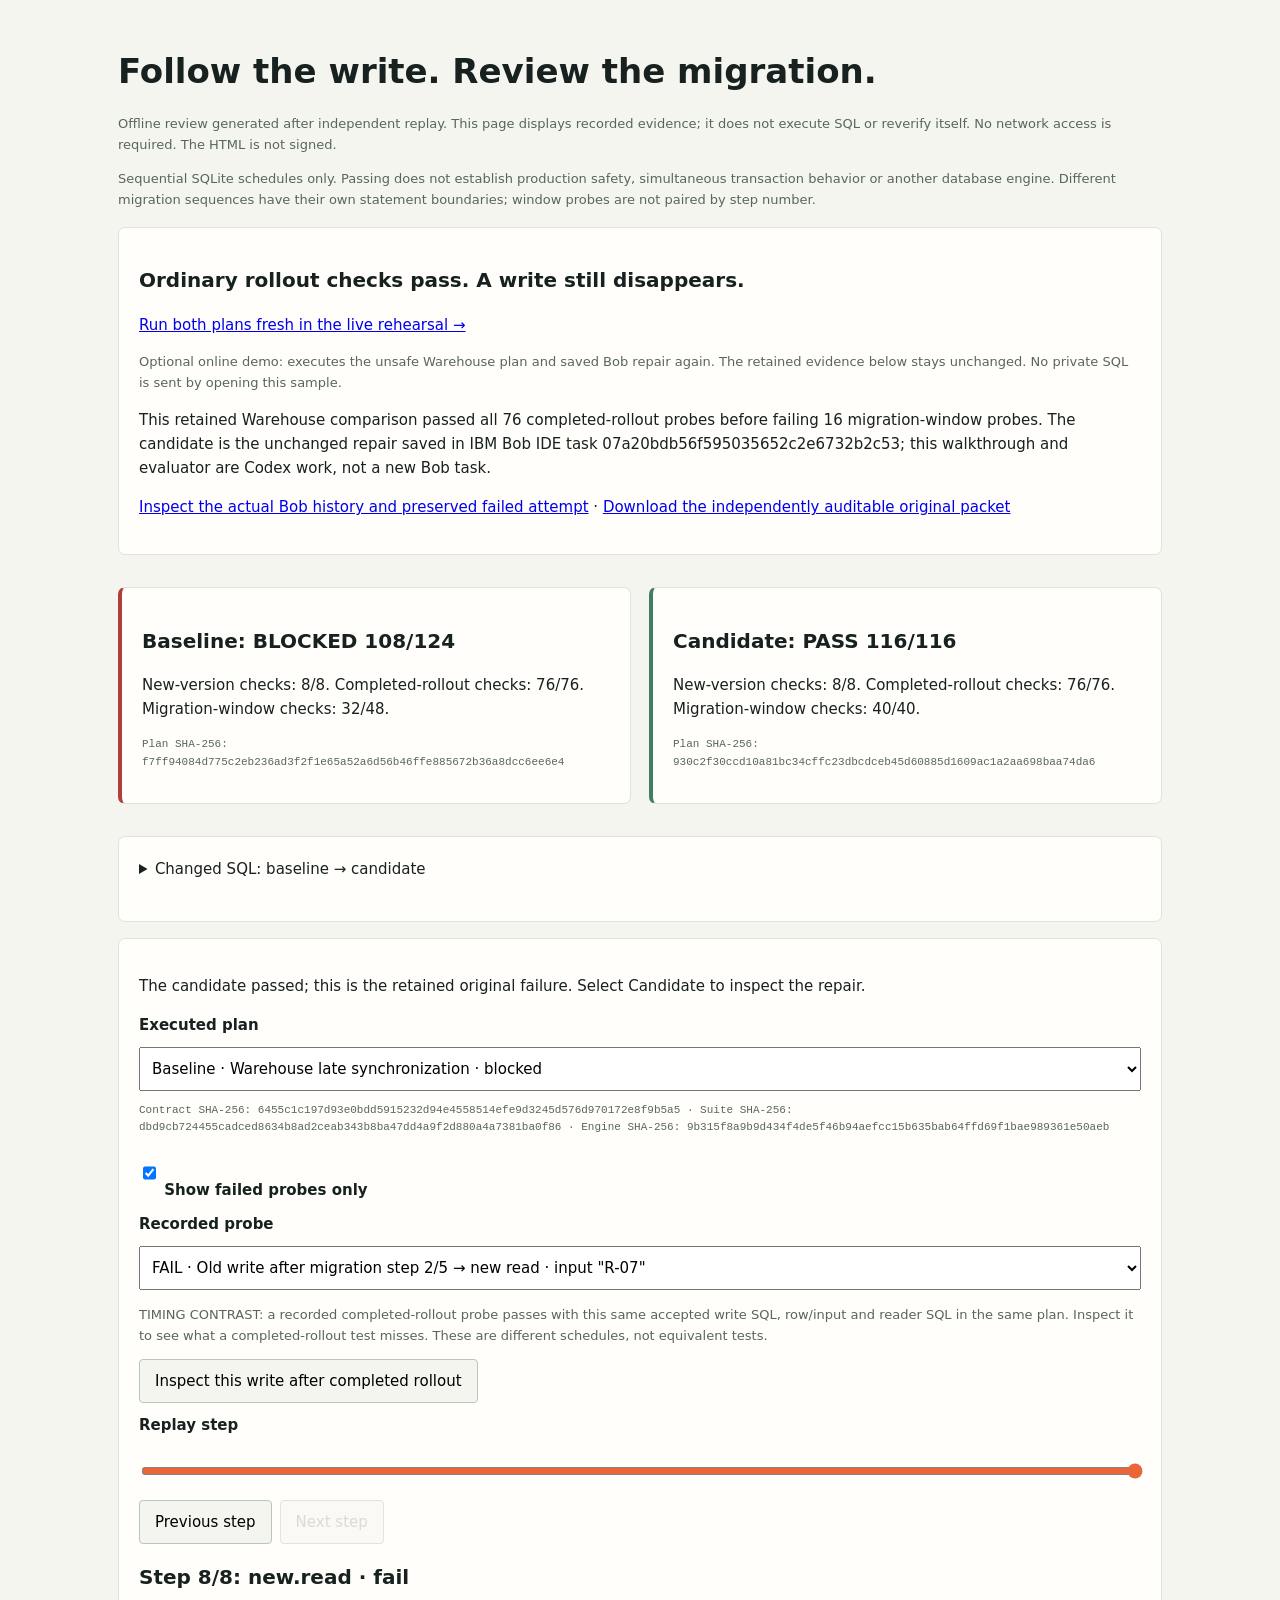
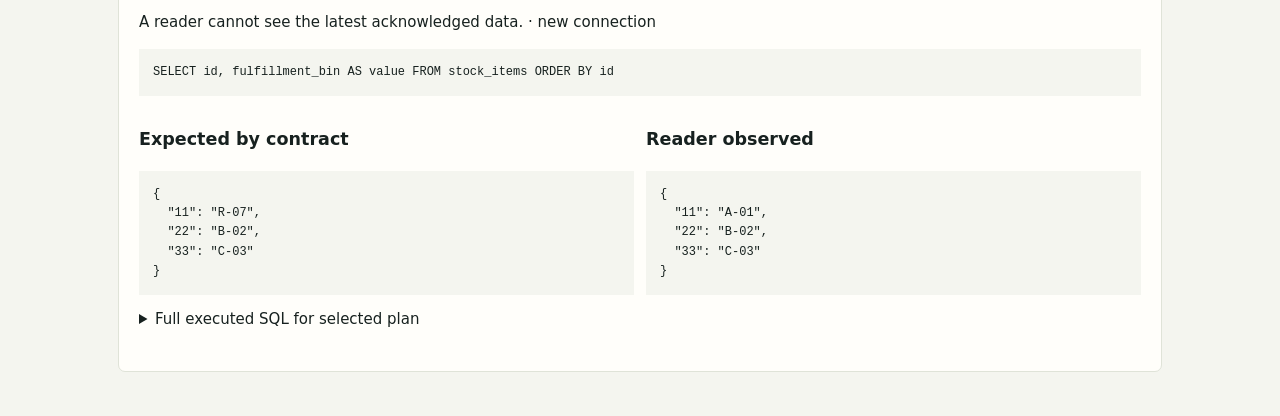
==== public/bob-review-example.html @ e41f2e33 "Expose retained rollout timing contrast in offline reviews" ====
<!doctype html>
<html lang="en"><head><meta charset="utf-8"><meta name="viewport" content="width=device-width, initial-scale=1">
<meta http-equiv="Content-Security-Policy" content="default-src 'none'; script-src 'sha256-4qJr2nwJsDnF5l/Ekyd7xe1UXcNLX/UpPGHEH6bbx1Y='; style-src 'sha256-OOUhCgu6rBUgqPCWRQnaaJOmiq1JMDM5YmnpzUVrilw='; base-uri 'none'; form-action 'none'"><title>Cutover recorded review</title><style>
*{box-sizing:border-box}body{margin:0;background:#f4f5ef;color:#17211f;font:15px/1.6 system-ui,sans-serif}
main{max-width:1100px;margin:auto;padding:28px}h1{font-size:34px;line-height:1.2}h2{font-size:20px}
.scope{color:#58665b;font-size:13px}.cards,.columns{display:grid;grid-template-columns:repeat(2,minmax(0,1fr));gap:18px}
article,section{padding:20px;background:#fffefa;border:1px solid #dfe3d8;border-radius:7px;margin:16px 0}
.blocked{border-left:4px solid #ad403a}.pass{border-left:4px solid #427d5e}label{display:block;margin:10px 0;font-weight:600}
select,input,button{font:inherit;max-width:100%;min-height:44px}select{width:100%;padding:8px}input[type=range]{width:100%;accent-color:#ea653a}
button{padding:8px 15px;margin-right:8px;background:#f4f5ef;border:1px solid #bac7b8;border-radius:4px;cursor:pointer}
button:disabled{opacity:.45;cursor:default}:focus-visible{outline:3px solid #ea653a;outline-offset:3px}
pre{white-space:pre-wrap;overflow-wrap:anywhere;background:#f4f5ef;padding:14px;font:12px/1.6 monospace;max-height:360px;overflow:auto}
code,.identity{overflow-wrap:anywhere}.identity{font:11px/1.6 monospace;color:#58665b}summary{cursor:pointer;min-height:44px}
.observations{display:grid;grid-template-columns:repeat(2,minmax(0,1fr));gap:12px}.observations>div{min-width:0}
@media(max-width:650px){main{padding:16px}.cards,.columns,.observations{grid-template-columns:minmax(0,1fr)}h1{font-size:28px}}
</style></head>
<body><main><h1>Follow the write. Review the migration.</h1>
<p class="scope">Offline review generated after independent replay. This page displays recorded evidence; it does not execute SQL or reverify itself. No network access is required. The HTML is not signed.</p>
<p class="scope">Sequential SQLite schedules only. Passing does not establish production safety, simultaneous transaction behavior or another database engine. Different migration sequences have their own statement boundaries; window probes are not paired by step number.</p>
<section><h2>Ordinary rollout checks pass. A write still disappears.</h2><p><a href="https://cutover-rehearsal.onrender.com/?demo=compare">Run both plans fresh in the live rehearsal →</a></p><p class="scope">Optional online demo: executes the unsafe Warehouse plan and saved Bob repair again. The retained evidence below stays unchanged. No private SQL is sent by opening this sample.</p><p>This retained Warehouse comparison passed all 76 completed-rollout probes before failing 16 migration-window probes. The candidate is the unchanged repair saved in IBM Bob IDE task 07a20bdb56f595035652c2e6732b2c53; this walkthrough and evaluator are Codex work, not a new Bob task.</p><p><a href="https://github.com/josepha-mayo/cutover/blob/main/bob_sessions/cutover_task01_parcel_warehouse_repair_07a20bdb_history.md">Inspect the actual Bob history and preserved failed attempt</a> · <a href="https://github.com/josepha-mayo/cutover/raw/refs/heads/main/evidence/bob_review_walkthrough/comparison.zip">Download the independently auditable original packet</a></p></section><div id="summary" class="cards"></div><section><details><summary>Changed SQL: baseline → candidate</summary><p class="scope">Textual differences in the executed plans. These lines do not establish causality. Only this display normalizes line endings; complete original SQL remains below and in the packet.</p><h3>migration</h3><pre>--- baseline/migration
+++ candidate/migration
@@ -1,17 +1,11 @@
 ALTER TABLE stock_items ADD COLUMN fulfillment_bin TEXT;
-UPDATE stock_items SET fulfillment_bin = pick_bin;
-CREATE TRIGGER sync_old_update AFTER UPDATE OF pick_bin ON stock_items
-WHEN NEW.pick_bin IS NOT NEW.fulfillment_bin
+CREATE TRIGGER sync_pick_to_fulfillment AFTER UPDATE OF pick_bin ON stock_items
 BEGIN
   UPDATE stock_items SET fulfillment_bin = NEW.pick_bin WHERE id = NEW.id;
 END;
-CREATE TRIGGER sync_new_update AFTER UPDATE OF fulfillment_bin ON stock_items
-WHEN NEW.fulfillment_bin IS NOT NEW.pick_bin
-BEGIN
-  UPDATE stock_items SET pick_bin = NEW.fulfillment_bin WHERE id = NEW.id;
-END;
-CREATE TRIGGER sync_old_insert AFTER INSERT ON stock_items
+CREATE TRIGGER sync_insert_to_fulfillment AFTER INSERT ON stock_items
 WHEN NEW.fulfillment_bin IS NULL
 BEGIN
   UPDATE stock_items SET fulfillment_bin = NEW.pick_bin WHERE id = NEW.id;
 END;
+UPDATE stock_items SET fulfillment_bin = pick_bin WHERE fulfillment_bin IS NULL;</pre><h3>write</h3><pre>--- baseline/write
+++ candidate/write
@@ -1 +1 @@
-UPDATE stock_items SET fulfillment_bin = :value WHERE id = :id
+UPDATE stock_items SET pick_bin = :value, fulfillment_bin = :value WHERE id = :id</pre></details></section><section><p id="review-focus" aria-live="polite"></p><label for="plan">Executed plan</label><select id="plan"></select>
<p id="identity" class="identity"></p><label><input id="failures" type="checkbox"> Show failed probes only</label>
<label for="probe">Recorded probe</label><select id="probe"></select><p id="probe-comparison" aria-live="polite"></p><button id="matching-probe" type="button" hidden>Inspect matching baseline probe</button><p id="timing-note" class="scope" aria-live="polite"></p><button id="timing-probe" type="button" hidden>Inspect this write after completed rollout</button><p id="empty" hidden>No failed probes in this report. Clear the filter to inspect passing executions.</p>
<div id="walk"><label for="position">Replay step</label><input id="position" type="range" min="0" value="0">
<button id="previous" type="button">Previous step</button><button id="next" type="button">Next step</button><div id="event" aria-live="polite"></div></div>
<details><summary>Full executed SQL for selected plan</summary><div id="sql"></div></details></section>
<noscript><p>JavaScript is disabled. Read the companion Markdown and JSON for the complete evidence.</p></noscript></main>
<script id="recorded-data" type="application/json">[{"schema_version":2,"engine_version":"0.3.14","sqlite_version":"3.50.4","engine_sha256":"9b315f8a9b9d434f4de5f46b94aefcc15b635bab64ffd69f1bae989361e50aeb","case":"custom","project":"Warehouse / bin relocation","created_at":"2026-09-27T04:28:52.192445+00:00","plan":{"name":"Warehouse late synchronization","read":"SELECT id, fulfillment_bin AS value FROM stock_items ORDER BY id","write":"UPDATE stock_items SET fulfillment_bin = :value WHERE id = :id","insert":"INSERT INTO stock_items (id, pick_bin, fulfillment_bin) VALUES (:id, :value, :value)","migration":"ALTER TABLE stock_items ADD COLUMN fulfillment_bin TEXT;\nUPDATE stock_items SET fulfillment_bin = pick_bin;\nCREATE TRIGGER sync_old_update AFTER UPDATE OF pick_bin ON stock_items\nWHEN NEW.pick_bin IS NOT NEW.fulfillment_bin\nBEGIN\n  UPDATE stock_items SET fulfillment_bin = NEW.pick_bin WHERE id = NEW.id;\nEND;\nCREATE TRIGGER sync_new_update AFTER UPDATE OF fulfillment_bin ON stock_items\nWHEN NEW.fulfillment_bin IS NOT NEW.pick_bin\nBEGIN\n  UPDATE stock_items SET pick_bin = NEW.fulfillment_bin WHERE id = NEW.id;\nEND;\nCREATE TRIGGER sync_old_insert AFTER INSERT ON stock_items\nWHEN NEW.fulfillment_bin IS NULL\nBEGIN\n  UPDATE stock_items SET fulfillment_bin = NEW.pick_bin WHERE id = NEW.id;\nEND;"},"plan_hash":"f7ff94084d775c2eb236ad3f2f1e65a52a6d56b46ffe885672b36a8dcc6ee6e4","contract_hash":"6455c1c197d93e0bdd5915232d94e4558514efe9d3245d576d970172e8f9b5a5","suite_hash":"dbd9cb724455cadced8634b8ad2ceab343b8ba47dd4a9f2d880a4a7381ba0f86","status":"blocked","passed":108,"failed":16,"total":124,"baseline":{"passed":8,"total":8,"results":[{"passed":true,"trace":[{"step":1,"action":"migrate","connection":"migration","status":"pass","sql":"ALTER TABLE stock_items ADD COLUMN fulfillment_bin TEXT;\nUPDATE stock_items SET fulfillment_bin = pick_bin;\nCREATE TRIGGER sync_old_update AFTER UPDATE OF pick_bin ON stock_items\nWHEN NEW.pick_bin IS NOT NEW.fulfillment_bin\nBEGIN\n  UPDATE stock_items SET fulfillment_bin = NEW.pick_bin WHERE id = NEW.id;\nEND;\nCREATE TRIGGER sync_new_update AFTER UPDATE OF fulfillment_bin ON stock_items\nWHEN NEW.fulfillment_bin IS NOT NEW.pick_bin\nBEGIN\n  UPDATE stock_items SET pick_bin = NEW.fulfillment_bin WHERE id = NEW.id;\nEND;\nCREATE TRIGGER sync_old_insert AFTER INSERT ON stock_items\nWHEN NEW.fulfillment_bin IS NULL\nBEGIN\n  UPDATE stock_items SET fulfillment_bin = NEW.pick_bin WHERE id = NEW.id;\nEND;","detail":"Migration statement executed against a fresh in-memory database."},{"step":2,"action":"new.write","connection":"new","status":"pass","sql":"UPDATE stock_items SET fulfillment_bin = :value WHERE id = :id","params":{"id":11,"value":"R-07"},"detail":"Write acknowledged; independent ledger updated."},{"step":3,"action":"new.read","connection":"new","status":"pass","sql":"SELECT id, fulfillment_bin AS value FROM stock_items ORDER BY id","detail":"All 3 records match the independent write ledger."},{"step":4,"action":"target.check","connection":"migration","status":"pass","sql":"SELECT id, \"fulfillment_bin\" AS value FROM \"stock_items\" ORDER BY id","detail":"Required target column matches the independent write ledger."}],"failure":null,"seed_id":11,"seed_ids_tested":[11,22,33]},{"passed":true,"trace":[{"step":1,"action":"migrate","connection":"migration","status":"pass","sql":"ALTER TABLE stock_items ADD COLUMN fulfillment_bin TEXT;\nUPDATE stock_items SET fulfillment_bin = pick_bin;\nCREATE TRIGGER sync_old_update AFTER UPDATE OF pick_bin ON stock_items\nWHEN NEW.pick_bin IS NOT NEW.fulfillment_bin\nBEGIN\n  UPDATE stock_items SET fulfillment_bin = NEW.pick_bin WHERE id = NEW.id;\nEND;\nCREATE TRIGGER sync_new_update AFTER UPDATE OF fulfillment_bin ON stock_items\nWHEN NEW.fulfillment_bin IS NOT NEW.pick_bin\nBEGIN\n  UPDATE stock_items SET pick_bin = NEW.fulfillment_bin WHERE id = NEW.id;\nEND;\nCREATE TRIGGER sync_old_insert AFTER INSERT ON stock_items\nWHEN NEW.fulfillment_bin IS NULL\nBEGIN\n  UPDATE stock_items SET fulfillment_bin = NEW.pick_bin WHERE id = NEW.id;\nEND;","detail":"Migration statement executed against a fresh in-memory database."},{"step":2,"action":"new.insert","connection":"new","status":"pass","sql":"INSERT INTO stock_items (id, pick_bin, fulfillment_bin) VALUES (:id, :value, :value)","params":{"id":34,"value":"R-07"},"detail":"Write acknowledged; independent ledger updated."},{"step":3,"action":"new.read","connection":"new","status":"pass","sql":"SELECT id, fulfillment_bin AS value FROM stock_items ORDER BY id","detail":"All 4 records match the independent write ledger."},{"step":4,"action":"target.check","connection":"migration","status":"pass","sql":"SELECT id, \"fulfillment_bin\" AS value FROM \"stock_items\" ORDER BY id","detail":"Required target column matches the independent write ledger."}],"failure":null,"seed_id":11,"seed_ids_tested":[11],"insert_id":34,"insert_ids_tested":[34,35]},{"passed":true,"trace":[{"step":1,"action":"migrate","connection":"migration","status":"pass","sql":"ALTER TABLE stock_items ADD COLUMN fulfillment_bin TEXT;\nUPDATE stock_items SET fulfillment_bin = pick_bin;\nCREATE TRIGGER sync_old_update AFTER UPDATE OF pick_bin ON stock_items\nWHEN NEW.pick_bin IS NOT NEW.fulfillment_bin\nBEGIN\n  UPDATE stock_items SET fulfillment_bin = NEW.pick_bin WHERE id = NEW.id;\nEND;\nCREATE TRIGGER sync_new_update AFTER UPDATE OF fulfillment_bin ON stock_items\nWHEN NEW.fulfillment_bin IS NOT NEW.pick_bin\nBEGIN\n  UPDATE stock_items SET pick_bin = NEW.fulfillment_bin WHERE id = NEW.id;\nEND;\nCREATE TRIGGER sync_old_insert AFTER INSERT ON stock_items\nWHEN NEW.fulfillment_bin IS NULL\nBEGIN\n  UPDATE stock_items SET fulfillment_bin = NEW.pick_bin WHERE id = NEW.id;\nEND;","detail":"Migration statement executed against a fresh in-memory database."},{"step":2,"action":"new.write","connection":"new","status":"pass","sql":"UPDATE stock_items SET fulfillment_bin = :value WHERE id = :id","params":{"id":11,"value":"Z'12"},"detail":"Write acknowledged; independent ledger updated."},{"step":3,"action":"new.read","connection":"new","status":"pass","sql":"SELECT id, fulfillment_bin AS value FROM stock_items ORDER BY id","detail":"All 3 records match the independent write ledger."},{"step":4,"action":"target.check","connection":"migration","status":"pass","sql":"SELECT id, \"fulfillment_bin\" AS value FROM \"stock_items\" ORDER BY id","detail":"Required target column matches the independent write ledger."}],"failure":null,"seed_id":11,"seed_ids_tested":[11,22,33]},{"passed":true,"trace":[{"step":1,"action":"migrate","connection":"migration","status":"pass","sql":"ALTER TABLE stock_items ADD COLUMN fulfillment_bin TEXT;\nUPDATE stock_items SET fulfillment_bin = pick_bin;\nCREATE TRIGGER sync_old_update AFTER UPDATE OF pick_bin ON stock_items\nWHEN NEW.pick_bin IS NOT NEW.fulfillment_bin\nBEGIN\n  UPDATE stock_items SET fulfillment_bin = NEW.pick_bin WHERE id = NEW.id;\nEND;\nCREATE TRIGGER sync_new_update AFTER UPDATE OF fulfillment_bin ON stock_items\nWHEN NEW.fulfillment_bin IS NOT NEW.pick_bin\nBEGIN\n  UPDATE stock_items SET pick_bin = NEW.fulfillment_bin WHERE id = NEW.id;\nEND;\nCREATE TRIGGER sync_old_insert AFTER INSERT ON stock_items\nWHEN NEW.fulfillment_bin IS NULL\nBEGIN\n  UPDATE stock_items SET fulfillment_bin = NEW.pick_bin WHERE id = NEW.id;\nEND;","detail":"Migration statement executed against a fresh in-memory database."},{"step":2,"action":"new.insert","connection":"new","status":"pass","sql":"INSERT INTO stock_items (id, pick_bin, fulfillment_bin) VALUES (:id, :value, :value)","params":{"id":34,"value":"Z'12"},"detail":"Write acknowledged; independent ledger updated."},{"step":3,"action":"new.read","connection":"new","status":"pass","sql":"SELECT id, fulfillment_bin AS value FROM stock_items ORDER BY id","detail":"All 4 records match the independent write ledger."},{"step":4,"action":"target.check","connection":"migration","status":"pass","sql":"SELECT id, \"fulfillment_bin\" AS value FROM \"stock_items\" ORDER BY id","detail":"Required target column matches the independent write ledger."}],"failure":null,"seed_id":11,"seed_ids_tested":[11],"insert_id":34,"insert_ids_tested":[34,35]},{"passed":true,"trace":[{"step":1,"action":"migrate","connection":"migration","status":"pass","sql":"ALTER TABLE stock_items ADD COLUMN fulfillment_bin TEXT;\nUPDATE stock_items SET fulfillment_bin = pick_bin;\nCREATE TRIGGER sync_old_update AFTER UPDATE OF pick_bin ON stock_items\nWHEN NEW.pick_bin IS NOT NEW.fulfillment_bin\nBEGIN\n  UPDATE stock_items SET fulfillment_bin = NEW.pick_bin WHERE id = NEW.id;\nEND;\nCREATE TRIGGER sync_new_update AFTER UPDATE OF fulfillment_bin ON stock_items\nWHEN NEW.fulfillment_bin IS NOT NEW.pick_bin\nBEGIN\n  UPDATE stock_items SET pick_bin = NEW.fulfillment_bin WHERE id = NEW.id;\nEND;\nCREATE TRIGGER sync_old_insert AFTER INSERT ON stock_items\nWHEN NEW.fulfillment_bin IS NULL\nBEGIN\n  UPDATE stock_items SET fulfillment_bin = NEW.pick_bin WHERE id = NEW.id;\nEND;","detail":"Migration statement executed against a fresh in-memory database."},{"step":2,"action":"new.write","connection":"new","status":"pass","sql":"UPDATE stock_items SET fulfillment_bin = :value WHERE id = :id","params":{"id":11,"value":"0"},"detail":"Write acknowledged; independent ledger updated."},{"step":3,"action":"new.read","connection":"new","status":"pass","sql":"SELECT id, fulfillment_bin AS value FROM stock_items ORDER BY id","detail":"All 3 records match the independent write ledger."},{"step":4,"action":"target.check","connection":"migration","status":"pass","sql":"SELECT id, \"fulfillment_bin\" AS value FROM \"stock_items\" ORDER BY id","detail":"Required target column matches the independent write ledger."}],"failure":null,"seed_id":11,"seed_ids_tested":[11,22,33]},{"passed":true,"trace":[{"step":1,"action":"migrate","connection":"migration","status":"pass","sql":"ALTER TABLE stock_items ADD COLUMN fulfillment_bin TEXT;\nUPDATE stock_items SET fulfillment_bin = pick_bin;\nCREATE TRIGGER sync_old_update AFTER UPDATE OF pick_bin ON stock_items\nWHEN NEW.pick_bin IS NOT NEW.fulfillment_bin\nBEGIN\n  UPDATE stock_items SET fulfillment_bin = NEW.pick_bin WHERE id = NEW.id;\nEND;\nCREATE TRIGGER sync_new_update AFTER UPDATE OF fulfillment_bin ON stock_items\nWHEN NEW.fulfillment_bin IS NOT NEW.pick_bin\nBEGIN\n  UPDATE stock_items SET pick_bin = NEW.fulfillment_bin WHERE id = NEW.id;\nEND;\nCREATE TRIGGER sync_old_insert AFTER INSERT ON stock_items\nWHEN NEW.fulfillment_bin IS NULL\nBEGIN\n  UPDATE stock_items SET fulfillment_bin = NEW.pick_bin WHERE id = NEW.id;\nEND;","detail":"Migration statement executed against a fresh in-memory database."},{"step":2,"action":"new.insert","connection":"new","status":"pass","sql":"INSERT INTO stock_items (id, pick_bin, fulfillment_bin) VALUES (:id, :value, :value)","params":{"id":34,"value":"0"},"detail":"Write acknowledged; independent ledger updated."},{"step":3,"action":"new.read","connection":"new","status":"pass","sql":"SELECT id, fulfillment_bin AS value FROM stock_items ORDER BY id","detail":"All 4 records match the independent write ledger."},{"step":4,"action":"target.check","connection":"migration","status":"pass","sql":"SELECT id, \"fulfillment_bin\" AS value FROM \"stock_items\" ORDER BY id","detail":"Required target column matches the independent write ledger."}],"failure":null,"seed_id":11,"seed_ids_tested":[11],"insert_id":34,"insert_ids_tested":[34,35]},{"passed":true,"trace":[{"step":1,"action":"migrate","connection":"migration","status":"pass","sql":"ALTER TABLE stock_items ADD COLUMN fulfillment_bin TEXT;\nUPDATE stock_items SET fulfillment_bin = pick_bin;\nCREATE TRIGGER sync_old_update AFTER UPDATE OF pick_bin ON stock_items\nWHEN NEW.pick_bin IS NOT NEW.fulfillment_bin\nBEGIN\n  UPDATE stock_items SET fulfillment_bin = NEW.pick_bin WHERE id = NEW.id;\nEND;\nCREATE TRIGGER sync_new_update AFTER UPDATE OF fulfillment_bin ON stock_items\nWHEN NEW.fulfillment_bin IS NOT NEW.pick_bin\nBEGIN\n  UPDATE stock_items SET pick_bin = NEW.fulfillment_bin WHERE id = NEW.id;\nEND;\nCREATE TRIGGER sync_old_insert AFTER INSERT ON stock_items\nWHEN NEW.fulfillment_bin IS NULL\nBEGIN\n  UPDATE stock_items SET fulfillment_bin = NEW.pick_bin WHERE id = NEW.id;\nEND;","detail":"Migration statement executed against a fresh in-memory database."},{"step":2,"action":"new.write","connection":"new","status":"pass","sql":"UPDATE stock_items SET fulfillment_bin = :value WHERE id = :id","params":{"id":11,"value":"\u6771\u4eac-\u68da"},"detail":"Write acknowledged; independent ledger updated."},{"step":3,"action":"new.read","connection":"new","status":"pass","sql":"SELECT id, fulfillment_bin AS value FROM stock_items ORDER BY id","detail":"All 3 records match the independent write ledger."},{"step":4,"action":"target.check","connection":"migration","status":"pass","sql":"SELECT id, \"fulfillment_bin\" AS value FROM \"stock_items\" ORDER BY id","detail":"Required target column matches the independent write ledger."}],"failure":null,"seed_id":11,"seed_ids_tested":[11,22,33]},{"passed":true,"trace":[{"step":1,"action":"migrate","connection":"migration","status":"pass","sql":"ALTER TABLE stock_items ADD COLUMN fulfillment_bin TEXT;\nUPDATE stock_items SET fulfillment_bin = pick_bin;\nCREATE TRIGGER sync_old_update AFTER UPDATE OF pick_bin ON stock_items\nWHEN NEW.pick_bin IS NOT NEW.fulfillment_bin\nBEGIN\n  UPDATE stock_items SET fulfillment_bin = NEW.pick_bin WHERE id = NEW.id;\nEND;\nCREATE TRIGGER sync_new_update AFTER UPDATE OF fulfillment_bin ON stock_items\nWHEN NEW.fulfillment_bin IS NOT NEW.pick_bin\nBEGIN\n  UPDATE stock_items SET pick_bin = NEW.fulfillment_bin WHERE id = NEW.id;\nEND;\nCREATE TRIGGER sync_old_insert AFTER INSERT ON stock_items\nWHEN NEW.fulfillment_bin IS NULL\nBEGIN\n  UPDATE stock_items SET fulfillment_bin = NEW.pick_bin WHERE id = NEW.id;\nEND;","detail":"Migration statement executed against a fresh in-memory database."},{"step":2,"action":"new.insert","connection":"new","status":"pass","sql":"INSERT INTO stock_items (id, pick_bin, fulfillment_bin) VALUES (:id, :value, :value)","params":{"id":34,"value":"\u6771\u4eac-\u68da"},"detail":"Write acknowledged; independent ledger updated."},{"step":3,"action":"new.read","connection":"new","status":"pass","sql":"SELECT id, fulfillment_bin AS value FROM stock_items ORDER BY id","detail":"All 4 records match the independent write ledger."},{"step":4,"action":"target.check","connection":"migration","status":"pass","sql":"SELECT id, \"fulfillment_bin\" AS value FROM \"stock_items\" ORDER BY id","detail":"Required target column matches the independent write ledger."}],"failure":null,"seed_id":11,"seed_ids_tested":[11],"insert_id":34,"insert_ids_tested":[34,35]}]},"categories":[{"id":"compatibility","passed":4,"total":4},{"id":"mixed_versions","passed":12,"total":12},{"id":"new_records","passed":16,"total":16},{"id":"rollback","passed":4,"total":4},{"id":"interleaving","passed":32,"total":32},{"id":"in_flight","passed":8,"total":8},{"id":"migration_window","passed":32,"total":48}],"witness":{"passed":false,"trace":[{"step":1,"action":"migration.statement.0","connection":"migration","status":"pass","sql":"ALTER TABLE stock_items ADD COLUMN fulfillment_bin TEXT;","detail":"Migration statement executed against a fresh in-memory database."},{"step":2,"action":"migration.statement.1","connection":"migration","status":"pass","sql":"UPDATE stock_items SET fulfillment_bin = pick_bin;","detail":"Migration statement executed against a fresh in-memory database."},{"step":3,"action":"old.write","connection":"old","status":"pass","sql":"UPDATE stock_items SET pick_bin = :value WHERE id = :id","params":{"id":11,"value":"R-07"},"detail":"Write acknowledged; independent ledger updated."},{"step":4,"action":"old.read","connection":"old","status":"pass","sql":"SELECT id, pick_bin AS value FROM stock_items ORDER BY id","expected":{"11":"R-07","22":"B-02","33":"C-03"},"actual":{"11":"R-07","22":"B-02","33":"C-03"},"detail":"All 3 records match the independent write ledger."},{"step":5,"action":"migration.statement.2","connection":"migration","status":"pass","sql":"CREATE TRIGGER sync_old_update AFTER UPDATE OF pick_bin ON stock_items\nWHEN NEW.pick_bin IS NOT NEW.fulfillment_bin\nBEGIN\n  UPDATE stock_items SET fulfillment_bin = NEW.pick_bin WHERE id = NEW.id;\nEND;","detail":"Migration statement executed against a fresh in-memory database."},{"step":6,"action":"migration.statement.3","connection":"migration","status":"pass","sql":"CREATE TRIGGER sync_new_update AFTER UPDATE OF fulfillment_bin ON stock_items\nWHEN NEW.fulfillment_bin IS NOT NEW.pick_bin\nBEGIN\n  UPDATE stock_items SET pick_bin = NEW.fulfillment_bin WHERE id = NEW.id;\nEND;","detail":"Migration statement executed against a fresh in-memory database."},{"step":7,"action":"migration.statement.4","connection":"migration","status":"pass","sql":"CREATE TRIGGER sync_old_insert AFTER INSERT ON stock_items\nWHEN NEW.fulfillment_bin IS NULL\nBEGIN\n  UPDATE stock_items SET fulfillment_bin = NEW.pick_bin WHERE id = NEW.id;\nEND;","detail":"Migration statement executed against a fresh in-memory database."},{"step":8,"action":"new.read","connection":"new","status":"fail","sql":"SELECT id, fulfillment_bin AS value FROM stock_items ORDER BY id","expected":{"11":"R-07","22":"B-02","33":"C-03"},"actual":{"11":"A-01","22":"B-02","33":"C-03"},"detail":"A reader cannot see the latest acknowledged data."}],"failure":{"kind":"data_mismatch","message":"A reader cannot see the latest acknowledged data.","expected":{"11":"R-07","22":"B-02","33":"C-03"},"actual":{"11":"A-01","22":"B-02","33":"C-03"},"action":"new.read","step":8},"seed_id":11,"seed_ids_tested":[11],"id":"window_write_after_2-0","title":"Old write after migration step 2/5 \u2192 new read","category":"migration_window","payload":"R-07","actions":["migration.statement.0","migration.statement.1","old.write","old.read","migration.statement.2","migration.statement.3","migration.statement.4","new.read"],"migration_boundary":2},"results":[{"passed":true,"trace":[{"step":1,"action":"migrate","connection":"migration","status":"pass","sql":"ALTER TABLE stock_items ADD COLUMN fulfillment_bin TEXT;\nUPDATE stock_items SET fulfillment_bin = pick_bin;\nCREATE TRIGGER sync_old_update AFTER UPDATE OF pick_bin ON stock_items\nWHEN NEW.pick_bin IS NOT NEW.fulfillment_bin\nBEGIN\n  UPDATE stock_items SET fulfillment_bin = NEW.pick_bin WHERE id = NEW.id;\nEND;\nCREATE TRIGGER sync_new_update AFTER UPDATE OF fulfillment_bin ON stock_items\nWHEN NEW.fulfillment_bin IS NOT NEW.pick_bin\nBEGIN\n  UPDATE stock_items SET pick_bin = NEW.fulfillment_bin WHERE id = NEW.id;\nEND;\nCREATE TRIGGER sync_old_insert AFTER INSERT ON stock_items\nWHEN NEW.fulfillment_bin IS NULL\nBEGIN\n  UPDATE stock_items SET fulfillment_bin = NEW.pick_bin WHERE id = NEW.id;\nEND;","detail":"Migration statement executed against a fresh in-memory database."},{"step":2,"action":"old.read","connection":"old","status":"pass","sql":"SELECT id, pick_bin AS value FROM stock_items ORDER BY id","detail":"All 3 records match the independent write ledger."},{"step":3,"action":"target.check","connection":"migration","status":"pass","sql":"SELECT id, \"fulfillment_bin\" AS value FROM \"stock_items\" ORDER BY id","detail":"Required target column matches the independent write ledger."}],"failure":null,"seed_id":11,"seed_ids_tested":[11],"id":"old_survives-0","title":"Old worker after migration","category":"compatibility","payload":"R-07","actions":["migrate","old.read"]},{"passed":true,"trace":[{"step":1,"action":"migrate","connection":"migration","status":"pass","sql":"ALTER TABLE stock_items ADD COLUMN fulfillment_bin TEXT;\nUPDATE stock_items SET fulfillment_bin = pick_bin;\nCREATE TRIGGER sync_old_update AFTER UPDATE OF pick_bin ON stock_items\nWHEN NEW.pick_bin IS NOT NEW.fulfillment_bin\nBEGIN\n  UPDATE stock_items SET fulfillment_bin = NEW.pick_bin WHERE id = NEW.id;\nEND;\nCREATE TRIGGER sync_new_update AFTER UPDATE OF fulfillment_bin ON stock_items\nWHEN NEW.fulfillment_bin IS NOT NEW.pick_bin\nBEGIN\n  UPDATE stock_items SET pick_bin = NEW.fulfillment_bin WHERE id = NEW.id;\nEND;\nCREATE TRIGGER sync_old_insert AFTER INSERT ON stock_items\nWHEN NEW.fulfillment_bin IS NULL\nBEGIN\n  UPDATE stock_items SET fulfillment_bin = NEW.pick_bin WHERE id = NEW.id;\nEND;","detail":"Migration statement executed against a fresh in-memory database."},{"step":2,"action":"old.read","connection":"old","status":"pass","sql":"SELECT id, pick_bin AS value FROM stock_items ORDER BY id","detail":"All 3 records match the independent write ledger."},{"step":3,"action":"target.check","connection":"migration","status":"pass","sql":"SELECT id, \"fulfillment_bin\" AS value FROM \"stock_items\" ORDER BY id","detail":"Required target column matches the independent write ledger."}],"failure":null,"seed_id":11,"seed_ids_tested":[11],"id":"old_survives-1","title":"Old worker after migration","category":"compatibility","payload":"Z'12","actions":["migrate","old.read"]},{"passed":true,"trace":[{"step":1,"action":"migrate","connection":"migration","status":"pass","sql":"ALTER TABLE stock_items ADD COLUMN fulfillment_bin TEXT;\nUPDATE stock_items SET fulfillment_bin = pick_bin;\nCREATE TRIGGER sync_old_update AFTER UPDATE OF pick_bin ON stock_items\nWHEN NEW.pick_bin IS NOT NEW.fulfillment_bin\nBEGIN\n  UPDATE stock_items SET fulfillment_bin = NEW.pick_bin WHERE id = NEW.id;\nEND;\nCREATE TRIGGER sync_new_update AFTER UPDATE OF fulfillment_bin ON stock_items\nWHEN NEW.fulfillment_bin IS NOT NEW.pick_bin\nBEGIN\n  UPDATE stock_items SET pick_bin = NEW.fulfillment_bin WHERE id = NEW.id;\nEND;\nCREATE TRIGGER sync_old_insert AFTER INSERT ON stock_items\nWHEN NEW.fulfillment_bin IS NULL\nBEGIN\n  UPDATE stock_items SET fulfillment_bin = NEW.pick_bin WHERE id = NEW.id;\nEND;","detail":"Migration statement executed against a fresh in-memory database."},{"step":2,"action":"old.read","connection":"old","status":"pass","sql":"SELECT id, pick_bin AS value FROM stock_items ORDER BY id","detail":"All 3 records match the independent write ledger."},{"step":3,"action":"target.check","connection":"migration","status":"pass","sql":"SELECT id, \"fulfillment_bin\" AS value FROM \"stock_items\" ORDER BY id","detail":"Required target column matches the independent write ledger."}],"failure":null,"seed_id":11,"seed_ids_tested":[11],"id":"old_survives-2","title":"Old worker after migration","category":"compatibility","payload":"0","actions":["migrate","old.read"]},{"passed":true,"trace":[{"step":1,"action":"migrate","connection":"migration","status":"pass","sql":"ALTER TABLE stock_items ADD COLUMN fulfillment_bin TEXT;\nUPDATE stock_items SET fulfillment_bin = pick_bin;\nCREATE TRIGGER sync_old_update AFTER UPDATE OF pick_bin ON stock_items\nWHEN NEW.pick_bin IS NOT NEW.fulfillment_bin\nBEGIN\n  UPDATE stock_items SET fulfillment_bin = NEW.pick_bin WHERE id = NEW.id;\nEND;\nCREATE TRIGGER sync_new_update AFTER UPDATE OF fulfillment_bin ON stock_items\nWHEN NEW.fulfillment_bin IS NOT NEW.pick_bin\nBEGIN\n  UPDATE stock_items SET pick_bin = NEW.fulfillment_bin WHERE id = NEW.id;\nEND;\nCREATE TRIGGER sync_old_insert AFTER INSERT ON stock_items\nWHEN NEW.fulfillment_bin IS NULL\nBEGIN\n  UPDATE stock_items SET fulfillment_bin = NEW.pick_bin WHERE id = NEW.id;\nEND;","detail":"Migration statement executed against a fresh in-memory database."},{"step":2,"action":"old.read","connection":"old","status":"pass","sql":"SELECT id, pick_bin AS value FROM stock_items ORDER BY id","detail":"All 3 records match the independent write ledger."},{"step":3,"action":"target.check","connection":"migration","status":"pass","sql":"SELECT id, \"fulfillment_bin\" AS value FROM \"stock_items\" ORDER BY id","detail":"Required target column matches the independent write ledger."}],"failure":null,"seed_id":11,"seed_ids_tested":[11],"id":"old_survives-3","title":"Old worker after migration","category":"compatibility","payload":"\u6771\u4eac-\u68da","actions":["migrate","old.read"]},{"passed":true,"trace":[{"step":1,"action":"migrate","connection":"migration","status":"pass","sql":"ALTER TABLE stock_items ADD COLUMN fulfillment_bin TEXT;\nUPDATE stock_items SET fulfillment_bin = pick_bin;\nCREATE TRIGGER sync_old_update AFTER UPDATE OF pick_bin ON stock_items\nWHEN NEW.pick_bin IS NOT NEW.fulfillment_bin\nBEGIN\n  UPDATE stock_items SET fulfillment_bin = NEW.pick_bin WHERE id = NEW.id;\nEND;\nCREATE TRIGGER sync_new_update AFTER UPDATE OF fulfillment_bin ON stock_items\nWHEN NEW.fulfillment_bin IS NOT NEW.pick_bin\nBEGIN\n  UPDATE stock_items SET pick_bin = NEW.fulfillment_bin WHERE id = NEW.id;\nEND;\nCREATE TRIGGER sync_old_insert AFTER INSERT ON stock_items\nWHEN NEW.fulfillment_bin IS NULL\nBEGIN\n  UPDATE stock_items SET fulfillment_bin = NEW.pick_bin WHERE id = NEW.id;\nEND;","detail":"Migration statement executed against a fresh in-memory database."},{"step":2,"action":"old.write","connection":"old","status":"pass","sql":"UPDATE stock_items SET pick_bin = :value WHERE id = :id","params":{"id":11,"value":"R-07"},"detail":"Write acknowledged; independent ledger updated."},{"step":3,"action":"old.read","connection":"old","status":"pass","sql":"SELECT id, pick_bin AS value FROM stock_items ORDER BY id","detail":"All 3 records match the independent write ledger."},{"step":4,"action":"target.check","connection":"migration","status":"pass","sql":"SELECT id, \"fulfillment_bin\" AS value FROM \"stock_items\" ORDER BY id","detail":"Required target column matches the independent write ledger."}],"failure":null,"seed_id":11,"seed_ids_tested":[11,22,33],"id":"old_to_old-0","title":"Old write \u2192 old read","category":"mixed_versions","payload":"R-07","actions":["migrate","old.write","old.read"]},{"passed":true,"trace":[{"step":1,"action":"migrate","connection":"migration","status":"pass","sql":"ALTER TABLE stock_items ADD COLUMN fulfillment_bin TEXT;\nUPDATE stock_items SET fulfillment_bin = pick_bin;\nCREATE TRIGGER sync_old_update AFTER UPDATE OF pick_bin ON stock_items\nWHEN NEW.pick_bin IS NOT NEW.fulfillment_bin\nBEGIN\n  UPDATE stock_items SET fulfillment_bin = NEW.pick_bin WHERE id = NEW.id;\nEND;\nCREATE TRIGGER sync_new_update AFTER UPDATE OF fulfillment_bin ON stock_items\nWHEN NEW.fulfillment_bin IS NOT NEW.pick_bin\nBEGIN\n  UPDATE stock_items SET pick_bin = NEW.fulfillment_bin WHERE id = NEW.id;\nEND;\nCREATE TRIGGER sync_old_insert AFTER INSERT ON stock_items\nWHEN NEW.fulfillment_bin IS NULL\nBEGIN\n  UPDATE stock_items SET fulfillment_bin = NEW.pick_bin WHERE id = NEW.id;\nEND;","detail":"Migration statement executed against a fresh in-memory database."},{"step":2,"action":"old.write","connection":"old","status":"pass","sql":"UPDATE stock_items SET pick_bin = :value WHERE id = :id","params":{"id":11,"value":"Z'12"},"detail":"Write acknowledged; independent ledger updated."},{"step":3,"action":"old.read","connection":"old","status":"pass","sql":"SELECT id, pick_bin AS value FROM stock_items ORDER BY id","detail":"All 3 records match the independent write ledger."},{"step":4,"action":"target.check","connection":"migration","status":"pass","sql":"SELECT id, \"fulfillment_bin\" AS value FROM \"stock_items\" ORDER BY id","detail":"Required target column matches the independent write ledger."}],"failure":null,"seed_id":11,"seed_ids_tested":[11,22,33],"id":"old_to_old-1","title":"Old write \u2192 old read","category":"mixed_versions","payload":"Z'12","actions":["migrate","old.write","old.read"]},{"passed":true,"trace":[{"step":1,"action":"migrate","connection":"migration","status":"pass","sql":"ALTER TABLE stock_items ADD COLUMN fulfillment_bin TEXT;\nUPDATE stock_items SET fulfillment_bin = pick_bin;\nCREATE TRIGGER sync_old_update AFTER UPDATE OF pick_bin ON stock_items\nWHEN NEW.pick_bin IS NOT NEW.fulfillment_bin\nBEGIN\n  UPDATE stock_items SET fulfillment_bin = NEW.pick_bin WHERE id = NEW.id;\nEND;\nCREATE TRIGGER sync_new_update AFTER UPDATE OF fulfillment_bin ON stock_items\nWHEN NEW.fulfillment_bin IS NOT NEW.pick_bin\nBEGIN\n  UPDATE stock_items SET pick_bin = NEW.fulfillment_bin WHERE id = NEW.id;\nEND;\nCREATE TRIGGER sync_old_insert AFTER INSERT ON stock_items\nWHEN NEW.fulfillment_bin IS NULL\nBEGIN\n  UPDATE stock_items SET fulfillment_bin = NEW.pick_bin WHERE id = NEW.id;\nEND;","detail":"Migration statement executed against a fresh in-memory database."},{"step":2,"action":"old.write","connection":"old","status":"pass","sql":"UPDATE stock_items SET pick_bin = :value WHERE id = :id","params":{"id":11,"value":"0"},"detail":"Write acknowledged; independent ledger updated."},{"step":3,"action":"old.read","connection":"old","status":"pass","sql":"SELECT id, pick_bin AS value FROM stock_items ORDER BY id","detail":"All 3 records match the independent write ledger."},{"step":4,"action":"target.check","connection":"migration","status":"pass","sql":"SELECT id, \"fulfillment_bin\" AS value FROM \"stock_items\" ORDER BY id","detail":"Required target column matches the independent write ledger."}],"failure":null,"seed_id":11,"seed_ids_tested":[11,22,33],"id":"old_to_old-2","title":"Old write \u2192 old read","category":"mixed_versions","payload":"0","actions":["migrate","old.write","old.read"]},{"passed":true,"trace":[{"step":1,"action":"migrate","connection":"migration","status":"pass","sql":"ALTER TABLE stock_items ADD COLUMN fulfillment_bin TEXT;\nUPDATE stock_items SET fulfillment_bin = pick_bin;\nCREATE TRIGGER sync_old_update AFTER UPDATE OF pick_bin ON stock_items\nWHEN NEW.pick_bin IS NOT NEW.fulfillment_bin\nBEGIN\n  UPDATE stock_items SET fulfillment_bin = NEW.pick_bin WHERE id = NEW.id;\nEND;\nCREATE TRIGGER sync_new_update AFTER UPDATE OF fulfillment_bin ON stock_items\nWHEN NEW.fulfillment_bin IS NOT NEW.pick_bin\nBEGIN\n  UPDATE stock_items SET pick_bin = NEW.fulfillment_bin WHERE id = NEW.id;\nEND;\nCREATE TRIGGER sync_old_insert AFTER INSERT ON stock_items\nWHEN NEW.fulfillment_bin IS NULL\nBEGIN\n  UPDATE stock_items SET fulfillment_bin = NEW.pick_bin WHERE id = NEW.id;\nEND;","detail":"Migration statement executed against a fresh in-memory database."},{"step":2,"action":"old.write","connection":"old","status":"pass","sql":"UPDATE stock_items SET pick_bin = :value WHERE id = :id","params":{"id":11,"value":"\u6771\u4eac-\u68da"},"detail":"Write acknowledged; independent ledger updated."},{"step":3,"action":"old.read","connection":"old","status":"pass","sql":"SELECT id, pick_bin AS value FROM stock_items ORDER BY id","detail":"All 3 records match the independent write ledger."},{"step":4,"action":"target.check","connection":"migration","status":"pass","sql":"SELECT id, \"fulfillment_bin\" AS value FROM \"stock_items\" ORDER BY id","detail":"Required target column matches the independent write ledger."}],"failure":null,"seed_id":11,"seed_ids_tested":[11,22,33],"id":"old_to_old-3","title":"Old write \u2192 old read","category":"mixed_versions","payload":"\u6771\u4eac-\u68da","actions":["migrate","old.write","old.read"]},{"passed":true,"trace":[{"step":1,"action":"migrate","connection":"migration","status":"pass","sql":"ALTER TABLE stock_items ADD COLUMN fulfillment_bin TEXT;\nUPDATE stock_items SET fulfillment_bin = pick_bin;\nCREATE TRIGGER sync_old_update AFTER UPDATE OF pick_bin ON stock_items\nWHEN NEW.pick_bin IS NOT NEW.fulfillment_bin\nBEGIN\n  UPDATE stock_items SET fulfillment_bin = NEW.pick_bin WHERE id = NEW.id;\nEND;\nCREATE TRIGGER sync_new_update AFTER UPDATE OF fulfillment_bin ON stock_items\nWHEN NEW.fulfillment_bin IS NOT NEW.pick_bin\nBEGIN\n  UPDATE stock_items SET pick_bin = NEW.fulfillment_bin WHERE id = NEW.id;\nEND;\nCREATE TRIGGER sync_old_insert AFTER INSERT ON stock_items\nWHEN NEW.fulfillment_bin IS NULL\nBEGIN\n  UPDATE stock_items SET fulfillment_bin = NEW.pick_bin WHERE id = NEW.id;\nEND;","detail":"Migration statement executed against a fresh in-memory database."},{"step":2,"action":"old.insert","connection":"old","status":"pass","sql":"INSERT INTO stock_items (id, pick_bin) VALUES (:id, :value)","params":{"id":34,"value":"R-07"},"detail":"Write acknowledged; independent ledger updated."},{"step":3,"action":"old.read","connection":"old","status":"pass","sql":"SELECT id, pick_bin AS value FROM stock_items ORDER BY id","detail":"All 4 records match the independent write ledger."},{"step":4,"action":"target.check","connection":"migration","status":"pass","sql":"SELECT id, \"fulfillment_bin\" AS value FROM \"stock_items\" ORDER BY id","detail":"Required target column matches the independent write ledger."}],"failure":null,"seed_id":11,"seed_ids_tested":[11],"insert_id":34,"insert_ids_tested":[34,35],"id":"old_insert_old-0","title":"Old insert \u2192 old read","category":"new_records","payload":"R-07","actions":["migrate","old.insert","old.read"]},{"passed":true,"trace":[{"step":1,"action":"migrate","connection":"migration","status":"pass","sql":"ALTER TABLE stock_items ADD COLUMN fulfillment_bin TEXT;\nUPDATE stock_items SET fulfillment_bin = pick_bin;\nCREATE TRIGGER sync_old_update AFTER UPDATE OF pick_bin ON stock_items\nWHEN NEW.pick_bin IS NOT NEW.fulfillment_bin\nBEGIN\n  UPDATE stock_items SET fulfillment_bin = NEW.pick_bin WHERE id = NEW.id;\nEND;\nCREATE TRIGGER sync_new_update AFTER UPDATE OF fulfillment_bin ON stock_items\nWHEN NEW.fulfillment_bin IS NOT NEW.pick_bin\nBEGIN\n  UPDATE stock_items SET pick_bin = NEW.fulfillment_bin WHERE id = NEW.id;\nEND;\nCREATE TRIGGER sync_old_insert AFTER INSERT ON stock_items\nWHEN NEW.fulfillment_bin IS NULL\nBEGIN\n  UPDATE stock_items SET fulfillment_bin = NEW.pick_bin WHERE id = NEW.id;\nEND;","detail":"Migration statement executed against a fresh in-memory database."},{"step":2,"action":"old.insert","connection":"old","status":"pass","sql":"INSERT INTO stock_items (id, pick_bin) VALUES (:id, :value)","params":{"id":34,"value":"Z'12"},"detail":"Write acknowledged; independent ledger updated."},{"step":3,"action":"old.read","connection":"old","status":"pass","sql":"SELECT id, pick_bin AS value FROM stock_items ORDER BY id","detail":"All 4 records match the independent write ledger."},{"step":4,"action":"target.check","connection":"migration","status":"pass","sql":"SELECT id, \"fulfillment_bin\" AS value FROM \"stock_items\" ORDER BY id","detail":"Required target column matches the independent write ledger."}],"failure":null,"seed_id":11,"seed_ids_tested":[11],"insert_id":34,"insert_ids_tested":[34,35],"id":"old_insert_old-1","title":"Old insert \u2192 old read","category":"new_records","payload":"Z'12","actions":["migrate","old.insert","old.read"]},{"passed":true,"trace":[{"step":1,"action":"migrate","connection":"migration","status":"pass","sql":"ALTER TABLE stock_items ADD COLUMN fulfillment_bin TEXT;\nUPDATE stock_items SET fulfillment_bin = pick_bin;\nCREATE TRIGGER sync_old_update AFTER UPDATE OF pick_bin ON stock_items\nWHEN NEW.pick_bin IS NOT NEW.fulfillment_bin\nBEGIN\n  UPDATE stock_items SET fulfillment_bin = NEW.pick_bin WHERE id = NEW.id;\nEND;\nCREATE TRIGGER sync_new_update AFTER UPDATE OF fulfillment_bin ON stock_items\nWHEN NEW.fulfillment_bin IS NOT NEW.pick_bin\nBEGIN\n  UPDATE stock_items SET pick_bin = NEW.fulfillment_bin WHERE id = NEW.id;\nEND;\nCREATE TRIGGER sync_old_insert AFTER INSERT ON stock_items\nWHEN NEW.fulfillment_bin IS NULL\nBEGIN\n  UPDATE stock_items SET fulfillment_bin = NEW.pick_bin WHERE id = NEW.id;\nEND;","detail":"Migration statement executed against a fresh in-memory database."},{"step":2,"action":"old.insert","connection":"old","status":"pass","sql":"INSERT INTO stock_items (id, pick_bin) VALUES (:id, :value)","params":{"id":34,"value":"0"},"detail":"Write acknowledged; independent ledger updated."},{"step":3,"action":"old.read","connection":"old","status":"pass","sql":"SELECT id, pick_bin AS value FROM stock_items ORDER BY id","detail":"All 4 records match the independent write ledger."},{"step":4,"action":"target.check","connection":"migration","status":"pass","sql":"SELECT id, \"fulfillment_bin\" AS value FROM \"stock_items\" ORDER BY id","detail":"Required target column matches the independent write ledger."}],"failure":null,"seed_id":11,"seed_ids_tested":[11],"insert_id":34,"insert_ids_tested":[34,35],"id":"old_insert_old-2","title":"Old insert \u2192 old read","category":"new_records","payload":"0","actions":["migrate","old.insert","old.read"]},{"passed":true,"trace":[{"step":1,"action":"migrate","connection":"migration","status":"pass","sql":"ALTER TABLE stock_items ADD COLUMN fulfillment_bin TEXT;\nUPDATE stock_items SET fulfillment_bin = pick_bin;\nCREATE TRIGGER sync_old_update AFTER UPDATE OF pick_bin ON stock_items\nWHEN NEW.pick_bin IS NOT NEW.fulfillment_bin\nBEGIN\n  UPDATE stock_items SET fulfillment_bin = NEW.pick_bin WHERE id = NEW.id;\nEND;\nCREATE TRIGGER sync_new_update AFTER UPDATE OF fulfillment_bin ON stock_items\nWHEN NEW.fulfillment_bin IS NOT NEW.pick_bin\nBEGIN\n  UPDATE stock_items SET pick_bin = NEW.fulfillment_bin WHERE id = NEW.id;\nEND;\nCREATE TRIGGER sync_old_insert AFTER INSERT ON stock_items\nWHEN NEW.fulfillment_bin IS NULL\nBEGIN\n  UPDATE stock_items SET fulfillment_bin = NEW.pick_bin WHERE id = NEW.id;\nEND;","detail":"Migration statement executed against a fresh in-memory database."},{"step":2,"action":"old.insert","connection":"old","status":"pass","sql":"INSERT INTO stock_items (id, pick_bin) VALUES (:id, :value)","params":{"id":34,"value":"\u6771\u4eac-\u68da"},"detail":"Write acknowledged; independent ledger updated."},{"step":3,"action":"old.read","connection":"old","status":"pass","sql":"SELECT id, pick_bin AS value FROM stock_items ORDER BY id","detail":"All 4 records match the independent write ledger."},{"step":4,"action":"target.check","connection":"migration","status":"pass","sql":"SELECT id, \"fulfillment_bin\" AS value FROM \"stock_items\" ORDER BY id","detail":"Required target column matches the independent write ledger."}],"failure":null,"seed_id":11,"seed_ids_tested":[11],"insert_id":34,"insert_ids_tested":[34,35],"id":"old_insert_old-3","title":"Old insert \u2192 old read","category":"new_records","payload":"\u6771\u4eac-\u68da","actions":["migrate","old.insert","old.read"]},{"passed":true,"trace":[{"step":1,"action":"migrate","connection":"migration","status":"pass","sql":"ALTER TABLE stock_items ADD COLUMN fulfillment_bin TEXT;\nUPDATE stock_items SET fulfillment_bin = pick_bin;\nCREATE TRIGGER sync_old_update AFTER UPDATE OF pick_bin ON stock_items\nWHEN NEW.pick_bin IS NOT NEW.fulfillment_bin\nBEGIN\n  UPDATE stock_items SET fulfillment_bin = NEW.pick_bin WHERE id = NEW.id;\nEND;\nCREATE TRIGGER sync_new_update AFTER UPDATE OF fulfillment_bin ON stock_items\nWHEN NEW.fulfillment_bin IS NOT NEW.pick_bin\nBEGIN\n  UPDATE stock_items SET pick_bin = NEW.fulfillment_bin WHERE id = NEW.id;\nEND;\nCREATE TRIGGER sync_old_insert AFTER INSERT ON stock_items\nWHEN NEW.fulfillment_bin IS NULL\nBEGIN\n  UPDATE stock_items SET fulfillment_bin = NEW.pick_bin WHERE id = NEW.id;\nEND;","detail":"Migration statement executed against a fresh in-memory database."},{"step":2,"action":"old.write","connection":"old","status":"pass","sql":"UPDATE stock_items SET pick_bin = :value WHERE id = :id","params":{"id":11,"value":"R-07"},"detail":"Write acknowledged; independent ledger updated."},{"step":3,"action":"new.read","connection":"new","status":"pass","sql":"SELECT id, fulfillment_bin AS value FROM stock_items ORDER BY id","detail":"All 3 records match the independent write ledger."},{"step":4,"action":"target.check","connection":"migration","status":"pass","sql":"SELECT id, \"fulfillment_bin\" AS value FROM \"stock_items\" ORDER BY id","detail":"Required target column matches the independent write ledger."}],"failure":null,"seed_id":11,"seed_ids_tested":[11,22,33],"id":"old_to_new-0","title":"Old write \u2192 new read","category":"mixed_versions","payload":"R-07","actions":["migrate","old.write","new.read"]},{"passed":true,"trace":[{"step":1,"action":"migrate","connection":"migration","status":"pass","sql":"ALTER TABLE stock_items ADD COLUMN fulfillment_bin TEXT;\nUPDATE stock_items SET fulfillment_bin = pick_bin;\nCREATE TRIGGER sync_old_update AFTER UPDATE OF pick_bin ON stock_items\nWHEN NEW.pick_bin IS NOT NEW.fulfillment_bin\nBEGIN\n  UPDATE stock_items SET fulfillment_bin = NEW.pick_bin WHERE id = NEW.id;\nEND;\nCREATE TRIGGER sync_new_update AFTER UPDATE OF fulfillment_bin ON stock_items\nWHEN NEW.fulfillment_bin IS NOT NEW.pick_bin\nBEGIN\n  UPDATE stock_items SET pick_bin = NEW.fulfillment_bin WHERE id = NEW.id;\nEND;\nCREATE TRIGGER sync_old_insert AFTER INSERT ON stock_items\nWHEN NEW.fulfillment_bin IS NULL\nBEGIN\n  UPDATE stock_items SET fulfillment_bin = NEW.pick_bin WHERE id = NEW.id;\nEND;","detail":"Migration statement executed against a fresh in-memory database."},{"step":2,"action":"old.write","connection":"old","status":"pass","sql":"UPDATE stock_items SET pick_bin = :value WHERE id = :id","params":{"id":11,"value":"Z'12"},"detail":"Write acknowledged; independent ledger updated."},{"step":3,"action":"new.read","connection":"new","status":"pass","sql":"SELECT id, fulfillment_bin AS value FROM stock_items ORDER BY id","detail":"All 3 records match the independent write ledger."},{"step":4,"action":"target.check","connection":"migration","status":"pass","sql":"SELECT id, \"fulfillment_bin\" AS value FROM \"stock_items\" ORDER BY id","detail":"Required target column matches the independent write ledger."}],"failure":null,"seed_id":11,"seed_ids_tested":[11,22,33],"id":"old_to_new-1","title":"Old write \u2192 new read","category":"mixed_versions","payload":"Z'12","actions":["migrate","old.write","new.read"]},{"passed":true,"trace":[{"step":1,"action":"migrate","connection":"migration","status":"pass","sql":"ALTER TABLE stock_items ADD COLUMN fulfillment_bin TEXT;\nUPDATE stock_items SET fulfillment_bin = pick_bin;\nCREATE TRIGGER sync_old_update AFTER UPDATE OF pick_bin ON stock_items\nWHEN NEW.pick_bin IS NOT NEW.fulfillment_bin\nBEGIN\n  UPDATE stock_items SET fulfillment_bin = NEW.pick_bin WHERE id = NEW.id;\nEND;\nCREATE TRIGGER sync_new_update AFTER UPDATE OF fulfillment_bin ON stock_items\nWHEN NEW.fulfillment_bin IS NOT NEW.pick_bin\nBEGIN\n  UPDATE stock_items SET pick_bin = NEW.fulfillment_bin WHERE id = NEW.id;\nEND;\nCREATE TRIGGER sync_old_insert AFTER INSERT ON stock_items\nWHEN NEW.fulfillment_bin IS NULL\nBEGIN\n  UPDATE stock_items SET fulfillment_bin = NEW.pick_bin WHERE id = NEW.id;\nEND;","detail":"Migration statement executed against a fresh in-memory database."},{"step":2,"action":"old.write","connection":"old","status":"pass","sql":"UPDATE stock_items SET pick_bin = :value WHERE id = :id","params":{"id":11,"value":"0"},"detail":"Write acknowledged; independent ledger updated."},{"step":3,"action":"new.read","connection":"new","status":"pass","sql":"SELECT id, fulfillment_bin AS value FROM stock_items ORDER BY id","detail":"All 3 records match the independent write ledger."},{"step":4,"action":"target.check","connection":"migration","status":"pass","sql":"SELECT id, \"fulfillment_bin\" AS value FROM \"stock_items\" ORDER BY id","detail":"Required target column matches the independent write ledger."}],"failure":null,"seed_id":11,"seed_ids_tested":[11,22,33],"id":"old_to_new-2","title":"Old write \u2192 new read","category":"mixed_versions","payload":"0","actions":["migrate","old.write","new.read"]},{"passed":true,"trace":[{"step":1,"action":"migrate","connection":"migration","status":"pass","sql":"ALTER TABLE stock_items ADD COLUMN fulfillment_bin TEXT;\nUPDATE stock_items SET fulfillment_bin = pick_bin;\nCREATE TRIGGER sync_old_update AFTER UPDATE OF pick_bin ON stock_items\nWHEN NEW.pick_bin IS NOT NEW.fulfillment_bin\nBEGIN\n  UPDATE stock_items SET fulfillment_bin = NEW.pick_bin WHERE id = NEW.id;\nEND;\nCREATE TRIGGER sync_new_update AFTER UPDATE OF fulfillment_bin ON stock_items\nWHEN NEW.fulfillment_bin IS NOT NEW.pick_bin\nBEGIN\n  UPDATE stock_items SET pick_bin = NEW.fulfillment_bin WHERE id = NEW.id;\nEND;\nCREATE TRIGGER sync_old_insert AFTER INSERT ON stock_items\nWHEN NEW.fulfillment_bin IS NULL\nBEGIN\n  UPDATE stock_items SET fulfillment_bin = NEW.pick_bin WHERE id = NEW.id;\nEND;","detail":"Migration statement executed against a fresh in-memory database."},{"step":2,"action":"old.write","connection":"old","status":"pass","sql":"UPDATE stock_items SET pick_bin = :value WHERE id = :id","params":{"id":11,"value":"\u6771\u4eac-\u68da"},"detail":"Write acknowledged; independent ledger updated."},{"step":3,"action":"new.read","connection":"new","status":"pass","sql":"SELECT id, fulfillment_bin AS value FROM stock_items ORDER BY id","detail":"All 3 records match the independent write ledger."},{"step":4,"action":"target.check","connection":"migration","status":"pass","sql":"SELECT id, \"fulfillment_bin\" AS value FROM \"stock_items\" ORDER BY id","detail":"Required target column matches the independent write ledger."}],"failure":null,"seed_id":11,"seed_ids_tested":[11,22,33],"id":"old_to_new-3","title":"Old write \u2192 new read","category":"mixed_versions","payload":"\u6771\u4eac-\u68da","actions":["migrate","old.write","new.read"]},{"passed":true,"trace":[{"step":1,"action":"migrate","connection":"migration","status":"pass","sql":"ALTER TABLE stock_items ADD COLUMN fulfillment_bin TEXT;\nUPDATE stock_items SET fulfillment_bin = pick_bin;\nCREATE TRIGGER sync_old_update AFTER UPDATE OF pick_bin ON stock_items\nWHEN NEW.pick_bin IS NOT NEW.fulfillment_bin\nBEGIN\n  UPDATE stock_items SET fulfillment_bin = NEW.pick_bin WHERE id = NEW.id;\nEND;\nCREATE TRIGGER sync_new_update AFTER UPDATE OF fulfillment_bin ON stock_items\nWHEN NEW.fulfillment_bin IS NOT NEW.pick_bin\nBEGIN\n  UPDATE stock_items SET pick_bin = NEW.fulfillment_bin WHERE id = NEW.id;\nEND;\nCREATE TRIGGER sync_old_insert AFTER INSERT ON stock_items\nWHEN NEW.fulfillment_bin IS NULL\nBEGIN\n  UPDATE stock_items SET fulfillment_bin = NEW.pick_bin WHERE id = NEW.id;\nEND;","detail":"Migration statement executed against a fresh in-memory database."},{"step":2,"action":"old.insert","connection":"old","status":"pass","sql":"INSERT INTO stock_items (id, pick_bin) VALUES (:id, :value)","params":{"id":34,"value":"R-07"},"detail":"Write acknowledged; independent ledger updated."},{"step":3,"action":"new.read","connection":"new","status":"pass","sql":"SELECT id, fulfillment_bin AS value FROM stock_items ORDER BY id","detail":"All 4 records match the independent write ledger."},{"step":4,"action":"target.check","connection":"migration","status":"pass","sql":"SELECT id, \"fulfillment_bin\" AS value FROM \"stock_items\" ORDER BY id","detail":"Required target column matches the independent write ledger."}],"failure":null,"seed_id":11,"seed_ids_tested":[11],"insert_id":34,"insert_ids_tested":[34,35],"id":"old_insert_new-0","title":"Old insert \u2192 new read","category":"new_records","payload":"R-07","actions":["migrate","old.insert","new.read"]},{"passed":true,"trace":[{"step":1,"action":"migrate","connection":"migration","status":"pass","sql":"ALTER TABLE stock_items ADD COLUMN fulfillment_bin TEXT;\nUPDATE stock_items SET fulfillment_bin = pick_bin;\nCREATE TRIGGER sync_old_update AFTER UPDATE OF pick_bin ON stock_items\nWHEN NEW.pick_bin IS NOT NEW.fulfillment_bin\nBEGIN\n  UPDATE stock_items SET fulfillment_bin = NEW.pick_bin WHERE id = NEW.id;\nEND;\nCREATE TRIGGER sync_new_update AFTER UPDATE OF fulfillment_bin ON stock_items\nWHEN NEW.fulfillment_bin IS NOT NEW.pick_bin\nBEGIN\n  UPDATE stock_items SET pick_bin = NEW.fulfillment_bin WHERE id = NEW.id;\nEND;\nCREATE TRIGGER sync_old_insert AFTER INSERT ON stock_items\nWHEN NEW.fulfillment_bin IS NULL\nBEGIN\n  UPDATE stock_items SET fulfillment_bin = NEW.pick_bin WHERE id = NEW.id;\nEND;","detail":"Migration statement executed against a fresh in-memory database."},{"step":2,"action":"old.insert","connection":"old","status":"pass","sql":"INSERT INTO stock_items (id, pick_bin) VALUES (:id, :value)","params":{"id":34,"value":"Z'12"},"detail":"Write acknowledged; independent ledger updated."},{"step":3,"action":"new.read","connection":"new","status":"pass","sql":"SELECT id, fulfillment_bin AS value FROM stock_items ORDER BY id","detail":"All 4 records match the independent write ledger."},{"step":4,"action":"target.check","connection":"migration","status":"pass","sql":"SELECT id, \"fulfillment_bin\" AS value FROM \"stock_items\" ORDER BY id","detail":"Required target column matches the independent write ledger."}],"failure":null,"seed_id":11,"seed_ids_tested":[11],"insert_id":34,"insert_ids_tested":[34,35],"id":"old_insert_new-1","title":"Old insert \u2192 new read","category":"new_records","payload":"Z'12","actions":["migrate","old.insert","new.read"]},{"passed":true,"trace":[{"step":1,"action":"migrate","connection":"migration","status":"pass","sql":"ALTER TABLE stock_items ADD COLUMN fulfillment_bin TEXT;\nUPDATE stock_items SET fulfillment_bin = pick_bin;\nCREATE TRIGGER sync_old_update AFTER UPDATE OF pick_bin ON stock_items\nWHEN NEW.pick_bin IS NOT NEW.fulfillment_bin\nBEGIN\n  UPDATE stock_items SET fulfillment_bin = NEW.pick_bin WHERE id = NEW.id;\nEND;\nCREATE TRIGGER sync_new_update AFTER UPDATE OF fulfillment_bin ON stock_items\nWHEN NEW.fulfillment_bin IS NOT NEW.pick_bin\nBEGIN\n  UPDATE stock_items SET pick_bin = NEW.fulfillment_bin WHERE id = NEW.id;\nEND;\nCREATE TRIGGER sync_old_insert AFTER INSERT ON stock_items\nWHEN NEW.fulfillment_bin IS NULL\nBEGIN\n  UPDATE stock_items SET fulfillment_bin = NEW.pick_bin WHERE id = NEW.id;\nEND;","detail":"Migration statement executed against a fresh in-memory database."},{"step":2,"action":"old.insert","connection":"old","status":"pass","sql":"INSERT INTO stock_items (id, pick_bin) VALUES (:id, :value)","params":{"id":34,"value":"0"},"detail":"Write acknowledged; independent ledger updated."},{"step":3,"action":"new.read","connection":"new","status":"pass","sql":"SELECT id, fulfillment_bin AS value FROM stock_items ORDER BY id","detail":"All 4 records match the independent write ledger."},{"step":4,"action":"target.check","connection":"migration","status":"pass","sql":"SELECT id, \"fulfillment_bin\" AS value FROM \"stock_items\" ORDER BY id","detail":"Required target column matches the independent write ledger."}],"failure":null,"seed_id":11,"seed_ids_tested":[11],"insert_id":34,"insert_ids_tested":[34,35],"id":"old_insert_new-2","title":"Old insert \u2192 new read","category":"new_records","payload":"0","actions":["migrate","old.insert","new.read"]},{"passed":true,"trace":[{"step":1,"action":"migrate","connection":"migration","status":"pass","sql":"ALTER TABLE stock_items ADD COLUMN fulfillment_bin TEXT;\nUPDATE stock_items SET fulfillment_bin = pick_bin;\nCREATE TRIGGER sync_old_update AFTER UPDATE OF pick_bin ON stock_items\nWHEN NEW.pick_bin IS NOT NEW.fulfillment_bin\nBEGIN\n  UPDATE stock_items SET fulfillment_bin = NEW.pick_bin WHERE id = NEW.id;\nEND;\nCREATE TRIGGER sync_new_update AFTER UPDATE OF fulfillment_bin ON stock_items\nWHEN NEW.fulfillment_bin IS NOT NEW.pick_bin\nBEGIN\n  UPDATE stock_items SET pick_bin = NEW.fulfillment_bin WHERE id = NEW.id;\nEND;\nCREATE TRIGGER sync_old_insert AFTER INSERT ON stock_items\nWHEN NEW.fulfillment_bin IS NULL\nBEGIN\n  UPDATE stock_items SET fulfillment_bin = NEW.pick_bin WHERE id = NEW.id;\nEND;","detail":"Migration statement executed against a fresh in-memory database."},{"step":2,"action":"old.insert","connection":"old","status":"pass","sql":"INSERT INTO stock_items (id, pick_bin) VALUES (:id, :value)","params":{"id":34,"value":"\u6771\u4eac-\u68da"},"detail":"Write acknowledged; independent ledger updated."},{"step":3,"action":"new.read","connection":"new","status":"pass","sql":"SELECT id, fulfillment_bin AS value FROM stock_items ORDER BY id","detail":"All 4 records match the independent write ledger."},{"step":4,"action":"target.check","connection":"migration","status":"pass","sql":"SELECT id, \"fulfillment_bin\" AS value FROM \"stock_items\" ORDER BY id","detail":"Required target column matches the independent write ledger."}],"failure":null,"seed_id":11,"seed_ids_tested":[11],"insert_id":34,"insert_ids_tested":[34,35],"id":"old_insert_new-3","title":"Old insert \u2192 new read","category":"new_records","payload":"\u6771\u4eac-\u68da","actions":["migrate","old.insert","new.read"]},{"passed":true,"trace":[{"step":1,"action":"migrate","connection":"migration","status":"pass","sql":"ALTER TABLE stock_items ADD COLUMN fulfillment_bin TEXT;\nUPDATE stock_items SET fulfillment_bin = pick_bin;\nCREATE TRIGGER sync_old_update AFTER UPDATE OF pick_bin ON stock_items\nWHEN NEW.pick_bin IS NOT NEW.fulfillment_bin\nBEGIN\n  UPDATE stock_items SET fulfillment_bin = NEW.pick_bin WHERE id = NEW.id;\nEND;\nCREATE TRIGGER sync_new_update AFTER UPDATE OF fulfillment_bin ON stock_items\nWHEN NEW.fulfillment_bin IS NOT NEW.pick_bin\nBEGIN\n  UPDATE stock_items SET pick_bin = NEW.fulfillment_bin WHERE id = NEW.id;\nEND;\nCREATE TRIGGER sync_old_insert AFTER INSERT ON stock_items\nWHEN NEW.fulfillment_bin IS NULL\nBEGIN\n  UPDATE stock_items SET fulfillment_bin = NEW.pick_bin WHERE id = NEW.id;\nEND;","detail":"Migration statement executed against a fresh in-memory database."},{"step":2,"action":"new.write","connection":"new","status":"pass","sql":"UPDATE stock_items SET fulfillment_bin = :value WHERE id = :id","params":{"id":11,"value":"R-07"},"detail":"Write acknowledged; independent ledger updated."},{"step":3,"action":"old.read","connection":"old","status":"pass","sql":"SELECT id, pick_bin AS value FROM stock_items ORDER BY id","detail":"All 3 records match the independent write ledger."},{"step":4,"action":"target.check","connection":"migration","status":"pass","sql":"SELECT id, \"fulfillment_bin\" AS value FROM \"stock_items\" ORDER BY id","detail":"Required target column matches the independent write ledger."}],"failure":null,"seed_id":11,"seed_ids_tested":[11,22,33],"id":"new_to_old-0","title":"New write \u2192 old read","category":"rollback","payload":"R-07","actions":["migrate","new.write","old.read"]},{"passed":true,"trace":[{"step":1,"action":"migrate","connection":"migration","status":"pass","sql":"ALTER TABLE stock_items ADD COLUMN fulfillment_bin TEXT;\nUPDATE stock_items SET fulfillment_bin = pick_bin;\nCREATE TRIGGER sync_old_update AFTER UPDATE OF pick_bin ON stock_items\nWHEN NEW.pick_bin IS NOT NEW.fulfillment_bin\nBEGIN\n  UPDATE stock_items SET fulfillment_bin = NEW.pick_bin WHERE id = NEW.id;\nEND;\nCREATE TRIGGER sync_new_update AFTER UPDATE OF fulfillment_bin ON stock_items\nWHEN NEW.fulfillment_bin IS NOT NEW.pick_bin\nBEGIN\n  UPDATE stock_items SET pick_bin = NEW.fulfillment_bin WHERE id = NEW.id;\nEND;\nCREATE TRIGGER sync_old_insert AFTER INSERT ON stock_items\nWHEN NEW.fulfillment_bin IS NULL\nBEGIN\n  UPDATE stock_items SET fulfillment_bin = NEW.pick_bin WHERE id = NEW.id;\nEND;","detail":"Migration statement executed against a fresh in-memory database."},{"step":2,"action":"new.write","connection":"new","status":"pass","sql":"UPDATE stock_items SET fulfillment_bin = :value WHERE id = :id","params":{"id":11,"value":"Z'12"},"detail":"Write acknowledged; independent ledger updated."},{"step":3,"action":"old.read","connection":"old","status":"pass","sql":"SELECT id, pick_bin AS value FROM stock_items ORDER BY id","detail":"All 3 records match the independent write ledger."},{"step":4,"action":"target.check","connection":"migration","status":"pass","sql":"SELECT id, \"fulfillment_bin\" AS value FROM \"stock_items\" ORDER BY id","detail":"Required target column matches the independent write ledger."}],"failure":null,"seed_id":11,"seed_ids_tested":[11,22,33],"id":"new_to_old-1","title":"New write \u2192 old read","category":"rollback","payload":"Z'12","actions":["migrate","new.write","old.read"]},{"passed":true,"trace":[{"step":1,"action":"migrate","connection":"migration","status":"pass","sql":"ALTER TABLE stock_items ADD COLUMN fulfillment_bin TEXT;\nUPDATE stock_items SET fulfillment_bin = pick_bin;\nCREATE TRIGGER sync_old_update AFTER UPDATE OF pick_bin ON stock_items\nWHEN NEW.pick_bin IS NOT NEW.fulfillment_bin\nBEGIN\n  UPDATE stock_items SET fulfillment_bin = NEW.pick_bin WHERE id = NEW.id;\nEND;\nCREATE TRIGGER sync_new_update AFTER UPDATE OF fulfillment_bin ON stock_items\nWHEN NEW.fulfillment_bin IS NOT NEW.pick_bin\nBEGIN\n  UPDATE stock_items SET pick_bin = NEW.fulfillment_bin WHERE id = NEW.id;\nEND;\nCREATE TRIGGER sync_old_insert AFTER INSERT ON stock_items\nWHEN NEW.fulfillment_bin IS NULL\nBEGIN\n  UPDATE stock_items SET fulfillment_bin = NEW.pick_bin WHERE id = NEW.id;\nEND;","detail":"Migration statement executed against a fresh in-memory database."},{"step":2,"action":"new.write","connection":"new","status":"pass","sql":"UPDATE stock_items SET fulfillment_bin = :value WHERE id = :id","params":{"id":11,"value":"0"},"detail":"Write acknowledged; independent ledger updated."},{"step":3,"action":"old.read","connection":"old","status":"pass","sql":"SELECT id, pick_bin AS value FROM stock_items ORDER BY id","detail":"All 3 records match the independent write ledger."},{"step":4,"action":"target.check","connection":"migration","status":"pass","sql":"SELECT id, \"fulfillment_bin\" AS value FROM \"stock_items\" ORDER BY id","detail":"Required target column matches the independent write ledger."}],"failure":null,"seed_id":11,"seed_ids_tested":[11,22,33],"id":"new_to_old-2","title":"New write \u2192 old read","category":"rollback","payload":"0","actions":["migrate","new.write","old.read"]},{"passed":true,"trace":[{"step":1,"action":"migrate","connection":"migration","status":"pass","sql":"ALTER TABLE stock_items ADD COLUMN fulfillment_bin TEXT;\nUPDATE stock_items SET fulfillment_bin = pick_bin;\nCREATE TRIGGER sync_old_update AFTER UPDATE OF pick_bin ON stock_items\nWHEN NEW.pick_bin IS NOT NEW.fulfillment_bin\nBEGIN\n  UPDATE stock_items SET fulfillment_bin = NEW.pick_bin WHERE id = NEW.id;\nEND;\nCREATE TRIGGER sync_new_update AFTER UPDATE OF fulfillment_bin ON stock_items\nWHEN NEW.fulfillment_bin IS NOT NEW.pick_bin\nBEGIN\n  UPDATE stock_items SET pick_bin = NEW.fulfillment_bin WHERE id = NEW.id;\nEND;\nCREATE TRIGGER sync_old_insert AFTER INSERT ON stock_items\nWHEN NEW.fulfillment_bin IS NULL\nBEGIN\n  UPDATE stock_items SET fulfillment_bin = NEW.pick_bin WHERE id = NEW.id;\nEND;","detail":"Migration statement executed against a fresh in-memory database."},{"step":2,"action":"new.write","connection":"new","status":"pass","sql":"UPDATE stock_items SET fulfillment_bin = :value WHERE id = :id","params":{"id":11,"value":"\u6771\u4eac-\u68da"},"detail":"Write acknowledged; independent ledger updated."},{"step":3,"action":"old.read","connection":"old","status":"pass","sql":"SELECT id, pick_bin AS value FROM stock_items ORDER BY id","detail":"All 3 records match the independent write ledger."},{"step":4,"action":"target.check","connection":"migration","status":"pass","sql":"SELECT id, \"fulfillment_bin\" AS value FROM \"stock_items\" ORDER BY id","detail":"Required target column matches the independent write ledger."}],"failure":null,"seed_id":11,"seed_ids_tested":[11,22,33],"id":"new_to_old-3","title":"New write \u2192 old read","category":"rollback","payload":"\u6771\u4eac-\u68da","actions":["migrate","new.write","old.read"]},{"passed":true,"trace":[{"step":1,"action":"migrate","connection":"migration","status":"pass","sql":"ALTER TABLE stock_items ADD COLUMN fulfillment_bin TEXT;\nUPDATE stock_items SET fulfillment_bin = pick_bin;\nCREATE TRIGGER sync_old_update AFTER UPDATE OF pick_bin ON stock_items\nWHEN NEW.pick_bin IS NOT NEW.fulfillment_bin\nBEGIN\n  UPDATE stock_items SET fulfillment_bin = NEW.pick_bin WHERE id = NEW.id;\nEND;\nCREATE TRIGGER sync_new_update AFTER UPDATE OF fulfillment_bin ON stock_items\nWHEN NEW.fulfillment_bin IS NOT NEW.pick_bin\nBEGIN\n  UPDATE stock_items SET pick_bin = NEW.fulfillment_bin WHERE id = NEW.id;\nEND;\nCREATE TRIGGER sync_old_insert AFTER INSERT ON stock_items\nWHEN NEW.fulfillment_bin IS NULL\nBEGIN\n  UPDATE stock_items SET fulfillment_bin = NEW.pick_bin WHERE id = NEW.id;\nEND;","detail":"Migration statement executed against a fresh in-memory database."},{"step":2,"action":"new.insert","connection":"new","status":"pass","sql":"INSERT INTO stock_items (id, pick_bin, fulfillment_bin) VALUES (:id, :value, :value)","params":{"id":34,"value":"R-07"},"detail":"Write acknowledged; independent ledger updated."},{"step":3,"action":"old.read","connection":"old","status":"pass","sql":"SELECT id, pick_bin AS value FROM stock_items ORDER BY id","detail":"All 4 records match the independent write ledger."},{"step":4,"action":"target.check","connection":"migration","status":"pass","sql":"SELECT id, \"fulfillment_bin\" AS value FROM \"stock_items\" ORDER BY id","detail":"Required target column matches the independent write ledger."}],"failure":null,"seed_id":11,"seed_ids_tested":[11],"insert_id":34,"insert_ids_tested":[34,35],"id":"new_insert_old-0","title":"New insert \u2192 old read","category":"new_records","payload":"R-07","actions":["migrate","new.insert","old.read"]},{"passed":true,"trace":[{"step":1,"action":"migrate","connection":"migration","status":"pass","sql":"ALTER TABLE stock_items ADD COLUMN fulfillment_bin TEXT;\nUPDATE stock_items SET fulfillment_bin = pick_bin;\nCREATE TRIGGER sync_old_update AFTER UPDATE OF pick_bin ON stock_items\nWHEN NEW.pick_bin IS NOT NEW.fulfillment_bin\nBEGIN\n  UPDATE stock_items SET fulfillment_bin = NEW.pick_bin WHERE id = NEW.id;\nEND;\nCREATE TRIGGER sync_new_update AFTER UPDATE OF fulfillment_bin ON stock_items\nWHEN NEW.fulfillment_bin IS NOT NEW.pick_bin\nBEGIN\n  UPDATE stock_items SET pick_bin = NEW.fulfillment_bin WHERE id = NEW.id;\nEND;\nCREATE TRIGGER sync_old_insert AFTER INSERT ON stock_items\nWHEN NEW.fulfillment_bin IS NULL\nBEGIN\n  UPDATE stock_items SET fulfillment_bin = NEW.pick_bin WHERE id = NEW.id;\nEND;","detail":"Migration statement executed against a fresh in-memory database."},{"step":2,"action":"new.insert","connection":"new","status":"pass","sql":"INSERT INTO stock_items (id, pick_bin, fulfillment_bin) VALUES (:id, :value, :value)","params":{"id":34,"value":"Z'12"},"detail":"Write acknowledged; independent ledger updated."},{"step":3,"action":"old.read","connection":"old","status":"pass","sql":"SELECT id, pick_bin AS value FROM stock_items ORDER BY id","detail":"All 4 records match the independent write ledger."},{"step":4,"action":"target.check","connection":"migration","status":"pass","sql":"SELECT id, \"fulfillment_bin\" AS value FROM \"stock_items\" ORDER BY id","detail":"Required target column matches the independent write ledger."}],"failure":null,"seed_id":11,"seed_ids_tested":[11],"insert_id":34,"insert_ids_tested":[34,35],"id":"new_insert_old-1","title":"New insert \u2192 old read","category":"new_records","payload":"Z'12","actions":["migrate","new.insert","old.read"]},{"passed":true,"trace":[{"step":1,"action":"migrate","connection":"migration","status":"pass","sql":"ALTER TABLE stock_items ADD COLUMN fulfillment_bin TEXT;\nUPDATE stock_items SET fulfillment_bin = pick_bin;\nCREATE TRIGGER sync_old_update AFTER UPDATE OF pick_bin ON stock_items\nWHEN NEW.pick_bin IS NOT NEW.fulfillment_bin\nBEGIN\n  UPDATE stock_items SET fulfillment_bin = NEW.pick_bin WHERE id = NEW.id;\nEND;\nCREATE TRIGGER sync_new_update AFTER UPDATE OF fulfillment_bin ON stock_items\nWHEN NEW.fulfillment_bin IS NOT NEW.pick_bin\nBEGIN\n  UPDATE stock_items SET pick_bin = NEW.fulfillment_bin WHERE id = NEW.id;\nEND;\nCREATE TRIGGER sync_old_insert AFTER INSERT ON stock_items\nWHEN NEW.fulfillment_bin IS NULL\nBEGIN\n  UPDATE stock_items SET fulfillment_bin = NEW.pick_bin WHERE id = NEW.id;\nEND;","detail":"Migration statement executed against a fresh in-memory database."},{"step":2,"action":"new.insert","connection":"new","status":"pass","sql":"INSERT INTO stock_items (id, pick_bin, fulfillment_bin) VALUES (:id, :value, :value)","params":{"id":34,"value":"0"},"detail":"Write acknowledged; independent ledger updated."},{"step":3,"action":"old.read","connection":"old","status":"pass","sql":"SELECT id, pick_bin AS value FROM stock_items ORDER BY id","detail":"All 4 records match the independent write ledger."},{"step":4,"action":"target.check","connection":"migration","status":"pass","sql":"SELECT id, \"fulfillment_bin\" AS value FROM \"stock_items\" ORDER BY id","detail":"Required target column matches the independent write ledger."}],"failure":null,"seed_id":11,"seed_ids_tested":[11],"insert_id":34,"insert_ids_tested":[34,35],"id":"new_insert_old-2","title":"New insert \u2192 old read","category":"new_records","payload":"0","actions":["migrate","new.insert","old.read"]},{"passed":true,"trace":[{"step":1,"action":"migrate","connection":"migration","status":"pass","sql":"ALTER TABLE stock_items ADD COLUMN fulfillment_bin TEXT;\nUPDATE stock_items SET fulfillment_bin = pick_bin;\nCREATE TRIGGER sync_old_update AFTER UPDATE OF pick_bin ON stock_items\nWHEN NEW.pick_bin IS NOT NEW.fulfillment_bin\nBEGIN\n  UPDATE stock_items SET fulfillment_bin = NEW.pick_bin WHERE id = NEW.id;\nEND;\nCREATE TRIGGER sync_new_update AFTER UPDATE OF fulfillment_bin ON stock_items\nWHEN NEW.fulfillment_bin IS NOT NEW.pick_bin\nBEGIN\n  UPDATE stock_items SET pick_bin = NEW.fulfillment_bin WHERE id = NEW.id;\nEND;\nCREATE TRIGGER sync_old_insert AFTER INSERT ON stock_items\nWHEN NEW.fulfillment_bin IS NULL\nBEGIN\n  UPDATE stock_items SET fulfillment_bin = NEW.pick_bin WHERE id = NEW.id;\nEND;","detail":"Migration statement executed against a fresh in-memory database."},{"step":2,"action":"new.insert","connection":"new","status":"pass","sql":"INSERT INTO stock_items (id, pick_bin, fulfillment_bin) VALUES (:id, :value, :value)","params":{"id":34,"value":"\u6771\u4eac-\u68da"},"detail":"Write acknowledged; independent ledger updated."},{"step":3,"action":"old.read","connection":"old","status":"pass","sql":"SELECT id, pick_bin AS value FROM stock_items ORDER BY id","detail":"All 4 records match the independent write ledger."},{"step":4,"action":"target.check","connection":"migration","status":"pass","sql":"SELECT id, \"fulfillment_bin\" AS value FROM \"stock_items\" ORDER BY id","detail":"Required target column matches the independent write ledger."}],"failure":null,"seed_id":11,"seed_ids_tested":[11],"insert_id":34,"insert_ids_tested":[34,35],"id":"new_insert_old-3","title":"New insert \u2192 old read","category":"new_records","payload":"\u6771\u4eac-\u68da","actions":["migrate","new.insert","old.read"]},{"passed":true,"trace":[{"step":1,"action":"migrate","connection":"migration","status":"pass","sql":"ALTER TABLE stock_items ADD COLUMN fulfillment_bin TEXT;\nUPDATE stock_items SET fulfillment_bin = pick_bin;\nCREATE TRIGGER sync_old_update AFTER UPDATE OF pick_bin ON stock_items\nWHEN NEW.pick_bin IS NOT NEW.fulfillment_bin\nBEGIN\n  UPDATE stock_items SET fulfillment_bin = NEW.pick_bin WHERE id = NEW.id;\nEND;\nCREATE TRIGGER sync_new_update AFTER UPDATE OF fulfillment_bin ON stock_items\nWHEN NEW.fulfillment_bin IS NOT NEW.pick_bin\nBEGIN\n  UPDATE stock_items SET pick_bin = NEW.fulfillment_bin WHERE id = NEW.id;\nEND;\nCREATE TRIGGER sync_old_insert AFTER INSERT ON stock_items\nWHEN NEW.fulfillment_bin IS NULL\nBEGIN\n  UPDATE stock_items SET fulfillment_bin = NEW.pick_bin WHERE id = NEW.id;\nEND;","detail":"Migration statement executed against a fresh in-memory database."},{"step":2,"action":"new.write","connection":"new","status":"pass","sql":"UPDATE stock_items SET fulfillment_bin = :value WHERE id = :id","params":{"id":11,"value":"R-07"},"detail":"Write acknowledged; independent ledger updated."},{"step":3,"action":"new.read","connection":"new","status":"pass","sql":"SELECT id, fulfillment_bin AS value FROM stock_items ORDER BY id","detail":"All 3 records match the independent write ledger."},{"step":4,"action":"target.check","connection":"migration","status":"pass","sql":"SELECT id, \"fulfillment_bin\" AS value FROM \"stock_items\" ORDER BY id","detail":"Required target column matches the independent write ledger."}],"failure":null,"seed_id":11,"seed_ids_tested":[11,22,33],"id":"new_to_new-0","title":"New write \u2192 new read","category":"mixed_versions","payload":"R-07","actions":["migrate","new.write","new.read"]},{"passed":true,"trace":[{"step":1,"action":"migrate","connection":"migration","status":"pass","sql":"ALTER TABLE stock_items ADD COLUMN fulfillment_bin TEXT;\nUPDATE stock_items SET fulfillment_bin = pick_bin;\nCREATE TRIGGER sync_old_update AFTER UPDATE OF pick_bin ON stock_items\nWHEN NEW.pick_bin IS NOT NEW.fulfillment_bin\nBEGIN\n  UPDATE stock_items SET fulfillment_bin = NEW.pick_bin WHERE id = NEW.id;\nEND;\nCREATE TRIGGER sync_new_update AFTER UPDATE OF fulfillment_bin ON stock_items\nWHEN NEW.fulfillment_bin IS NOT NEW.pick_bin\nBEGIN\n  UPDATE stock_items SET pick_bin = NEW.fulfillment_bin WHERE id = NEW.id;\nEND;\nCREATE TRIGGER sync_old_insert AFTER INSERT ON stock_items\nWHEN NEW.fulfillment_bin IS NULL\nBEGIN\n  UPDATE stock_items SET fulfillment_bin = NEW.pick_bin WHERE id = NEW.id;\nEND;","detail":"Migration statement executed against a fresh in-memory database."},{"step":2,"action":"new.write","connection":"new","status":"pass","sql":"UPDATE stock_items SET fulfillment_bin = :value WHERE id = :id","params":{"id":11,"value":"Z'12"},"detail":"Write acknowledged; independent ledger updated."},{"step":3,"action":"new.read","connection":"new","status":"pass","sql":"SELECT id, fulfillment_bin AS value FROM stock_items ORDER BY id","detail":"All 3 records match the independent write ledger."},{"step":4,"action":"target.check","connection":"migration","status":"pass","sql":"SELECT id, \"fulfillment_bin\" AS value FROM \"stock_items\" ORDER BY id","detail":"Required target column matches the independent write ledger."}],"failure":null,"seed_id":11,"seed_ids_tested":[11,22,33],"id":"new_to_new-1","title":"New write \u2192 new read","category":"mixed_versions","payload":"Z'12","actions":["migrate","new.write","new.read"]},{"passed":true,"trace":[{"step":1,"action":"migrate","connection":"migration","status":"pass","sql":"ALTER TABLE stock_items ADD COLUMN fulfillment_bin TEXT;\nUPDATE stock_items SET fulfillment_bin = pick_bin;\nCREATE TRIGGER sync_old_update AFTER UPDATE OF pick_bin ON stock_items\nWHEN NEW.pick_bin IS NOT NEW.fulfillment_bin\nBEGIN\n  UPDATE stock_items SET fulfillment_bin = NEW.pick_bin WHERE id = NEW.id;\nEND;\nCREATE TRIGGER sync_new_update AFTER UPDATE OF fulfillment_bin ON stock_items\nWHEN NEW.fulfillment_bin IS NOT NEW.pick_bin\nBEGIN\n  UPDATE stock_items SET pick_bin = NEW.fulfillment_bin WHERE id = NEW.id;\nEND;\nCREATE TRIGGER sync_old_insert AFTER INSERT ON stock_items\nWHEN NEW.fulfillment_bin IS NULL\nBEGIN\n  UPDATE stock_items SET fulfillment_bin = NEW.pick_bin WHERE id = NEW.id;\nEND;","detail":"Migration statement executed against a fresh in-memory database."},{"step":2,"action":"new.write","connection":"new","status":"pass","sql":"UPDATE stock_items SET fulfillment_bin = :value WHERE id = :id","params":{"id":11,"value":"0"},"detail":"Write acknowledged; independent ledger updated."},{"step":3,"action":"new.read","connection":"new","status":"pass","sql":"SELECT id, fulfillment_bin AS value FROM stock_items ORDER BY id","detail":"All 3 records match the independent write ledger."},{"step":4,"action":"target.check","connection":"migration","status":"pass","sql":"SELECT id, \"fulfillment_bin\" AS value FROM \"stock_items\" ORDER BY id","detail":"Required target column matches the independent write ledger."}],"failure":null,"seed_id":11,"seed_ids_tested":[11,22,33],"id":"new_to_new-2","title":"New write \u2192 new read","category":"mixed_versions","payload":"0","actions":["migrate","new.write","new.read"]},{"passed":true,"trace":[{"step":1,"action":"migrate","connection":"migration","status":"pass","sql":"ALTER TABLE stock_items ADD COLUMN fulfillment_bin TEXT;\nUPDATE stock_items SET fulfillment_bin = pick_bin;\nCREATE TRIGGER sync_old_update AFTER UPDATE OF pick_bin ON stock_items\nWHEN NEW.pick_bin IS NOT NEW.fulfillment_bin\nBEGIN\n  UPDATE stock_items SET fulfillment_bin = NEW.pick_bin WHERE id = NEW.id;\nEND;\nCREATE TRIGGER sync_new_update AFTER UPDATE OF fulfillment_bin ON stock_items\nWHEN NEW.fulfillment_bin IS NOT NEW.pick_bin\nBEGIN\n  UPDATE stock_items SET pick_bin = NEW.fulfillment_bin WHERE id = NEW.id;\nEND;\nCREATE TRIGGER sync_old_insert AFTER INSERT ON stock_items\nWHEN NEW.fulfillment_bin IS NULL\nBEGIN\n  UPDATE stock_items SET fulfillment_bin = NEW.pick_bin WHERE id = NEW.id;\nEND;","detail":"Migration statement executed against a fresh in-memory database."},{"step":2,"action":"new.write","connection":"new","status":"pass","sql":"UPDATE stock_items SET fulfillment_bin = :value WHERE id = :id","params":{"id":11,"value":"\u6771\u4eac-\u68da"},"detail":"Write acknowledged; independent ledger updated."},{"step":3,"action":"new.read","connection":"new","status":"pass","sql":"SELECT id, fulfillment_bin AS value FROM stock_items ORDER BY id","detail":"All 3 records match the independent write ledger."},{"step":4,"action":"target.check","connection":"migration","status":"pass","sql":"SELECT id, \"fulfillment_bin\" AS value FROM \"stock_items\" ORDER BY id","detail":"Required target column matches the independent write ledger."}],"failure":null,"seed_id":11,"seed_ids_tested":[11,22,33],"id":"new_to_new-3","title":"New write \u2192 new read","category":"mixed_versions","payload":"\u6771\u4eac-\u68da","actions":["migrate","new.write","new.read"]},{"passed":true,"trace":[{"step":1,"action":"migrate","connection":"migration","status":"pass","sql":"ALTER TABLE stock_items ADD COLUMN fulfillment_bin TEXT;\nUPDATE stock_items SET fulfillment_bin = pick_bin;\nCREATE TRIGGER sync_old_update AFTER UPDATE OF pick_bin ON stock_items\nWHEN NEW.pick_bin IS NOT NEW.fulfillment_bin\nBEGIN\n  UPDATE stock_items SET fulfillment_bin = NEW.pick_bin WHERE id = NEW.id;\nEND;\nCREATE TRIGGER sync_new_update AFTER UPDATE OF fulfillment_bin ON stock_items\nWHEN NEW.fulfillment_bin IS NOT NEW.pick_bin\nBEGIN\n  UPDATE stock_items SET pick_bin = NEW.fulfillment_bin WHERE id = NEW.id;\nEND;\nCREATE TRIGGER sync_old_insert AFTER INSERT ON stock_items\nWHEN NEW.fulfillment_bin IS NULL\nBEGIN\n  UPDATE stock_items SET fulfillment_bin = NEW.pick_bin WHERE id = NEW.id;\nEND;","detail":"Migration statement executed against a fresh in-memory database."},{"step":2,"action":"new.insert","connection":"new","status":"pass","sql":"INSERT INTO stock_items (id, pick_bin, fulfillment_bin) VALUES (:id, :value, :value)","params":{"id":34,"value":"R-07"},"detail":"Write acknowledged; independent ledger updated."},{"step":3,"action":"new.read","connection":"new","status":"pass","sql":"SELECT id, fulfillment_bin AS value FROM stock_items ORDER BY id","detail":"All 4 records match the independent write ledger."},{"step":4,"action":"target.check","connection":"migration","status":"pass","sql":"SELECT id, \"fulfillment_bin\" AS value FROM \"stock_items\" ORDER BY id","detail":"Required target column matches the independent write ledger."}],"failure":null,"seed_id":11,"seed_ids_tested":[11],"insert_id":34,"insert_ids_tested":[34,35],"id":"new_insert_new-0","title":"New insert \u2192 new read","category":"new_records","payload":"R-07","actions":["migrate","new.insert","new.read"]},{"passed":true,"trace":[{"step":1,"action":"migrate","connection":"migration","status":"pass","sql":"ALTER TABLE stock_items ADD COLUMN fulfillment_bin TEXT;\nUPDATE stock_items SET fulfillment_bin = pick_bin;\nCREATE TRIGGER sync_old_update AFTER UPDATE OF pick_bin ON stock_items\nWHEN NEW.pick_bin IS NOT NEW.fulfillment_bin\nBEGIN\n  UPDATE stock_items SET fulfillment_bin = NEW.pick_bin WHERE id = NEW.id;\nEND;\nCREATE TRIGGER sync_new_update AFTER UPDATE OF fulfillment_bin ON stock_items\nWHEN NEW.fulfillment_bin IS NOT NEW.pick_bin\nBEGIN\n  UPDATE stock_items SET pick_bin = NEW.fulfillment_bin WHERE id = NEW.id;\nEND;\nCREATE TRIGGER sync_old_insert AFTER INSERT ON stock_items\nWHEN NEW.fulfillment_bin IS NULL\nBEGIN\n  UPDATE stock_items SET fulfillment_bin = NEW.pick_bin WHERE id = NEW.id;\nEND;","detail":"Migration statement executed against a fresh in-memory database."},{"step":2,"action":"new.insert","connection":"new","status":"pass","sql":"INSERT INTO stock_items (id, pick_bin, fulfillment_bin) VALUES (:id, :value, :value)","params":{"id":34,"value":"Z'12"},"detail":"Write acknowledged; independent ledger updated."},{"step":3,"action":"new.read","connection":"new","status":"pass","sql":"SELECT id, fulfillment_bin AS value FROM stock_items ORDER BY id","detail":"All 4 records match the independent write ledger."},{"step":4,"action":"target.check","connection":"migration","status":"pass","sql":"SELECT id, \"fulfillment_bin\" AS value FROM \"stock_items\" ORDER BY id","detail":"Required target column matches the independent write ledger."}],"failure":null,"seed_id":11,"seed_ids_tested":[11],"insert_id":34,"insert_ids_tested":[34,35],"id":"new_insert_new-1","title":"New insert \u2192 new read","category":"new_records","payload":"Z'12","actions":["migrate","new.insert","new.read"]},{"passed":true,"trace":[{"step":1,"action":"migrate","connection":"migration","status":"pass","sql":"ALTER TABLE stock_items ADD COLUMN fulfillment_bin TEXT;\nUPDATE stock_items SET fulfillment_bin = pick_bin;\nCREATE TRIGGER sync_old_update AFTER UPDATE OF pick_bin ON stock_items\nWHEN NEW.pick_bin IS NOT NEW.fulfillment_bin\nBEGIN\n  UPDATE stock_items SET fulfillment_bin = NEW.pick_bin WHERE id = NEW.id;\nEND;\nCREATE TRIGGER sync_new_update AFTER UPDATE OF fulfillment_bin ON stock_items\nWHEN NEW.fulfillment_bin IS NOT NEW.pick_bin\nBEGIN\n  UPDATE stock_items SET pick_bin = NEW.fulfillment_bin WHERE id = NEW.id;\nEND;\nCREATE TRIGGER sync_old_insert AFTER INSERT ON stock_items\nWHEN NEW.fulfillment_bin IS NULL\nBEGIN\n  UPDATE stock_items SET fulfillment_bin = NEW.pick_bin WHERE id = NEW.id;\nEND;","detail":"Migration statement executed against a fresh in-memory database."},{"step":2,"action":"new.insert","connection":"new","status":"pass","sql":"INSERT INTO stock_items (id, pick_bin, fulfillment_bin) VALUES (:id, :value, :value)","params":{"id":34,"value":"0"},"detail":"Write acknowledged; independent ledger updated."},{"step":3,"action":"new.read","connection":"new","status":"pass","sql":"SELECT id, fulfillment_bin AS value FROM stock_items ORDER BY id","detail":"All 4 records match the independent write ledger."},{"step":4,"action":"target.check","connection":"migration","status":"pass","sql":"SELECT id, \"fulfillment_bin\" AS value FROM \"stock_items\" ORDER BY id","detail":"Required target column matches the independent write ledger."}],"failure":null,"seed_id":11,"seed_ids_tested":[11],"insert_id":34,"insert_ids_tested":[34,35],"id":"new_insert_new-2","title":"New insert \u2192 new read","category":"new_records","payload":"0","actions":["migrate","new.insert","new.read"]},{"passed":true,"trace":[{"step":1,"action":"migrate","connection":"migration","status":"pass","sql":"ALTER TABLE stock_items ADD COLUMN fulfillment_bin TEXT;\nUPDATE stock_items SET fulfillment_bin = pick_bin;\nCREATE TRIGGER sync_old_update AFTER UPDATE OF pick_bin ON stock_items\nWHEN NEW.pick_bin IS NOT NEW.fulfillment_bin\nBEGIN\n  UPDATE stock_items SET fulfillment_bin = NEW.pick_bin WHERE id = NEW.id;\nEND;\nCREATE TRIGGER sync_new_update AFTER UPDATE OF fulfillment_bin ON stock_items\nWHEN NEW.fulfillment_bin IS NOT NEW.pick_bin\nBEGIN\n  UPDATE stock_items SET pick_bin = NEW.fulfillment_bin WHERE id = NEW.id;\nEND;\nCREATE TRIGGER sync_old_insert AFTER INSERT ON stock_items\nWHEN NEW.fulfillment_bin IS NULL\nBEGIN\n  UPDATE stock_items SET fulfillment_bin = NEW.pick_bin WHERE id = NEW.id;\nEND;","detail":"Migration statement executed against a fresh in-memory database."},{"step":2,"action":"new.insert","connection":"new","status":"pass","sql":"INSERT INTO stock_items (id, pick_bin, fulfillment_bin) VALUES (:id, :value, :value)","params":{"id":34,"value":"\u6771\u4eac-\u68da"},"detail":"Write acknowledged; independent ledger updated."},{"step":3,"action":"new.read","connection":"new","status":"pass","sql":"SELECT id, fulfillment_bin AS value FROM stock_items ORDER BY id","detail":"All 4 records match the independent write ledger."},{"step":4,"action":"target.check","connection":"migration","status":"pass","sql":"SELECT id, \"fulfillment_bin\" AS value FROM \"stock_items\" ORDER BY id","detail":"Required target column matches the independent write ledger."}],"failure":null,"seed_id":11,"seed_ids_tested":[11],"insert_id":34,"insert_ids_tested":[34,35],"id":"new_insert_new-3","title":"New insert \u2192 new read","category":"new_records","payload":"\u6771\u4eac-\u68da","actions":["migrate","new.insert","new.read"]},{"passed":true,"trace":[{"step":1,"action":"migrate","connection":"migration","status":"pass","sql":"ALTER TABLE stock_items ADD COLUMN fulfillment_bin TEXT;\nUPDATE stock_items SET fulfillment_bin = pick_bin;\nCREATE TRIGGER sync_old_update AFTER UPDATE OF pick_bin ON stock_items\nWHEN NEW.pick_bin IS NOT NEW.fulfillment_bin\nBEGIN\n  UPDATE stock_items SET fulfillment_bin = NEW.pick_bin WHERE id = NEW.id;\nEND;\nCREATE TRIGGER sync_new_update AFTER UPDATE OF fulfillment_bin ON stock_items\nWHEN NEW.fulfillment_bin IS NOT NEW.pick_bin\nBEGIN\n  UPDATE stock_items SET pick_bin = NEW.fulfillment_bin WHERE id = NEW.id;\nEND;\nCREATE TRIGGER sync_old_insert AFTER INSERT ON stock_items\nWHEN NEW.fulfillment_bin IS NULL\nBEGIN\n  UPDATE stock_items SET fulfillment_bin = NEW.pick_bin WHERE id = NEW.id;\nEND;","detail":"Migration statement executed against a fresh in-memory database."},{"step":2,"action":"old.write","connection":"old","status":"pass","sql":"UPDATE stock_items SET pick_bin = :value WHERE id = :id","params":{"id":11,"value":"R-07"},"detail":"Write acknowledged; independent ledger updated."},{"step":3,"action":"old.write","connection":"old","status":"pass","sql":"UPDATE stock_items SET pick_bin = :value WHERE id = :id","params":{"id":11,"value":"R-07 [updated]"},"detail":"Write acknowledged; independent ledger updated."},{"step":4,"action":"old.read","connection":"old","status":"pass","sql":"SELECT id, pick_bin AS value FROM stock_items ORDER BY id","detail":"All 3 records match the independent write ledger."},{"step":5,"action":"target.check","connection":"migration","status":"pass","sql":"SELECT id, \"fulfillment_bin\" AS value FROM \"stock_items\" ORDER BY id","detail":"Required target column matches the independent write ledger."}],"failure":null,"seed_id":11,"seed_ids_tested":[11,22,33],"write_targets":[11,11],"cross_record_paths_tested":[[11,22],[22,33],[33,11]],"id":"old_old_old-0","title":"Old write \u2192 old write \u2192 old read","category":"interleaving","payload":"R-07","actions":["migrate","old.write","old.write","old.read"]},{"passed":true,"trace":[{"step":1,"action":"migrate","connection":"migration","status":"pass","sql":"ALTER TABLE stock_items ADD COLUMN fulfillment_bin TEXT;\nUPDATE stock_items SET fulfillment_bin = pick_bin;\nCREATE TRIGGER sync_old_update AFTER UPDATE OF pick_bin ON stock_items\nWHEN NEW.pick_bin IS NOT NEW.fulfillment_bin\nBEGIN\n  UPDATE stock_items SET fulfillment_bin = NEW.pick_bin WHERE id = NEW.id;\nEND;\nCREATE TRIGGER sync_new_update AFTER UPDATE OF fulfillment_bin ON stock_items\nWHEN NEW.fulfillment_bin IS NOT NEW.pick_bin\nBEGIN\n  UPDATE stock_items SET pick_bin = NEW.fulfillment_bin WHERE id = NEW.id;\nEND;\nCREATE TRIGGER sync_old_insert AFTER INSERT ON stock_items\nWHEN NEW.fulfillment_bin IS NULL\nBEGIN\n  UPDATE stock_items SET fulfillment_bin = NEW.pick_bin WHERE id = NEW.id;\nEND;","detail":"Migration statement executed against a fresh in-memory database."},{"step":2,"action":"old.write","connection":"old","status":"pass","sql":"UPDATE stock_items SET pick_bin = :value WHERE id = :id","params":{"id":11,"value":"Z'12"},"detail":"Write acknowledged; independent ledger updated."},{"step":3,"action":"old.write","connection":"old","status":"pass","sql":"UPDATE stock_items SET pick_bin = :value WHERE id = :id","params":{"id":11,"value":"Z'12 [updated]"},"detail":"Write acknowledged; independent ledger updated."},{"step":4,"action":"old.read","connection":"old","status":"pass","sql":"SELECT id, pick_bin AS value FROM stock_items ORDER BY id","detail":"All 3 records match the independent write ledger."},{"step":5,"action":"target.check","connection":"migration","status":"pass","sql":"SELECT id, \"fulfillment_bin\" AS value FROM \"stock_items\" ORDER BY id","detail":"Required target column matches the independent write ledger."}],"failure":null,"seed_id":11,"seed_ids_tested":[11,22,33],"write_targets":[11,11],"cross_record_paths_tested":[[11,33],[22,11],[33,22]],"id":"old_old_old-1","title":"Old write \u2192 old write \u2192 old read","category":"interleaving","payload":"Z'12","actions":["migrate","old.write","old.write","old.read"]},{"passed":true,"trace":[{"step":1,"action":"migrate","connection":"migration","status":"pass","sql":"ALTER TABLE stock_items ADD COLUMN fulfillment_bin TEXT;\nUPDATE stock_items SET fulfillment_bin = pick_bin;\nCREATE TRIGGER sync_old_update AFTER UPDATE OF pick_bin ON stock_items\nWHEN NEW.pick_bin IS NOT NEW.fulfillment_bin\nBEGIN\n  UPDATE stock_items SET fulfillment_bin = NEW.pick_bin WHERE id = NEW.id;\nEND;\nCREATE TRIGGER sync_new_update AFTER UPDATE OF fulfillment_bin ON stock_items\nWHEN NEW.fulfillment_bin IS NOT NEW.pick_bin\nBEGIN\n  UPDATE stock_items SET pick_bin = NEW.fulfillment_bin WHERE id = NEW.id;\nEND;\nCREATE TRIGGER sync_old_insert AFTER INSERT ON stock_items\nWHEN NEW.fulfillment_bin IS NULL\nBEGIN\n  UPDATE stock_items SET fulfillment_bin = NEW.pick_bin WHERE id = NEW.id;\nEND;","detail":"Migration statement executed against a fresh in-memory database."},{"step":2,"action":"old.write","connection":"old","status":"pass","sql":"UPDATE stock_items SET pick_bin = :value WHERE id = :id","params":{"id":11,"value":"0"},"detail":"Write acknowledged; independent ledger updated."},{"step":3,"action":"old.write","connection":"old","status":"pass","sql":"UPDATE stock_items SET pick_bin = :value WHERE id = :id","params":{"id":11,"value":"0 [updated]"},"detail":"Write acknowledged; independent ledger updated."},{"step":4,"action":"old.read","connection":"old","status":"pass","sql":"SELECT id, pick_bin AS value FROM stock_items ORDER BY id","detail":"All 3 records match the independent write ledger."},{"step":5,"action":"target.check","connection":"migration","status":"pass","sql":"SELECT id, \"fulfillment_bin\" AS value FROM \"stock_items\" ORDER BY id","detail":"Required target column matches the independent write ledger."}],"failure":null,"seed_id":11,"seed_ids_tested":[11,22,33],"write_targets":[11,11],"cross_record_paths_tested":[[11,22],[22,33],[33,11]],"id":"old_old_old-2","title":"Old write \u2192 old write \u2192 old read","category":"interleaving","payload":"0","actions":["migrate","old.write","old.write","old.read"]},{"passed":true,"trace":[{"step":1,"action":"migrate","connection":"migration","status":"pass","sql":"ALTER TABLE stock_items ADD COLUMN fulfillment_bin TEXT;\nUPDATE stock_items SET fulfillment_bin = pick_bin;\nCREATE TRIGGER sync_old_update AFTER UPDATE OF pick_bin ON stock_items\nWHEN NEW.pick_bin IS NOT NEW.fulfillment_bin\nBEGIN\n  UPDATE stock_items SET fulfillment_bin = NEW.pick_bin WHERE id = NEW.id;\nEND;\nCREATE TRIGGER sync_new_update AFTER UPDATE OF fulfillment_bin ON stock_items\nWHEN NEW.fulfillment_bin IS NOT NEW.pick_bin\nBEGIN\n  UPDATE stock_items SET pick_bin = NEW.fulfillment_bin WHERE id = NEW.id;\nEND;\nCREATE TRIGGER sync_old_insert AFTER INSERT ON stock_items\nWHEN NEW.fulfillment_bin IS NULL\nBEGIN\n  UPDATE stock_items SET fulfillment_bin = NEW.pick_bin WHERE id = NEW.id;\nEND;","detail":"Migration statement executed against a fresh in-memory database."},{"step":2,"action":"old.write","connection":"old","status":"pass","sql":"UPDATE stock_items SET pick_bin = :value WHERE id = :id","params":{"id":11,"value":"\u6771\u4eac-\u68da"},"detail":"Write acknowledged; independent ledger updated."},{"step":3,"action":"old.write","connection":"old","status":"pass","sql":"UPDATE stock_items SET pick_bin = :value WHERE id = :id","params":{"id":11,"value":"\u6771\u4eac-\u68da [updated]"},"detail":"Write acknowledged; independent ledger updated."},{"step":4,"action":"old.read","connection":"old","status":"pass","sql":"SELECT id, pick_bin AS value FROM stock_items ORDER BY id","detail":"All 3 records match the independent write ledger."},{"step":5,"action":"target.check","connection":"migration","status":"pass","sql":"SELECT id, \"fulfillment_bin\" AS value FROM \"stock_items\" ORDER BY id","detail":"Required target column matches the independent write ledger."}],"failure":null,"seed_id":11,"seed_ids_tested":[11,22,33],"write_targets":[11,11],"cross_record_paths_tested":[[11,33],[22,11],[33,22]],"id":"old_old_old-3","title":"Old write \u2192 old write \u2192 old read","category":"interleaving","payload":"\u6771\u4eac-\u68da","actions":["migrate","old.write","old.write","old.read"]},{"passed":true,"trace":[{"step":1,"action":"migrate","connection":"migration","status":"pass","sql":"ALTER TABLE stock_items ADD COLUMN fulfillment_bin TEXT;\nUPDATE stock_items SET fulfillment_bin = pick_bin;\nCREATE TRIGGER sync_old_update AFTER UPDATE OF pick_bin ON stock_items\nWHEN NEW.pick_bin IS NOT NEW.fulfillment_bin\nBEGIN\n  UPDATE stock_items SET fulfillment_bin = NEW.pick_bin WHERE id = NEW.id;\nEND;\nCREATE TRIGGER sync_new_update AFTER UPDATE OF fulfillment_bin ON stock_items\nWHEN NEW.fulfillment_bin IS NOT NEW.pick_bin\nBEGIN\n  UPDATE stock_items SET pick_bin = NEW.fulfillment_bin WHERE id = NEW.id;\nEND;\nCREATE TRIGGER sync_old_insert AFTER INSERT ON stock_items\nWHEN NEW.fulfillment_bin IS NULL\nBEGIN\n  UPDATE stock_items SET fulfillment_bin = NEW.pick_bin WHERE id = NEW.id;\nEND;","detail":"Migration statement executed against a fresh in-memory database."},{"step":2,"action":"old.write","connection":"old","status":"pass","sql":"UPDATE stock_items SET pick_bin = :value WHERE id = :id","params":{"id":11,"value":"R-07"},"detail":"Write acknowledged; independent ledger updated."},{"step":3,"action":"old.write","connection":"old","status":"pass","sql":"UPDATE stock_items SET pick_bin = :value WHERE id = :id","params":{"id":11,"value":"R-07 [updated]"},"detail":"Write acknowledged; independent ledger updated."},{"step":4,"action":"new.read","connection":"new","status":"pass","sql":"SELECT id, fulfillment_bin AS value FROM stock_items ORDER BY id","detail":"All 3 records match the independent write ledger."},{"step":5,"action":"target.check","connection":"migration","status":"pass","sql":"SELECT id, \"fulfillment_bin\" AS value FROM \"stock_items\" ORDER BY id","detail":"Required target column matches the independent write ledger."}],"failure":null,"seed_id":11,"seed_ids_tested":[11,22,33],"write_targets":[11,11],"cross_record_paths_tested":[[11,22],[22,33],[33,11]],"id":"old_old_new-0","title":"Old write \u2192 old write \u2192 new read","category":"interleaving","payload":"R-07","actions":["migrate","old.write","old.write","new.read"]},{"passed":true,"trace":[{"step":1,"action":"migrate","connection":"migration","status":"pass","sql":"ALTER TABLE stock_items ADD COLUMN fulfillment_bin TEXT;\nUPDATE stock_items SET fulfillment_bin = pick_bin;\nCREATE TRIGGER sync_old_update AFTER UPDATE OF pick_bin ON stock_items\nWHEN NEW.pick_bin IS NOT NEW.fulfillment_bin\nBEGIN\n  UPDATE stock_items SET fulfillment_bin = NEW.pick_bin WHERE id = NEW.id;\nEND;\nCREATE TRIGGER sync_new_update AFTER UPDATE OF fulfillment_bin ON stock_items\nWHEN NEW.fulfillment_bin IS NOT NEW.pick_bin\nBEGIN\n  UPDATE stock_items SET pick_bin = NEW.fulfillment_bin WHERE id = NEW.id;\nEND;\nCREATE TRIGGER sync_old_insert AFTER INSERT ON stock_items\nWHEN NEW.fulfillment_bin IS NULL\nBEGIN\n  UPDATE stock_items SET fulfillment_bin = NEW.pick_bin WHERE id = NEW.id;\nEND;","detail":"Migration statement executed against a fresh in-memory database."},{"step":2,"action":"old.write","connection":"old","status":"pass","sql":"UPDATE stock_items SET pick_bin = :value WHERE id = :id","params":{"id":11,"value":"Z'12"},"detail":"Write acknowledged; independent ledger updated."},{"step":3,"action":"old.write","connection":"old","status":"pass","sql":"UPDATE stock_items SET pick_bin = :value WHERE id = :id","params":{"id":11,"value":"Z'12 [updated]"},"detail":"Write acknowledged; independent ledger updated."},{"step":4,"action":"new.read","connection":"new","status":"pass","sql":"SELECT id, fulfillment_bin AS value FROM stock_items ORDER BY id","detail":"All 3 records match the independent write ledger."},{"step":5,"action":"target.check","connection":"migration","status":"pass","sql":"SELECT id, \"fulfillment_bin\" AS value FROM \"stock_items\" ORDER BY id","detail":"Required target column matches the independent write ledger."}],"failure":null,"seed_id":11,"seed_ids_tested":[11,22,33],"write_targets":[11,11],"cross_record_paths_tested":[[11,33],[22,11],[33,22]],"id":"old_old_new-1","title":"Old write \u2192 old write \u2192 new read","category":"interleaving","payload":"Z'12","actions":["migrate","old.write","old.write","new.read"]},{"passed":true,"trace":[{"step":1,"action":"migrate","connection":"migration","status":"pass","sql":"ALTER TABLE stock_items ADD COLUMN fulfillment_bin TEXT;\nUPDATE stock_items SET fulfillment_bin = pick_bin;\nCREATE TRIGGER sync_old_update AFTER UPDATE OF pick_bin ON stock_items\nWHEN NEW.pick_bin IS NOT NEW.fulfillment_bin\nBEGIN\n  UPDATE stock_items SET fulfillment_bin = NEW.pick_bin WHERE id = NEW.id;\nEND;\nCREATE TRIGGER sync_new_update AFTER UPDATE OF fulfillment_bin ON stock_items\nWHEN NEW.fulfillment_bin IS NOT NEW.pick_bin\nBEGIN\n  UPDATE stock_items SET pick_bin = NEW.fulfillment_bin WHERE id = NEW.id;\nEND;\nCREATE TRIGGER sync_old_insert AFTER INSERT ON stock_items\nWHEN NEW.fulfillment_bin IS NULL\nBEGIN\n  UPDATE stock_items SET fulfillment_bin = NEW.pick_bin WHERE id = NEW.id;\nEND;","detail":"Migration statement executed against a fresh in-memory database."},{"step":2,"action":"old.write","connection":"old","status":"pass","sql":"UPDATE stock_items SET pick_bin = :value WHERE id = :id","params":{"id":11,"value":"0"},"detail":"Write acknowledged; independent ledger updated."},{"step":3,"action":"old.write","connection":"old","status":"pass","sql":"UPDATE stock_items SET pick_bin = :value WHERE id = :id","params":{"id":11,"value":"0 [updated]"},"detail":"Write acknowledged; independent ledger updated."},{"step":4,"action":"new.read","connection":"new","status":"pass","sql":"SELECT id, fulfillment_bin AS value FROM stock_items ORDER BY id","detail":"All 3 records match the independent write ledger."},{"step":5,"action":"target.check","connection":"migration","status":"pass","sql":"SELECT id, \"fulfillment_bin\" AS value FROM \"stock_items\" ORDER BY id","detail":"Required target column matches the independent write ledger."}],"failure":null,"seed_id":11,"seed_ids_tested":[11,22,33],"write_targets":[11,11],"cross_record_paths_tested":[[11,22],[22,33],[33,11]],"id":"old_old_new-2","title":"Old write \u2192 old write \u2192 new read","category":"interleaving","payload":"0","actions":["migrate","old.write","old.write","new.read"]},{"passed":true,"trace":[{"step":1,"action":"migrate","connection":"migration","status":"pass","sql":"ALTER TABLE stock_items ADD COLUMN fulfillment_bin TEXT;\nUPDATE stock_items SET fulfillment_bin = pick_bin;\nCREATE TRIGGER sync_old_update AFTER UPDATE OF pick_bin ON stock_items\nWHEN NEW.pick_bin IS NOT NEW.fulfillment_bin\nBEGIN\n  UPDATE stock_items SET fulfillment_bin = NEW.pick_bin WHERE id = NEW.id;\nEND;\nCREATE TRIGGER sync_new_update AFTER UPDATE OF fulfillment_bin ON stock_items\nWHEN NEW.fulfillment_bin IS NOT NEW.pick_bin\nBEGIN\n  UPDATE stock_items SET pick_bin = NEW.fulfillment_bin WHERE id = NEW.id;\nEND;\nCREATE TRIGGER sync_old_insert AFTER INSERT ON stock_items\nWHEN NEW.fulfillment_bin IS NULL\nBEGIN\n  UPDATE stock_items SET fulfillment_bin = NEW.pick_bin WHERE id = NEW.id;\nEND;","detail":"Migration statement executed against a fresh in-memory database."},{"step":2,"action":"old.write","connection":"old","status":"pass","sql":"UPDATE stock_items SET pick_bin = :value WHERE id = :id","params":{"id":11,"value":"\u6771\u4eac-\u68da"},"detail":"Write acknowledged; independent ledger updated."},{"step":3,"action":"old.write","connection":"old","status":"pass","sql":"UPDATE stock_items SET pick_bin = :value WHERE id = :id","params":{"id":11,"value":"\u6771\u4eac-\u68da [updated]"},"detail":"Write acknowledged; independent ledger updated."},{"step":4,"action":"new.read","connection":"new","status":"pass","sql":"SELECT id, fulfillment_bin AS value FROM stock_items ORDER BY id","detail":"All 3 records match the independent write ledger."},{"step":5,"action":"target.check","connection":"migration","status":"pass","sql":"SELECT id, \"fulfillment_bin\" AS value FROM \"stock_items\" ORDER BY id","detail":"Required target column matches the independent write ledger."}],"failure":null,"seed_id":11,"seed_ids_tested":[11,22,33],"write_targets":[11,11],"cross_record_paths_tested":[[11,33],[22,11],[33,22]],"id":"old_old_new-3","title":"Old write \u2192 old write \u2192 new read","category":"interleaving","payload":"\u6771\u4eac-\u68da","actions":["migrate","old.write","old.write","new.read"]},{"passed":true,"trace":[{"step":1,"action":"migrate","connection":"migration","status":"pass","sql":"ALTER TABLE stock_items ADD COLUMN fulfillment_bin TEXT;\nUPDATE stock_items SET fulfillment_bin = pick_bin;\nCREATE TRIGGER sync_old_update AFTER UPDATE OF pick_bin ON stock_items\nWHEN NEW.pick_bin IS NOT NEW.fulfillment_bin\nBEGIN\n  UPDATE stock_items SET fulfillment_bin = NEW.pick_bin WHERE id = NEW.id;\nEND;\nCREATE TRIGGER sync_new_update AFTER UPDATE OF fulfillment_bin ON stock_items\nWHEN NEW.fulfillment_bin IS NOT NEW.pick_bin\nBEGIN\n  UPDATE stock_items SET pick_bin = NEW.fulfillment_bin WHERE id = NEW.id;\nEND;\nCREATE TRIGGER sync_old_insert AFTER INSERT ON stock_items\nWHEN NEW.fulfillment_bin IS NULL\nBEGIN\n  UPDATE stock_items SET fulfillment_bin = NEW.pick_bin WHERE id = NEW.id;\nEND;","detail":"Migration statement executed against a fresh in-memory database."},{"step":2,"action":"old.write","connection":"old","status":"pass","sql":"UPDATE stock_items SET pick_bin = :value WHERE id = :id","params":{"id":11,"value":"R-07"},"detail":"Write acknowledged; independent ledger updated."},{"step":3,"action":"new.write","connection":"new","status":"pass","sql":"UPDATE stock_items SET fulfillment_bin = :value WHERE id = :id","params":{"id":11,"value":"R-07 [updated]"},"detail":"Write acknowledged; independent ledger updated."},{"step":4,"action":"old.read","connection":"old","status":"pass","sql":"SELECT id, pick_bin AS value FROM stock_items ORDER BY id","detail":"All 3 records match the independent write ledger."},{"step":5,"action":"target.check","connection":"migration","status":"pass","sql":"SELECT id, \"fulfillment_bin\" AS value FROM \"stock_items\" ORDER BY id","detail":"Required target column matches the independent write ledger."}],"failure":null,"seed_id":11,"seed_ids_tested":[11,22,33],"write_targets":[11,11],"cross_record_paths_tested":[[11,22],[22,33],[33,11]],"id":"old_new_old-0","title":"Old write \u2192 new write \u2192 old read","category":"interleaving","payload":"R-07","actions":["migrate","old.write","new.write","old.read"]},{"passed":true,"trace":[{"step":1,"action":"migrate","connection":"migration","status":"pass","sql":"ALTER TABLE stock_items ADD COLUMN fulfillment_bin TEXT;\nUPDATE stock_items SET fulfillment_bin = pick_bin;\nCREATE TRIGGER sync_old_update AFTER UPDATE OF pick_bin ON stock_items\nWHEN NEW.pick_bin IS NOT NEW.fulfillment_bin\nBEGIN\n  UPDATE stock_items SET fulfillment_bin = NEW.pick_bin WHERE id = NEW.id;\nEND;\nCREATE TRIGGER sync_new_update AFTER UPDATE OF fulfillment_bin ON stock_items\nWHEN NEW.fulfillment_bin IS NOT NEW.pick_bin\nBEGIN\n  UPDATE stock_items SET pick_bin = NEW.fulfillment_bin WHERE id = NEW.id;\nEND;\nCREATE TRIGGER sync_old_insert AFTER INSERT ON stock_items\nWHEN NEW.fulfillment_bin IS NULL\nBEGIN\n  UPDATE stock_items SET fulfillment_bin = NEW.pick_bin WHERE id = NEW.id;\nEND;","detail":"Migration statement executed against a fresh in-memory database."},{"step":2,"action":"old.write","connection":"old","status":"pass","sql":"UPDATE stock_items SET pick_bin = :value WHERE id = :id","params":{"id":11,"value":"Z'12"},"detail":"Write acknowledged; independent ledger updated."},{"step":3,"action":"new.write","connection":"new","status":"pass","sql":"UPDATE stock_items SET fulfillment_bin = :value WHERE id = :id","params":{"id":11,"value":"Z'12 [updated]"},"detail":"Write acknowledged; independent ledger updated."},{"step":4,"action":"old.read","connection":"old","status":"pass","sql":"SELECT id, pick_bin AS value FROM stock_items ORDER BY id","detail":"All 3 records match the independent write ledger."},{"step":5,"action":"target.check","connection":"migration","status":"pass","sql":"SELECT id, \"fulfillment_bin\" AS value FROM \"stock_items\" ORDER BY id","detail":"Required target column matches the independent write ledger."}],"failure":null,"seed_id":11,"seed_ids_tested":[11,22,33],"write_targets":[11,11],"cross_record_paths_tested":[[11,33],[22,11],[33,22]],"id":"old_new_old-1","title":"Old write \u2192 new write \u2192 old read","category":"interleaving","payload":"Z'12","actions":["migrate","old.write","new.write","old.read"]},{"passed":true,"trace":[{"step":1,"action":"migrate","connection":"migration","status":"pass","sql":"ALTER TABLE stock_items ADD COLUMN fulfillment_bin TEXT;\nUPDATE stock_items SET fulfillment_bin = pick_bin;\nCREATE TRIGGER sync_old_update AFTER UPDATE OF pick_bin ON stock_items\nWHEN NEW.pick_bin IS NOT NEW.fulfillment_bin\nBEGIN\n  UPDATE stock_items SET fulfillment_bin = NEW.pick_bin WHERE id = NEW.id;\nEND;\nCREATE TRIGGER sync_new_update AFTER UPDATE OF fulfillment_bin ON stock_items\nWHEN NEW.fulfillment_bin IS NOT NEW.pick_bin\nBEGIN\n  UPDATE stock_items SET pick_bin = NEW.fulfillment_bin WHERE id = NEW.id;\nEND;\nCREATE TRIGGER sync_old_insert AFTER INSERT ON stock_items\nWHEN NEW.fulfillment_bin IS NULL\nBEGIN\n  UPDATE stock_items SET fulfillment_bin = NEW.pick_bin WHERE id = NEW.id;\nEND;","detail":"Migration statement executed against a fresh in-memory database."},{"step":2,"action":"old.write","connection":"old","status":"pass","sql":"UPDATE stock_items SET pick_bin = :value WHERE id = :id","params":{"id":11,"value":"0"},"detail":"Write acknowledged; independent ledger updated."},{"step":3,"action":"new.write","connection":"new","status":"pass","sql":"UPDATE stock_items SET fulfillment_bin = :value WHERE id = :id","params":{"id":11,"value":"0 [updated]"},"detail":"Write acknowledged; independent ledger updated."},{"step":4,"action":"old.read","connection":"old","status":"pass","sql":"SELECT id, pick_bin AS value FROM stock_items ORDER BY id","detail":"All 3 records match the independent write ledger."},{"step":5,"action":"target.check","connection":"migration","status":"pass","sql":"SELECT id, \"fulfillment_bin\" AS value FROM \"stock_items\" ORDER BY id","detail":"Required target column matches the independent write ledger."}],"failure":null,"seed_id":11,"seed_ids_tested":[11,22,33],"write_targets":[11,11],"cross_record_paths_tested":[[11,22],[22,33],[33,11]],"id":"old_new_old-2","title":"Old write \u2192 new write \u2192 old read","category":"interleaving","payload":"0","actions":["migrate","old.write","new.write","old.read"]},{"passed":true,"trace":[{"step":1,"action":"migrate","connection":"migration","status":"pass","sql":"ALTER TABLE stock_items ADD COLUMN fulfillment_bin TEXT;\nUPDATE stock_items SET fulfillment_bin = pick_bin;\nCREATE TRIGGER sync_old_update AFTER UPDATE OF pick_bin ON stock_items\nWHEN NEW.pick_bin IS NOT NEW.fulfillment_bin\nBEGIN\n  UPDATE stock_items SET fulfillment_bin = NEW.pick_bin WHERE id = NEW.id;\nEND;\nCREATE TRIGGER sync_new_update AFTER UPDATE OF fulfillment_bin ON stock_items\nWHEN NEW.fulfillment_bin IS NOT NEW.pick_bin\nBEGIN\n  UPDATE stock_items SET pick_bin = NEW.fulfillment_bin WHERE id = NEW.id;\nEND;\nCREATE TRIGGER sync_old_insert AFTER INSERT ON stock_items\nWHEN NEW.fulfillment_bin IS NULL\nBEGIN\n  UPDATE stock_items SET fulfillment_bin = NEW.pick_bin WHERE id = NEW.id;\nEND;","detail":"Migration statement executed against a fresh in-memory database."},{"step":2,"action":"old.write","connection":"old","status":"pass","sql":"UPDATE stock_items SET pick_bin = :value WHERE id = :id","params":{"id":11,"value":"\u6771\u4eac-\u68da"},"detail":"Write acknowledged; independent ledger updated."},{"step":3,"action":"new.write","connection":"new","status":"pass","sql":"UPDATE stock_items SET fulfillment_bin = :value WHERE id = :id","params":{"id":11,"value":"\u6771\u4eac-\u68da [updated]"},"detail":"Write acknowledged; independent ledger updated."},{"step":4,"action":"old.read","connection":"old","status":"pass","sql":"SELECT id, pick_bin AS value FROM stock_items ORDER BY id","detail":"All 3 records match the independent write ledger."},{"step":5,"action":"target.check","connection":"migration","status":"pass","sql":"SELECT id, \"fulfillment_bin\" AS value FROM \"stock_items\" ORDER BY id","detail":"Required target column matches the independent write ledger."}],"failure":null,"seed_id":11,"seed_ids_tested":[11,22,33],"write_targets":[11,11],"cross_record_paths_tested":[[11,33],[22,11],[33,22]],"id":"old_new_old-3","title":"Old write \u2192 new write \u2192 old read","category":"interleaving","payload":"\u6771\u4eac-\u68da","actions":["migrate","old.write","new.write","old.read"]},{"passed":true,"trace":[{"step":1,"action":"migrate","connection":"migration","status":"pass","sql":"ALTER TABLE stock_items ADD COLUMN fulfillment_bin TEXT;\nUPDATE stock_items SET fulfillment_bin = pick_bin;\nCREATE TRIGGER sync_old_update AFTER UPDATE OF pick_bin ON stock_items\nWHEN NEW.pick_bin IS NOT NEW.fulfillment_bin\nBEGIN\n  UPDATE stock_items SET fulfillment_bin = NEW.pick_bin WHERE id = NEW.id;\nEND;\nCREATE TRIGGER sync_new_update AFTER UPDATE OF fulfillment_bin ON stock_items\nWHEN NEW.fulfillment_bin IS NOT NEW.pick_bin\nBEGIN\n  UPDATE stock_items SET pick_bin = NEW.fulfillment_bin WHERE id = NEW.id;\nEND;\nCREATE TRIGGER sync_old_insert AFTER INSERT ON stock_items\nWHEN NEW.fulfillment_bin IS NULL\nBEGIN\n  UPDATE stock_items SET fulfillment_bin = NEW.pick_bin WHERE id = NEW.id;\nEND;","detail":"Migration statement executed against a fresh in-memory database."},{"step":2,"action":"old.write","connection":"old","status":"pass","sql":"UPDATE stock_items SET pick_bin = :value WHERE id = :id","params":{"id":11,"value":"R-07"},"detail":"Write acknowledged; independent ledger updated."},{"step":3,"action":"new.write","connection":"new","status":"pass","sql":"UPDATE stock_items SET fulfillment_bin = :value WHERE id = :id","params":{"id":11,"value":"R-07 [updated]"},"detail":"Write acknowledged; independent ledger updated."},{"step":4,"action":"new.read","connection":"new","status":"pass","sql":"SELECT id, fulfillment_bin AS value FROM stock_items ORDER BY id","detail":"All 3 records match the independent write ledger."},{"step":5,"action":"target.check","connection":"migration","status":"pass","sql":"SELECT id, \"fulfillment_bin\" AS value FROM \"stock_items\" ORDER BY id","detail":"Required target column matches the independent write ledger."}],"failure":null,"seed_id":11,"seed_ids_tested":[11,22,33],"write_targets":[11,11],"cross_record_paths_tested":[[11,22],[22,33],[33,11]],"id":"old_new_new-0","title":"Old write \u2192 new write \u2192 new read","category":"interleaving","payload":"R-07","actions":["migrate","old.write","new.write","new.read"]},{"passed":true,"trace":[{"step":1,"action":"migrate","connection":"migration","status":"pass","sql":"ALTER TABLE stock_items ADD COLUMN fulfillment_bin TEXT;\nUPDATE stock_items SET fulfillment_bin = pick_bin;\nCREATE TRIGGER sync_old_update AFTER UPDATE OF pick_bin ON stock_items\nWHEN NEW.pick_bin IS NOT NEW.fulfillment_bin\nBEGIN\n  UPDATE stock_items SET fulfillment_bin = NEW.pick_bin WHERE id = NEW.id;\nEND;\nCREATE TRIGGER sync_new_update AFTER UPDATE OF fulfillment_bin ON stock_items\nWHEN NEW.fulfillment_bin IS NOT NEW.pick_bin\nBEGIN\n  UPDATE stock_items SET pick_bin = NEW.fulfillment_bin WHERE id = NEW.id;\nEND;\nCREATE TRIGGER sync_old_insert AFTER INSERT ON stock_items\nWHEN NEW.fulfillment_bin IS NULL\nBEGIN\n  UPDATE stock_items SET fulfillment_bin = NEW.pick_bin WHERE id = NEW.id;\nEND;","detail":"Migration statement executed against a fresh in-memory database."},{"step":2,"action":"old.write","connection":"old","status":"pass","sql":"UPDATE stock_items SET pick_bin = :value WHERE id = :id","params":{"id":11,"value":"Z'12"},"detail":"Write acknowledged; independent ledger updated."},{"step":3,"action":"new.write","connection":"new","status":"pass","sql":"UPDATE stock_items SET fulfillment_bin = :value WHERE id = :id","params":{"id":11,"value":"Z'12 [updated]"},"detail":"Write acknowledged; independent ledger updated."},{"step":4,"action":"new.read","connection":"new","status":"pass","sql":"SELECT id, fulfillment_bin AS value FROM stock_items ORDER BY id","detail":"All 3 records match the independent write ledger."},{"step":5,"action":"target.check","connection":"migration","status":"pass","sql":"SELECT id, \"fulfillment_bin\" AS value FROM \"stock_items\" ORDER BY id","detail":"Required target column matches the independent write ledger."}],"failure":null,"seed_id":11,"seed_ids_tested":[11,22,33],"write_targets":[11,11],"cross_record_paths_tested":[[11,33],[22,11],[33,22]],"id":"old_new_new-1","title":"Old write \u2192 new write \u2192 new read","category":"interleaving","payload":"Z'12","actions":["migrate","old.write","new.write","new.read"]},{"passed":true,"trace":[{"step":1,"action":"migrate","connection":"migration","status":"pass","sql":"ALTER TABLE stock_items ADD COLUMN fulfillment_bin TEXT;\nUPDATE stock_items SET fulfillment_bin = pick_bin;\nCREATE TRIGGER sync_old_update AFTER UPDATE OF pick_bin ON stock_items\nWHEN NEW.pick_bin IS NOT NEW.fulfillment_bin\nBEGIN\n  UPDATE stock_items SET fulfillment_bin = NEW.pick_bin WHERE id = NEW.id;\nEND;\nCREATE TRIGGER sync_new_update AFTER UPDATE OF fulfillment_bin ON stock_items\nWHEN NEW.fulfillment_bin IS NOT NEW.pick_bin\nBEGIN\n  UPDATE stock_items SET pick_bin = NEW.fulfillment_bin WHERE id = NEW.id;\nEND;\nCREATE TRIGGER sync_old_insert AFTER INSERT ON stock_items\nWHEN NEW.fulfillment_bin IS NULL\nBEGIN\n  UPDATE stock_items SET fulfillment_bin = NEW.pick_bin WHERE id = NEW.id;\nEND;","detail":"Migration statement executed against a fresh in-memory database."},{"step":2,"action":"old.write","connection":"old","status":"pass","sql":"UPDATE stock_items SET pick_bin = :value WHERE id = :id","params":{"id":11,"value":"0"},"detail":"Write acknowledged; independent ledger updated."},{"step":3,"action":"new.write","connection":"new","status":"pass","sql":"UPDATE stock_items SET fulfillment_bin = :value WHERE id = :id","params":{"id":11,"value":"0 [updated]"},"detail":"Write acknowledged; independent ledger updated."},{"step":4,"action":"new.read","connection":"new","status":"pass","sql":"SELECT id, fulfillment_bin AS value FROM stock_items ORDER BY id","detail":"All 3 records match the independent write ledger."},{"step":5,"action":"target.check","connection":"migration","status":"pass","sql":"SELECT id, \"fulfillment_bin\" AS value FROM \"stock_items\" ORDER BY id","detail":"Required target column matches the independent write ledger."}],"failure":null,"seed_id":11,"seed_ids_tested":[11,22,33],"write_targets":[11,11],"cross_record_paths_tested":[[11,22],[22,33],[33,11]],"id":"old_new_new-2","title":"Old write \u2192 new write \u2192 new read","category":"interleaving","payload":"0","actions":["migrate","old.write","new.write","new.read"]},{"passed":true,"trace":[{"step":1,"action":"migrate","connection":"migration","status":"pass","sql":"ALTER TABLE stock_items ADD COLUMN fulfillment_bin TEXT;\nUPDATE stock_items SET fulfillment_bin = pick_bin;\nCREATE TRIGGER sync_old_update AFTER UPDATE OF pick_bin ON stock_items\nWHEN NEW.pick_bin IS NOT NEW.fulfillment_bin\nBEGIN\n  UPDATE stock_items SET fulfillment_bin = NEW.pick_bin WHERE id = NEW.id;\nEND;\nCREATE TRIGGER sync_new_update AFTER UPDATE OF fulfillment_bin ON stock_items\nWHEN NEW.fulfillment_bin IS NOT NEW.pick_bin\nBEGIN\n  UPDATE stock_items SET pick_bin = NEW.fulfillment_bin WHERE id = NEW.id;\nEND;\nCREATE TRIGGER sync_old_insert AFTER INSERT ON stock_items\nWHEN NEW.fulfillment_bin IS NULL\nBEGIN\n  UPDATE stock_items SET fulfillment_bin = NEW.pick_bin WHERE id = NEW.id;\nEND;","detail":"Migration statement executed against a fresh in-memory database."},{"step":2,"action":"old.write","connection":"old","status":"pass","sql":"UPDATE stock_items SET pick_bin = :value WHERE id = :id","params":{"id":11,"value":"\u6771\u4eac-\u68da"},"detail":"Write acknowledged; independent ledger updated."},{"step":3,"action":"new.write","connection":"new","status":"pass","sql":"UPDATE stock_items SET fulfillment_bin = :value WHERE id = :id","params":{"id":11,"value":"\u6771\u4eac-\u68da [updated]"},"detail":"Write acknowledged; independent ledger updated."},{"step":4,"action":"new.read","connection":"new","status":"pass","sql":"SELECT id, fulfillment_bin AS value FROM stock_items ORDER BY id","detail":"All 3 records match the independent write ledger."},{"step":5,"action":"target.check","connection":"migration","status":"pass","sql":"SELECT id, \"fulfillment_bin\" AS value FROM \"stock_items\" ORDER BY id","detail":"Required target column matches the independent write ledger."}],"failure":null,"seed_id":11,"seed_ids_tested":[11,22,33],"write_targets":[11,11],"cross_record_paths_tested":[[11,33],[22,11],[33,22]],"id":"old_new_new-3","title":"Old write \u2192 new write \u2192 new read","category":"interleaving","payload":"\u6771\u4eac-\u68da","actions":["migrate","old.write","new.write","new.read"]},{"passed":true,"trace":[{"step":1,"action":"migrate","connection":"migration","status":"pass","sql":"ALTER TABLE stock_items ADD COLUMN fulfillment_bin TEXT;\nUPDATE stock_items SET fulfillment_bin = pick_bin;\nCREATE TRIGGER sync_old_update AFTER UPDATE OF pick_bin ON stock_items\nWHEN NEW.pick_bin IS NOT NEW.fulfillment_bin\nBEGIN\n  UPDATE stock_items SET fulfillment_bin = NEW.pick_bin WHERE id = NEW.id;\nEND;\nCREATE TRIGGER sync_new_update AFTER UPDATE OF fulfillment_bin ON stock_items\nWHEN NEW.fulfillment_bin IS NOT NEW.pick_bin\nBEGIN\n  UPDATE stock_items SET pick_bin = NEW.fulfillment_bin WHERE id = NEW.id;\nEND;\nCREATE TRIGGER sync_old_insert AFTER INSERT ON stock_items\nWHEN NEW.fulfillment_bin IS NULL\nBEGIN\n  UPDATE stock_items SET fulfillment_bin = NEW.pick_bin WHERE id = NEW.id;\nEND;","detail":"Migration statement executed against a fresh in-memory database."},{"step":2,"action":"new.write","connection":"new","status":"pass","sql":"UPDATE stock_items SET fulfillment_bin = :value WHERE id = :id","params":{"id":11,"value":"R-07"},"detail":"Write acknowledged; independent ledger updated."},{"step":3,"action":"old.write","connection":"old","status":"pass","sql":"UPDATE stock_items SET pick_bin = :value WHERE id = :id","params":{"id":11,"value":"R-07 [updated]"},"detail":"Write acknowledged; independent ledger updated."},{"step":4,"action":"old.read","connection":"old","status":"pass","sql":"SELECT id, pick_bin AS value FROM stock_items ORDER BY id","detail":"All 3 records match the independent write ledger."},{"step":5,"action":"target.check","connection":"migration","status":"pass","sql":"SELECT id, \"fulfillment_bin\" AS value FROM \"stock_items\" ORDER BY id","detail":"Required target column matches the independent write ledger."}],"failure":null,"seed_id":11,"seed_ids_tested":[11,22,33],"write_targets":[11,11],"cross_record_paths_tested":[[11,22],[22,33],[33,11]],"id":"new_old_old-0","title":"New write \u2192 old write \u2192 old read","category":"interleaving","payload":"R-07","actions":["migrate","new.write","old.write","old.read"]},{"passed":true,"trace":[{"step":1,"action":"migrate","connection":"migration","status":"pass","sql":"ALTER TABLE stock_items ADD COLUMN fulfillment_bin TEXT;\nUPDATE stock_items SET fulfillment_bin = pick_bin;\nCREATE TRIGGER sync_old_update AFTER UPDATE OF pick_bin ON stock_items\nWHEN NEW.pick_bin IS NOT NEW.fulfillment_bin\nBEGIN\n  UPDATE stock_items SET fulfillment_bin = NEW.pick_bin WHERE id = NEW.id;\nEND;\nCREATE TRIGGER sync_new_update AFTER UPDATE OF fulfillment_bin ON stock_items\nWHEN NEW.fulfillment_bin IS NOT NEW.pick_bin\nBEGIN\n  UPDATE stock_items SET pick_bin = NEW.fulfillment_bin WHERE id = NEW.id;\nEND;\nCREATE TRIGGER sync_old_insert AFTER INSERT ON stock_items\nWHEN NEW.fulfillment_bin IS NULL\nBEGIN\n  UPDATE stock_items SET fulfillment_bin = NEW.pick_bin WHERE id = NEW.id;\nEND;","detail":"Migration statement executed against a fresh in-memory database."},{"step":2,"action":"new.write","connection":"new","status":"pass","sql":"UPDATE stock_items SET fulfillment_bin = :value WHERE id = :id","params":{"id":11,"value":"Z'12"},"detail":"Write acknowledged; independent ledger updated."},{"step":3,"action":"old.write","connection":"old","status":"pass","sql":"UPDATE stock_items SET pick_bin = :value WHERE id = :id","params":{"id":11,"value":"Z'12 [updated]"},"detail":"Write acknowledged; independent ledger updated."},{"step":4,"action":"old.read","connection":"old","status":"pass","sql":"SELECT id, pick_bin AS value FROM stock_items ORDER BY id","detail":"All 3 records match the independent write ledger."},{"step":5,"action":"target.check","connection":"migration","status":"pass","sql":"SELECT id, \"fulfillment_bin\" AS value FROM \"stock_items\" ORDER BY id","detail":"Required target column matches the independent write ledger."}],"failure":null,"seed_id":11,"seed_ids_tested":[11,22,33],"write_targets":[11,11],"cross_record_paths_tested":[[11,33],[22,11],[33,22]],"id":"new_old_old-1","title":"New write \u2192 old write \u2192 old read","category":"interleaving","payload":"Z'12","actions":["migrate","new.write","old.write","old.read"]},{"passed":true,"trace":[{"step":1,"action":"migrate","connection":"migration","status":"pass","sql":"ALTER TABLE stock_items ADD COLUMN fulfillment_bin TEXT;\nUPDATE stock_items SET fulfillment_bin = pick_bin;\nCREATE TRIGGER sync_old_update AFTER UPDATE OF pick_bin ON stock_items\nWHEN NEW.pick_bin IS NOT NEW.fulfillment_bin\nBEGIN\n  UPDATE stock_items SET fulfillment_bin = NEW.pick_bin WHERE id = NEW.id;\nEND;\nCREATE TRIGGER sync_new_update AFTER UPDATE OF fulfillment_bin ON stock_items\nWHEN NEW.fulfillment_bin IS NOT NEW.pick_bin\nBEGIN\n  UPDATE stock_items SET pick_bin = NEW.fulfillment_bin WHERE id = NEW.id;\nEND;\nCREATE TRIGGER sync_old_insert AFTER INSERT ON stock_items\nWHEN NEW.fulfillment_bin IS NULL\nBEGIN\n  UPDATE stock_items SET fulfillment_bin = NEW.pick_bin WHERE id = NEW.id;\nEND;","detail":"Migration statement executed against a fresh in-memory database."},{"step":2,"action":"new.write","connection":"new","status":"pass","sql":"UPDATE stock_items SET fulfillment_bin = :value WHERE id = :id","params":{"id":11,"value":"0"},"detail":"Write acknowledged; independent ledger updated."},{"step":3,"action":"old.write","connection":"old","status":"pass","sql":"UPDATE stock_items SET pick_bin = :value WHERE id = :id","params":{"id":11,"value":"0 [updated]"},"detail":"Write acknowledged; independent ledger updated."},{"step":4,"action":"old.read","connection":"old","status":"pass","sql":"SELECT id, pick_bin AS value FROM stock_items ORDER BY id","detail":"All 3 records match the independent write ledger."},{"step":5,"action":"target.check","connection":"migration","status":"pass","sql":"SELECT id, \"fulfillment_bin\" AS value FROM \"stock_items\" ORDER BY id","detail":"Required target column matches the independent write ledger."}],"failure":null,"seed_id":11,"seed_ids_tested":[11,22,33],"write_targets":[11,11],"cross_record_paths_tested":[[11,22],[22,33],[33,11]],"id":"new_old_old-2","title":"New write \u2192 old write \u2192 old read","category":"interleaving","payload":"0","actions":["migrate","new.write","old.write","old.read"]},{"passed":true,"trace":[{"step":1,"action":"migrate","connection":"migration","status":"pass","sql":"ALTER TABLE stock_items ADD COLUMN fulfillment_bin TEXT;\nUPDATE stock_items SET fulfillment_bin = pick_bin;\nCREATE TRIGGER sync_old_update AFTER UPDATE OF pick_bin ON stock_items\nWHEN NEW.pick_bin IS NOT NEW.fulfillment_bin\nBEGIN\n  UPDATE stock_items SET fulfillment_bin = NEW.pick_bin WHERE id = NEW.id;\nEND;\nCREATE TRIGGER sync_new_update AFTER UPDATE OF fulfillment_bin ON stock_items\nWHEN NEW.fulfillment_bin IS NOT NEW.pick_bin\nBEGIN\n  UPDATE stock_items SET pick_bin = NEW.fulfillment_bin WHERE id = NEW.id;\nEND;\nCREATE TRIGGER sync_old_insert AFTER INSERT ON stock_items\nWHEN NEW.fulfillment_bin IS NULL\nBEGIN\n  UPDATE stock_items SET fulfillment_bin = NEW.pick_bin WHERE id = NEW.id;\nEND;","detail":"Migration statement executed against a fresh in-memory database."},{"step":2,"action":"new.write","connection":"new","status":"pass","sql":"UPDATE stock_items SET fulfillment_bin = :value WHERE id = :id","params":{"id":11,"value":"\u6771\u4eac-\u68da"},"detail":"Write acknowledged; independent ledger updated."},{"step":3,"action":"old.write","connection":"old","status":"pass","sql":"UPDATE stock_items SET pick_bin = :value WHERE id = :id","params":{"id":11,"value":"\u6771\u4eac-\u68da [updated]"},"detail":"Write acknowledged; independent ledger updated."},{"step":4,"action":"old.read","connection":"old","status":"pass","sql":"SELECT id, pick_bin AS value FROM stock_items ORDER BY id","detail":"All 3 records match the independent write ledger."},{"step":5,"action":"target.check","connection":"migration","status":"pass","sql":"SELECT id, \"fulfillment_bin\" AS value FROM \"stock_items\" ORDER BY id","detail":"Required target column matches the independent write ledger."}],"failure":null,"seed_id":11,"seed_ids_tested":[11,22,33],"write_targets":[11,11],"cross_record_paths_tested":[[11,33],[22,11],[33,22]],"id":"new_old_old-3","title":"New write \u2192 old write \u2192 old read","category":"interleaving","payload":"\u6771\u4eac-\u68da","actions":["migrate","new.write","old.write","old.read"]},{"passed":true,"trace":[{"step":1,"action":"migrate","connection":"migration","status":"pass","sql":"ALTER TABLE stock_items ADD COLUMN fulfillment_bin TEXT;\nUPDATE stock_items SET fulfillment_bin = pick_bin;\nCREATE TRIGGER sync_old_update AFTER UPDATE OF pick_bin ON stock_items\nWHEN NEW.pick_bin IS NOT NEW.fulfillment_bin\nBEGIN\n  UPDATE stock_items SET fulfillment_bin = NEW.pick_bin WHERE id = NEW.id;\nEND;\nCREATE TRIGGER sync_new_update AFTER UPDATE OF fulfillment_bin ON stock_items\nWHEN NEW.fulfillment_bin IS NOT NEW.pick_bin\nBEGIN\n  UPDATE stock_items SET pick_bin = NEW.fulfillment_bin WHERE id = NEW.id;\nEND;\nCREATE TRIGGER sync_old_insert AFTER INSERT ON stock_items\nWHEN NEW.fulfillment_bin IS NULL\nBEGIN\n  UPDATE stock_items SET fulfillment_bin = NEW.pick_bin WHERE id = NEW.id;\nEND;","detail":"Migration statement executed against a fresh in-memory database."},{"step":2,"action":"new.write","connection":"new","status":"pass","sql":"UPDATE stock_items SET fulfillment_bin = :value WHERE id = :id","params":{"id":11,"value":"R-07"},"detail":"Write acknowledged; independent ledger updated."},{"step":3,"action":"old.write","connection":"old","status":"pass","sql":"UPDATE stock_items SET pick_bin = :value WHERE id = :id","params":{"id":11,"value":"R-07 [updated]"},"detail":"Write acknowledged; independent ledger updated."},{"step":4,"action":"new.read","connection":"new","status":"pass","sql":"SELECT id, fulfillment_bin AS value FROM stock_items ORDER BY id","detail":"All 3 records match the independent write ledger."},{"step":5,"action":"target.check","connection":"migration","status":"pass","sql":"SELECT id, \"fulfillment_bin\" AS value FROM \"stock_items\" ORDER BY id","detail":"Required target column matches the independent write ledger."}],"failure":null,"seed_id":11,"seed_ids_tested":[11,22,33],"write_targets":[11,11],"cross_record_paths_tested":[[11,22],[22,33],[33,11]],"id":"new_old_new-0","title":"New write \u2192 old write \u2192 new read","category":"interleaving","payload":"R-07","actions":["migrate","new.write","old.write","new.read"]},{"passed":true,"trace":[{"step":1,"action":"migrate","connection":"migration","status":"pass","sql":"ALTER TABLE stock_items ADD COLUMN fulfillment_bin TEXT;\nUPDATE stock_items SET fulfillment_bin = pick_bin;\nCREATE TRIGGER sync_old_update AFTER UPDATE OF pick_bin ON stock_items\nWHEN NEW.pick_bin IS NOT NEW.fulfillment_bin\nBEGIN\n  UPDATE stock_items SET fulfillment_bin = NEW.pick_bin WHERE id = NEW.id;\nEND;\nCREATE TRIGGER sync_new_update AFTER UPDATE OF fulfillment_bin ON stock_items\nWHEN NEW.fulfillment_bin IS NOT NEW.pick_bin\nBEGIN\n  UPDATE stock_items SET pick_bin = NEW.fulfillment_bin WHERE id = NEW.id;\nEND;\nCREATE TRIGGER sync_old_insert AFTER INSERT ON stock_items\nWHEN NEW.fulfillment_bin IS NULL\nBEGIN\n  UPDATE stock_items SET fulfillment_bin = NEW.pick_bin WHERE id = NEW.id;\nEND;","detail":"Migration statement executed against a fresh in-memory database."},{"step":2,"action":"new.write","connection":"new","status":"pass","sql":"UPDATE stock_items SET fulfillment_bin = :value WHERE id = :id","params":{"id":11,"value":"Z'12"},"detail":"Write acknowledged; independent ledger updated."},{"step":3,"action":"old.write","connection":"old","status":"pass","sql":"UPDATE stock_items SET pick_bin = :value WHERE id = :id","params":{"id":11,"value":"Z'12 [updated]"},"detail":"Write acknowledged; independent ledger updated."},{"step":4,"action":"new.read","connection":"new","status":"pass","sql":"SELECT id, fulfillment_bin AS value FROM stock_items ORDER BY id","detail":"All 3 records match the independent write ledger."},{"step":5,"action":"target.check","connection":"migration","status":"pass","sql":"SELECT id, \"fulfillment_bin\" AS value FROM \"stock_items\" ORDER BY id","detail":"Required target column matches the independent write ledger."}],"failure":null,"seed_id":11,"seed_ids_tested":[11,22,33],"write_targets":[11,11],"cross_record_paths_tested":[[11,33],[22,11],[33,22]],"id":"new_old_new-1","title":"New write \u2192 old write \u2192 new read","category":"interleaving","payload":"Z'12","actions":["migrate","new.write","old.write","new.read"]},{"passed":true,"trace":[{"step":1,"action":"migrate","connection":"migration","status":"pass","sql":"ALTER TABLE stock_items ADD COLUMN fulfillment_bin TEXT;\nUPDATE stock_items SET fulfillment_bin = pick_bin;\nCREATE TRIGGER sync_old_update AFTER UPDATE OF pick_bin ON stock_items\nWHEN NEW.pick_bin IS NOT NEW.fulfillment_bin\nBEGIN\n  UPDATE stock_items SET fulfillment_bin = NEW.pick_bin WHERE id = NEW.id;\nEND;\nCREATE TRIGGER sync_new_update AFTER UPDATE OF fulfillment_bin ON stock_items\nWHEN NEW.fulfillment_bin IS NOT NEW.pick_bin\nBEGIN\n  UPDATE stock_items SET pick_bin = NEW.fulfillment_bin WHERE id = NEW.id;\nEND;\nCREATE TRIGGER sync_old_insert AFTER INSERT ON stock_items\nWHEN NEW.fulfillment_bin IS NULL\nBEGIN\n  UPDATE stock_items SET fulfillment_bin = NEW.pick_bin WHERE id = NEW.id;\nEND;","detail":"Migration statement executed against a fresh in-memory database."},{"step":2,"action":"new.write","connection":"new","status":"pass","sql":"UPDATE stock_items SET fulfillment_bin = :value WHERE id = :id","params":{"id":11,"value":"0"},"detail":"Write acknowledged; independent ledger updated."},{"step":3,"action":"old.write","connection":"old","status":"pass","sql":"UPDATE stock_items SET pick_bin = :value WHERE id = :id","params":{"id":11,"value":"0 [updated]"},"detail":"Write acknowledged; independent ledger updated."},{"step":4,"action":"new.read","connection":"new","status":"pass","sql":"SELECT id, fulfillment_bin AS value FROM stock_items ORDER BY id","detail":"All 3 records match the independent write ledger."},{"step":5,"action":"target.check","connection":"migration","status":"pass","sql":"SELECT id, \"fulfillment_bin\" AS value FROM \"stock_items\" ORDER BY id","detail":"Required target column matches the independent write ledger."}],"failure":null,"seed_id":11,"seed_ids_tested":[11,22,33],"write_targets":[11,11],"cross_record_paths_tested":[[11,22],[22,33],[33,11]],"id":"new_old_new-2","title":"New write \u2192 old write \u2192 new read","category":"interleaving","payload":"0","actions":["migrate","new.write","old.write","new.read"]},{"passed":true,"trace":[{"step":1,"action":"migrate","connection":"migration","status":"pass","sql":"ALTER TABLE stock_items ADD COLUMN fulfillment_bin TEXT;\nUPDATE stock_items SET fulfillment_bin = pick_bin;\nCREATE TRIGGER sync_old_update AFTER UPDATE OF pick_bin ON stock_items\nWHEN NEW.pick_bin IS NOT NEW.fulfillment_bin\nBEGIN\n  UPDATE stock_items SET fulfillment_bin = NEW.pick_bin WHERE id = NEW.id;\nEND;\nCREATE TRIGGER sync_new_update AFTER UPDATE OF fulfillment_bin ON stock_items\nWHEN NEW.fulfillment_bin IS NOT NEW.pick_bin\nBEGIN\n  UPDATE stock_items SET pick_bin = NEW.fulfillment_bin WHERE id = NEW.id;\nEND;\nCREATE TRIGGER sync_old_insert AFTER INSERT ON stock_items\nWHEN NEW.fulfillment_bin IS NULL\nBEGIN\n  UPDATE stock_items SET fulfillment_bin = NEW.pick_bin WHERE id = NEW.id;\nEND;","detail":"Migration statement executed against a fresh in-memory database."},{"step":2,"action":"new.write","connection":"new","status":"pass","sql":"UPDATE stock_items SET fulfillment_bin = :value WHERE id = :id","params":{"id":11,"value":"\u6771\u4eac-\u68da"},"detail":"Write acknowledged; independent ledger updated."},{"step":3,"action":"old.write","connection":"old","status":"pass","sql":"UPDATE stock_items SET pick_bin = :value WHERE id = :id","params":{"id":11,"value":"\u6771\u4eac-\u68da [updated]"},"detail":"Write acknowledged; independent ledger updated."},{"step":4,"action":"new.read","connection":"new","status":"pass","sql":"SELECT id, fulfillment_bin AS value FROM stock_items ORDER BY id","detail":"All 3 records match the independent write ledger."},{"step":5,"action":"target.check","connection":"migration","status":"pass","sql":"SELECT id, \"fulfillment_bin\" AS value FROM \"stock_items\" ORDER BY id","detail":"Required target column matches the independent write ledger."}],"failure":null,"seed_id":11,"seed_ids_tested":[11,22,33],"write_targets":[11,11],"cross_record_paths_tested":[[11,33],[22,11],[33,22]],"id":"new_old_new-3","title":"New write \u2192 old write \u2192 new read","category":"interleaving","payload":"\u6771\u4eac-\u68da","actions":["migrate","new.write","old.write","new.read"]},{"passed":true,"trace":[{"step":1,"action":"migrate","connection":"migration","status":"pass","sql":"ALTER TABLE stock_items ADD COLUMN fulfillment_bin TEXT;\nUPDATE stock_items SET fulfillment_bin = pick_bin;\nCREATE TRIGGER sync_old_update AFTER UPDATE OF pick_bin ON stock_items\nWHEN NEW.pick_bin IS NOT NEW.fulfillment_bin\nBEGIN\n  UPDATE stock_items SET fulfillment_bin = NEW.pick_bin WHERE id = NEW.id;\nEND;\nCREATE TRIGGER sync_new_update AFTER UPDATE OF fulfillment_bin ON stock_items\nWHEN NEW.fulfillment_bin IS NOT NEW.pick_bin\nBEGIN\n  UPDATE stock_items SET pick_bin = NEW.fulfillment_bin WHERE id = NEW.id;\nEND;\nCREATE TRIGGER sync_old_insert AFTER INSERT ON stock_items\nWHEN NEW.fulfillment_bin IS NULL\nBEGIN\n  UPDATE stock_items SET fulfillment_bin = NEW.pick_bin WHERE id = NEW.id;\nEND;","detail":"Migration statement executed against a fresh in-memory database."},{"step":2,"action":"new.write","connection":"new","status":"pass","sql":"UPDATE stock_items SET fulfillment_bin = :value WHERE id = :id","params":{"id":11,"value":"R-07"},"detail":"Write acknowledged; independent ledger updated."},{"step":3,"action":"new.write","connection":"new","status":"pass","sql":"UPDATE stock_items SET fulfillment_bin = :value WHERE id = :id","params":{"id":11,"value":"R-07 [updated]"},"detail":"Write acknowledged; independent ledger updated."},{"step":4,"action":"old.read","connection":"old","status":"pass","sql":"SELECT id, pick_bin AS value FROM stock_items ORDER BY id","detail":"All 3 records match the independent write ledger."},{"step":5,"action":"target.check","connection":"migration","status":"pass","sql":"SELECT id, \"fulfillment_bin\" AS value FROM \"stock_items\" ORDER BY id","detail":"Required target column matches the independent write ledger."}],"failure":null,"seed_id":11,"seed_ids_tested":[11,22,33],"write_targets":[11,11],"cross_record_paths_tested":[[11,22],[22,33],[33,11]],"id":"new_new_old-0","title":"New write \u2192 new write \u2192 old read","category":"interleaving","payload":"R-07","actions":["migrate","new.write","new.write","old.read"]},{"passed":true,"trace":[{"step":1,"action":"migrate","connection":"migration","status":"pass","sql":"ALTER TABLE stock_items ADD COLUMN fulfillment_bin TEXT;\nUPDATE stock_items SET fulfillment_bin = pick_bin;\nCREATE TRIGGER sync_old_update AFTER UPDATE OF pick_bin ON stock_items\nWHEN NEW.pick_bin IS NOT NEW.fulfillment_bin\nBEGIN\n  UPDATE stock_items SET fulfillment_bin = NEW.pick_bin WHERE id = NEW.id;\nEND;\nCREATE TRIGGER sync_new_update AFTER UPDATE OF fulfillment_bin ON stock_items\nWHEN NEW.fulfillment_bin IS NOT NEW.pick_bin\nBEGIN\n  UPDATE stock_items SET pick_bin = NEW.fulfillment_bin WHERE id = NEW.id;\nEND;\nCREATE TRIGGER sync_old_insert AFTER INSERT ON stock_items\nWHEN NEW.fulfillment_bin IS NULL\nBEGIN\n  UPDATE stock_items SET fulfillment_bin = NEW.pick_bin WHERE id = NEW.id;\nEND;","detail":"Migration statement executed against a fresh in-memory database."},{"step":2,"action":"new.write","connection":"new","status":"pass","sql":"UPDATE stock_items SET fulfillment_bin = :value WHERE id = :id","params":{"id":11,"value":"Z'12"},"detail":"Write acknowledged; independent ledger updated."},{"step":3,"action":"new.write","connection":"new","status":"pass","sql":"UPDATE stock_items SET fulfillment_bin = :value WHERE id = :id","params":{"id":11,"value":"Z'12 [updated]"},"detail":"Write acknowledged; independent ledger updated."},{"step":4,"action":"old.read","connection":"old","status":"pass","sql":"SELECT id, pick_bin AS value FROM stock_items ORDER BY id","detail":"All 3 records match the independent write ledger."},{"step":5,"action":"target.check","connection":"migration","status":"pass","sql":"SELECT id, \"fulfillment_bin\" AS value FROM \"stock_items\" ORDER BY id","detail":"Required target column matches the independent write ledger."}],"failure":null,"seed_id":11,"seed_ids_tested":[11,22,33],"write_targets":[11,11],"cross_record_paths_tested":[[11,33],[22,11],[33,22]],"id":"new_new_old-1","title":"New write \u2192 new write \u2192 old read","category":"interleaving","payload":"Z'12","actions":["migrate","new.write","new.write","old.read"]},{"passed":true,"trace":[{"step":1,"action":"migrate","connection":"migration","status":"pass","sql":"ALTER TABLE stock_items ADD COLUMN fulfillment_bin TEXT;\nUPDATE stock_items SET fulfillment_bin = pick_bin;\nCREATE TRIGGER sync_old_update AFTER UPDATE OF pick_bin ON stock_items\nWHEN NEW.pick_bin IS NOT NEW.fulfillment_bin\nBEGIN\n  UPDATE stock_items SET fulfillment_bin = NEW.pick_bin WHERE id = NEW.id;\nEND;\nCREATE TRIGGER sync_new_update AFTER UPDATE OF fulfillment_bin ON stock_items\nWHEN NEW.fulfillment_bin IS NOT NEW.pick_bin\nBEGIN\n  UPDATE stock_items SET pick_bin = NEW.fulfillment_bin WHERE id = NEW.id;\nEND;\nCREATE TRIGGER sync_old_insert AFTER INSERT ON stock_items\nWHEN NEW.fulfillment_bin IS NULL\nBEGIN\n  UPDATE stock_items SET fulfillment_bin = NEW.pick_bin WHERE id = NEW.id;\nEND;","detail":"Migration statement executed against a fresh in-memory database."},{"step":2,"action":"new.write","connection":"new","status":"pass","sql":"UPDATE stock_items SET fulfillment_bin = :value WHERE id = :id","params":{"id":11,"value":"0"},"detail":"Write acknowledged; independent ledger updated."},{"step":3,"action":"new.write","connection":"new","status":"pass","sql":"UPDATE stock_items SET fulfillment_bin = :value WHERE id = :id","params":{"id":11,"value":"0 [updated]"},"detail":"Write acknowledged; independent ledger updated."},{"step":4,"action":"old.read","connection":"old","status":"pass","sql":"SELECT id, pick_bin AS value FROM stock_items ORDER BY id","detail":"All 3 records match the independent write ledger."},{"step":5,"action":"target.check","connection":"migration","status":"pass","sql":"SELECT id, \"fulfillment_bin\" AS value FROM \"stock_items\" ORDER BY id","detail":"Required target column matches the independent write ledger."}],"failure":null,"seed_id":11,"seed_ids_tested":[11,22,33],"write_targets":[11,11],"cross_record_paths_tested":[[11,22],[22,33],[33,11]],"id":"new_new_old-2","title":"New write \u2192 new write \u2192 old read","category":"interleaving","payload":"0","actions":["migrate","new.write","new.write","old.read"]},{"passed":true,"trace":[{"step":1,"action":"migrate","connection":"migration","status":"pass","sql":"ALTER TABLE stock_items ADD COLUMN fulfillment_bin TEXT;\nUPDATE stock_items SET fulfillment_bin = pick_bin;\nCREATE TRIGGER sync_old_update AFTER UPDATE OF pick_bin ON stock_items\nWHEN NEW.pick_bin IS NOT NEW.fulfillment_bin\nBEGIN\n  UPDATE stock_items SET fulfillment_bin = NEW.pick_bin WHERE id = NEW.id;\nEND;\nCREATE TRIGGER sync_new_update AFTER UPDATE OF fulfillment_bin ON stock_items\nWHEN NEW.fulfillment_bin IS NOT NEW.pick_bin\nBEGIN\n  UPDATE stock_items SET pick_bin = NEW.fulfillment_bin WHERE id = NEW.id;\nEND;\nCREATE TRIGGER sync_old_insert AFTER INSERT ON stock_items\nWHEN NEW.fulfillment_bin IS NULL\nBEGIN\n  UPDATE stock_items SET fulfillment_bin = NEW.pick_bin WHERE id = NEW.id;\nEND;","detail":"Migration statement executed against a fresh in-memory database."},{"step":2,"action":"new.write","connection":"new","status":"pass","sql":"UPDATE stock_items SET fulfillment_bin = :value WHERE id = :id","params":{"id":11,"value":"\u6771\u4eac-\u68da"},"detail":"Write acknowledged; independent ledger updated."},{"step":3,"action":"new.write","connection":"new","status":"pass","sql":"UPDATE stock_items SET fulfillment_bin = :value WHERE id = :id","params":{"id":11,"value":"\u6771\u4eac-\u68da [updated]"},"detail":"Write acknowledged; independent ledger updated."},{"step":4,"action":"old.read","connection":"old","status":"pass","sql":"SELECT id, pick_bin AS value FROM stock_items ORDER BY id","detail":"All 3 records match the independent write ledger."},{"step":5,"action":"target.check","connection":"migration","status":"pass","sql":"SELECT id, \"fulfillment_bin\" AS value FROM \"stock_items\" ORDER BY id","detail":"Required target column matches the independent write ledger."}],"failure":null,"seed_id":11,"seed_ids_tested":[11,22,33],"write_targets":[11,11],"cross_record_paths_tested":[[11,33],[22,11],[33,22]],"id":"new_new_old-3","title":"New write \u2192 new write \u2192 old read","category":"interleaving","payload":"\u6771\u4eac-\u68da","actions":["migrate","new.write","new.write","old.read"]},{"passed":true,"trace":[{"step":1,"action":"migrate","connection":"migration","status":"pass","sql":"ALTER TABLE stock_items ADD COLUMN fulfillment_bin TEXT;\nUPDATE stock_items SET fulfillment_bin = pick_bin;\nCREATE TRIGGER sync_old_update AFTER UPDATE OF pick_bin ON stock_items\nWHEN NEW.pick_bin IS NOT NEW.fulfillment_bin\nBEGIN\n  UPDATE stock_items SET fulfillment_bin = NEW.pick_bin WHERE id = NEW.id;\nEND;\nCREATE TRIGGER sync_new_update AFTER UPDATE OF fulfillment_bin ON stock_items\nWHEN NEW.fulfillment_bin IS NOT NEW.pick_bin\nBEGIN\n  UPDATE stock_items SET pick_bin = NEW.fulfillment_bin WHERE id = NEW.id;\nEND;\nCREATE TRIGGER sync_old_insert AFTER INSERT ON stock_items\nWHEN NEW.fulfillment_bin IS NULL\nBEGIN\n  UPDATE stock_items SET fulfillment_bin = NEW.pick_bin WHERE id = NEW.id;\nEND;","detail":"Migration statement executed against a fresh in-memory database."},{"step":2,"action":"new.write","connection":"new","status":"pass","sql":"UPDATE stock_items SET fulfillment_bin = :value WHERE id = :id","params":{"id":11,"value":"R-07"},"detail":"Write acknowledged; independent ledger updated."},{"step":3,"action":"new.write","connection":"new","status":"pass","sql":"UPDATE stock_items SET fulfillment_bin = :value WHERE id = :id","params":{"id":11,"value":"R-07 [updated]"},"detail":"Write acknowledged; independent ledger updated."},{"step":4,"action":"new.read","connection":"new","status":"pass","sql":"SELECT id, fulfillment_bin AS value FROM stock_items ORDER BY id","detail":"All 3 records match the independent write ledger."},{"step":5,"action":"target.check","connection":"migration","status":"pass","sql":"SELECT id, \"fulfillment_bin\" AS value FROM \"stock_items\" ORDER BY id","detail":"Required target column matches the independent write ledger."}],"failure":null,"seed_id":11,"seed_ids_tested":[11,22,33],"write_targets":[11,11],"cross_record_paths_tested":[[11,22],[22,33],[33,11]],"id":"new_new_new-0","title":"New write \u2192 new write \u2192 new read","category":"interleaving","payload":"R-07","actions":["migrate","new.write","new.write","new.read"]},{"passed":true,"trace":[{"step":1,"action":"migrate","connection":"migration","status":"pass","sql":"ALTER TABLE stock_items ADD COLUMN fulfillment_bin TEXT;\nUPDATE stock_items SET fulfillment_bin = pick_bin;\nCREATE TRIGGER sync_old_update AFTER UPDATE OF pick_bin ON stock_items\nWHEN NEW.pick_bin IS NOT NEW.fulfillment_bin\nBEGIN\n  UPDATE stock_items SET fulfillment_bin = NEW.pick_bin WHERE id = NEW.id;\nEND;\nCREATE TRIGGER sync_new_update AFTER UPDATE OF fulfillment_bin ON stock_items\nWHEN NEW.fulfillment_bin IS NOT NEW.pick_bin\nBEGIN\n  UPDATE stock_items SET pick_bin = NEW.fulfillment_bin WHERE id = NEW.id;\nEND;\nCREATE TRIGGER sync_old_insert AFTER INSERT ON stock_items\nWHEN NEW.fulfillment_bin IS NULL\nBEGIN\n  UPDATE stock_items SET fulfillment_bin = NEW.pick_bin WHERE id = NEW.id;\nEND;","detail":"Migration statement executed against a fresh in-memory database."},{"step":2,"action":"new.write","connection":"new","status":"pass","sql":"UPDATE stock_items SET fulfillment_bin = :value WHERE id = :id","params":{"id":11,"value":"Z'12"},"detail":"Write acknowledged; independent ledger updated."},{"step":3,"action":"new.write","connection":"new","status":"pass","sql":"UPDATE stock_items SET fulfillment_bin = :value WHERE id = :id","params":{"id":11,"value":"Z'12 [updated]"},"detail":"Write acknowledged; independent ledger updated."},{"step":4,"action":"new.read","connection":"new","status":"pass","sql":"SELECT id, fulfillment_bin AS value FROM stock_items ORDER BY id","detail":"All 3 records match the independent write ledger."},{"step":5,"action":"target.check","connection":"migration","status":"pass","sql":"SELECT id, \"fulfillment_bin\" AS value FROM \"stock_items\" ORDER BY id","detail":"Required target column matches the independent write ledger."}],"failure":null,"seed_id":11,"seed_ids_tested":[11,22,33],"write_targets":[11,11],"cross_record_paths_tested":[[11,33],[22,11],[33,22]],"id":"new_new_new-1","title":"New write \u2192 new write \u2192 new read","category":"interleaving","payload":"Z'12","actions":["migrate","new.write","new.write","new.read"]},{"passed":true,"trace":[{"step":1,"action":"migrate","connection":"migration","status":"pass","sql":"ALTER TABLE stock_items ADD COLUMN fulfillment_bin TEXT;\nUPDATE stock_items SET fulfillment_bin = pick_bin;\nCREATE TRIGGER sync_old_update AFTER UPDATE OF pick_bin ON stock_items\nWHEN NEW.pick_bin IS NOT NEW.fulfillment_bin\nBEGIN\n  UPDATE stock_items SET fulfillment_bin = NEW.pick_bin WHERE id = NEW.id;\nEND;\nCREATE TRIGGER sync_new_update AFTER UPDATE OF fulfillment_bin ON stock_items\nWHEN NEW.fulfillment_bin IS NOT NEW.pick_bin\nBEGIN\n  UPDATE stock_items SET pick_bin = NEW.fulfillment_bin WHERE id = NEW.id;\nEND;\nCREATE TRIGGER sync_old_insert AFTER INSERT ON stock_items\nWHEN NEW.fulfillment_bin IS NULL\nBEGIN\n  UPDATE stock_items SET fulfillment_bin = NEW.pick_bin WHERE id = NEW.id;\nEND;","detail":"Migration statement executed against a fresh in-memory database."},{"step":2,"action":"new.write","connection":"new","status":"pass","sql":"UPDATE stock_items SET fulfillment_bin = :value WHERE id = :id","params":{"id":11,"value":"0"},"detail":"Write acknowledged; independent ledger updated."},{"step":3,"action":"new.write","connection":"new","status":"pass","sql":"UPDATE stock_items SET fulfillment_bin = :value WHERE id = :id","params":{"id":11,"value":"0 [updated]"},"detail":"Write acknowledged; independent ledger updated."},{"step":4,"action":"new.read","connection":"new","status":"pass","sql":"SELECT id, fulfillment_bin AS value FROM stock_items ORDER BY id","detail":"All 3 records match the independent write ledger."},{"step":5,"action":"target.check","connection":"migration","status":"pass","sql":"SELECT id, \"fulfillment_bin\" AS value FROM \"stock_items\" ORDER BY id","detail":"Required target column matches the independent write ledger."}],"failure":null,"seed_id":11,"seed_ids_tested":[11,22,33],"write_targets":[11,11],"cross_record_paths_tested":[[11,22],[22,33],[33,11]],"id":"new_new_new-2","title":"New write \u2192 new write \u2192 new read","category":"interleaving","payload":"0","actions":["migrate","new.write","new.write","new.read"]},{"passed":true,"trace":[{"step":1,"action":"migrate","connection":"migration","status":"pass","sql":"ALTER TABLE stock_items ADD COLUMN fulfillment_bin TEXT;\nUPDATE stock_items SET fulfillment_bin = pick_bin;\nCREATE TRIGGER sync_old_update AFTER UPDATE OF pick_bin ON stock_items\nWHEN NEW.pick_bin IS NOT NEW.fulfillment_bin\nBEGIN\n  UPDATE stock_items SET fulfillment_bin = NEW.pick_bin WHERE id = NEW.id;\nEND;\nCREATE TRIGGER sync_new_update AFTER UPDATE OF fulfillment_bin ON stock_items\nWHEN NEW.fulfillment_bin IS NOT NEW.pick_bin\nBEGIN\n  UPDATE stock_items SET pick_bin = NEW.fulfillment_bin WHERE id = NEW.id;\nEND;\nCREATE TRIGGER sync_old_insert AFTER INSERT ON stock_items\nWHEN NEW.fulfillment_bin IS NULL\nBEGIN\n  UPDATE stock_items SET fulfillment_bin = NEW.pick_bin WHERE id = NEW.id;\nEND;","detail":"Migration statement executed against a fresh in-memory database."},{"step":2,"action":"new.write","connection":"new","status":"pass","sql":"UPDATE stock_items SET fulfillment_bin = :value WHERE id = :id","params":{"id":11,"value":"\u6771\u4eac-\u68da"},"detail":"Write acknowledged; independent ledger updated."},{"step":3,"action":"new.write","connection":"new","status":"pass","sql":"UPDATE stock_items SET fulfillment_bin = :value WHERE id = :id","params":{"id":11,"value":"\u6771\u4eac-\u68da [updated]"},"detail":"Write acknowledged; independent ledger updated."},{"step":4,"action":"new.read","connection":"new","status":"pass","sql":"SELECT id, fulfillment_bin AS value FROM stock_items ORDER BY id","detail":"All 3 records match the independent write ledger."},{"step":5,"action":"target.check","connection":"migration","status":"pass","sql":"SELECT id, \"fulfillment_bin\" AS value FROM \"stock_items\" ORDER BY id","detail":"Required target column matches the independent write ledger."}],"failure":null,"seed_id":11,"seed_ids_tested":[11,22,33],"write_targets":[11,11],"cross_record_paths_tested":[[11,33],[22,11],[33,22]],"id":"new_new_new-3","title":"New write \u2192 new write \u2192 new read","category":"interleaving","payload":"\u6771\u4eac-\u68da","actions":["migrate","new.write","new.write","new.read"]},{"passed":true,"trace":[{"step":1,"action":"old.write","connection":"old","status":"pass","sql":"UPDATE stock_items SET pick_bin = :value WHERE id = :id","params":{"id":11,"value":"R-07"},"detail":"Write acknowledged; independent ledger updated."},{"step":2,"action":"migrate","connection":"migration","status":"pass","sql":"ALTER TABLE stock_items ADD COLUMN fulfillment_bin TEXT;\nUPDATE stock_items SET fulfillment_bin = pick_bin;\nCREATE TRIGGER sync_old_update AFTER UPDATE OF pick_bin ON stock_items\nWHEN NEW.pick_bin IS NOT NEW.fulfillment_bin\nBEGIN\n  UPDATE stock_items SET fulfillment_bin = NEW.pick_bin WHERE id = NEW.id;\nEND;\nCREATE TRIGGER sync_new_update AFTER UPDATE OF fulfillment_bin ON stock_items\nWHEN NEW.fulfillment_bin IS NOT NEW.pick_bin\nBEGIN\n  UPDATE stock_items SET pick_bin = NEW.fulfillment_bin WHERE id = NEW.id;\nEND;\nCREATE TRIGGER sync_old_insert AFTER INSERT ON stock_items\nWHEN NEW.fulfillment_bin IS NULL\nBEGIN\n  UPDATE stock_items SET fulfillment_bin = NEW.pick_bin WHERE id = NEW.id;\nEND;","detail":"Migration statement executed against a fresh in-memory database."},{"step":3,"action":"old.read","connection":"old","status":"pass","sql":"SELECT id, pick_bin AS value FROM stock_items ORDER BY id","detail":"All 3 records match the independent write ledger."},{"step":4,"action":"target.check","connection":"migration","status":"pass","sql":"SELECT id, \"fulfillment_bin\" AS value FROM \"stock_items\" ORDER BY id","detail":"Required target column matches the independent write ledger."}],"failure":null,"seed_id":11,"seed_ids_tested":[11,22,33],"id":"before_old-0","title":"Old write before migration \u2192 old read","category":"in_flight","payload":"R-07","actions":["old.write","migrate","old.read"]},{"passed":true,"trace":[{"step":1,"action":"old.write","connection":"old","status":"pass","sql":"UPDATE stock_items SET pick_bin = :value WHERE id = :id","params":{"id":11,"value":"Z'12"},"detail":"Write acknowledged; independent ledger updated."},{"step":2,"action":"migrate","connection":"migration","status":"pass","sql":"ALTER TABLE stock_items ADD COLUMN fulfillment_bin TEXT;\nUPDATE stock_items SET fulfillment_bin = pick_bin;\nCREATE TRIGGER sync_old_update AFTER UPDATE OF pick_bin ON stock_items\nWHEN NEW.pick_bin IS NOT NEW.fulfillment_bin\nBEGIN\n  UPDATE stock_items SET fulfillment_bin = NEW.pick_bin WHERE id = NEW.id;\nEND;\nCREATE TRIGGER sync_new_update AFTER UPDATE OF fulfillment_bin ON stock_items\nWHEN NEW.fulfillment_bin IS NOT NEW.pick_bin\nBEGIN\n  UPDATE stock_items SET pick_bin = NEW.fulfillment_bin WHERE id = NEW.id;\nEND;\nCREATE TRIGGER sync_old_insert AFTER INSERT ON stock_items\nWHEN NEW.fulfillment_bin IS NULL\nBEGIN\n  UPDATE stock_items SET fulfillment_bin = NEW.pick_bin WHERE id = NEW.id;\nEND;","detail":"Migration statement executed against a fresh in-memory database."},{"step":3,"action":"old.read","connection":"old","status":"pass","sql":"SELECT id, pick_bin AS value FROM stock_items ORDER BY id","detail":"All 3 records match the independent write ledger."},{"step":4,"action":"target.check","connection":"migration","status":"pass","sql":"SELECT id, \"fulfillment_bin\" AS value FROM \"stock_items\" ORDER BY id","detail":"Required target column matches the independent write ledger."}],"failure":null,"seed_id":11,"seed_ids_tested":[11,22,33],"id":"before_old-1","title":"Old write before migration \u2192 old read","category":"in_flight","payload":"Z'12","actions":["old.write","migrate","old.read"]},{"passed":true,"trace":[{"step":1,"action":"old.write","connection":"old","status":"pass","sql":"UPDATE stock_items SET pick_bin = :value WHERE id = :id","params":{"id":11,"value":"0"},"detail":"Write acknowledged; independent ledger updated."},{"step":2,"action":"migrate","connection":"migration","status":"pass","sql":"ALTER TABLE stock_items ADD COLUMN fulfillment_bin TEXT;\nUPDATE stock_items SET fulfillment_bin = pick_bin;\nCREATE TRIGGER sync_old_update AFTER UPDATE OF pick_bin ON stock_items\nWHEN NEW.pick_bin IS NOT NEW.fulfillment_bin\nBEGIN\n  UPDATE stock_items SET fulfillment_bin = NEW.pick_bin WHERE id = NEW.id;\nEND;\nCREATE TRIGGER sync_new_update AFTER UPDATE OF fulfillment_bin ON stock_items\nWHEN NEW.fulfillment_bin IS NOT NEW.pick_bin\nBEGIN\n  UPDATE stock_items SET pick_bin = NEW.fulfillment_bin WHERE id = NEW.id;\nEND;\nCREATE TRIGGER sync_old_insert AFTER INSERT ON stock_items\nWHEN NEW.fulfillment_bin IS NULL\nBEGIN\n  UPDATE stock_items SET fulfillment_bin = NEW.pick_bin WHERE id = NEW.id;\nEND;","detail":"Migration statement executed against a fresh in-memory database."},{"step":3,"action":"old.read","connection":"old","status":"pass","sql":"SELECT id, pick_bin AS value FROM stock_items ORDER BY id","detail":"All 3 records match the independent write ledger."},{"step":4,"action":"target.check","connection":"migration","status":"pass","sql":"SELECT id, \"fulfillment_bin\" AS value FROM \"stock_items\" ORDER BY id","detail":"Required target column matches the independent write ledger."}],"failure":null,"seed_id":11,"seed_ids_tested":[11,22,33],"id":"before_old-2","title":"Old write before migration \u2192 old read","category":"in_flight","payload":"0","actions":["old.write","migrate","old.read"]},{"passed":true,"trace":[{"step":1,"action":"old.write","connection":"old","status":"pass","sql":"UPDATE stock_items SET pick_bin = :value WHERE id = :id","params":{"id":11,"value":"\u6771\u4eac-\u68da"},"detail":"Write acknowledged; independent ledger updated."},{"step":2,"action":"migrate","connection":"migration","status":"pass","sql":"ALTER TABLE stock_items ADD COLUMN fulfillment_bin TEXT;\nUPDATE stock_items SET fulfillment_bin = pick_bin;\nCREATE TRIGGER sync_old_update AFTER UPDATE OF pick_bin ON stock_items\nWHEN NEW.pick_bin IS NOT NEW.fulfillment_bin\nBEGIN\n  UPDATE stock_items SET fulfillment_bin = NEW.pick_bin WHERE id = NEW.id;\nEND;\nCREATE TRIGGER sync_new_update AFTER UPDATE OF fulfillment_bin ON stock_items\nWHEN NEW.fulfillment_bin IS NOT NEW.pick_bin\nBEGIN\n  UPDATE stock_items SET pick_bin = NEW.fulfillment_bin WHERE id = NEW.id;\nEND;\nCREATE TRIGGER sync_old_insert AFTER INSERT ON stock_items\nWHEN NEW.fulfillment_bin IS NULL\nBEGIN\n  UPDATE stock_items SET fulfillment_bin = NEW.pick_bin WHERE id = NEW.id;\nEND;","detail":"Migration statement executed against a fresh in-memory database."},{"step":3,"action":"old.read","connection":"old","status":"pass","sql":"SELECT id, pick_bin AS value FROM stock_items ORDER BY id","detail":"All 3 records match the independent write ledger."},{"step":4,"action":"target.check","connection":"migration","status":"pass","sql":"SELECT id, \"fulfillment_bin\" AS value FROM \"stock_items\" ORDER BY id","detail":"Required target column matches the independent write ledger."}],"failure":null,"seed_id":11,"seed_ids_tested":[11,22,33],"id":"before_old-3","title":"Old write before migration \u2192 old read","category":"in_flight","payload":"\u6771\u4eac-\u68da","actions":["old.write","migrate","old.read"]},{"passed":true,"trace":[{"step":1,"action":"old.write","connection":"old","status":"pass","sql":"UPDATE stock_items SET pick_bin = :value WHERE id = :id","params":{"id":11,"value":"R-07"},"detail":"Write acknowledged; independent ledger updated."},{"step":2,"action":"migrate","connection":"migration","status":"pass","sql":"ALTER TABLE stock_items ADD COLUMN fulfillment_bin TEXT;\nUPDATE stock_items SET fulfillment_bin = pick_bin;\nCREATE TRIGGER sync_old_update AFTER UPDATE OF pick_bin ON stock_items\nWHEN NEW.pick_bin IS NOT NEW.fulfillment_bin\nBEGIN\n  UPDATE stock_items SET fulfillment_bin = NEW.pick_bin WHERE id = NEW.id;\nEND;\nCREATE TRIGGER sync_new_update AFTER UPDATE OF fulfillment_bin ON stock_items\nWHEN NEW.fulfillment_bin IS NOT NEW.pick_bin\nBEGIN\n  UPDATE stock_items SET pick_bin = NEW.fulfillment_bin WHERE id = NEW.id;\nEND;\nCREATE TRIGGER sync_old_insert AFTER INSERT ON stock_items\nWHEN NEW.fulfillment_bin IS NULL\nBEGIN\n  UPDATE stock_items SET fulfillment_bin = NEW.pick_bin WHERE id = NEW.id;\nEND;","detail":"Migration statement executed against a fresh in-memory database."},{"step":3,"action":"new.read","connection":"new","status":"pass","sql":"SELECT id, fulfillment_bin AS value FROM stock_items ORDER BY id","detail":"All 3 records match the independent write ledger."},{"step":4,"action":"target.check","connection":"migration","status":"pass","sql":"SELECT id, \"fulfillment_bin\" AS value FROM \"stock_items\" ORDER BY id","detail":"Required target column matches the independent write ledger."}],"failure":null,"seed_id":11,"seed_ids_tested":[11,22,33],"id":"before_new-0","title":"Old write before migration \u2192 new read","category":"in_flight","payload":"R-07","actions":["old.write","migrate","new.read"]},{"passed":true,"trace":[{"step":1,"action":"old.write","connection":"old","status":"pass","sql":"UPDATE stock_items SET pick_bin = :value WHERE id = :id","params":{"id":11,"value":"Z'12"},"detail":"Write acknowledged; independent ledger updated."},{"step":2,"action":"migrate","connection":"migration","status":"pass","sql":"ALTER TABLE stock_items ADD COLUMN fulfillment_bin TEXT;\nUPDATE stock_items SET fulfillment_bin = pick_bin;\nCREATE TRIGGER sync_old_update AFTER UPDATE OF pick_bin ON stock_items\nWHEN NEW.pick_bin IS NOT NEW.fulfillment_bin\nBEGIN\n  UPDATE stock_items SET fulfillment_bin = NEW.pick_bin WHERE id = NEW.id;\nEND;\nCREATE TRIGGER sync_new_update AFTER UPDATE OF fulfillment_bin ON stock_items\nWHEN NEW.fulfillment_bin IS NOT NEW.pick_bin\nBEGIN\n  UPDATE stock_items SET pick_bin = NEW.fulfillment_bin WHERE id = NEW.id;\nEND;\nCREATE TRIGGER sync_old_insert AFTER INSERT ON stock_items\nWHEN NEW.fulfillment_bin IS NULL\nBEGIN\n  UPDATE stock_items SET fulfillment_bin = NEW.pick_bin WHERE id = NEW.id;\nEND;","detail":"Migration statement executed against a fresh in-memory database."},{"step":3,"action":"new.read","connection":"new","status":"pass","sql":"SELECT id, fulfillment_bin AS value FROM stock_items ORDER BY id","detail":"All 3 records match the independent write ledger."},{"step":4,"action":"target.check","connection":"migration","status":"pass","sql":"SELECT id, \"fulfillment_bin\" AS value FROM \"stock_items\" ORDER BY id","detail":"Required target column matches the independent write ledger."}],"failure":null,"seed_id":11,"seed_ids_tested":[11,22,33],"id":"before_new-1","title":"Old write before migration \u2192 new read","category":"in_flight","payload":"Z'12","actions":["old.write","migrate","new.read"]},{"passed":true,"trace":[{"step":1,"action":"old.write","connection":"old","status":"pass","sql":"UPDATE stock_items SET pick_bin = :value WHERE id = :id","params":{"id":11,"value":"0"},"detail":"Write acknowledged; independent ledger updated."},{"step":2,"action":"migrate","connection":"migration","status":"pass","sql":"ALTER TABLE stock_items ADD COLUMN fulfillment_bin TEXT;\nUPDATE stock_items SET fulfillment_bin = pick_bin;\nCREATE TRIGGER sync_old_update AFTER UPDATE OF pick_bin ON stock_items\nWHEN NEW.pick_bin IS NOT NEW.fulfillment_bin\nBEGIN\n  UPDATE stock_items SET fulfillment_bin = NEW.pick_bin WHERE id = NEW.id;\nEND;\nCREATE TRIGGER sync_new_update AFTER UPDATE OF fulfillment_bin ON stock_items\nWHEN NEW.fulfillment_bin IS NOT NEW.pick_bin\nBEGIN\n  UPDATE stock_items SET pick_bin = NEW.fulfillment_bin WHERE id = NEW.id;\nEND;\nCREATE TRIGGER sync_old_insert AFTER INSERT ON stock_items\nWHEN NEW.fulfillment_bin IS NULL\nBEGIN\n  UPDATE stock_items SET fulfillment_bin = NEW.pick_bin WHERE id = NEW.id;\nEND;","detail":"Migration statement executed against a fresh in-memory database."},{"step":3,"action":"new.read","connection":"new","status":"pass","sql":"SELECT id, fulfillment_bin AS value FROM stock_items ORDER BY id","detail":"All 3 records match the independent write ledger."},{"step":4,"action":"target.check","connection":"migration","status":"pass","sql":"SELECT id, \"fulfillment_bin\" AS value FROM \"stock_items\" ORDER BY id","detail":"Required target column matches the independent write ledger."}],"failure":null,"seed_id":11,"seed_ids_tested":[11,22,33],"id":"before_new-2","title":"Old write before migration \u2192 new read","category":"in_flight","payload":"0","actions":["old.write","migrate","new.read"]},{"passed":true,"trace":[{"step":1,"action":"old.write","connection":"old","status":"pass","sql":"UPDATE stock_items SET pick_bin = :value WHERE id = :id","params":{"id":11,"value":"\u6771\u4eac-\u68da"},"detail":"Write acknowledged; independent ledger updated."},{"step":2,"action":"migrate","connection":"migration","status":"pass","sql":"ALTER TABLE stock_items ADD COLUMN fulfillment_bin TEXT;\nUPDATE stock_items SET fulfillment_bin = pick_bin;\nCREATE TRIGGER sync_old_update AFTER UPDATE OF pick_bin ON stock_items\nWHEN NEW.pick_bin IS NOT NEW.fulfillment_bin\nBEGIN\n  UPDATE stock_items SET fulfillment_bin = NEW.pick_bin WHERE id = NEW.id;\nEND;\nCREATE TRIGGER sync_new_update AFTER UPDATE OF fulfillment_bin ON stock_items\nWHEN NEW.fulfillment_bin IS NOT NEW.pick_bin\nBEGIN\n  UPDATE stock_items SET pick_bin = NEW.fulfillment_bin WHERE id = NEW.id;\nEND;\nCREATE TRIGGER sync_old_insert AFTER INSERT ON stock_items\nWHEN NEW.fulfillment_bin IS NULL\nBEGIN\n  UPDATE stock_items SET fulfillment_bin = NEW.pick_bin WHERE id = NEW.id;\nEND;","detail":"Migration statement executed against a fresh in-memory database."},{"step":3,"action":"new.read","connection":"new","status":"pass","sql":"SELECT id, fulfillment_bin AS value FROM stock_items ORDER BY id","detail":"All 3 records match the independent write ledger."},{"step":4,"action":"target.check","connection":"migration","status":"pass","sql":"SELECT id, \"fulfillment_bin\" AS value FROM \"stock_items\" ORDER BY id","detail":"Required target column matches the independent write ledger."}],"failure":null,"seed_id":11,"seed_ids_tested":[11,22,33],"id":"before_new-3","title":"Old write before migration \u2192 new read","category":"in_flight","payload":"\u6771\u4eac-\u68da","actions":["old.write","migrate","new.read"]},{"passed":true,"trace":[{"step":1,"action":"old.write","connection":"old","status":"pass","sql":"UPDATE stock_items SET pick_bin = :value WHERE id = :id","params":{"id":11,"value":"R-07"},"detail":"Write acknowledged; independent ledger updated."},{"step":2,"action":"old.read","connection":"old","status":"pass","sql":"SELECT id, pick_bin AS value FROM stock_items ORDER BY id","expected":{"11":"R-07","22":"B-02","33":"C-03"},"actual":{"11":"R-07","22":"B-02","33":"C-03"},"detail":"All 3 records match the independent write ledger."},{"step":3,"action":"migration.statement.0","connection":"migration","status":"pass","sql":"ALTER TABLE stock_items ADD COLUMN fulfillment_bin TEXT;","detail":"Migration statement executed against a fresh in-memory database."},{"step":4,"action":"migration.statement.1","connection":"migration","status":"pass","sql":"UPDATE stock_items SET fulfillment_bin = pick_bin;","detail":"Migration statement executed against a fresh in-memory database."},{"step":5,"action":"migration.statement.2","connection":"migration","status":"pass","sql":"CREATE TRIGGER sync_old_update AFTER UPDATE OF pick_bin ON stock_items\nWHEN NEW.pick_bin IS NOT NEW.fulfillment_bin\nBEGIN\n  UPDATE stock_items SET fulfillment_bin = NEW.pick_bin WHERE id = NEW.id;\nEND;","detail":"Migration statement executed against a fresh in-memory database."},{"step":6,"action":"migration.statement.3","connection":"migration","status":"pass","sql":"CREATE TRIGGER sync_new_update AFTER UPDATE OF fulfillment_bin ON stock_items\nWHEN NEW.fulfillment_bin IS NOT NEW.pick_bin\nBEGIN\n  UPDATE stock_items SET pick_bin = NEW.fulfillment_bin WHERE id = NEW.id;\nEND;","detail":"Migration statement executed against a fresh in-memory database."},{"step":7,"action":"migration.statement.4","connection":"migration","status":"pass","sql":"CREATE TRIGGER sync_old_insert AFTER INSERT ON stock_items\nWHEN NEW.fulfillment_bin IS NULL\nBEGIN\n  UPDATE stock_items SET fulfillment_bin = NEW.pick_bin WHERE id = NEW.id;\nEND;","detail":"Migration statement executed against a fresh in-memory database."},{"step":8,"action":"new.read","connection":"new","status":"pass","sql":"SELECT id, fulfillment_bin AS value FROM stock_items ORDER BY id","expected":{"11":"R-07","22":"B-02","33":"C-03"},"actual":{"11":"R-07","22":"B-02","33":"C-03"},"detail":"All 3 records match the independent write ledger."},{"step":9,"action":"target.check","connection":"migration","status":"pass","sql":"SELECT id, \"fulfillment_bin\" AS value FROM \"stock_items\" ORDER BY id","expected":{"11":"R-07","22":"B-02","33":"C-03"},"actual":{"11":"R-07","22":"B-02","33":"C-03"},"detail":"Required target column matches the independent write ledger."}],"failure":null,"seed_id":11,"seed_ids_tested":[11,22,33],"id":"window_write_after_0-0","title":"Old write after migration step 0/5 \u2192 new read","category":"migration_window","payload":"R-07","actions":["old.write","old.read","migration.statement.0","migration.statement.1","migration.statement.2","migration.statement.3","migration.statement.4","new.read"],"migration_boundary":0},{"passed":true,"trace":[{"step":1,"action":"old.write","connection":"old","status":"pass","sql":"UPDATE stock_items SET pick_bin = :value WHERE id = :id","params":{"id":11,"value":"Z'12"},"detail":"Write acknowledged; independent ledger updated."},{"step":2,"action":"old.read","connection":"old","status":"pass","sql":"SELECT id, pick_bin AS value FROM stock_items ORDER BY id","detail":"All 3 records match the independent write ledger."},{"step":3,"action":"migration.statement.0","connection":"migration","status":"pass","sql":"ALTER TABLE stock_items ADD COLUMN fulfillment_bin TEXT;","detail":"Migration statement executed against a fresh in-memory database."},{"step":4,"action":"migration.statement.1","connection":"migration","status":"pass","sql":"UPDATE stock_items SET fulfillment_bin = pick_bin;","detail":"Migration statement executed against a fresh in-memory database."},{"step":5,"action":"migration.statement.2","connection":"migration","status":"pass","sql":"CREATE TRIGGER sync_old_update AFTER UPDATE OF pick_bin ON stock_items\nWHEN NEW.pick_bin IS NOT NEW.fulfillment_bin\nBEGIN\n  UPDATE stock_items SET fulfillment_bin = NEW.pick_bin WHERE id = NEW.id;\nEND;","detail":"Migration statement executed against a fresh in-memory database."},{"step":6,"action":"migration.statement.3","connection":"migration","status":"pass","sql":"CREATE TRIGGER sync_new_update AFTER UPDATE OF fulfillment_bin ON stock_items\nWHEN NEW.fulfillment_bin IS NOT NEW.pick_bin\nBEGIN\n  UPDATE stock_items SET pick_bin = NEW.fulfillment_bin WHERE id = NEW.id;\nEND;","detail":"Migration statement executed against a fresh in-memory database."},{"step":7,"action":"migration.statement.4","connection":"migration","status":"pass","sql":"CREATE TRIGGER sync_old_insert AFTER INSERT ON stock_items\nWHEN NEW.fulfillment_bin IS NULL\nBEGIN\n  UPDATE stock_items SET fulfillment_bin = NEW.pick_bin WHERE id = NEW.id;\nEND;","detail":"Migration statement executed against a fresh in-memory database."},{"step":8,"action":"new.read","connection":"new","status":"pass","sql":"SELECT id, fulfillment_bin AS value FROM stock_items ORDER BY id","detail":"All 3 records match the independent write ledger."},{"step":9,"action":"target.check","connection":"migration","status":"pass","sql":"SELECT id, \"fulfillment_bin\" AS value FROM \"stock_items\" ORDER BY id","detail":"Required target column matches the independent write ledger."}],"failure":null,"seed_id":11,"seed_ids_tested":[11,22,33],"id":"window_write_after_0-1","title":"Old write after migration step 0/5 \u2192 new read","category":"migration_window","payload":"Z'12","actions":["old.write","old.read","migration.statement.0","migration.statement.1","migration.statement.2","migration.statement.3","migration.statement.4","new.read"],"migration_boundary":0},{"passed":true,"trace":[{"step":1,"action":"old.write","connection":"old","status":"pass","sql":"UPDATE stock_items SET pick_bin = :value WHERE id = :id","params":{"id":11,"value":"0"},"detail":"Write acknowledged; independent ledger updated."},{"step":2,"action":"old.read","connection":"old","status":"pass","sql":"SELECT id, pick_bin AS value FROM stock_items ORDER BY id","detail":"All 3 records match the independent write ledger."},{"step":3,"action":"migration.statement.0","connection":"migration","status":"pass","sql":"ALTER TABLE stock_items ADD COLUMN fulfillment_bin TEXT;","detail":"Migration statement executed against a fresh in-memory database."},{"step":4,"action":"migration.statement.1","connection":"migration","status":"pass","sql":"UPDATE stock_items SET fulfillment_bin = pick_bin;","detail":"Migration statement executed against a fresh in-memory database."},{"step":5,"action":"migration.statement.2","connection":"migration","status":"pass","sql":"CREATE TRIGGER sync_old_update AFTER UPDATE OF pick_bin ON stock_items\nWHEN NEW.pick_bin IS NOT NEW.fulfillment_bin\nBEGIN\n  UPDATE stock_items SET fulfillment_bin = NEW.pick_bin WHERE id = NEW.id;\nEND;","detail":"Migration statement executed against a fresh in-memory database."},{"step":6,"action":"migration.statement.3","connection":"migration","status":"pass","sql":"CREATE TRIGGER sync_new_update AFTER UPDATE OF fulfillment_bin ON stock_items\nWHEN NEW.fulfillment_bin IS NOT NEW.pick_bin\nBEGIN\n  UPDATE stock_items SET pick_bin = NEW.fulfillment_bin WHERE id = NEW.id;\nEND;","detail":"Migration statement executed against a fresh in-memory database."},{"step":7,"action":"migration.statement.4","connection":"migration","status":"pass","sql":"CREATE TRIGGER sync_old_insert AFTER INSERT ON stock_items\nWHEN NEW.fulfillment_bin IS NULL\nBEGIN\n  UPDATE stock_items SET fulfillment_bin = NEW.pick_bin WHERE id = NEW.id;\nEND;","detail":"Migration statement executed against a fresh in-memory database."},{"step":8,"action":"new.read","connection":"new","status":"pass","sql":"SELECT id, fulfillment_bin AS value FROM stock_items ORDER BY id","detail":"All 3 records match the independent write ledger."},{"step":9,"action":"target.check","connection":"migration","status":"pass","sql":"SELECT id, \"fulfillment_bin\" AS value FROM \"stock_items\" ORDER BY id","detail":"Required target column matches the independent write ledger."}],"failure":null,"seed_id":11,"seed_ids_tested":[11,22,33],"id":"window_write_after_0-2","title":"Old write after migration step 0/5 \u2192 new read","category":"migration_window","payload":"0","actions":["old.write","old.read","migration.statement.0","migration.statement.1","migration.statement.2","migration.statement.3","migration.statement.4","new.read"],"migration_boundary":0},{"passed":true,"trace":[{"step":1,"action":"old.write","connection":"old","status":"pass","sql":"UPDATE stock_items SET pick_bin = :value WHERE id = :id","params":{"id":11,"value":"\u6771\u4eac-\u68da"},"detail":"Write acknowledged; independent ledger updated."},{"step":2,"action":"old.read","connection":"old","status":"pass","sql":"SELECT id, pick_bin AS value FROM stock_items ORDER BY id","detail":"All 3 records match the independent write ledger."},{"step":3,"action":"migration.statement.0","connection":"migration","status":"pass","sql":"ALTER TABLE stock_items ADD COLUMN fulfillment_bin TEXT;","detail":"Migration statement executed against a fresh in-memory database."},{"step":4,"action":"migration.statement.1","connection":"migration","status":"pass","sql":"UPDATE stock_items SET fulfillment_bin = pick_bin;","detail":"Migration statement executed against a fresh in-memory database."},{"step":5,"action":"migration.statement.2","connection":"migration","status":"pass","sql":"CREATE TRIGGER sync_old_update AFTER UPDATE OF pick_bin ON stock_items\nWHEN NEW.pick_bin IS NOT NEW.fulfillment_bin\nBEGIN\n  UPDATE stock_items SET fulfillment_bin = NEW.pick_bin WHERE id = NEW.id;\nEND;","detail":"Migration statement executed against a fresh in-memory database."},{"step":6,"action":"migration.statement.3","connection":"migration","status":"pass","sql":"CREATE TRIGGER sync_new_update AFTER UPDATE OF fulfillment_bin ON stock_items\nWHEN NEW.fulfillment_bin IS NOT NEW.pick_bin\nBEGIN\n  UPDATE stock_items SET pick_bin = NEW.fulfillment_bin WHERE id = NEW.id;\nEND;","detail":"Migration statement executed against a fresh in-memory database."},{"step":7,"action":"migration.statement.4","connection":"migration","status":"pass","sql":"CREATE TRIGGER sync_old_insert AFTER INSERT ON stock_items\nWHEN NEW.fulfillment_bin IS NULL\nBEGIN\n  UPDATE stock_items SET fulfillment_bin = NEW.pick_bin WHERE id = NEW.id;\nEND;","detail":"Migration statement executed against a fresh in-memory database."},{"step":8,"action":"new.read","connection":"new","status":"pass","sql":"SELECT id, fulfillment_bin AS value FROM stock_items ORDER BY id","detail":"All 3 records match the independent write ledger."},{"step":9,"action":"target.check","connection":"migration","status":"pass","sql":"SELECT id, \"fulfillment_bin\" AS value FROM \"stock_items\" ORDER BY id","detail":"Required target column matches the independent write ledger."}],"failure":null,"seed_id":11,"seed_ids_tested":[11,22,33],"id":"window_write_after_0-3","title":"Old write after migration step 0/5 \u2192 new read","category":"migration_window","payload":"\u6771\u4eac-\u68da","actions":["old.write","old.read","migration.statement.0","migration.statement.1","migration.statement.2","migration.statement.3","migration.statement.4","new.read"],"migration_boundary":0},{"passed":true,"trace":[{"step":1,"action":"old.insert","connection":"old","status":"pass","sql":"INSERT INTO stock_items (id, pick_bin) VALUES (:id, :value)","params":{"id":34,"value":"R-07"},"detail":"Write acknowledged; independent ledger updated."},{"step":2,"action":"old.read","connection":"old","status":"pass","sql":"SELECT id, pick_bin AS value FROM stock_items ORDER BY id","detail":"All 4 records match the independent write ledger."},{"step":3,"action":"migration.statement.0","connection":"migration","status":"pass","sql":"ALTER TABLE stock_items ADD COLUMN fulfillment_bin TEXT;","detail":"Migration statement executed against a fresh in-memory database."},{"step":4,"action":"migration.statement.1","connection":"migration","status":"pass","sql":"UPDATE stock_items SET fulfillment_bin = pick_bin;","detail":"Migration statement executed against a fresh in-memory database."},{"step":5,"action":"migration.statement.2","connection":"migration","status":"pass","sql":"CREATE TRIGGER sync_old_update AFTER UPDATE OF pick_bin ON stock_items\nWHEN NEW.pick_bin IS NOT NEW.fulfillment_bin\nBEGIN\n  UPDATE stock_items SET fulfillment_bin = NEW.pick_bin WHERE id = NEW.id;\nEND;","detail":"Migration statement executed against a fresh in-memory database."},{"step":6,"action":"migration.statement.3","connection":"migration","status":"pass","sql":"CREATE TRIGGER sync_new_update AFTER UPDATE OF fulfillment_bin ON stock_items\nWHEN NEW.fulfillment_bin IS NOT NEW.pick_bin\nBEGIN\n  UPDATE stock_items SET pick_bin = NEW.fulfillment_bin WHERE id = NEW.id;\nEND;","detail":"Migration statement executed against a fresh in-memory database."},{"step":7,"action":"migration.statement.4","connection":"migration","status":"pass","sql":"CREATE TRIGGER sync_old_insert AFTER INSERT ON stock_items\nWHEN NEW.fulfillment_bin IS NULL\nBEGIN\n  UPDATE stock_items SET fulfillment_bin = NEW.pick_bin WHERE id = NEW.id;\nEND;","detail":"Migration statement executed against a fresh in-memory database."},{"step":8,"action":"new.read","connection":"new","status":"pass","sql":"SELECT id, fulfillment_bin AS value FROM stock_items ORDER BY id","detail":"All 4 records match the independent write ledger."},{"step":9,"action":"target.check","connection":"migration","status":"pass","sql":"SELECT id, \"fulfillment_bin\" AS value FROM \"stock_items\" ORDER BY id","detail":"Required target column matches the independent write ledger."}],"failure":null,"seed_id":11,"seed_ids_tested":[11],"insert_id":34,"insert_ids_tested":[34,35],"id":"window_insert_after_0-0","title":"Old insert after migration step 0/5 \u2192 new read","category":"migration_window","payload":"R-07","actions":["old.insert","old.read","migration.statement.0","migration.statement.1","migration.statement.2","migration.statement.3","migration.statement.4","new.read"],"migration_boundary":0},{"passed":true,"trace":[{"step":1,"action":"old.insert","connection":"old","status":"pass","sql":"INSERT INTO stock_items (id, pick_bin) VALUES (:id, :value)","params":{"id":34,"value":"Z'12"},"detail":"Write acknowledged; independent ledger updated."},{"step":2,"action":"old.read","connection":"old","status":"pass","sql":"SELECT id, pick_bin AS value FROM stock_items ORDER BY id","detail":"All 4 records match the independent write ledger."},{"step":3,"action":"migration.statement.0","connection":"migration","status":"pass","sql":"ALTER TABLE stock_items ADD COLUMN fulfillment_bin TEXT;","detail":"Migration statement executed against a fresh in-memory database."},{"step":4,"action":"migration.statement.1","connection":"migration","status":"pass","sql":"UPDATE stock_items SET fulfillment_bin = pick_bin;","detail":"Migration statement executed against a fresh in-memory database."},{"step":5,"action":"migration.statement.2","connection":"migration","status":"pass","sql":"CREATE TRIGGER sync_old_update AFTER UPDATE OF pick_bin ON stock_items\nWHEN NEW.pick_bin IS NOT NEW.fulfillment_bin\nBEGIN\n  UPDATE stock_items SET fulfillment_bin = NEW.pick_bin WHERE id = NEW.id;\nEND;","detail":"Migration statement executed against a fresh in-memory database."},{"step":6,"action":"migration.statement.3","connection":"migration","status":"pass","sql":"CREATE TRIGGER sync_new_update AFTER UPDATE OF fulfillment_bin ON stock_items\nWHEN NEW.fulfillment_bin IS NOT NEW.pick_bin\nBEGIN\n  UPDATE stock_items SET pick_bin = NEW.fulfillment_bin WHERE id = NEW.id;\nEND;","detail":"Migration statement executed against a fresh in-memory database."},{"step":7,"action":"migration.statement.4","connection":"migration","status":"pass","sql":"CREATE TRIGGER sync_old_insert AFTER INSERT ON stock_items\nWHEN NEW.fulfillment_bin IS NULL\nBEGIN\n  UPDATE stock_items SET fulfillment_bin = NEW.pick_bin WHERE id = NEW.id;\nEND;","detail":"Migration statement executed against a fresh in-memory database."},{"step":8,"action":"new.read","connection":"new","status":"pass","sql":"SELECT id, fulfillment_bin AS value FROM stock_items ORDER BY id","detail":"All 4 records match the independent write ledger."},{"step":9,"action":"target.check","connection":"migration","status":"pass","sql":"SELECT id, \"fulfillment_bin\" AS value FROM \"stock_items\" ORDER BY id","detail":"Required target column matches the independent write ledger."}],"failure":null,"seed_id":11,"seed_ids_tested":[11],"insert_id":34,"insert_ids_tested":[34,35],"id":"window_insert_after_0-1","title":"Old insert after migration step 0/5 \u2192 new read","category":"migration_window","payload":"Z'12","actions":["old.insert","old.read","migration.statement.0","migration.statement.1","migration.statement.2","migration.statement.3","migration.statement.4","new.read"],"migration_boundary":0},{"passed":true,"trace":[{"step":1,"action":"old.insert","connection":"old","status":"pass","sql":"INSERT INTO stock_items (id, pick_bin) VALUES (:id, :value)","params":{"id":34,"value":"0"},"detail":"Write acknowledged; independent ledger updated."},{"step":2,"action":"old.read","connection":"old","status":"pass","sql":"SELECT id, pick_bin AS value FROM stock_items ORDER BY id","detail":"All 4 records match the independent write ledger."},{"step":3,"action":"migration.statement.0","connection":"migration","status":"pass","sql":"ALTER TABLE stock_items ADD COLUMN fulfillment_bin TEXT;","detail":"Migration statement executed against a fresh in-memory database."},{"step":4,"action":"migration.statement.1","connection":"migration","status":"pass","sql":"UPDATE stock_items SET fulfillment_bin = pick_bin;","detail":"Migration statement executed against a fresh in-memory database."},{"step":5,"action":"migration.statement.2","connection":"migration","status":"pass","sql":"CREATE TRIGGER sync_old_update AFTER UPDATE OF pick_bin ON stock_items\nWHEN NEW.pick_bin IS NOT NEW.fulfillment_bin\nBEGIN\n  UPDATE stock_items SET fulfillment_bin = NEW.pick_bin WHERE id = NEW.id;\nEND;","detail":"Migration statement executed against a fresh in-memory database."},{"step":6,"action":"migration.statement.3","connection":"migration","status":"pass","sql":"CREATE TRIGGER sync_new_update AFTER UPDATE OF fulfillment_bin ON stock_items\nWHEN NEW.fulfillment_bin IS NOT NEW.pick_bin\nBEGIN\n  UPDATE stock_items SET pick_bin = NEW.fulfillment_bin WHERE id = NEW.id;\nEND;","detail":"Migration statement executed against a fresh in-memory database."},{"step":7,"action":"migration.statement.4","connection":"migration","status":"pass","sql":"CREATE TRIGGER sync_old_insert AFTER INSERT ON stock_items\nWHEN NEW.fulfillment_bin IS NULL\nBEGIN\n  UPDATE stock_items SET fulfillment_bin = NEW.pick_bin WHERE id = NEW.id;\nEND;","detail":"Migration statement executed against a fresh in-memory database."},{"step":8,"action":"new.read","connection":"new","status":"pass","sql":"SELECT id, fulfillment_bin AS value FROM stock_items ORDER BY id","detail":"All 4 records match the independent write ledger."},{"step":9,"action":"target.check","connection":"migration","status":"pass","sql":"SELECT id, \"fulfillment_bin\" AS value FROM \"stock_items\" ORDER BY id","detail":"Required target column matches the independent write ledger."}],"failure":null,"seed_id":11,"seed_ids_tested":[11],"insert_id":34,"insert_ids_tested":[34,35],"id":"window_insert_after_0-2","title":"Old insert after migration step 0/5 \u2192 new read","category":"migration_window","payload":"0","actions":["old.insert","old.read","migration.statement.0","migration.statement.1","migration.statement.2","migration.statement.3","migration.statement.4","new.read"],"migration_boundary":0},{"passed":true,"trace":[{"step":1,"action":"old.insert","connection":"old","status":"pass","sql":"INSERT INTO stock_items (id, pick_bin) VALUES (:id, :value)","params":{"id":34,"value":"\u6771\u4eac-\u68da"},"detail":"Write acknowledged; independent ledger updated."},{"step":2,"action":"old.read","connection":"old","status":"pass","sql":"SELECT id, pick_bin AS value FROM stock_items ORDER BY id","detail":"All 4 records match the independent write ledger."},{"step":3,"action":"migration.statement.0","connection":"migration","status":"pass","sql":"ALTER TABLE stock_items ADD COLUMN fulfillment_bin TEXT;","detail":"Migration statement executed against a fresh in-memory database."},{"step":4,"action":"migration.statement.1","connection":"migration","status":"pass","sql":"UPDATE stock_items SET fulfillment_bin = pick_bin;","detail":"Migration statement executed against a fresh in-memory database."},{"step":5,"action":"migration.statement.2","connection":"migration","status":"pass","sql":"CREATE TRIGGER sync_old_update AFTER UPDATE OF pick_bin ON stock_items\nWHEN NEW.pick_bin IS NOT NEW.fulfillment_bin\nBEGIN\n  UPDATE stock_items SET fulfillment_bin = NEW.pick_bin WHERE id = NEW.id;\nEND;","detail":"Migration statement executed against a fresh in-memory database."},{"step":6,"action":"migration.statement.3","connection":"migration","status":"pass","sql":"CREATE TRIGGER sync_new_update AFTER UPDATE OF fulfillment_bin ON stock_items\nWHEN NEW.fulfillment_bin IS NOT NEW.pick_bin\nBEGIN\n  UPDATE stock_items SET pick_bin = NEW.fulfillment_bin WHERE id = NEW.id;\nEND;","detail":"Migration statement executed against a fresh in-memory database."},{"step":7,"action":"migration.statement.4","connection":"migration","status":"pass","sql":"CREATE TRIGGER sync_old_insert AFTER INSERT ON stock_items\nWHEN NEW.fulfillment_bin IS NULL\nBEGIN\n  UPDATE stock_items SET fulfillment_bin = NEW.pick_bin WHERE id = NEW.id;\nEND;","detail":"Migration statement executed against a fresh in-memory database."},{"step":8,"action":"new.read","connection":"new","status":"pass","sql":"SELECT id, fulfillment_bin AS value FROM stock_items ORDER BY id","detail":"All 4 records match the independent write ledger."},{"step":9,"action":"target.check","connection":"migration","status":"pass","sql":"SELECT id, \"fulfillment_bin\" AS value FROM \"stock_items\" ORDER BY id","detail":"Required target column matches the independent write ledger."}],"failure":null,"seed_id":11,"seed_ids_tested":[11],"insert_id":34,"insert_ids_tested":[34,35],"id":"window_insert_after_0-3","title":"Old insert after migration step 0/5 \u2192 new read","category":"migration_window","payload":"\u6771\u4eac-\u68da","actions":["old.insert","old.read","migration.statement.0","migration.statement.1","migration.statement.2","migration.statement.3","migration.statement.4","new.read"],"migration_boundary":0},{"passed":true,"trace":[{"step":1,"action":"migration.statement.0","connection":"migration","status":"pass","sql":"ALTER TABLE stock_items ADD COLUMN fulfillment_bin TEXT;","detail":"Migration statement executed against a fresh in-memory database."},{"step":2,"action":"old.write","connection":"old","status":"pass","sql":"UPDATE stock_items SET pick_bin = :value WHERE id = :id","params":{"id":11,"value":"R-07"},"detail":"Write acknowledged; independent ledger updated."},{"step":3,"action":"old.read","connection":"old","status":"pass","sql":"SELECT id, pick_bin AS value FROM stock_items ORDER BY id","detail":"All 3 records match the independent write ledger."},{"step":4,"action":"migration.statement.1","connection":"migration","status":"pass","sql":"UPDATE stock_items SET fulfillment_bin = pick_bin;","detail":"Migration statement executed against a fresh in-memory database."},{"step":5,"action":"migration.statement.2","connection":"migration","status":"pass","sql":"CREATE TRIGGER sync_old_update AFTER UPDATE OF pick_bin ON stock_items\nWHEN NEW.pick_bin IS NOT NEW.fulfillment_bin\nBEGIN\n  UPDATE stock_items SET fulfillment_bin = NEW.pick_bin WHERE id = NEW.id;\nEND;","detail":"Migration statement executed against a fresh in-memory database."},{"step":6,"action":"migration.statement.3","connection":"migration","status":"pass","sql":"CREATE TRIGGER sync_new_update AFTER UPDATE OF fulfillment_bin ON stock_items\nWHEN NEW.fulfillment_bin IS NOT NEW.pick_bin\nBEGIN\n  UPDATE stock_items SET pick_bin = NEW.fulfillment_bin WHERE id = NEW.id;\nEND;","detail":"Migration statement executed against a fresh in-memory database."},{"step":7,"action":"migration.statement.4","connection":"migration","status":"pass","sql":"CREATE TRIGGER sync_old_insert AFTER INSERT ON stock_items\nWHEN NEW.fulfillment_bin IS NULL\nBEGIN\n  UPDATE stock_items SET fulfillment_bin = NEW.pick_bin WHERE id = NEW.id;\nEND;","detail":"Migration statement executed against a fresh in-memory database."},{"step":8,"action":"new.read","connection":"new","status":"pass","sql":"SELECT id, fulfillment_bin AS value FROM stock_items ORDER BY id","detail":"All 3 records match the independent write ledger."},{"step":9,"action":"target.check","connection":"migration","status":"pass","sql":"SELECT id, \"fulfillment_bin\" AS value FROM \"stock_items\" ORDER BY id","detail":"Required target column matches the independent write ledger."}],"failure":null,"seed_id":11,"seed_ids_tested":[11,22,33],"id":"window_write_after_1-0","title":"Old write after migration step 1/5 \u2192 new read","category":"migration_window","payload":"R-07","actions":["migration.statement.0","old.write","old.read","migration.statement.1","migration.statement.2","migration.statement.3","migration.statement.4","new.read"],"migration_boundary":1},{"passed":true,"trace":[{"step":1,"action":"migration.statement.0","connection":"migration","status":"pass","sql":"ALTER TABLE stock_items ADD COLUMN fulfillment_bin TEXT;","detail":"Migration statement executed against a fresh in-memory database."},{"step":2,"action":"old.write","connection":"old","status":"pass","sql":"UPDATE stock_items SET pick_bin = :value WHERE id = :id","params":{"id":11,"value":"Z'12"},"detail":"Write acknowledged; independent ledger updated."},{"step":3,"action":"old.read","connection":"old","status":"pass","sql":"SELECT id, pick_bin AS value FROM stock_items ORDER BY id","detail":"All 3 records match the independent write ledger."},{"step":4,"action":"migration.statement.1","connection":"migration","status":"pass","sql":"UPDATE stock_items SET fulfillment_bin = pick_bin;","detail":"Migration statement executed against a fresh in-memory database."},{"step":5,"action":"migration.statement.2","connection":"migration","status":"pass","sql":"CREATE TRIGGER sync_old_update AFTER UPDATE OF pick_bin ON stock_items\nWHEN NEW.pick_bin IS NOT NEW.fulfillment_bin\nBEGIN\n  UPDATE stock_items SET fulfillment_bin = NEW.pick_bin WHERE id = NEW.id;\nEND;","detail":"Migration statement executed against a fresh in-memory database."},{"step":6,"action":"migration.statement.3","connection":"migration","status":"pass","sql":"CREATE TRIGGER sync_new_update AFTER UPDATE OF fulfillment_bin ON stock_items\nWHEN NEW.fulfillment_bin IS NOT NEW.pick_bin\nBEGIN\n  UPDATE stock_items SET pick_bin = NEW.fulfillment_bin WHERE id = NEW.id;\nEND;","detail":"Migration statement executed against a fresh in-memory database."},{"step":7,"action":"migration.statement.4","connection":"migration","status":"pass","sql":"CREATE TRIGGER sync_old_insert AFTER INSERT ON stock_items\nWHEN NEW.fulfillment_bin IS NULL\nBEGIN\n  UPDATE stock_items SET fulfillment_bin = NEW.pick_bin WHERE id = NEW.id;\nEND;","detail":"Migration statement executed against a fresh in-memory database."},{"step":8,"action":"new.read","connection":"new","status":"pass","sql":"SELECT id, fulfillment_bin AS value FROM stock_items ORDER BY id","detail":"All 3 records match the independent write ledger."},{"step":9,"action":"target.check","connection":"migration","status":"pass","sql":"SELECT id, \"fulfillment_bin\" AS value FROM \"stock_items\" ORDER BY id","detail":"Required target column matches the independent write ledger."}],"failure":null,"seed_id":11,"seed_ids_tested":[11,22,33],"id":"window_write_after_1-1","title":"Old write after migration step 1/5 \u2192 new read","category":"migration_window","payload":"Z'12","actions":["migration.statement.0","old.write","old.read","migration.statement.1","migration.statement.2","migration.statement.3","migration.statement.4","new.read"],"migration_boundary":1},{"passed":true,"trace":[{"step":1,"action":"migration.statement.0","connection":"migration","status":"pass","sql":"ALTER TABLE stock_items ADD COLUMN fulfillment_bin TEXT;","detail":"Migration statement executed against a fresh in-memory database."},{"step":2,"action":"old.write","connection":"old","status":"pass","sql":"UPDATE stock_items SET pick_bin = :value WHERE id = :id","params":{"id":11,"value":"0"},"detail":"Write acknowledged; independent ledger updated."},{"step":3,"action":"old.read","connection":"old","status":"pass","sql":"SELECT id, pick_bin AS value FROM stock_items ORDER BY id","detail":"All 3 records match the independent write ledger."},{"step":4,"action":"migration.statement.1","connection":"migration","status":"pass","sql":"UPDATE stock_items SET fulfillment_bin = pick_bin;","detail":"Migration statement executed against a fresh in-memory database."},{"step":5,"action":"migration.statement.2","connection":"migration","status":"pass","sql":"CREATE TRIGGER sync_old_update AFTER UPDATE OF pick_bin ON stock_items\nWHEN NEW.pick_bin IS NOT NEW.fulfillment_bin\nBEGIN\n  UPDATE stock_items SET fulfillment_bin = NEW.pick_bin WHERE id = NEW.id;\nEND;","detail":"Migration statement executed against a fresh in-memory database."},{"step":6,"action":"migration.statement.3","connection":"migration","status":"pass","sql":"CREATE TRIGGER sync_new_update AFTER UPDATE OF fulfillment_bin ON stock_items\nWHEN NEW.fulfillment_bin IS NOT NEW.pick_bin\nBEGIN\n  UPDATE stock_items SET pick_bin = NEW.fulfillment_bin WHERE id = NEW.id;\nEND;","detail":"Migration statement executed against a fresh in-memory database."},{"step":7,"action":"migration.statement.4","connection":"migration","status":"pass","sql":"CREATE TRIGGER sync_old_insert AFTER INSERT ON stock_items\nWHEN NEW.fulfillment_bin IS NULL\nBEGIN\n  UPDATE stock_items SET fulfillment_bin = NEW.pick_bin WHERE id = NEW.id;\nEND;","detail":"Migration statement executed against a fresh in-memory database."},{"step":8,"action":"new.read","connection":"new","status":"pass","sql":"SELECT id, fulfillment_bin AS value FROM stock_items ORDER BY id","detail":"All 3 records match the independent write ledger."},{"step":9,"action":"target.check","connection":"migration","status":"pass","sql":"SELECT id, \"fulfillment_bin\" AS value FROM \"stock_items\" ORDER BY id","detail":"Required target column matches the independent write ledger."}],"failure":null,"seed_id":11,"seed_ids_tested":[11,22,33],"id":"window_write_after_1-2","title":"Old write after migration step 1/5 \u2192 new read","category":"migration_window","payload":"0","actions":["migration.statement.0","old.write","old.read","migration.statement.1","migration.statement.2","migration.statement.3","migration.statement.4","new.read"],"migration_boundary":1},{"passed":true,"trace":[{"step":1,"action":"migration.statement.0","connection":"migration","status":"pass","sql":"ALTER TABLE stock_items ADD COLUMN fulfillment_bin TEXT;","detail":"Migration statement executed against a fresh in-memory database."},{"step":2,"action":"old.write","connection":"old","status":"pass","sql":"UPDATE stock_items SET pick_bin = :value WHERE id = :id","params":{"id":11,"value":"\u6771\u4eac-\u68da"},"detail":"Write acknowledged; independent ledger updated."},{"step":3,"action":"old.read","connection":"old","status":"pass","sql":"SELECT id, pick_bin AS value FROM stock_items ORDER BY id","detail":"All 3 records match the independent write ledger."},{"step":4,"action":"migration.statement.1","connection":"migration","status":"pass","sql":"UPDATE stock_items SET fulfillment_bin = pick_bin;","detail":"Migration statement executed against a fresh in-memory database."},{"step":5,"action":"migration.statement.2","connection":"migration","status":"pass","sql":"CREATE TRIGGER sync_old_update AFTER UPDATE OF pick_bin ON stock_items\nWHEN NEW.pick_bin IS NOT NEW.fulfillment_bin\nBEGIN\n  UPDATE stock_items SET fulfillment_bin = NEW.pick_bin WHERE id = NEW.id;\nEND;","detail":"Migration statement executed against a fresh in-memory database."},{"step":6,"action":"migration.statement.3","connection":"migration","status":"pass","sql":"CREATE TRIGGER sync_new_update AFTER UPDATE OF fulfillment_bin ON stock_items\nWHEN NEW.fulfillment_bin IS NOT NEW.pick_bin\nBEGIN\n  UPDATE stock_items SET pick_bin = NEW.fulfillment_bin WHERE id = NEW.id;\nEND;","detail":"Migration statement executed against a fresh in-memory database."},{"step":7,"action":"migration.statement.4","connection":"migration","status":"pass","sql":"CREATE TRIGGER sync_old_insert AFTER INSERT ON stock_items\nWHEN NEW.fulfillment_bin IS NULL\nBEGIN\n  UPDATE stock_items SET fulfillment_bin = NEW.pick_bin WHERE id = NEW.id;\nEND;","detail":"Migration statement executed against a fresh in-memory database."},{"step":8,"action":"new.read","connection":"new","status":"pass","sql":"SELECT id, fulfillment_bin AS value FROM stock_items ORDER BY id","detail":"All 3 records match the independent write ledger."},{"step":9,"action":"target.check","connection":"migration","status":"pass","sql":"SELECT id, \"fulfillment_bin\" AS value FROM \"stock_items\" ORDER BY id","detail":"Required target column matches the independent write ledger."}],"failure":null,"seed_id":11,"seed_ids_tested":[11,22,33],"id":"window_write_after_1-3","title":"Old write after migration step 1/5 \u2192 new read","category":"migration_window","payload":"\u6771\u4eac-\u68da","actions":["migration.statement.0","old.write","old.read","migration.statement.1","migration.statement.2","migration.statement.3","migration.statement.4","new.read"],"migration_boundary":1},{"passed":true,"trace":[{"step":1,"action":"migration.statement.0","connection":"migration","status":"pass","sql":"ALTER TABLE stock_items ADD COLUMN fulfillment_bin TEXT;","detail":"Migration statement executed against a fresh in-memory database."},{"step":2,"action":"old.insert","connection":"old","status":"pass","sql":"INSERT INTO stock_items (id, pick_bin) VALUES (:id, :value)","params":{"id":34,"value":"R-07"},"detail":"Write acknowledged; independent ledger updated."},{"step":3,"action":"old.read","connection":"old","status":"pass","sql":"SELECT id, pick_bin AS value FROM stock_items ORDER BY id","detail":"All 4 records match the independent write ledger."},{"step":4,"action":"migration.statement.1","connection":"migration","status":"pass","sql":"UPDATE stock_items SET fulfillment_bin = pick_bin;","detail":"Migration statement executed against a fresh in-memory database."},{"step":5,"action":"migration.statement.2","connection":"migration","status":"pass","sql":"CREATE TRIGGER sync_old_update AFTER UPDATE OF pick_bin ON stock_items\nWHEN NEW.pick_bin IS NOT NEW.fulfillment_bin\nBEGIN\n  UPDATE stock_items SET fulfillment_bin = NEW.pick_bin WHERE id = NEW.id;\nEND;","detail":"Migration statement executed against a fresh in-memory database."},{"step":6,"action":"migration.statement.3","connection":"migration","status":"pass","sql":"CREATE TRIGGER sync_new_update AFTER UPDATE OF fulfillment_bin ON stock_items\nWHEN NEW.fulfillment_bin IS NOT NEW.pick_bin\nBEGIN\n  UPDATE stock_items SET pick_bin = NEW.fulfillment_bin WHERE id = NEW.id;\nEND;","detail":"Migration statement executed against a fresh in-memory database."},{"step":7,"action":"migration.statement.4","connection":"migration","status":"pass","sql":"CREATE TRIGGER sync_old_insert AFTER INSERT ON stock_items\nWHEN NEW.fulfillment_bin IS NULL\nBEGIN\n  UPDATE stock_items SET fulfillment_bin = NEW.pick_bin WHERE id = NEW.id;\nEND;","detail":"Migration statement executed against a fresh in-memory database."},{"step":8,"action":"new.read","connection":"new","status":"pass","sql":"SELECT id, fulfillment_bin AS value FROM stock_items ORDER BY id","detail":"All 4 records match the independent write ledger."},{"step":9,"action":"target.check","connection":"migration","status":"pass","sql":"SELECT id, \"fulfillment_bin\" AS value FROM \"stock_items\" ORDER BY id","detail":"Required target column matches the independent write ledger."}],"failure":null,"seed_id":11,"seed_ids_tested":[11],"insert_id":34,"insert_ids_tested":[34,35],"id":"window_insert_after_1-0","title":"Old insert after migration step 1/5 \u2192 new read","category":"migration_window","payload":"R-07","actions":["migration.statement.0","old.insert","old.read","migration.statement.1","migration.statement.2","migration.statement.3","migration.statement.4","new.read"],"migration_boundary":1},{"passed":true,"trace":[{"step":1,"action":"migration.statement.0","connection":"migration","status":"pass","sql":"ALTER TABLE stock_items ADD COLUMN fulfillment_bin TEXT;","detail":"Migration statement executed against a fresh in-memory database."},{"step":2,"action":"old.insert","connection":"old","status":"pass","sql":"INSERT INTO stock_items (id, pick_bin) VALUES (:id, :value)","params":{"id":34,"value":"Z'12"},"detail":"Write acknowledged; independent ledger updated."},{"step":3,"action":"old.read","connection":"old","status":"pass","sql":"SELECT id, pick_bin AS value FROM stock_items ORDER BY id","detail":"All 4 records match the independent write ledger."},{"step":4,"action":"migration.statement.1","connection":"migration","status":"pass","sql":"UPDATE stock_items SET fulfillment_bin = pick_bin;","detail":"Migration statement executed against a fresh in-memory database."},{"step":5,"action":"migration.statement.2","connection":"migration","status":"pass","sql":"CREATE TRIGGER sync_old_update AFTER UPDATE OF pick_bin ON stock_items\nWHEN NEW.pick_bin IS NOT NEW.fulfillment_bin\nBEGIN\n  UPDATE stock_items SET fulfillment_bin = NEW.pick_bin WHERE id = NEW.id;\nEND;","detail":"Migration statement executed against a fresh in-memory database."},{"step":6,"action":"migration.statement.3","connection":"migration","status":"pass","sql":"CREATE TRIGGER sync_new_update AFTER UPDATE OF fulfillment_bin ON stock_items\nWHEN NEW.fulfillment_bin IS NOT NEW.pick_bin\nBEGIN\n  UPDATE stock_items SET pick_bin = NEW.fulfillment_bin WHERE id = NEW.id;\nEND;","detail":"Migration statement executed against a fresh in-memory database."},{"step":7,"action":"migration.statement.4","connection":"migration","status":"pass","sql":"CREATE TRIGGER sync_old_insert AFTER INSERT ON stock_items\nWHEN NEW.fulfillment_bin IS NULL\nBEGIN\n  UPDATE stock_items SET fulfillment_bin = NEW.pick_bin WHERE id = NEW.id;\nEND;","detail":"Migration statement executed against a fresh in-memory database."},{"step":8,"action":"new.read","connection":"new","status":"pass","sql":"SELECT id, fulfillment_bin AS value FROM stock_items ORDER BY id","detail":"All 4 records match the independent write ledger."},{"step":9,"action":"target.check","connection":"migration","status":"pass","sql":"SELECT id, \"fulfillment_bin\" AS value FROM \"stock_items\" ORDER BY id","detail":"Required target column matches the independent write ledger."}],"failure":null,"seed_id":11,"seed_ids_tested":[11],"insert_id":34,"insert_ids_tested":[34,35],"id":"window_insert_after_1-1","title":"Old insert after migration step 1/5 \u2192 new read","category":"migration_window","payload":"Z'12","actions":["migration.statement.0","old.insert","old.read","migration.statement.1","migration.statement.2","migration.statement.3","migration.statement.4","new.read"],"migration_boundary":1},{"passed":true,"trace":[{"step":1,"action":"migration.statement.0","connection":"migration","status":"pass","sql":"ALTER TABLE stock_items ADD COLUMN fulfillment_bin TEXT;","detail":"Migration statement executed against a fresh in-memory database."},{"step":2,"action":"old.insert","connection":"old","status":"pass","sql":"INSERT INTO stock_items (id, pick_bin) VALUES (:id, :value)","params":{"id":34,"value":"0"},"detail":"Write acknowledged; independent ledger updated."},{"step":3,"action":"old.read","connection":"old","status":"pass","sql":"SELECT id, pick_bin AS value FROM stock_items ORDER BY id","detail":"All 4 records match the independent write ledger."},{"step":4,"action":"migration.statement.1","connection":"migration","status":"pass","sql":"UPDATE stock_items SET fulfillment_bin = pick_bin;","detail":"Migration statement executed against a fresh in-memory database."},{"step":5,"action":"migration.statement.2","connection":"migration","status":"pass","sql":"CREATE TRIGGER sync_old_update AFTER UPDATE OF pick_bin ON stock_items\nWHEN NEW.pick_bin IS NOT NEW.fulfillment_bin\nBEGIN\n  UPDATE stock_items SET fulfillment_bin = NEW.pick_bin WHERE id = NEW.id;\nEND;","detail":"Migration statement executed against a fresh in-memory database."},{"step":6,"action":"migration.statement.3","connection":"migration","status":"pass","sql":"CREATE TRIGGER sync_new_update AFTER UPDATE OF fulfillment_bin ON stock_items\nWHEN NEW.fulfillment_bin IS NOT NEW.pick_bin\nBEGIN\n  UPDATE stock_items SET pick_bin = NEW.fulfillment_bin WHERE id = NEW.id;\nEND;","detail":"Migration statement executed against a fresh in-memory database."},{"step":7,"action":"migration.statement.4","connection":"migration","status":"pass","sql":"CREATE TRIGGER sync_old_insert AFTER INSERT ON stock_items\nWHEN NEW.fulfillment_bin IS NULL\nBEGIN\n  UPDATE stock_items SET fulfillment_bin = NEW.pick_bin WHERE id = NEW.id;\nEND;","detail":"Migration statement executed against a fresh in-memory database."},{"step":8,"action":"new.read","connection":"new","status":"pass","sql":"SELECT id, fulfillment_bin AS value FROM stock_items ORDER BY id","detail":"All 4 records match the independent write ledger."},{"step":9,"action":"target.check","connection":"migration","status":"pass","sql":"SELECT id, \"fulfillment_bin\" AS value FROM \"stock_items\" ORDER BY id","detail":"Required target column matches the independent write ledger."}],"failure":null,"seed_id":11,"seed_ids_tested":[11],"insert_id":34,"insert_ids_tested":[34,35],"id":"window_insert_after_1-2","title":"Old insert after migration step 1/5 \u2192 new read","category":"migration_window","payload":"0","actions":["migration.statement.0","old.insert","old.read","migration.statement.1","migration.statement.2","migration.statement.3","migration.statement.4","new.read"],"migration_boundary":1},{"passed":true,"trace":[{"step":1,"action":"migration.statement.0","connection":"migration","status":"pass","sql":"ALTER TABLE stock_items ADD COLUMN fulfillment_bin TEXT;","detail":"Migration statement executed against a fresh in-memory database."},{"step":2,"action":"old.insert","connection":"old","status":"pass","sql":"INSERT INTO stock_items (id, pick_bin) VALUES (:id, :value)","params":{"id":34,"value":"\u6771\u4eac-\u68da"},"detail":"Write acknowledged; independent ledger updated."},{"step":3,"action":"old.read","connection":"old","status":"pass","sql":"SELECT id, pick_bin AS value FROM stock_items ORDER BY id","detail":"All 4 records match the independent write ledger."},{"step":4,"action":"migration.statement.1","connection":"migration","status":"pass","sql":"UPDATE stock_items SET fulfillment_bin = pick_bin;","detail":"Migration statement executed against a fresh in-memory database."},{"step":5,"action":"migration.statement.2","connection":"migration","status":"pass","sql":"CREATE TRIGGER sync_old_update AFTER UPDATE OF pick_bin ON stock_items\nWHEN NEW.pick_bin IS NOT NEW.fulfillment_bin\nBEGIN\n  UPDATE stock_items SET fulfillment_bin = NEW.pick_bin WHERE id = NEW.id;\nEND;","detail":"Migration statement executed against a fresh in-memory database."},{"step":6,"action":"migration.statement.3","connection":"migration","status":"pass","sql":"CREATE TRIGGER sync_new_update AFTER UPDATE OF fulfillment_bin ON stock_items\nWHEN NEW.fulfillment_bin IS NOT NEW.pick_bin\nBEGIN\n  UPDATE stock_items SET pick_bin = NEW.fulfillment_bin WHERE id = NEW.id;\nEND;","detail":"Migration statement executed against a fresh in-memory database."},{"step":7,"action":"migration.statement.4","connection":"migration","status":"pass","sql":"CREATE TRIGGER sync_old_insert AFTER INSERT ON stock_items\nWHEN NEW.fulfillment_bin IS NULL\nBEGIN\n  UPDATE stock_items SET fulfillment_bin = NEW.pick_bin WHERE id = NEW.id;\nEND;","detail":"Migration statement executed against a fresh in-memory database."},{"step":8,"action":"new.read","connection":"new","status":"pass","sql":"SELECT id, fulfillment_bin AS value FROM stock_items ORDER BY id","detail":"All 4 records match the independent write ledger."},{"step":9,"action":"target.check","connection":"migration","status":"pass","sql":"SELECT id, \"fulfillment_bin\" AS value FROM \"stock_items\" ORDER BY id","detail":"Required target column matches the independent write ledger."}],"failure":null,"seed_id":11,"seed_ids_tested":[11],"insert_id":34,"insert_ids_tested":[34,35],"id":"window_insert_after_1-3","title":"Old insert after migration step 1/5 \u2192 new read","category":"migration_window","payload":"\u6771\u4eac-\u68da","actions":["migration.statement.0","old.insert","old.read","migration.statement.1","migration.statement.2","migration.statement.3","migration.statement.4","new.read"],"migration_boundary":1},{"passed":false,"trace":[{"step":1,"action":"migration.statement.0","connection":"migration","status":"pass","sql":"ALTER TABLE stock_items ADD COLUMN fulfillment_bin TEXT;","detail":"Migration statement executed against a fresh in-memory database."},{"step":2,"action":"migration.statement.1","connection":"migration","status":"pass","sql":"UPDATE stock_items SET fulfillment_bin = pick_bin;","detail":"Migration statement executed against a fresh in-memory database."},{"step":3,"action":"old.write","connection":"old","status":"pass","sql":"UPDATE stock_items SET pick_bin = :value WHERE id = :id","params":{"id":11,"value":"R-07"},"detail":"Write acknowledged; independent ledger updated."},{"step":4,"action":"old.read","connection":"old","status":"pass","sql":"SELECT id, pick_bin AS value FROM stock_items ORDER BY id","detail":"All 3 records match the independent write ledger."},{"step":5,"action":"migration.statement.2","connection":"migration","status":"pass","sql":"CREATE TRIGGER sync_old_update AFTER UPDATE OF pick_bin ON stock_items\nWHEN NEW.pick_bin IS NOT NEW.fulfillment_bin\nBEGIN\n  UPDATE stock_items SET fulfillment_bin = NEW.pick_bin WHERE id = NEW.id;\nEND;","detail":"Migration statement executed against a fresh in-memory database."},{"step":6,"action":"migration.statement.3","connection":"migration","status":"pass","sql":"CREATE TRIGGER sync_new_update AFTER UPDATE OF fulfillment_bin ON stock_items\nWHEN NEW.fulfillment_bin IS NOT NEW.pick_bin\nBEGIN\n  UPDATE stock_items SET pick_bin = NEW.fulfillment_bin WHERE id = NEW.id;\nEND;","detail":"Migration statement executed against a fresh in-memory database."},{"step":7,"action":"migration.statement.4","connection":"migration","status":"pass","sql":"CREATE TRIGGER sync_old_insert AFTER INSERT ON stock_items\nWHEN NEW.fulfillment_bin IS NULL\nBEGIN\n  UPDATE stock_items SET fulfillment_bin = NEW.pick_bin WHERE id = NEW.id;\nEND;","detail":"Migration statement executed against a fresh in-memory database."},{"step":8,"action":"new.read","connection":"new","status":"fail","sql":"SELECT id, fulfillment_bin AS value FROM stock_items ORDER BY id","expected":{"11":"R-07","22":"B-02","33":"C-03"},"actual":{"11":"A-01","22":"B-02","33":"C-03"},"detail":"A reader cannot see the latest acknowledged data."}],"failure":{"kind":"data_mismatch","message":"A reader cannot see the latest acknowledged data.","expected":{"11":"R-07","22":"B-02","33":"C-03"},"actual":{"11":"A-01","22":"B-02","33":"C-03"},"action":"new.read","step":8},"seed_id":11,"seed_ids_tested":[11],"id":"window_write_after_2-0","title":"Old write after migration step 2/5 \u2192 new read","category":"migration_window","payload":"R-07","actions":["migration.statement.0","migration.statement.1","old.write","old.read","migration.statement.2","migration.statement.3","migration.statement.4","new.read"],"migration_boundary":2},{"passed":false,"trace":[{"step":1,"action":"migration.statement.0","connection":"migration","status":"pass","sql":"ALTER TABLE stock_items ADD COLUMN fulfillment_bin TEXT;","detail":"Migration statement executed against a fresh in-memory database."},{"step":2,"action":"migration.statement.1","connection":"migration","status":"pass","sql":"UPDATE stock_items SET fulfillment_bin = pick_bin;","detail":"Migration statement executed against a fresh in-memory database."},{"step":3,"action":"old.write","connection":"old","status":"pass","sql":"UPDATE stock_items SET pick_bin = :value WHERE id = :id","params":{"id":11,"value":"Z'12"},"detail":"Write acknowledged; independent ledger updated."},{"step":4,"action":"old.read","connection":"old","status":"pass","sql":"SELECT id, pick_bin AS value FROM stock_items ORDER BY id","detail":"All 3 records match the independent write ledger."},{"step":5,"action":"migration.statement.2","connection":"migration","status":"pass","sql":"CREATE TRIGGER sync_old_update AFTER UPDATE OF pick_bin ON stock_items\nWHEN NEW.pick_bin IS NOT NEW.fulfillment_bin\nBEGIN\n  UPDATE stock_items SET fulfillment_bin = NEW.pick_bin WHERE id = NEW.id;\nEND;","detail":"Migration statement executed against a fresh in-memory database."},{"step":6,"action":"migration.statement.3","connection":"migration","status":"pass","sql":"CREATE TRIGGER sync_new_update AFTER UPDATE OF fulfillment_bin ON stock_items\nWHEN NEW.fulfillment_bin IS NOT NEW.pick_bin\nBEGIN\n  UPDATE stock_items SET pick_bin = NEW.fulfillment_bin WHERE id = NEW.id;\nEND;","detail":"Migration statement executed against a fresh in-memory database."},{"step":7,"action":"migration.statement.4","connection":"migration","status":"pass","sql":"CREATE TRIGGER sync_old_insert AFTER INSERT ON stock_items\nWHEN NEW.fulfillment_bin IS NULL\nBEGIN\n  UPDATE stock_items SET fulfillment_bin = NEW.pick_bin WHERE id = NEW.id;\nEND;","detail":"Migration statement executed against a fresh in-memory database."},{"step":8,"action":"new.read","connection":"new","status":"fail","sql":"SELECT id, fulfillment_bin AS value FROM stock_items ORDER BY id","expected":{"11":"Z'12","22":"B-02","33":"C-03"},"actual":{"11":"A-01","22":"B-02","33":"C-03"},"detail":"A reader cannot see the latest acknowledged data."}],"failure":{"kind":"data_mismatch","message":"A reader cannot see the latest acknowledged data.","expected":{"11":"Z'12","22":"B-02","33":"C-03"},"actual":{"11":"A-01","22":"B-02","33":"C-03"},"action":"new.read","step":8},"seed_id":11,"seed_ids_tested":[11],"id":"window_write_after_2-1","title":"Old write after migration step 2/5 \u2192 new read","category":"migration_window","payload":"Z'12","actions":["migration.statement.0","migration.statement.1","old.write","old.read","migration.statement.2","migration.statement.3","migration.statement.4","new.read"],"migration_boundary":2},{"passed":false,"trace":[{"step":1,"action":"migration.statement.0","connection":"migration","status":"pass","sql":"ALTER TABLE stock_items ADD COLUMN fulfillment_bin TEXT;","detail":"Migration statement executed against a fresh in-memory database."},{"step":2,"action":"migration.statement.1","connection":"migration","status":"pass","sql":"UPDATE stock_items SET fulfillment_bin = pick_bin;","detail":"Migration statement executed against a fresh in-memory database."},{"step":3,"action":"old.write","connection":"old","status":"pass","sql":"UPDATE stock_items SET pick_bin = :value WHERE id = :id","params":{"id":11,"value":"0"},"detail":"Write acknowledged; independent ledger updated."},{"step":4,"action":"old.read","connection":"old","status":"pass","sql":"SELECT id, pick_bin AS value FROM stock_items ORDER BY id","detail":"All 3 records match the independent write ledger."},{"step":5,"action":"migration.statement.2","connection":"migration","status":"pass","sql":"CREATE TRIGGER sync_old_update AFTER UPDATE OF pick_bin ON stock_items\nWHEN NEW.pick_bin IS NOT NEW.fulfillment_bin\nBEGIN\n  UPDATE stock_items SET fulfillment_bin = NEW.pick_bin WHERE id = NEW.id;\nEND;","detail":"Migration statement executed against a fresh in-memory database."},{"step":6,"action":"migration.statement.3","connection":"migration","status":"pass","sql":"CREATE TRIGGER sync_new_update AFTER UPDATE OF fulfillment_bin ON stock_items\nWHEN NEW.fulfillment_bin IS NOT NEW.pick_bin\nBEGIN\n  UPDATE stock_items SET pick_bin = NEW.fulfillment_bin WHERE id = NEW.id;\nEND;","detail":"Migration statement executed against a fresh in-memory database."},{"step":7,"action":"migration.statement.4","connection":"migration","status":"pass","sql":"CREATE TRIGGER sync_old_insert AFTER INSERT ON stock_items\nWHEN NEW.fulfillment_bin IS NULL\nBEGIN\n  UPDATE stock_items SET fulfillment_bin = NEW.pick_bin WHERE id = NEW.id;\nEND;","detail":"Migration statement executed against a fresh in-memory database."},{"step":8,"action":"new.read","connection":"new","status":"fail","sql":"SELECT id, fulfillment_bin AS value FROM stock_items ORDER BY id","expected":{"11":"0","22":"B-02","33":"C-03"},"actual":{"11":"A-01","22":"B-02","33":"C-03"},"detail":"A reader cannot see the latest acknowledged data."}],"failure":{"kind":"data_mismatch","message":"A reader cannot see the latest acknowledged data.","expected":{"11":"0","22":"B-02","33":"C-03"},"actual":{"11":"A-01","22":"B-02","33":"C-03"},"action":"new.read","step":8},"seed_id":11,"seed_ids_tested":[11],"id":"window_write_after_2-2","title":"Old write after migration step 2/5 \u2192 new read","category":"migration_window","payload":"0","actions":["migration.statement.0","migration.statement.1","old.write","old.read","migration.statement.2","migration.statement.3","migration.statement.4","new.read"],"migration_boundary":2},{"passed":false,"trace":[{"step":1,"action":"migration.statement.0","connection":"migration","status":"pass","sql":"ALTER TABLE stock_items ADD COLUMN fulfillment_bin TEXT;","detail":"Migration statement executed against a fresh in-memory database."},{"step":2,"action":"migration.statement.1","connection":"migration","status":"pass","sql":"UPDATE stock_items SET fulfillment_bin = pick_bin;","detail":"Migration statement executed against a fresh in-memory database."},{"step":3,"action":"old.write","connection":"old","status":"pass","sql":"UPDATE stock_items SET pick_bin = :value WHERE id = :id","params":{"id":11,"value":"\u6771\u4eac-\u68da"},"detail":"Write acknowledged; independent ledger updated."},{"step":4,"action":"old.read","connection":"old","status":"pass","sql":"SELECT id, pick_bin AS value FROM stock_items ORDER BY id","detail":"All 3 records match the independent write ledger."},{"step":5,"action":"migration.statement.2","connection":"migration","status":"pass","sql":"CREATE TRIGGER sync_old_update AFTER UPDATE OF pick_bin ON stock_items\nWHEN NEW.pick_bin IS NOT NEW.fulfillment_bin\nBEGIN\n  UPDATE stock_items SET fulfillment_bin = NEW.pick_bin WHERE id = NEW.id;\nEND;","detail":"Migration statement executed against a fresh in-memory database."},{"step":6,"action":"migration.statement.3","connection":"migration","status":"pass","sql":"CREATE TRIGGER sync_new_update AFTER UPDATE OF fulfillment_bin ON stock_items\nWHEN NEW.fulfillment_bin IS NOT NEW.pick_bin\nBEGIN\n  UPDATE stock_items SET pick_bin = NEW.fulfillment_bin WHERE id = NEW.id;\nEND;","detail":"Migration statement executed against a fresh in-memory database."},{"step":7,"action":"migration.statement.4","connection":"migration","status":"pass","sql":"CREATE TRIGGER sync_old_insert AFTER INSERT ON stock_items\nWHEN NEW.fulfillment_bin IS NULL\nBEGIN\n  UPDATE stock_items SET fulfillment_bin = NEW.pick_bin WHERE id = NEW.id;\nEND;","detail":"Migration statement executed against a fresh in-memory database."},{"step":8,"action":"new.read","connection":"new","status":"fail","sql":"SELECT id, fulfillment_bin AS value FROM stock_items ORDER BY id","expected":{"11":"\u6771\u4eac-\u68da","22":"B-02","33":"C-03"},"actual":{"11":"A-01","22":"B-02","33":"C-03"},"detail":"A reader cannot see the latest acknowledged data."}],"failure":{"kind":"data_mismatch","message":"A reader cannot see the latest acknowledged data.","expected":{"11":"\u6771\u4eac-\u68da","22":"B-02","33":"C-03"},"actual":{"11":"A-01","22":"B-02","33":"C-03"},"action":"new.read","step":8},"seed_id":11,"seed_ids_tested":[11],"id":"window_write_after_2-3","title":"Old write after migration step 2/5 \u2192 new read","category":"migration_window","payload":"\u6771\u4eac-\u68da","actions":["migration.statement.0","migration.statement.1","old.write","old.read","migration.statement.2","migration.statement.3","migration.statement.4","new.read"],"migration_boundary":2},{"passed":false,"trace":[{"step":1,"action":"migration.statement.0","connection":"migration","status":"pass","sql":"ALTER TABLE stock_items ADD COLUMN fulfillment_bin TEXT;","detail":"Migration statement executed against a fresh in-memory database."},{"step":2,"action":"migration.statement.1","connection":"migration","status":"pass","sql":"UPDATE stock_items SET fulfillment_bin = pick_bin;","detail":"Migration statement executed against a fresh in-memory database."},{"step":3,"action":"old.insert","connection":"old","status":"pass","sql":"INSERT INTO stock_items (id, pick_bin) VALUES (:id, :value)","params":{"id":34,"value":"R-07"},"detail":"Write acknowledged; independent ledger updated."},{"step":4,"action":"old.read","connection":"old","status":"pass","sql":"SELECT id, pick_bin AS value FROM stock_items ORDER BY id","detail":"All 4 records match the independent write ledger."},{"step":5,"action":"migration.statement.2","connection":"migration","status":"pass","sql":"CREATE TRIGGER sync_old_update AFTER UPDATE OF pick_bin ON stock_items\nWHEN NEW.pick_bin IS NOT NEW.fulfillment_bin\nBEGIN\n  UPDATE stock_items SET fulfillment_bin = NEW.pick_bin WHERE id = NEW.id;\nEND;","detail":"Migration statement executed against a fresh in-memory database."},{"step":6,"action":"migration.statement.3","connection":"migration","status":"pass","sql":"CREATE TRIGGER sync_new_update AFTER UPDATE OF fulfillment_bin ON stock_items\nWHEN NEW.fulfillment_bin IS NOT NEW.pick_bin\nBEGIN\n  UPDATE stock_items SET pick_bin = NEW.fulfillment_bin WHERE id = NEW.id;\nEND;","detail":"Migration statement executed against a fresh in-memory database."},{"step":7,"action":"migration.statement.4","connection":"migration","status":"pass","sql":"CREATE TRIGGER sync_old_insert AFTER INSERT ON stock_items\nWHEN NEW.fulfillment_bin IS NULL\nBEGIN\n  UPDATE stock_items SET fulfillment_bin = NEW.pick_bin WHERE id = NEW.id;\nEND;","detail":"Migration statement executed against a fresh in-memory database."},{"step":8,"action":"new.read","connection":"new","status":"fail","sql":"SELECT id, fulfillment_bin AS value FROM stock_items ORDER BY id","expected":{"11":"A-01","22":"B-02","33":"C-03","34":"R-07"},"actual":{"11":"A-01","22":"B-02","33":"C-03","34":null},"detail":"A reader cannot see the latest acknowledged data."}],"failure":{"kind":"data_mismatch","message":"A reader cannot see the latest acknowledged data.","expected":{"11":"A-01","22":"B-02","33":"C-03","34":"R-07"},"actual":{"11":"A-01","22":"B-02","33":"C-03","34":null},"action":"new.read","step":8},"seed_id":11,"seed_ids_tested":[11],"insert_id":34,"insert_ids_tested":[34],"id":"window_insert_after_2-0","title":"Old insert after migration step 2/5 \u2192 new read","category":"migration_window","payload":"R-07","actions":["migration.statement.0","migration.statement.1","old.insert","old.read","migration.statement.2","migration.statement.3","migration.statement.4","new.read"],"migration_boundary":2},{"passed":false,"trace":[{"step":1,"action":"migration.statement.0","connection":"migration","status":"pass","sql":"ALTER TABLE stock_items ADD COLUMN fulfillment_bin TEXT;","detail":"Migration statement executed against a fresh in-memory database."},{"step":2,"action":"migration.statement.1","connection":"migration","status":"pass","sql":"UPDATE stock_items SET fulfillment_bin = pick_bin;","detail":"Migration statement executed against a fresh in-memory database."},{"step":3,"action":"old.insert","connection":"old","status":"pass","sql":"INSERT INTO stock_items (id, pick_bin) VALUES (:id, :value)","params":{"id":34,"value":"Z'12"},"detail":"Write acknowledged; independent ledger updated."},{"step":4,"action":"old.read","connection":"old","status":"pass","sql":"SELECT id, pick_bin AS value FROM stock_items ORDER BY id","detail":"All 4 records match the independent write ledger."},{"step":5,"action":"migration.statement.2","connection":"migration","status":"pass","sql":"CREATE TRIGGER sync_old_update AFTER UPDATE OF pick_bin ON stock_items\nWHEN NEW.pick_bin IS NOT NEW.fulfillment_bin\nBEGIN\n  UPDATE stock_items SET fulfillment_bin = NEW.pick_bin WHERE id = NEW.id;\nEND;","detail":"Migration statement executed against a fresh in-memory database."},{"step":6,"action":"migration.statement.3","connection":"migration","status":"pass","sql":"CREATE TRIGGER sync_new_update AFTER UPDATE OF fulfillment_bin ON stock_items\nWHEN NEW.fulfillment_bin IS NOT NEW.pick_bin\nBEGIN\n  UPDATE stock_items SET pick_bin = NEW.fulfillment_bin WHERE id = NEW.id;\nEND;","detail":"Migration statement executed against a fresh in-memory database."},{"step":7,"action":"migration.statement.4","connection":"migration","status":"pass","sql":"CREATE TRIGGER sync_old_insert AFTER INSERT ON stock_items\nWHEN NEW.fulfillment_bin IS NULL\nBEGIN\n  UPDATE stock_items SET fulfillment_bin = NEW.pick_bin WHERE id = NEW.id;\nEND;","detail":"Migration statement executed against a fresh in-memory database."},{"step":8,"action":"new.read","connection":"new","status":"fail","sql":"SELECT id, fulfillment_bin AS value FROM stock_items ORDER BY id","expected":{"11":"A-01","22":"B-02","33":"C-03","34":"Z'12"},"actual":{"11":"A-01","22":"B-02","33":"C-03","34":null},"detail":"A reader cannot see the latest acknowledged data."}],"failure":{"kind":"data_mismatch","message":"A reader cannot see the latest acknowledged data.","expected":{"11":"A-01","22":"B-02","33":"C-03","34":"Z'12"},"actual":{"11":"A-01","22":"B-02","33":"C-03","34":null},"action":"new.read","step":8},"seed_id":11,"seed_ids_tested":[11],"insert_id":34,"insert_ids_tested":[34],"id":"window_insert_after_2-1","title":"Old insert after migration step 2/5 \u2192 new read","category":"migration_window","payload":"Z'12","actions":["migration.statement.0","migration.statement.1","old.insert","old.read","migration.statement.2","migration.statement.3","migration.statement.4","new.read"],"migration_boundary":2},{"passed":false,"trace":[{"step":1,"action":"migration.statement.0","connection":"migration","status":"pass","sql":"ALTER TABLE stock_items ADD COLUMN fulfillment_bin TEXT;","detail":"Migration statement executed against a fresh in-memory database."},{"step":2,"action":"migration.statement.1","connection":"migration","status":"pass","sql":"UPDATE stock_items SET fulfillment_bin = pick_bin;","detail":"Migration statement executed against a fresh in-memory database."},{"step":3,"action":"old.insert","connection":"old","status":"pass","sql":"INSERT INTO stock_items (id, pick_bin) VALUES (:id, :value)","params":{"id":34,"value":"0"},"detail":"Write acknowledged; independent ledger updated."},{"step":4,"action":"old.read","connection":"old","status":"pass","sql":"SELECT id, pick_bin AS value FROM stock_items ORDER BY id","detail":"All 4 records match the independent write ledger."},{"step":5,"action":"migration.statement.2","connection":"migration","status":"pass","sql":"CREATE TRIGGER sync_old_update AFTER UPDATE OF pick_bin ON stock_items\nWHEN NEW.pick_bin IS NOT NEW.fulfillment_bin\nBEGIN\n  UPDATE stock_items SET fulfillment_bin = NEW.pick_bin WHERE id = NEW.id;\nEND;","detail":"Migration statement executed against a fresh in-memory database."},{"step":6,"action":"migration.statement.3","connection":"migration","status":"pass","sql":"CREATE TRIGGER sync_new_update AFTER UPDATE OF fulfillment_bin ON stock_items\nWHEN NEW.fulfillment_bin IS NOT NEW.pick_bin\nBEGIN\n  UPDATE stock_items SET pick_bin = NEW.fulfillment_bin WHERE id = NEW.id;\nEND;","detail":"Migration statement executed against a fresh in-memory database."},{"step":7,"action":"migration.statement.4","connection":"migration","status":"pass","sql":"CREATE TRIGGER sync_old_insert AFTER INSERT ON stock_items\nWHEN NEW.fulfillment_bin IS NULL\nBEGIN\n  UPDATE stock_items SET fulfillment_bin = NEW.pick_bin WHERE id = NEW.id;\nEND;","detail":"Migration statement executed against a fresh in-memory database."},{"step":8,"action":"new.read","connection":"new","status":"fail","sql":"SELECT id, fulfillment_bin AS value FROM stock_items ORDER BY id","expected":{"11":"A-01","22":"B-02","33":"C-03","34":"0"},"actual":{"11":"A-01","22":"B-02","33":"C-03","34":null},"detail":"A reader cannot see the latest acknowledged data."}],"failure":{"kind":"data_mismatch","message":"A reader cannot see the latest acknowledged data.","expected":{"11":"A-01","22":"B-02","33":"C-03","34":"0"},"actual":{"11":"A-01","22":"B-02","33":"C-03","34":null},"action":"new.read","step":8},"seed_id":11,"seed_ids_tested":[11],"insert_id":34,"insert_ids_tested":[34],"id":"window_insert_after_2-2","title":"Old insert after migration step 2/5 \u2192 new read","category":"migration_window","payload":"0","actions":["migration.statement.0","migration.statement.1","old.insert","old.read","migration.statement.2","migration.statement.3","migration.statement.4","new.read"],"migration_boundary":2},{"passed":false,"trace":[{"step":1,"action":"migration.statement.0","connection":"migration","status":"pass","sql":"ALTER TABLE stock_items ADD COLUMN fulfillment_bin TEXT;","detail":"Migration statement executed against a fresh in-memory database."},{"step":2,"action":"migration.statement.1","connection":"migration","status":"pass","sql":"UPDATE stock_items SET fulfillment_bin = pick_bin;","detail":"Migration statement executed against a fresh in-memory database."},{"step":3,"action":"old.insert","connection":"old","status":"pass","sql":"INSERT INTO stock_items (id, pick_bin) VALUES (:id, :value)","params":{"id":34,"value":"\u6771\u4eac-\u68da"},"detail":"Write acknowledged; independent ledger updated."},{"step":4,"action":"old.read","connection":"old","status":"pass","sql":"SELECT id, pick_bin AS value FROM stock_items ORDER BY id","detail":"All 4 records match the independent write ledger."},{"step":5,"action":"migration.statement.2","connection":"migration","status":"pass","sql":"CREATE TRIGGER sync_old_update AFTER UPDATE OF pick_bin ON stock_items\nWHEN NEW.pick_bin IS NOT NEW.fulfillment_bin\nBEGIN\n  UPDATE stock_items SET fulfillment_bin = NEW.pick_bin WHERE id = NEW.id;\nEND;","detail":"Migration statement executed against a fresh in-memory database."},{"step":6,"action":"migration.statement.3","connection":"migration","status":"pass","sql":"CREATE TRIGGER sync_new_update AFTER UPDATE OF fulfillment_bin ON stock_items\nWHEN NEW.fulfillment_bin IS NOT NEW.pick_bin\nBEGIN\n  UPDATE stock_items SET pick_bin = NEW.fulfillment_bin WHERE id = NEW.id;\nEND;","detail":"Migration statement executed against a fresh in-memory database."},{"step":7,"action":"migration.statement.4","connection":"migration","status":"pass","sql":"CREATE TRIGGER sync_old_insert AFTER INSERT ON stock_items\nWHEN NEW.fulfillment_bin IS NULL\nBEGIN\n  UPDATE stock_items SET fulfillment_bin = NEW.pick_bin WHERE id = NEW.id;\nEND;","detail":"Migration statement executed against a fresh in-memory database."},{"step":8,"action":"new.read","connection":"new","status":"fail","sql":"SELECT id, fulfillment_bin AS value FROM stock_items ORDER BY id","expected":{"11":"A-01","22":"B-02","33":"C-03","34":"\u6771\u4eac-\u68da"},"actual":{"11":"A-01","22":"B-02","33":"C-03","34":null},"detail":"A reader cannot see the latest acknowledged data."}],"failure":{"kind":"data_mismatch","message":"A reader cannot see the latest acknowledged data.","expected":{"11":"A-01","22":"B-02","33":"C-03","34":"\u6771\u4eac-\u68da"},"actual":{"11":"A-01","22":"B-02","33":"C-03","34":null},"action":"new.read","step":8},"seed_id":11,"seed_ids_tested":[11],"insert_id":34,"insert_ids_tested":[34],"id":"window_insert_after_2-3","title":"Old insert after migration step 2/5 \u2192 new read","category":"migration_window","payload":"\u6771\u4eac-\u68da","actions":["migration.statement.0","migration.statement.1","old.insert","old.read","migration.statement.2","migration.statement.3","migration.statement.4","new.read"],"migration_boundary":2},{"passed":true,"trace":[{"step":1,"action":"migration.statement.0","connection":"migration","status":"pass","sql":"ALTER TABLE stock_items ADD COLUMN fulfillment_bin TEXT;","detail":"Migration statement executed against a fresh in-memory database."},{"step":2,"action":"migration.statement.1","connection":"migration","status":"pass","sql":"UPDATE stock_items SET fulfillment_bin = pick_bin;","detail":"Migration statement executed against a fresh in-memory database."},{"step":3,"action":"migration.statement.2","connection":"migration","status":"pass","sql":"CREATE TRIGGER sync_old_update AFTER UPDATE OF pick_bin ON stock_items\nWHEN NEW.pick_bin IS NOT NEW.fulfillment_bin\nBEGIN\n  UPDATE stock_items SET fulfillment_bin = NEW.pick_bin WHERE id = NEW.id;\nEND;","detail":"Migration statement executed against a fresh in-memory database."},{"step":4,"action":"old.write","connection":"old","status":"pass","sql":"UPDATE stock_items SET pick_bin = :value WHERE id = :id","params":{"id":11,"value":"R-07"},"detail":"Write acknowledged; independent ledger updated."},{"step":5,"action":"old.read","connection":"old","status":"pass","sql":"SELECT id, pick_bin AS value FROM stock_items ORDER BY id","detail":"All 3 records match the independent write ledger."},{"step":6,"action":"migration.statement.3","connection":"migration","status":"pass","sql":"CREATE TRIGGER sync_new_update AFTER UPDATE OF fulfillment_bin ON stock_items\nWHEN NEW.fulfillment_bin IS NOT NEW.pick_bin\nBEGIN\n  UPDATE stock_items SET pick_bin = NEW.fulfillment_bin WHERE id = NEW.id;\nEND;","detail":"Migration statement executed against a fresh in-memory database."},{"step":7,"action":"migration.statement.4","connection":"migration","status":"pass","sql":"CREATE TRIGGER sync_old_insert AFTER INSERT ON stock_items\nWHEN NEW.fulfillment_bin IS NULL\nBEGIN\n  UPDATE stock_items SET fulfillment_bin = NEW.pick_bin WHERE id = NEW.id;\nEND;","detail":"Migration statement executed against a fresh in-memory database."},{"step":8,"action":"new.read","connection":"new","status":"pass","sql":"SELECT id, fulfillment_bin AS value FROM stock_items ORDER BY id","detail":"All 3 records match the independent write ledger."},{"step":9,"action":"target.check","connection":"migration","status":"pass","sql":"SELECT id, \"fulfillment_bin\" AS value FROM \"stock_items\" ORDER BY id","detail":"Required target column matches the independent write ledger."}],"failure":null,"seed_id":11,"seed_ids_tested":[11,22,33],"id":"window_write_after_3-0","title":"Old write after migration step 3/5 \u2192 new read","category":"migration_window","payload":"R-07","actions":["migration.statement.0","migration.statement.1","migration.statement.2","old.write","old.read","migration.statement.3","migration.statement.4","new.read"],"migration_boundary":3},{"passed":true,"trace":[{"step":1,"action":"migration.statement.0","connection":"migration","status":"pass","sql":"ALTER TABLE stock_items ADD COLUMN fulfillment_bin TEXT;","detail":"Migration statement executed against a fresh in-memory database."},{"step":2,"action":"migration.statement.1","connection":"migration","status":"pass","sql":"UPDATE stock_items SET fulfillment_bin = pick_bin;","detail":"Migration statement executed against a fresh in-memory database."},{"step":3,"action":"migration.statement.2","connection":"migration","status":"pass","sql":"CREATE TRIGGER sync_old_update AFTER UPDATE OF pick_bin ON stock_items\nWHEN NEW.pick_bin IS NOT NEW.fulfillment_bin\nBEGIN\n  UPDATE stock_items SET fulfillment_bin = NEW.pick_bin WHERE id = NEW.id;\nEND;","detail":"Migration statement executed against a fresh in-memory database."},{"step":4,"action":"old.write","connection":"old","status":"pass","sql":"UPDATE stock_items SET pick_bin = :value WHERE id = :id","params":{"id":11,"value":"Z'12"},"detail":"Write acknowledged; independent ledger updated."},{"step":5,"action":"old.read","connection":"old","status":"pass","sql":"SELECT id, pick_bin AS value FROM stock_items ORDER BY id","detail":"All 3 records match the independent write ledger."},{"step":6,"action":"migration.statement.3","connection":"migration","status":"pass","sql":"CREATE TRIGGER sync_new_update AFTER UPDATE OF fulfillment_bin ON stock_items\nWHEN NEW.fulfillment_bin IS NOT NEW.pick_bin\nBEGIN\n  UPDATE stock_items SET pick_bin = NEW.fulfillment_bin WHERE id = NEW.id;\nEND;","detail":"Migration statement executed against a fresh in-memory database."},{"step":7,"action":"migration.statement.4","connection":"migration","status":"pass","sql":"CREATE TRIGGER sync_old_insert AFTER INSERT ON stock_items\nWHEN NEW.fulfillment_bin IS NULL\nBEGIN\n  UPDATE stock_items SET fulfillment_bin = NEW.pick_bin WHERE id = NEW.id;\nEND;","detail":"Migration statement executed against a fresh in-memory database."},{"step":8,"action":"new.read","connection":"new","status":"pass","sql":"SELECT id, fulfillment_bin AS value FROM stock_items ORDER BY id","detail":"All 3 records match the independent write ledger."},{"step":9,"action":"target.check","connection":"migration","status":"pass","sql":"SELECT id, \"fulfillment_bin\" AS value FROM \"stock_items\" ORDER BY id","detail":"Required target column matches the independent write ledger."}],"failure":null,"seed_id":11,"seed_ids_tested":[11,22,33],"id":"window_write_after_3-1","title":"Old write after migration step 3/5 \u2192 new read","category":"migration_window","payload":"Z'12","actions":["migration.statement.0","migration.statement.1","migration.statement.2","old.write","old.read","migration.statement.3","migration.statement.4","new.read"],"migration_boundary":3},{"passed":true,"trace":[{"step":1,"action":"migration.statement.0","connection":"migration","status":"pass","sql":"ALTER TABLE stock_items ADD COLUMN fulfillment_bin TEXT;","detail":"Migration statement executed against a fresh in-memory database."},{"step":2,"action":"migration.statement.1","connection":"migration","status":"pass","sql":"UPDATE stock_items SET fulfillment_bin = pick_bin;","detail":"Migration statement executed against a fresh in-memory database."},{"step":3,"action":"migration.statement.2","connection":"migration","status":"pass","sql":"CREATE TRIGGER sync_old_update AFTER UPDATE OF pick_bin ON stock_items\nWHEN NEW.pick_bin IS NOT NEW.fulfillment_bin\nBEGIN\n  UPDATE stock_items SET fulfillment_bin = NEW.pick_bin WHERE id = NEW.id;\nEND;","detail":"Migration statement executed against a fresh in-memory database."},{"step":4,"action":"old.write","connection":"old","status":"pass","sql":"UPDATE stock_items SET pick_bin = :value WHERE id = :id","params":{"id":11,"value":"0"},"detail":"Write acknowledged; independent ledger updated."},{"step":5,"action":"old.read","connection":"old","status":"pass","sql":"SELECT id, pick_bin AS value FROM stock_items ORDER BY id","detail":"All 3 records match the independent write ledger."},{"step":6,"action":"migration.statement.3","connection":"migration","status":"pass","sql":"CREATE TRIGGER sync_new_update AFTER UPDATE OF fulfillment_bin ON stock_items\nWHEN NEW.fulfillment_bin IS NOT NEW.pick_bin\nBEGIN\n  UPDATE stock_items SET pick_bin = NEW.fulfillment_bin WHERE id = NEW.id;\nEND;","detail":"Migration statement executed against a fresh in-memory database."},{"step":7,"action":"migration.statement.4","connection":"migration","status":"pass","sql":"CREATE TRIGGER sync_old_insert AFTER INSERT ON stock_items\nWHEN NEW.fulfillment_bin IS NULL\nBEGIN\n  UPDATE stock_items SET fulfillment_bin = NEW.pick_bin WHERE id = NEW.id;\nEND;","detail":"Migration statement executed against a fresh in-memory database."},{"step":8,"action":"new.read","connection":"new","status":"pass","sql":"SELECT id, fulfillment_bin AS value FROM stock_items ORDER BY id","detail":"All 3 records match the independent write ledger."},{"step":9,"action":"target.check","connection":"migration","status":"pass","sql":"SELECT id, \"fulfillment_bin\" AS value FROM \"stock_items\" ORDER BY id","detail":"Required target column matches the independent write ledger."}],"failure":null,"seed_id":11,"seed_ids_tested":[11,22,33],"id":"window_write_after_3-2","title":"Old write after migration step 3/5 \u2192 new read","category":"migration_window","payload":"0","actions":["migration.statement.0","migration.statement.1","migration.statement.2","old.write","old.read","migration.statement.3","migration.statement.4","new.read"],"migration_boundary":3},{"passed":true,"trace":[{"step":1,"action":"migration.statement.0","connection":"migration","status":"pass","sql":"ALTER TABLE stock_items ADD COLUMN fulfillment_bin TEXT;","detail":"Migration statement executed against a fresh in-memory database."},{"step":2,"action":"migration.statement.1","connection":"migration","status":"pass","sql":"UPDATE stock_items SET fulfillment_bin = pick_bin;","detail":"Migration statement executed against a fresh in-memory database."},{"step":3,"action":"migration.statement.2","connection":"migration","status":"pass","sql":"CREATE TRIGGER sync_old_update AFTER UPDATE OF pick_bin ON stock_items\nWHEN NEW.pick_bin IS NOT NEW.fulfillment_bin\nBEGIN\n  UPDATE stock_items SET fulfillment_bin = NEW.pick_bin WHERE id = NEW.id;\nEND;","detail":"Migration statement executed against a fresh in-memory database."},{"step":4,"action":"old.write","connection":"old","status":"pass","sql":"UPDATE stock_items SET pick_bin = :value WHERE id = :id","params":{"id":11,"value":"\u6771\u4eac-\u68da"},"detail":"Write acknowledged; independent ledger updated."},{"step":5,"action":"old.read","connection":"old","status":"pass","sql":"SELECT id, pick_bin AS value FROM stock_items ORDER BY id","detail":"All 3 records match the independent write ledger."},{"step":6,"action":"migration.statement.3","connection":"migration","status":"pass","sql":"CREATE TRIGGER sync_new_update AFTER UPDATE OF fulfillment_bin ON stock_items\nWHEN NEW.fulfillment_bin IS NOT NEW.pick_bin\nBEGIN\n  UPDATE stock_items SET pick_bin = NEW.fulfillment_bin WHERE id = NEW.id;\nEND;","detail":"Migration statement executed against a fresh in-memory database."},{"step":7,"action":"migration.statement.4","connection":"migration","status":"pass","sql":"CREATE TRIGGER sync_old_insert AFTER INSERT ON stock_items\nWHEN NEW.fulfillment_bin IS NULL\nBEGIN\n  UPDATE stock_items SET fulfillment_bin = NEW.pick_bin WHERE id = NEW.id;\nEND;","detail":"Migration statement executed against a fresh in-memory database."},{"step":8,"action":"new.read","connection":"new","status":"pass","sql":"SELECT id, fulfillment_bin AS value FROM stock_items ORDER BY id","detail":"All 3 records match the independent write ledger."},{"step":9,"action":"target.check","connection":"migration","status":"pass","sql":"SELECT id, \"fulfillment_bin\" AS value FROM \"stock_items\" ORDER BY id","detail":"Required target column matches the independent write ledger."}],"failure":null,"seed_id":11,"seed_ids_tested":[11,22,33],"id":"window_write_after_3-3","title":"Old write after migration step 3/5 \u2192 new read","category":"migration_window","payload":"\u6771\u4eac-\u68da","actions":["migration.statement.0","migration.statement.1","migration.statement.2","old.write","old.read","migration.statement.3","migration.statement.4","new.read"],"migration_boundary":3},{"passed":false,"trace":[{"step":1,"action":"migration.statement.0","connection":"migration","status":"pass","sql":"ALTER TABLE stock_items ADD COLUMN fulfillment_bin TEXT;","detail":"Migration statement executed against a fresh in-memory database."},{"step":2,"action":"migration.statement.1","connection":"migration","status":"pass","sql":"UPDATE stock_items SET fulfillment_bin = pick_bin;","detail":"Migration statement executed against a fresh in-memory database."},{"step":3,"action":"migration.statement.2","connection":"migration","status":"pass","sql":"CREATE TRIGGER sync_old_update AFTER UPDATE OF pick_bin ON stock_items\nWHEN NEW.pick_bin IS NOT NEW.fulfillment_bin\nBEGIN\n  UPDATE stock_items SET fulfillment_bin = NEW.pick_bin WHERE id = NEW.id;\nEND;","detail":"Migration statement executed against a fresh in-memory database."},{"step":4,"action":"old.insert","connection":"old","status":"pass","sql":"INSERT INTO stock_items (id, pick_bin) VALUES (:id, :value)","params":{"id":34,"value":"R-07"},"detail":"Write acknowledged; independent ledger updated."},{"step":5,"action":"old.read","connection":"old","status":"pass","sql":"SELECT id, pick_bin AS value FROM stock_items ORDER BY id","detail":"All 4 records match the independent write ledger."},{"step":6,"action":"migration.statement.3","connection":"migration","status":"pass","sql":"CREATE TRIGGER sync_new_update AFTER UPDATE OF fulfillment_bin ON stock_items\nWHEN NEW.fulfillment_bin IS NOT NEW.pick_bin\nBEGIN\n  UPDATE stock_items SET pick_bin = NEW.fulfillment_bin WHERE id = NEW.id;\nEND;","detail":"Migration statement executed against a fresh in-memory database."},{"step":7,"action":"migration.statement.4","connection":"migration","status":"pass","sql":"CREATE TRIGGER sync_old_insert AFTER INSERT ON stock_items\nWHEN NEW.fulfillment_bin IS NULL\nBEGIN\n  UPDATE stock_items SET fulfillment_bin = NEW.pick_bin WHERE id = NEW.id;\nEND;","detail":"Migration statement executed against a fresh in-memory database."},{"step":8,"action":"new.read","connection":"new","status":"fail","sql":"SELECT id, fulfillment_bin AS value FROM stock_items ORDER BY id","expected":{"11":"A-01","22":"B-02","33":"C-03","34":"R-07"},"actual":{"11":"A-01","22":"B-02","33":"C-03","34":null},"detail":"A reader cannot see the latest acknowledged data."}],"failure":{"kind":"data_mismatch","message":"A reader cannot see the latest acknowledged data.","expected":{"11":"A-01","22":"B-02","33":"C-03","34":"R-07"},"actual":{"11":"A-01","22":"B-02","33":"C-03","34":null},"action":"new.read","step":8},"seed_id":11,"seed_ids_tested":[11],"insert_id":34,"insert_ids_tested":[34],"id":"window_insert_after_3-0","title":"Old insert after migration step 3/5 \u2192 new read","category":"migration_window","payload":"R-07","actions":["migration.statement.0","migration.statement.1","migration.statement.2","old.insert","old.read","migration.statement.3","migration.statement.4","new.read"],"migration_boundary":3},{"passed":false,"trace":[{"step":1,"action":"migration.statement.0","connection":"migration","status":"pass","sql":"ALTER TABLE stock_items ADD COLUMN fulfillment_bin TEXT;","detail":"Migration statement executed against a fresh in-memory database."},{"step":2,"action":"migration.statement.1","connection":"migration","status":"pass","sql":"UPDATE stock_items SET fulfillment_bin = pick_bin;","detail":"Migration statement executed against a fresh in-memory database."},{"step":3,"action":"migration.statement.2","connection":"migration","status":"pass","sql":"CREATE TRIGGER sync_old_update AFTER UPDATE OF pick_bin ON stock_items\nWHEN NEW.pick_bin IS NOT NEW.fulfillment_bin\nBEGIN\n  UPDATE stock_items SET fulfillment_bin = NEW.pick_bin WHERE id = NEW.id;\nEND;","detail":"Migration statement executed against a fresh in-memory database."},{"step":4,"action":"old.insert","connection":"old","status":"pass","sql":"INSERT INTO stock_items (id, pick_bin) VALUES (:id, :value)","params":{"id":34,"value":"Z'12"},"detail":"Write acknowledged; independent ledger updated."},{"step":5,"action":"old.read","connection":"old","status":"pass","sql":"SELECT id, pick_bin AS value FROM stock_items ORDER BY id","detail":"All 4 records match the independent write ledger."},{"step":6,"action":"migration.statement.3","connection":"migration","status":"pass","sql":"CREATE TRIGGER sync_new_update AFTER UPDATE OF fulfillment_bin ON stock_items\nWHEN NEW.fulfillment_bin IS NOT NEW.pick_bin\nBEGIN\n  UPDATE stock_items SET pick_bin = NEW.fulfillment_bin WHERE id = NEW.id;\nEND;","detail":"Migration statement executed against a fresh in-memory database."},{"step":7,"action":"migration.statement.4","connection":"migration","status":"pass","sql":"CREATE TRIGGER sync_old_insert AFTER INSERT ON stock_items\nWHEN NEW.fulfillment_bin IS NULL\nBEGIN\n  UPDATE stock_items SET fulfillment_bin = NEW.pick_bin WHERE id = NEW.id;\nEND;","detail":"Migration statement executed against a fresh in-memory database."},{"step":8,"action":"new.read","connection":"new","status":"fail","sql":"SELECT id, fulfillment_bin AS value FROM stock_items ORDER BY id","expected":{"11":"A-01","22":"B-02","33":"C-03","34":"Z'12"},"actual":{"11":"A-01","22":"B-02","33":"C-03","34":null},"detail":"A reader cannot see the latest acknowledged data."}],"failure":{"kind":"data_mismatch","message":"A reader cannot see the latest acknowledged data.","expected":{"11":"A-01","22":"B-02","33":"C-03","34":"Z'12"},"actual":{"11":"A-01","22":"B-02","33":"C-03","34":null},"action":"new.read","step":8},"seed_id":11,"seed_ids_tested":[11],"insert_id":34,"insert_ids_tested":[34],"id":"window_insert_after_3-1","title":"Old insert after migration step 3/5 \u2192 new read","category":"migration_window","payload":"Z'12","actions":["migration.statement.0","migration.statement.1","migration.statement.2","old.insert","old.read","migration.statement.3","migration.statement.4","new.read"],"migration_boundary":3},{"passed":false,"trace":[{"step":1,"action":"migration.statement.0","connection":"migration","status":"pass","sql":"ALTER TABLE stock_items ADD COLUMN fulfillment_bin TEXT;","detail":"Migration statement executed against a fresh in-memory database."},{"step":2,"action":"migration.statement.1","connection":"migration","status":"pass","sql":"UPDATE stock_items SET fulfillment_bin = pick_bin;","detail":"Migration statement executed against a fresh in-memory database."},{"step":3,"action":"migration.statement.2","connection":"migration","status":"pass","sql":"CREATE TRIGGER sync_old_update AFTER UPDATE OF pick_bin ON stock_items\nWHEN NEW.pick_bin IS NOT NEW.fulfillment_bin\nBEGIN\n  UPDATE stock_items SET fulfillment_bin = NEW.pick_bin WHERE id = NEW.id;\nEND;","detail":"Migration statement executed against a fresh in-memory database."},{"step":4,"action":"old.insert","connection":"old","status":"pass","sql":"INSERT INTO stock_items (id, pick_bin) VALUES (:id, :value)","params":{"id":34,"value":"0"},"detail":"Write acknowledged; independent ledger updated."},{"step":5,"action":"old.read","connection":"old","status":"pass","sql":"SELECT id, pick_bin AS value FROM stock_items ORDER BY id","detail":"All 4 records match the independent write ledger."},{"step":6,"action":"migration.statement.3","connection":"migration","status":"pass","sql":"CREATE TRIGGER sync_new_update AFTER UPDATE OF fulfillment_bin ON stock_items\nWHEN NEW.fulfillment_bin IS NOT NEW.pick_bin\nBEGIN\n  UPDATE stock_items SET pick_bin = NEW.fulfillment_bin WHERE id = NEW.id;\nEND;","detail":"Migration statement executed against a fresh in-memory database."},{"step":7,"action":"migration.statement.4","connection":"migration","status":"pass","sql":"CREATE TRIGGER sync_old_insert AFTER INSERT ON stock_items\nWHEN NEW.fulfillment_bin IS NULL\nBEGIN\n  UPDATE stock_items SET fulfillment_bin = NEW.pick_bin WHERE id = NEW.id;\nEND;","detail":"Migration statement executed against a fresh in-memory database."},{"step":8,"action":"new.read","connection":"new","status":"fail","sql":"SELECT id, fulfillment_bin AS value FROM stock_items ORDER BY id","expected":{"11":"A-01","22":"B-02","33":"C-03","34":"0"},"actual":{"11":"A-01","22":"B-02","33":"C-03","34":null},"detail":"A reader cannot see the latest acknowledged data."}],"failure":{"kind":"data_mismatch","message":"A reader cannot see the latest acknowledged data.","expected":{"11":"A-01","22":"B-02","33":"C-03","34":"0"},"actual":{"11":"A-01","22":"B-02","33":"C-03","34":null},"action":"new.read","step":8},"seed_id":11,"seed_ids_tested":[11],"insert_id":34,"insert_ids_tested":[34],"id":"window_insert_after_3-2","title":"Old insert after migration step 3/5 \u2192 new read","category":"migration_window","payload":"0","actions":["migration.statement.0","migration.statement.1","migration.statement.2","old.insert","old.read","migration.statement.3","migration.statement.4","new.read"],"migration_boundary":3},{"passed":false,"trace":[{"step":1,"action":"migration.statement.0","connection":"migration","status":"pass","sql":"ALTER TABLE stock_items ADD COLUMN fulfillment_bin TEXT;","detail":"Migration statement executed against a fresh in-memory database."},{"step":2,"action":"migration.statement.1","connection":"migration","status":"pass","sql":"UPDATE stock_items SET fulfillment_bin = pick_bin;","detail":"Migration statement executed against a fresh in-memory database."},{"step":3,"action":"migration.statement.2","connection":"migration","status":"pass","sql":"CREATE TRIGGER sync_old_update AFTER UPDATE OF pick_bin ON stock_items\nWHEN NEW.pick_bin IS NOT NEW.fulfillment_bin\nBEGIN\n  UPDATE stock_items SET fulfillment_bin = NEW.pick_bin WHERE id = NEW.id;\nEND;","detail":"Migration statement executed against a fresh in-memory database."},{"step":4,"action":"old.insert","connection":"old","status":"pass","sql":"INSERT INTO stock_items (id, pick_bin) VALUES (:id, :value)","params":{"id":34,"value":"\u6771\u4eac-\u68da"},"detail":"Write acknowledged; independent ledger updated."},{"step":5,"action":"old.read","connection":"old","status":"pass","sql":"SELECT id, pick_bin AS value FROM stock_items ORDER BY id","detail":"All 4 records match the independent write ledger."},{"step":6,"action":"migration.statement.3","connection":"migration","status":"pass","sql":"CREATE TRIGGER sync_new_update AFTER UPDATE OF fulfillment_bin ON stock_items\nWHEN NEW.fulfillment_bin IS NOT NEW.pick_bin\nBEGIN\n  UPDATE stock_items SET pick_bin = NEW.fulfillment_bin WHERE id = NEW.id;\nEND;","detail":"Migration statement executed against a fresh in-memory database."},{"step":7,"action":"migration.statement.4","connection":"migration","status":"pass","sql":"CREATE TRIGGER sync_old_insert AFTER INSERT ON stock_items\nWHEN NEW.fulfillment_bin IS NULL\nBEGIN\n  UPDATE stock_items SET fulfillment_bin = NEW.pick_bin WHERE id = NEW.id;\nEND;","detail":"Migration statement executed against a fresh in-memory database."},{"step":8,"action":"new.read","connection":"new","status":"fail","sql":"SELECT id, fulfillment_bin AS value FROM stock_items ORDER BY id","expected":{"11":"A-01","22":"B-02","33":"C-03","34":"\u6771\u4eac-\u68da"},"actual":{"11":"A-01","22":"B-02","33":"C-03","34":null},"detail":"A reader cannot see the latest acknowledged data."}],"failure":{"kind":"data_mismatch","message":"A reader cannot see the latest acknowledged data.","expected":{"11":"A-01","22":"B-02","33":"C-03","34":"\u6771\u4eac-\u68da"},"actual":{"11":"A-01","22":"B-02","33":"C-03","34":null},"action":"new.read","step":8},"seed_id":11,"seed_ids_tested":[11],"insert_id":34,"insert_ids_tested":[34],"id":"window_insert_after_3-3","title":"Old insert after migration step 3/5 \u2192 new read","category":"migration_window","payload":"\u6771\u4eac-\u68da","actions":["migration.statement.0","migration.statement.1","migration.statement.2","old.insert","old.read","migration.statement.3","migration.statement.4","new.read"],"migration_boundary":3},{"passed":true,"trace":[{"step":1,"action":"migration.statement.0","connection":"migration","status":"pass","sql":"ALTER TABLE stock_items ADD COLUMN fulfillment_bin TEXT;","detail":"Migration statement executed against a fresh in-memory database."},{"step":2,"action":"migration.statement.1","connection":"migration","status":"pass","sql":"UPDATE stock_items SET fulfillment_bin = pick_bin;","detail":"Migration statement executed against a fresh in-memory database."},{"step":3,"action":"migration.statement.2","connection":"migration","status":"pass","sql":"CREATE TRIGGER sync_old_update AFTER UPDATE OF pick_bin ON stock_items\nWHEN NEW.pick_bin IS NOT NEW.fulfillment_bin\nBEGIN\n  UPDATE stock_items SET fulfillment_bin = NEW.pick_bin WHERE id = NEW.id;\nEND;","detail":"Migration statement executed against a fresh in-memory database."},{"step":4,"action":"migration.statement.3","connection":"migration","status":"pass","sql":"CREATE TRIGGER sync_new_update AFTER UPDATE OF fulfillment_bin ON stock_items\nWHEN NEW.fulfillment_bin IS NOT NEW.pick_bin\nBEGIN\n  UPDATE stock_items SET pick_bin = NEW.fulfillment_bin WHERE id = NEW.id;\nEND;","detail":"Migration statement executed against a fresh in-memory database."},{"step":5,"action":"old.write","connection":"old","status":"pass","sql":"UPDATE stock_items SET pick_bin = :value WHERE id = :id","params":{"id":11,"value":"R-07"},"detail":"Write acknowledged; independent ledger updated."},{"step":6,"action":"old.read","connection":"old","status":"pass","sql":"SELECT id, pick_bin AS value FROM stock_items ORDER BY id","detail":"All 3 records match the independent write ledger."},{"step":7,"action":"migration.statement.4","connection":"migration","status":"pass","sql":"CREATE TRIGGER sync_old_insert AFTER INSERT ON stock_items\nWHEN NEW.fulfillment_bin IS NULL\nBEGIN\n  UPDATE stock_items SET fulfillment_bin = NEW.pick_bin WHERE id = NEW.id;\nEND;","detail":"Migration statement executed against a fresh in-memory database."},{"step":8,"action":"new.read","connection":"new","status":"pass","sql":"SELECT id, fulfillment_bin AS value FROM stock_items ORDER BY id","detail":"All 3 records match the independent write ledger."},{"step":9,"action":"target.check","connection":"migration","status":"pass","sql":"SELECT id, \"fulfillment_bin\" AS value FROM \"stock_items\" ORDER BY id","detail":"Required target column matches the independent write ledger."}],"failure":null,"seed_id":11,"seed_ids_tested":[11,22,33],"id":"window_write_after_4-0","title":"Old write after migration step 4/5 \u2192 new read","category":"migration_window","payload":"R-07","actions":["migration.statement.0","migration.statement.1","migration.statement.2","migration.statement.3","old.write","old.read","migration.statement.4","new.read"],"migration_boundary":4},{"passed":true,"trace":[{"step":1,"action":"migration.statement.0","connection":"migration","status":"pass","sql":"ALTER TABLE stock_items ADD COLUMN fulfillment_bin TEXT;","detail":"Migration statement executed against a fresh in-memory database."},{"step":2,"action":"migration.statement.1","connection":"migration","status":"pass","sql":"UPDATE stock_items SET fulfillment_bin = pick_bin;","detail":"Migration statement executed against a fresh in-memory database."},{"step":3,"action":"migration.statement.2","connection":"migration","status":"pass","sql":"CREATE TRIGGER sync_old_update AFTER UPDATE OF pick_bin ON stock_items\nWHEN NEW.pick_bin IS NOT NEW.fulfillment_bin\nBEGIN\n  UPDATE stock_items SET fulfillment_bin = NEW.pick_bin WHERE id = NEW.id;\nEND;","detail":"Migration statement executed against a fresh in-memory database."},{"step":4,"action":"migration.statement.3","connection":"migration","status":"pass","sql":"CREATE TRIGGER sync_new_update AFTER UPDATE OF fulfillment_bin ON stock_items\nWHEN NEW.fulfillment_bin IS NOT NEW.pick_bin\nBEGIN\n  UPDATE stock_items SET pick_bin = NEW.fulfillment_bin WHERE id = NEW.id;\nEND;","detail":"Migration statement executed against a fresh in-memory database."},{"step":5,"action":"old.write","connection":"old","status":"pass","sql":"UPDATE stock_items SET pick_bin = :value WHERE id = :id","params":{"id":11,"value":"Z'12"},"detail":"Write acknowledged; independent ledger updated."},{"step":6,"action":"old.read","connection":"old","status":"pass","sql":"SELECT id, pick_bin AS value FROM stock_items ORDER BY id","detail":"All 3 records match the independent write ledger."},{"step":7,"action":"migration.statement.4","connection":"migration","status":"pass","sql":"CREATE TRIGGER sync_old_insert AFTER INSERT ON stock_items\nWHEN NEW.fulfillment_bin IS NULL\nBEGIN\n  UPDATE stock_items SET fulfillment_bin = NEW.pick_bin WHERE id = NEW.id;\nEND;","detail":"Migration statement executed against a fresh in-memory database."},{"step":8,"action":"new.read","connection":"new","status":"pass","sql":"SELECT id, fulfillment_bin AS value FROM stock_items ORDER BY id","detail":"All 3 records match the independent write ledger."},{"step":9,"action":"target.check","connection":"migration","status":"pass","sql":"SELECT id, \"fulfillment_bin\" AS value FROM \"stock_items\" ORDER BY id","detail":"Required target column matches the independent write ledger."}],"failure":null,"seed_id":11,"seed_ids_tested":[11,22,33],"id":"window_write_after_4-1","title":"Old write after migration step 4/5 \u2192 new read","category":"migration_window","payload":"Z'12","actions":["migration.statement.0","migration.statement.1","migration.statement.2","migration.statement.3","old.write","old.read","migration.statement.4","new.read"],"migration_boundary":4},{"passed":true,"trace":[{"step":1,"action":"migration.statement.0","connection":"migration","status":"pass","sql":"ALTER TABLE stock_items ADD COLUMN fulfillment_bin TEXT;","detail":"Migration statement executed against a fresh in-memory database."},{"step":2,"action":"migration.statement.1","connection":"migration","status":"pass","sql":"UPDATE stock_items SET fulfillment_bin = pick_bin;","detail":"Migration statement executed against a fresh in-memory database."},{"step":3,"action":"migration.statement.2","connection":"migration","status":"pass","sql":"CREATE TRIGGER sync_old_update AFTER UPDATE OF pick_bin ON stock_items\nWHEN NEW.pick_bin IS NOT NEW.fulfillment_bin\nBEGIN\n  UPDATE stock_items SET fulfillment_bin = NEW.pick_bin WHERE id = NEW.id;\nEND;","detail":"Migration statement executed against a fresh in-memory database."},{"step":4,"action":"migration.statement.3","connection":"migration","status":"pass","sql":"CREATE TRIGGER sync_new_update AFTER UPDATE OF fulfillment_bin ON stock_items\nWHEN NEW.fulfillment_bin IS NOT NEW.pick_bin\nBEGIN\n  UPDATE stock_items SET pick_bin = NEW.fulfillment_bin WHERE id = NEW.id;\nEND;","detail":"Migration statement executed against a fresh in-memory database."},{"step":5,"action":"old.write","connection":"old","status":"pass","sql":"UPDATE stock_items SET pick_bin = :value WHERE id = :id","params":{"id":11,"value":"0"},"detail":"Write acknowledged; independent ledger updated."},{"step":6,"action":"old.read","connection":"old","status":"pass","sql":"SELECT id, pick_bin AS value FROM stock_items ORDER BY id","detail":"All 3 records match the independent write ledger."},{"step":7,"action":"migration.statement.4","connection":"migration","status":"pass","sql":"CREATE TRIGGER sync_old_insert AFTER INSERT ON stock_items\nWHEN NEW.fulfillment_bin IS NULL\nBEGIN\n  UPDATE stock_items SET fulfillment_bin = NEW.pick_bin WHERE id = NEW.id;\nEND;","detail":"Migration statement executed against a fresh in-memory database."},{"step":8,"action":"new.read","connection":"new","status":"pass","sql":"SELECT id, fulfillment_bin AS value FROM stock_items ORDER BY id","detail":"All 3 records match the independent write ledger."},{"step":9,"action":"target.check","connection":"migration","status":"pass","sql":"SELECT id, \"fulfillment_bin\" AS value FROM \"stock_items\" ORDER BY id","detail":"Required target column matches the independent write ledger."}],"failure":null,"seed_id":11,"seed_ids_tested":[11,22,33],"id":"window_write_after_4-2","title":"Old write after migration step 4/5 \u2192 new read","category":"migration_window","payload":"0","actions":["migration.statement.0","migration.statement.1","migration.statement.2","migration.statement.3","old.write","old.read","migration.statement.4","new.read"],"migration_boundary":4},{"passed":true,"trace":[{"step":1,"action":"migration.statement.0","connection":"migration","status":"pass","sql":"ALTER TABLE stock_items ADD COLUMN fulfillment_bin TEXT;","detail":"Migration statement executed against a fresh in-memory database."},{"step":2,"action":"migration.statement.1","connection":"migration","status":"pass","sql":"UPDATE stock_items SET fulfillment_bin = pick_bin;","detail":"Migration statement executed against a fresh in-memory database."},{"step":3,"action":"migration.statement.2","connection":"migration","status":"pass","sql":"CREATE TRIGGER sync_old_update AFTER UPDATE OF pick_bin ON stock_items\nWHEN NEW.pick_bin IS NOT NEW.fulfillment_bin\nBEGIN\n  UPDATE stock_items SET fulfillment_bin = NEW.pick_bin WHERE id = NEW.id;\nEND;","detail":"Migration statement executed against a fresh in-memory database."},{"step":4,"action":"migration.statement.3","connection":"migration","status":"pass","sql":"CREATE TRIGGER sync_new_update AFTER UPDATE OF fulfillment_bin ON stock_items\nWHEN NEW.fulfillment_bin IS NOT NEW.pick_bin\nBEGIN\n  UPDATE stock_items SET pick_bin = NEW.fulfillment_bin WHERE id = NEW.id;\nEND;","detail":"Migration statement executed against a fresh in-memory database."},{"step":5,"action":"old.write","connection":"old","status":"pass","sql":"UPDATE stock_items SET pick_bin = :value WHERE id = :id","params":{"id":11,"value":"\u6771\u4eac-\u68da"},"detail":"Write acknowledged; independent ledger updated."},{"step":6,"action":"old.read","connection":"old","status":"pass","sql":"SELECT id, pick_bin AS value FROM stock_items ORDER BY id","detail":"All 3 records match the independent write ledger."},{"step":7,"action":"migration.statement.4","connection":"migration","status":"pass","sql":"CREATE TRIGGER sync_old_insert AFTER INSERT ON stock_items\nWHEN NEW.fulfillment_bin IS NULL\nBEGIN\n  UPDATE stock_items SET fulfillment_bin = NEW.pick_bin WHERE id = NEW.id;\nEND;","detail":"Migration statement executed against a fresh in-memory database."},{"step":8,"action":"new.read","connection":"new","status":"pass","sql":"SELECT id, fulfillment_bin AS value FROM stock_items ORDER BY id","detail":"All 3 records match the independent write ledger."},{"step":9,"action":"target.check","connection":"migration","status":"pass","sql":"SELECT id, \"fulfillment_bin\" AS value FROM \"stock_items\" ORDER BY id","detail":"Required target column matches the independent write ledger."}],"failure":null,"seed_id":11,"seed_ids_tested":[11,22,33],"id":"window_write_after_4-3","title":"Old write after migration step 4/5 \u2192 new read","category":"migration_window","payload":"\u6771\u4eac-\u68da","actions":["migration.statement.0","migration.statement.1","migration.statement.2","migration.statement.3","old.write","old.read","migration.statement.4","new.read"],"migration_boundary":4},{"passed":false,"trace":[{"step":1,"action":"migration.statement.0","connection":"migration","status":"pass","sql":"ALTER TABLE stock_items ADD COLUMN fulfillment_bin TEXT;","detail":"Migration statement executed against a fresh in-memory database."},{"step":2,"action":"migration.statement.1","connection":"migration","status":"pass","sql":"UPDATE stock_items SET fulfillment_bin = pick_bin;","detail":"Migration statement executed against a fresh in-memory database."},{"step":3,"action":"migration.statement.2","connection":"migration","status":"pass","sql":"CREATE TRIGGER sync_old_update AFTER UPDATE OF pick_bin ON stock_items\nWHEN NEW.pick_bin IS NOT NEW.fulfillment_bin\nBEGIN\n  UPDATE stock_items SET fulfillment_bin = NEW.pick_bin WHERE id = NEW.id;\nEND;","detail":"Migration statement executed against a fresh in-memory database."},{"step":4,"action":"migration.statement.3","connection":"migration","status":"pass","sql":"CREATE TRIGGER sync_new_update AFTER UPDATE OF fulfillment_bin ON stock_items\nWHEN NEW.fulfillment_bin IS NOT NEW.pick_bin\nBEGIN\n  UPDATE stock_items SET pick_bin = NEW.fulfillment_bin WHERE id = NEW.id;\nEND;","detail":"Migration statement executed against a fresh in-memory database."},{"step":5,"action":"old.insert","connection":"old","status":"pass","sql":"INSERT INTO stock_items (id, pick_bin) VALUES (:id, :value)","params":{"id":34,"value":"R-07"},"detail":"Write acknowledged; independent ledger updated."},{"step":6,"action":"old.read","connection":"old","status":"pass","sql":"SELECT id, pick_bin AS value FROM stock_items ORDER BY id","detail":"All 4 records match the independent write ledger."},{"step":7,"action":"migration.statement.4","connection":"migration","status":"pass","sql":"CREATE TRIGGER sync_old_insert AFTER INSERT ON stock_items\nWHEN NEW.fulfillment_bin IS NULL\nBEGIN\n  UPDATE stock_items SET fulfillment_bin = NEW.pick_bin WHERE id = NEW.id;\nEND;","detail":"Migration statement executed against a fresh in-memory database."},{"step":8,"action":"new.read","connection":"new","status":"fail","sql":"SELECT id, fulfillment_bin AS value FROM stock_items ORDER BY id","expected":{"11":"A-01","22":"B-02","33":"C-03","34":"R-07"},"actual":{"11":"A-01","22":"B-02","33":"C-03","34":null},"detail":"A reader cannot see the latest acknowledged data."}],"failure":{"kind":"data_mismatch","message":"A reader cannot see the latest acknowledged data.","expected":{"11":"A-01","22":"B-02","33":"C-03","34":"R-07"},"actual":{"11":"A-01","22":"B-02","33":"C-03","34":null},"action":"new.read","step":8},"seed_id":11,"seed_ids_tested":[11],"insert_id":34,"insert_ids_tested":[34],"id":"window_insert_after_4-0","title":"Old insert after migration step 4/5 \u2192 new read","category":"migration_window","payload":"R-07","actions":["migration.statement.0","migration.statement.1","migration.statement.2","migration.statement.3","old.insert","old.read","migration.statement.4","new.read"],"migration_boundary":4},{"passed":false,"trace":[{"step":1,"action":"migration.statement.0","connection":"migration","status":"pass","sql":"ALTER TABLE stock_items ADD COLUMN fulfillment_bin TEXT;","detail":"Migration statement executed against a fresh in-memory database."},{"step":2,"action":"migration.statement.1","connection":"migration","status":"pass","sql":"UPDATE stock_items SET fulfillment_bin = pick_bin;","detail":"Migration statement executed against a fresh in-memory database."},{"step":3,"action":"migration.statement.2","connection":"migration","status":"pass","sql":"CREATE TRIGGER sync_old_update AFTER UPDATE OF pick_bin ON stock_items\nWHEN NEW.pick_bin IS NOT NEW.fulfillment_bin\nBEGIN\n  UPDATE stock_items SET fulfillment_bin = NEW.pick_bin WHERE id = NEW.id;\nEND;","detail":"Migration statement executed against a fresh in-memory database."},{"step":4,"action":"migration.statement.3","connection":"migration","status":"pass","sql":"CREATE TRIGGER sync_new_update AFTER UPDATE OF fulfillment_bin ON stock_items\nWHEN NEW.fulfillment_bin IS NOT NEW.pick_bin\nBEGIN\n  UPDATE stock_items SET pick_bin = NEW.fulfillment_bin WHERE id = NEW.id;\nEND;","detail":"Migration statement executed against a fresh in-memory database."},{"step":5,"action":"old.insert","connection":"old","status":"pass","sql":"INSERT INTO stock_items (id, pick_bin) VALUES (:id, :value)","params":{"id":34,"value":"Z'12"},"detail":"Write acknowledged; independent ledger updated."},{"step":6,"action":"old.read","connection":"old","status":"pass","sql":"SELECT id, pick_bin AS value FROM stock_items ORDER BY id","detail":"All 4 records match the independent write ledger."},{"step":7,"action":"migration.statement.4","connection":"migration","status":"pass","sql":"CREATE TRIGGER sync_old_insert AFTER INSERT ON stock_items\nWHEN NEW.fulfillment_bin IS NULL\nBEGIN\n  UPDATE stock_items SET fulfillment_bin = NEW.pick_bin WHERE id = NEW.id;\nEND;","detail":"Migration statement executed against a fresh in-memory database."},{"step":8,"action":"new.read","connection":"new","status":"fail","sql":"SELECT id, fulfillment_bin AS value FROM stock_items ORDER BY id","expected":{"11":"A-01","22":"B-02","33":"C-03","34":"Z'12"},"actual":{"11":"A-01","22":"B-02","33":"C-03","34":null},"detail":"A reader cannot see the latest acknowledged data."}],"failure":{"kind":"data_mismatch","message":"A reader cannot see the latest acknowledged data.","expected":{"11":"A-01","22":"B-02","33":"C-03","34":"Z'12"},"actual":{"11":"A-01","22":"B-02","33":"C-03","34":null},"action":"new.read","step":8},"seed_id":11,"seed_ids_tested":[11],"insert_id":34,"insert_ids_tested":[34],"id":"window_insert_after_4-1","title":"Old insert after migration step 4/5 \u2192 new read","category":"migration_window","payload":"Z'12","actions":["migration.statement.0","migration.statement.1","migration.statement.2","migration.statement.3","old.insert","old.read","migration.statement.4","new.read"],"migration_boundary":4},{"passed":false,"trace":[{"step":1,"action":"migration.statement.0","connection":"migration","status":"pass","sql":"ALTER TABLE stock_items ADD COLUMN fulfillment_bin TEXT;","detail":"Migration statement executed against a fresh in-memory database."},{"step":2,"action":"migration.statement.1","connection":"migration","status":"pass","sql":"UPDATE stock_items SET fulfillment_bin = pick_bin;","detail":"Migration statement executed against a fresh in-memory database."},{"step":3,"action":"migration.statement.2","connection":"migration","status":"pass","sql":"CREATE TRIGGER sync_old_update AFTER UPDATE OF pick_bin ON stock_items\nWHEN NEW.pick_bin IS NOT NEW.fulfillment_bin\nBEGIN\n  UPDATE stock_items SET fulfillment_bin = NEW.pick_bin WHERE id = NEW.id;\nEND;","detail":"Migration statement executed against a fresh in-memory database."},{"step":4,"action":"migration.statement.3","connection":"migration","status":"pass","sql":"CREATE TRIGGER sync_new_update AFTER UPDATE OF fulfillment_bin ON stock_items\nWHEN NEW.fulfillment_bin IS NOT NEW.pick_bin\nBEGIN\n  UPDATE stock_items SET pick_bin = NEW.fulfillment_bin WHERE id = NEW.id;\nEND;","detail":"Migration statement executed against a fresh in-memory database."},{"step":5,"action":"old.insert","connection":"old","status":"pass","sql":"INSERT INTO stock_items (id, pick_bin) VALUES (:id, :value)","params":{"id":34,"value":"0"},"detail":"Write acknowledged; independent ledger updated."},{"step":6,"action":"old.read","connection":"old","status":"pass","sql":"SELECT id, pick_bin AS value FROM stock_items ORDER BY id","detail":"All 4 records match the independent write ledger."},{"step":7,"action":"migration.statement.4","connection":"migration","status":"pass","sql":"CREATE TRIGGER sync_old_insert AFTER INSERT ON stock_items\nWHEN NEW.fulfillment_bin IS NULL\nBEGIN\n  UPDATE stock_items SET fulfillment_bin = NEW.pick_bin WHERE id = NEW.id;\nEND;","detail":"Migration statement executed against a fresh in-memory database."},{"step":8,"action":"new.read","connection":"new","status":"fail","sql":"SELECT id, fulfillment_bin AS value FROM stock_items ORDER BY id","expected":{"11":"A-01","22":"B-02","33":"C-03","34":"0"},"actual":{"11":"A-01","22":"B-02","33":"C-03","34":null},"detail":"A reader cannot see the latest acknowledged data."}],"failure":{"kind":"data_mismatch","message":"A reader cannot see the latest acknowledged data.","expected":{"11":"A-01","22":"B-02","33":"C-03","34":"0"},"actual":{"11":"A-01","22":"B-02","33":"C-03","34":null},"action":"new.read","step":8},"seed_id":11,"seed_ids_tested":[11],"insert_id":34,"insert_ids_tested":[34],"id":"window_insert_after_4-2","title":"Old insert after migration step 4/5 \u2192 new read","category":"migration_window","payload":"0","actions":["migration.statement.0","migration.statement.1","migration.statement.2","migration.statement.3","old.insert","old.read","migration.statement.4","new.read"],"migration_boundary":4},{"passed":false,"trace":[{"step":1,"action":"migration.statement.0","connection":"migration","status":"pass","sql":"ALTER TABLE stock_items ADD COLUMN fulfillment_bin TEXT;","detail":"Migration statement executed against a fresh in-memory database."},{"step":2,"action":"migration.statement.1","connection":"migration","status":"pass","sql":"UPDATE stock_items SET fulfillment_bin = pick_bin;","detail":"Migration statement executed against a fresh in-memory database."},{"step":3,"action":"migration.statement.2","connection":"migration","status":"pass","sql":"CREATE TRIGGER sync_old_update AFTER UPDATE OF pick_bin ON stock_items\nWHEN NEW.pick_bin IS NOT NEW.fulfillment_bin\nBEGIN\n  UPDATE stock_items SET fulfillment_bin = NEW.pick_bin WHERE id = NEW.id;\nEND;","detail":"Migration statement executed against a fresh in-memory database."},{"step":4,"action":"migration.statement.3","connection":"migration","status":"pass","sql":"CREATE TRIGGER sync_new_update AFTER UPDATE OF fulfillment_bin ON stock_items\nWHEN NEW.fulfillment_bin IS NOT NEW.pick_bin\nBEGIN\n  UPDATE stock_items SET pick_bin = NEW.fulfillment_bin WHERE id = NEW.id;\nEND;","detail":"Migration statement executed against a fresh in-memory database."},{"step":5,"action":"old.insert","connection":"old","status":"pass","sql":"INSERT INTO stock_items (id, pick_bin) VALUES (:id, :value)","params":{"id":34,"value":"\u6771\u4eac-\u68da"},"detail":"Write acknowledged; independent ledger updated."},{"step":6,"action":"old.read","connection":"old","status":"pass","sql":"SELECT id, pick_bin AS value FROM stock_items ORDER BY id","detail":"All 4 records match the independent write ledger."},{"step":7,"action":"migration.statement.4","connection":"migration","status":"pass","sql":"CREATE TRIGGER sync_old_insert AFTER INSERT ON stock_items\nWHEN NEW.fulfillment_bin IS NULL\nBEGIN\n  UPDATE stock_items SET fulfillment_bin = NEW.pick_bin WHERE id = NEW.id;\nEND;","detail":"Migration statement executed against a fresh in-memory database."},{"step":8,"action":"new.read","connection":"new","status":"fail","sql":"SELECT id, fulfillment_bin AS value FROM stock_items ORDER BY id","expected":{"11":"A-01","22":"B-02","33":"C-03","34":"\u6771\u4eac-\u68da"},"actual":{"11":"A-01","22":"B-02","33":"C-03","34":null},"detail":"A reader cannot see the latest acknowledged data."}],"failure":{"kind":"data_mismatch","message":"A reader cannot see the latest acknowledged data.","expected":{"11":"A-01","22":"B-02","33":"C-03","34":"\u6771\u4eac-\u68da"},"actual":{"11":"A-01","22":"B-02","33":"C-03","34":null},"action":"new.read","step":8},"seed_id":11,"seed_ids_tested":[11],"insert_id":34,"insert_ids_tested":[34],"id":"window_insert_after_4-3","title":"Old insert after migration step 4/5 \u2192 new read","category":"migration_window","payload":"\u6771\u4eac-\u68da","actions":["migration.statement.0","migration.statement.1","migration.statement.2","migration.statement.3","old.insert","old.read","migration.statement.4","new.read"],"migration_boundary":4},{"passed":true,"trace":[{"step":1,"action":"migration.statement.0","connection":"migration","status":"pass","sql":"ALTER TABLE stock_items ADD COLUMN fulfillment_bin TEXT;","detail":"Migration statement executed against a fresh in-memory database."},{"step":2,"action":"migration.statement.1","connection":"migration","status":"pass","sql":"UPDATE stock_items SET fulfillment_bin = pick_bin;","detail":"Migration statement executed against a fresh in-memory database."},{"step":3,"action":"migration.statement.2","connection":"migration","status":"pass","sql":"CREATE TRIGGER sync_old_update AFTER UPDATE OF pick_bin ON stock_items\nWHEN NEW.pick_bin IS NOT NEW.fulfillment_bin\nBEGIN\n  UPDATE stock_items SET fulfillment_bin = NEW.pick_bin WHERE id = NEW.id;\nEND;","detail":"Migration statement executed against a fresh in-memory database."},{"step":4,"action":"migration.statement.3","connection":"migration","status":"pass","sql":"CREATE TRIGGER sync_new_update AFTER UPDATE OF fulfillment_bin ON stock_items\nWHEN NEW.fulfillment_bin IS NOT NEW.pick_bin\nBEGIN\n  UPDATE stock_items SET pick_bin = NEW.fulfillment_bin WHERE id = NEW.id;\nEND;","detail":"Migration statement executed against a fresh in-memory database."},{"step":5,"action":"migration.statement.4","connection":"migration","status":"pass","sql":"CREATE TRIGGER sync_old_insert AFTER INSERT ON stock_items\nWHEN NEW.fulfillment_bin IS NULL\nBEGIN\n  UPDATE stock_items SET fulfillment_bin = NEW.pick_bin WHERE id = NEW.id;\nEND;","detail":"Migration statement executed against a fresh in-memory database."},{"step":6,"action":"old.write","connection":"old","status":"pass","sql":"UPDATE stock_items SET pick_bin = :value WHERE id = :id","params":{"id":11,"value":"R-07"},"detail":"Write acknowledged; independent ledger updated."},{"step":7,"action":"old.read","connection":"old","status":"pass","sql":"SELECT id, pick_bin AS value FROM stock_items ORDER BY id","detail":"All 3 records match the independent write ledger."},{"step":8,"action":"new.read","connection":"new","status":"pass","sql":"SELECT id, fulfillment_bin AS value FROM stock_items ORDER BY id","detail":"All 3 records match the independent write ledger."},{"step":9,"action":"target.check","connection":"migration","status":"pass","sql":"SELECT id, \"fulfillment_bin\" AS value FROM \"stock_items\" ORDER BY id","detail":"Required target column matches the independent write ledger."}],"failure":null,"seed_id":11,"seed_ids_tested":[11,22,33],"id":"window_write_after_5-0","title":"Old write after migration step 5/5 \u2192 new read","category":"migration_window","payload":"R-07","actions":["migration.statement.0","migration.statement.1","migration.statement.2","migration.statement.3","migration.statement.4","old.write","old.read","new.read"],"migration_boundary":5},{"passed":true,"trace":[{"step":1,"action":"migration.statement.0","connection":"migration","status":"pass","sql":"ALTER TABLE stock_items ADD COLUMN fulfillment_bin TEXT;","detail":"Migration statement executed against a fresh in-memory database."},{"step":2,"action":"migration.statement.1","connection":"migration","status":"pass","sql":"UPDATE stock_items SET fulfillment_bin = pick_bin;","detail":"Migration statement executed against a fresh in-memory database."},{"step":3,"action":"migration.statement.2","connection":"migration","status":"pass","sql":"CREATE TRIGGER sync_old_update AFTER UPDATE OF pick_bin ON stock_items\nWHEN NEW.pick_bin IS NOT NEW.fulfillment_bin\nBEGIN\n  UPDATE stock_items SET fulfillment_bin = NEW.pick_bin WHERE id = NEW.id;\nEND;","detail":"Migration statement executed against a fresh in-memory database."},{"step":4,"action":"migration.statement.3","connection":"migration","status":"pass","sql":"CREATE TRIGGER sync_new_update AFTER UPDATE OF fulfillment_bin ON stock_items\nWHEN NEW.fulfillment_bin IS NOT NEW.pick_bin\nBEGIN\n  UPDATE stock_items SET pick_bin = NEW.fulfillment_bin WHERE id = NEW.id;\nEND;","detail":"Migration statement executed against a fresh in-memory database."},{"step":5,"action":"migration.statement.4","connection":"migration","status":"pass","sql":"CREATE TRIGGER sync_old_insert AFTER INSERT ON stock_items\nWHEN NEW.fulfillment_bin IS NULL\nBEGIN\n  UPDATE stock_items SET fulfillment_bin = NEW.pick_bin WHERE id = NEW.id;\nEND;","detail":"Migration statement executed against a fresh in-memory database."},{"step":6,"action":"old.write","connection":"old","status":"pass","sql":"UPDATE stock_items SET pick_bin = :value WHERE id = :id","params":{"id":11,"value":"Z'12"},"detail":"Write acknowledged; independent ledger updated."},{"step":7,"action":"old.read","connection":"old","status":"pass","sql":"SELECT id, pick_bin AS value FROM stock_items ORDER BY id","detail":"All 3 records match the independent write ledger."},{"step":8,"action":"new.read","connection":"new","status":"pass","sql":"SELECT id, fulfillment_bin AS value FROM stock_items ORDER BY id","detail":"All 3 records match the independent write ledger."},{"step":9,"action":"target.check","connection":"migration","status":"pass","sql":"SELECT id, \"fulfillment_bin\" AS value FROM \"stock_items\" ORDER BY id","detail":"Required target column matches the independent write ledger."}],"failure":null,"seed_id":11,"seed_ids_tested":[11,22,33],"id":"window_write_after_5-1","title":"Old write after migration step 5/5 \u2192 new read","category":"migration_window","payload":"Z'12","actions":["migration.statement.0","migration.statement.1","migration.statement.2","migration.statement.3","migration.statement.4","old.write","old.read","new.read"],"migration_boundary":5},{"passed":true,"trace":[{"step":1,"action":"migration.statement.0","connection":"migration","status":"pass","sql":"ALTER TABLE stock_items ADD COLUMN fulfillment_bin TEXT;","detail":"Migration statement executed against a fresh in-memory database."},{"step":2,"action":"migration.statement.1","connection":"migration","status":"pass","sql":"UPDATE stock_items SET fulfillment_bin = pick_bin;","detail":"Migration statement executed against a fresh in-memory database."},{"step":3,"action":"migration.statement.2","connection":"migration","status":"pass","sql":"CREATE TRIGGER sync_old_update AFTER UPDATE OF pick_bin ON stock_items\nWHEN NEW.pick_bin IS NOT NEW.fulfillment_bin\nBEGIN\n  UPDATE stock_items SET fulfillment_bin = NEW.pick_bin WHERE id = NEW.id;\nEND;","detail":"Migration statement executed against a fresh in-memory database."},{"step":4,"action":"migration.statement.3","connection":"migration","status":"pass","sql":"CREATE TRIGGER sync_new_update AFTER UPDATE OF fulfillment_bin ON stock_items\nWHEN NEW.fulfillment_bin IS NOT NEW.pick_bin\nBEGIN\n  UPDATE stock_items SET pick_bin = NEW.fulfillment_bin WHERE id = NEW.id;\nEND;","detail":"Migration statement executed against a fresh in-memory database."},{"step":5,"action":"migration.statement.4","connection":"migration","status":"pass","sql":"CREATE TRIGGER sync_old_insert AFTER INSERT ON stock_items\nWHEN NEW.fulfillment_bin IS NULL\nBEGIN\n  UPDATE stock_items SET fulfillment_bin = NEW.pick_bin WHERE id = NEW.id;\nEND;","detail":"Migration statement executed against a fresh in-memory database."},{"step":6,"action":"old.write","connection":"old","status":"pass","sql":"UPDATE stock_items SET pick_bin = :value WHERE id = :id","params":{"id":11,"value":"0"},"detail":"Write acknowledged; independent ledger updated."},{"step":7,"action":"old.read","connection":"old","status":"pass","sql":"SELECT id, pick_bin AS value FROM stock_items ORDER BY id","detail":"All 3 records match the independent write ledger."},{"step":8,"action":"new.read","connection":"new","status":"pass","sql":"SELECT id, fulfillment_bin AS value FROM stock_items ORDER BY id","detail":"All 3 records match the independent write ledger."},{"step":9,"action":"target.check","connection":"migration","status":"pass","sql":"SELECT id, \"fulfillment_bin\" AS value FROM \"stock_items\" ORDER BY id","detail":"Required target column matches the independent write ledger."}],"failure":null,"seed_id":11,"seed_ids_tested":[11,22,33],"id":"window_write_after_5-2","title":"Old write after migration step 5/5 \u2192 new read","category":"migration_window","payload":"0","actions":["migration.statement.0","migration.statement.1","migration.statement.2","migration.statement.3","migration.statement.4","old.write","old.read","new.read"],"migration_boundary":5},{"passed":true,"trace":[{"step":1,"action":"migration.statement.0","connection":"migration","status":"pass","sql":"ALTER TABLE stock_items ADD COLUMN fulfillment_bin TEXT;","detail":"Migration statement executed against a fresh in-memory database."},{"step":2,"action":"migration.statement.1","connection":"migration","status":"pass","sql":"UPDATE stock_items SET fulfillment_bin = pick_bin;","detail":"Migration statement executed against a fresh in-memory database."},{"step":3,"action":"migration.statement.2","connection":"migration","status":"pass","sql":"CREATE TRIGGER sync_old_update AFTER UPDATE OF pick_bin ON stock_items\nWHEN NEW.pick_bin IS NOT NEW.fulfillment_bin\nBEGIN\n  UPDATE stock_items SET fulfillment_bin = NEW.pick_bin WHERE id = NEW.id;\nEND;","detail":"Migration statement executed against a fresh in-memory database."},{"step":4,"action":"migration.statement.3","connection":"migration","status":"pass","sql":"CREATE TRIGGER sync_new_update AFTER UPDATE OF fulfillment_bin ON stock_items\nWHEN NEW.fulfillment_bin IS NOT NEW.pick_bin\nBEGIN\n  UPDATE stock_items SET pick_bin = NEW.fulfillment_bin WHERE id = NEW.id;\nEND;","detail":"Migration statement executed against a fresh in-memory database."},{"step":5,"action":"migration.statement.4","connection":"migration","status":"pass","sql":"CREATE TRIGGER sync_old_insert AFTER INSERT ON stock_items\nWHEN NEW.fulfillment_bin IS NULL\nBEGIN\n  UPDATE stock_items SET fulfillment_bin = NEW.pick_bin WHERE id = NEW.id;\nEND;","detail":"Migration statement executed against a fresh in-memory database."},{"step":6,"action":"old.write","connection":"old","status":"pass","sql":"UPDATE stock_items SET pick_bin = :value WHERE id = :id","params":{"id":11,"value":"\u6771\u4eac-\u68da"},"detail":"Write acknowledged; independent ledger updated."},{"step":7,"action":"old.read","connection":"old","status":"pass","sql":"SELECT id, pick_bin AS value FROM stock_items ORDER BY id","detail":"All 3 records match the independent write ledger."},{"step":8,"action":"new.read","connection":"new","status":"pass","sql":"SELECT id, fulfillment_bin AS value FROM stock_items ORDER BY id","detail":"All 3 records match the independent write ledger."},{"step":9,"action":"target.check","connection":"migration","status":"pass","sql":"SELECT id, \"fulfillment_bin\" AS value FROM \"stock_items\" ORDER BY id","detail":"Required target column matches the independent write ledger."}],"failure":null,"seed_id":11,"seed_ids_tested":[11,22,33],"id":"window_write_after_5-3","title":"Old write after migration step 5/5 \u2192 new read","category":"migration_window","payload":"\u6771\u4eac-\u68da","actions":["migration.statement.0","migration.statement.1","migration.statement.2","migration.statement.3","migration.statement.4","old.write","old.read","new.read"],"migration_boundary":5},{"passed":true,"trace":[{"step":1,"action":"migration.statement.0","connection":"migration","status":"pass","sql":"ALTER TABLE stock_items ADD COLUMN fulfillment_bin TEXT;","detail":"Migration statement executed against a fresh in-memory database."},{"step":2,"action":"migration.statement.1","connection":"migration","status":"pass","sql":"UPDATE stock_items SET fulfillment_bin = pick_bin;","detail":"Migration statement executed against a fresh in-memory database."},{"step":3,"action":"migration.statement.2","connection":"migration","status":"pass","sql":"CREATE TRIGGER sync_old_update AFTER UPDATE OF pick_bin ON stock_items\nWHEN NEW.pick_bin IS NOT NEW.fulfillment_bin\nBEGIN\n  UPDATE stock_items SET fulfillment_bin = NEW.pick_bin WHERE id = NEW.id;\nEND;","detail":"Migration statement executed against a fresh in-memory database."},{"step":4,"action":"migration.statement.3","connection":"migration","status":"pass","sql":"CREATE TRIGGER sync_new_update AFTER UPDATE OF fulfillment_bin ON stock_items\nWHEN NEW.fulfillment_bin IS NOT NEW.pick_bin\nBEGIN\n  UPDATE stock_items SET pick_bin = NEW.fulfillment_bin WHERE id = NEW.id;\nEND;","detail":"Migration statement executed against a fresh in-memory database."},{"step":5,"action":"migration.statement.4","connection":"migration","status":"pass","sql":"CREATE TRIGGER sync_old_insert AFTER INSERT ON stock_items\nWHEN NEW.fulfillment_bin IS NULL\nBEGIN\n  UPDATE stock_items SET fulfillment_bin = NEW.pick_bin WHERE id = NEW.id;\nEND;","detail":"Migration statement executed against a fresh in-memory database."},{"step":6,"action":"old.insert","connection":"old","status":"pass","sql":"INSERT INTO stock_items (id, pick_bin) VALUES (:id, :value)","params":{"id":34,"value":"R-07"},"detail":"Write acknowledged; independent ledger updated."},{"step":7,"action":"old.read","connection":"old","status":"pass","sql":"SELECT id, pick_bin AS value FROM stock_items ORDER BY id","detail":"All 4 records match the independent write ledger."},{"step":8,"action":"new.read","connection":"new","status":"pass","sql":"SELECT id, fulfillment_bin AS value FROM stock_items ORDER BY id","detail":"All 4 records match the independent write ledger."},{"step":9,"action":"target.check","connection":"migration","status":"pass","sql":"SELECT id, \"fulfillment_bin\" AS value FROM \"stock_items\" ORDER BY id","detail":"Required target column matches the independent write ledger."}],"failure":null,"seed_id":11,"seed_ids_tested":[11],"insert_id":34,"insert_ids_tested":[34,35],"id":"window_insert_after_5-0","title":"Old insert after migration step 5/5 \u2192 new read","category":"migration_window","payload":"R-07","actions":["migration.statement.0","migration.statement.1","migration.statement.2","migration.statement.3","migration.statement.4","old.insert","old.read","new.read"],"migration_boundary":5},{"passed":true,"trace":[{"step":1,"action":"migration.statement.0","connection":"migration","status":"pass","sql":"ALTER TABLE stock_items ADD COLUMN fulfillment_bin TEXT;","detail":"Migration statement executed against a fresh in-memory database."},{"step":2,"action":"migration.statement.1","connection":"migration","status":"pass","sql":"UPDATE stock_items SET fulfillment_bin = pick_bin;","detail":"Migration statement executed against a fresh in-memory database."},{"step":3,"action":"migration.statement.2","connection":"migration","status":"pass","sql":"CREATE TRIGGER sync_old_update AFTER UPDATE OF pick_bin ON stock_items\nWHEN NEW.pick_bin IS NOT NEW.fulfillment_bin\nBEGIN\n  UPDATE stock_items SET fulfillment_bin = NEW.pick_bin WHERE id = NEW.id;\nEND;","detail":"Migration statement executed against a fresh in-memory database."},{"step":4,"action":"migration.statement.3","connection":"migration","status":"pass","sql":"CREATE TRIGGER sync_new_update AFTER UPDATE OF fulfillment_bin ON stock_items\nWHEN NEW.fulfillment_bin IS NOT NEW.pick_bin\nBEGIN\n  UPDATE stock_items SET pick_bin = NEW.fulfillment_bin WHERE id = NEW.id;\nEND;","detail":"Migration statement executed against a fresh in-memory database."},{"step":5,"action":"migration.statement.4","connection":"migration","status":"pass","sql":"CREATE TRIGGER sync_old_insert AFTER INSERT ON stock_items\nWHEN NEW.fulfillment_bin IS NULL\nBEGIN\n  UPDATE stock_items SET fulfillment_bin = NEW.pick_bin WHERE id = NEW.id;\nEND;","detail":"Migration statement executed against a fresh in-memory database."},{"step":6,"action":"old.insert","connection":"old","status":"pass","sql":"INSERT INTO stock_items (id, pick_bin) VALUES (:id, :value)","params":{"id":34,"value":"Z'12"},"detail":"Write acknowledged; independent ledger updated."},{"step":7,"action":"old.read","connection":"old","status":"pass","sql":"SELECT id, pick_bin AS value FROM stock_items ORDER BY id","detail":"All 4 records match the independent write ledger."},{"step":8,"action":"new.read","connection":"new","status":"pass","sql":"SELECT id, fulfillment_bin AS value FROM stock_items ORDER BY id","detail":"All 4 records match the independent write ledger."},{"step":9,"action":"target.check","connection":"migration","status":"pass","sql":"SELECT id, \"fulfillment_bin\" AS value FROM \"stock_items\" ORDER BY id","detail":"Required target column matches the independent write ledger."}],"failure":null,"seed_id":11,"seed_ids_tested":[11],"insert_id":34,"insert_ids_tested":[34,35],"id":"window_insert_after_5-1","title":"Old insert after migration step 5/5 \u2192 new read","category":"migration_window","payload":"Z'12","actions":["migration.statement.0","migration.statement.1","migration.statement.2","migration.statement.3","migration.statement.4","old.insert","old.read","new.read"],"migration_boundary":5},{"passed":true,"trace":[{"step":1,"action":"migration.statement.0","connection":"migration","status":"pass","sql":"ALTER TABLE stock_items ADD COLUMN fulfillment_bin TEXT;","detail":"Migration statement executed against a fresh in-memory database."},{"step":2,"action":"migration.statement.1","connection":"migration","status":"pass","sql":"UPDATE stock_items SET fulfillment_bin = pick_bin;","detail":"Migration statement executed against a fresh in-memory database."},{"step":3,"action":"migration.statement.2","connection":"migration","status":"pass","sql":"CREATE TRIGGER sync_old_update AFTER UPDATE OF pick_bin ON stock_items\nWHEN NEW.pick_bin IS NOT NEW.fulfillment_bin\nBEGIN\n  UPDATE stock_items SET fulfillment_bin = NEW.pick_bin WHERE id = NEW.id;\nEND;","detail":"Migration statement executed against a fresh in-memory database."},{"step":4,"action":"migration.statement.3","connection":"migration","status":"pass","sql":"CREATE TRIGGER sync_new_update AFTER UPDATE OF fulfillment_bin ON stock_items\nWHEN NEW.fulfillment_bin IS NOT NEW.pick_bin\nBEGIN\n  UPDATE stock_items SET pick_bin = NEW.fulfillment_bin WHERE id = NEW.id;\nEND;","detail":"Migration statement executed against a fresh in-memory database."},{"step":5,"action":"migration.statement.4","connection":"migration","status":"pass","sql":"CREATE TRIGGER sync_old_insert AFTER INSERT ON stock_items\nWHEN NEW.fulfillment_bin IS NULL\nBEGIN\n  UPDATE stock_items SET fulfillment_bin = NEW.pick_bin WHERE id = NEW.id;\nEND;","detail":"Migration statement executed against a fresh in-memory database."},{"step":6,"action":"old.insert","connection":"old","status":"pass","sql":"INSERT INTO stock_items (id, pick_bin) VALUES (:id, :value)","params":{"id":34,"value":"0"},"detail":"Write acknowledged; independent ledger updated."},{"step":7,"action":"old.read","connection":"old","status":"pass","sql":"SELECT id, pick_bin AS value FROM stock_items ORDER BY id","detail":"All 4 records match the independent write ledger."},{"step":8,"action":"new.read","connection":"new","status":"pass","sql":"SELECT id, fulfillment_bin AS value FROM stock_items ORDER BY id","detail":"All 4 records match the independent write ledger."},{"step":9,"action":"target.check","connection":"migration","status":"pass","sql":"SELECT id, \"fulfillment_bin\" AS value FROM \"stock_items\" ORDER BY id","detail":"Required target column matches the independent write ledger."}],"failure":null,"seed_id":11,"seed_ids_tested":[11],"insert_id":34,"insert_ids_tested":[34,35],"id":"window_insert_after_5-2","title":"Old insert after migration step 5/5 \u2192 new read","category":"migration_window","payload":"0","actions":["migration.statement.0","migration.statement.1","migration.statement.2","migration.statement.3","migration.statement.4","old.insert","old.read","new.read"],"migration_boundary":5},{"passed":true,"trace":[{"step":1,"action":"migration.statement.0","connection":"migration","status":"pass","sql":"ALTER TABLE stock_items ADD COLUMN fulfillment_bin TEXT;","detail":"Migration statement executed against a fresh in-memory database."},{"step":2,"action":"migration.statement.1","connection":"migration","status":"pass","sql":"UPDATE stock_items SET fulfillment_bin = pick_bin;","detail":"Migration statement executed against a fresh in-memory database."},{"step":3,"action":"migration.statement.2","connection":"migration","status":"pass","sql":"CREATE TRIGGER sync_old_update AFTER UPDATE OF pick_bin ON stock_items\nWHEN NEW.pick_bin IS NOT NEW.fulfillment_bin\nBEGIN\n  UPDATE stock_items SET fulfillment_bin = NEW.pick_bin WHERE id = NEW.id;\nEND;","detail":"Migration statement executed against a fresh in-memory database."},{"step":4,"action":"migration.statement.3","connection":"migration","status":"pass","sql":"CREATE TRIGGER sync_new_update AFTER UPDATE OF fulfillment_bin ON stock_items\nWHEN NEW.fulfillment_bin IS NOT NEW.pick_bin\nBEGIN\n  UPDATE stock_items SET pick_bin = NEW.fulfillment_bin WHERE id = NEW.id;\nEND;","detail":"Migration statement executed against a fresh in-memory database."},{"step":5,"action":"migration.statement.4","connection":"migration","status":"pass","sql":"CREATE TRIGGER sync_old_insert AFTER INSERT ON stock_items\nWHEN NEW.fulfillment_bin IS NULL\nBEGIN\n  UPDATE stock_items SET fulfillment_bin = NEW.pick_bin WHERE id = NEW.id;\nEND;","detail":"Migration statement executed against a fresh in-memory database."},{"step":6,"action":"old.insert","connection":"old","status":"pass","sql":"INSERT INTO stock_items (id, pick_bin) VALUES (:id, :value)","params":{"id":34,"value":"\u6771\u4eac-\u68da"},"detail":"Write acknowledged; independent ledger updated."},{"step":7,"action":"old.read","connection":"old","status":"pass","sql":"SELECT id, pick_bin AS value FROM stock_items ORDER BY id","detail":"All 4 records match the independent write ledger."},{"step":8,"action":"new.read","connection":"new","status":"pass","sql":"SELECT id, fulfillment_bin AS value FROM stock_items ORDER BY id","detail":"All 4 records match the independent write ledger."},{"step":9,"action":"target.check","connection":"migration","status":"pass","sql":"SELECT id, \"fulfillment_bin\" AS value FROM \"stock_items\" ORDER BY id","detail":"Required target column matches the independent write ledger."}],"failure":null,"seed_id":11,"seed_ids_tested":[11],"insert_id":34,"insert_ids_tested":[34,35],"id":"window_insert_after_5-3","title":"Old insert after migration step 5/5 \u2192 new read","category":"migration_window","payload":"\u6771\u4eac-\u68da","actions":["migration.statement.0","migration.statement.1","migration.statement.2","migration.statement.3","migration.statement.4","old.insert","old.read","new.read"],"migration_boundary":5}],"duration_ms":371.3,"scope":"SQLite user-supplied contract, separate migration/old/new connections to one disposable in-memory database, target-column postconditions, every seeded record for update probes, every ordered seed pair across rotating two-write probes, two new record IDs for insert probes, bounded sequential interleavings and old-worker read checks at every completed statement boundary. Not a production deployment approval.","limitations":["No concurrent transactions, lock timing or network failures modeled.","No PostgreSQL, MySQL or ORM behavior claimed.","Writes between migration statements are modeled; mid-statement interruption and lock timing are not.","Contract/drop-column phase is deferred until old workers and rollback windows are retired.","Each ordered seed pair is covered somewhere in a passing full suite, but not under every schedule and payload combination.","Passing covers only the fixed adapters, seed data and reported schedules."],"bob":{"verified":false,"note":"This execution is deterministic. Bob session evidence must be captured separately."}},{"schema_version":2,"engine_version":"0.3.14","sqlite_version":"3.50.4","engine_sha256":"9b315f8a9b9d434f4de5f46b94aefcc15b635bab64ffd69f1bae989361e50aeb","case":"custom","project":"Warehouse / bin relocation","created_at":"2026-09-27T04:28:51.664215+00:00","plan":{"name":"Warehouse: triggers before backfill, one-way sync, dual-write","migration":"ALTER TABLE stock_items ADD COLUMN fulfillment_bin TEXT;\nCREATE TRIGGER sync_pick_to_fulfillment AFTER UPDATE OF pick_bin ON stock_items\nBEGIN\n  UPDATE stock_items SET fulfillment_bin = NEW.pick_bin WHERE id = NEW.id;\nEND;\nCREATE TRIGGER sync_insert_to_fulfillment AFTER INSERT ON stock_items\nWHEN NEW.fulfillment_bin IS NULL\nBEGIN\n  UPDATE stock_items SET fulfillment_bin = NEW.pick_bin WHERE id = NEW.id;\nEND;\nUPDATE stock_items SET fulfillment_bin = pick_bin WHERE fulfillment_bin IS NULL;","read":"SELECT id, fulfillment_bin AS value FROM stock_items ORDER BY id","write":"UPDATE stock_items SET pick_bin = :value, fulfillment_bin = :value WHERE id = :id","insert":"INSERT INTO stock_items (id, pick_bin, fulfillment_bin) VALUES (:id, :value, :value)"},"plan_hash":"930c2f30ccd10a81bc34cffc23dbcdceb45d60885d1609ac1a2aa698baa74da6","contract_hash":"6455c1c197d93e0bdd5915232d94e4558514efe9d3245d576d970172e8f9b5a5","suite_hash":"dbd9cb724455cadced8634b8ad2ceab343b8ba47dd4a9f2d880a4a7381ba0f86","status":"pass","passed":116,"failed":0,"total":116,"baseline":{"passed":8,"total":8,"results":[{"passed":true,"trace":[{"step":1,"action":"migrate","connection":"migration","status":"pass","sql":"ALTER TABLE stock_items ADD COLUMN fulfillment_bin TEXT;\nCREATE TRIGGER sync_pick_to_fulfillment AFTER UPDATE OF pick_bin ON stock_items\nBEGIN\n  UPDATE stock_items SET fulfillment_bin = NEW.pick_bin WHERE id = NEW.id;\nEND;\nCREATE TRIGGER sync_insert_to_fulfillment AFTER INSERT ON stock_items\nWHEN NEW.fulfillment_bin IS NULL\nBEGIN\n  UPDATE stock_items SET fulfillment_bin = NEW.pick_bin WHERE id = NEW.id;\nEND;\nUPDATE stock_items SET fulfillment_bin = pick_bin WHERE fulfillment_bin IS NULL;","detail":"Migration statement executed against a fresh in-memory database."},{"step":2,"action":"new.write","connection":"new","status":"pass","sql":"UPDATE stock_items SET pick_bin = :value, fulfillment_bin = :value WHERE id = :id","params":{"id":11,"value":"R-07"},"detail":"Write acknowledged; independent ledger updated."},{"step":3,"action":"new.read","connection":"new","status":"pass","sql":"SELECT id, fulfillment_bin AS value FROM stock_items ORDER BY id","detail":"All 3 records match the independent write ledger."},{"step":4,"action":"target.check","connection":"migration","status":"pass","sql":"SELECT id, \"fulfillment_bin\" AS value FROM \"stock_items\" ORDER BY id","detail":"Required target column matches the independent write ledger."}],"failure":null,"seed_id":11,"seed_ids_tested":[11,22,33]},{"passed":true,"trace":[{"step":1,"action":"migrate","connection":"migration","status":"pass","sql":"ALTER TABLE stock_items ADD COLUMN fulfillment_bin TEXT;\nCREATE TRIGGER sync_pick_to_fulfillment AFTER UPDATE OF pick_bin ON stock_items\nBEGIN\n  UPDATE stock_items SET fulfillment_bin = NEW.pick_bin WHERE id = NEW.id;\nEND;\nCREATE TRIGGER sync_insert_to_fulfillment AFTER INSERT ON stock_items\nWHEN NEW.fulfillment_bin IS NULL\nBEGIN\n  UPDATE stock_items SET fulfillment_bin = NEW.pick_bin WHERE id = NEW.id;\nEND;\nUPDATE stock_items SET fulfillment_bin = pick_bin WHERE fulfillment_bin IS NULL;","detail":"Migration statement executed against a fresh in-memory database."},{"step":2,"action":"new.insert","connection":"new","status":"pass","sql":"INSERT INTO stock_items (id, pick_bin, fulfillment_bin) VALUES (:id, :value, :value)","params":{"id":34,"value":"R-07"},"detail":"Write acknowledged; independent ledger updated."},{"step":3,"action":"new.read","connection":"new","status":"pass","sql":"SELECT id, fulfillment_bin AS value FROM stock_items ORDER BY id","detail":"All 4 records match the independent write ledger."},{"step":4,"action":"target.check","connection":"migration","status":"pass","sql":"SELECT id, \"fulfillment_bin\" AS value FROM \"stock_items\" ORDER BY id","detail":"Required target column matches the independent write ledger."}],"failure":null,"seed_id":11,"seed_ids_tested":[11],"insert_id":34,"insert_ids_tested":[34,35]},{"passed":true,"trace":[{"step":1,"action":"migrate","connection":"migration","status":"pass","sql":"ALTER TABLE stock_items ADD COLUMN fulfillment_bin TEXT;\nCREATE TRIGGER sync_pick_to_fulfillment AFTER UPDATE OF pick_bin ON stock_items\nBEGIN\n  UPDATE stock_items SET fulfillment_bin = NEW.pick_bin WHERE id = NEW.id;\nEND;\nCREATE TRIGGER sync_insert_to_fulfillment AFTER INSERT ON stock_items\nWHEN NEW.fulfillment_bin IS NULL\nBEGIN\n  UPDATE stock_items SET fulfillment_bin = NEW.pick_bin WHERE id = NEW.id;\nEND;\nUPDATE stock_items SET fulfillment_bin = pick_bin WHERE fulfillment_bin IS NULL;","detail":"Migration statement executed against a fresh in-memory database."},{"step":2,"action":"new.write","connection":"new","status":"pass","sql":"UPDATE stock_items SET pick_bin = :value, fulfillment_bin = :value WHERE id = :id","params":{"id":11,"value":"Z'12"},"detail":"Write acknowledged; independent ledger updated."},{"step":3,"action":"new.read","connection":"new","status":"pass","sql":"SELECT id, fulfillment_bin AS value FROM stock_items ORDER BY id","detail":"All 3 records match the independent write ledger."},{"step":4,"action":"target.check","connection":"migration","status":"pass","sql":"SELECT id, \"fulfillment_bin\" AS value FROM \"stock_items\" ORDER BY id","detail":"Required target column matches the independent write ledger."}],"failure":null,"seed_id":11,"seed_ids_tested":[11,22,33]},{"passed":true,"trace":[{"step":1,"action":"migrate","connection":"migration","status":"pass","sql":"ALTER TABLE stock_items ADD COLUMN fulfillment_bin TEXT;\nCREATE TRIGGER sync_pick_to_fulfillment AFTER UPDATE OF pick_bin ON stock_items\nBEGIN\n  UPDATE stock_items SET fulfillment_bin = NEW.pick_bin WHERE id = NEW.id;\nEND;\nCREATE TRIGGER sync_insert_to_fulfillment AFTER INSERT ON stock_items\nWHEN NEW.fulfillment_bin IS NULL\nBEGIN\n  UPDATE stock_items SET fulfillment_bin = NEW.pick_bin WHERE id = NEW.id;\nEND;\nUPDATE stock_items SET fulfillment_bin = pick_bin WHERE fulfillment_bin IS NULL;","detail":"Migration statement executed against a fresh in-memory database."},{"step":2,"action":"new.insert","connection":"new","status":"pass","sql":"INSERT INTO stock_items (id, pick_bin, fulfillment_bin) VALUES (:id, :value, :value)","params":{"id":34,"value":"Z'12"},"detail":"Write acknowledged; independent ledger updated."},{"step":3,"action":"new.read","connection":"new","status":"pass","sql":"SELECT id, fulfillment_bin AS value FROM stock_items ORDER BY id","detail":"All 4 records match the independent write ledger."},{"step":4,"action":"target.check","connection":"migration","status":"pass","sql":"SELECT id, \"fulfillment_bin\" AS value FROM \"stock_items\" ORDER BY id","detail":"Required target column matches the independent write ledger."}],"failure":null,"seed_id":11,"seed_ids_tested":[11],"insert_id":34,"insert_ids_tested":[34,35]},{"passed":true,"trace":[{"step":1,"action":"migrate","connection":"migration","status":"pass","sql":"ALTER TABLE stock_items ADD COLUMN fulfillment_bin TEXT;\nCREATE TRIGGER sync_pick_to_fulfillment AFTER UPDATE OF pick_bin ON stock_items\nBEGIN\n  UPDATE stock_items SET fulfillment_bin = NEW.pick_bin WHERE id = NEW.id;\nEND;\nCREATE TRIGGER sync_insert_to_fulfillment AFTER INSERT ON stock_items\nWHEN NEW.fulfillment_bin IS NULL\nBEGIN\n  UPDATE stock_items SET fulfillment_bin = NEW.pick_bin WHERE id = NEW.id;\nEND;\nUPDATE stock_items SET fulfillment_bin = pick_bin WHERE fulfillment_bin IS NULL;","detail":"Migration statement executed against a fresh in-memory database."},{"step":2,"action":"new.write","connection":"new","status":"pass","sql":"UPDATE stock_items SET pick_bin = :value, fulfillment_bin = :value WHERE id = :id","params":{"id":11,"value":"0"},"detail":"Write acknowledged; independent ledger updated."},{"step":3,"action":"new.read","connection":"new","status":"pass","sql":"SELECT id, fulfillment_bin AS value FROM stock_items ORDER BY id","detail":"All 3 records match the independent write ledger."},{"step":4,"action":"target.check","connection":"migration","status":"pass","sql":"SELECT id, \"fulfillment_bin\" AS value FROM \"stock_items\" ORDER BY id","detail":"Required target column matches the independent write ledger."}],"failure":null,"seed_id":11,"seed_ids_tested":[11,22,33]},{"passed":true,"trace":[{"step":1,"action":"migrate","connection":"migration","status":"pass","sql":"ALTER TABLE stock_items ADD COLUMN fulfillment_bin TEXT;\nCREATE TRIGGER sync_pick_to_fulfillment AFTER UPDATE OF pick_bin ON stock_items\nBEGIN\n  UPDATE stock_items SET fulfillment_bin = NEW.pick_bin WHERE id = NEW.id;\nEND;\nCREATE TRIGGER sync_insert_to_fulfillment AFTER INSERT ON stock_items\nWHEN NEW.fulfillment_bin IS NULL\nBEGIN\n  UPDATE stock_items SET fulfillment_bin = NEW.pick_bin WHERE id = NEW.id;\nEND;\nUPDATE stock_items SET fulfillment_bin = pick_bin WHERE fulfillment_bin IS NULL;","detail":"Migration statement executed against a fresh in-memory database."},{"step":2,"action":"new.insert","connection":"new","status":"pass","sql":"INSERT INTO stock_items (id, pick_bin, fulfillment_bin) VALUES (:id, :value, :value)","params":{"id":34,"value":"0"},"detail":"Write acknowledged; independent ledger updated."},{"step":3,"action":"new.read","connection":"new","status":"pass","sql":"SELECT id, fulfillment_bin AS value FROM stock_items ORDER BY id","detail":"All 4 records match the independent write ledger."},{"step":4,"action":"target.check","connection":"migration","status":"pass","sql":"SELECT id, \"fulfillment_bin\" AS value FROM \"stock_items\" ORDER BY id","detail":"Required target column matches the independent write ledger."}],"failure":null,"seed_id":11,"seed_ids_tested":[11],"insert_id":34,"insert_ids_tested":[34,35]},{"passed":true,"trace":[{"step":1,"action":"migrate","connection":"migration","status":"pass","sql":"ALTER TABLE stock_items ADD COLUMN fulfillment_bin TEXT;\nCREATE TRIGGER sync_pick_to_fulfillment AFTER UPDATE OF pick_bin ON stock_items\nBEGIN\n  UPDATE stock_items SET fulfillment_bin = NEW.pick_bin WHERE id = NEW.id;\nEND;\nCREATE TRIGGER sync_insert_to_fulfillment AFTER INSERT ON stock_items\nWHEN NEW.fulfillment_bin IS NULL\nBEGIN\n  UPDATE stock_items SET fulfillment_bin = NEW.pick_bin WHERE id = NEW.id;\nEND;\nUPDATE stock_items SET fulfillment_bin = pick_bin WHERE fulfillment_bin IS NULL;","detail":"Migration statement executed against a fresh in-memory database."},{"step":2,"action":"new.write","connection":"new","status":"pass","sql":"UPDATE stock_items SET pick_bin = :value, fulfillment_bin = :value WHERE id = :id","params":{"id":11,"value":"\u6771\u4eac-\u68da"},"detail":"Write acknowledged; independent ledger updated."},{"step":3,"action":"new.read","connection":"new","status":"pass","sql":"SELECT id, fulfillment_bin AS value FROM stock_items ORDER BY id","detail":"All 3 records match the independent write ledger."},{"step":4,"action":"target.check","connection":"migration","status":"pass","sql":"SELECT id, \"fulfillment_bin\" AS value FROM \"stock_items\" ORDER BY id","detail":"Required target column matches the independent write ledger."}],"failure":null,"seed_id":11,"seed_ids_tested":[11,22,33]},{"passed":true,"trace":[{"step":1,"action":"migrate","connection":"migration","status":"pass","sql":"ALTER TABLE stock_items ADD COLUMN fulfillment_bin TEXT;\nCREATE TRIGGER sync_pick_to_fulfillment AFTER UPDATE OF pick_bin ON stock_items\nBEGIN\n  UPDATE stock_items SET fulfillment_bin = NEW.pick_bin WHERE id = NEW.id;\nEND;\nCREATE TRIGGER sync_insert_to_fulfillment AFTER INSERT ON stock_items\nWHEN NEW.fulfillment_bin IS NULL\nBEGIN\n  UPDATE stock_items SET fulfillment_bin = NEW.pick_bin WHERE id = NEW.id;\nEND;\nUPDATE stock_items SET fulfillment_bin = pick_bin WHERE fulfillment_bin IS NULL;","detail":"Migration statement executed against a fresh in-memory database."},{"step":2,"action":"new.insert","connection":"new","status":"pass","sql":"INSERT INTO stock_items (id, pick_bin, fulfillment_bin) VALUES (:id, :value, :value)","params":{"id":34,"value":"\u6771\u4eac-\u68da"},"detail":"Write acknowledged; independent ledger updated."},{"step":3,"action":"new.read","connection":"new","status":"pass","sql":"SELECT id, fulfillment_bin AS value FROM stock_items ORDER BY id","detail":"All 4 records match the independent write ledger."},{"step":4,"action":"target.check","connection":"migration","status":"pass","sql":"SELECT id, \"fulfillment_bin\" AS value FROM \"stock_items\" ORDER BY id","detail":"Required target column matches the independent write ledger."}],"failure":null,"seed_id":11,"seed_ids_tested":[11],"insert_id":34,"insert_ids_tested":[34,35]}]},"categories":[{"id":"compatibility","passed":4,"total":4},{"id":"mixed_versions","passed":12,"total":12},{"id":"new_records","passed":16,"total":16},{"id":"rollback","passed":4,"total":4},{"id":"interleaving","passed":32,"total":32},{"id":"in_flight","passed":8,"total":8},{"id":"migration_window","passed":40,"total":40}],"witness":null,"results":[{"passed":true,"trace":[{"step":1,"action":"migrate","connection":"migration","status":"pass","sql":"ALTER TABLE stock_items ADD COLUMN fulfillment_bin TEXT;\nCREATE TRIGGER sync_pick_to_fulfillment AFTER UPDATE OF pick_bin ON stock_items\nBEGIN\n  UPDATE stock_items SET fulfillment_bin = NEW.pick_bin WHERE id = NEW.id;\nEND;\nCREATE TRIGGER sync_insert_to_fulfillment AFTER INSERT ON stock_items\nWHEN NEW.fulfillment_bin IS NULL\nBEGIN\n  UPDATE stock_items SET fulfillment_bin = NEW.pick_bin WHERE id = NEW.id;\nEND;\nUPDATE stock_items SET fulfillment_bin = pick_bin WHERE fulfillment_bin IS NULL;","detail":"Migration statement executed against a fresh in-memory database."},{"step":2,"action":"old.read","connection":"old","status":"pass","sql":"SELECT id, pick_bin AS value FROM stock_items ORDER BY id","detail":"All 3 records match the independent write ledger."},{"step":3,"action":"target.check","connection":"migration","status":"pass","sql":"SELECT id, \"fulfillment_bin\" AS value FROM \"stock_items\" ORDER BY id","detail":"Required target column matches the independent write ledger."}],"failure":null,"seed_id":11,"seed_ids_tested":[11],"id":"old_survives-0","title":"Old worker after migration","category":"compatibility","payload":"R-07","actions":["migrate","old.read"]},{"passed":true,"trace":[{"step":1,"action":"migrate","connection":"migration","status":"pass","sql":"ALTER TABLE stock_items ADD COLUMN fulfillment_bin TEXT;\nCREATE TRIGGER sync_pick_to_fulfillment AFTER UPDATE OF pick_bin ON stock_items\nBEGIN\n  UPDATE stock_items SET fulfillment_bin = NEW.pick_bin WHERE id = NEW.id;\nEND;\nCREATE TRIGGER sync_insert_to_fulfillment AFTER INSERT ON stock_items\nWHEN NEW.fulfillment_bin IS NULL\nBEGIN\n  UPDATE stock_items SET fulfillment_bin = NEW.pick_bin WHERE id = NEW.id;\nEND;\nUPDATE stock_items SET fulfillment_bin = pick_bin WHERE fulfillment_bin IS NULL;","detail":"Migration statement executed against a fresh in-memory database."},{"step":2,"action":"old.read","connection":"old","status":"pass","sql":"SELECT id, pick_bin AS value FROM stock_items ORDER BY id","detail":"All 3 records match the independent write ledger."},{"step":3,"action":"target.check","connection":"migration","status":"pass","sql":"SELECT id, \"fulfillment_bin\" AS value FROM \"stock_items\" ORDER BY id","detail":"Required target column matches the independent write ledger."}],"failure":null,"seed_id":11,"seed_ids_tested":[11],"id":"old_survives-1","title":"Old worker after migration","category":"compatibility","payload":"Z'12","actions":["migrate","old.read"]},{"passed":true,"trace":[{"step":1,"action":"migrate","connection":"migration","status":"pass","sql":"ALTER TABLE stock_items ADD COLUMN fulfillment_bin TEXT;\nCREATE TRIGGER sync_pick_to_fulfillment AFTER UPDATE OF pick_bin ON stock_items\nBEGIN\n  UPDATE stock_items SET fulfillment_bin = NEW.pick_bin WHERE id = NEW.id;\nEND;\nCREATE TRIGGER sync_insert_to_fulfillment AFTER INSERT ON stock_items\nWHEN NEW.fulfillment_bin IS NULL\nBEGIN\n  UPDATE stock_items SET fulfillment_bin = NEW.pick_bin WHERE id = NEW.id;\nEND;\nUPDATE stock_items SET fulfillment_bin = pick_bin WHERE fulfillment_bin IS NULL;","detail":"Migration statement executed against a fresh in-memory database."},{"step":2,"action":"old.read","connection":"old","status":"pass","sql":"SELECT id, pick_bin AS value FROM stock_items ORDER BY id","detail":"All 3 records match the independent write ledger."},{"step":3,"action":"target.check","connection":"migration","status":"pass","sql":"SELECT id, \"fulfillment_bin\" AS value FROM \"stock_items\" ORDER BY id","detail":"Required target column matches the independent write ledger."}],"failure":null,"seed_id":11,"seed_ids_tested":[11],"id":"old_survives-2","title":"Old worker after migration","category":"compatibility","payload":"0","actions":["migrate","old.read"]},{"passed":true,"trace":[{"step":1,"action":"migrate","connection":"migration","status":"pass","sql":"ALTER TABLE stock_items ADD COLUMN fulfillment_bin TEXT;\nCREATE TRIGGER sync_pick_to_fulfillment AFTER UPDATE OF pick_bin ON stock_items\nBEGIN\n  UPDATE stock_items SET fulfillment_bin = NEW.pick_bin WHERE id = NEW.id;\nEND;\nCREATE TRIGGER sync_insert_to_fulfillment AFTER INSERT ON stock_items\nWHEN NEW.fulfillment_bin IS NULL\nBEGIN\n  UPDATE stock_items SET fulfillment_bin = NEW.pick_bin WHERE id = NEW.id;\nEND;\nUPDATE stock_items SET fulfillment_bin = pick_bin WHERE fulfillment_bin IS NULL;","detail":"Migration statement executed against a fresh in-memory database."},{"step":2,"action":"old.read","connection":"old","status":"pass","sql":"SELECT id, pick_bin AS value FROM stock_items ORDER BY id","detail":"All 3 records match the independent write ledger."},{"step":3,"action":"target.check","connection":"migration","status":"pass","sql":"SELECT id, \"fulfillment_bin\" AS value FROM \"stock_items\" ORDER BY id","detail":"Required target column matches the independent write ledger."}],"failure":null,"seed_id":11,"seed_ids_tested":[11],"id":"old_survives-3","title":"Old worker after migration","category":"compatibility","payload":"\u6771\u4eac-\u68da","actions":["migrate","old.read"]},{"passed":true,"trace":[{"step":1,"action":"migrate","connection":"migration","status":"pass","sql":"ALTER TABLE stock_items ADD COLUMN fulfillment_bin TEXT;\nCREATE TRIGGER sync_pick_to_fulfillment AFTER UPDATE OF pick_bin ON stock_items\nBEGIN\n  UPDATE stock_items SET fulfillment_bin = NEW.pick_bin WHERE id = NEW.id;\nEND;\nCREATE TRIGGER sync_insert_to_fulfillment AFTER INSERT ON stock_items\nWHEN NEW.fulfillment_bin IS NULL\nBEGIN\n  UPDATE stock_items SET fulfillment_bin = NEW.pick_bin WHERE id = NEW.id;\nEND;\nUPDATE stock_items SET fulfillment_bin = pick_bin WHERE fulfillment_bin IS NULL;","detail":"Migration statement executed against a fresh in-memory database."},{"step":2,"action":"old.write","connection":"old","status":"pass","sql":"UPDATE stock_items SET pick_bin = :value WHERE id = :id","params":{"id":11,"value":"R-07"},"detail":"Write acknowledged; independent ledger updated."},{"step":3,"action":"old.read","connection":"old","status":"pass","sql":"SELECT id, pick_bin AS value FROM stock_items ORDER BY id","detail":"All 3 records match the independent write ledger."},{"step":4,"action":"target.check","connection":"migration","status":"pass","sql":"SELECT id, \"fulfillment_bin\" AS value FROM \"stock_items\" ORDER BY id","detail":"Required target column matches the independent write ledger."}],"failure":null,"seed_id":11,"seed_ids_tested":[11,22,33],"id":"old_to_old-0","title":"Old write \u2192 old read","category":"mixed_versions","payload":"R-07","actions":["migrate","old.write","old.read"]},{"passed":true,"trace":[{"step":1,"action":"migrate","connection":"migration","status":"pass","sql":"ALTER TABLE stock_items ADD COLUMN fulfillment_bin TEXT;\nCREATE TRIGGER sync_pick_to_fulfillment AFTER UPDATE OF pick_bin ON stock_items\nBEGIN\n  UPDATE stock_items SET fulfillment_bin = NEW.pick_bin WHERE id = NEW.id;\nEND;\nCREATE TRIGGER sync_insert_to_fulfillment AFTER INSERT ON stock_items\nWHEN NEW.fulfillment_bin IS NULL\nBEGIN\n  UPDATE stock_items SET fulfillment_bin = NEW.pick_bin WHERE id = NEW.id;\nEND;\nUPDATE stock_items SET fulfillment_bin = pick_bin WHERE fulfillment_bin IS NULL;","detail":"Migration statement executed against a fresh in-memory database."},{"step":2,"action":"old.write","connection":"old","status":"pass","sql":"UPDATE stock_items SET pick_bin = :value WHERE id = :id","params":{"id":11,"value":"Z'12"},"detail":"Write acknowledged; independent ledger updated."},{"step":3,"action":"old.read","connection":"old","status":"pass","sql":"SELECT id, pick_bin AS value FROM stock_items ORDER BY id","detail":"All 3 records match the independent write ledger."},{"step":4,"action":"target.check","connection":"migration","status":"pass","sql":"SELECT id, \"fulfillment_bin\" AS value FROM \"stock_items\" ORDER BY id","detail":"Required target column matches the independent write ledger."}],"failure":null,"seed_id":11,"seed_ids_tested":[11,22,33],"id":"old_to_old-1","title":"Old write \u2192 old read","category":"mixed_versions","payload":"Z'12","actions":["migrate","old.write","old.read"]},{"passed":true,"trace":[{"step":1,"action":"migrate","connection":"migration","status":"pass","sql":"ALTER TABLE stock_items ADD COLUMN fulfillment_bin TEXT;\nCREATE TRIGGER sync_pick_to_fulfillment AFTER UPDATE OF pick_bin ON stock_items\nBEGIN\n  UPDATE stock_items SET fulfillment_bin = NEW.pick_bin WHERE id = NEW.id;\nEND;\nCREATE TRIGGER sync_insert_to_fulfillment AFTER INSERT ON stock_items\nWHEN NEW.fulfillment_bin IS NULL\nBEGIN\n  UPDATE stock_items SET fulfillment_bin = NEW.pick_bin WHERE id = NEW.id;\nEND;\nUPDATE stock_items SET fulfillment_bin = pick_bin WHERE fulfillment_bin IS NULL;","detail":"Migration statement executed against a fresh in-memory database."},{"step":2,"action":"old.write","connection":"old","status":"pass","sql":"UPDATE stock_items SET pick_bin = :value WHERE id = :id","params":{"id":11,"value":"0"},"detail":"Write acknowledged; independent ledger updated."},{"step":3,"action":"old.read","connection":"old","status":"pass","sql":"SELECT id, pick_bin AS value FROM stock_items ORDER BY id","detail":"All 3 records match the independent write ledger."},{"step":4,"action":"target.check","connection":"migration","status":"pass","sql":"SELECT id, \"fulfillment_bin\" AS value FROM \"stock_items\" ORDER BY id","detail":"Required target column matches the independent write ledger."}],"failure":null,"seed_id":11,"seed_ids_tested":[11,22,33],"id":"old_to_old-2","title":"Old write \u2192 old read","category":"mixed_versions","payload":"0","actions":["migrate","old.write","old.read"]},{"passed":true,"trace":[{"step":1,"action":"migrate","connection":"migration","status":"pass","sql":"ALTER TABLE stock_items ADD COLUMN fulfillment_bin TEXT;\nCREATE TRIGGER sync_pick_to_fulfillment AFTER UPDATE OF pick_bin ON stock_items\nBEGIN\n  UPDATE stock_items SET fulfillment_bin = NEW.pick_bin WHERE id = NEW.id;\nEND;\nCREATE TRIGGER sync_insert_to_fulfillment AFTER INSERT ON stock_items\nWHEN NEW.fulfillment_bin IS NULL\nBEGIN\n  UPDATE stock_items SET fulfillment_bin = NEW.pick_bin WHERE id = NEW.id;\nEND;\nUPDATE stock_items SET fulfillment_bin = pick_bin WHERE fulfillment_bin IS NULL;","detail":"Migration statement executed against a fresh in-memory database."},{"step":2,"action":"old.write","connection":"old","status":"pass","sql":"UPDATE stock_items SET pick_bin = :value WHERE id = :id","params":{"id":11,"value":"\u6771\u4eac-\u68da"},"detail":"Write acknowledged; independent ledger updated."},{"step":3,"action":"old.read","connection":"old","status":"pass","sql":"SELECT id, pick_bin AS value FROM stock_items ORDER BY id","detail":"All 3 records match the independent write ledger."},{"step":4,"action":"target.check","connection":"migration","status":"pass","sql":"SELECT id, \"fulfillment_bin\" AS value FROM \"stock_items\" ORDER BY id","detail":"Required target column matches the independent write ledger."}],"failure":null,"seed_id":11,"seed_ids_tested":[11,22,33],"id":"old_to_old-3","title":"Old write \u2192 old read","category":"mixed_versions","payload":"\u6771\u4eac-\u68da","actions":["migrate","old.write","old.read"]},{"passed":true,"trace":[{"step":1,"action":"migrate","connection":"migration","status":"pass","sql":"ALTER TABLE stock_items ADD COLUMN fulfillment_bin TEXT;\nCREATE TRIGGER sync_pick_to_fulfillment AFTER UPDATE OF pick_bin ON stock_items\nBEGIN\n  UPDATE stock_items SET fulfillment_bin = NEW.pick_bin WHERE id = NEW.id;\nEND;\nCREATE TRIGGER sync_insert_to_fulfillment AFTER INSERT ON stock_items\nWHEN NEW.fulfillment_bin IS NULL\nBEGIN\n  UPDATE stock_items SET fulfillment_bin = NEW.pick_bin WHERE id = NEW.id;\nEND;\nUPDATE stock_items SET fulfillment_bin = pick_bin WHERE fulfillment_bin IS NULL;","detail":"Migration statement executed against a fresh in-memory database."},{"step":2,"action":"old.insert","connection":"old","status":"pass","sql":"INSERT INTO stock_items (id, pick_bin) VALUES (:id, :value)","params":{"id":34,"value":"R-07"},"detail":"Write acknowledged; independent ledger updated."},{"step":3,"action":"old.read","connection":"old","status":"pass","sql":"SELECT id, pick_bin AS value FROM stock_items ORDER BY id","detail":"All 4 records match the independent write ledger."},{"step":4,"action":"target.check","connection":"migration","status":"pass","sql":"SELECT id, \"fulfillment_bin\" AS value FROM \"stock_items\" ORDER BY id","detail":"Required target column matches the independent write ledger."}],"failure":null,"seed_id":11,"seed_ids_tested":[11],"insert_id":34,"insert_ids_tested":[34,35],"id":"old_insert_old-0","title":"Old insert \u2192 old read","category":"new_records","payload":"R-07","actions":["migrate","old.insert","old.read"]},{"passed":true,"trace":[{"step":1,"action":"migrate","connection":"migration","status":"pass","sql":"ALTER TABLE stock_items ADD COLUMN fulfillment_bin TEXT;\nCREATE TRIGGER sync_pick_to_fulfillment AFTER UPDATE OF pick_bin ON stock_items\nBEGIN\n  UPDATE stock_items SET fulfillment_bin = NEW.pick_bin WHERE id = NEW.id;\nEND;\nCREATE TRIGGER sync_insert_to_fulfillment AFTER INSERT ON stock_items\nWHEN NEW.fulfillment_bin IS NULL\nBEGIN\n  UPDATE stock_items SET fulfillment_bin = NEW.pick_bin WHERE id = NEW.id;\nEND;\nUPDATE stock_items SET fulfillment_bin = pick_bin WHERE fulfillment_bin IS NULL;","detail":"Migration statement executed against a fresh in-memory database."},{"step":2,"action":"old.insert","connection":"old","status":"pass","sql":"INSERT INTO stock_items (id, pick_bin) VALUES (:id, :value)","params":{"id":34,"value":"Z'12"},"detail":"Write acknowledged; independent ledger updated."},{"step":3,"action":"old.read","connection":"old","status":"pass","sql":"SELECT id, pick_bin AS value FROM stock_items ORDER BY id","detail":"All 4 records match the independent write ledger."},{"step":4,"action":"target.check","connection":"migration","status":"pass","sql":"SELECT id, \"fulfillment_bin\" AS value FROM \"stock_items\" ORDER BY id","detail":"Required target column matches the independent write ledger."}],"failure":null,"seed_id":11,"seed_ids_tested":[11],"insert_id":34,"insert_ids_tested":[34,35],"id":"old_insert_old-1","title":"Old insert \u2192 old read","category":"new_records","payload":"Z'12","actions":["migrate","old.insert","old.read"]},{"passed":true,"trace":[{"step":1,"action":"migrate","connection":"migration","status":"pass","sql":"ALTER TABLE stock_items ADD COLUMN fulfillment_bin TEXT;\nCREATE TRIGGER sync_pick_to_fulfillment AFTER UPDATE OF pick_bin ON stock_items\nBEGIN\n  UPDATE stock_items SET fulfillment_bin = NEW.pick_bin WHERE id = NEW.id;\nEND;\nCREATE TRIGGER sync_insert_to_fulfillment AFTER INSERT ON stock_items\nWHEN NEW.fulfillment_bin IS NULL\nBEGIN\n  UPDATE stock_items SET fulfillment_bin = NEW.pick_bin WHERE id = NEW.id;\nEND;\nUPDATE stock_items SET fulfillment_bin = pick_bin WHERE fulfillment_bin IS NULL;","detail":"Migration statement executed against a fresh in-memory database."},{"step":2,"action":"old.insert","connection":"old","status":"pass","sql":"INSERT INTO stock_items (id, pick_bin) VALUES (:id, :value)","params":{"id":34,"value":"0"},"detail":"Write acknowledged; independent ledger updated."},{"step":3,"action":"old.read","connection":"old","status":"pass","sql":"SELECT id, pick_bin AS value FROM stock_items ORDER BY id","detail":"All 4 records match the independent write ledger."},{"step":4,"action":"target.check","connection":"migration","status":"pass","sql":"SELECT id, \"fulfillment_bin\" AS value FROM \"stock_items\" ORDER BY id","detail":"Required target column matches the independent write ledger."}],"failure":null,"seed_id":11,"seed_ids_tested":[11],"insert_id":34,"insert_ids_tested":[34,35],"id":"old_insert_old-2","title":"Old insert \u2192 old read","category":"new_records","payload":"0","actions":["migrate","old.insert","old.read"]},{"passed":true,"trace":[{"step":1,"action":"migrate","connection":"migration","status":"pass","sql":"ALTER TABLE stock_items ADD COLUMN fulfillment_bin TEXT;\nCREATE TRIGGER sync_pick_to_fulfillment AFTER UPDATE OF pick_bin ON stock_items\nBEGIN\n  UPDATE stock_items SET fulfillment_bin = NEW.pick_bin WHERE id = NEW.id;\nEND;\nCREATE TRIGGER sync_insert_to_fulfillment AFTER INSERT ON stock_items\nWHEN NEW.fulfillment_bin IS NULL\nBEGIN\n  UPDATE stock_items SET fulfillment_bin = NEW.pick_bin WHERE id = NEW.id;\nEND;\nUPDATE stock_items SET fulfillment_bin = pick_bin WHERE fulfillment_bin IS NULL;","detail":"Migration statement executed against a fresh in-memory database."},{"step":2,"action":"old.insert","connection":"old","status":"pass","sql":"INSERT INTO stock_items (id, pick_bin) VALUES (:id, :value)","params":{"id":34,"value":"\u6771\u4eac-\u68da"},"detail":"Write acknowledged; independent ledger updated."},{"step":3,"action":"old.read","connection":"old","status":"pass","sql":"SELECT id, pick_bin AS value FROM stock_items ORDER BY id","detail":"All 4 records match the independent write ledger."},{"step":4,"action":"target.check","connection":"migration","status":"pass","sql":"SELECT id, \"fulfillment_bin\" AS value FROM \"stock_items\" ORDER BY id","detail":"Required target column matches the independent write ledger."}],"failure":null,"seed_id":11,"seed_ids_tested":[11],"insert_id":34,"insert_ids_tested":[34,35],"id":"old_insert_old-3","title":"Old insert \u2192 old read","category":"new_records","payload":"\u6771\u4eac-\u68da","actions":["migrate","old.insert","old.read"]},{"passed":true,"trace":[{"step":1,"action":"migrate","connection":"migration","status":"pass","sql":"ALTER TABLE stock_items ADD COLUMN fulfillment_bin TEXT;\nCREATE TRIGGER sync_pick_to_fulfillment AFTER UPDATE OF pick_bin ON stock_items\nBEGIN\n  UPDATE stock_items SET fulfillment_bin = NEW.pick_bin WHERE id = NEW.id;\nEND;\nCREATE TRIGGER sync_insert_to_fulfillment AFTER INSERT ON stock_items\nWHEN NEW.fulfillment_bin IS NULL\nBEGIN\n  UPDATE stock_items SET fulfillment_bin = NEW.pick_bin WHERE id = NEW.id;\nEND;\nUPDATE stock_items SET fulfillment_bin = pick_bin WHERE fulfillment_bin IS NULL;","detail":"Migration statement executed against a fresh in-memory database."},{"step":2,"action":"old.write","connection":"old","status":"pass","sql":"UPDATE stock_items SET pick_bin = :value WHERE id = :id","params":{"id":11,"value":"R-07"},"detail":"Write acknowledged; independent ledger updated."},{"step":3,"action":"new.read","connection":"new","status":"pass","sql":"SELECT id, fulfillment_bin AS value FROM stock_items ORDER BY id","detail":"All 3 records match the independent write ledger."},{"step":4,"action":"target.check","connection":"migration","status":"pass","sql":"SELECT id, \"fulfillment_bin\" AS value FROM \"stock_items\" ORDER BY id","detail":"Required target column matches the independent write ledger."}],"failure":null,"seed_id":11,"seed_ids_tested":[11,22,33],"id":"old_to_new-0","title":"Old write \u2192 new read","category":"mixed_versions","payload":"R-07","actions":["migrate","old.write","new.read"]},{"passed":true,"trace":[{"step":1,"action":"migrate","connection":"migration","status":"pass","sql":"ALTER TABLE stock_items ADD COLUMN fulfillment_bin TEXT;\nCREATE TRIGGER sync_pick_to_fulfillment AFTER UPDATE OF pick_bin ON stock_items\nBEGIN\n  UPDATE stock_items SET fulfillment_bin = NEW.pick_bin WHERE id = NEW.id;\nEND;\nCREATE TRIGGER sync_insert_to_fulfillment AFTER INSERT ON stock_items\nWHEN NEW.fulfillment_bin IS NULL\nBEGIN\n  UPDATE stock_items SET fulfillment_bin = NEW.pick_bin WHERE id = NEW.id;\nEND;\nUPDATE stock_items SET fulfillment_bin = pick_bin WHERE fulfillment_bin IS NULL;","detail":"Migration statement executed against a fresh in-memory database."},{"step":2,"action":"old.write","connection":"old","status":"pass","sql":"UPDATE stock_items SET pick_bin = :value WHERE id = :id","params":{"id":11,"value":"Z'12"},"detail":"Write acknowledged; independent ledger updated."},{"step":3,"action":"new.read","connection":"new","status":"pass","sql":"SELECT id, fulfillment_bin AS value FROM stock_items ORDER BY id","detail":"All 3 records match the independent write ledger."},{"step":4,"action":"target.check","connection":"migration","status":"pass","sql":"SELECT id, \"fulfillment_bin\" AS value FROM \"stock_items\" ORDER BY id","detail":"Required target column matches the independent write ledger."}],"failure":null,"seed_id":11,"seed_ids_tested":[11,22,33],"id":"old_to_new-1","title":"Old write \u2192 new read","category":"mixed_versions","payload":"Z'12","actions":["migrate","old.write","new.read"]},{"passed":true,"trace":[{"step":1,"action":"migrate","connection":"migration","status":"pass","sql":"ALTER TABLE stock_items ADD COLUMN fulfillment_bin TEXT;\nCREATE TRIGGER sync_pick_to_fulfillment AFTER UPDATE OF pick_bin ON stock_items\nBEGIN\n  UPDATE stock_items SET fulfillment_bin = NEW.pick_bin WHERE id = NEW.id;\nEND;\nCREATE TRIGGER sync_insert_to_fulfillment AFTER INSERT ON stock_items\nWHEN NEW.fulfillment_bin IS NULL\nBEGIN\n  UPDATE stock_items SET fulfillment_bin = NEW.pick_bin WHERE id = NEW.id;\nEND;\nUPDATE stock_items SET fulfillment_bin = pick_bin WHERE fulfillment_bin IS NULL;","detail":"Migration statement executed against a fresh in-memory database."},{"step":2,"action":"old.write","connection":"old","status":"pass","sql":"UPDATE stock_items SET pick_bin = :value WHERE id = :id","params":{"id":11,"value":"0"},"detail":"Write acknowledged; independent ledger updated."},{"step":3,"action":"new.read","connection":"new","status":"pass","sql":"SELECT id, fulfillment_bin AS value FROM stock_items ORDER BY id","detail":"All 3 records match the independent write ledger."},{"step":4,"action":"target.check","connection":"migration","status":"pass","sql":"SELECT id, \"fulfillment_bin\" AS value FROM \"stock_items\" ORDER BY id","detail":"Required target column matches the independent write ledger."}],"failure":null,"seed_id":11,"seed_ids_tested":[11,22,33],"id":"old_to_new-2","title":"Old write \u2192 new read","category":"mixed_versions","payload":"0","actions":["migrate","old.write","new.read"]},{"passed":true,"trace":[{"step":1,"action":"migrate","connection":"migration","status":"pass","sql":"ALTER TABLE stock_items ADD COLUMN fulfillment_bin TEXT;\nCREATE TRIGGER sync_pick_to_fulfillment AFTER UPDATE OF pick_bin ON stock_items\nBEGIN\n  UPDATE stock_items SET fulfillment_bin = NEW.pick_bin WHERE id = NEW.id;\nEND;\nCREATE TRIGGER sync_insert_to_fulfillment AFTER INSERT ON stock_items\nWHEN NEW.fulfillment_bin IS NULL\nBEGIN\n  UPDATE stock_items SET fulfillment_bin = NEW.pick_bin WHERE id = NEW.id;\nEND;\nUPDATE stock_items SET fulfillment_bin = pick_bin WHERE fulfillment_bin IS NULL;","detail":"Migration statement executed against a fresh in-memory database."},{"step":2,"action":"old.write","connection":"old","status":"pass","sql":"UPDATE stock_items SET pick_bin = :value WHERE id = :id","params":{"id":11,"value":"\u6771\u4eac-\u68da"},"detail":"Write acknowledged; independent ledger updated."},{"step":3,"action":"new.read","connection":"new","status":"pass","sql":"SELECT id, fulfillment_bin AS value FROM stock_items ORDER BY id","detail":"All 3 records match the independent write ledger."},{"step":4,"action":"target.check","connection":"migration","status":"pass","sql":"SELECT id, \"fulfillment_bin\" AS value FROM \"stock_items\" ORDER BY id","detail":"Required target column matches the independent write ledger."}],"failure":null,"seed_id":11,"seed_ids_tested":[11,22,33],"id":"old_to_new-3","title":"Old write \u2192 new read","category":"mixed_versions","payload":"\u6771\u4eac-\u68da","actions":["migrate","old.write","new.read"]},{"passed":true,"trace":[{"step":1,"action":"migrate","connection":"migration","status":"pass","sql":"ALTER TABLE stock_items ADD COLUMN fulfillment_bin TEXT;\nCREATE TRIGGER sync_pick_to_fulfillment AFTER UPDATE OF pick_bin ON stock_items\nBEGIN\n  UPDATE stock_items SET fulfillment_bin = NEW.pick_bin WHERE id = NEW.id;\nEND;\nCREATE TRIGGER sync_insert_to_fulfillment AFTER INSERT ON stock_items\nWHEN NEW.fulfillment_bin IS NULL\nBEGIN\n  UPDATE stock_items SET fulfillment_bin = NEW.pick_bin WHERE id = NEW.id;\nEND;\nUPDATE stock_items SET fulfillment_bin = pick_bin WHERE fulfillment_bin IS NULL;","detail":"Migration statement executed against a fresh in-memory database."},{"step":2,"action":"old.insert","connection":"old","status":"pass","sql":"INSERT INTO stock_items (id, pick_bin) VALUES (:id, :value)","params":{"id":34,"value":"R-07"},"detail":"Write acknowledged; independent ledger updated."},{"step":3,"action":"new.read","connection":"new","status":"pass","sql":"SELECT id, fulfillment_bin AS value FROM stock_items ORDER BY id","detail":"All 4 records match the independent write ledger."},{"step":4,"action":"target.check","connection":"migration","status":"pass","sql":"SELECT id, \"fulfillment_bin\" AS value FROM \"stock_items\" ORDER BY id","detail":"Required target column matches the independent write ledger."}],"failure":null,"seed_id":11,"seed_ids_tested":[11],"insert_id":34,"insert_ids_tested":[34,35],"id":"old_insert_new-0","title":"Old insert \u2192 new read","category":"new_records","payload":"R-07","actions":["migrate","old.insert","new.read"]},{"passed":true,"trace":[{"step":1,"action":"migrate","connection":"migration","status":"pass","sql":"ALTER TABLE stock_items ADD COLUMN fulfillment_bin TEXT;\nCREATE TRIGGER sync_pick_to_fulfillment AFTER UPDATE OF pick_bin ON stock_items\nBEGIN\n  UPDATE stock_items SET fulfillment_bin = NEW.pick_bin WHERE id = NEW.id;\nEND;\nCREATE TRIGGER sync_insert_to_fulfillment AFTER INSERT ON stock_items\nWHEN NEW.fulfillment_bin IS NULL\nBEGIN\n  UPDATE stock_items SET fulfillment_bin = NEW.pick_bin WHERE id = NEW.id;\nEND;\nUPDATE stock_items SET fulfillment_bin = pick_bin WHERE fulfillment_bin IS NULL;","detail":"Migration statement executed against a fresh in-memory database."},{"step":2,"action":"old.insert","connection":"old","status":"pass","sql":"INSERT INTO stock_items (id, pick_bin) VALUES (:id, :value)","params":{"id":34,"value":"Z'12"},"detail":"Write acknowledged; independent ledger updated."},{"step":3,"action":"new.read","connection":"new","status":"pass","sql":"SELECT id, fulfillment_bin AS value FROM stock_items ORDER BY id","detail":"All 4 records match the independent write ledger."},{"step":4,"action":"target.check","connection":"migration","status":"pass","sql":"SELECT id, \"fulfillment_bin\" AS value FROM \"stock_items\" ORDER BY id","detail":"Required target column matches the independent write ledger."}],"failure":null,"seed_id":11,"seed_ids_tested":[11],"insert_id":34,"insert_ids_tested":[34,35],"id":"old_insert_new-1","title":"Old insert \u2192 new read","category":"new_records","payload":"Z'12","actions":["migrate","old.insert","new.read"]},{"passed":true,"trace":[{"step":1,"action":"migrate","connection":"migration","status":"pass","sql":"ALTER TABLE stock_items ADD COLUMN fulfillment_bin TEXT;\nCREATE TRIGGER sync_pick_to_fulfillment AFTER UPDATE OF pick_bin ON stock_items\nBEGIN\n  UPDATE stock_items SET fulfillment_bin = NEW.pick_bin WHERE id = NEW.id;\nEND;\nCREATE TRIGGER sync_insert_to_fulfillment AFTER INSERT ON stock_items\nWHEN NEW.fulfillment_bin IS NULL\nBEGIN\n  UPDATE stock_items SET fulfillment_bin = NEW.pick_bin WHERE id = NEW.id;\nEND;\nUPDATE stock_items SET fulfillment_bin = pick_bin WHERE fulfillment_bin IS NULL;","detail":"Migration statement executed against a fresh in-memory database."},{"step":2,"action":"old.insert","connection":"old","status":"pass","sql":"INSERT INTO stock_items (id, pick_bin) VALUES (:id, :value)","params":{"id":34,"value":"0"},"detail":"Write acknowledged; independent ledger updated."},{"step":3,"action":"new.read","connection":"new","status":"pass","sql":"SELECT id, fulfillment_bin AS value FROM stock_items ORDER BY id","detail":"All 4 records match the independent write ledger."},{"step":4,"action":"target.check","connection":"migration","status":"pass","sql":"SELECT id, \"fulfillment_bin\" AS value FROM \"stock_items\" ORDER BY id","detail":"Required target column matches the independent write ledger."}],"failure":null,"seed_id":11,"seed_ids_tested":[11],"insert_id":34,"insert_ids_tested":[34,35],"id":"old_insert_new-2","title":"Old insert \u2192 new read","category":"new_records","payload":"0","actions":["migrate","old.insert","new.read"]},{"passed":true,"trace":[{"step":1,"action":"migrate","connection":"migration","status":"pass","sql":"ALTER TABLE stock_items ADD COLUMN fulfillment_bin TEXT;\nCREATE TRIGGER sync_pick_to_fulfillment AFTER UPDATE OF pick_bin ON stock_items\nBEGIN\n  UPDATE stock_items SET fulfillment_bin = NEW.pick_bin WHERE id = NEW.id;\nEND;\nCREATE TRIGGER sync_insert_to_fulfillment AFTER INSERT ON stock_items\nWHEN NEW.fulfillment_bin IS NULL\nBEGIN\n  UPDATE stock_items SET fulfillment_bin = NEW.pick_bin WHERE id = NEW.id;\nEND;\nUPDATE stock_items SET fulfillment_bin = pick_bin WHERE fulfillment_bin IS NULL;","detail":"Migration statement executed against a fresh in-memory database."},{"step":2,"action":"old.insert","connection":"old","status":"pass","sql":"INSERT INTO stock_items (id, pick_bin) VALUES (:id, :value)","params":{"id":34,"value":"\u6771\u4eac-\u68da"},"detail":"Write acknowledged; independent ledger updated."},{"step":3,"action":"new.read","connection":"new","status":"pass","sql":"SELECT id, fulfillment_bin AS value FROM stock_items ORDER BY id","detail":"All 4 records match the independent write ledger."},{"step":4,"action":"target.check","connection":"migration","status":"pass","sql":"SELECT id, \"fulfillment_bin\" AS value FROM \"stock_items\" ORDER BY id","detail":"Required target column matches the independent write ledger."}],"failure":null,"seed_id":11,"seed_ids_tested":[11],"insert_id":34,"insert_ids_tested":[34,35],"id":"old_insert_new-3","title":"Old insert \u2192 new read","category":"new_records","payload":"\u6771\u4eac-\u68da","actions":["migrate","old.insert","new.read"]},{"passed":true,"trace":[{"step":1,"action":"migrate","connection":"migration","status":"pass","sql":"ALTER TABLE stock_items ADD COLUMN fulfillment_bin TEXT;\nCREATE TRIGGER sync_pick_to_fulfillment AFTER UPDATE OF pick_bin ON stock_items\nBEGIN\n  UPDATE stock_items SET fulfillment_bin = NEW.pick_bin WHERE id = NEW.id;\nEND;\nCREATE TRIGGER sync_insert_to_fulfillment AFTER INSERT ON stock_items\nWHEN NEW.fulfillment_bin IS NULL\nBEGIN\n  UPDATE stock_items SET fulfillment_bin = NEW.pick_bin WHERE id = NEW.id;\nEND;\nUPDATE stock_items SET fulfillment_bin = pick_bin WHERE fulfillment_bin IS NULL;","detail":"Migration statement executed against a fresh in-memory database."},{"step":2,"action":"new.write","connection":"new","status":"pass","sql":"UPDATE stock_items SET pick_bin = :value, fulfillment_bin = :value WHERE id = :id","params":{"id":11,"value":"R-07"},"detail":"Write acknowledged; independent ledger updated."},{"step":3,"action":"old.read","connection":"old","status":"pass","sql":"SELECT id, pick_bin AS value FROM stock_items ORDER BY id","detail":"All 3 records match the independent write ledger."},{"step":4,"action":"target.check","connection":"migration","status":"pass","sql":"SELECT id, \"fulfillment_bin\" AS value FROM \"stock_items\" ORDER BY id","detail":"Required target column matches the independent write ledger."}],"failure":null,"seed_id":11,"seed_ids_tested":[11,22,33],"id":"new_to_old-0","title":"New write \u2192 old read","category":"rollback","payload":"R-07","actions":["migrate","new.write","old.read"]},{"passed":true,"trace":[{"step":1,"action":"migrate","connection":"migration","status":"pass","sql":"ALTER TABLE stock_items ADD COLUMN fulfillment_bin TEXT;\nCREATE TRIGGER sync_pick_to_fulfillment AFTER UPDATE OF pick_bin ON stock_items\nBEGIN\n  UPDATE stock_items SET fulfillment_bin = NEW.pick_bin WHERE id = NEW.id;\nEND;\nCREATE TRIGGER sync_insert_to_fulfillment AFTER INSERT ON stock_items\nWHEN NEW.fulfillment_bin IS NULL\nBEGIN\n  UPDATE stock_items SET fulfillment_bin = NEW.pick_bin WHERE id = NEW.id;\nEND;\nUPDATE stock_items SET fulfillment_bin = pick_bin WHERE fulfillment_bin IS NULL;","detail":"Migration statement executed against a fresh in-memory database."},{"step":2,"action":"new.write","connection":"new","status":"pass","sql":"UPDATE stock_items SET pick_bin = :value, fulfillment_bin = :value WHERE id = :id","params":{"id":11,"value":"Z'12"},"detail":"Write acknowledged; independent ledger updated."},{"step":3,"action":"old.read","connection":"old","status":"pass","sql":"SELECT id, pick_bin AS value FROM stock_items ORDER BY id","detail":"All 3 records match the independent write ledger."},{"step":4,"action":"target.check","connection":"migration","status":"pass","sql":"SELECT id, \"fulfillment_bin\" AS value FROM \"stock_items\" ORDER BY id","detail":"Required target column matches the independent write ledger."}],"failure":null,"seed_id":11,"seed_ids_tested":[11,22,33],"id":"new_to_old-1","title":"New write \u2192 old read","category":"rollback","payload":"Z'12","actions":["migrate","new.write","old.read"]},{"passed":true,"trace":[{"step":1,"action":"migrate","connection":"migration","status":"pass","sql":"ALTER TABLE stock_items ADD COLUMN fulfillment_bin TEXT;\nCREATE TRIGGER sync_pick_to_fulfillment AFTER UPDATE OF pick_bin ON stock_items\nBEGIN\n  UPDATE stock_items SET fulfillment_bin = NEW.pick_bin WHERE id = NEW.id;\nEND;\nCREATE TRIGGER sync_insert_to_fulfillment AFTER INSERT ON stock_items\nWHEN NEW.fulfillment_bin IS NULL\nBEGIN\n  UPDATE stock_items SET fulfillment_bin = NEW.pick_bin WHERE id = NEW.id;\nEND;\nUPDATE stock_items SET fulfillment_bin = pick_bin WHERE fulfillment_bin IS NULL;","detail":"Migration statement executed against a fresh in-memory database."},{"step":2,"action":"new.write","connection":"new","status":"pass","sql":"UPDATE stock_items SET pick_bin = :value, fulfillment_bin = :value WHERE id = :id","params":{"id":11,"value":"0"},"detail":"Write acknowledged; independent ledger updated."},{"step":3,"action":"old.read","connection":"old","status":"pass","sql":"SELECT id, pick_bin AS value FROM stock_items ORDER BY id","detail":"All 3 records match the independent write ledger."},{"step":4,"action":"target.check","connection":"migration","status":"pass","sql":"SELECT id, \"fulfillment_bin\" AS value FROM \"stock_items\" ORDER BY id","detail":"Required target column matches the independent write ledger."}],"failure":null,"seed_id":11,"seed_ids_tested":[11,22,33],"id":"new_to_old-2","title":"New write \u2192 old read","category":"rollback","payload":"0","actions":["migrate","new.write","old.read"]},{"passed":true,"trace":[{"step":1,"action":"migrate","connection":"migration","status":"pass","sql":"ALTER TABLE stock_items ADD COLUMN fulfillment_bin TEXT;\nCREATE TRIGGER sync_pick_to_fulfillment AFTER UPDATE OF pick_bin ON stock_items\nBEGIN\n  UPDATE stock_items SET fulfillment_bin = NEW.pick_bin WHERE id = NEW.id;\nEND;\nCREATE TRIGGER sync_insert_to_fulfillment AFTER INSERT ON stock_items\nWHEN NEW.fulfillment_bin IS NULL\nBEGIN\n  UPDATE stock_items SET fulfillment_bin = NEW.pick_bin WHERE id = NEW.id;\nEND;\nUPDATE stock_items SET fulfillment_bin = pick_bin WHERE fulfillment_bin IS NULL;","detail":"Migration statement executed against a fresh in-memory database."},{"step":2,"action":"new.write","connection":"new","status":"pass","sql":"UPDATE stock_items SET pick_bin = :value, fulfillment_bin = :value WHERE id = :id","params":{"id":11,"value":"\u6771\u4eac-\u68da"},"detail":"Write acknowledged; independent ledger updated."},{"step":3,"action":"old.read","connection":"old","status":"pass","sql":"SELECT id, pick_bin AS value FROM stock_items ORDER BY id","detail":"All 3 records match the independent write ledger."},{"step":4,"action":"target.check","connection":"migration","status":"pass","sql":"SELECT id, \"fulfillment_bin\" AS value FROM \"stock_items\" ORDER BY id","detail":"Required target column matches the independent write ledger."}],"failure":null,"seed_id":11,"seed_ids_tested":[11,22,33],"id":"new_to_old-3","title":"New write \u2192 old read","category":"rollback","payload":"\u6771\u4eac-\u68da","actions":["migrate","new.write","old.read"]},{"passed":true,"trace":[{"step":1,"action":"migrate","connection":"migration","status":"pass","sql":"ALTER TABLE stock_items ADD COLUMN fulfillment_bin TEXT;\nCREATE TRIGGER sync_pick_to_fulfillment AFTER UPDATE OF pick_bin ON stock_items\nBEGIN\n  UPDATE stock_items SET fulfillment_bin = NEW.pick_bin WHERE id = NEW.id;\nEND;\nCREATE TRIGGER sync_insert_to_fulfillment AFTER INSERT ON stock_items\nWHEN NEW.fulfillment_bin IS NULL\nBEGIN\n  UPDATE stock_items SET fulfillment_bin = NEW.pick_bin WHERE id = NEW.id;\nEND;\nUPDATE stock_items SET fulfillment_bin = pick_bin WHERE fulfillment_bin IS NULL;","detail":"Migration statement executed against a fresh in-memory database."},{"step":2,"action":"new.insert","connection":"new","status":"pass","sql":"INSERT INTO stock_items (id, pick_bin, fulfillment_bin) VALUES (:id, :value, :value)","params":{"id":34,"value":"R-07"},"detail":"Write acknowledged; independent ledger updated."},{"step":3,"action":"old.read","connection":"old","status":"pass","sql":"SELECT id, pick_bin AS value FROM stock_items ORDER BY id","detail":"All 4 records match the independent write ledger."},{"step":4,"action":"target.check","connection":"migration","status":"pass","sql":"SELECT id, \"fulfillment_bin\" AS value FROM \"stock_items\" ORDER BY id","detail":"Required target column matches the independent write ledger."}],"failure":null,"seed_id":11,"seed_ids_tested":[11],"insert_id":34,"insert_ids_tested":[34,35],"id":"new_insert_old-0","title":"New insert \u2192 old read","category":"new_records","payload":"R-07","actions":["migrate","new.insert","old.read"]},{"passed":true,"trace":[{"step":1,"action":"migrate","connection":"migration","status":"pass","sql":"ALTER TABLE stock_items ADD COLUMN fulfillment_bin TEXT;\nCREATE TRIGGER sync_pick_to_fulfillment AFTER UPDATE OF pick_bin ON stock_items\nBEGIN\n  UPDATE stock_items SET fulfillment_bin = NEW.pick_bin WHERE id = NEW.id;\nEND;\nCREATE TRIGGER sync_insert_to_fulfillment AFTER INSERT ON stock_items\nWHEN NEW.fulfillment_bin IS NULL\nBEGIN\n  UPDATE stock_items SET fulfillment_bin = NEW.pick_bin WHERE id = NEW.id;\nEND;\nUPDATE stock_items SET fulfillment_bin = pick_bin WHERE fulfillment_bin IS NULL;","detail":"Migration statement executed against a fresh in-memory database."},{"step":2,"action":"new.insert","connection":"new","status":"pass","sql":"INSERT INTO stock_items (id, pick_bin, fulfillment_bin) VALUES (:id, :value, :value)","params":{"id":34,"value":"Z'12"},"detail":"Write acknowledged; independent ledger updated."},{"step":3,"action":"old.read","connection":"old","status":"pass","sql":"SELECT id, pick_bin AS value FROM stock_items ORDER BY id","detail":"All 4 records match the independent write ledger."},{"step":4,"action":"target.check","connection":"migration","status":"pass","sql":"SELECT id, \"fulfillment_bin\" AS value FROM \"stock_items\" ORDER BY id","detail":"Required target column matches the independent write ledger."}],"failure":null,"seed_id":11,"seed_ids_tested":[11],"insert_id":34,"insert_ids_tested":[34,35],"id":"new_insert_old-1","title":"New insert \u2192 old read","category":"new_records","payload":"Z'12","actions":["migrate","new.insert","old.read"]},{"passed":true,"trace":[{"step":1,"action":"migrate","connection":"migration","status":"pass","sql":"ALTER TABLE stock_items ADD COLUMN fulfillment_bin TEXT;\nCREATE TRIGGER sync_pick_to_fulfillment AFTER UPDATE OF pick_bin ON stock_items\nBEGIN\n  UPDATE stock_items SET fulfillment_bin = NEW.pick_bin WHERE id = NEW.id;\nEND;\nCREATE TRIGGER sync_insert_to_fulfillment AFTER INSERT ON stock_items\nWHEN NEW.fulfillment_bin IS NULL\nBEGIN\n  UPDATE stock_items SET fulfillment_bin = NEW.pick_bin WHERE id = NEW.id;\nEND;\nUPDATE stock_items SET fulfillment_bin = pick_bin WHERE fulfillment_bin IS NULL;","detail":"Migration statement executed against a fresh in-memory database."},{"step":2,"action":"new.insert","connection":"new","status":"pass","sql":"INSERT INTO stock_items (id, pick_bin, fulfillment_bin) VALUES (:id, :value, :value)","params":{"id":34,"value":"0"},"detail":"Write acknowledged; independent ledger updated."},{"step":3,"action":"old.read","connection":"old","status":"pass","sql":"SELECT id, pick_bin AS value FROM stock_items ORDER BY id","detail":"All 4 records match the independent write ledger."},{"step":4,"action":"target.check","connection":"migration","status":"pass","sql":"SELECT id, \"fulfillment_bin\" AS value FROM \"stock_items\" ORDER BY id","detail":"Required target column matches the independent write ledger."}],"failure":null,"seed_id":11,"seed_ids_tested":[11],"insert_id":34,"insert_ids_tested":[34,35],"id":"new_insert_old-2","title":"New insert \u2192 old read","category":"new_records","payload":"0","actions":["migrate","new.insert","old.read"]},{"passed":true,"trace":[{"step":1,"action":"migrate","connection":"migration","status":"pass","sql":"ALTER TABLE stock_items ADD COLUMN fulfillment_bin TEXT;\nCREATE TRIGGER sync_pick_to_fulfillment AFTER UPDATE OF pick_bin ON stock_items\nBEGIN\n  UPDATE stock_items SET fulfillment_bin = NEW.pick_bin WHERE id = NEW.id;\nEND;\nCREATE TRIGGER sync_insert_to_fulfillment AFTER INSERT ON stock_items\nWHEN NEW.fulfillment_bin IS NULL\nBEGIN\n  UPDATE stock_items SET fulfillment_bin = NEW.pick_bin WHERE id = NEW.id;\nEND;\nUPDATE stock_items SET fulfillment_bin = pick_bin WHERE fulfillment_bin IS NULL;","detail":"Migration statement executed against a fresh in-memory database."},{"step":2,"action":"new.insert","connection":"new","status":"pass","sql":"INSERT INTO stock_items (id, pick_bin, fulfillment_bin) VALUES (:id, :value, :value)","params":{"id":34,"value":"\u6771\u4eac-\u68da"},"detail":"Write acknowledged; independent ledger updated."},{"step":3,"action":"old.read","connection":"old","status":"pass","sql":"SELECT id, pick_bin AS value FROM stock_items ORDER BY id","detail":"All 4 records match the independent write ledger."},{"step":4,"action":"target.check","connection":"migration","status":"pass","sql":"SELECT id, \"fulfillment_bin\" AS value FROM \"stock_items\" ORDER BY id","detail":"Required target column matches the independent write ledger."}],"failure":null,"seed_id":11,"seed_ids_tested":[11],"insert_id":34,"insert_ids_tested":[34,35],"id":"new_insert_old-3","title":"New insert \u2192 old read","category":"new_records","payload":"\u6771\u4eac-\u68da","actions":["migrate","new.insert","old.read"]},{"passed":true,"trace":[{"step":1,"action":"migrate","connection":"migration","status":"pass","sql":"ALTER TABLE stock_items ADD COLUMN fulfillment_bin TEXT;\nCREATE TRIGGER sync_pick_to_fulfillment AFTER UPDATE OF pick_bin ON stock_items\nBEGIN\n  UPDATE stock_items SET fulfillment_bin = NEW.pick_bin WHERE id = NEW.id;\nEND;\nCREATE TRIGGER sync_insert_to_fulfillment AFTER INSERT ON stock_items\nWHEN NEW.fulfillment_bin IS NULL\nBEGIN\n  UPDATE stock_items SET fulfillment_bin = NEW.pick_bin WHERE id = NEW.id;\nEND;\nUPDATE stock_items SET fulfillment_bin = pick_bin WHERE fulfillment_bin IS NULL;","detail":"Migration statement executed against a fresh in-memory database."},{"step":2,"action":"new.write","connection":"new","status":"pass","sql":"UPDATE stock_items SET pick_bin = :value, fulfillment_bin = :value WHERE id = :id","params":{"id":11,"value":"R-07"},"detail":"Write acknowledged; independent ledger updated."},{"step":3,"action":"new.read","connection":"new","status":"pass","sql":"SELECT id, fulfillment_bin AS value FROM stock_items ORDER BY id","detail":"All 3 records match the independent write ledger."},{"step":4,"action":"target.check","connection":"migration","status":"pass","sql":"SELECT id, \"fulfillment_bin\" AS value FROM \"stock_items\" ORDER BY id","detail":"Required target column matches the independent write ledger."}],"failure":null,"seed_id":11,"seed_ids_tested":[11,22,33],"id":"new_to_new-0","title":"New write \u2192 new read","category":"mixed_versions","payload":"R-07","actions":["migrate","new.write","new.read"]},{"passed":true,"trace":[{"step":1,"action":"migrate","connection":"migration","status":"pass","sql":"ALTER TABLE stock_items ADD COLUMN fulfillment_bin TEXT;\nCREATE TRIGGER sync_pick_to_fulfillment AFTER UPDATE OF pick_bin ON stock_items\nBEGIN\n  UPDATE stock_items SET fulfillment_bin = NEW.pick_bin WHERE id = NEW.id;\nEND;\nCREATE TRIGGER sync_insert_to_fulfillment AFTER INSERT ON stock_items\nWHEN NEW.fulfillment_bin IS NULL\nBEGIN\n  UPDATE stock_items SET fulfillment_bin = NEW.pick_bin WHERE id = NEW.id;\nEND;\nUPDATE stock_items SET fulfillment_bin = pick_bin WHERE fulfillment_bin IS NULL;","detail":"Migration statement executed against a fresh in-memory database."},{"step":2,"action":"new.write","connection":"new","status":"pass","sql":"UPDATE stock_items SET pick_bin = :value, fulfillment_bin = :value WHERE id = :id","params":{"id":11,"value":"Z'12"},"detail":"Write acknowledged; independent ledger updated."},{"step":3,"action":"new.read","connection":"new","status":"pass","sql":"SELECT id, fulfillment_bin AS value FROM stock_items ORDER BY id","detail":"All 3 records match the independent write ledger."},{"step":4,"action":"target.check","connection":"migration","status":"pass","sql":"SELECT id, \"fulfillment_bin\" AS value FROM \"stock_items\" ORDER BY id","detail":"Required target column matches the independent write ledger."}],"failure":null,"seed_id":11,"seed_ids_tested":[11,22,33],"id":"new_to_new-1","title":"New write \u2192 new read","category":"mixed_versions","payload":"Z'12","actions":["migrate","new.write","new.read"]},{"passed":true,"trace":[{"step":1,"action":"migrate","connection":"migration","status":"pass","sql":"ALTER TABLE stock_items ADD COLUMN fulfillment_bin TEXT;\nCREATE TRIGGER sync_pick_to_fulfillment AFTER UPDATE OF pick_bin ON stock_items\nBEGIN\n  UPDATE stock_items SET fulfillment_bin = NEW.pick_bin WHERE id = NEW.id;\nEND;\nCREATE TRIGGER sync_insert_to_fulfillment AFTER INSERT ON stock_items\nWHEN NEW.fulfillment_bin IS NULL\nBEGIN\n  UPDATE stock_items SET fulfillment_bin = NEW.pick_bin WHERE id = NEW.id;\nEND;\nUPDATE stock_items SET fulfillment_bin = pick_bin WHERE fulfillment_bin IS NULL;","detail":"Migration statement executed against a fresh in-memory database."},{"step":2,"action":"new.write","connection":"new","status":"pass","sql":"UPDATE stock_items SET pick_bin = :value, fulfillment_bin = :value WHERE id = :id","params":{"id":11,"value":"0"},"detail":"Write acknowledged; independent ledger updated."},{"step":3,"action":"new.read","connection":"new","status":"pass","sql":"SELECT id, fulfillment_bin AS value FROM stock_items ORDER BY id","detail":"All 3 records match the independent write ledger."},{"step":4,"action":"target.check","connection":"migration","status":"pass","sql":"SELECT id, \"fulfillment_bin\" AS value FROM \"stock_items\" ORDER BY id","detail":"Required target column matches the independent write ledger."}],"failure":null,"seed_id":11,"seed_ids_tested":[11,22,33],"id":"new_to_new-2","title":"New write \u2192 new read","category":"mixed_versions","payload":"0","actions":["migrate","new.write","new.read"]},{"passed":true,"trace":[{"step":1,"action":"migrate","connection":"migration","status":"pass","sql":"ALTER TABLE stock_items ADD COLUMN fulfillment_bin TEXT;\nCREATE TRIGGER sync_pick_to_fulfillment AFTER UPDATE OF pick_bin ON stock_items\nBEGIN\n  UPDATE stock_items SET fulfillment_bin = NEW.pick_bin WHERE id = NEW.id;\nEND;\nCREATE TRIGGER sync_insert_to_fulfillment AFTER INSERT ON stock_items\nWHEN NEW.fulfillment_bin IS NULL\nBEGIN\n  UPDATE stock_items SET fulfillment_bin = NEW.pick_bin WHERE id = NEW.id;\nEND;\nUPDATE stock_items SET fulfillment_bin = pick_bin WHERE fulfillment_bin IS NULL;","detail":"Migration statement executed against a fresh in-memory database."},{"step":2,"action":"new.write","connection":"new","status":"pass","sql":"UPDATE stock_items SET pick_bin = :value, fulfillment_bin = :value WHERE id = :id","params":{"id":11,"value":"\u6771\u4eac-\u68da"},"detail":"Write acknowledged; independent ledger updated."},{"step":3,"action":"new.read","connection":"new","status":"pass","sql":"SELECT id, fulfillment_bin AS value FROM stock_items ORDER BY id","detail":"All 3 records match the independent write ledger."},{"step":4,"action":"target.check","connection":"migration","status":"pass","sql":"SELECT id, \"fulfillment_bin\" AS value FROM \"stock_items\" ORDER BY id","detail":"Required target column matches the independent write ledger."}],"failure":null,"seed_id":11,"seed_ids_tested":[11,22,33],"id":"new_to_new-3","title":"New write \u2192 new read","category":"mixed_versions","payload":"\u6771\u4eac-\u68da","actions":["migrate","new.write","new.read"]},{"passed":true,"trace":[{"step":1,"action":"migrate","connection":"migration","status":"pass","sql":"ALTER TABLE stock_items ADD COLUMN fulfillment_bin TEXT;\nCREATE TRIGGER sync_pick_to_fulfillment AFTER UPDATE OF pick_bin ON stock_items\nBEGIN\n  UPDATE stock_items SET fulfillment_bin = NEW.pick_bin WHERE id = NEW.id;\nEND;\nCREATE TRIGGER sync_insert_to_fulfillment AFTER INSERT ON stock_items\nWHEN NEW.fulfillment_bin IS NULL\nBEGIN\n  UPDATE stock_items SET fulfillment_bin = NEW.pick_bin WHERE id = NEW.id;\nEND;\nUPDATE stock_items SET fulfillment_bin = pick_bin WHERE fulfillment_bin IS NULL;","detail":"Migration statement executed against a fresh in-memory database."},{"step":2,"action":"new.insert","connection":"new","status":"pass","sql":"INSERT INTO stock_items (id, pick_bin, fulfillment_bin) VALUES (:id, :value, :value)","params":{"id":34,"value":"R-07"},"detail":"Write acknowledged; independent ledger updated."},{"step":3,"action":"new.read","connection":"new","status":"pass","sql":"SELECT id, fulfillment_bin AS value FROM stock_items ORDER BY id","detail":"All 4 records match the independent write ledger."},{"step":4,"action":"target.check","connection":"migration","status":"pass","sql":"SELECT id, \"fulfillment_bin\" AS value FROM \"stock_items\" ORDER BY id","detail":"Required target column matches the independent write ledger."}],"failure":null,"seed_id":11,"seed_ids_tested":[11],"insert_id":34,"insert_ids_tested":[34,35],"id":"new_insert_new-0","title":"New insert \u2192 new read","category":"new_records","payload":"R-07","actions":["migrate","new.insert","new.read"]},{"passed":true,"trace":[{"step":1,"action":"migrate","connection":"migration","status":"pass","sql":"ALTER TABLE stock_items ADD COLUMN fulfillment_bin TEXT;\nCREATE TRIGGER sync_pick_to_fulfillment AFTER UPDATE OF pick_bin ON stock_items\nBEGIN\n  UPDATE stock_items SET fulfillment_bin = NEW.pick_bin WHERE id = NEW.id;\nEND;\nCREATE TRIGGER sync_insert_to_fulfillment AFTER INSERT ON stock_items\nWHEN NEW.fulfillment_bin IS NULL\nBEGIN\n  UPDATE stock_items SET fulfillment_bin = NEW.pick_bin WHERE id = NEW.id;\nEND;\nUPDATE stock_items SET fulfillment_bin = pick_bin WHERE fulfillment_bin IS NULL;","detail":"Migration statement executed against a fresh in-memory database."},{"step":2,"action":"new.insert","connection":"new","status":"pass","sql":"INSERT INTO stock_items (id, pick_bin, fulfillment_bin) VALUES (:id, :value, :value)","params":{"id":34,"value":"Z'12"},"detail":"Write acknowledged; independent ledger updated."},{"step":3,"action":"new.read","connection":"new","status":"pass","sql":"SELECT id, fulfillment_bin AS value FROM stock_items ORDER BY id","detail":"All 4 records match the independent write ledger."},{"step":4,"action":"target.check","connection":"migration","status":"pass","sql":"SELECT id, \"fulfillment_bin\" AS value FROM \"stock_items\" ORDER BY id","detail":"Required target column matches the independent write ledger."}],"failure":null,"seed_id":11,"seed_ids_tested":[11],"insert_id":34,"insert_ids_tested":[34,35],"id":"new_insert_new-1","title":"New insert \u2192 new read","category":"new_records","payload":"Z'12","actions":["migrate","new.insert","new.read"]},{"passed":true,"trace":[{"step":1,"action":"migrate","connection":"migration","status":"pass","sql":"ALTER TABLE stock_items ADD COLUMN fulfillment_bin TEXT;\nCREATE TRIGGER sync_pick_to_fulfillment AFTER UPDATE OF pick_bin ON stock_items\nBEGIN\n  UPDATE stock_items SET fulfillment_bin = NEW.pick_bin WHERE id = NEW.id;\nEND;\nCREATE TRIGGER sync_insert_to_fulfillment AFTER INSERT ON stock_items\nWHEN NEW.fulfillment_bin IS NULL\nBEGIN\n  UPDATE stock_items SET fulfillment_bin = NEW.pick_bin WHERE id = NEW.id;\nEND;\nUPDATE stock_items SET fulfillment_bin = pick_bin WHERE fulfillment_bin IS NULL;","detail":"Migration statement executed against a fresh in-memory database."},{"step":2,"action":"new.insert","connection":"new","status":"pass","sql":"INSERT INTO stock_items (id, pick_bin, fulfillment_bin) VALUES (:id, :value, :value)","params":{"id":34,"value":"0"},"detail":"Write acknowledged; independent ledger updated."},{"step":3,"action":"new.read","connection":"new","status":"pass","sql":"SELECT id, fulfillment_bin AS value FROM stock_items ORDER BY id","detail":"All 4 records match the independent write ledger."},{"step":4,"action":"target.check","connection":"migration","status":"pass","sql":"SELECT id, \"fulfillment_bin\" AS value FROM \"stock_items\" ORDER BY id","detail":"Required target column matches the independent write ledger."}],"failure":null,"seed_id":11,"seed_ids_tested":[11],"insert_id":34,"insert_ids_tested":[34,35],"id":"new_insert_new-2","title":"New insert \u2192 new read","category":"new_records","payload":"0","actions":["migrate","new.insert","new.read"]},{"passed":true,"trace":[{"step":1,"action":"migrate","connection":"migration","status":"pass","sql":"ALTER TABLE stock_items ADD COLUMN fulfillment_bin TEXT;\nCREATE TRIGGER sync_pick_to_fulfillment AFTER UPDATE OF pick_bin ON stock_items\nBEGIN\n  UPDATE stock_items SET fulfillment_bin = NEW.pick_bin WHERE id = NEW.id;\nEND;\nCREATE TRIGGER sync_insert_to_fulfillment AFTER INSERT ON stock_items\nWHEN NEW.fulfillment_bin IS NULL\nBEGIN\n  UPDATE stock_items SET fulfillment_bin = NEW.pick_bin WHERE id = NEW.id;\nEND;\nUPDATE stock_items SET fulfillment_bin = pick_bin WHERE fulfillment_bin IS NULL;","detail":"Migration statement executed against a fresh in-memory database."},{"step":2,"action":"new.insert","connection":"new","status":"pass","sql":"INSERT INTO stock_items (id, pick_bin, fulfillment_bin) VALUES (:id, :value, :value)","params":{"id":34,"value":"\u6771\u4eac-\u68da"},"detail":"Write acknowledged; independent ledger updated."},{"step":3,"action":"new.read","connection":"new","status":"pass","sql":"SELECT id, fulfillment_bin AS value FROM stock_items ORDER BY id","detail":"All 4 records match the independent write ledger."},{"step":4,"action":"target.check","connection":"migration","status":"pass","sql":"SELECT id, \"fulfillment_bin\" AS value FROM \"stock_items\" ORDER BY id","detail":"Required target column matches the independent write ledger."}],"failure":null,"seed_id":11,"seed_ids_tested":[11],"insert_id":34,"insert_ids_tested":[34,35],"id":"new_insert_new-3","title":"New insert \u2192 new read","category":"new_records","payload":"\u6771\u4eac-\u68da","actions":["migrate","new.insert","new.read"]},{"passed":true,"trace":[{"step":1,"action":"migrate","connection":"migration","status":"pass","sql":"ALTER TABLE stock_items ADD COLUMN fulfillment_bin TEXT;\nCREATE TRIGGER sync_pick_to_fulfillment AFTER UPDATE OF pick_bin ON stock_items\nBEGIN\n  UPDATE stock_items SET fulfillment_bin = NEW.pick_bin WHERE id = NEW.id;\nEND;\nCREATE TRIGGER sync_insert_to_fulfillment AFTER INSERT ON stock_items\nWHEN NEW.fulfillment_bin IS NULL\nBEGIN\n  UPDATE stock_items SET fulfillment_bin = NEW.pick_bin WHERE id = NEW.id;\nEND;\nUPDATE stock_items SET fulfillment_bin = pick_bin WHERE fulfillment_bin IS NULL;","detail":"Migration statement executed against a fresh in-memory database."},{"step":2,"action":"old.write","connection":"old","status":"pass","sql":"UPDATE stock_items SET pick_bin = :value WHERE id = :id","params":{"id":11,"value":"R-07"},"detail":"Write acknowledged; independent ledger updated."},{"step":3,"action":"old.write","connection":"old","status":"pass","sql":"UPDATE stock_items SET pick_bin = :value WHERE id = :id","params":{"id":11,"value":"R-07 [updated]"},"detail":"Write acknowledged; independent ledger updated."},{"step":4,"action":"old.read","connection":"old","status":"pass","sql":"SELECT id, pick_bin AS value FROM stock_items ORDER BY id","detail":"All 3 records match the independent write ledger."},{"step":5,"action":"target.check","connection":"migration","status":"pass","sql":"SELECT id, \"fulfillment_bin\" AS value FROM \"stock_items\" ORDER BY id","detail":"Required target column matches the independent write ledger."}],"failure":null,"seed_id":11,"seed_ids_tested":[11,22,33],"write_targets":[11,11],"cross_record_paths_tested":[[11,22],[22,33],[33,11]],"id":"old_old_old-0","title":"Old write \u2192 old write \u2192 old read","category":"interleaving","payload":"R-07","actions":["migrate","old.write","old.write","old.read"]},{"passed":true,"trace":[{"step":1,"action":"migrate","connection":"migration","status":"pass","sql":"ALTER TABLE stock_items ADD COLUMN fulfillment_bin TEXT;\nCREATE TRIGGER sync_pick_to_fulfillment AFTER UPDATE OF pick_bin ON stock_items\nBEGIN\n  UPDATE stock_items SET fulfillment_bin = NEW.pick_bin WHERE id = NEW.id;\nEND;\nCREATE TRIGGER sync_insert_to_fulfillment AFTER INSERT ON stock_items\nWHEN NEW.fulfillment_bin IS NULL\nBEGIN\n  UPDATE stock_items SET fulfillment_bin = NEW.pick_bin WHERE id = NEW.id;\nEND;\nUPDATE stock_items SET fulfillment_bin = pick_bin WHERE fulfillment_bin IS NULL;","detail":"Migration statement executed against a fresh in-memory database."},{"step":2,"action":"old.write","connection":"old","status":"pass","sql":"UPDATE stock_items SET pick_bin = :value WHERE id = :id","params":{"id":11,"value":"Z'12"},"detail":"Write acknowledged; independent ledger updated."},{"step":3,"action":"old.write","connection":"old","status":"pass","sql":"UPDATE stock_items SET pick_bin = :value WHERE id = :id","params":{"id":11,"value":"Z'12 [updated]"},"detail":"Write acknowledged; independent ledger updated."},{"step":4,"action":"old.read","connection":"old","status":"pass","sql":"SELECT id, pick_bin AS value FROM stock_items ORDER BY id","detail":"All 3 records match the independent write ledger."},{"step":5,"action":"target.check","connection":"migration","status":"pass","sql":"SELECT id, \"fulfillment_bin\" AS value FROM \"stock_items\" ORDER BY id","detail":"Required target column matches the independent write ledger."}],"failure":null,"seed_id":11,"seed_ids_tested":[11,22,33],"write_targets":[11,11],"cross_record_paths_tested":[[11,33],[22,11],[33,22]],"id":"old_old_old-1","title":"Old write \u2192 old write \u2192 old read","category":"interleaving","payload":"Z'12","actions":["migrate","old.write","old.write","old.read"]},{"passed":true,"trace":[{"step":1,"action":"migrate","connection":"migration","status":"pass","sql":"ALTER TABLE stock_items ADD COLUMN fulfillment_bin TEXT;\nCREATE TRIGGER sync_pick_to_fulfillment AFTER UPDATE OF pick_bin ON stock_items\nBEGIN\n  UPDATE stock_items SET fulfillment_bin = NEW.pick_bin WHERE id = NEW.id;\nEND;\nCREATE TRIGGER sync_insert_to_fulfillment AFTER INSERT ON stock_items\nWHEN NEW.fulfillment_bin IS NULL\nBEGIN\n  UPDATE stock_items SET fulfillment_bin = NEW.pick_bin WHERE id = NEW.id;\nEND;\nUPDATE stock_items SET fulfillment_bin = pick_bin WHERE fulfillment_bin IS NULL;","detail":"Migration statement executed against a fresh in-memory database."},{"step":2,"action":"old.write","connection":"old","status":"pass","sql":"UPDATE stock_items SET pick_bin = :value WHERE id = :id","params":{"id":11,"value":"0"},"detail":"Write acknowledged; independent ledger updated."},{"step":3,"action":"old.write","connection":"old","status":"pass","sql":"UPDATE stock_items SET pick_bin = :value WHERE id = :id","params":{"id":11,"value":"0 [updated]"},"detail":"Write acknowledged; independent ledger updated."},{"step":4,"action":"old.read","connection":"old","status":"pass","sql":"SELECT id, pick_bin AS value FROM stock_items ORDER BY id","detail":"All 3 records match the independent write ledger."},{"step":5,"action":"target.check","connection":"migration","status":"pass","sql":"SELECT id, \"fulfillment_bin\" AS value FROM \"stock_items\" ORDER BY id","detail":"Required target column matches the independent write ledger."}],"failure":null,"seed_id":11,"seed_ids_tested":[11,22,33],"write_targets":[11,11],"cross_record_paths_tested":[[11,22],[22,33],[33,11]],"id":"old_old_old-2","title":"Old write \u2192 old write \u2192 old read","category":"interleaving","payload":"0","actions":["migrate","old.write","old.write","old.read"]},{"passed":true,"trace":[{"step":1,"action":"migrate","connection":"migration","status":"pass","sql":"ALTER TABLE stock_items ADD COLUMN fulfillment_bin TEXT;\nCREATE TRIGGER sync_pick_to_fulfillment AFTER UPDATE OF pick_bin ON stock_items\nBEGIN\n  UPDATE stock_items SET fulfillment_bin = NEW.pick_bin WHERE id = NEW.id;\nEND;\nCREATE TRIGGER sync_insert_to_fulfillment AFTER INSERT ON stock_items\nWHEN NEW.fulfillment_bin IS NULL\nBEGIN\n  UPDATE stock_items SET fulfillment_bin = NEW.pick_bin WHERE id = NEW.id;\nEND;\nUPDATE stock_items SET fulfillment_bin = pick_bin WHERE fulfillment_bin IS NULL;","detail":"Migration statement executed against a fresh in-memory database."},{"step":2,"action":"old.write","connection":"old","status":"pass","sql":"UPDATE stock_items SET pick_bin = :value WHERE id = :id","params":{"id":11,"value":"\u6771\u4eac-\u68da"},"detail":"Write acknowledged; independent ledger updated."},{"step":3,"action":"old.write","connection":"old","status":"pass","sql":"UPDATE stock_items SET pick_bin = :value WHERE id = :id","params":{"id":11,"value":"\u6771\u4eac-\u68da [updated]"},"detail":"Write acknowledged; independent ledger updated."},{"step":4,"action":"old.read","connection":"old","status":"pass","sql":"SELECT id, pick_bin AS value FROM stock_items ORDER BY id","detail":"All 3 records match the independent write ledger."},{"step":5,"action":"target.check","connection":"migration","status":"pass","sql":"SELECT id, \"fulfillment_bin\" AS value FROM \"stock_items\" ORDER BY id","detail":"Required target column matches the independent write ledger."}],"failure":null,"seed_id":11,"seed_ids_tested":[11,22,33],"write_targets":[11,11],"cross_record_paths_tested":[[11,33],[22,11],[33,22]],"id":"old_old_old-3","title":"Old write \u2192 old write \u2192 old read","category":"interleaving","payload":"\u6771\u4eac-\u68da","actions":["migrate","old.write","old.write","old.read"]},{"passed":true,"trace":[{"step":1,"action":"migrate","connection":"migration","status":"pass","sql":"ALTER TABLE stock_items ADD COLUMN fulfillment_bin TEXT;\nCREATE TRIGGER sync_pick_to_fulfillment AFTER UPDATE OF pick_bin ON stock_items\nBEGIN\n  UPDATE stock_items SET fulfillment_bin = NEW.pick_bin WHERE id = NEW.id;\nEND;\nCREATE TRIGGER sync_insert_to_fulfillment AFTER INSERT ON stock_items\nWHEN NEW.fulfillment_bin IS NULL\nBEGIN\n  UPDATE stock_items SET fulfillment_bin = NEW.pick_bin WHERE id = NEW.id;\nEND;\nUPDATE stock_items SET fulfillment_bin = pick_bin WHERE fulfillment_bin IS NULL;","detail":"Migration statement executed against a fresh in-memory database."},{"step":2,"action":"old.write","connection":"old","status":"pass","sql":"UPDATE stock_items SET pick_bin = :value WHERE id = :id","params":{"id":11,"value":"R-07"},"detail":"Write acknowledged; independent ledger updated."},{"step":3,"action":"old.write","connection":"old","status":"pass","sql":"UPDATE stock_items SET pick_bin = :value WHERE id = :id","params":{"id":11,"value":"R-07 [updated]"},"detail":"Write acknowledged; independent ledger updated."},{"step":4,"action":"new.read","connection":"new","status":"pass","sql":"SELECT id, fulfillment_bin AS value FROM stock_items ORDER BY id","detail":"All 3 records match the independent write ledger."},{"step":5,"action":"target.check","connection":"migration","status":"pass","sql":"SELECT id, \"fulfillment_bin\" AS value FROM \"stock_items\" ORDER BY id","detail":"Required target column matches the independent write ledger."}],"failure":null,"seed_id":11,"seed_ids_tested":[11,22,33],"write_targets":[11,11],"cross_record_paths_tested":[[11,22],[22,33],[33,11]],"id":"old_old_new-0","title":"Old write \u2192 old write \u2192 new read","category":"interleaving","payload":"R-07","actions":["migrate","old.write","old.write","new.read"]},{"passed":true,"trace":[{"step":1,"action":"migrate","connection":"migration","status":"pass","sql":"ALTER TABLE stock_items ADD COLUMN fulfillment_bin TEXT;\nCREATE TRIGGER sync_pick_to_fulfillment AFTER UPDATE OF pick_bin ON stock_items\nBEGIN\n  UPDATE stock_items SET fulfillment_bin = NEW.pick_bin WHERE id = NEW.id;\nEND;\nCREATE TRIGGER sync_insert_to_fulfillment AFTER INSERT ON stock_items\nWHEN NEW.fulfillment_bin IS NULL\nBEGIN\n  UPDATE stock_items SET fulfillment_bin = NEW.pick_bin WHERE id = NEW.id;\nEND;\nUPDATE stock_items SET fulfillment_bin = pick_bin WHERE fulfillment_bin IS NULL;","detail":"Migration statement executed against a fresh in-memory database."},{"step":2,"action":"old.write","connection":"old","status":"pass","sql":"UPDATE stock_items SET pick_bin = :value WHERE id = :id","params":{"id":11,"value":"Z'12"},"detail":"Write acknowledged; independent ledger updated."},{"step":3,"action":"old.write","connection":"old","status":"pass","sql":"UPDATE stock_items SET pick_bin = :value WHERE id = :id","params":{"id":11,"value":"Z'12 [updated]"},"detail":"Write acknowledged; independent ledger updated."},{"step":4,"action":"new.read","connection":"new","status":"pass","sql":"SELECT id, fulfillment_bin AS value FROM stock_items ORDER BY id","detail":"All 3 records match the independent write ledger."},{"step":5,"action":"target.check","connection":"migration","status":"pass","sql":"SELECT id, \"fulfillment_bin\" AS value FROM \"stock_items\" ORDER BY id","detail":"Required target column matches the independent write ledger."}],"failure":null,"seed_id":11,"seed_ids_tested":[11,22,33],"write_targets":[11,11],"cross_record_paths_tested":[[11,33],[22,11],[33,22]],"id":"old_old_new-1","title":"Old write \u2192 old write \u2192 new read","category":"interleaving","payload":"Z'12","actions":["migrate","old.write","old.write","new.read"]},{"passed":true,"trace":[{"step":1,"action":"migrate","connection":"migration","status":"pass","sql":"ALTER TABLE stock_items ADD COLUMN fulfillment_bin TEXT;\nCREATE TRIGGER sync_pick_to_fulfillment AFTER UPDATE OF pick_bin ON stock_items\nBEGIN\n  UPDATE stock_items SET fulfillment_bin = NEW.pick_bin WHERE id = NEW.id;\nEND;\nCREATE TRIGGER sync_insert_to_fulfillment AFTER INSERT ON stock_items\nWHEN NEW.fulfillment_bin IS NULL\nBEGIN\n  UPDATE stock_items SET fulfillment_bin = NEW.pick_bin WHERE id = NEW.id;\nEND;\nUPDATE stock_items SET fulfillment_bin = pick_bin WHERE fulfillment_bin IS NULL;","detail":"Migration statement executed against a fresh in-memory database."},{"step":2,"action":"old.write","connection":"old","status":"pass","sql":"UPDATE stock_items SET pick_bin = :value WHERE id = :id","params":{"id":11,"value":"0"},"detail":"Write acknowledged; independent ledger updated."},{"step":3,"action":"old.write","connection":"old","status":"pass","sql":"UPDATE stock_items SET pick_bin = :value WHERE id = :id","params":{"id":11,"value":"0 [updated]"},"detail":"Write acknowledged; independent ledger updated."},{"step":4,"action":"new.read","connection":"new","status":"pass","sql":"SELECT id, fulfillment_bin AS value FROM stock_items ORDER BY id","detail":"All 3 records match the independent write ledger."},{"step":5,"action":"target.check","connection":"migration","status":"pass","sql":"SELECT id, \"fulfillment_bin\" AS value FROM \"stock_items\" ORDER BY id","detail":"Required target column matches the independent write ledger."}],"failure":null,"seed_id":11,"seed_ids_tested":[11,22,33],"write_targets":[11,11],"cross_record_paths_tested":[[11,22],[22,33],[33,11]],"id":"old_old_new-2","title":"Old write \u2192 old write \u2192 new read","category":"interleaving","payload":"0","actions":["migrate","old.write","old.write","new.read"]},{"passed":true,"trace":[{"step":1,"action":"migrate","connection":"migration","status":"pass","sql":"ALTER TABLE stock_items ADD COLUMN fulfillment_bin TEXT;\nCREATE TRIGGER sync_pick_to_fulfillment AFTER UPDATE OF pick_bin ON stock_items\nBEGIN\n  UPDATE stock_items SET fulfillment_bin = NEW.pick_bin WHERE id = NEW.id;\nEND;\nCREATE TRIGGER sync_insert_to_fulfillment AFTER INSERT ON stock_items\nWHEN NEW.fulfillment_bin IS NULL\nBEGIN\n  UPDATE stock_items SET fulfillment_bin = NEW.pick_bin WHERE id = NEW.id;\nEND;\nUPDATE stock_items SET fulfillment_bin = pick_bin WHERE fulfillment_bin IS NULL;","detail":"Migration statement executed against a fresh in-memory database."},{"step":2,"action":"old.write","connection":"old","status":"pass","sql":"UPDATE stock_items SET pick_bin = :value WHERE id = :id","params":{"id":11,"value":"\u6771\u4eac-\u68da"},"detail":"Write acknowledged; independent ledger updated."},{"step":3,"action":"old.write","connection":"old","status":"pass","sql":"UPDATE stock_items SET pick_bin = :value WHERE id = :id","params":{"id":11,"value":"\u6771\u4eac-\u68da [updated]"},"detail":"Write acknowledged; independent ledger updated."},{"step":4,"action":"new.read","connection":"new","status":"pass","sql":"SELECT id, fulfillment_bin AS value FROM stock_items ORDER BY id","detail":"All 3 records match the independent write ledger."},{"step":5,"action":"target.check","connection":"migration","status":"pass","sql":"SELECT id, \"fulfillment_bin\" AS value FROM \"stock_items\" ORDER BY id","detail":"Required target column matches the independent write ledger."}],"failure":null,"seed_id":11,"seed_ids_tested":[11,22,33],"write_targets":[11,11],"cross_record_paths_tested":[[11,33],[22,11],[33,22]],"id":"old_old_new-3","title":"Old write \u2192 old write \u2192 new read","category":"interleaving","payload":"\u6771\u4eac-\u68da","actions":["migrate","old.write","old.write","new.read"]},{"passed":true,"trace":[{"step":1,"action":"migrate","connection":"migration","status":"pass","sql":"ALTER TABLE stock_items ADD COLUMN fulfillment_bin TEXT;\nCREATE TRIGGER sync_pick_to_fulfillment AFTER UPDATE OF pick_bin ON stock_items\nBEGIN\n  UPDATE stock_items SET fulfillment_bin = NEW.pick_bin WHERE id = NEW.id;\nEND;\nCREATE TRIGGER sync_insert_to_fulfillment AFTER INSERT ON stock_items\nWHEN NEW.fulfillment_bin IS NULL\nBEGIN\n  UPDATE stock_items SET fulfillment_bin = NEW.pick_bin WHERE id = NEW.id;\nEND;\nUPDATE stock_items SET fulfillment_bin = pick_bin WHERE fulfillment_bin IS NULL;","detail":"Migration statement executed against a fresh in-memory database."},{"step":2,"action":"old.write","connection":"old","status":"pass","sql":"UPDATE stock_items SET pick_bin = :value WHERE id = :id","params":{"id":11,"value":"R-07"},"detail":"Write acknowledged; independent ledger updated."},{"step":3,"action":"new.write","connection":"new","status":"pass","sql":"UPDATE stock_items SET pick_bin = :value, fulfillment_bin = :value WHERE id = :id","params":{"id":11,"value":"R-07 [updated]"},"detail":"Write acknowledged; independent ledger updated."},{"step":4,"action":"old.read","connection":"old","status":"pass","sql":"SELECT id, pick_bin AS value FROM stock_items ORDER BY id","detail":"All 3 records match the independent write ledger."},{"step":5,"action":"target.check","connection":"migration","status":"pass","sql":"SELECT id, \"fulfillment_bin\" AS value FROM \"stock_items\" ORDER BY id","detail":"Required target column matches the independent write ledger."}],"failure":null,"seed_id":11,"seed_ids_tested":[11,22,33],"write_targets":[11,11],"cross_record_paths_tested":[[11,22],[22,33],[33,11]],"id":"old_new_old-0","title":"Old write \u2192 new write \u2192 old read","category":"interleaving","payload":"R-07","actions":["migrate","old.write","new.write","old.read"]},{"passed":true,"trace":[{"step":1,"action":"migrate","connection":"migration","status":"pass","sql":"ALTER TABLE stock_items ADD COLUMN fulfillment_bin TEXT;\nCREATE TRIGGER sync_pick_to_fulfillment AFTER UPDATE OF pick_bin ON stock_items\nBEGIN\n  UPDATE stock_items SET fulfillment_bin = NEW.pick_bin WHERE id = NEW.id;\nEND;\nCREATE TRIGGER sync_insert_to_fulfillment AFTER INSERT ON stock_items\nWHEN NEW.fulfillment_bin IS NULL\nBEGIN\n  UPDATE stock_items SET fulfillment_bin = NEW.pick_bin WHERE id = NEW.id;\nEND;\nUPDATE stock_items SET fulfillment_bin = pick_bin WHERE fulfillment_bin IS NULL;","detail":"Migration statement executed against a fresh in-memory database."},{"step":2,"action":"old.write","connection":"old","status":"pass","sql":"UPDATE stock_items SET pick_bin = :value WHERE id = :id","params":{"id":11,"value":"Z'12"},"detail":"Write acknowledged; independent ledger updated."},{"step":3,"action":"new.write","connection":"new","status":"pass","sql":"UPDATE stock_items SET pick_bin = :value, fulfillment_bin = :value WHERE id = :id","params":{"id":11,"value":"Z'12 [updated]"},"detail":"Write acknowledged; independent ledger updated."},{"step":4,"action":"old.read","connection":"old","status":"pass","sql":"SELECT id, pick_bin AS value FROM stock_items ORDER BY id","detail":"All 3 records match the independent write ledger."},{"step":5,"action":"target.check","connection":"migration","status":"pass","sql":"SELECT id, \"fulfillment_bin\" AS value FROM \"stock_items\" ORDER BY id","detail":"Required target column matches the independent write ledger."}],"failure":null,"seed_id":11,"seed_ids_tested":[11,22,33],"write_targets":[11,11],"cross_record_paths_tested":[[11,33],[22,11],[33,22]],"id":"old_new_old-1","title":"Old write \u2192 new write \u2192 old read","category":"interleaving","payload":"Z'12","actions":["migrate","old.write","new.write","old.read"]},{"passed":true,"trace":[{"step":1,"action":"migrate","connection":"migration","status":"pass","sql":"ALTER TABLE stock_items ADD COLUMN fulfillment_bin TEXT;\nCREATE TRIGGER sync_pick_to_fulfillment AFTER UPDATE OF pick_bin ON stock_items\nBEGIN\n  UPDATE stock_items SET fulfillment_bin = NEW.pick_bin WHERE id = NEW.id;\nEND;\nCREATE TRIGGER sync_insert_to_fulfillment AFTER INSERT ON stock_items\nWHEN NEW.fulfillment_bin IS NULL\nBEGIN\n  UPDATE stock_items SET fulfillment_bin = NEW.pick_bin WHERE id = NEW.id;\nEND;\nUPDATE stock_items SET fulfillment_bin = pick_bin WHERE fulfillment_bin IS NULL;","detail":"Migration statement executed against a fresh in-memory database."},{"step":2,"action":"old.write","connection":"old","status":"pass","sql":"UPDATE stock_items SET pick_bin = :value WHERE id = :id","params":{"id":11,"value":"0"},"detail":"Write acknowledged; independent ledger updated."},{"step":3,"action":"new.write","connection":"new","status":"pass","sql":"UPDATE stock_items SET pick_bin = :value, fulfillment_bin = :value WHERE id = :id","params":{"id":11,"value":"0 [updated]"},"detail":"Write acknowledged; independent ledger updated."},{"step":4,"action":"old.read","connection":"old","status":"pass","sql":"SELECT id, pick_bin AS value FROM stock_items ORDER BY id","detail":"All 3 records match the independent write ledger."},{"step":5,"action":"target.check","connection":"migration","status":"pass","sql":"SELECT id, \"fulfillment_bin\" AS value FROM \"stock_items\" ORDER BY id","detail":"Required target column matches the independent write ledger."}],"failure":null,"seed_id":11,"seed_ids_tested":[11,22,33],"write_targets":[11,11],"cross_record_paths_tested":[[11,22],[22,33],[33,11]],"id":"old_new_old-2","title":"Old write \u2192 new write \u2192 old read","category":"interleaving","payload":"0","actions":["migrate","old.write","new.write","old.read"]},{"passed":true,"trace":[{"step":1,"action":"migrate","connection":"migration","status":"pass","sql":"ALTER TABLE stock_items ADD COLUMN fulfillment_bin TEXT;\nCREATE TRIGGER sync_pick_to_fulfillment AFTER UPDATE OF pick_bin ON stock_items\nBEGIN\n  UPDATE stock_items SET fulfillment_bin = NEW.pick_bin WHERE id = NEW.id;\nEND;\nCREATE TRIGGER sync_insert_to_fulfillment AFTER INSERT ON stock_items\nWHEN NEW.fulfillment_bin IS NULL\nBEGIN\n  UPDATE stock_items SET fulfillment_bin = NEW.pick_bin WHERE id = NEW.id;\nEND;\nUPDATE stock_items SET fulfillment_bin = pick_bin WHERE fulfillment_bin IS NULL;","detail":"Migration statement executed against a fresh in-memory database."},{"step":2,"action":"old.write","connection":"old","status":"pass","sql":"UPDATE stock_items SET pick_bin = :value WHERE id = :id","params":{"id":11,"value":"\u6771\u4eac-\u68da"},"detail":"Write acknowledged; independent ledger updated."},{"step":3,"action":"new.write","connection":"new","status":"pass","sql":"UPDATE stock_items SET pick_bin = :value, fulfillment_bin = :value WHERE id = :id","params":{"id":11,"value":"\u6771\u4eac-\u68da [updated]"},"detail":"Write acknowledged; independent ledger updated."},{"step":4,"action":"old.read","connection":"old","status":"pass","sql":"SELECT id, pick_bin AS value FROM stock_items ORDER BY id","detail":"All 3 records match the independent write ledger."},{"step":5,"action":"target.check","connection":"migration","status":"pass","sql":"SELECT id, \"fulfillment_bin\" AS value FROM \"stock_items\" ORDER BY id","detail":"Required target column matches the independent write ledger."}],"failure":null,"seed_id":11,"seed_ids_tested":[11,22,33],"write_targets":[11,11],"cross_record_paths_tested":[[11,33],[22,11],[33,22]],"id":"old_new_old-3","title":"Old write \u2192 new write \u2192 old read","category":"interleaving","payload":"\u6771\u4eac-\u68da","actions":["migrate","old.write","new.write","old.read"]},{"passed":true,"trace":[{"step":1,"action":"migrate","connection":"migration","status":"pass","sql":"ALTER TABLE stock_items ADD COLUMN fulfillment_bin TEXT;\nCREATE TRIGGER sync_pick_to_fulfillment AFTER UPDATE OF pick_bin ON stock_items\nBEGIN\n  UPDATE stock_items SET fulfillment_bin = NEW.pick_bin WHERE id = NEW.id;\nEND;\nCREATE TRIGGER sync_insert_to_fulfillment AFTER INSERT ON stock_items\nWHEN NEW.fulfillment_bin IS NULL\nBEGIN\n  UPDATE stock_items SET fulfillment_bin = NEW.pick_bin WHERE id = NEW.id;\nEND;\nUPDATE stock_items SET fulfillment_bin = pick_bin WHERE fulfillment_bin IS NULL;","detail":"Migration statement executed against a fresh in-memory database."},{"step":2,"action":"old.write","connection":"old","status":"pass","sql":"UPDATE stock_items SET pick_bin = :value WHERE id = :id","params":{"id":11,"value":"R-07"},"detail":"Write acknowledged; independent ledger updated."},{"step":3,"action":"new.write","connection":"new","status":"pass","sql":"UPDATE stock_items SET pick_bin = :value, fulfillment_bin = :value WHERE id = :id","params":{"id":11,"value":"R-07 [updated]"},"detail":"Write acknowledged; independent ledger updated."},{"step":4,"action":"new.read","connection":"new","status":"pass","sql":"SELECT id, fulfillment_bin AS value FROM stock_items ORDER BY id","detail":"All 3 records match the independent write ledger."},{"step":5,"action":"target.check","connection":"migration","status":"pass","sql":"SELECT id, \"fulfillment_bin\" AS value FROM \"stock_items\" ORDER BY id","detail":"Required target column matches the independent write ledger."}],"failure":null,"seed_id":11,"seed_ids_tested":[11,22,33],"write_targets":[11,11],"cross_record_paths_tested":[[11,22],[22,33],[33,11]],"id":"old_new_new-0","title":"Old write \u2192 new write \u2192 new read","category":"interleaving","payload":"R-07","actions":["migrate","old.write","new.write","new.read"]},{"passed":true,"trace":[{"step":1,"action":"migrate","connection":"migration","status":"pass","sql":"ALTER TABLE stock_items ADD COLUMN fulfillment_bin TEXT;\nCREATE TRIGGER sync_pick_to_fulfillment AFTER UPDATE OF pick_bin ON stock_items\nBEGIN\n  UPDATE stock_items SET fulfillment_bin = NEW.pick_bin WHERE id = NEW.id;\nEND;\nCREATE TRIGGER sync_insert_to_fulfillment AFTER INSERT ON stock_items\nWHEN NEW.fulfillment_bin IS NULL\nBEGIN\n  UPDATE stock_items SET fulfillment_bin = NEW.pick_bin WHERE id = NEW.id;\nEND;\nUPDATE stock_items SET fulfillment_bin = pick_bin WHERE fulfillment_bin IS NULL;","detail":"Migration statement executed against a fresh in-memory database."},{"step":2,"action":"old.write","connection":"old","status":"pass","sql":"UPDATE stock_items SET pick_bin = :value WHERE id = :id","params":{"id":11,"value":"Z'12"},"detail":"Write acknowledged; independent ledger updated."},{"step":3,"action":"new.write","connection":"new","status":"pass","sql":"UPDATE stock_items SET pick_bin = :value, fulfillment_bin = :value WHERE id = :id","params":{"id":11,"value":"Z'12 [updated]"},"detail":"Write acknowledged; independent ledger updated."},{"step":4,"action":"new.read","connection":"new","status":"pass","sql":"SELECT id, fulfillment_bin AS value FROM stock_items ORDER BY id","detail":"All 3 records match the independent write ledger."},{"step":5,"action":"target.check","connection":"migration","status":"pass","sql":"SELECT id, \"fulfillment_bin\" AS value FROM \"stock_items\" ORDER BY id","detail":"Required target column matches the independent write ledger."}],"failure":null,"seed_id":11,"seed_ids_tested":[11,22,33],"write_targets":[11,11],"cross_record_paths_tested":[[11,33],[22,11],[33,22]],"id":"old_new_new-1","title":"Old write \u2192 new write \u2192 new read","category":"interleaving","payload":"Z'12","actions":["migrate","old.write","new.write","new.read"]},{"passed":true,"trace":[{"step":1,"action":"migrate","connection":"migration","status":"pass","sql":"ALTER TABLE stock_items ADD COLUMN fulfillment_bin TEXT;\nCREATE TRIGGER sync_pick_to_fulfillment AFTER UPDATE OF pick_bin ON stock_items\nBEGIN\n  UPDATE stock_items SET fulfillment_bin = NEW.pick_bin WHERE id = NEW.id;\nEND;\nCREATE TRIGGER sync_insert_to_fulfillment AFTER INSERT ON stock_items\nWHEN NEW.fulfillment_bin IS NULL\nBEGIN\n  UPDATE stock_items SET fulfillment_bin = NEW.pick_bin WHERE id = NEW.id;\nEND;\nUPDATE stock_items SET fulfillment_bin = pick_bin WHERE fulfillment_bin IS NULL;","detail":"Migration statement executed against a fresh in-memory database."},{"step":2,"action":"old.write","connection":"old","status":"pass","sql":"UPDATE stock_items SET pick_bin = :value WHERE id = :id","params":{"id":11,"value":"0"},"detail":"Write acknowledged; independent ledger updated."},{"step":3,"action":"new.write","connection":"new","status":"pass","sql":"UPDATE stock_items SET pick_bin = :value, fulfillment_bin = :value WHERE id = :id","params":{"id":11,"value":"0 [updated]"},"detail":"Write acknowledged; independent ledger updated."},{"step":4,"action":"new.read","connection":"new","status":"pass","sql":"SELECT id, fulfillment_bin AS value FROM stock_items ORDER BY id","detail":"All 3 records match the independent write ledger."},{"step":5,"action":"target.check","connection":"migration","status":"pass","sql":"SELECT id, \"fulfillment_bin\" AS value FROM \"stock_items\" ORDER BY id","detail":"Required target column matches the independent write ledger."}],"failure":null,"seed_id":11,"seed_ids_tested":[11,22,33],"write_targets":[11,11],"cross_record_paths_tested":[[11,22],[22,33],[33,11]],"id":"old_new_new-2","title":"Old write \u2192 new write \u2192 new read","category":"interleaving","payload":"0","actions":["migrate","old.write","new.write","new.read"]},{"passed":true,"trace":[{"step":1,"action":"migrate","connection":"migration","status":"pass","sql":"ALTER TABLE stock_items ADD COLUMN fulfillment_bin TEXT;\nCREATE TRIGGER sync_pick_to_fulfillment AFTER UPDATE OF pick_bin ON stock_items\nBEGIN\n  UPDATE stock_items SET fulfillment_bin = NEW.pick_bin WHERE id = NEW.id;\nEND;\nCREATE TRIGGER sync_insert_to_fulfillment AFTER INSERT ON stock_items\nWHEN NEW.fulfillment_bin IS NULL\nBEGIN\n  UPDATE stock_items SET fulfillment_bin = NEW.pick_bin WHERE id = NEW.id;\nEND;\nUPDATE stock_items SET fulfillment_bin = pick_bin WHERE fulfillment_bin IS NULL;","detail":"Migration statement executed against a fresh in-memory database."},{"step":2,"action":"old.write","connection":"old","status":"pass","sql":"UPDATE stock_items SET pick_bin = :value WHERE id = :id","params":{"id":11,"value":"\u6771\u4eac-\u68da"},"detail":"Write acknowledged; independent ledger updated."},{"step":3,"action":"new.write","connection":"new","status":"pass","sql":"UPDATE stock_items SET pick_bin = :value, fulfillment_bin = :value WHERE id = :id","params":{"id":11,"value":"\u6771\u4eac-\u68da [updated]"},"detail":"Write acknowledged; independent ledger updated."},{"step":4,"action":"new.read","connection":"new","status":"pass","sql":"SELECT id, fulfillment_bin AS value FROM stock_items ORDER BY id","detail":"All 3 records match the independent write ledger."},{"step":5,"action":"target.check","connection":"migration","status":"pass","sql":"SELECT id, \"fulfillment_bin\" AS value FROM \"stock_items\" ORDER BY id","detail":"Required target column matches the independent write ledger."}],"failure":null,"seed_id":11,"seed_ids_tested":[11,22,33],"write_targets":[11,11],"cross_record_paths_tested":[[11,33],[22,11],[33,22]],"id":"old_new_new-3","title":"Old write \u2192 new write \u2192 new read","category":"interleaving","payload":"\u6771\u4eac-\u68da","actions":["migrate","old.write","new.write","new.read"]},{"passed":true,"trace":[{"step":1,"action":"migrate","connection":"migration","status":"pass","sql":"ALTER TABLE stock_items ADD COLUMN fulfillment_bin TEXT;\nCREATE TRIGGER sync_pick_to_fulfillment AFTER UPDATE OF pick_bin ON stock_items\nBEGIN\n  UPDATE stock_items SET fulfillment_bin = NEW.pick_bin WHERE id = NEW.id;\nEND;\nCREATE TRIGGER sync_insert_to_fulfillment AFTER INSERT ON stock_items\nWHEN NEW.fulfillment_bin IS NULL\nBEGIN\n  UPDATE stock_items SET fulfillment_bin = NEW.pick_bin WHERE id = NEW.id;\nEND;\nUPDATE stock_items SET fulfillment_bin = pick_bin WHERE fulfillment_bin IS NULL;","detail":"Migration statement executed against a fresh in-memory database."},{"step":2,"action":"new.write","connection":"new","status":"pass","sql":"UPDATE stock_items SET pick_bin = :value, fulfillment_bin = :value WHERE id = :id","params":{"id":11,"value":"R-07"},"detail":"Write acknowledged; independent ledger updated."},{"step":3,"action":"old.write","connection":"old","status":"pass","sql":"UPDATE stock_items SET pick_bin = :value WHERE id = :id","params":{"id":11,"value":"R-07 [updated]"},"detail":"Write acknowledged; independent ledger updated."},{"step":4,"action":"old.read","connection":"old","status":"pass","sql":"SELECT id, pick_bin AS value FROM stock_items ORDER BY id","detail":"All 3 records match the independent write ledger."},{"step":5,"action":"target.check","connection":"migration","status":"pass","sql":"SELECT id, \"fulfillment_bin\" AS value FROM \"stock_items\" ORDER BY id","detail":"Required target column matches the independent write ledger."}],"failure":null,"seed_id":11,"seed_ids_tested":[11,22,33],"write_targets":[11,11],"cross_record_paths_tested":[[11,22],[22,33],[33,11]],"id":"new_old_old-0","title":"New write \u2192 old write \u2192 old read","category":"interleaving","payload":"R-07","actions":["migrate","new.write","old.write","old.read"]},{"passed":true,"trace":[{"step":1,"action":"migrate","connection":"migration","status":"pass","sql":"ALTER TABLE stock_items ADD COLUMN fulfillment_bin TEXT;\nCREATE TRIGGER sync_pick_to_fulfillment AFTER UPDATE OF pick_bin ON stock_items\nBEGIN\n  UPDATE stock_items SET fulfillment_bin = NEW.pick_bin WHERE id = NEW.id;\nEND;\nCREATE TRIGGER sync_insert_to_fulfillment AFTER INSERT ON stock_items\nWHEN NEW.fulfillment_bin IS NULL\nBEGIN\n  UPDATE stock_items SET fulfillment_bin = NEW.pick_bin WHERE id = NEW.id;\nEND;\nUPDATE stock_items SET fulfillment_bin = pick_bin WHERE fulfillment_bin IS NULL;","detail":"Migration statement executed against a fresh in-memory database."},{"step":2,"action":"new.write","connection":"new","status":"pass","sql":"UPDATE stock_items SET pick_bin = :value, fulfillment_bin = :value WHERE id = :id","params":{"id":11,"value":"Z'12"},"detail":"Write acknowledged; independent ledger updated."},{"step":3,"action":"old.write","connection":"old","status":"pass","sql":"UPDATE stock_items SET pick_bin = :value WHERE id = :id","params":{"id":11,"value":"Z'12 [updated]"},"detail":"Write acknowledged; independent ledger updated."},{"step":4,"action":"old.read","connection":"old","status":"pass","sql":"SELECT id, pick_bin AS value FROM stock_items ORDER BY id","detail":"All 3 records match the independent write ledger."},{"step":5,"action":"target.check","connection":"migration","status":"pass","sql":"SELECT id, \"fulfillment_bin\" AS value FROM \"stock_items\" ORDER BY id","detail":"Required target column matches the independent write ledger."}],"failure":null,"seed_id":11,"seed_ids_tested":[11,22,33],"write_targets":[11,11],"cross_record_paths_tested":[[11,33],[22,11],[33,22]],"id":"new_old_old-1","title":"New write \u2192 old write \u2192 old read","category":"interleaving","payload":"Z'12","actions":["migrate","new.write","old.write","old.read"]},{"passed":true,"trace":[{"step":1,"action":"migrate","connection":"migration","status":"pass","sql":"ALTER TABLE stock_items ADD COLUMN fulfillment_bin TEXT;\nCREATE TRIGGER sync_pick_to_fulfillment AFTER UPDATE OF pick_bin ON stock_items\nBEGIN\n  UPDATE stock_items SET fulfillment_bin = NEW.pick_bin WHERE id = NEW.id;\nEND;\nCREATE TRIGGER sync_insert_to_fulfillment AFTER INSERT ON stock_items\nWHEN NEW.fulfillment_bin IS NULL\nBEGIN\n  UPDATE stock_items SET fulfillment_bin = NEW.pick_bin WHERE id = NEW.id;\nEND;\nUPDATE stock_items SET fulfillment_bin = pick_bin WHERE fulfillment_bin IS NULL;","detail":"Migration statement executed against a fresh in-memory database."},{"step":2,"action":"new.write","connection":"new","status":"pass","sql":"UPDATE stock_items SET pick_bin = :value, fulfillment_bin = :value WHERE id = :id","params":{"id":11,"value":"0"},"detail":"Write acknowledged; independent ledger updated."},{"step":3,"action":"old.write","connection":"old","status":"pass","sql":"UPDATE stock_items SET pick_bin = :value WHERE id = :id","params":{"id":11,"value":"0 [updated]"},"detail":"Write acknowledged; independent ledger updated."},{"step":4,"action":"old.read","connection":"old","status":"pass","sql":"SELECT id, pick_bin AS value FROM stock_items ORDER BY id","detail":"All 3 records match the independent write ledger."},{"step":5,"action":"target.check","connection":"migration","status":"pass","sql":"SELECT id, \"fulfillment_bin\" AS value FROM \"stock_items\" ORDER BY id","detail":"Required target column matches the independent write ledger."}],"failure":null,"seed_id":11,"seed_ids_tested":[11,22,33],"write_targets":[11,11],"cross_record_paths_tested":[[11,22],[22,33],[33,11]],"id":"new_old_old-2","title":"New write \u2192 old write \u2192 old read","category":"interleaving","payload":"0","actions":["migrate","new.write","old.write","old.read"]},{"passed":true,"trace":[{"step":1,"action":"migrate","connection":"migration","status":"pass","sql":"ALTER TABLE stock_items ADD COLUMN fulfillment_bin TEXT;\nCREATE TRIGGER sync_pick_to_fulfillment AFTER UPDATE OF pick_bin ON stock_items\nBEGIN\n  UPDATE stock_items SET fulfillment_bin = NEW.pick_bin WHERE id = NEW.id;\nEND;\nCREATE TRIGGER sync_insert_to_fulfillment AFTER INSERT ON stock_items\nWHEN NEW.fulfillment_bin IS NULL\nBEGIN\n  UPDATE stock_items SET fulfillment_bin = NEW.pick_bin WHERE id = NEW.id;\nEND;\nUPDATE stock_items SET fulfillment_bin = pick_bin WHERE fulfillment_bin IS NULL;","detail":"Migration statement executed against a fresh in-memory database."},{"step":2,"action":"new.write","connection":"new","status":"pass","sql":"UPDATE stock_items SET pick_bin = :value, fulfillment_bin = :value WHERE id = :id","params":{"id":11,"value":"\u6771\u4eac-\u68da"},"detail":"Write acknowledged; independent ledger updated."},{"step":3,"action":"old.write","connection":"old","status":"pass","sql":"UPDATE stock_items SET pick_bin = :value WHERE id = :id","params":{"id":11,"value":"\u6771\u4eac-\u68da [updated]"},"detail":"Write acknowledged; independent ledger updated."},{"step":4,"action":"old.read","connection":"old","status":"pass","sql":"SELECT id, pick_bin AS value FROM stock_items ORDER BY id","detail":"All 3 records match the independent write ledger."},{"step":5,"action":"target.check","connection":"migration","status":"pass","sql":"SELECT id, \"fulfillment_bin\" AS value FROM \"stock_items\" ORDER BY id","detail":"Required target column matches the independent write ledger."}],"failure":null,"seed_id":11,"seed_ids_tested":[11,22,33],"write_targets":[11,11],"cross_record_paths_tested":[[11,33],[22,11],[33,22]],"id":"new_old_old-3","title":"New write \u2192 old write \u2192 old read","category":"interleaving","payload":"\u6771\u4eac-\u68da","actions":["migrate","new.write","old.write","old.read"]},{"passed":true,"trace":[{"step":1,"action":"migrate","connection":"migration","status":"pass","sql":"ALTER TABLE stock_items ADD COLUMN fulfillment_bin TEXT;\nCREATE TRIGGER sync_pick_to_fulfillment AFTER UPDATE OF pick_bin ON stock_items\nBEGIN\n  UPDATE stock_items SET fulfillment_bin = NEW.pick_bin WHERE id = NEW.id;\nEND;\nCREATE TRIGGER sync_insert_to_fulfillment AFTER INSERT ON stock_items\nWHEN NEW.fulfillment_bin IS NULL\nBEGIN\n  UPDATE stock_items SET fulfillment_bin = NEW.pick_bin WHERE id = NEW.id;\nEND;\nUPDATE stock_items SET fulfillment_bin = pick_bin WHERE fulfillment_bin IS NULL;","detail":"Migration statement executed against a fresh in-memory database."},{"step":2,"action":"new.write","connection":"new","status":"pass","sql":"UPDATE stock_items SET pick_bin = :value, fulfillment_bin = :value WHERE id = :id","params":{"id":11,"value":"R-07"},"detail":"Write acknowledged; independent ledger updated."},{"step":3,"action":"old.write","connection":"old","status":"pass","sql":"UPDATE stock_items SET pick_bin = :value WHERE id = :id","params":{"id":11,"value":"R-07 [updated]"},"detail":"Write acknowledged; independent ledger updated."},{"step":4,"action":"new.read","connection":"new","status":"pass","sql":"SELECT id, fulfillment_bin AS value FROM stock_items ORDER BY id","detail":"All 3 records match the independent write ledger."},{"step":5,"action":"target.check","connection":"migration","status":"pass","sql":"SELECT id, \"fulfillment_bin\" AS value FROM \"stock_items\" ORDER BY id","detail":"Required target column matches the independent write ledger."}],"failure":null,"seed_id":11,"seed_ids_tested":[11,22,33],"write_targets":[11,11],"cross_record_paths_tested":[[11,22],[22,33],[33,11]],"id":"new_old_new-0","title":"New write \u2192 old write \u2192 new read","category":"interleaving","payload":"R-07","actions":["migrate","new.write","old.write","new.read"]},{"passed":true,"trace":[{"step":1,"action":"migrate","connection":"migration","status":"pass","sql":"ALTER TABLE stock_items ADD COLUMN fulfillment_bin TEXT;\nCREATE TRIGGER sync_pick_to_fulfillment AFTER UPDATE OF pick_bin ON stock_items\nBEGIN\n  UPDATE stock_items SET fulfillment_bin = NEW.pick_bin WHERE id = NEW.id;\nEND;\nCREATE TRIGGER sync_insert_to_fulfillment AFTER INSERT ON stock_items\nWHEN NEW.fulfillment_bin IS NULL\nBEGIN\n  UPDATE stock_items SET fulfillment_bin = NEW.pick_bin WHERE id = NEW.id;\nEND;\nUPDATE stock_items SET fulfillment_bin = pick_bin WHERE fulfillment_bin IS NULL;","detail":"Migration statement executed against a fresh in-memory database."},{"step":2,"action":"new.write","connection":"new","status":"pass","sql":"UPDATE stock_items SET pick_bin = :value, fulfillment_bin = :value WHERE id = :id","params":{"id":11,"value":"Z'12"},"detail":"Write acknowledged; independent ledger updated."},{"step":3,"action":"old.write","connection":"old","status":"pass","sql":"UPDATE stock_items SET pick_bin = :value WHERE id = :id","params":{"id":11,"value":"Z'12 [updated]"},"detail":"Write acknowledged; independent ledger updated."},{"step":4,"action":"new.read","connection":"new","status":"pass","sql":"SELECT id, fulfillment_bin AS value FROM stock_items ORDER BY id","detail":"All 3 records match the independent write ledger."},{"step":5,"action":"target.check","connection":"migration","status":"pass","sql":"SELECT id, \"fulfillment_bin\" AS value FROM \"stock_items\" ORDER BY id","detail":"Required target column matches the independent write ledger."}],"failure":null,"seed_id":11,"seed_ids_tested":[11,22,33],"write_targets":[11,11],"cross_record_paths_tested":[[11,33],[22,11],[33,22]],"id":"new_old_new-1","title":"New write \u2192 old write \u2192 new read","category":"interleaving","payload":"Z'12","actions":["migrate","new.write","old.write","new.read"]},{"passed":true,"trace":[{"step":1,"action":"migrate","connection":"migration","status":"pass","sql":"ALTER TABLE stock_items ADD COLUMN fulfillment_bin TEXT;\nCREATE TRIGGER sync_pick_to_fulfillment AFTER UPDATE OF pick_bin ON stock_items\nBEGIN\n  UPDATE stock_items SET fulfillment_bin = NEW.pick_bin WHERE id = NEW.id;\nEND;\nCREATE TRIGGER sync_insert_to_fulfillment AFTER INSERT ON stock_items\nWHEN NEW.fulfillment_bin IS NULL\nBEGIN\n  UPDATE stock_items SET fulfillment_bin = NEW.pick_bin WHERE id = NEW.id;\nEND;\nUPDATE stock_items SET fulfillment_bin = pick_bin WHERE fulfillment_bin IS NULL;","detail":"Migration statement executed against a fresh in-memory database."},{"step":2,"action":"new.write","connection":"new","status":"pass","sql":"UPDATE stock_items SET pick_bin = :value, fulfillment_bin = :value WHERE id = :id","params":{"id":11,"value":"0"},"detail":"Write acknowledged; independent ledger updated."},{"step":3,"action":"old.write","connection":"old","status":"pass","sql":"UPDATE stock_items SET pick_bin = :value WHERE id = :id","params":{"id":11,"value":"0 [updated]"},"detail":"Write acknowledged; independent ledger updated."},{"step":4,"action":"new.read","connection":"new","status":"pass","sql":"SELECT id, fulfillment_bin AS value FROM stock_items ORDER BY id","detail":"All 3 records match the independent write ledger."},{"step":5,"action":"target.check","connection":"migration","status":"pass","sql":"SELECT id, \"fulfillment_bin\" AS value FROM \"stock_items\" ORDER BY id","detail":"Required target column matches the independent write ledger."}],"failure":null,"seed_id":11,"seed_ids_tested":[11,22,33],"write_targets":[11,11],"cross_record_paths_tested":[[11,22],[22,33],[33,11]],"id":"new_old_new-2","title":"New write \u2192 old write \u2192 new read","category":"interleaving","payload":"0","actions":["migrate","new.write","old.write","new.read"]},{"passed":true,"trace":[{"step":1,"action":"migrate","connection":"migration","status":"pass","sql":"ALTER TABLE stock_items ADD COLUMN fulfillment_bin TEXT;\nCREATE TRIGGER sync_pick_to_fulfillment AFTER UPDATE OF pick_bin ON stock_items\nBEGIN\n  UPDATE stock_items SET fulfillment_bin = NEW.pick_bin WHERE id = NEW.id;\nEND;\nCREATE TRIGGER sync_insert_to_fulfillment AFTER INSERT ON stock_items\nWHEN NEW.fulfillment_bin IS NULL\nBEGIN\n  UPDATE stock_items SET fulfillment_bin = NEW.pick_bin WHERE id = NEW.id;\nEND;\nUPDATE stock_items SET fulfillment_bin = pick_bin WHERE fulfillment_bin IS NULL;","detail":"Migration statement executed against a fresh in-memory database."},{"step":2,"action":"new.write","connection":"new","status":"pass","sql":"UPDATE stock_items SET pick_bin = :value, fulfillment_bin = :value WHERE id = :id","params":{"id":11,"value":"\u6771\u4eac-\u68da"},"detail":"Write acknowledged; independent ledger updated."},{"step":3,"action":"old.write","connection":"old","status":"pass","sql":"UPDATE stock_items SET pick_bin = :value WHERE id = :id","params":{"id":11,"value":"\u6771\u4eac-\u68da [updated]"},"detail":"Write acknowledged; independent ledger updated."},{"step":4,"action":"new.read","connection":"new","status":"pass","sql":"SELECT id, fulfillment_bin AS value FROM stock_items ORDER BY id","detail":"All 3 records match the independent write ledger."},{"step":5,"action":"target.check","connection":"migration","status":"pass","sql":"SELECT id, \"fulfillment_bin\" AS value FROM \"stock_items\" ORDER BY id","detail":"Required target column matches the independent write ledger."}],"failure":null,"seed_id":11,"seed_ids_tested":[11,22,33],"write_targets":[11,11],"cross_record_paths_tested":[[11,33],[22,11],[33,22]],"id":"new_old_new-3","title":"New write \u2192 old write \u2192 new read","category":"interleaving","payload":"\u6771\u4eac-\u68da","actions":["migrate","new.write","old.write","new.read"]},{"passed":true,"trace":[{"step":1,"action":"migrate","connection":"migration","status":"pass","sql":"ALTER TABLE stock_items ADD COLUMN fulfillment_bin TEXT;\nCREATE TRIGGER sync_pick_to_fulfillment AFTER UPDATE OF pick_bin ON stock_items\nBEGIN\n  UPDATE stock_items SET fulfillment_bin = NEW.pick_bin WHERE id = NEW.id;\nEND;\nCREATE TRIGGER sync_insert_to_fulfillment AFTER INSERT ON stock_items\nWHEN NEW.fulfillment_bin IS NULL\nBEGIN\n  UPDATE stock_items SET fulfillment_bin = NEW.pick_bin WHERE id = NEW.id;\nEND;\nUPDATE stock_items SET fulfillment_bin = pick_bin WHERE fulfillment_bin IS NULL;","detail":"Migration statement executed against a fresh in-memory database."},{"step":2,"action":"new.write","connection":"new","status":"pass","sql":"UPDATE stock_items SET pick_bin = :value, fulfillment_bin = :value WHERE id = :id","params":{"id":11,"value":"R-07"},"detail":"Write acknowledged; independent ledger updated."},{"step":3,"action":"new.write","connection":"new","status":"pass","sql":"UPDATE stock_items SET pick_bin = :value, fulfillment_bin = :value WHERE id = :id","params":{"id":11,"value":"R-07 [updated]"},"detail":"Write acknowledged; independent ledger updated."},{"step":4,"action":"old.read","connection":"old","status":"pass","sql":"SELECT id, pick_bin AS value FROM stock_items ORDER BY id","detail":"All 3 records match the independent write ledger."},{"step":5,"action":"target.check","connection":"migration","status":"pass","sql":"SELECT id, \"fulfillment_bin\" AS value FROM \"stock_items\" ORDER BY id","detail":"Required target column matches the independent write ledger."}],"failure":null,"seed_id":11,"seed_ids_tested":[11,22,33],"write_targets":[11,11],"cross_record_paths_tested":[[11,22],[22,33],[33,11]],"id":"new_new_old-0","title":"New write \u2192 new write \u2192 old read","category":"interleaving","payload":"R-07","actions":["migrate","new.write","new.write","old.read"]},{"passed":true,"trace":[{"step":1,"action":"migrate","connection":"migration","status":"pass","sql":"ALTER TABLE stock_items ADD COLUMN fulfillment_bin TEXT;\nCREATE TRIGGER sync_pick_to_fulfillment AFTER UPDATE OF pick_bin ON stock_items\nBEGIN\n  UPDATE stock_items SET fulfillment_bin = NEW.pick_bin WHERE id = NEW.id;\nEND;\nCREATE TRIGGER sync_insert_to_fulfillment AFTER INSERT ON stock_items\nWHEN NEW.fulfillment_bin IS NULL\nBEGIN\n  UPDATE stock_items SET fulfillment_bin = NEW.pick_bin WHERE id = NEW.id;\nEND;\nUPDATE stock_items SET fulfillment_bin = pick_bin WHERE fulfillment_bin IS NULL;","detail":"Migration statement executed against a fresh in-memory database."},{"step":2,"action":"new.write","connection":"new","status":"pass","sql":"UPDATE stock_items SET pick_bin = :value, fulfillment_bin = :value WHERE id = :id","params":{"id":11,"value":"Z'12"},"detail":"Write acknowledged; independent ledger updated."},{"step":3,"action":"new.write","connection":"new","status":"pass","sql":"UPDATE stock_items SET pick_bin = :value, fulfillment_bin = :value WHERE id = :id","params":{"id":11,"value":"Z'12 [updated]"},"detail":"Write acknowledged; independent ledger updated."},{"step":4,"action":"old.read","connection":"old","status":"pass","sql":"SELECT id, pick_bin AS value FROM stock_items ORDER BY id","detail":"All 3 records match the independent write ledger."},{"step":5,"action":"target.check","connection":"migration","status":"pass","sql":"SELECT id, \"fulfillment_bin\" AS value FROM \"stock_items\" ORDER BY id","detail":"Required target column matches the independent write ledger."}],"failure":null,"seed_id":11,"seed_ids_tested":[11,22,33],"write_targets":[11,11],"cross_record_paths_tested":[[11,33],[22,11],[33,22]],"id":"new_new_old-1","title":"New write \u2192 new write \u2192 old read","category":"interleaving","payload":"Z'12","actions":["migrate","new.write","new.write","old.read"]},{"passed":true,"trace":[{"step":1,"action":"migrate","connection":"migration","status":"pass","sql":"ALTER TABLE stock_items ADD COLUMN fulfillment_bin TEXT;\nCREATE TRIGGER sync_pick_to_fulfillment AFTER UPDATE OF pick_bin ON stock_items\nBEGIN\n  UPDATE stock_items SET fulfillment_bin = NEW.pick_bin WHERE id = NEW.id;\nEND;\nCREATE TRIGGER sync_insert_to_fulfillment AFTER INSERT ON stock_items\nWHEN NEW.fulfillment_bin IS NULL\nBEGIN\n  UPDATE stock_items SET fulfillment_bin = NEW.pick_bin WHERE id = NEW.id;\nEND;\nUPDATE stock_items SET fulfillment_bin = pick_bin WHERE fulfillment_bin IS NULL;","detail":"Migration statement executed against a fresh in-memory database."},{"step":2,"action":"new.write","connection":"new","status":"pass","sql":"UPDATE stock_items SET pick_bin = :value, fulfillment_bin = :value WHERE id = :id","params":{"id":11,"value":"0"},"detail":"Write acknowledged; independent ledger updated."},{"step":3,"action":"new.write","connection":"new","status":"pass","sql":"UPDATE stock_items SET pick_bin = :value, fulfillment_bin = :value WHERE id = :id","params":{"id":11,"value":"0 [updated]"},"detail":"Write acknowledged; independent ledger updated."},{"step":4,"action":"old.read","connection":"old","status":"pass","sql":"SELECT id, pick_bin AS value FROM stock_items ORDER BY id","detail":"All 3 records match the independent write ledger."},{"step":5,"action":"target.check","connection":"migration","status":"pass","sql":"SELECT id, \"fulfillment_bin\" AS value FROM \"stock_items\" ORDER BY id","detail":"Required target column matches the independent write ledger."}],"failure":null,"seed_id":11,"seed_ids_tested":[11,22,33],"write_targets":[11,11],"cross_record_paths_tested":[[11,22],[22,33],[33,11]],"id":"new_new_old-2","title":"New write \u2192 new write \u2192 old read","category":"interleaving","payload":"0","actions":["migrate","new.write","new.write","old.read"]},{"passed":true,"trace":[{"step":1,"action":"migrate","connection":"migration","status":"pass","sql":"ALTER TABLE stock_items ADD COLUMN fulfillment_bin TEXT;\nCREATE TRIGGER sync_pick_to_fulfillment AFTER UPDATE OF pick_bin ON stock_items\nBEGIN\n  UPDATE stock_items SET fulfillment_bin = NEW.pick_bin WHERE id = NEW.id;\nEND;\nCREATE TRIGGER sync_insert_to_fulfillment AFTER INSERT ON stock_items\nWHEN NEW.fulfillment_bin IS NULL\nBEGIN\n  UPDATE stock_items SET fulfillment_bin = NEW.pick_bin WHERE id = NEW.id;\nEND;\nUPDATE stock_items SET fulfillment_bin = pick_bin WHERE fulfillment_bin IS NULL;","detail":"Migration statement executed against a fresh in-memory database."},{"step":2,"action":"new.write","connection":"new","status":"pass","sql":"UPDATE stock_items SET pick_bin = :value, fulfillment_bin = :value WHERE id = :id","params":{"id":11,"value":"\u6771\u4eac-\u68da"},"detail":"Write acknowledged; independent ledger updated."},{"step":3,"action":"new.write","connection":"new","status":"pass","sql":"UPDATE stock_items SET pick_bin = :value, fulfillment_bin = :value WHERE id = :id","params":{"id":11,"value":"\u6771\u4eac-\u68da [updated]"},"detail":"Write acknowledged; independent ledger updated."},{"step":4,"action":"old.read","connection":"old","status":"pass","sql":"SELECT id, pick_bin AS value FROM stock_items ORDER BY id","detail":"All 3 records match the independent write ledger."},{"step":5,"action":"target.check","connection":"migration","status":"pass","sql":"SELECT id, \"fulfillment_bin\" AS value FROM \"stock_items\" ORDER BY id","detail":"Required target column matches the independent write ledger."}],"failure":null,"seed_id":11,"seed_ids_tested":[11,22,33],"write_targets":[11,11],"cross_record_paths_tested":[[11,33],[22,11],[33,22]],"id":"new_new_old-3","title":"New write \u2192 new write \u2192 old read","category":"interleaving","payload":"\u6771\u4eac-\u68da","actions":["migrate","new.write","new.write","old.read"]},{"passed":true,"trace":[{"step":1,"action":"migrate","connection":"migration","status":"pass","sql":"ALTER TABLE stock_items ADD COLUMN fulfillment_bin TEXT;\nCREATE TRIGGER sync_pick_to_fulfillment AFTER UPDATE OF pick_bin ON stock_items\nBEGIN\n  UPDATE stock_items SET fulfillment_bin = NEW.pick_bin WHERE id = NEW.id;\nEND;\nCREATE TRIGGER sync_insert_to_fulfillment AFTER INSERT ON stock_items\nWHEN NEW.fulfillment_bin IS NULL\nBEGIN\n  UPDATE stock_items SET fulfillment_bin = NEW.pick_bin WHERE id = NEW.id;\nEND;\nUPDATE stock_items SET fulfillment_bin = pick_bin WHERE fulfillment_bin IS NULL;","detail":"Migration statement executed against a fresh in-memory database."},{"step":2,"action":"new.write","connection":"new","status":"pass","sql":"UPDATE stock_items SET pick_bin = :value, fulfillment_bin = :value WHERE id = :id","params":{"id":11,"value":"R-07"},"detail":"Write acknowledged; independent ledger updated."},{"step":3,"action":"new.write","connection":"new","status":"pass","sql":"UPDATE stock_items SET pick_bin = :value, fulfillment_bin = :value WHERE id = :id","params":{"id":11,"value":"R-07 [updated]"},"detail":"Write acknowledged; independent ledger updated."},{"step":4,"action":"new.read","connection":"new","status":"pass","sql":"SELECT id, fulfillment_bin AS value FROM stock_items ORDER BY id","detail":"All 3 records match the independent write ledger."},{"step":5,"action":"target.check","connection":"migration","status":"pass","sql":"SELECT id, \"fulfillment_bin\" AS value FROM \"stock_items\" ORDER BY id","detail":"Required target column matches the independent write ledger."}],"failure":null,"seed_id":11,"seed_ids_tested":[11,22,33],"write_targets":[11,11],"cross_record_paths_tested":[[11,22],[22,33],[33,11]],"id":"new_new_new-0","title":"New write \u2192 new write \u2192 new read","category":"interleaving","payload":"R-07","actions":["migrate","new.write","new.write","new.read"]},{"passed":true,"trace":[{"step":1,"action":"migrate","connection":"migration","status":"pass","sql":"ALTER TABLE stock_items ADD COLUMN fulfillment_bin TEXT;\nCREATE TRIGGER sync_pick_to_fulfillment AFTER UPDATE OF pick_bin ON stock_items\nBEGIN\n  UPDATE stock_items SET fulfillment_bin = NEW.pick_bin WHERE id = NEW.id;\nEND;\nCREATE TRIGGER sync_insert_to_fulfillment AFTER INSERT ON stock_items\nWHEN NEW.fulfillment_bin IS NULL\nBEGIN\n  UPDATE stock_items SET fulfillment_bin = NEW.pick_bin WHERE id = NEW.id;\nEND;\nUPDATE stock_items SET fulfillment_bin = pick_bin WHERE fulfillment_bin IS NULL;","detail":"Migration statement executed against a fresh in-memory database."},{"step":2,"action":"new.write","connection":"new","status":"pass","sql":"UPDATE stock_items SET pick_bin = :value, fulfillment_bin = :value WHERE id = :id","params":{"id":11,"value":"Z'12"},"detail":"Write acknowledged; independent ledger updated."},{"step":3,"action":"new.write","connection":"new","status":"pass","sql":"UPDATE stock_items SET pick_bin = :value, fulfillment_bin = :value WHERE id = :id","params":{"id":11,"value":"Z'12 [updated]"},"detail":"Write acknowledged; independent ledger updated."},{"step":4,"action":"new.read","connection":"new","status":"pass","sql":"SELECT id, fulfillment_bin AS value FROM stock_items ORDER BY id","detail":"All 3 records match the independent write ledger."},{"step":5,"action":"target.check","connection":"migration","status":"pass","sql":"SELECT id, \"fulfillment_bin\" AS value FROM \"stock_items\" ORDER BY id","detail":"Required target column matches the independent write ledger."}],"failure":null,"seed_id":11,"seed_ids_tested":[11,22,33],"write_targets":[11,11],"cross_record_paths_tested":[[11,33],[22,11],[33,22]],"id":"new_new_new-1","title":"New write \u2192 new write \u2192 new read","category":"interleaving","payload":"Z'12","actions":["migrate","new.write","new.write","new.read"]},{"passed":true,"trace":[{"step":1,"action":"migrate","connection":"migration","status":"pass","sql":"ALTER TABLE stock_items ADD COLUMN fulfillment_bin TEXT;\nCREATE TRIGGER sync_pick_to_fulfillment AFTER UPDATE OF pick_bin ON stock_items\nBEGIN\n  UPDATE stock_items SET fulfillment_bin = NEW.pick_bin WHERE id = NEW.id;\nEND;\nCREATE TRIGGER sync_insert_to_fulfillment AFTER INSERT ON stock_items\nWHEN NEW.fulfillment_bin IS NULL\nBEGIN\n  UPDATE stock_items SET fulfillment_bin = NEW.pick_bin WHERE id = NEW.id;\nEND;\nUPDATE stock_items SET fulfillment_bin = pick_bin WHERE fulfillment_bin IS NULL;","detail":"Migration statement executed against a fresh in-memory database."},{"step":2,"action":"new.write","connection":"new","status":"pass","sql":"UPDATE stock_items SET pick_bin = :value, fulfillment_bin = :value WHERE id = :id","params":{"id":11,"value":"0"},"detail":"Write acknowledged; independent ledger updated."},{"step":3,"action":"new.write","connection":"new","status":"pass","sql":"UPDATE stock_items SET pick_bin = :value, fulfillment_bin = :value WHERE id = :id","params":{"id":11,"value":"0 [updated]"},"detail":"Write acknowledged; independent ledger updated."},{"step":4,"action":"new.read","connection":"new","status":"pass","sql":"SELECT id, fulfillment_bin AS value FROM stock_items ORDER BY id","detail":"All 3 records match the independent write ledger."},{"step":5,"action":"target.check","connection":"migration","status":"pass","sql":"SELECT id, \"fulfillment_bin\" AS value FROM \"stock_items\" ORDER BY id","detail":"Required target column matches the independent write ledger."}],"failure":null,"seed_id":11,"seed_ids_tested":[11,22,33],"write_targets":[11,11],"cross_record_paths_tested":[[11,22],[22,33],[33,11]],"id":"new_new_new-2","title":"New write \u2192 new write \u2192 new read","category":"interleaving","payload":"0","actions":["migrate","new.write","new.write","new.read"]},{"passed":true,"trace":[{"step":1,"action":"migrate","connection":"migration","status":"pass","sql":"ALTER TABLE stock_items ADD COLUMN fulfillment_bin TEXT;\nCREATE TRIGGER sync_pick_to_fulfillment AFTER UPDATE OF pick_bin ON stock_items\nBEGIN\n  UPDATE stock_items SET fulfillment_bin = NEW.pick_bin WHERE id = NEW.id;\nEND;\nCREATE TRIGGER sync_insert_to_fulfillment AFTER INSERT ON stock_items\nWHEN NEW.fulfillment_bin IS NULL\nBEGIN\n  UPDATE stock_items SET fulfillment_bin = NEW.pick_bin WHERE id = NEW.id;\nEND;\nUPDATE stock_items SET fulfillment_bin = pick_bin WHERE fulfillment_bin IS NULL;","detail":"Migration statement executed against a fresh in-memory database."},{"step":2,"action":"new.write","connection":"new","status":"pass","sql":"UPDATE stock_items SET pick_bin = :value, fulfillment_bin = :value WHERE id = :id","params":{"id":11,"value":"\u6771\u4eac-\u68da"},"detail":"Write acknowledged; independent ledger updated."},{"step":3,"action":"new.write","connection":"new","status":"pass","sql":"UPDATE stock_items SET pick_bin = :value, fulfillment_bin = :value WHERE id = :id","params":{"id":11,"value":"\u6771\u4eac-\u68da [updated]"},"detail":"Write acknowledged; independent ledger updated."},{"step":4,"action":"new.read","connection":"new","status":"pass","sql":"SELECT id, fulfillment_bin AS value FROM stock_items ORDER BY id","detail":"All 3 records match the independent write ledger."},{"step":5,"action":"target.check","connection":"migration","status":"pass","sql":"SELECT id, \"fulfillment_bin\" AS value FROM \"stock_items\" ORDER BY id","detail":"Required target column matches the independent write ledger."}],"failure":null,"seed_id":11,"seed_ids_tested":[11,22,33],"write_targets":[11,11],"cross_record_paths_tested":[[11,33],[22,11],[33,22]],"id":"new_new_new-3","title":"New write \u2192 new write \u2192 new read","category":"interleaving","payload":"\u6771\u4eac-\u68da","actions":["migrate","new.write","new.write","new.read"]},{"passed":true,"trace":[{"step":1,"action":"old.write","connection":"old","status":"pass","sql":"UPDATE stock_items SET pick_bin = :value WHERE id = :id","params":{"id":11,"value":"R-07"},"detail":"Write acknowledged; independent ledger updated."},{"step":2,"action":"migrate","connection":"migration","status":"pass","sql":"ALTER TABLE stock_items ADD COLUMN fulfillment_bin TEXT;\nCREATE TRIGGER sync_pick_to_fulfillment AFTER UPDATE OF pick_bin ON stock_items\nBEGIN\n  UPDATE stock_items SET fulfillment_bin = NEW.pick_bin WHERE id = NEW.id;\nEND;\nCREATE TRIGGER sync_insert_to_fulfillment AFTER INSERT ON stock_items\nWHEN NEW.fulfillment_bin IS NULL\nBEGIN\n  UPDATE stock_items SET fulfillment_bin = NEW.pick_bin WHERE id = NEW.id;\nEND;\nUPDATE stock_items SET fulfillment_bin = pick_bin WHERE fulfillment_bin IS NULL;","detail":"Migration statement executed against a fresh in-memory database."},{"step":3,"action":"old.read","connection":"old","status":"pass","sql":"SELECT id, pick_bin AS value FROM stock_items ORDER BY id","detail":"All 3 records match the independent write ledger."},{"step":4,"action":"target.check","connection":"migration","status":"pass","sql":"SELECT id, \"fulfillment_bin\" AS value FROM \"stock_items\" ORDER BY id","detail":"Required target column matches the independent write ledger."}],"failure":null,"seed_id":11,"seed_ids_tested":[11,22,33],"id":"before_old-0","title":"Old write before migration \u2192 old read","category":"in_flight","payload":"R-07","actions":["old.write","migrate","old.read"]},{"passed":true,"trace":[{"step":1,"action":"old.write","connection":"old","status":"pass","sql":"UPDATE stock_items SET pick_bin = :value WHERE id = :id","params":{"id":11,"value":"Z'12"},"detail":"Write acknowledged; independent ledger updated."},{"step":2,"action":"migrate","connection":"migration","status":"pass","sql":"ALTER TABLE stock_items ADD COLUMN fulfillment_bin TEXT;\nCREATE TRIGGER sync_pick_to_fulfillment AFTER UPDATE OF pick_bin ON stock_items\nBEGIN\n  UPDATE stock_items SET fulfillment_bin = NEW.pick_bin WHERE id = NEW.id;\nEND;\nCREATE TRIGGER sync_insert_to_fulfillment AFTER INSERT ON stock_items\nWHEN NEW.fulfillment_bin IS NULL\nBEGIN\n  UPDATE stock_items SET fulfillment_bin = NEW.pick_bin WHERE id = NEW.id;\nEND;\nUPDATE stock_items SET fulfillment_bin = pick_bin WHERE fulfillment_bin IS NULL;","detail":"Migration statement executed against a fresh in-memory database."},{"step":3,"action":"old.read","connection":"old","status":"pass","sql":"SELECT id, pick_bin AS value FROM stock_items ORDER BY id","detail":"All 3 records match the independent write ledger."},{"step":4,"action":"target.check","connection":"migration","status":"pass","sql":"SELECT id, \"fulfillment_bin\" AS value FROM \"stock_items\" ORDER BY id","detail":"Required target column matches the independent write ledger."}],"failure":null,"seed_id":11,"seed_ids_tested":[11,22,33],"id":"before_old-1","title":"Old write before migration \u2192 old read","category":"in_flight","payload":"Z'12","actions":["old.write","migrate","old.read"]},{"passed":true,"trace":[{"step":1,"action":"old.write","connection":"old","status":"pass","sql":"UPDATE stock_items SET pick_bin = :value WHERE id = :id","params":{"id":11,"value":"0"},"detail":"Write acknowledged; independent ledger updated."},{"step":2,"action":"migrate","connection":"migration","status":"pass","sql":"ALTER TABLE stock_items ADD COLUMN fulfillment_bin TEXT;\nCREATE TRIGGER sync_pick_to_fulfillment AFTER UPDATE OF pick_bin ON stock_items\nBEGIN\n  UPDATE stock_items SET fulfillment_bin = NEW.pick_bin WHERE id = NEW.id;\nEND;\nCREATE TRIGGER sync_insert_to_fulfillment AFTER INSERT ON stock_items\nWHEN NEW.fulfillment_bin IS NULL\nBEGIN\n  UPDATE stock_items SET fulfillment_bin = NEW.pick_bin WHERE id = NEW.id;\nEND;\nUPDATE stock_items SET fulfillment_bin = pick_bin WHERE fulfillment_bin IS NULL;","detail":"Migration statement executed against a fresh in-memory database."},{"step":3,"action":"old.read","connection":"old","status":"pass","sql":"SELECT id, pick_bin AS value FROM stock_items ORDER BY id","detail":"All 3 records match the independent write ledger."},{"step":4,"action":"target.check","connection":"migration","status":"pass","sql":"SELECT id, \"fulfillment_bin\" AS value FROM \"stock_items\" ORDER BY id","detail":"Required target column matches the independent write ledger."}],"failure":null,"seed_id":11,"seed_ids_tested":[11,22,33],"id":"before_old-2","title":"Old write before migration \u2192 old read","category":"in_flight","payload":"0","actions":["old.write","migrate","old.read"]},{"passed":true,"trace":[{"step":1,"action":"old.write","connection":"old","status":"pass","sql":"UPDATE stock_items SET pick_bin = :value WHERE id = :id","params":{"id":11,"value":"\u6771\u4eac-\u68da"},"detail":"Write acknowledged; independent ledger updated."},{"step":2,"action":"migrate","connection":"migration","status":"pass","sql":"ALTER TABLE stock_items ADD COLUMN fulfillment_bin TEXT;\nCREATE TRIGGER sync_pick_to_fulfillment AFTER UPDATE OF pick_bin ON stock_items\nBEGIN\n  UPDATE stock_items SET fulfillment_bin = NEW.pick_bin WHERE id = NEW.id;\nEND;\nCREATE TRIGGER sync_insert_to_fulfillment AFTER INSERT ON stock_items\nWHEN NEW.fulfillment_bin IS NULL\nBEGIN\n  UPDATE stock_items SET fulfillment_bin = NEW.pick_bin WHERE id = NEW.id;\nEND;\nUPDATE stock_items SET fulfillment_bin = pick_bin WHERE fulfillment_bin IS NULL;","detail":"Migration statement executed against a fresh in-memory database."},{"step":3,"action":"old.read","connection":"old","status":"pass","sql":"SELECT id, pick_bin AS value FROM stock_items ORDER BY id","detail":"All 3 records match the independent write ledger."},{"step":4,"action":"target.check","connection":"migration","status":"pass","sql":"SELECT id, \"fulfillment_bin\" AS value FROM \"stock_items\" ORDER BY id","detail":"Required target column matches the independent write ledger."}],"failure":null,"seed_id":11,"seed_ids_tested":[11,22,33],"id":"before_old-3","title":"Old write before migration \u2192 old read","category":"in_flight","payload":"\u6771\u4eac-\u68da","actions":["old.write","migrate","old.read"]},{"passed":true,"trace":[{"step":1,"action":"old.write","connection":"old","status":"pass","sql":"UPDATE stock_items SET pick_bin = :value WHERE id = :id","params":{"id":11,"value":"R-07"},"detail":"Write acknowledged; independent ledger updated."},{"step":2,"action":"migrate","connection":"migration","status":"pass","sql":"ALTER TABLE stock_items ADD COLUMN fulfillment_bin TEXT;\nCREATE TRIGGER sync_pick_to_fulfillment AFTER UPDATE OF pick_bin ON stock_items\nBEGIN\n  UPDATE stock_items SET fulfillment_bin = NEW.pick_bin WHERE id = NEW.id;\nEND;\nCREATE TRIGGER sync_insert_to_fulfillment AFTER INSERT ON stock_items\nWHEN NEW.fulfillment_bin IS NULL\nBEGIN\n  UPDATE stock_items SET fulfillment_bin = NEW.pick_bin WHERE id = NEW.id;\nEND;\nUPDATE stock_items SET fulfillment_bin = pick_bin WHERE fulfillment_bin IS NULL;","detail":"Migration statement executed against a fresh in-memory database."},{"step":3,"action":"new.read","connection":"new","status":"pass","sql":"SELECT id, fulfillment_bin AS value FROM stock_items ORDER BY id","detail":"All 3 records match the independent write ledger."},{"step":4,"action":"target.check","connection":"migration","status":"pass","sql":"SELECT id, \"fulfillment_bin\" AS value FROM \"stock_items\" ORDER BY id","detail":"Required target column matches the independent write ledger."}],"failure":null,"seed_id":11,"seed_ids_tested":[11,22,33],"id":"before_new-0","title":"Old write before migration \u2192 new read","category":"in_flight","payload":"R-07","actions":["old.write","migrate","new.read"]},{"passed":true,"trace":[{"step":1,"action":"old.write","connection":"old","status":"pass","sql":"UPDATE stock_items SET pick_bin = :value WHERE id = :id","params":{"id":11,"value":"Z'12"},"detail":"Write acknowledged; independent ledger updated."},{"step":2,"action":"migrate","connection":"migration","status":"pass","sql":"ALTER TABLE stock_items ADD COLUMN fulfillment_bin TEXT;\nCREATE TRIGGER sync_pick_to_fulfillment AFTER UPDATE OF pick_bin ON stock_items\nBEGIN\n  UPDATE stock_items SET fulfillment_bin = NEW.pick_bin WHERE id = NEW.id;\nEND;\nCREATE TRIGGER sync_insert_to_fulfillment AFTER INSERT ON stock_items\nWHEN NEW.fulfillment_bin IS NULL\nBEGIN\n  UPDATE stock_items SET fulfillment_bin = NEW.pick_bin WHERE id = NEW.id;\nEND;\nUPDATE stock_items SET fulfillment_bin = pick_bin WHERE fulfillment_bin IS NULL;","detail":"Migration statement executed against a fresh in-memory database."},{"step":3,"action":"new.read","connection":"new","status":"pass","sql":"SELECT id, fulfillment_bin AS value FROM stock_items ORDER BY id","detail":"All 3 records match the independent write ledger."},{"step":4,"action":"target.check","connection":"migration","status":"pass","sql":"SELECT id, \"fulfillment_bin\" AS value FROM \"stock_items\" ORDER BY id","detail":"Required target column matches the independent write ledger."}],"failure":null,"seed_id":11,"seed_ids_tested":[11,22,33],"id":"before_new-1","title":"Old write before migration \u2192 new read","category":"in_flight","payload":"Z'12","actions":["old.write","migrate","new.read"]},{"passed":true,"trace":[{"step":1,"action":"old.write","connection":"old","status":"pass","sql":"UPDATE stock_items SET pick_bin = :value WHERE id = :id","params":{"id":11,"value":"0"},"detail":"Write acknowledged; independent ledger updated."},{"step":2,"action":"migrate","connection":"migration","status":"pass","sql":"ALTER TABLE stock_items ADD COLUMN fulfillment_bin TEXT;\nCREATE TRIGGER sync_pick_to_fulfillment AFTER UPDATE OF pick_bin ON stock_items\nBEGIN\n  UPDATE stock_items SET fulfillment_bin = NEW.pick_bin WHERE id = NEW.id;\nEND;\nCREATE TRIGGER sync_insert_to_fulfillment AFTER INSERT ON stock_items\nWHEN NEW.fulfillment_bin IS NULL\nBEGIN\n  UPDATE stock_items SET fulfillment_bin = NEW.pick_bin WHERE id = NEW.id;\nEND;\nUPDATE stock_items SET fulfillment_bin = pick_bin WHERE fulfillment_bin IS NULL;","detail":"Migration statement executed against a fresh in-memory database."},{"step":3,"action":"new.read","connection":"new","status":"pass","sql":"SELECT id, fulfillment_bin AS value FROM stock_items ORDER BY id","detail":"All 3 records match the independent write ledger."},{"step":4,"action":"target.check","connection":"migration","status":"pass","sql":"SELECT id, \"fulfillment_bin\" AS value FROM \"stock_items\" ORDER BY id","detail":"Required target column matches the independent write ledger."}],"failure":null,"seed_id":11,"seed_ids_tested":[11,22,33],"id":"before_new-2","title":"Old write before migration \u2192 new read","category":"in_flight","payload":"0","actions":["old.write","migrate","new.read"]},{"passed":true,"trace":[{"step":1,"action":"old.write","connection":"old","status":"pass","sql":"UPDATE stock_items SET pick_bin = :value WHERE id = :id","params":{"id":11,"value":"\u6771\u4eac-\u68da"},"detail":"Write acknowledged; independent ledger updated."},{"step":2,"action":"migrate","connection":"migration","status":"pass","sql":"ALTER TABLE stock_items ADD COLUMN fulfillment_bin TEXT;\nCREATE TRIGGER sync_pick_to_fulfillment AFTER UPDATE OF pick_bin ON stock_items\nBEGIN\n  UPDATE stock_items SET fulfillment_bin = NEW.pick_bin WHERE id = NEW.id;\nEND;\nCREATE TRIGGER sync_insert_to_fulfillment AFTER INSERT ON stock_items\nWHEN NEW.fulfillment_bin IS NULL\nBEGIN\n  UPDATE stock_items SET fulfillment_bin = NEW.pick_bin WHERE id = NEW.id;\nEND;\nUPDATE stock_items SET fulfillment_bin = pick_bin WHERE fulfillment_bin IS NULL;","detail":"Migration statement executed against a fresh in-memory database."},{"step":3,"action":"new.read","connection":"new","status":"pass","sql":"SELECT id, fulfillment_bin AS value FROM stock_items ORDER BY id","detail":"All 3 records match the independent write ledger."},{"step":4,"action":"target.check","connection":"migration","status":"pass","sql":"SELECT id, \"fulfillment_bin\" AS value FROM \"stock_items\" ORDER BY id","detail":"Required target column matches the independent write ledger."}],"failure":null,"seed_id":11,"seed_ids_tested":[11,22,33],"id":"before_new-3","title":"Old write before migration \u2192 new read","category":"in_flight","payload":"\u6771\u4eac-\u68da","actions":["old.write","migrate","new.read"]},{"passed":true,"trace":[{"step":1,"action":"old.write","connection":"old","status":"pass","sql":"UPDATE stock_items SET pick_bin = :value WHERE id = :id","params":{"id":11,"value":"R-07"},"detail":"Write acknowledged; independent ledger updated."},{"step":2,"action":"old.read","connection":"old","status":"pass","sql":"SELECT id, pick_bin AS value FROM stock_items ORDER BY id","expected":{"11":"R-07","22":"B-02","33":"C-03"},"actual":{"11":"R-07","22":"B-02","33":"C-03"},"detail":"All 3 records match the independent write ledger."},{"step":3,"action":"migration.statement.0","connection":"migration","status":"pass","sql":"ALTER TABLE stock_items ADD COLUMN fulfillment_bin TEXT;","detail":"Migration statement executed against a fresh in-memory database."},{"step":4,"action":"migration.statement.1","connection":"migration","status":"pass","sql":"CREATE TRIGGER sync_pick_to_fulfillment AFTER UPDATE OF pick_bin ON stock_items\nBEGIN\n  UPDATE stock_items SET fulfillment_bin = NEW.pick_bin WHERE id = NEW.id;\nEND;","detail":"Migration statement executed against a fresh in-memory database."},{"step":5,"action":"migration.statement.2","connection":"migration","status":"pass","sql":"CREATE TRIGGER sync_insert_to_fulfillment AFTER INSERT ON stock_items\nWHEN NEW.fulfillment_bin IS NULL\nBEGIN\n  UPDATE stock_items SET fulfillment_bin = NEW.pick_bin WHERE id = NEW.id;\nEND;","detail":"Migration statement executed against a fresh in-memory database."},{"step":6,"action":"migration.statement.3","connection":"migration","status":"pass","sql":"UPDATE stock_items SET fulfillment_bin = pick_bin WHERE fulfillment_bin IS NULL;","detail":"Migration statement executed against a fresh in-memory database."},{"step":7,"action":"new.read","connection":"new","status":"pass","sql":"SELECT id, fulfillment_bin AS value FROM stock_items ORDER BY id","expected":{"11":"R-07","22":"B-02","33":"C-03"},"actual":{"11":"R-07","22":"B-02","33":"C-03"},"detail":"All 3 records match the independent write ledger."},{"step":8,"action":"target.check","connection":"migration","status":"pass","sql":"SELECT id, \"fulfillment_bin\" AS value FROM \"stock_items\" ORDER BY id","expected":{"11":"R-07","22":"B-02","33":"C-03"},"actual":{"11":"R-07","22":"B-02","33":"C-03"},"detail":"Required target column matches the independent write ledger."}],"failure":null,"seed_id":11,"seed_ids_tested":[11,22,33],"id":"window_write_after_0-0","title":"Old write after migration step 0/4 \u2192 new read","category":"migration_window","payload":"R-07","actions":["old.write","old.read","migration.statement.0","migration.statement.1","migration.statement.2","migration.statement.3","new.read"],"migration_boundary":0},{"passed":true,"trace":[{"step":1,"action":"old.write","connection":"old","status":"pass","sql":"UPDATE stock_items SET pick_bin = :value WHERE id = :id","params":{"id":11,"value":"Z'12"},"detail":"Write acknowledged; independent ledger updated."},{"step":2,"action":"old.read","connection":"old","status":"pass","sql":"SELECT id, pick_bin AS value FROM stock_items ORDER BY id","detail":"All 3 records match the independent write ledger."},{"step":3,"action":"migration.statement.0","connection":"migration","status":"pass","sql":"ALTER TABLE stock_items ADD COLUMN fulfillment_bin TEXT;","detail":"Migration statement executed against a fresh in-memory database."},{"step":4,"action":"migration.statement.1","connection":"migration","status":"pass","sql":"CREATE TRIGGER sync_pick_to_fulfillment AFTER UPDATE OF pick_bin ON stock_items\nBEGIN\n  UPDATE stock_items SET fulfillment_bin = NEW.pick_bin WHERE id = NEW.id;\nEND;","detail":"Migration statement executed against a fresh in-memory database."},{"step":5,"action":"migration.statement.2","connection":"migration","status":"pass","sql":"CREATE TRIGGER sync_insert_to_fulfillment AFTER INSERT ON stock_items\nWHEN NEW.fulfillment_bin IS NULL\nBEGIN\n  UPDATE stock_items SET fulfillment_bin = NEW.pick_bin WHERE id = NEW.id;\nEND;","detail":"Migration statement executed against a fresh in-memory database."},{"step":6,"action":"migration.statement.3","connection":"migration","status":"pass","sql":"UPDATE stock_items SET fulfillment_bin = pick_bin WHERE fulfillment_bin IS NULL;","detail":"Migration statement executed against a fresh in-memory database."},{"step":7,"action":"new.read","connection":"new","status":"pass","sql":"SELECT id, fulfillment_bin AS value FROM stock_items ORDER BY id","detail":"All 3 records match the independent write ledger."},{"step":8,"action":"target.check","connection":"migration","status":"pass","sql":"SELECT id, \"fulfillment_bin\" AS value FROM \"stock_items\" ORDER BY id","detail":"Required target column matches the independent write ledger."}],"failure":null,"seed_id":11,"seed_ids_tested":[11,22,33],"id":"window_write_after_0-1","title":"Old write after migration step 0/4 \u2192 new read","category":"migration_window","payload":"Z'12","actions":["old.write","old.read","migration.statement.0","migration.statement.1","migration.statement.2","migration.statement.3","new.read"],"migration_boundary":0},{"passed":true,"trace":[{"step":1,"action":"old.write","connection":"old","status":"pass","sql":"UPDATE stock_items SET pick_bin = :value WHERE id = :id","params":{"id":11,"value":"0"},"detail":"Write acknowledged; independent ledger updated."},{"step":2,"action":"old.read","connection":"old","status":"pass","sql":"SELECT id, pick_bin AS value FROM stock_items ORDER BY id","detail":"All 3 records match the independent write ledger."},{"step":3,"action":"migration.statement.0","connection":"migration","status":"pass","sql":"ALTER TABLE stock_items ADD COLUMN fulfillment_bin TEXT;","detail":"Migration statement executed against a fresh in-memory database."},{"step":4,"action":"migration.statement.1","connection":"migration","status":"pass","sql":"CREATE TRIGGER sync_pick_to_fulfillment AFTER UPDATE OF pick_bin ON stock_items\nBEGIN\n  UPDATE stock_items SET fulfillment_bin = NEW.pick_bin WHERE id = NEW.id;\nEND;","detail":"Migration statement executed against a fresh in-memory database."},{"step":5,"action":"migration.statement.2","connection":"migration","status":"pass","sql":"CREATE TRIGGER sync_insert_to_fulfillment AFTER INSERT ON stock_items\nWHEN NEW.fulfillment_bin IS NULL\nBEGIN\n  UPDATE stock_items SET fulfillment_bin = NEW.pick_bin WHERE id = NEW.id;\nEND;","detail":"Migration statement executed against a fresh in-memory database."},{"step":6,"action":"migration.statement.3","connection":"migration","status":"pass","sql":"UPDATE stock_items SET fulfillment_bin = pick_bin WHERE fulfillment_bin IS NULL;","detail":"Migration statement executed against a fresh in-memory database."},{"step":7,"action":"new.read","connection":"new","status":"pass","sql":"SELECT id, fulfillment_bin AS value FROM stock_items ORDER BY id","detail":"All 3 records match the independent write ledger."},{"step":8,"action":"target.check","connection":"migration","status":"pass","sql":"SELECT id, \"fulfillment_bin\" AS value FROM \"stock_items\" ORDER BY id","detail":"Required target column matches the independent write ledger."}],"failure":null,"seed_id":11,"seed_ids_tested":[11,22,33],"id":"window_write_after_0-2","title":"Old write after migration step 0/4 \u2192 new read","category":"migration_window","payload":"0","actions":["old.write","old.read","migration.statement.0","migration.statement.1","migration.statement.2","migration.statement.3","new.read"],"migration_boundary":0},{"passed":true,"trace":[{"step":1,"action":"old.write","connection":"old","status":"pass","sql":"UPDATE stock_items SET pick_bin = :value WHERE id = :id","params":{"id":11,"value":"\u6771\u4eac-\u68da"},"detail":"Write acknowledged; independent ledger updated."},{"step":2,"action":"old.read","connection":"old","status":"pass","sql":"SELECT id, pick_bin AS value FROM stock_items ORDER BY id","detail":"All 3 records match the independent write ledger."},{"step":3,"action":"migration.statement.0","connection":"migration","status":"pass","sql":"ALTER TABLE stock_items ADD COLUMN fulfillment_bin TEXT;","detail":"Migration statement executed against a fresh in-memory database."},{"step":4,"action":"migration.statement.1","connection":"migration","status":"pass","sql":"CREATE TRIGGER sync_pick_to_fulfillment AFTER UPDATE OF pick_bin ON stock_items\nBEGIN\n  UPDATE stock_items SET fulfillment_bin = NEW.pick_bin WHERE id = NEW.id;\nEND;","detail":"Migration statement executed against a fresh in-memory database."},{"step":5,"action":"migration.statement.2","connection":"migration","status":"pass","sql":"CREATE TRIGGER sync_insert_to_fulfillment AFTER INSERT ON stock_items\nWHEN NEW.fulfillment_bin IS NULL\nBEGIN\n  UPDATE stock_items SET fulfillment_bin = NEW.pick_bin WHERE id = NEW.id;\nEND;","detail":"Migration statement executed against a fresh in-memory database."},{"step":6,"action":"migration.statement.3","connection":"migration","status":"pass","sql":"UPDATE stock_items SET fulfillment_bin = pick_bin WHERE fulfillment_bin IS NULL;","detail":"Migration statement executed against a fresh in-memory database."},{"step":7,"action":"new.read","connection":"new","status":"pass","sql":"SELECT id, fulfillment_bin AS value FROM stock_items ORDER BY id","detail":"All 3 records match the independent write ledger."},{"step":8,"action":"target.check","connection":"migration","status":"pass","sql":"SELECT id, \"fulfillment_bin\" AS value FROM \"stock_items\" ORDER BY id","detail":"Required target column matches the independent write ledger."}],"failure":null,"seed_id":11,"seed_ids_tested":[11,22,33],"id":"window_write_after_0-3","title":"Old write after migration step 0/4 \u2192 new read","category":"migration_window","payload":"\u6771\u4eac-\u68da","actions":["old.write","old.read","migration.statement.0","migration.statement.1","migration.statement.2","migration.statement.3","new.read"],"migration_boundary":0},{"passed":true,"trace":[{"step":1,"action":"old.insert","connection":"old","status":"pass","sql":"INSERT INTO stock_items (id, pick_bin) VALUES (:id, :value)","params":{"id":34,"value":"R-07"},"detail":"Write acknowledged; independent ledger updated."},{"step":2,"action":"old.read","connection":"old","status":"pass","sql":"SELECT id, pick_bin AS value FROM stock_items ORDER BY id","detail":"All 4 records match the independent write ledger."},{"step":3,"action":"migration.statement.0","connection":"migration","status":"pass","sql":"ALTER TABLE stock_items ADD COLUMN fulfillment_bin TEXT;","detail":"Migration statement executed against a fresh in-memory database."},{"step":4,"action":"migration.statement.1","connection":"migration","status":"pass","sql":"CREATE TRIGGER sync_pick_to_fulfillment AFTER UPDATE OF pick_bin ON stock_items\nBEGIN\n  UPDATE stock_items SET fulfillment_bin = NEW.pick_bin WHERE id = NEW.id;\nEND;","detail":"Migration statement executed against a fresh in-memory database."},{"step":5,"action":"migration.statement.2","connection":"migration","status":"pass","sql":"CREATE TRIGGER sync_insert_to_fulfillment AFTER INSERT ON stock_items\nWHEN NEW.fulfillment_bin IS NULL\nBEGIN\n  UPDATE stock_items SET fulfillment_bin = NEW.pick_bin WHERE id = NEW.id;\nEND;","detail":"Migration statement executed against a fresh in-memory database."},{"step":6,"action":"migration.statement.3","connection":"migration","status":"pass","sql":"UPDATE stock_items SET fulfillment_bin = pick_bin WHERE fulfillment_bin IS NULL;","detail":"Migration statement executed against a fresh in-memory database."},{"step":7,"action":"new.read","connection":"new","status":"pass","sql":"SELECT id, fulfillment_bin AS value FROM stock_items ORDER BY id","detail":"All 4 records match the independent write ledger."},{"step":8,"action":"target.check","connection":"migration","status":"pass","sql":"SELECT id, \"fulfillment_bin\" AS value FROM \"stock_items\" ORDER BY id","detail":"Required target column matches the independent write ledger."}],"failure":null,"seed_id":11,"seed_ids_tested":[11],"insert_id":34,"insert_ids_tested":[34,35],"id":"window_insert_after_0-0","title":"Old insert after migration step 0/4 \u2192 new read","category":"migration_window","payload":"R-07","actions":["old.insert","old.read","migration.statement.0","migration.statement.1","migration.statement.2","migration.statement.3","new.read"],"migration_boundary":0},{"passed":true,"trace":[{"step":1,"action":"old.insert","connection":"old","status":"pass","sql":"INSERT INTO stock_items (id, pick_bin) VALUES (:id, :value)","params":{"id":34,"value":"Z'12"},"detail":"Write acknowledged; independent ledger updated."},{"step":2,"action":"old.read","connection":"old","status":"pass","sql":"SELECT id, pick_bin AS value FROM stock_items ORDER BY id","detail":"All 4 records match the independent write ledger."},{"step":3,"action":"migration.statement.0","connection":"migration","status":"pass","sql":"ALTER TABLE stock_items ADD COLUMN fulfillment_bin TEXT;","detail":"Migration statement executed against a fresh in-memory database."},{"step":4,"action":"migration.statement.1","connection":"migration","status":"pass","sql":"CREATE TRIGGER sync_pick_to_fulfillment AFTER UPDATE OF pick_bin ON stock_items\nBEGIN\n  UPDATE stock_items SET fulfillment_bin = NEW.pick_bin WHERE id = NEW.id;\nEND;","detail":"Migration statement executed against a fresh in-memory database."},{"step":5,"action":"migration.statement.2","connection":"migration","status":"pass","sql":"CREATE TRIGGER sync_insert_to_fulfillment AFTER INSERT ON stock_items\nWHEN NEW.fulfillment_bin IS NULL\nBEGIN\n  UPDATE stock_items SET fulfillment_bin = NEW.pick_bin WHERE id = NEW.id;\nEND;","detail":"Migration statement executed against a fresh in-memory database."},{"step":6,"action":"migration.statement.3","connection":"migration","status":"pass","sql":"UPDATE stock_items SET fulfillment_bin = pick_bin WHERE fulfillment_bin IS NULL;","detail":"Migration statement executed against a fresh in-memory database."},{"step":7,"action":"new.read","connection":"new","status":"pass","sql":"SELECT id, fulfillment_bin AS value FROM stock_items ORDER BY id","detail":"All 4 records match the independent write ledger."},{"step":8,"action":"target.check","connection":"migration","status":"pass","sql":"SELECT id, \"fulfillment_bin\" AS value FROM \"stock_items\" ORDER BY id","detail":"Required target column matches the independent write ledger."}],"failure":null,"seed_id":11,"seed_ids_tested":[11],"insert_id":34,"insert_ids_tested":[34,35],"id":"window_insert_after_0-1","title":"Old insert after migration step 0/4 \u2192 new read","category":"migration_window","payload":"Z'12","actions":["old.insert","old.read","migration.statement.0","migration.statement.1","migration.statement.2","migration.statement.3","new.read"],"migration_boundary":0},{"passed":true,"trace":[{"step":1,"action":"old.insert","connection":"old","status":"pass","sql":"INSERT INTO stock_items (id, pick_bin) VALUES (:id, :value)","params":{"id":34,"value":"0"},"detail":"Write acknowledged; independent ledger updated."},{"step":2,"action":"old.read","connection":"old","status":"pass","sql":"SELECT id, pick_bin AS value FROM stock_items ORDER BY id","detail":"All 4 records match the independent write ledger."},{"step":3,"action":"migration.statement.0","connection":"migration","status":"pass","sql":"ALTER TABLE stock_items ADD COLUMN fulfillment_bin TEXT;","detail":"Migration statement executed against a fresh in-memory database."},{"step":4,"action":"migration.statement.1","connection":"migration","status":"pass","sql":"CREATE TRIGGER sync_pick_to_fulfillment AFTER UPDATE OF pick_bin ON stock_items\nBEGIN\n  UPDATE stock_items SET fulfillment_bin = NEW.pick_bin WHERE id = NEW.id;\nEND;","detail":"Migration statement executed against a fresh in-memory database."},{"step":5,"action":"migration.statement.2","connection":"migration","status":"pass","sql":"CREATE TRIGGER sync_insert_to_fulfillment AFTER INSERT ON stock_items\nWHEN NEW.fulfillment_bin IS NULL\nBEGIN\n  UPDATE stock_items SET fulfillment_bin = NEW.pick_bin WHERE id = NEW.id;\nEND;","detail":"Migration statement executed against a fresh in-memory database."},{"step":6,"action":"migration.statement.3","connection":"migration","status":"pass","sql":"UPDATE stock_items SET fulfillment_bin = pick_bin WHERE fulfillment_bin IS NULL;","detail":"Migration statement executed against a fresh in-memory database."},{"step":7,"action":"new.read","connection":"new","status":"pass","sql":"SELECT id, fulfillment_bin AS value FROM stock_items ORDER BY id","detail":"All 4 records match the independent write ledger."},{"step":8,"action":"target.check","connection":"migration","status":"pass","sql":"SELECT id, \"fulfillment_bin\" AS value FROM \"stock_items\" ORDER BY id","detail":"Required target column matches the independent write ledger."}],"failure":null,"seed_id":11,"seed_ids_tested":[11],"insert_id":34,"insert_ids_tested":[34,35],"id":"window_insert_after_0-2","title":"Old insert after migration step 0/4 \u2192 new read","category":"migration_window","payload":"0","actions":["old.insert","old.read","migration.statement.0","migration.statement.1","migration.statement.2","migration.statement.3","new.read"],"migration_boundary":0},{"passed":true,"trace":[{"step":1,"action":"old.insert","connection":"old","status":"pass","sql":"INSERT INTO stock_items (id, pick_bin) VALUES (:id, :value)","params":{"id":34,"value":"\u6771\u4eac-\u68da"},"detail":"Write acknowledged; independent ledger updated."},{"step":2,"action":"old.read","connection":"old","status":"pass","sql":"SELECT id, pick_bin AS value FROM stock_items ORDER BY id","detail":"All 4 records match the independent write ledger."},{"step":3,"action":"migration.statement.0","connection":"migration","status":"pass","sql":"ALTER TABLE stock_items ADD COLUMN fulfillment_bin TEXT;","detail":"Migration statement executed against a fresh in-memory database."},{"step":4,"action":"migration.statement.1","connection":"migration","status":"pass","sql":"CREATE TRIGGER sync_pick_to_fulfillment AFTER UPDATE OF pick_bin ON stock_items\nBEGIN\n  UPDATE stock_items SET fulfillment_bin = NEW.pick_bin WHERE id = NEW.id;\nEND;","detail":"Migration statement executed against a fresh in-memory database."},{"step":5,"action":"migration.statement.2","connection":"migration","status":"pass","sql":"CREATE TRIGGER sync_insert_to_fulfillment AFTER INSERT ON stock_items\nWHEN NEW.fulfillment_bin IS NULL\nBEGIN\n  UPDATE stock_items SET fulfillment_bin = NEW.pick_bin WHERE id = NEW.id;\nEND;","detail":"Migration statement executed against a fresh in-memory database."},{"step":6,"action":"migration.statement.3","connection":"migration","status":"pass","sql":"UPDATE stock_items SET fulfillment_bin = pick_bin WHERE fulfillment_bin IS NULL;","detail":"Migration statement executed against a fresh in-memory database."},{"step":7,"action":"new.read","connection":"new","status":"pass","sql":"SELECT id, fulfillment_bin AS value FROM stock_items ORDER BY id","detail":"All 4 records match the independent write ledger."},{"step":8,"action":"target.check","connection":"migration","status":"pass","sql":"SELECT id, \"fulfillment_bin\" AS value FROM \"stock_items\" ORDER BY id","detail":"Required target column matches the independent write ledger."}],"failure":null,"seed_id":11,"seed_ids_tested":[11],"insert_id":34,"insert_ids_tested":[34,35],"id":"window_insert_after_0-3","title":"Old insert after migration step 0/4 \u2192 new read","category":"migration_window","payload":"\u6771\u4eac-\u68da","actions":["old.insert","old.read","migration.statement.0","migration.statement.1","migration.statement.2","migration.statement.3","new.read"],"migration_boundary":0},{"passed":true,"trace":[{"step":1,"action":"migration.statement.0","connection":"migration","status":"pass","sql":"ALTER TABLE stock_items ADD COLUMN fulfillment_bin TEXT;","detail":"Migration statement executed against a fresh in-memory database."},{"step":2,"action":"old.write","connection":"old","status":"pass","sql":"UPDATE stock_items SET pick_bin = :value WHERE id = :id","params":{"id":11,"value":"R-07"},"detail":"Write acknowledged; independent ledger updated."},{"step":3,"action":"old.read","connection":"old","status":"pass","sql":"SELECT id, pick_bin AS value FROM stock_items ORDER BY id","detail":"All 3 records match the independent write ledger."},{"step":4,"action":"migration.statement.1","connection":"migration","status":"pass","sql":"CREATE TRIGGER sync_pick_to_fulfillment AFTER UPDATE OF pick_bin ON stock_items\nBEGIN\n  UPDATE stock_items SET fulfillment_bin = NEW.pick_bin WHERE id = NEW.id;\nEND;","detail":"Migration statement executed against a fresh in-memory database."},{"step":5,"action":"migration.statement.2","connection":"migration","status":"pass","sql":"CREATE TRIGGER sync_insert_to_fulfillment AFTER INSERT ON stock_items\nWHEN NEW.fulfillment_bin IS NULL\nBEGIN\n  UPDATE stock_items SET fulfillment_bin = NEW.pick_bin WHERE id = NEW.id;\nEND;","detail":"Migration statement executed against a fresh in-memory database."},{"step":6,"action":"migration.statement.3","connection":"migration","status":"pass","sql":"UPDATE stock_items SET fulfillment_bin = pick_bin WHERE fulfillment_bin IS NULL;","detail":"Migration statement executed against a fresh in-memory database."},{"step":7,"action":"new.read","connection":"new","status":"pass","sql":"SELECT id, fulfillment_bin AS value FROM stock_items ORDER BY id","detail":"All 3 records match the independent write ledger."},{"step":8,"action":"target.check","connection":"migration","status":"pass","sql":"SELECT id, \"fulfillment_bin\" AS value FROM \"stock_items\" ORDER BY id","detail":"Required target column matches the independent write ledger."}],"failure":null,"seed_id":11,"seed_ids_tested":[11,22,33],"id":"window_write_after_1-0","title":"Old write after migration step 1/4 \u2192 new read","category":"migration_window","payload":"R-07","actions":["migration.statement.0","old.write","old.read","migration.statement.1","migration.statement.2","migration.statement.3","new.read"],"migration_boundary":1},{"passed":true,"trace":[{"step":1,"action":"migration.statement.0","connection":"migration","status":"pass","sql":"ALTER TABLE stock_items ADD COLUMN fulfillment_bin TEXT;","detail":"Migration statement executed against a fresh in-memory database."},{"step":2,"action":"old.write","connection":"old","status":"pass","sql":"UPDATE stock_items SET pick_bin = :value WHERE id = :id","params":{"id":11,"value":"Z'12"},"detail":"Write acknowledged; independent ledger updated."},{"step":3,"action":"old.read","connection":"old","status":"pass","sql":"SELECT id, pick_bin AS value FROM stock_items ORDER BY id","detail":"All 3 records match the independent write ledger."},{"step":4,"action":"migration.statement.1","connection":"migration","status":"pass","sql":"CREATE TRIGGER sync_pick_to_fulfillment AFTER UPDATE OF pick_bin ON stock_items\nBEGIN\n  UPDATE stock_items SET fulfillment_bin = NEW.pick_bin WHERE id = NEW.id;\nEND;","detail":"Migration statement executed against a fresh in-memory database."},{"step":5,"action":"migration.statement.2","connection":"migration","status":"pass","sql":"CREATE TRIGGER sync_insert_to_fulfillment AFTER INSERT ON stock_items\nWHEN NEW.fulfillment_bin IS NULL\nBEGIN\n  UPDATE stock_items SET fulfillment_bin = NEW.pick_bin WHERE id = NEW.id;\nEND;","detail":"Migration statement executed against a fresh in-memory database."},{"step":6,"action":"migration.statement.3","connection":"migration","status":"pass","sql":"UPDATE stock_items SET fulfillment_bin = pick_bin WHERE fulfillment_bin IS NULL;","detail":"Migration statement executed against a fresh in-memory database."},{"step":7,"action":"new.read","connection":"new","status":"pass","sql":"SELECT id, fulfillment_bin AS value FROM stock_items ORDER BY id","detail":"All 3 records match the independent write ledger."},{"step":8,"action":"target.check","connection":"migration","status":"pass","sql":"SELECT id, \"fulfillment_bin\" AS value FROM \"stock_items\" ORDER BY id","detail":"Required target column matches the independent write ledger."}],"failure":null,"seed_id":11,"seed_ids_tested":[11,22,33],"id":"window_write_after_1-1","title":"Old write after migration step 1/4 \u2192 new read","category":"migration_window","payload":"Z'12","actions":["migration.statement.0","old.write","old.read","migration.statement.1","migration.statement.2","migration.statement.3","new.read"],"migration_boundary":1},{"passed":true,"trace":[{"step":1,"action":"migration.statement.0","connection":"migration","status":"pass","sql":"ALTER TABLE stock_items ADD COLUMN fulfillment_bin TEXT;","detail":"Migration statement executed against a fresh in-memory database."},{"step":2,"action":"old.write","connection":"old","status":"pass","sql":"UPDATE stock_items SET pick_bin = :value WHERE id = :id","params":{"id":11,"value":"0"},"detail":"Write acknowledged; independent ledger updated."},{"step":3,"action":"old.read","connection":"old","status":"pass","sql":"SELECT id, pick_bin AS value FROM stock_items ORDER BY id","detail":"All 3 records match the independent write ledger."},{"step":4,"action":"migration.statement.1","connection":"migration","status":"pass","sql":"CREATE TRIGGER sync_pick_to_fulfillment AFTER UPDATE OF pick_bin ON stock_items\nBEGIN\n  UPDATE stock_items SET fulfillment_bin = NEW.pick_bin WHERE id = NEW.id;\nEND;","detail":"Migration statement executed against a fresh in-memory database."},{"step":5,"action":"migration.statement.2","connection":"migration","status":"pass","sql":"CREATE TRIGGER sync_insert_to_fulfillment AFTER INSERT ON stock_items\nWHEN NEW.fulfillment_bin IS NULL\nBEGIN\n  UPDATE stock_items SET fulfillment_bin = NEW.pick_bin WHERE id = NEW.id;\nEND;","detail":"Migration statement executed against a fresh in-memory database."},{"step":6,"action":"migration.statement.3","connection":"migration","status":"pass","sql":"UPDATE stock_items SET fulfillment_bin = pick_bin WHERE fulfillment_bin IS NULL;","detail":"Migration statement executed against a fresh in-memory database."},{"step":7,"action":"new.read","connection":"new","status":"pass","sql":"SELECT id, fulfillment_bin AS value FROM stock_items ORDER BY id","detail":"All 3 records match the independent write ledger."},{"step":8,"action":"target.check","connection":"migration","status":"pass","sql":"SELECT id, \"fulfillment_bin\" AS value FROM \"stock_items\" ORDER BY id","detail":"Required target column matches the independent write ledger."}],"failure":null,"seed_id":11,"seed_ids_tested":[11,22,33],"id":"window_write_after_1-2","title":"Old write after migration step 1/4 \u2192 new read","category":"migration_window","payload":"0","actions":["migration.statement.0","old.write","old.read","migration.statement.1","migration.statement.2","migration.statement.3","new.read"],"migration_boundary":1},{"passed":true,"trace":[{"step":1,"action":"migration.statement.0","connection":"migration","status":"pass","sql":"ALTER TABLE stock_items ADD COLUMN fulfillment_bin TEXT;","detail":"Migration statement executed against a fresh in-memory database."},{"step":2,"action":"old.write","connection":"old","status":"pass","sql":"UPDATE stock_items SET pick_bin = :value WHERE id = :id","params":{"id":11,"value":"\u6771\u4eac-\u68da"},"detail":"Write acknowledged; independent ledger updated."},{"step":3,"action":"old.read","connection":"old","status":"pass","sql":"SELECT id, pick_bin AS value FROM stock_items ORDER BY id","detail":"All 3 records match the independent write ledger."},{"step":4,"action":"migration.statement.1","connection":"migration","status":"pass","sql":"CREATE TRIGGER sync_pick_to_fulfillment AFTER UPDATE OF pick_bin ON stock_items\nBEGIN\n  UPDATE stock_items SET fulfillment_bin = NEW.pick_bin WHERE id = NEW.id;\nEND;","detail":"Migration statement executed against a fresh in-memory database."},{"step":5,"action":"migration.statement.2","connection":"migration","status":"pass","sql":"CREATE TRIGGER sync_insert_to_fulfillment AFTER INSERT ON stock_items\nWHEN NEW.fulfillment_bin IS NULL\nBEGIN\n  UPDATE stock_items SET fulfillment_bin = NEW.pick_bin WHERE id = NEW.id;\nEND;","detail":"Migration statement executed against a fresh in-memory database."},{"step":6,"action":"migration.statement.3","connection":"migration","status":"pass","sql":"UPDATE stock_items SET fulfillment_bin = pick_bin WHERE fulfillment_bin IS NULL;","detail":"Migration statement executed against a fresh in-memory database."},{"step":7,"action":"new.read","connection":"new","status":"pass","sql":"SELECT id, fulfillment_bin AS value FROM stock_items ORDER BY id","detail":"All 3 records match the independent write ledger."},{"step":8,"action":"target.check","connection":"migration","status":"pass","sql":"SELECT id, \"fulfillment_bin\" AS value FROM \"stock_items\" ORDER BY id","detail":"Required target column matches the independent write ledger."}],"failure":null,"seed_id":11,"seed_ids_tested":[11,22,33],"id":"window_write_after_1-3","title":"Old write after migration step 1/4 \u2192 new read","category":"migration_window","payload":"\u6771\u4eac-\u68da","actions":["migration.statement.0","old.write","old.read","migration.statement.1","migration.statement.2","migration.statement.3","new.read"],"migration_boundary":1},{"passed":true,"trace":[{"step":1,"action":"migration.statement.0","connection":"migration","status":"pass","sql":"ALTER TABLE stock_items ADD COLUMN fulfillment_bin TEXT;","detail":"Migration statement executed against a fresh in-memory database."},{"step":2,"action":"old.insert","connection":"old","status":"pass","sql":"INSERT INTO stock_items (id, pick_bin) VALUES (:id, :value)","params":{"id":34,"value":"R-07"},"detail":"Write acknowledged; independent ledger updated."},{"step":3,"action":"old.read","connection":"old","status":"pass","sql":"SELECT id, pick_bin AS value FROM stock_items ORDER BY id","detail":"All 4 records match the independent write ledger."},{"step":4,"action":"migration.statement.1","connection":"migration","status":"pass","sql":"CREATE TRIGGER sync_pick_to_fulfillment AFTER UPDATE OF pick_bin ON stock_items\nBEGIN\n  UPDATE stock_items SET fulfillment_bin = NEW.pick_bin WHERE id = NEW.id;\nEND;","detail":"Migration statement executed against a fresh in-memory database."},{"step":5,"action":"migration.statement.2","connection":"migration","status":"pass","sql":"CREATE TRIGGER sync_insert_to_fulfillment AFTER INSERT ON stock_items\nWHEN NEW.fulfillment_bin IS NULL\nBEGIN\n  UPDATE stock_items SET fulfillment_bin = NEW.pick_bin WHERE id = NEW.id;\nEND;","detail":"Migration statement executed against a fresh in-memory database."},{"step":6,"action":"migration.statement.3","connection":"migration","status":"pass","sql":"UPDATE stock_items SET fulfillment_bin = pick_bin WHERE fulfillment_bin IS NULL;","detail":"Migration statement executed against a fresh in-memory database."},{"step":7,"action":"new.read","connection":"new","status":"pass","sql":"SELECT id, fulfillment_bin AS value FROM stock_items ORDER BY id","detail":"All 4 records match the independent write ledger."},{"step":8,"action":"target.check","connection":"migration","status":"pass","sql":"SELECT id, \"fulfillment_bin\" AS value FROM \"stock_items\" ORDER BY id","detail":"Required target column matches the independent write ledger."}],"failure":null,"seed_id":11,"seed_ids_tested":[11],"insert_id":34,"insert_ids_tested":[34,35],"id":"window_insert_after_1-0","title":"Old insert after migration step 1/4 \u2192 new read","category":"migration_window","payload":"R-07","actions":["migration.statement.0","old.insert","old.read","migration.statement.1","migration.statement.2","migration.statement.3","new.read"],"migration_boundary":1},{"passed":true,"trace":[{"step":1,"action":"migration.statement.0","connection":"migration","status":"pass","sql":"ALTER TABLE stock_items ADD COLUMN fulfillment_bin TEXT;","detail":"Migration statement executed against a fresh in-memory database."},{"step":2,"action":"old.insert","connection":"old","status":"pass","sql":"INSERT INTO stock_items (id, pick_bin) VALUES (:id, :value)","params":{"id":34,"value":"Z'12"},"detail":"Write acknowledged; independent ledger updated."},{"step":3,"action":"old.read","connection":"old","status":"pass","sql":"SELECT id, pick_bin AS value FROM stock_items ORDER BY id","detail":"All 4 records match the independent write ledger."},{"step":4,"action":"migration.statement.1","connection":"migration","status":"pass","sql":"CREATE TRIGGER sync_pick_to_fulfillment AFTER UPDATE OF pick_bin ON stock_items\nBEGIN\n  UPDATE stock_items SET fulfillment_bin = NEW.pick_bin WHERE id = NEW.id;\nEND;","detail":"Migration statement executed against a fresh in-memory database."},{"step":5,"action":"migration.statement.2","connection":"migration","status":"pass","sql":"CREATE TRIGGER sync_insert_to_fulfillment AFTER INSERT ON stock_items\nWHEN NEW.fulfillment_bin IS NULL\nBEGIN\n  UPDATE stock_items SET fulfillment_bin = NEW.pick_bin WHERE id = NEW.id;\nEND;","detail":"Migration statement executed against a fresh in-memory database."},{"step":6,"action":"migration.statement.3","connection":"migration","status":"pass","sql":"UPDATE stock_items SET fulfillment_bin = pick_bin WHERE fulfillment_bin IS NULL;","detail":"Migration statement executed against a fresh in-memory database."},{"step":7,"action":"new.read","connection":"new","status":"pass","sql":"SELECT id, fulfillment_bin AS value FROM stock_items ORDER BY id","detail":"All 4 records match the independent write ledger."},{"step":8,"action":"target.check","connection":"migration","status":"pass","sql":"SELECT id, \"fulfillment_bin\" AS value FROM \"stock_items\" ORDER BY id","detail":"Required target column matches the independent write ledger."}],"failure":null,"seed_id":11,"seed_ids_tested":[11],"insert_id":34,"insert_ids_tested":[34,35],"id":"window_insert_after_1-1","title":"Old insert after migration step 1/4 \u2192 new read","category":"migration_window","payload":"Z'12","actions":["migration.statement.0","old.insert","old.read","migration.statement.1","migration.statement.2","migration.statement.3","new.read"],"migration_boundary":1},{"passed":true,"trace":[{"step":1,"action":"migration.statement.0","connection":"migration","status":"pass","sql":"ALTER TABLE stock_items ADD COLUMN fulfillment_bin TEXT;","detail":"Migration statement executed against a fresh in-memory database."},{"step":2,"action":"old.insert","connection":"old","status":"pass","sql":"INSERT INTO stock_items (id, pick_bin) VALUES (:id, :value)","params":{"id":34,"value":"0"},"detail":"Write acknowledged; independent ledger updated."},{"step":3,"action":"old.read","connection":"old","status":"pass","sql":"SELECT id, pick_bin AS value FROM stock_items ORDER BY id","detail":"All 4 records match the independent write ledger."},{"step":4,"action":"migration.statement.1","connection":"migration","status":"pass","sql":"CREATE TRIGGER sync_pick_to_fulfillment AFTER UPDATE OF pick_bin ON stock_items\nBEGIN\n  UPDATE stock_items SET fulfillment_bin = NEW.pick_bin WHERE id = NEW.id;\nEND;","detail":"Migration statement executed against a fresh in-memory database."},{"step":5,"action":"migration.statement.2","connection":"migration","status":"pass","sql":"CREATE TRIGGER sync_insert_to_fulfillment AFTER INSERT ON stock_items\nWHEN NEW.fulfillment_bin IS NULL\nBEGIN\n  UPDATE stock_items SET fulfillment_bin = NEW.pick_bin WHERE id = NEW.id;\nEND;","detail":"Migration statement executed against a fresh in-memory database."},{"step":6,"action":"migration.statement.3","connection":"migration","status":"pass","sql":"UPDATE stock_items SET fulfillment_bin = pick_bin WHERE fulfillment_bin IS NULL;","detail":"Migration statement executed against a fresh in-memory database."},{"step":7,"action":"new.read","connection":"new","status":"pass","sql":"SELECT id, fulfillment_bin AS value FROM stock_items ORDER BY id","detail":"All 4 records match the independent write ledger."},{"step":8,"action":"target.check","connection":"migration","status":"pass","sql":"SELECT id, \"fulfillment_bin\" AS value FROM \"stock_items\" ORDER BY id","detail":"Required target column matches the independent write ledger."}],"failure":null,"seed_id":11,"seed_ids_tested":[11],"insert_id":34,"insert_ids_tested":[34,35],"id":"window_insert_after_1-2","title":"Old insert after migration step 1/4 \u2192 new read","category":"migration_window","payload":"0","actions":["migration.statement.0","old.insert","old.read","migration.statement.1","migration.statement.2","migration.statement.3","new.read"],"migration_boundary":1},{"passed":true,"trace":[{"step":1,"action":"migration.statement.0","connection":"migration","status":"pass","sql":"ALTER TABLE stock_items ADD COLUMN fulfillment_bin TEXT;","detail":"Migration statement executed against a fresh in-memory database."},{"step":2,"action":"old.insert","connection":"old","status":"pass","sql":"INSERT INTO stock_items (id, pick_bin) VALUES (:id, :value)","params":{"id":34,"value":"\u6771\u4eac-\u68da"},"detail":"Write acknowledged; independent ledger updated."},{"step":3,"action":"old.read","connection":"old","status":"pass","sql":"SELECT id, pick_bin AS value FROM stock_items ORDER BY id","detail":"All 4 records match the independent write ledger."},{"step":4,"action":"migration.statement.1","connection":"migration","status":"pass","sql":"CREATE TRIGGER sync_pick_to_fulfillment AFTER UPDATE OF pick_bin ON stock_items\nBEGIN\n  UPDATE stock_items SET fulfillment_bin = NEW.pick_bin WHERE id = NEW.id;\nEND;","detail":"Migration statement executed against a fresh in-memory database."},{"step":5,"action":"migration.statement.2","connection":"migration","status":"pass","sql":"CREATE TRIGGER sync_insert_to_fulfillment AFTER INSERT ON stock_items\nWHEN NEW.fulfillment_bin IS NULL\nBEGIN\n  UPDATE stock_items SET fulfillment_bin = NEW.pick_bin WHERE id = NEW.id;\nEND;","detail":"Migration statement executed against a fresh in-memory database."},{"step":6,"action":"migration.statement.3","connection":"migration","status":"pass","sql":"UPDATE stock_items SET fulfillment_bin = pick_bin WHERE fulfillment_bin IS NULL;","detail":"Migration statement executed against a fresh in-memory database."},{"step":7,"action":"new.read","connection":"new","status":"pass","sql":"SELECT id, fulfillment_bin AS value FROM stock_items ORDER BY id","detail":"All 4 records match the independent write ledger."},{"step":8,"action":"target.check","connection":"migration","status":"pass","sql":"SELECT id, \"fulfillment_bin\" AS value FROM \"stock_items\" ORDER BY id","detail":"Required target column matches the independent write ledger."}],"failure":null,"seed_id":11,"seed_ids_tested":[11],"insert_id":34,"insert_ids_tested":[34,35],"id":"window_insert_after_1-3","title":"Old insert after migration step 1/4 \u2192 new read","category":"migration_window","payload":"\u6771\u4eac-\u68da","actions":["migration.statement.0","old.insert","old.read","migration.statement.1","migration.statement.2","migration.statement.3","new.read"],"migration_boundary":1},{"passed":true,"trace":[{"step":1,"action":"migration.statement.0","connection":"migration","status":"pass","sql":"ALTER TABLE stock_items ADD COLUMN fulfillment_bin TEXT;","detail":"Migration statement executed against a fresh in-memory database."},{"step":2,"action":"migration.statement.1","connection":"migration","status":"pass","sql":"CREATE TRIGGER sync_pick_to_fulfillment AFTER UPDATE OF pick_bin ON stock_items\nBEGIN\n  UPDATE stock_items SET fulfillment_bin = NEW.pick_bin WHERE id = NEW.id;\nEND;","detail":"Migration statement executed against a fresh in-memory database."},{"step":3,"action":"old.write","connection":"old","status":"pass","sql":"UPDATE stock_items SET pick_bin = :value WHERE id = :id","params":{"id":11,"value":"R-07"},"detail":"Write acknowledged; independent ledger updated."},{"step":4,"action":"old.read","connection":"old","status":"pass","sql":"SELECT id, pick_bin AS value FROM stock_items ORDER BY id","detail":"All 3 records match the independent write ledger."},{"step":5,"action":"migration.statement.2","connection":"migration","status":"pass","sql":"CREATE TRIGGER sync_insert_to_fulfillment AFTER INSERT ON stock_items\nWHEN NEW.fulfillment_bin IS NULL\nBEGIN\n  UPDATE stock_items SET fulfillment_bin = NEW.pick_bin WHERE id = NEW.id;\nEND;","detail":"Migration statement executed against a fresh in-memory database."},{"step":6,"action":"migration.statement.3","connection":"migration","status":"pass","sql":"UPDATE stock_items SET fulfillment_bin = pick_bin WHERE fulfillment_bin IS NULL;","detail":"Migration statement executed against a fresh in-memory database."},{"step":7,"action":"new.read","connection":"new","status":"pass","sql":"SELECT id, fulfillment_bin AS value FROM stock_items ORDER BY id","detail":"All 3 records match the independent write ledger."},{"step":8,"action":"target.check","connection":"migration","status":"pass","sql":"SELECT id, \"fulfillment_bin\" AS value FROM \"stock_items\" ORDER BY id","detail":"Required target column matches the independent write ledger."}],"failure":null,"seed_id":11,"seed_ids_tested":[11,22,33],"id":"window_write_after_2-0","title":"Old write after migration step 2/4 \u2192 new read","category":"migration_window","payload":"R-07","actions":["migration.statement.0","migration.statement.1","old.write","old.read","migration.statement.2","migration.statement.3","new.read"],"migration_boundary":2},{"passed":true,"trace":[{"step":1,"action":"migration.statement.0","connection":"migration","status":"pass","sql":"ALTER TABLE stock_items ADD COLUMN fulfillment_bin TEXT;","detail":"Migration statement executed against a fresh in-memory database."},{"step":2,"action":"migration.statement.1","connection":"migration","status":"pass","sql":"CREATE TRIGGER sync_pick_to_fulfillment AFTER UPDATE OF pick_bin ON stock_items\nBEGIN\n  UPDATE stock_items SET fulfillment_bin = NEW.pick_bin WHERE id = NEW.id;\nEND;","detail":"Migration statement executed against a fresh in-memory database."},{"step":3,"action":"old.write","connection":"old","status":"pass","sql":"UPDATE stock_items SET pick_bin = :value WHERE id = :id","params":{"id":11,"value":"Z'12"},"detail":"Write acknowledged; independent ledger updated."},{"step":4,"action":"old.read","connection":"old","status":"pass","sql":"SELECT id, pick_bin AS value FROM stock_items ORDER BY id","detail":"All 3 records match the independent write ledger."},{"step":5,"action":"migration.statement.2","connection":"migration","status":"pass","sql":"CREATE TRIGGER sync_insert_to_fulfillment AFTER INSERT ON stock_items\nWHEN NEW.fulfillment_bin IS NULL\nBEGIN\n  UPDATE stock_items SET fulfillment_bin = NEW.pick_bin WHERE id = NEW.id;\nEND;","detail":"Migration statement executed against a fresh in-memory database."},{"step":6,"action":"migration.statement.3","connection":"migration","status":"pass","sql":"UPDATE stock_items SET fulfillment_bin = pick_bin WHERE fulfillment_bin IS NULL;","detail":"Migration statement executed against a fresh in-memory database."},{"step":7,"action":"new.read","connection":"new","status":"pass","sql":"SELECT id, fulfillment_bin AS value FROM stock_items ORDER BY id","detail":"All 3 records match the independent write ledger."},{"step":8,"action":"target.check","connection":"migration","status":"pass","sql":"SELECT id, \"fulfillment_bin\" AS value FROM \"stock_items\" ORDER BY id","detail":"Required target column matches the independent write ledger."}],"failure":null,"seed_id":11,"seed_ids_tested":[11,22,33],"id":"window_write_after_2-1","title":"Old write after migration step 2/4 \u2192 new read","category":"migration_window","payload":"Z'12","actions":["migration.statement.0","migration.statement.1","old.write","old.read","migration.statement.2","migration.statement.3","new.read"],"migration_boundary":2},{"passed":true,"trace":[{"step":1,"action":"migration.statement.0","connection":"migration","status":"pass","sql":"ALTER TABLE stock_items ADD COLUMN fulfillment_bin TEXT;","detail":"Migration statement executed against a fresh in-memory database."},{"step":2,"action":"migration.statement.1","connection":"migration","status":"pass","sql":"CREATE TRIGGER sync_pick_to_fulfillment AFTER UPDATE OF pick_bin ON stock_items\nBEGIN\n  UPDATE stock_items SET fulfillment_bin = NEW.pick_bin WHERE id = NEW.id;\nEND;","detail":"Migration statement executed against a fresh in-memory database."},{"step":3,"action":"old.write","connection":"old","status":"pass","sql":"UPDATE stock_items SET pick_bin = :value WHERE id = :id","params":{"id":11,"value":"0"},"detail":"Write acknowledged; independent ledger updated."},{"step":4,"action":"old.read","connection":"old","status":"pass","sql":"SELECT id, pick_bin AS value FROM stock_items ORDER BY id","detail":"All 3 records match the independent write ledger."},{"step":5,"action":"migration.statement.2","connection":"migration","status":"pass","sql":"CREATE TRIGGER sync_insert_to_fulfillment AFTER INSERT ON stock_items\nWHEN NEW.fulfillment_bin IS NULL\nBEGIN\n  UPDATE stock_items SET fulfillment_bin = NEW.pick_bin WHERE id = NEW.id;\nEND;","detail":"Migration statement executed against a fresh in-memory database."},{"step":6,"action":"migration.statement.3","connection":"migration","status":"pass","sql":"UPDATE stock_items SET fulfillment_bin = pick_bin WHERE fulfillment_bin IS NULL;","detail":"Migration statement executed against a fresh in-memory database."},{"step":7,"action":"new.read","connection":"new","status":"pass","sql":"SELECT id, fulfillment_bin AS value FROM stock_items ORDER BY id","detail":"All 3 records match the independent write ledger."},{"step":8,"action":"target.check","connection":"migration","status":"pass","sql":"SELECT id, \"fulfillment_bin\" AS value FROM \"stock_items\" ORDER BY id","detail":"Required target column matches the independent write ledger."}],"failure":null,"seed_id":11,"seed_ids_tested":[11,22,33],"id":"window_write_after_2-2","title":"Old write after migration step 2/4 \u2192 new read","category":"migration_window","payload":"0","actions":["migration.statement.0","migration.statement.1","old.write","old.read","migration.statement.2","migration.statement.3","new.read"],"migration_boundary":2},{"passed":true,"trace":[{"step":1,"action":"migration.statement.0","connection":"migration","status":"pass","sql":"ALTER TABLE stock_items ADD COLUMN fulfillment_bin TEXT;","detail":"Migration statement executed against a fresh in-memory database."},{"step":2,"action":"migration.statement.1","connection":"migration","status":"pass","sql":"CREATE TRIGGER sync_pick_to_fulfillment AFTER UPDATE OF pick_bin ON stock_items\nBEGIN\n  UPDATE stock_items SET fulfillment_bin = NEW.pick_bin WHERE id = NEW.id;\nEND;","detail":"Migration statement executed against a fresh in-memory database."},{"step":3,"action":"old.write","connection":"old","status":"pass","sql":"UPDATE stock_items SET pick_bin = :value WHERE id = :id","params":{"id":11,"value":"\u6771\u4eac-\u68da"},"detail":"Write acknowledged; independent ledger updated."},{"step":4,"action":"old.read","connection":"old","status":"pass","sql":"SELECT id, pick_bin AS value FROM stock_items ORDER BY id","detail":"All 3 records match the independent write ledger."},{"step":5,"action":"migration.statement.2","connection":"migration","status":"pass","sql":"CREATE TRIGGER sync_insert_to_fulfillment AFTER INSERT ON stock_items\nWHEN NEW.fulfillment_bin IS NULL\nBEGIN\n  UPDATE stock_items SET fulfillment_bin = NEW.pick_bin WHERE id = NEW.id;\nEND;","detail":"Migration statement executed against a fresh in-memory database."},{"step":6,"action":"migration.statement.3","connection":"migration","status":"pass","sql":"UPDATE stock_items SET fulfillment_bin = pick_bin WHERE fulfillment_bin IS NULL;","detail":"Migration statement executed against a fresh in-memory database."},{"step":7,"action":"new.read","connection":"new","status":"pass","sql":"SELECT id, fulfillment_bin AS value FROM stock_items ORDER BY id","detail":"All 3 records match the independent write ledger."},{"step":8,"action":"target.check","connection":"migration","status":"pass","sql":"SELECT id, \"fulfillment_bin\" AS value FROM \"stock_items\" ORDER BY id","detail":"Required target column matches the independent write ledger."}],"failure":null,"seed_id":11,"seed_ids_tested":[11,22,33],"id":"window_write_after_2-3","title":"Old write after migration step 2/4 \u2192 new read","category":"migration_window","payload":"\u6771\u4eac-\u68da","actions":["migration.statement.0","migration.statement.1","old.write","old.read","migration.statement.2","migration.statement.3","new.read"],"migration_boundary":2},{"passed":true,"trace":[{"step":1,"action":"migration.statement.0","connection":"migration","status":"pass","sql":"ALTER TABLE stock_items ADD COLUMN fulfillment_bin TEXT;","detail":"Migration statement executed against a fresh in-memory database."},{"step":2,"action":"migration.statement.1","connection":"migration","status":"pass","sql":"CREATE TRIGGER sync_pick_to_fulfillment AFTER UPDATE OF pick_bin ON stock_items\nBEGIN\n  UPDATE stock_items SET fulfillment_bin = NEW.pick_bin WHERE id = NEW.id;\nEND;","detail":"Migration statement executed against a fresh in-memory database."},{"step":3,"action":"old.insert","connection":"old","status":"pass","sql":"INSERT INTO stock_items (id, pick_bin) VALUES (:id, :value)","params":{"id":34,"value":"R-07"},"detail":"Write acknowledged; independent ledger updated."},{"step":4,"action":"old.read","connection":"old","status":"pass","sql":"SELECT id, pick_bin AS value FROM stock_items ORDER BY id","detail":"All 4 records match the independent write ledger."},{"step":5,"action":"migration.statement.2","connection":"migration","status":"pass","sql":"CREATE TRIGGER sync_insert_to_fulfillment AFTER INSERT ON stock_items\nWHEN NEW.fulfillment_bin IS NULL\nBEGIN\n  UPDATE stock_items SET fulfillment_bin = NEW.pick_bin WHERE id = NEW.id;\nEND;","detail":"Migration statement executed against a fresh in-memory database."},{"step":6,"action":"migration.statement.3","connection":"migration","status":"pass","sql":"UPDATE stock_items SET fulfillment_bin = pick_bin WHERE fulfillment_bin IS NULL;","detail":"Migration statement executed against a fresh in-memory database."},{"step":7,"action":"new.read","connection":"new","status":"pass","sql":"SELECT id, fulfillment_bin AS value FROM stock_items ORDER BY id","detail":"All 4 records match the independent write ledger."},{"step":8,"action":"target.check","connection":"migration","status":"pass","sql":"SELECT id, \"fulfillment_bin\" AS value FROM \"stock_items\" ORDER BY id","detail":"Required target column matches the independent write ledger."}],"failure":null,"seed_id":11,"seed_ids_tested":[11],"insert_id":34,"insert_ids_tested":[34,35],"id":"window_insert_after_2-0","title":"Old insert after migration step 2/4 \u2192 new read","category":"migration_window","payload":"R-07","actions":["migration.statement.0","migration.statement.1","old.insert","old.read","migration.statement.2","migration.statement.3","new.read"],"migration_boundary":2},{"passed":true,"trace":[{"step":1,"action":"migration.statement.0","connection":"migration","status":"pass","sql":"ALTER TABLE stock_items ADD COLUMN fulfillment_bin TEXT;","detail":"Migration statement executed against a fresh in-memory database."},{"step":2,"action":"migration.statement.1","connection":"migration","status":"pass","sql":"CREATE TRIGGER sync_pick_to_fulfillment AFTER UPDATE OF pick_bin ON stock_items\nBEGIN\n  UPDATE stock_items SET fulfillment_bin = NEW.pick_bin WHERE id = NEW.id;\nEND;","detail":"Migration statement executed against a fresh in-memory database."},{"step":3,"action":"old.insert","connection":"old","status":"pass","sql":"INSERT INTO stock_items (id, pick_bin) VALUES (:id, :value)","params":{"id":34,"value":"Z'12"},"detail":"Write acknowledged; independent ledger updated."},{"step":4,"action":"old.read","connection":"old","status":"pass","sql":"SELECT id, pick_bin AS value FROM stock_items ORDER BY id","detail":"All 4 records match the independent write ledger."},{"step":5,"action":"migration.statement.2","connection":"migration","status":"pass","sql":"CREATE TRIGGER sync_insert_to_fulfillment AFTER INSERT ON stock_items\nWHEN NEW.fulfillment_bin IS NULL\nBEGIN\n  UPDATE stock_items SET fulfillment_bin = NEW.pick_bin WHERE id = NEW.id;\nEND;","detail":"Migration statement executed against a fresh in-memory database."},{"step":6,"action":"migration.statement.3","connection":"migration","status":"pass","sql":"UPDATE stock_items SET fulfillment_bin = pick_bin WHERE fulfillment_bin IS NULL;","detail":"Migration statement executed against a fresh in-memory database."},{"step":7,"action":"new.read","connection":"new","status":"pass","sql":"SELECT id, fulfillment_bin AS value FROM stock_items ORDER BY id","detail":"All 4 records match the independent write ledger."},{"step":8,"action":"target.check","connection":"migration","status":"pass","sql":"SELECT id, \"fulfillment_bin\" AS value FROM \"stock_items\" ORDER BY id","detail":"Required target column matches the independent write ledger."}],"failure":null,"seed_id":11,"seed_ids_tested":[11],"insert_id":34,"insert_ids_tested":[34,35],"id":"window_insert_after_2-1","title":"Old insert after migration step 2/4 \u2192 new read","category":"migration_window","payload":"Z'12","actions":["migration.statement.0","migration.statement.1","old.insert","old.read","migration.statement.2","migration.statement.3","new.read"],"migration_boundary":2},{"passed":true,"trace":[{"step":1,"action":"migration.statement.0","connection":"migration","status":"pass","sql":"ALTER TABLE stock_items ADD COLUMN fulfillment_bin TEXT;","detail":"Migration statement executed against a fresh in-memory database."},{"step":2,"action":"migration.statement.1","connection":"migration","status":"pass","sql":"CREATE TRIGGER sync_pick_to_fulfillment AFTER UPDATE OF pick_bin ON stock_items\nBEGIN\n  UPDATE stock_items SET fulfillment_bin = NEW.pick_bin WHERE id = NEW.id;\nEND;","detail":"Migration statement executed against a fresh in-memory database."},{"step":3,"action":"old.insert","connection":"old","status":"pass","sql":"INSERT INTO stock_items (id, pick_bin) VALUES (:id, :value)","params":{"id":34,"value":"0"},"detail":"Write acknowledged; independent ledger updated."},{"step":4,"action":"old.read","connection":"old","status":"pass","sql":"SELECT id, pick_bin AS value FROM stock_items ORDER BY id","detail":"All 4 records match the independent write ledger."},{"step":5,"action":"migration.statement.2","connection":"migration","status":"pass","sql":"CREATE TRIGGER sync_insert_to_fulfillment AFTER INSERT ON stock_items\nWHEN NEW.fulfillment_bin IS NULL\nBEGIN\n  UPDATE stock_items SET fulfillment_bin = NEW.pick_bin WHERE id = NEW.id;\nEND;","detail":"Migration statement executed against a fresh in-memory database."},{"step":6,"action":"migration.statement.3","connection":"migration","status":"pass","sql":"UPDATE stock_items SET fulfillment_bin = pick_bin WHERE fulfillment_bin IS NULL;","detail":"Migration statement executed against a fresh in-memory database."},{"step":7,"action":"new.read","connection":"new","status":"pass","sql":"SELECT id, fulfillment_bin AS value FROM stock_items ORDER BY id","detail":"All 4 records match the independent write ledger."},{"step":8,"action":"target.check","connection":"migration","status":"pass","sql":"SELECT id, \"fulfillment_bin\" AS value FROM \"stock_items\" ORDER BY id","detail":"Required target column matches the independent write ledger."}],"failure":null,"seed_id":11,"seed_ids_tested":[11],"insert_id":34,"insert_ids_tested":[34,35],"id":"window_insert_after_2-2","title":"Old insert after migration step 2/4 \u2192 new read","category":"migration_window","payload":"0","actions":["migration.statement.0","migration.statement.1","old.insert","old.read","migration.statement.2","migration.statement.3","new.read"],"migration_boundary":2},{"passed":true,"trace":[{"step":1,"action":"migration.statement.0","connection":"migration","status":"pass","sql":"ALTER TABLE stock_items ADD COLUMN fulfillment_bin TEXT;","detail":"Migration statement executed against a fresh in-memory database."},{"step":2,"action":"migration.statement.1","connection":"migration","status":"pass","sql":"CREATE TRIGGER sync_pick_to_fulfillment AFTER UPDATE OF pick_bin ON stock_items\nBEGIN\n  UPDATE stock_items SET fulfillment_bin = NEW.pick_bin WHERE id = NEW.id;\nEND;","detail":"Migration statement executed against a fresh in-memory database."},{"step":3,"action":"old.insert","connection":"old","status":"pass","sql":"INSERT INTO stock_items (id, pick_bin) VALUES (:id, :value)","params":{"id":34,"value":"\u6771\u4eac-\u68da"},"detail":"Write acknowledged; independent ledger updated."},{"step":4,"action":"old.read","connection":"old","status":"pass","sql":"SELECT id, pick_bin AS value FROM stock_items ORDER BY id","detail":"All 4 records match the independent write ledger."},{"step":5,"action":"migration.statement.2","connection":"migration","status":"pass","sql":"CREATE TRIGGER sync_insert_to_fulfillment AFTER INSERT ON stock_items\nWHEN NEW.fulfillment_bin IS NULL\nBEGIN\n  UPDATE stock_items SET fulfillment_bin = NEW.pick_bin WHERE id = NEW.id;\nEND;","detail":"Migration statement executed against a fresh in-memory database."},{"step":6,"action":"migration.statement.3","connection":"migration","status":"pass","sql":"UPDATE stock_items SET fulfillment_bin = pick_bin WHERE fulfillment_bin IS NULL;","detail":"Migration statement executed against a fresh in-memory database."},{"step":7,"action":"new.read","connection":"new","status":"pass","sql":"SELECT id, fulfillment_bin AS value FROM stock_items ORDER BY id","detail":"All 4 records match the independent write ledger."},{"step":8,"action":"target.check","connection":"migration","status":"pass","sql":"SELECT id, \"fulfillment_bin\" AS value FROM \"stock_items\" ORDER BY id","detail":"Required target column matches the independent write ledger."}],"failure":null,"seed_id":11,"seed_ids_tested":[11],"insert_id":34,"insert_ids_tested":[34,35],"id":"window_insert_after_2-3","title":"Old insert after migration step 2/4 \u2192 new read","category":"migration_window","payload":"\u6771\u4eac-\u68da","actions":["migration.statement.0","migration.statement.1","old.insert","old.read","migration.statement.2","migration.statement.3","new.read"],"migration_boundary":2},{"passed":true,"trace":[{"step":1,"action":"migration.statement.0","connection":"migration","status":"pass","sql":"ALTER TABLE stock_items ADD COLUMN fulfillment_bin TEXT;","detail":"Migration statement executed against a fresh in-memory database."},{"step":2,"action":"migration.statement.1","connection":"migration","status":"pass","sql":"CREATE TRIGGER sync_pick_to_fulfillment AFTER UPDATE OF pick_bin ON stock_items\nBEGIN\n  UPDATE stock_items SET fulfillment_bin = NEW.pick_bin WHERE id = NEW.id;\nEND;","detail":"Migration statement executed against a fresh in-memory database."},{"step":3,"action":"migration.statement.2","connection":"migration","status":"pass","sql":"CREATE TRIGGER sync_insert_to_fulfillment AFTER INSERT ON stock_items\nWHEN NEW.fulfillment_bin IS NULL\nBEGIN\n  UPDATE stock_items SET fulfillment_bin = NEW.pick_bin WHERE id = NEW.id;\nEND;","detail":"Migration statement executed against a fresh in-memory database."},{"step":4,"action":"old.write","connection":"old","status":"pass","sql":"UPDATE stock_items SET pick_bin = :value WHERE id = :id","params":{"id":11,"value":"R-07"},"detail":"Write acknowledged; independent ledger updated."},{"step":5,"action":"old.read","connection":"old","status":"pass","sql":"SELECT id, pick_bin AS value FROM stock_items ORDER BY id","detail":"All 3 records match the independent write ledger."},{"step":6,"action":"migration.statement.3","connection":"migration","status":"pass","sql":"UPDATE stock_items SET fulfillment_bin = pick_bin WHERE fulfillment_bin IS NULL;","detail":"Migration statement executed against a fresh in-memory database."},{"step":7,"action":"new.read","connection":"new","status":"pass","sql":"SELECT id, fulfillment_bin AS value FROM stock_items ORDER BY id","detail":"All 3 records match the independent write ledger."},{"step":8,"action":"target.check","connection":"migration","status":"pass","sql":"SELECT id, \"fulfillment_bin\" AS value FROM \"stock_items\" ORDER BY id","detail":"Required target column matches the independent write ledger."}],"failure":null,"seed_id":11,"seed_ids_tested":[11,22,33],"id":"window_write_after_3-0","title":"Old write after migration step 3/4 \u2192 new read","category":"migration_window","payload":"R-07","actions":["migration.statement.0","migration.statement.1","migration.statement.2","old.write","old.read","migration.statement.3","new.read"],"migration_boundary":3},{"passed":true,"trace":[{"step":1,"action":"migration.statement.0","connection":"migration","status":"pass","sql":"ALTER TABLE stock_items ADD COLUMN fulfillment_bin TEXT;","detail":"Migration statement executed against a fresh in-memory database."},{"step":2,"action":"migration.statement.1","connection":"migration","status":"pass","sql":"CREATE TRIGGER sync_pick_to_fulfillment AFTER UPDATE OF pick_bin ON stock_items\nBEGIN\n  UPDATE stock_items SET fulfillment_bin = NEW.pick_bin WHERE id = NEW.id;\nEND;","detail":"Migration statement executed against a fresh in-memory database."},{"step":3,"action":"migration.statement.2","connection":"migration","status":"pass","sql":"CREATE TRIGGER sync_insert_to_fulfillment AFTER INSERT ON stock_items\nWHEN NEW.fulfillment_bin IS NULL\nBEGIN\n  UPDATE stock_items SET fulfillment_bin = NEW.pick_bin WHERE id = NEW.id;\nEND;","detail":"Migration statement executed against a fresh in-memory database."},{"step":4,"action":"old.write","connection":"old","status":"pass","sql":"UPDATE stock_items SET pick_bin = :value WHERE id = :id","params":{"id":11,"value":"Z'12"},"detail":"Write acknowledged; independent ledger updated."},{"step":5,"action":"old.read","connection":"old","status":"pass","sql":"SELECT id, pick_bin AS value FROM stock_items ORDER BY id","detail":"All 3 records match the independent write ledger."},{"step":6,"action":"migration.statement.3","connection":"migration","status":"pass","sql":"UPDATE stock_items SET fulfillment_bin = pick_bin WHERE fulfillment_bin IS NULL;","detail":"Migration statement executed against a fresh in-memory database."},{"step":7,"action":"new.read","connection":"new","status":"pass","sql":"SELECT id, fulfillment_bin AS value FROM stock_items ORDER BY id","detail":"All 3 records match the independent write ledger."},{"step":8,"action":"target.check","connection":"migration","status":"pass","sql":"SELECT id, \"fulfillment_bin\" AS value FROM \"stock_items\" ORDER BY id","detail":"Required target column matches the independent write ledger."}],"failure":null,"seed_id":11,"seed_ids_tested":[11,22,33],"id":"window_write_after_3-1","title":"Old write after migration step 3/4 \u2192 new read","category":"migration_window","payload":"Z'12","actions":["migration.statement.0","migration.statement.1","migration.statement.2","old.write","old.read","migration.statement.3","new.read"],"migration_boundary":3},{"passed":true,"trace":[{"step":1,"action":"migration.statement.0","connection":"migration","status":"pass","sql":"ALTER TABLE stock_items ADD COLUMN fulfillment_bin TEXT;","detail":"Migration statement executed against a fresh in-memory database."},{"step":2,"action":"migration.statement.1","connection":"migration","status":"pass","sql":"CREATE TRIGGER sync_pick_to_fulfillment AFTER UPDATE OF pick_bin ON stock_items\nBEGIN\n  UPDATE stock_items SET fulfillment_bin = NEW.pick_bin WHERE id = NEW.id;\nEND;","detail":"Migration statement executed against a fresh in-memory database."},{"step":3,"action":"migration.statement.2","connection":"migration","status":"pass","sql":"CREATE TRIGGER sync_insert_to_fulfillment AFTER INSERT ON stock_items\nWHEN NEW.fulfillment_bin IS NULL\nBEGIN\n  UPDATE stock_items SET fulfillment_bin = NEW.pick_bin WHERE id = NEW.id;\nEND;","detail":"Migration statement executed against a fresh in-memory database."},{"step":4,"action":"old.write","connection":"old","status":"pass","sql":"UPDATE stock_items SET pick_bin = :value WHERE id = :id","params":{"id":11,"value":"0"},"detail":"Write acknowledged; independent ledger updated."},{"step":5,"action":"old.read","connection":"old","status":"pass","sql":"SELECT id, pick_bin AS value FROM stock_items ORDER BY id","detail":"All 3 records match the independent write ledger."},{"step":6,"action":"migration.statement.3","connection":"migration","status":"pass","sql":"UPDATE stock_items SET fulfillment_bin = pick_bin WHERE fulfillment_bin IS NULL;","detail":"Migration statement executed against a fresh in-memory database."},{"step":7,"action":"new.read","connection":"new","status":"pass","sql":"SELECT id, fulfillment_bin AS value FROM stock_items ORDER BY id","detail":"All 3 records match the independent write ledger."},{"step":8,"action":"target.check","connection":"migration","status":"pass","sql":"SELECT id, \"fulfillment_bin\" AS value FROM \"stock_items\" ORDER BY id","detail":"Required target column matches the independent write ledger."}],"failure":null,"seed_id":11,"seed_ids_tested":[11,22,33],"id":"window_write_after_3-2","title":"Old write after migration step 3/4 \u2192 new read","category":"migration_window","payload":"0","actions":["migration.statement.0","migration.statement.1","migration.statement.2","old.write","old.read","migration.statement.3","new.read"],"migration_boundary":3},{"passed":true,"trace":[{"step":1,"action":"migration.statement.0","connection":"migration","status":"pass","sql":"ALTER TABLE stock_items ADD COLUMN fulfillment_bin TEXT;","detail":"Migration statement executed against a fresh in-memory database."},{"step":2,"action":"migration.statement.1","connection":"migration","status":"pass","sql":"CREATE TRIGGER sync_pick_to_fulfillment AFTER UPDATE OF pick_bin ON stock_items\nBEGIN\n  UPDATE stock_items SET fulfillment_bin = NEW.pick_bin WHERE id = NEW.id;\nEND;","detail":"Migration statement executed against a fresh in-memory database."},{"step":3,"action":"migration.statement.2","connection":"migration","status":"pass","sql":"CREATE TRIGGER sync_insert_to_fulfillment AFTER INSERT ON stock_items\nWHEN NEW.fulfillment_bin IS NULL\nBEGIN\n  UPDATE stock_items SET fulfillment_bin = NEW.pick_bin WHERE id = NEW.id;\nEND;","detail":"Migration statement executed against a fresh in-memory database."},{"step":4,"action":"old.write","connection":"old","status":"pass","sql":"UPDATE stock_items SET pick_bin = :value WHERE id = :id","params":{"id":11,"value":"\u6771\u4eac-\u68da"},"detail":"Write acknowledged; independent ledger updated."},{"step":5,"action":"old.read","connection":"old","status":"pass","sql":"SELECT id, pick_bin AS value FROM stock_items ORDER BY id","detail":"All 3 records match the independent write ledger."},{"step":6,"action":"migration.statement.3","connection":"migration","status":"pass","sql":"UPDATE stock_items SET fulfillment_bin = pick_bin WHERE fulfillment_bin IS NULL;","detail":"Migration statement executed against a fresh in-memory database."},{"step":7,"action":"new.read","connection":"new","status":"pass","sql":"SELECT id, fulfillment_bin AS value FROM stock_items ORDER BY id","detail":"All 3 records match the independent write ledger."},{"step":8,"action":"target.check","connection":"migration","status":"pass","sql":"SELECT id, \"fulfillment_bin\" AS value FROM \"stock_items\" ORDER BY id","detail":"Required target column matches the independent write ledger."}],"failure":null,"seed_id":11,"seed_ids_tested":[11,22,33],"id":"window_write_after_3-3","title":"Old write after migration step 3/4 \u2192 new read","category":"migration_window","payload":"\u6771\u4eac-\u68da","actions":["migration.statement.0","migration.statement.1","migration.statement.2","old.write","old.read","migration.statement.3","new.read"],"migration_boundary":3},{"passed":true,"trace":[{"step":1,"action":"migration.statement.0","connection":"migration","status":"pass","sql":"ALTER TABLE stock_items ADD COLUMN fulfillment_bin TEXT;","detail":"Migration statement executed against a fresh in-memory database."},{"step":2,"action":"migration.statement.1","connection":"migration","status":"pass","sql":"CREATE TRIGGER sync_pick_to_fulfillment AFTER UPDATE OF pick_bin ON stock_items\nBEGIN\n  UPDATE stock_items SET fulfillment_bin = NEW.pick_bin WHERE id = NEW.id;\nEND;","detail":"Migration statement executed against a fresh in-memory database."},{"step":3,"action":"migration.statement.2","connection":"migration","status":"pass","sql":"CREATE TRIGGER sync_insert_to_fulfillment AFTER INSERT ON stock_items\nWHEN NEW.fulfillment_bin IS NULL\nBEGIN\n  UPDATE stock_items SET fulfillment_bin = NEW.pick_bin WHERE id = NEW.id;\nEND;","detail":"Migration statement executed against a fresh in-memory database."},{"step":4,"action":"old.insert","connection":"old","status":"pass","sql":"INSERT INTO stock_items (id, pick_bin) VALUES (:id, :value)","params":{"id":34,"value":"R-07"},"detail":"Write acknowledged; independent ledger updated."},{"step":5,"action":"old.read","connection":"old","status":"pass","sql":"SELECT id, pick_bin AS value FROM stock_items ORDER BY id","detail":"All 4 records match the independent write ledger."},{"step":6,"action":"migration.statement.3","connection":"migration","status":"pass","sql":"UPDATE stock_items SET fulfillment_bin = pick_bin WHERE fulfillment_bin IS NULL;","detail":"Migration statement executed against a fresh in-memory database."},{"step":7,"action":"new.read","connection":"new","status":"pass","sql":"SELECT id, fulfillment_bin AS value FROM stock_items ORDER BY id","detail":"All 4 records match the independent write ledger."},{"step":8,"action":"target.check","connection":"migration","status":"pass","sql":"SELECT id, \"fulfillment_bin\" AS value FROM \"stock_items\" ORDER BY id","detail":"Required target column matches the independent write ledger."}],"failure":null,"seed_id":11,"seed_ids_tested":[11],"insert_id":34,"insert_ids_tested":[34,35],"id":"window_insert_after_3-0","title":"Old insert after migration step 3/4 \u2192 new read","category":"migration_window","payload":"R-07","actions":["migration.statement.0","migration.statement.1","migration.statement.2","old.insert","old.read","migration.statement.3","new.read"],"migration_boundary":3},{"passed":true,"trace":[{"step":1,"action":"migration.statement.0","connection":"migration","status":"pass","sql":"ALTER TABLE stock_items ADD COLUMN fulfillment_bin TEXT;","detail":"Migration statement executed against a fresh in-memory database."},{"step":2,"action":"migration.statement.1","connection":"migration","status":"pass","sql":"CREATE TRIGGER sync_pick_to_fulfillment AFTER UPDATE OF pick_bin ON stock_items\nBEGIN\n  UPDATE stock_items SET fulfillment_bin = NEW.pick_bin WHERE id = NEW.id;\nEND;","detail":"Migration statement executed against a fresh in-memory database."},{"step":3,"action":"migration.statement.2","connection":"migration","status":"pass","sql":"CREATE TRIGGER sync_insert_to_fulfillment AFTER INSERT ON stock_items\nWHEN NEW.fulfillment_bin IS NULL\nBEGIN\n  UPDATE stock_items SET fulfillment_bin = NEW.pick_bin WHERE id = NEW.id;\nEND;","detail":"Migration statement executed against a fresh in-memory database."},{"step":4,"action":"old.insert","connection":"old","status":"pass","sql":"INSERT INTO stock_items (id, pick_bin) VALUES (:id, :value)","params":{"id":34,"value":"Z'12"},"detail":"Write acknowledged; independent ledger updated."},{"step":5,"action":"old.read","connection":"old","status":"pass","sql":"SELECT id, pick_bin AS value FROM stock_items ORDER BY id","detail":"All 4 records match the independent write ledger."},{"step":6,"action":"migration.statement.3","connection":"migration","status":"pass","sql":"UPDATE stock_items SET fulfillment_bin = pick_bin WHERE fulfillment_bin IS NULL;","detail":"Migration statement executed against a fresh in-memory database."},{"step":7,"action":"new.read","connection":"new","status":"pass","sql":"SELECT id, fulfillment_bin AS value FROM stock_items ORDER BY id","detail":"All 4 records match the independent write ledger."},{"step":8,"action":"target.check","connection":"migration","status":"pass","sql":"SELECT id, \"fulfillment_bin\" AS value FROM \"stock_items\" ORDER BY id","detail":"Required target column matches the independent write ledger."}],"failure":null,"seed_id":11,"seed_ids_tested":[11],"insert_id":34,"insert_ids_tested":[34,35],"id":"window_insert_after_3-1","title":"Old insert after migration step 3/4 \u2192 new read","category":"migration_window","payload":"Z'12","actions":["migration.statement.0","migration.statement.1","migration.statement.2","old.insert","old.read","migration.statement.3","new.read"],"migration_boundary":3},{"passed":true,"trace":[{"step":1,"action":"migration.statement.0","connection":"migration","status":"pass","sql":"ALTER TABLE stock_items ADD COLUMN fulfillment_bin TEXT;","detail":"Migration statement executed against a fresh in-memory database."},{"step":2,"action":"migration.statement.1","connection":"migration","status":"pass","sql":"CREATE TRIGGER sync_pick_to_fulfillment AFTER UPDATE OF pick_bin ON stock_items\nBEGIN\n  UPDATE stock_items SET fulfillment_bin = NEW.pick_bin WHERE id = NEW.id;\nEND;","detail":"Migration statement executed against a fresh in-memory database."},{"step":3,"action":"migration.statement.2","connection":"migration","status":"pass","sql":"CREATE TRIGGER sync_insert_to_fulfillment AFTER INSERT ON stock_items\nWHEN NEW.fulfillment_bin IS NULL\nBEGIN\n  UPDATE stock_items SET fulfillment_bin = NEW.pick_bin WHERE id = NEW.id;\nEND;","detail":"Migration statement executed against a fresh in-memory database."},{"step":4,"action":"old.insert","connection":"old","status":"pass","sql":"INSERT INTO stock_items (id, pick_bin) VALUES (:id, :value)","params":{"id":34,"value":"0"},"detail":"Write acknowledged; independent ledger updated."},{"step":5,"action":"old.read","connection":"old","status":"pass","sql":"SELECT id, pick_bin AS value FROM stock_items ORDER BY id","detail":"All 4 records match the independent write ledger."},{"step":6,"action":"migration.statement.3","connection":"migration","status":"pass","sql":"UPDATE stock_items SET fulfillment_bin = pick_bin WHERE fulfillment_bin IS NULL;","detail":"Migration statement executed against a fresh in-memory database."},{"step":7,"action":"new.read","connection":"new","status":"pass","sql":"SELECT id, fulfillment_bin AS value FROM stock_items ORDER BY id","detail":"All 4 records match the independent write ledger."},{"step":8,"action":"target.check","connection":"migration","status":"pass","sql":"SELECT id, \"fulfillment_bin\" AS value FROM \"stock_items\" ORDER BY id","detail":"Required target column matches the independent write ledger."}],"failure":null,"seed_id":11,"seed_ids_tested":[11],"insert_id":34,"insert_ids_tested":[34,35],"id":"window_insert_after_3-2","title":"Old insert after migration step 3/4 \u2192 new read","category":"migration_window","payload":"0","actions":["migration.statement.0","migration.statement.1","migration.statement.2","old.insert","old.read","migration.statement.3","new.read"],"migration_boundary":3},{"passed":true,"trace":[{"step":1,"action":"migration.statement.0","connection":"migration","status":"pass","sql":"ALTER TABLE stock_items ADD COLUMN fulfillment_bin TEXT;","detail":"Migration statement executed against a fresh in-memory database."},{"step":2,"action":"migration.statement.1","connection":"migration","status":"pass","sql":"CREATE TRIGGER sync_pick_to_fulfillment AFTER UPDATE OF pick_bin ON stock_items\nBEGIN\n  UPDATE stock_items SET fulfillment_bin = NEW.pick_bin WHERE id = NEW.id;\nEND;","detail":"Migration statement executed against a fresh in-memory database."},{"step":3,"action":"migration.statement.2","connection":"migration","status":"pass","sql":"CREATE TRIGGER sync_insert_to_fulfillment AFTER INSERT ON stock_items\nWHEN NEW.fulfillment_bin IS NULL\nBEGIN\n  UPDATE stock_items SET fulfillment_bin = NEW.pick_bin WHERE id = NEW.id;\nEND;","detail":"Migration statement executed against a fresh in-memory database."},{"step":4,"action":"old.insert","connection":"old","status":"pass","sql":"INSERT INTO stock_items (id, pick_bin) VALUES (:id, :value)","params":{"id":34,"value":"\u6771\u4eac-\u68da"},"detail":"Write acknowledged; independent ledger updated."},{"step":5,"action":"old.read","connection":"old","status":"pass","sql":"SELECT id, pick_bin AS value FROM stock_items ORDER BY id","detail":"All 4 records match the independent write ledger."},{"step":6,"action":"migration.statement.3","connection":"migration","status":"pass","sql":"UPDATE stock_items SET fulfillment_bin = pick_bin WHERE fulfillment_bin IS NULL;","detail":"Migration statement executed against a fresh in-memory database."},{"step":7,"action":"new.read","connection":"new","status":"pass","sql":"SELECT id, fulfillment_bin AS value FROM stock_items ORDER BY id","detail":"All 4 records match the independent write ledger."},{"step":8,"action":"target.check","connection":"migration","status":"pass","sql":"SELECT id, \"fulfillment_bin\" AS value FROM \"stock_items\" ORDER BY id","detail":"Required target column matches the independent write ledger."}],"failure":null,"seed_id":11,"seed_ids_tested":[11],"insert_id":34,"insert_ids_tested":[34,35],"id":"window_insert_after_3-3","title":"Old insert after migration step 3/4 \u2192 new read","category":"migration_window","payload":"\u6771\u4eac-\u68da","actions":["migration.statement.0","migration.statement.1","migration.statement.2","old.insert","old.read","migration.statement.3","new.read"],"migration_boundary":3},{"passed":true,"trace":[{"step":1,"action":"migration.statement.0","connection":"migration","status":"pass","sql":"ALTER TABLE stock_items ADD COLUMN fulfillment_bin TEXT;","detail":"Migration statement executed against a fresh in-memory database."},{"step":2,"action":"migration.statement.1","connection":"migration","status":"pass","sql":"CREATE TRIGGER sync_pick_to_fulfillment AFTER UPDATE OF pick_bin ON stock_items\nBEGIN\n  UPDATE stock_items SET fulfillment_bin = NEW.pick_bin WHERE id = NEW.id;\nEND;","detail":"Migration statement executed against a fresh in-memory database."},{"step":3,"action":"migration.statement.2","connection":"migration","status":"pass","sql":"CREATE TRIGGER sync_insert_to_fulfillment AFTER INSERT ON stock_items\nWHEN NEW.fulfillment_bin IS NULL\nBEGIN\n  UPDATE stock_items SET fulfillment_bin = NEW.pick_bin WHERE id = NEW.id;\nEND;","detail":"Migration statement executed against a fresh in-memory database."},{"step":4,"action":"migration.statement.3","connection":"migration","status":"pass","sql":"UPDATE stock_items SET fulfillment_bin = pick_bin WHERE fulfillment_bin IS NULL;","detail":"Migration statement executed against a fresh in-memory database."},{"step":5,"action":"old.write","connection":"old","status":"pass","sql":"UPDATE stock_items SET pick_bin = :value WHERE id = :id","params":{"id":11,"value":"R-07"},"detail":"Write acknowledged; independent ledger updated."},{"step":6,"action":"old.read","connection":"old","status":"pass","sql":"SELECT id, pick_bin AS value FROM stock_items ORDER BY id","detail":"All 3 records match the independent write ledger."},{"step":7,"action":"new.read","connection":"new","status":"pass","sql":"SELECT id, fulfillment_bin AS value FROM stock_items ORDER BY id","detail":"All 3 records match the independent write ledger."},{"step":8,"action":"target.check","connection":"migration","status":"pass","sql":"SELECT id, \"fulfillment_bin\" AS value FROM \"stock_items\" ORDER BY id","detail":"Required target column matches the independent write ledger."}],"failure":null,"seed_id":11,"seed_ids_tested":[11,22,33],"id":"window_write_after_4-0","title":"Old write after migration step 4/4 \u2192 new read","category":"migration_window","payload":"R-07","actions":["migration.statement.0","migration.statement.1","migration.statement.2","migration.statement.3","old.write","old.read","new.read"],"migration_boundary":4},{"passed":true,"trace":[{"step":1,"action":"migration.statement.0","connection":"migration","status":"pass","sql":"ALTER TABLE stock_items ADD COLUMN fulfillment_bin TEXT;","detail":"Migration statement executed against a fresh in-memory database."},{"step":2,"action":"migration.statement.1","connection":"migration","status":"pass","sql":"CREATE TRIGGER sync_pick_to_fulfillment AFTER UPDATE OF pick_bin ON stock_items\nBEGIN\n  UPDATE stock_items SET fulfillment_bin = NEW.pick_bin WHERE id = NEW.id;\nEND;","detail":"Migration statement executed against a fresh in-memory database."},{"step":3,"action":"migration.statement.2","connection":"migration","status":"pass","sql":"CREATE TRIGGER sync_insert_to_fulfillment AFTER INSERT ON stock_items\nWHEN NEW.fulfillment_bin IS NULL\nBEGIN\n  UPDATE stock_items SET fulfillment_bin = NEW.pick_bin WHERE id = NEW.id;\nEND;","detail":"Migration statement executed against a fresh in-memory database."},{"step":4,"action":"migration.statement.3","connection":"migration","status":"pass","sql":"UPDATE stock_items SET fulfillment_bin = pick_bin WHERE fulfillment_bin IS NULL;","detail":"Migration statement executed against a fresh in-memory database."},{"step":5,"action":"old.write","connection":"old","status":"pass","sql":"UPDATE stock_items SET pick_bin = :value WHERE id = :id","params":{"id":11,"value":"Z'12"},"detail":"Write acknowledged; independent ledger updated."},{"step":6,"action":"old.read","connection":"old","status":"pass","sql":"SELECT id, pick_bin AS value FROM stock_items ORDER BY id","detail":"All 3 records match the independent write ledger."},{"step":7,"action":"new.read","connection":"new","status":"pass","sql":"SELECT id, fulfillment_bin AS value FROM stock_items ORDER BY id","detail":"All 3 records match the independent write ledger."},{"step":8,"action":"target.check","connection":"migration","status":"pass","sql":"SELECT id, \"fulfillment_bin\" AS value FROM \"stock_items\" ORDER BY id","detail":"Required target column matches the independent write ledger."}],"failure":null,"seed_id":11,"seed_ids_tested":[11,22,33],"id":"window_write_after_4-1","title":"Old write after migration step 4/4 \u2192 new read","category":"migration_window","payload":"Z'12","actions":["migration.statement.0","migration.statement.1","migration.statement.2","migration.statement.3","old.write","old.read","new.read"],"migration_boundary":4},{"passed":true,"trace":[{"step":1,"action":"migration.statement.0","connection":"migration","status":"pass","sql":"ALTER TABLE stock_items ADD COLUMN fulfillment_bin TEXT;","detail":"Migration statement executed against a fresh in-memory database."},{"step":2,"action":"migration.statement.1","connection":"migration","status":"pass","sql":"CREATE TRIGGER sync_pick_to_fulfillment AFTER UPDATE OF pick_bin ON stock_items\nBEGIN\n  UPDATE stock_items SET fulfillment_bin = NEW.pick_bin WHERE id = NEW.id;\nEND;","detail":"Migration statement executed against a fresh in-memory database."},{"step":3,"action":"migration.statement.2","connection":"migration","status":"pass","sql":"CREATE TRIGGER sync_insert_to_fulfillment AFTER INSERT ON stock_items\nWHEN NEW.fulfillment_bin IS NULL\nBEGIN\n  UPDATE stock_items SET fulfillment_bin = NEW.pick_bin WHERE id = NEW.id;\nEND;","detail":"Migration statement executed against a fresh in-memory database."},{"step":4,"action":"migration.statement.3","connection":"migration","status":"pass","sql":"UPDATE stock_items SET fulfillment_bin = pick_bin WHERE fulfillment_bin IS NULL;","detail":"Migration statement executed against a fresh in-memory database."},{"step":5,"action":"old.write","connection":"old","status":"pass","sql":"UPDATE stock_items SET pick_bin = :value WHERE id = :id","params":{"id":11,"value":"0"},"detail":"Write acknowledged; independent ledger updated."},{"step":6,"action":"old.read","connection":"old","status":"pass","sql":"SELECT id, pick_bin AS value FROM stock_items ORDER BY id","detail":"All 3 records match the independent write ledger."},{"step":7,"action":"new.read","connection":"new","status":"pass","sql":"SELECT id, fulfillment_bin AS value FROM stock_items ORDER BY id","detail":"All 3 records match the independent write ledger."},{"step":8,"action":"target.check","connection":"migration","status":"pass","sql":"SELECT id, \"fulfillment_bin\" AS value FROM \"stock_items\" ORDER BY id","detail":"Required target column matches the independent write ledger."}],"failure":null,"seed_id":11,"seed_ids_tested":[11,22,33],"id":"window_write_after_4-2","title":"Old write after migration step 4/4 \u2192 new read","category":"migration_window","payload":"0","actions":["migration.statement.0","migration.statement.1","migration.statement.2","migration.statement.3","old.write","old.read","new.read"],"migration_boundary":4},{"passed":true,"trace":[{"step":1,"action":"migration.statement.0","connection":"migration","status":"pass","sql":"ALTER TABLE stock_items ADD COLUMN fulfillment_bin TEXT;","detail":"Migration statement executed against a fresh in-memory database."},{"step":2,"action":"migration.statement.1","connection":"migration","status":"pass","sql":"CREATE TRIGGER sync_pick_to_fulfillment AFTER UPDATE OF pick_bin ON stock_items\nBEGIN\n  UPDATE stock_items SET fulfillment_bin = NEW.pick_bin WHERE id = NEW.id;\nEND;","detail":"Migration statement executed against a fresh in-memory database."},{"step":3,"action":"migration.statement.2","connection":"migration","status":"pass","sql":"CREATE TRIGGER sync_insert_to_fulfillment AFTER INSERT ON stock_items\nWHEN NEW.fulfillment_bin IS NULL\nBEGIN\n  UPDATE stock_items SET fulfillment_bin = NEW.pick_bin WHERE id = NEW.id;\nEND;","detail":"Migration statement executed against a fresh in-memory database."},{"step":4,"action":"migration.statement.3","connection":"migration","status":"pass","sql":"UPDATE stock_items SET fulfillment_bin = pick_bin WHERE fulfillment_bin IS NULL;","detail":"Migration statement executed against a fresh in-memory database."},{"step":5,"action":"old.write","connection":"old","status":"pass","sql":"UPDATE stock_items SET pick_bin = :value WHERE id = :id","params":{"id":11,"value":"\u6771\u4eac-\u68da"},"detail":"Write acknowledged; independent ledger updated."},{"step":6,"action":"old.read","connection":"old","status":"pass","sql":"SELECT id, pick_bin AS value FROM stock_items ORDER BY id","detail":"All 3 records match the independent write ledger."},{"step":7,"action":"new.read","connection":"new","status":"pass","sql":"SELECT id, fulfillment_bin AS value FROM stock_items ORDER BY id","detail":"All 3 records match the independent write ledger."},{"step":8,"action":"target.check","connection":"migration","status":"pass","sql":"SELECT id, \"fulfillment_bin\" AS value FROM \"stock_items\" ORDER BY id","detail":"Required target column matches the independent write ledger."}],"failure":null,"seed_id":11,"seed_ids_tested":[11,22,33],"id":"window_write_after_4-3","title":"Old write after migration step 4/4 \u2192 new read","category":"migration_window","payload":"\u6771\u4eac-\u68da","actions":["migration.statement.0","migration.statement.1","migration.statement.2","migration.statement.3","old.write","old.read","new.read"],"migration_boundary":4},{"passed":true,"trace":[{"step":1,"action":"migration.statement.0","connection":"migration","status":"pass","sql":"ALTER TABLE stock_items ADD COLUMN fulfillment_bin TEXT;","detail":"Migration statement executed against a fresh in-memory database."},{"step":2,"action":"migration.statement.1","connection":"migration","status":"pass","sql":"CREATE TRIGGER sync_pick_to_fulfillment AFTER UPDATE OF pick_bin ON stock_items\nBEGIN\n  UPDATE stock_items SET fulfillment_bin = NEW.pick_bin WHERE id = NEW.id;\nEND;","detail":"Migration statement executed against a fresh in-memory database."},{"step":3,"action":"migration.statement.2","connection":"migration","status":"pass","sql":"CREATE TRIGGER sync_insert_to_fulfillment AFTER INSERT ON stock_items\nWHEN NEW.fulfillment_bin IS NULL\nBEGIN\n  UPDATE stock_items SET fulfillment_bin = NEW.pick_bin WHERE id = NEW.id;\nEND;","detail":"Migration statement executed against a fresh in-memory database."},{"step":4,"action":"migration.statement.3","connection":"migration","status":"pass","sql":"UPDATE stock_items SET fulfillment_bin = pick_bin WHERE fulfillment_bin IS NULL;","detail":"Migration statement executed against a fresh in-memory database."},{"step":5,"action":"old.insert","connection":"old","status":"pass","sql":"INSERT INTO stock_items (id, pick_bin) VALUES (:id, :value)","params":{"id":34,"value":"R-07"},"detail":"Write acknowledged; independent ledger updated."},{"step":6,"action":"old.read","connection":"old","status":"pass","sql":"SELECT id, pick_bin AS value FROM stock_items ORDER BY id","detail":"All 4 records match the independent write ledger."},{"step":7,"action":"new.read","connection":"new","status":"pass","sql":"SELECT id, fulfillment_bin AS value FROM stock_items ORDER BY id","detail":"All 4 records match the independent write ledger."},{"step":8,"action":"target.check","connection":"migration","status":"pass","sql":"SELECT id, \"fulfillment_bin\" AS value FROM \"stock_items\" ORDER BY id","detail":"Required target column matches the independent write ledger."}],"failure":null,"seed_id":11,"seed_ids_tested":[11],"insert_id":34,"insert_ids_tested":[34,35],"id":"window_insert_after_4-0","title":"Old insert after migration step 4/4 \u2192 new read","category":"migration_window","payload":"R-07","actions":["migration.statement.0","migration.statement.1","migration.statement.2","migration.statement.3","old.insert","old.read","new.read"],"migration_boundary":4},{"passed":true,"trace":[{"step":1,"action":"migration.statement.0","connection":"migration","status":"pass","sql":"ALTER TABLE stock_items ADD COLUMN fulfillment_bin TEXT;","detail":"Migration statement executed against a fresh in-memory database."},{"step":2,"action":"migration.statement.1","connection":"migration","status":"pass","sql":"CREATE TRIGGER sync_pick_to_fulfillment AFTER UPDATE OF pick_bin ON stock_items\nBEGIN\n  UPDATE stock_items SET fulfillment_bin = NEW.pick_bin WHERE id = NEW.id;\nEND;","detail":"Migration statement executed against a fresh in-memory database."},{"step":3,"action":"migration.statement.2","connection":"migration","status":"pass","sql":"CREATE TRIGGER sync_insert_to_fulfillment AFTER INSERT ON stock_items\nWHEN NEW.fulfillment_bin IS NULL\nBEGIN\n  UPDATE stock_items SET fulfillment_bin = NEW.pick_bin WHERE id = NEW.id;\nEND;","detail":"Migration statement executed against a fresh in-memory database."},{"step":4,"action":"migration.statement.3","connection":"migration","status":"pass","sql":"UPDATE stock_items SET fulfillment_bin = pick_bin WHERE fulfillment_bin IS NULL;","detail":"Migration statement executed against a fresh in-memory database."},{"step":5,"action":"old.insert","connection":"old","status":"pass","sql":"INSERT INTO stock_items (id, pick_bin) VALUES (:id, :value)","params":{"id":34,"value":"Z'12"},"detail":"Write acknowledged; independent ledger updated."},{"step":6,"action":"old.read","connection":"old","status":"pass","sql":"SELECT id, pick_bin AS value FROM stock_items ORDER BY id","detail":"All 4 records match the independent write ledger."},{"step":7,"action":"new.read","connection":"new","status":"pass","sql":"SELECT id, fulfillment_bin AS value FROM stock_items ORDER BY id","detail":"All 4 records match the independent write ledger."},{"step":8,"action":"target.check","connection":"migration","status":"pass","sql":"SELECT id, \"fulfillment_bin\" AS value FROM \"stock_items\" ORDER BY id","detail":"Required target column matches the independent write ledger."}],"failure":null,"seed_id":11,"seed_ids_tested":[11],"insert_id":34,"insert_ids_tested":[34,35],"id":"window_insert_after_4-1","title":"Old insert after migration step 4/4 \u2192 new read","category":"migration_window","payload":"Z'12","actions":["migration.statement.0","migration.statement.1","migration.statement.2","migration.statement.3","old.insert","old.read","new.read"],"migration_boundary":4},{"passed":true,"trace":[{"step":1,"action":"migration.statement.0","connection":"migration","status":"pass","sql":"ALTER TABLE stock_items ADD COLUMN fulfillment_bin TEXT;","detail":"Migration statement executed against a fresh in-memory database."},{"step":2,"action":"migration.statement.1","connection":"migration","status":"pass","sql":"CREATE TRIGGER sync_pick_to_fulfillment AFTER UPDATE OF pick_bin ON stock_items\nBEGIN\n  UPDATE stock_items SET fulfillment_bin = NEW.pick_bin WHERE id = NEW.id;\nEND;","detail":"Migration statement executed against a fresh in-memory database."},{"step":3,"action":"migration.statement.2","connection":"migration","status":"pass","sql":"CREATE TRIGGER sync_insert_to_fulfillment AFTER INSERT ON stock_items\nWHEN NEW.fulfillment_bin IS NULL\nBEGIN\n  UPDATE stock_items SET fulfillment_bin = NEW.pick_bin WHERE id = NEW.id;\nEND;","detail":"Migration statement executed against a fresh in-memory database."},{"step":4,"action":"migration.statement.3","connection":"migration","status":"pass","sql":"UPDATE stock_items SET fulfillment_bin = pick_bin WHERE fulfillment_bin IS NULL;","detail":"Migration statement executed against a fresh in-memory database."},{"step":5,"action":"old.insert","connection":"old","status":"pass","sql":"INSERT INTO stock_items (id, pick_bin) VALUES (:id, :value)","params":{"id":34,"value":"0"},"detail":"Write acknowledged; independent ledger updated."},{"step":6,"action":"old.read","connection":"old","status":"pass","sql":"SELECT id, pick_bin AS value FROM stock_items ORDER BY id","detail":"All 4 records match the independent write ledger."},{"step":7,"action":"new.read","connection":"new","status":"pass","sql":"SELECT id, fulfillment_bin AS value FROM stock_items ORDER BY id","detail":"All 4 records match the independent write ledger."},{"step":8,"action":"target.check","connection":"migration","status":"pass","sql":"SELECT id, \"fulfillment_bin\" AS value FROM \"stock_items\" ORDER BY id","detail":"Required target column matches the independent write ledger."}],"failure":null,"seed_id":11,"seed_ids_tested":[11],"insert_id":34,"insert_ids_tested":[34,35],"id":"window_insert_after_4-2","title":"Old insert after migration step 4/4 \u2192 new read","category":"migration_window","payload":"0","actions":["migration.statement.0","migration.statement.1","migration.statement.2","migration.statement.3","old.insert","old.read","new.read"],"migration_boundary":4},{"passed":true,"trace":[{"step":1,"action":"migration.statement.0","connection":"migration","status":"pass","sql":"ALTER TABLE stock_items ADD COLUMN fulfillment_bin TEXT;","detail":"Migration statement executed against a fresh in-memory database."},{"step":2,"action":"migration.statement.1","connection":"migration","status":"pass","sql":"CREATE TRIGGER sync_pick_to_fulfillment AFTER UPDATE OF pick_bin ON stock_items\nBEGIN\n  UPDATE stock_items SET fulfillment_bin = NEW.pick_bin WHERE id = NEW.id;\nEND;","detail":"Migration statement executed against a fresh in-memory database."},{"step":3,"action":"migration.statement.2","connection":"migration","status":"pass","sql":"CREATE TRIGGER sync_insert_to_fulfillment AFTER INSERT ON stock_items\nWHEN NEW.fulfillment_bin IS NULL\nBEGIN\n  UPDATE stock_items SET fulfillment_bin = NEW.pick_bin WHERE id = NEW.id;\nEND;","detail":"Migration statement executed against a fresh in-memory database."},{"step":4,"action":"migration.statement.3","connection":"migration","status":"pass","sql":"UPDATE stock_items SET fulfillment_bin = pick_bin WHERE fulfillment_bin IS NULL;","detail":"Migration statement executed against a fresh in-memory database."},{"step":5,"action":"old.insert","connection":"old","status":"pass","sql":"INSERT INTO stock_items (id, pick_bin) VALUES (:id, :value)","params":{"id":34,"value":"\u6771\u4eac-\u68da"},"detail":"Write acknowledged; independent ledger updated."},{"step":6,"action":"old.read","connection":"old","status":"pass","sql":"SELECT id, pick_bin AS value FROM stock_items ORDER BY id","detail":"All 4 records match the independent write ledger."},{"step":7,"action":"new.read","connection":"new","status":"pass","sql":"SELECT id, fulfillment_bin AS value FROM stock_items ORDER BY id","detail":"All 4 records match the independent write ledger."},{"step":8,"action":"target.check","connection":"migration","status":"pass","sql":"SELECT id, \"fulfillment_bin\" AS value FROM \"stock_items\" ORDER BY id","detail":"Required target column matches the independent write ledger."}],"failure":null,"seed_id":11,"seed_ids_tested":[11],"insert_id":34,"insert_ids_tested":[34,35],"id":"window_insert_after_4-3","title":"Old insert after migration step 4/4 \u2192 new read","category":"migration_window","payload":"\u6771\u4eac-\u68da","actions":["migration.statement.0","migration.statement.1","migration.statement.2","migration.statement.3","old.insert","old.read","new.read"],"migration_boundary":4}],"duration_ms":358.7,"scope":"SQLite user-supplied contract, separate migration/old/new connections to one disposable in-memory database, target-column postconditions, every seeded record for update probes, every ordered seed pair across rotating two-write probes, two new record IDs for insert probes, bounded sequential interleavings and old-worker read checks at every completed statement boundary. Not a production deployment approval.","limitations":["No concurrent transactions, lock timing or network failures modeled.","No PostgreSQL, MySQL or ORM behavior claimed.","Writes between migration statements are modeled; mid-statement interruption and lock timing are not.","Contract/drop-column phase is deferred until old workers and rollback windows are retired.","Each ordered seed pair is covered somewhere in a passing full suite, but not under every schedule and payload combination.","Passing covers only the fixed adapters, seed data and reported schedules."],"bob":{"verified":false,"note":"This execution is deterministic. Bob session evidence must be captured separately."}}]</script><script>
const reports=JSON.parse(document.getElementById('recorded-data').textContent);
const $=id=>document.getElementById(id);
const text=(tag,value,parent)=>{const node=document.createElement(tag);node.textContent=value;parent.append(node);return node;};
const newFailures=new Set();
if(reports.length===2){
  const [before,after]=reports, old=new Map(before.results.map(p=>[p.id,p]));
  const sameMigration=before.plan.migration===after.plan.migration;
  after.results.forEach(p=>{const prior=old.get(p.id);
    if(prior&&prior.passed&&!p.passed&&prior.category===p.category&&
       (sameMigration||p.category!=='migration_window')&&
       JSON.stringify(prior.payload)===JSON.stringify(p.payload)&&
       JSON.stringify(prior.actions)===JSON.stringify(p.actions))newFailures.add(p.id);
  });
}
let current=reports.length===2&&reports[1].status==='blocked'?1:
  reports[0].status==='blocked'?0:reports.length-1, selected=null, step=0;
reports.forEach((r,i)=>{
  const label=reports.length===1?'Executed plan':i===0?'Baseline':'Candidate';
  const card=document.createElement('article');card.className=r.status;
  text('h2',`${label}: ${r.status.toUpperCase()} ${r.passed}/${r.total}`,card);
  const window=r.categories.find(c=>c.id==='migration_window');
  text('p',`New-version checks: ${r.baseline.passed}/${r.baseline.total}. Completed-rollout checks: ${r.passed-window.passed}/${r.total-window.total}. Migration-window checks: ${window.passed}/${window.total}.`,card);
  text('p','Plan SHA-256: '+r.plan_hash,card).className='identity';
  $('summary').append(card);
  const option=document.createElement('option');option.value=i;option.textContent=label+' · '+r.plan.name+' · '+r.status;$('plan').append(option);
});
let timingPair=null;
function completedCounterpart(probe,report){
  if(probe.passed||probe.category!=='migration_window'||probe.failure?.kind!=='data_mismatch')return null;
  const failure=probe.trace.find(e=>e.status==='fail');
  if(!failure||!['old.read','new.read'].includes(failure.action))return null;
  const writes=probe.trace.filter(e=>['old.write','old.insert'].includes(e.action)&&e.status==='pass');
  if(writes.length!==1)return null;
  const write=writes[0],matches=[];
  report.results.forEach(p=>{
    if(!p.passed||p.category==='migration_window'||JSON.stringify(p.payload)!==JSON.stringify(probe.payload)||
       JSON.stringify(p.actions)!==JSON.stringify(['migrate',write.action,failure.action]))return;
    const migration=p.trace[0];
    if(migration?.action!=='migrate'||migration.status!=='pass'||migration.sql!==report.plan.migration)return;
    const sameWrite=p.trace.filter(e=>e.action===write.action&&e.status==='pass'&&e.sql===write.sql&&
                                  JSON.stringify(e.params)===JSON.stringify(write.params));
    const reads=p.trace.map((e,i)=>({e,i})).filter(({e})=>e.action===failure.action&&e.status==='pass'&&e.sql===failure.sql);
    if(sameWrite.length===1&&reads.length===1)matches.push({other:p.id,readStep:reads[0].i});
  });
  return matches.length===1?{report:current,origin:probe.id,...matches[0],originFailures:$('failures').checked}:null;
}
function chooseProbe(){
  const r=reports[current];selected=r.results.find(p=>p.id===$('probe').value);
  if(!timingPair||timingPair.report!==current||![timingPair.origin,timingPair.other].includes(selected.id))
    timingPair=completedCounterpart(selected,r);
  $('timing-probe').hidden=!timingPair;
  const afterRollout=timingPair&&selected.id===timingPair.other;
  $('timing-probe').textContent=afterRollout?'Return to the failing migration window':'Inspect this write after completed rollout';
  $('timing-note').textContent=timingPair?(afterRollout?
    'AFTER ROLLOUT: this recorded probe passes with the same accepted write SQL, row/input and reader SQL, after the full migration. Return to inspect the differing window schedule. Passing traces may omit row-value snapshots.':
    'TIMING CONTRAST: a recorded completed-rollout probe passes with this same accepted write SQL, row/input and reader SQL in the same plan. Inspect it to see what a completed-rollout test misses. These are different schedules, not equivalent tests.') :'';
  const paired=newFailures.has(selected.id);
  $('probe-comparison').textContent=paired?(current===1?
    'NEW FAILURE: this same probe passed in the baseline and failed in the candidate. Input and action sequence match; this does not identify a causal SQL line.':
    'MATCHING BASELINE: this probe passed here and failed in the candidate. Inspect the recorded baseline execution, then return to the candidate.') :'';
  $('matching-probe').hidden=!paired;
  $('matching-probe').textContent=current===1?'Inspect matching baseline probe':'Return to matching candidate failure';
  step=Math.max(0,selected.trace.findIndex(e=>e.status==='fail'));renderStep();
}
function choosePlan(preferred=null){
  const r=reports[current];$('probe').replaceChildren();
  $('review-focus').textContent=reports.length===1?
    'Inspect the recorded '+r.status+' result for this executed plan.':
    current===1?(r.status==='blocked'?
      (newFailures.size?`The candidate is blocked with ${newFailures.size} newly failing paired probes. New failures are marked NEW FAIL.`:
      'The candidate is blocked. Inspect its counterexample before merging.'):
      'The candidate passed this bounded suite. Select Baseline to inspect the original result.'):
    (reports[1].status==='pass'&&r.status==='blocked'?
      'The candidate passed; this is the retained original failure. Select Candidate to inspect the repair.':
      'This is the original baseline. Select Candidate to inspect the proposed change.');
  const probes=r.results.filter(p=>!$('failures').checked||!p.passed);
  probes.forEach(p=>{const o=document.createElement('option');o.value=p.id;o.textContent=`${current===1&&newFailures.has(p.id)?'NEW FAIL':p.passed?'PASS':'FAIL'} · ${p.title} · input ${JSON.stringify(p.payload)}`;$('probe').append(o);});
  $('probe').disabled=!probes.length;$('empty').hidden=!!probes.length;$('walk').hidden=!probes.length;
  $('identity').textContent=`Contract SHA-256: ${r.contract_hash} · Suite SHA-256: ${r.suite_hash} · Engine SHA-256: ${r.engine_sha256}`;
  $('sql').replaceChildren();['migration','read','write','insert'].forEach(key=>{text('h3',key,$('sql'));text('pre',r.plan[key],$('sql'));});
  $('probe-comparison').textContent='';
  if(!probes.length){$('matching-probe').hidden=true;$('timing-probe').hidden=true;$('timing-note').textContent='';timingPair=null;}
  if(probes.length){const regression=current===1?probes.find(p=>newFailures.has(p.id)):null;
    $('probe').value=probes.some(p=>p.id===preferred)?preferred:regression?regression.id:probes.some(p=>p.id===r.witness?.id)?r.witness.id:probes[0].id;chooseProbe();}
}
function renderStep(){
  if(!selected.trace.length){$('position').disabled=true;$('previous').disabled=true;$('next').disabled=true;$('event').replaceChildren();text('p','No executed steps were retained for this probe.',$('event'));return;}
  $('position').disabled=false;
  step=Math.max(0,Math.min(selected.trace.length-1,step));const e=selected.trace[step];
  $('position').max=Math.max(0,selected.trace.length-1);$('position').value=step;
  $('position').setAttribute('aria-valuetext',`Step ${step+1} of ${selected.trace.length}: ${e.action}`);
  $('previous').disabled=step===0;$('next').disabled=step===selected.trace.length-1;
  $('event').replaceChildren();
  text('h2',`Step ${step+1}/${selected.trace.length}: ${e.action} · ${e.status}`,$('event'));
  text('p',(e.detail||'Executed.')+(e.connection?' · '+e.connection+' connection':''),$('event'));
  text('pre',e.sql||'No SQL recorded for this event.',$('event'));
  if(e.params){text('h3','Executed inputs',$('event'));text('pre',JSON.stringify(e.params,null,2),$('event'));}
  if(Object.hasOwn(e,'expected')&&Object.hasOwn(e,'actual')){
    const pair=document.createElement('div');pair.className='observations';$('event').append(pair);
    [['Expected by contract',e.expected],['Reader observed',e.actual]].forEach(([label,values])=>{const col=document.createElement('div');pair.append(col);text('h3',label,col);text('pre',JSON.stringify(values,null,2),col);});
  }else text('p','No row values recorded at this step. Inputs are not a database snapshot.',$('event'));
}
$('plan').onchange=()=>{current=Number($('plan').value);choosePlan();};
$('failures').onchange=choosePlan;$('probe').onchange=chooseProbe;
$('position').oninput=()=>{step=Number($('position').value);renderStep();};
$('previous').onclick=()=>{step--;renderStep();};$('next').onclick=()=>{step++;renderStep();};
$('matching-probe').onclick=()=>{
  if(!selected||!newFailures.has(selected.id))return;
  const id=selected.id;current=1-current;$('plan').value=String(current);
  $('failures').checked=current===1;choosePlan();$('probe').value=id;chooseProbe();
  if(current===0){
    const failure=reports[1].results.find(p=>p.id===id).trace.find(e=>e.status==='fail');
    const workerActions=['old.write','new.write','old.insert','new.insert','old.read','new.read'];
    const matches=failure&&workerActions.includes(failure.action)?selected.trace.map((e,i)=>({e,i})).filter(
      ({e})=>e.action===failure.action&&JSON.stringify(e.params)===JSON.stringify(failure.params)):[];
    step=matches.length===1?matches[0].i:Math.max(0,selected.trace.length-1);renderStep();
  }
  $('matching-probe').focus();
};
$('timing-probe').onclick=()=>{
  if(!timingPair||!selected)return;
  const pair=timingPair,returning=selected.id===pair.other;
  $('failures').checked=returning?pair.originFailures:false;
  choosePlan(returning?pair.origin:pair.other);
  if(!returning){step=pair.readStep;renderStep();}
  $('timing-probe').focus();
};
$('plan').value=String(current);$('failures').checked=reports[current].status==='blocked';choosePlan();
</script></body></html>
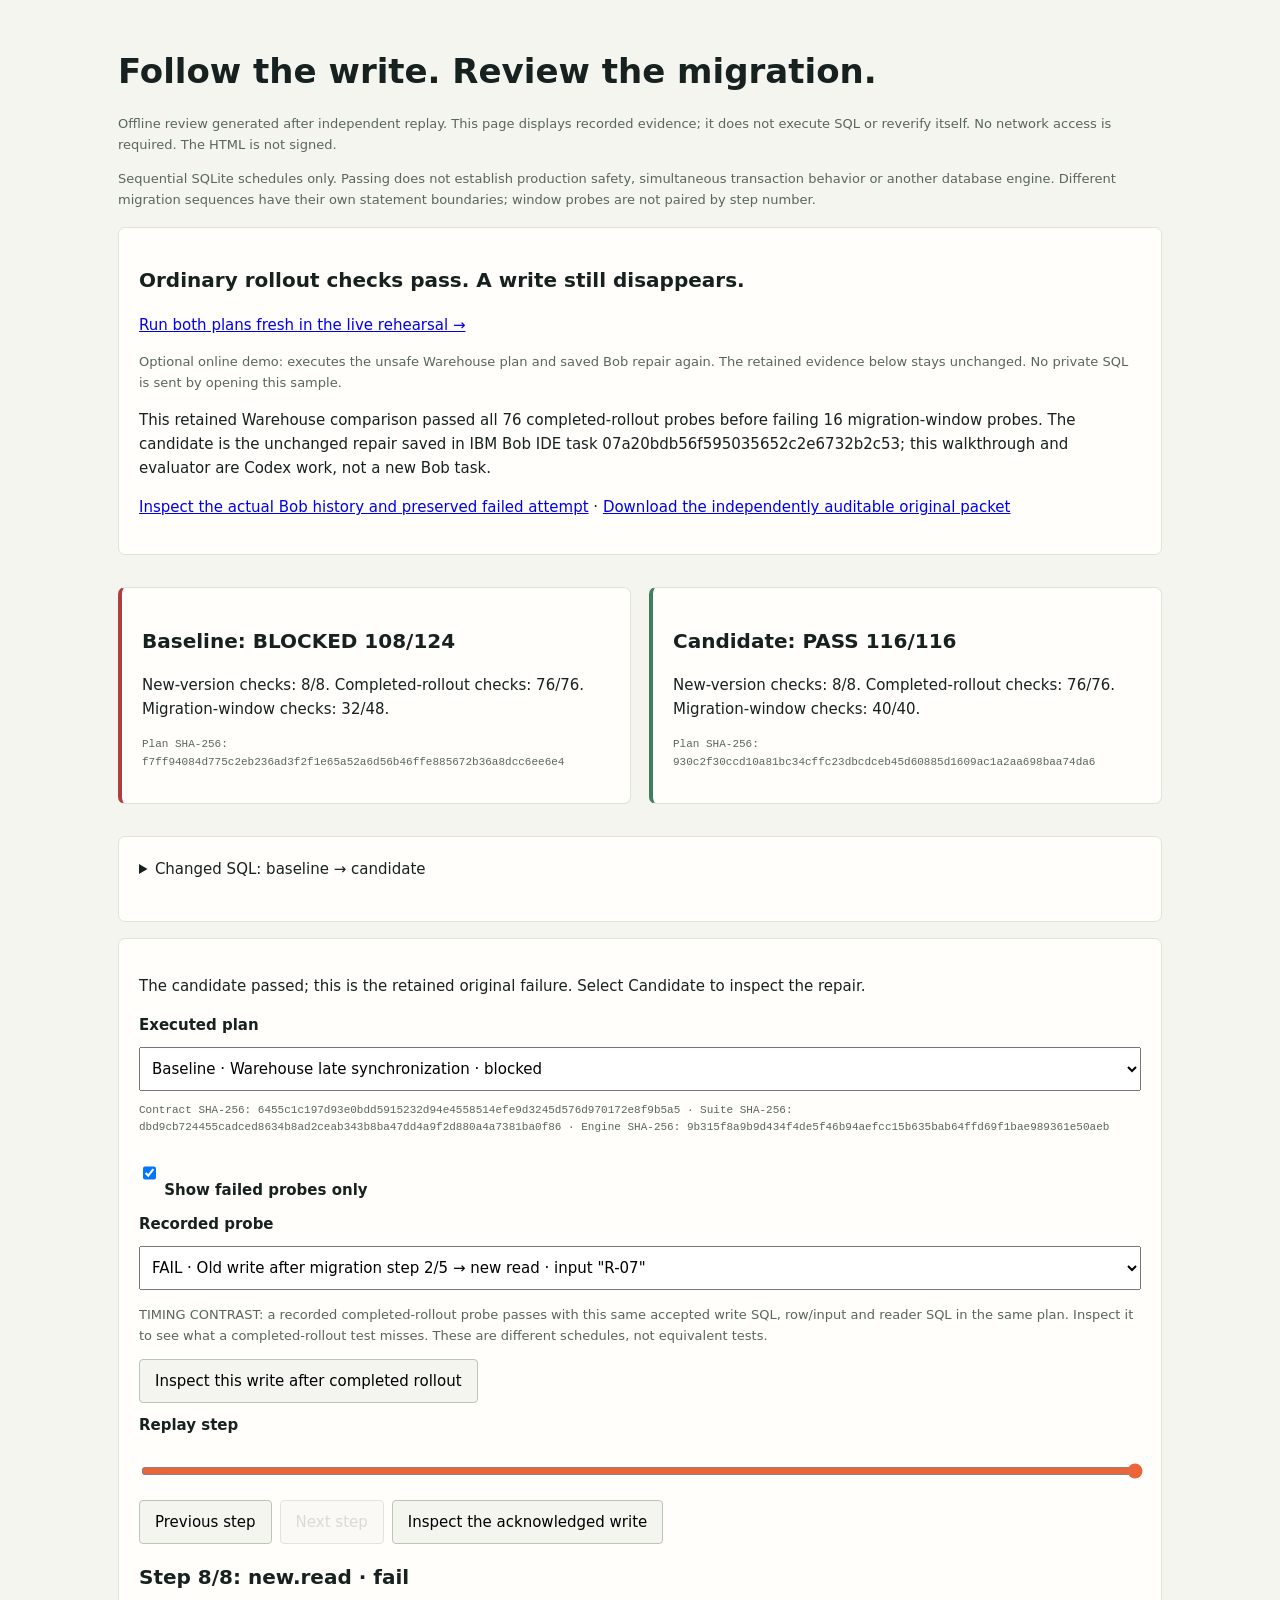
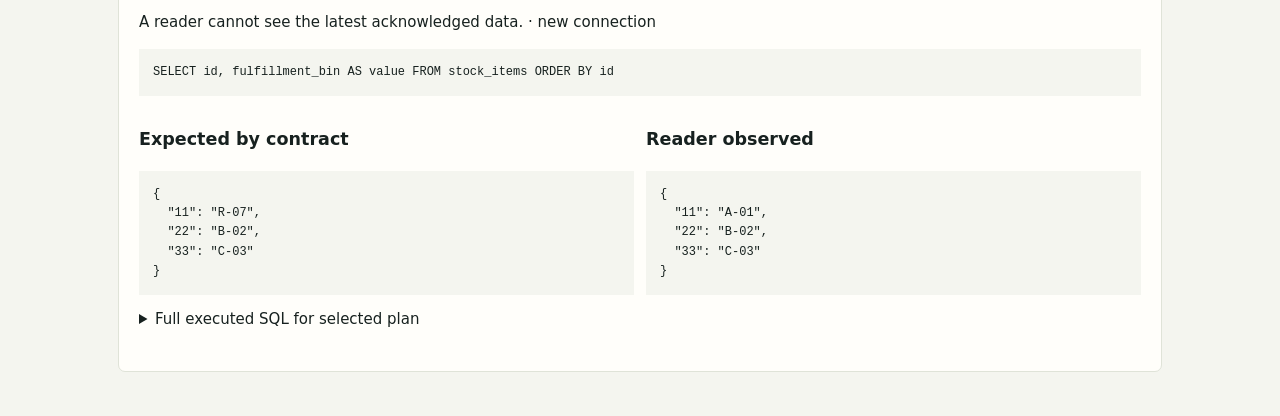
==== commit edb4f1e6: "Jump directly to acknowledged writes in offline witnesses" ====
--- a/public/bob-review-example.html
+++ b/public/bob-review-example.html
@@ -1,6 +1,6 @@
 <!doctype html>
 <html lang="en"><head><meta charset="utf-8"><meta name="viewport" content="width=device-width, initial-scale=1">
-<meta http-equiv="Content-Security-Policy" content="default-src 'none'; script-src 'sha256-4qJr2nwJsDnF5l/Ekyd7xe1UXcNLX/UpPGHEH6bbx1Y='; style-src 'sha256-OOUhCgu6rBUgqPCWRQnaaJOmiq1JMDM5YmnpzUVrilw='; base-uri 'none'; form-action 'none'"><title>Cutover recorded review</title><style>
+<meta http-equiv="Content-Security-Policy" content="default-src 'none'; script-src 'sha256-SFggnCubPU+pHItxhs3gvGwEH7vzZ7WRvqWoVYFQixQ='; style-src 'sha256-OOUhCgu6rBUgqPCWRQnaaJOmiq1JMDM5YmnpzUVrilw='; base-uri 'none'; form-action 'none'"><title>Cutover recorded review</title><style>
 *{box-sizing:border-box}body{margin:0;background:#f4f5ef;color:#17211f;font:15px/1.6 system-ui,sans-serif}
 main{max-width:1100px;margin:auto;padding:28px}h1{font-size:34px;line-height:1.2}h2{font-size:20px}
 .scope{color:#58665b;font-size:13px}.cards,.columns{display:grid;grid-template-columns:repeat(2,minmax(0,1fr));gap:18px}
@@ -47,7 +47,7 @@
 <p id="identity" class="identity"></p><label><input id="failures" type="checkbox"> Show failed probes only</label>
 <label for="probe">Recorded probe</label><select id="probe"></select><p id="probe-comparison" aria-live="polite"></p><button id="matching-probe" type="button" hidden>Inspect matching baseline probe</button><p id="timing-note" class="scope" aria-live="polite"></p><button id="timing-probe" type="button" hidden>Inspect this write after completed rollout</button><p id="empty" hidden>No failed probes in this report. Clear the filter to inspect passing executions.</p>
 <div id="walk"><label for="position">Replay step</label><input id="position" type="range" min="0" value="0">
-<button id="previous" type="button">Previous step</button><button id="next" type="button">Next step</button><div id="event" aria-live="polite"></div></div>
+<button id="previous" type="button">Previous step</button><button id="next" type="button">Next step</button><button id="accepted-write" type="button" hidden>Inspect the acknowledged write</button><div id="event" aria-live="polite"></div></div>
 <details><summary>Full executed SQL for selected plan</summary><div id="sql"></div></details></section>
 <noscript><p>JavaScript is disabled. Read the companion Markdown and JSON for the complete evidence.</p></noscript></main>
 <script id="recorded-data" type="application/json">[{"schema_version":2,"engine_version":"0.3.14","sqlite_version":"3.50.4","engine_sha256":"9b315f8a9b9d434f4de5f46b94aefcc15b635bab64ffd69f1bae989361e50aeb","case":"custom","project":"Warehouse / bin relocation","created_at":"2026-09-27T04:28:52.192445+00:00","plan":{"name":"Warehouse late synchronization","read":"SELECT id, fulfillment_bin AS value FROM stock_items ORDER BY id","write":"UPDATE stock_items SET fulfillment_bin = :value WHERE id = :id","insert":"INSERT INTO stock_items (id, pick_bin, fulfillment_bin) VALUES (:id, :value, :value)","migration":"ALTER TABLE stock_items ADD COLUMN fulfillment_bin TEXT;\nUPDATE stock_items SET fulfillment_bin = pick_bin;\nCREATE TRIGGER sync_old_update AFTER UPDATE OF pick_bin ON stock_items\nWHEN NEW.pick_bin IS NOT NEW.fulfillment_bin\nBEGIN\n  UPDATE stock_items SET fulfillment_bin = NEW.pick_bin WHERE id = NEW.id;\nEND;\nCREATE TRIGGER sync_new_update AFTER UPDATE OF fulfillment_bin ON stock_items\nWHEN NEW.fulfillment_bin IS NOT NEW.pick_bin\nBEGIN\n  UPDATE stock_items SET pick_bin = NEW.fulfillment_bin WHERE id = NEW.id;\nEND;\nCREATE TRIGGER sync_old_insert AFTER INSERT ON stock_items\nWHEN NEW.fulfillment_bin IS NULL\nBEGIN\n  UPDATE stock_items SET fulfillment_bin = NEW.pick_bin WHERE id = NEW.id;\nEND;"},"plan_hash":"f7ff94084d775c2eb236ad3f2f1e65a52a6d56b46ffe885672b36a8dcc6ee6e4","contract_hash":"6455c1c197d93e0bdd5915232d94e4558514efe9d3245d576d970172e8f9b5a5","suite_hash":"dbd9cb724455cadced8634b8ad2ceab343b8ba47dd4a9f2d880a4a7381ba0f86","status":"blocked","passed":108,"failed":16,"total":124,"baseline":{"passed":8,"total":8,"results":[{"passed":true,"trace":[{"step":1,"action":"migrate","connection":"migration","status":"pass","sql":"ALTER TABLE stock_items ADD COLUMN fulfillment_bin TEXT;\nUPDATE stock_items SET fulfillment_bin = pick_bin;\nCREATE TRIGGER sync_old_update AFTER UPDATE OF pick_bin ON stock_items\nWHEN NEW.pick_bin IS NOT NEW.fulfillment_bin\nBEGIN\n  UPDATE stock_items SET fulfillment_bin = NEW.pick_bin WHERE id = NEW.id;\nEND;\nCREATE TRIGGER sync_new_update AFTER UPDATE OF fulfillment_bin ON stock_items\nWHEN NEW.fulfillment_bin IS NOT NEW.pick_bin\nBEGIN\n  UPDATE stock_items SET pick_bin = NEW.fulfillment_bin WHERE id = NEW.id;\nEND;\nCREATE TRIGGER sync_old_insert AFTER INSERT ON stock_items\nWHEN NEW.fulfillment_bin IS NULL\nBEGIN\n  UPDATE stock_items SET fulfillment_bin = NEW.pick_bin WHERE id = NEW.id;\nEND;","detail":"Migration statement executed against a fresh in-memory database."},{"step":2,"action":"new.write","connection":"new","status":"pass","sql":"UPDATE stock_items SET fulfillment_bin = :value WHERE id = :id","params":{"id":11,"value":"R-07"},"detail":"Write acknowledged; independent ledger updated."},{"step":3,"action":"new.read","connection":"new","status":"pass","sql":"SELECT id, fulfillment_bin AS value FROM stock_items ORDER BY id","detail":"All 3 records match the independent write ledger."},{"step":4,"action":"target.check","connection":"migration","status":"pass","sql":"SELECT id, \"fulfillment_bin\" AS value FROM \"stock_items\" ORDER BY id","detail":"Required target column matches the independent write ledger."}],"failure":null,"seed_id":11,"seed_ids_tested":[11,22,33]},{"passed":true,"trace":[{"step":1,"action":"migrate","connection":"migration","status":"pass","sql":"ALTER TABLE stock_items ADD COLUMN fulfillment_bin TEXT;\nUPDATE stock_items SET fulfillment_bin = pick_bin;\nCREATE TRIGGER sync_old_update AFTER UPDATE OF pick_bin ON stock_items\nWHEN NEW.pick_bin IS NOT NEW.fulfillment_bin\nBEGIN\n  UPDATE stock_items SET fulfillment_bin = NEW.pick_bin WHERE id = NEW.id;\nEND;\nCREATE TRIGGER sync_new_update AFTER UPDATE OF fulfillment_bin ON stock_items\nWHEN NEW.fulfillment_bin IS NOT NEW.pick_bin\nBEGIN\n  UPDATE stock_items SET pick_bin = NEW.fulfillment_bin WHERE id = NEW.id;\nEND;\nCREATE TRIGGER sync_old_insert AFTER INSERT ON stock_items\nWHEN NEW.fulfillment_bin IS NULL\nBEGIN\n  UPDATE stock_items SET fulfillment_bin = NEW.pick_bin WHERE id = NEW.id;\nEND;","detail":"Migration statement executed against a fresh in-memory database."},{"step":2,"action":"new.insert","connection":"new","status":"pass","sql":"INSERT INTO stock_items (id, pick_bin, fulfillment_bin) VALUES (:id, :value, :value)","params":{"id":34,"value":"R-07"},"detail":"Write acknowledged; independent ledger updated."},{"step":3,"action":"new.read","connection":"new","status":"pass","sql":"SELECT id, fulfillment_bin AS value FROM stock_items ORDER BY id","detail":"All 4 records match the independent write ledger."},{"step":4,"action":"target.check","connection":"migration","status":"pass","sql":"SELECT id, \"fulfillment_bin\" AS value FROM \"stock_items\" ORDER BY id","detail":"Required target column matches the independent write ledger."}],"failure":null,"seed_id":11,"seed_ids_tested":[11],"insert_id":34,"insert_ids_tested":[34,35]},{"passed":true,"trace":[{"step":1,"action":"migrate","connection":"migration","status":"pass","sql":"ALTER TABLE stock_items ADD COLUMN fulfillment_bin TEXT;\nUPDATE stock_items SET fulfillment_bin = pick_bin;\nCREATE TRIGGER sync_old_update AFTER UPDATE OF pick_bin ON stock_items\nWHEN NEW.pick_bin IS NOT NEW.fulfillment_bin\nBEGIN\n  UPDATE stock_items SET fulfillment_bin = NEW.pick_bin WHERE id = NEW.id;\nEND;\nCREATE TRIGGER sync_new_update AFTER UPDATE OF fulfillment_bin ON stock_items\nWHEN NEW.fulfillment_bin IS NOT NEW.pick_bin\nBEGIN\n  UPDATE stock_items SET pick_bin = NEW.fulfillment_bin WHERE id = NEW.id;\nEND;\nCREATE TRIGGER sync_old_insert AFTER INSERT ON stock_items\nWHEN NEW.fulfillment_bin IS NULL\nBEGIN\n  UPDATE stock_items SET fulfillment_bin = NEW.pick_bin WHERE id = NEW.id;\nEND;","detail":"Migration statement executed against a fresh in-memory database."},{"step":2,"action":"new.write","connection":"new","status":"pass","sql":"UPDATE stock_items SET fulfillment_bin = :value WHERE id = :id","params":{"id":11,"value":"Z'12"},"detail":"Write acknowledged; independent ledger updated."},{"step":3,"action":"new.read","connection":"new","status":"pass","sql":"SELECT id, fulfillment_bin AS value FROM stock_items ORDER BY id","detail":"All 3 records match the independent write ledger."},{"step":4,"action":"target.check","connection":"migration","status":"pass","sql":"SELECT id, \"fulfillment_bin\" AS value FROM \"stock_items\" ORDER BY id","detail":"Required target column matches the independent write ledger."}],"failure":null,"seed_id":11,"seed_ids_tested":[11,22,33]},{"passed":true,"trace":[{"step":1,"action":"migrate","connection":"migration","status":"pass","sql":"ALTER TABLE stock_items ADD COLUMN fulfillment_bin TEXT;\nUPDATE stock_items SET fulfillment_bin = pick_bin;\nCREATE TRIGGER sync_old_update AFTER UPDATE OF pick_bin ON stock_items\nWHEN NEW.pick_bin IS NOT NEW.fulfillment_bin\nBEGIN\n  UPDATE stock_items SET fulfillment_bin = NEW.pick_bin WHERE id = NEW.id;\nEND;\nCREATE TRIGGER sync_new_update AFTER UPDATE OF fulfillment_bin ON stock_items\nWHEN NEW.fulfillment_bin IS NOT NEW.pick_bin\nBEGIN\n  UPDATE stock_items SET pick_bin = NEW.fulfillment_bin WHERE id = NEW.id;\nEND;\nCREATE TRIGGER sync_old_insert AFTER INSERT ON stock_items\nWHEN NEW.fulfillment_bin IS NULL\nBEGIN\n  UPDATE stock_items SET fulfillment_bin = NEW.pick_bin WHERE id = NEW.id;\nEND;","detail":"Migration statement executed against a fresh in-memory database."},{"step":2,"action":"new.insert","connection":"new","status":"pass","sql":"INSERT INTO stock_items (id, pick_bin, fulfillment_bin) VALUES (:id, :value, :value)","params":{"id":34,"value":"Z'12"},"detail":"Write acknowledged; independent ledger updated."},{"step":3,"action":"new.read","connection":"new","status":"pass","sql":"SELECT id, fulfillment_bin AS value FROM stock_items ORDER BY id","detail":"All 4 records match the independent write ledger."},{"step":4,"action":"target.check","connection":"migration","status":"pass","sql":"SELECT id, \"fulfillment_bin\" AS value FROM \"stock_items\" ORDER BY id","detail":"Required target column matches the independent write ledger."}],"failure":null,"seed_id":11,"seed_ids_tested":[11],"insert_id":34,"insert_ids_tested":[34,35]},{"passed":true,"trace":[{"step":1,"action":"migrate","connection":"migration","status":"pass","sql":"ALTER TABLE stock_items ADD COLUMN fulfillment_bin TEXT;\nUPDATE stock_items SET fulfillment_bin = pick_bin;\nCREATE TRIGGER sync_old_update AFTER UPDATE OF pick_bin ON stock_items\nWHEN NEW.pick_bin IS NOT NEW.fulfillment_bin\nBEGIN\n  UPDATE stock_items SET fulfillment_bin = NEW.pick_bin WHERE id = NEW.id;\nEND;\nCREATE TRIGGER sync_new_update AFTER UPDATE OF fulfillment_bin ON stock_items\nWHEN NEW.fulfillment_bin IS NOT NEW.pick_bin\nBEGIN\n  UPDATE stock_items SET pick_bin = NEW.fulfillment_bin WHERE id = NEW.id;\nEND;\nCREATE TRIGGER sync_old_insert AFTER INSERT ON stock_items\nWHEN NEW.fulfillment_bin IS NULL\nBEGIN\n  UPDATE stock_items SET fulfillment_bin = NEW.pick_bin WHERE id = NEW.id;\nEND;","detail":"Migration statement executed against a fresh in-memory database."},{"step":2,"action":"new.write","connection":"new","status":"pass","sql":"UPDATE stock_items SET fulfillment_bin = :value WHERE id = :id","params":{"id":11,"value":"0"},"detail":"Write acknowledged; independent ledger updated."},{"step":3,"action":"new.read","connection":"new","status":"pass","sql":"SELECT id, fulfillment_bin AS value FROM stock_items ORDER BY id","detail":"All 3 records match the independent write ledger."},{"step":4,"action":"target.check","connection":"migration","status":"pass","sql":"SELECT id, \"fulfillment_bin\" AS value FROM \"stock_items\" ORDER BY id","detail":"Required target column matches the independent write ledger."}],"failure":null,"seed_id":11,"seed_ids_tested":[11,22,33]},{"passed":true,"trace":[{"step":1,"action":"migrate","connection":"migration","status":"pass","sql":"ALTER TABLE stock_items ADD COLUMN fulfillment_bin TEXT;\nUPDATE stock_items SET fulfillment_bin = pick_bin;\nCREATE TRIGGER sync_old_update AFTER UPDATE OF pick_bin ON stock_items\nWHEN NEW.pick_bin IS NOT NEW.fulfillment_bin\nBEGIN\n  UPDATE stock_items SET fulfillment_bin = NEW.pick_bin WHERE id = NEW.id;\nEND;\nCREATE TRIGGER sync_new_update AFTER UPDATE OF fulfillment_bin ON stock_items\nWHEN NEW.fulfillment_bin IS NOT NEW.pick_bin\nBEGIN\n  UPDATE stock_items SET pick_bin = NEW.fulfillment_bin WHERE id = NEW.id;\nEND;\nCREATE TRIGGER sync_old_insert AFTER INSERT ON stock_items\nWHEN NEW.fulfillment_bin IS NULL\nBEGIN\n  UPDATE stock_items SET fulfillment_bin = NEW.pick_bin WHERE id = NEW.id;\nEND;","detail":"Migration statement executed against a fresh in-memory database."},{"step":2,"action":"new.insert","connection":"new","status":"pass","sql":"INSERT INTO stock_items (id, pick_bin, fulfillment_bin) VALUES (:id, :value, :value)","params":{"id":34,"value":"0"},"detail":"Write acknowledged; independent ledger updated."},{"step":3,"action":"new.read","connection":"new","status":"pass","sql":"SELECT id, fulfillment_bin AS value FROM stock_items ORDER BY id","detail":"All 4 records match the independent write ledger."},{"step":4,"action":"target.check","connection":"migration","status":"pass","sql":"SELECT id, \"fulfillment_bin\" AS value FROM \"stock_items\" ORDER BY id","detail":"Required target column matches the independent write ledger."}],"failure":null,"seed_id":11,"seed_ids_tested":[11],"insert_id":34,"insert_ids_tested":[34,35]},{"passed":true,"trace":[{"step":1,"action":"migrate","connection":"migration","status":"pass","sql":"ALTER TABLE stock_items ADD COLUMN fulfillment_bin TEXT;\nUPDATE stock_items SET fulfillment_bin = pick_bin;\nCREATE TRIGGER sync_old_update AFTER UPDATE OF pick_bin ON stock_items\nWHEN NEW.pick_bin IS NOT NEW.fulfillment_bin\nBEGIN\n  UPDATE stock_items SET fulfillment_bin = NEW.pick_bin WHERE id = NEW.id;\nEND;\nCREATE TRIGGER sync_new_update AFTER UPDATE OF fulfillment_bin ON stock_items\nWHEN NEW.fulfillment_bin IS NOT NEW.pick_bin\nBEGIN\n  UPDATE stock_items SET pick_bin = NEW.fulfillment_bin WHERE id = NEW.id;\nEND;\nCREATE TRIGGER sync_old_insert AFTER INSERT ON stock_items\nWHEN NEW.fulfillment_bin IS NULL\nBEGIN\n  UPDATE stock_items SET fulfillment_bin = NEW.pick_bin WHERE id = NEW.id;\nEND;","detail":"Migration statement executed against a fresh in-memory database."},{"step":2,"action":"new.write","connection":"new","status":"pass","sql":"UPDATE stock_items SET fulfillment_bin = :value WHERE id = :id","params":{"id":11,"value":"\u6771\u4eac-\u68da"},"detail":"Write acknowledged; independent ledger updated."},{"step":3,"action":"new.read","connection":"new","status":"pass","sql":"SELECT id, fulfillment_bin AS value FROM stock_items ORDER BY id","detail":"All 3 records match the independent write ledger."},{"step":4,"action":"target.check","connection":"migration","status":"pass","sql":"SELECT id, \"fulfillment_bin\" AS value FROM \"stock_items\" ORDER BY id","detail":"Required target column matches the independent write ledger."}],"failure":null,"seed_id":11,"seed_ids_tested":[11,22,33]},{"passed":true,"trace":[{"step":1,"action":"migrate","connection":"migration","status":"pass","sql":"ALTER TABLE stock_items ADD COLUMN fulfillment_bin TEXT;\nUPDATE stock_items SET fulfillment_bin = pick_bin;\nCREATE TRIGGER sync_old_update AFTER UPDATE OF pick_bin ON stock_items\nWHEN NEW.pick_bin IS NOT NEW.fulfillment_bin\nBEGIN\n  UPDATE stock_items SET fulfillment_bin = NEW.pick_bin WHERE id = NEW.id;\nEND;\nCREATE TRIGGER sync_new_update AFTER UPDATE OF fulfillment_bin ON stock_items\nWHEN NEW.fulfillment_bin IS NOT NEW.pick_bin\nBEGIN\n  UPDATE stock_items SET pick_bin = NEW.fulfillment_bin WHERE id = NEW.id;\nEND;\nCREATE TRIGGER sync_old_insert AFTER INSERT ON stock_items\nWHEN NEW.fulfillment_bin IS NULL\nBEGIN\n  UPDATE stock_items SET fulfillment_bin = NEW.pick_bin WHERE id = NEW.id;\nEND;","detail":"Migration statement executed against a fresh in-memory database."},{"step":2,"action":"new.insert","connection":"new","status":"pass","sql":"INSERT INTO stock_items (id, pick_bin, fulfillment_bin) VALUES (:id, :value, :value)","params":{"id":34,"value":"\u6771\u4eac-\u68da"},"detail":"Write acknowledged; independent ledger updated."},{"step":3,"action":"new.read","connection":"new","status":"pass","sql":"SELECT id, fulfillment_bin AS value FROM stock_items ORDER BY id","detail":"All 4 records match the independent write ledger."},{"step":4,"action":"target.check","connection":"migration","status":"pass","sql":"SELECT id, \"fulfillment_bin\" AS value FROM \"stock_items\" ORDER BY id","detail":"Required target column matches the independent write ledger."}],"failure":null,"seed_id":11,"seed_ids_tested":[11],"insert_id":34,"insert_ids_tested":[34,35]}]},"categories":[{"id":"compatibility","passed":4,"total":4},{"id":"mixed_versions","passed":12,"total":12},{"id":"new_records","passed":16,"total":16},{"id":"rollback","passed":4,"total":4},{"id":"interleaving","passed":32,"total":32},{"id":"in_flight","passed":8,"total":8},{"id":"migration_window","passed":32,"total":48}],"witness":{"passed":false,"trace":[{"step":1,"action":"migration.statement.0","connection":"migration","status":"pass","sql":"ALTER TABLE stock_items ADD COLUMN fulfillment_bin TEXT;","detail":"Migration statement executed against a fresh in-memory database."},{"step":2,"action":"migration.statement.1","connection":"migration","status":"pass","sql":"UPDATE stock_items SET fulfillment_bin = pick_bin;","detail":"Migration statement executed against a fresh in-memory database."},{"step":3,"action":"old.write","connection":"old","status":"pass","sql":"UPDATE stock_items SET pick_bin = :value WHERE id = :id","params":{"id":11,"value":"R-07"},"detail":"Write acknowledged; independent ledger updated."},{"step":4,"action":"old.read","connection":"old","status":"pass","sql":"SELECT id, pick_bin AS value FROM stock_items ORDER BY id","expected":{"11":"R-07","22":"B-02","33":"C-03"},"actual":{"11":"R-07","22":"B-02","33":"C-03"},"detail":"All 3 records match the independent write ledger."},{"step":5,"action":"migration.statement.2","connection":"migration","status":"pass","sql":"CREATE TRIGGER sync_old_update AFTER UPDATE OF pick_bin ON stock_items\nWHEN NEW.pick_bin IS NOT NEW.fulfillment_bin\nBEGIN\n  UPDATE stock_items SET fulfillment_bin = NEW.pick_bin WHERE id = NEW.id;\nEND;","detail":"Migration statement executed against a fresh in-memory database."},{"step":6,"action":"migration.statement.3","connection":"migration","status":"pass","sql":"CREATE TRIGGER sync_new_update AFTER UPDATE OF fulfillment_bin ON stock_items\nWHEN NEW.fulfillment_bin IS NOT NEW.pick_bin\nBEGIN\n  UPDATE stock_items SET pick_bin = NEW.fulfillment_bin WHERE id = NEW.id;\nEND;","detail":"Migration statement executed against a fresh in-memory database."},{"step":7,"action":"migration.statement.4","connection":"migration","status":"pass","sql":"CREATE TRIGGER sync_old_insert AFTER INSERT ON stock_items\nWHEN NEW.fulfillment_bin IS NULL\nBEGIN\n  UPDATE stock_items SET fulfillment_bin = NEW.pick_bin WHERE id = NEW.id;\nEND;","detail":"Migration statement executed against a fresh in-memory database."},{"step":8,"action":"new.read","connection":"new","status":"fail","sql":"SELECT id, fulfillment_bin AS value FROM stock_items ORDER BY id","expected":{"11":"R-07","22":"B-02","33":"C-03"},"actual":{"11":"A-01","22":"B-02","33":"C-03"},"detail":"A reader cannot see the latest acknowledged data."}],"failure":{"kind":"data_mismatch","message":"A reader cannot see the latest acknowledged data.","expected":{"11":"R-07","22":"B-02","33":"C-03"},"actual":{"11":"A-01","22":"B-02","33":"C-03"},"action":"new.read","step":8},"seed_id":11,"seed_ids_tested":[11],"id":"window_write_after_2-0","title":"Old write after migration step 2/5 \u2192 new read","category":"migration_window","payload":"R-07","actions":["migration.statement.0","migration.statement.1","old.write","old.read","migration.statement.2","migration.statement.3","migration.statement.4","new.read"],"migration_boundary":2},"results":[{"passed":true,"trace":[{"step":1,"action":"migrate","connection":"migration","status":"pass","sql":"ALTER TABLE stock_items ADD COLUMN fulfillment_bin TEXT;\nUPDATE stock_items SET fulfillment_bin = pick_bin;\nCREATE TRIGGER sync_old_update AFTER UPDATE OF pick_bin ON stock_items\nWHEN NEW.pick_bin IS NOT NEW.fulfillment_bin\nBEGIN\n  UPDATE stock_items SET fulfillment_bin = NEW.pick_bin WHERE id = NEW.id;\nEND;\nCREATE TRIGGER sync_new_update AFTER UPDATE OF fulfillment_bin ON stock_items\nWHEN NEW.fulfillment_bin IS NOT NEW.pick_bin\nBEGIN\n  UPDATE stock_items SET pick_bin = NEW.fulfillment_bin WHERE id = NEW.id;\nEND;\nCREATE TRIGGER sync_old_insert AFTER INSERT ON stock_items\nWHEN NEW.fulfillment_bin IS NULL\nBEGIN\n  UPDATE stock_items SET fulfillment_bin = NEW.pick_bin WHERE id = NEW.id;\nEND;","detail":"Migration statement executed against a fresh in-memory database."},{"step":2,"action":"old.read","connection":"old","status":"pass","sql":"SELECT id, pick_bin AS value FROM stock_items ORDER BY id","detail":"All 3 records match the independent write ledger."},{"step":3,"action":"target.check","connection":"migration","status":"pass","sql":"SELECT id, \"fulfillment_bin\" AS value FROM \"stock_items\" ORDER BY id","detail":"Required target column matches the independent write ledger."}],"failure":null,"seed_id":11,"seed_ids_tested":[11],"id":"old_survives-0","title":"Old worker after migration","category":"compatibility","payload":"R-07","actions":["migrate","old.read"]},{"passed":true,"trace":[{"step":1,"action":"migrate","connection":"migration","status":"pass","sql":"ALTER TABLE stock_items ADD COLUMN fulfillment_bin TEXT;\nUPDATE stock_items SET fulfillment_bin = pick_bin;\nCREATE TRIGGER sync_old_update AFTER UPDATE OF pick_bin ON stock_items\nWHEN NEW.pick_bin IS NOT NEW.fulfillment_bin\nBEGIN\n  UPDATE stock_items SET fulfillment_bin = NEW.pick_bin WHERE id = NEW.id;\nEND;\nCREATE TRIGGER sync_new_update AFTER UPDATE OF fulfillment_bin ON stock_items\nWHEN NEW.fulfillment_bin IS NOT NEW.pick_bin\nBEGIN\n  UPDATE stock_items SET pick_bin = NEW.fulfillment_bin WHERE id = NEW.id;\nEND;\nCREATE TRIGGER sync_old_insert AFTER INSERT ON stock_items\nWHEN NEW.fulfillment_bin IS NULL\nBEGIN\n  UPDATE stock_items SET fulfillment_bin = NEW.pick_bin WHERE id = NEW.id;\nEND;","detail":"Migration statement executed against a fresh in-memory database."},{"step":2,"action":"old.read","connection":"old","status":"pass","sql":"SELECT id, pick_bin AS value FROM stock_items ORDER BY id","detail":"All 3 records match the independent write ledger."},{"step":3,"action":"target.check","connection":"migration","status":"pass","sql":"SELECT id, \"fulfillment_bin\" AS value FROM \"stock_items\" ORDER BY id","detail":"Required target column matches the independent write ledger."}],"failure":null,"seed_id":11,"seed_ids_tested":[11],"id":"old_survives-1","title":"Old worker after migration","category":"compatibility","payload":"Z'12","actions":["migrate","old.read"]},{"passed":true,"trace":[{"step":1,"action":"migrate","connection":"migration","status":"pass","sql":"ALTER TABLE stock_items ADD COLUMN fulfillment_bin TEXT;\nUPDATE stock_items SET fulfillment_bin = pick_bin;\nCREATE TRIGGER sync_old_update AFTER UPDATE OF pick_bin ON stock_items\nWHEN NEW.pick_bin IS NOT NEW.fulfillment_bin\nBEGIN\n  UPDATE stock_items SET fulfillment_bin = NEW.pick_bin WHERE id = NEW.id;\nEND;\nCREATE TRIGGER sync_new_update AFTER UPDATE OF fulfillment_bin ON stock_items\nWHEN NEW.fulfillment_bin IS NOT NEW.pick_bin\nBEGIN\n  UPDATE stock_items SET pick_bin = NEW.fulfillment_bin WHERE id = NEW.id;\nEND;\nCREATE TRIGGER sync_old_insert AFTER INSERT ON stock_items\nWHEN NEW.fulfillment_bin IS NULL\nBEGIN\n  UPDATE stock_items SET fulfillment_bin = NEW.pick_bin WHERE id = NEW.id;\nEND;","detail":"Migration statement executed against a fresh in-memory database."},{"step":2,"action":"old.read","connection":"old","status":"pass","sql":"SELECT id, pick_bin AS value FROM stock_items ORDER BY id","detail":"All 3 records match the independent write ledger."},{"step":3,"action":"target.check","connection":"migration","status":"pass","sql":"SELECT id, \"fulfillment_bin\" AS value FROM \"stock_items\" ORDER BY id","detail":"Required target column matches the independent write ledger."}],"failure":null,"seed_id":11,"seed_ids_tested":[11],"id":"old_survives-2","title":"Old worker after migration","category":"compatibility","payload":"0","actions":["migrate","old.read"]},{"passed":true,"trace":[{"step":1,"action":"migrate","connection":"migration","status":"pass","sql":"ALTER TABLE stock_items ADD COLUMN fulfillment_bin TEXT;\nUPDATE stock_items SET fulfillment_bin = pick_bin;\nCREATE TRIGGER sync_old_update AFTER UPDATE OF pick_bin ON stock_items\nWHEN NEW.pick_bin IS NOT NEW.fulfillment_bin\nBEGIN\n  UPDATE stock_items SET fulfillment_bin = NEW.pick_bin WHERE id = NEW.id;\nEND;\nCREATE TRIGGER sync_new_update AFTER UPDATE OF fulfillment_bin ON stock_items\nWHEN NEW.fulfillment_bin IS NOT NEW.pick_bin\nBEGIN\n  UPDATE stock_items SET pick_bin = NEW.fulfillment_bin WHERE id = NEW.id;\nEND;\nCREATE TRIGGER sync_old_insert AFTER INSERT ON stock_items\nWHEN NEW.fulfillment_bin IS NULL\nBEGIN\n  UPDATE stock_items SET fulfillment_bin = NEW.pick_bin WHERE id = NEW.id;\nEND;","detail":"Migration statement executed against a fresh in-memory database."},{"step":2,"action":"old.read","connection":"old","status":"pass","sql":"SELECT id, pick_bin AS value FROM stock_items ORDER BY id","detail":"All 3 records match the independent write ledger."},{"step":3,"action":"target.check","connection":"migration","status":"pass","sql":"SELECT id, \"fulfillment_bin\" AS value FROM \"stock_items\" ORDER BY id","detail":"Required target column matches the independent write ledger."}],"failure":null,"seed_id":11,"seed_ids_tested":[11],"id":"old_survives-3","title":"Old worker after migration","category":"compatibility","payload":"\u6771\u4eac-\u68da","actions":["migrate","old.read"]},{"passed":true,"trace":[{"step":1,"action":"migrate","connection":"migration","status":"pass","sql":"ALTER TABLE stock_items ADD COLUMN fulfillment_bin TEXT;\nUPDATE stock_items SET fulfillment_bin = pick_bin;\nCREATE TRIGGER sync_old_update AFTER UPDATE OF pick_bin ON stock_items\nWHEN NEW.pick_bin IS NOT NEW.fulfillment_bin\nBEGIN\n  UPDATE stock_items SET fulfillment_bin = NEW.pick_bin WHERE id = NEW.id;\nEND;\nCREATE TRIGGER sync_new_update AFTER UPDATE OF fulfillment_bin ON stock_items\nWHEN NEW.fulfillment_bin IS NOT NEW.pick_bin\nBEGIN\n  UPDATE stock_items SET pick_bin = NEW.fulfillment_bin WHERE id = NEW.id;\nEND;\nCREATE TRIGGER sync_old_insert AFTER INSERT ON stock_items\nWHEN NEW.fulfillment_bin IS NULL\nBEGIN\n  UPDATE stock_items SET fulfillment_bin = NEW.pick_bin WHERE id = NEW.id;\nEND;","detail":"Migration statement executed against a fresh in-memory database."},{"step":2,"action":"old.write","connection":"old","status":"pass","sql":"UPDATE stock_items SET pick_bin = :value WHERE id = :id","params":{"id":11,"value":"R-07"},"detail":"Write acknowledged; independent ledger updated."},{"step":3,"action":"old.read","connection":"old","status":"pass","sql":"SELECT id, pick_bin AS value FROM stock_items ORDER BY id","detail":"All 3 records match the independent write ledger."},{"step":4,"action":"target.check","connection":"migration","status":"pass","sql":"SELECT id, \"fulfillment_bin\" AS value FROM \"stock_items\" ORDER BY id","detail":"Required target column matches the independent write ledger."}],"failure":null,"seed_id":11,"seed_ids_tested":[11,22,33],"id":"old_to_old-0","title":"Old write \u2192 old read","category":"mixed_versions","payload":"R-07","actions":["migrate","old.write","old.read"]},{"passed":true,"trace":[{"step":1,"action":"migrate","connection":"migration","status":"pass","sql":"ALTER TABLE stock_items ADD COLUMN fulfillment_bin TEXT;\nUPDATE stock_items SET fulfillment_bin = pick_bin;\nCREATE TRIGGER sync_old_update AFTER UPDATE OF pick_bin ON stock_items\nWHEN NEW.pick_bin IS NOT NEW.fulfillment_bin\nBEGIN\n  UPDATE stock_items SET fulfillment_bin = NEW.pick_bin WHERE id = NEW.id;\nEND;\nCREATE TRIGGER sync_new_update AFTER UPDATE OF fulfillment_bin ON stock_items\nWHEN NEW.fulfillment_bin IS NOT NEW.pick_bin\nBEGIN\n  UPDATE stock_items SET pick_bin = NEW.fulfillment_bin WHERE id = NEW.id;\nEND;\nCREATE TRIGGER sync_old_insert AFTER INSERT ON stock_items\nWHEN NEW.fulfillment_bin IS NULL\nBEGIN\n  UPDATE stock_items SET fulfillment_bin = NEW.pick_bin WHERE id = NEW.id;\nEND;","detail":"Migration statement executed against a fresh in-memory database."},{"step":2,"action":"old.write","connection":"old","status":"pass","sql":"UPDATE stock_items SET pick_bin = :value WHERE id = :id","params":{"id":11,"value":"Z'12"},"detail":"Write acknowledged; independent ledger updated."},{"step":3,"action":"old.read","connection":"old","status":"pass","sql":"SELECT id, pick_bin AS value FROM stock_items ORDER BY id","detail":"All 3 records match the independent write ledger."},{"step":4,"action":"target.check","connection":"migration","status":"pass","sql":"SELECT id, \"fulfillment_bin\" AS value FROM \"stock_items\" ORDER BY id","detail":"Required target column matches the independent write ledger."}],"failure":null,"seed_id":11,"seed_ids_tested":[11,22,33],"id":"old_to_old-1","title":"Old write \u2192 old read","category":"mixed_versions","payload":"Z'12","actions":["migrate","old.write","old.read"]},{"passed":true,"trace":[{"step":1,"action":"migrate","connection":"migration","status":"pass","sql":"ALTER TABLE stock_items ADD COLUMN fulfillment_bin TEXT;\nUPDATE stock_items SET fulfillment_bin = pick_bin;\nCREATE TRIGGER sync_old_update AFTER UPDATE OF pick_bin ON stock_items\nWHEN NEW.pick_bin IS NOT NEW.fulfillment_bin\nBEGIN\n  UPDATE stock_items SET fulfillment_bin = NEW.pick_bin WHERE id = NEW.id;\nEND;\nCREATE TRIGGER sync_new_update AFTER UPDATE OF fulfillment_bin ON stock_items\nWHEN NEW.fulfillment_bin IS NOT NEW.pick_bin\nBEGIN\n  UPDATE stock_items SET pick_bin = NEW.fulfillment_bin WHERE id = NEW.id;\nEND;\nCREATE TRIGGER sync_old_insert AFTER INSERT ON stock_items\nWHEN NEW.fulfillment_bin IS NULL\nBEGIN\n  UPDATE stock_items SET fulfillment_bin = NEW.pick_bin WHERE id = NEW.id;\nEND;","detail":"Migration statement executed against a fresh in-memory database."},{"step":2,"action":"old.write","connection":"old","status":"pass","sql":"UPDATE stock_items SET pick_bin = :value WHERE id = :id","params":{"id":11,"value":"0"},"detail":"Write acknowledged; independent ledger updated."},{"step":3,"action":"old.read","connection":"old","status":"pass","sql":"SELECT id, pick_bin AS value FROM stock_items ORDER BY id","detail":"All 3 records match the independent write ledger."},{"step":4,"action":"target.check","connection":"migration","status":"pass","sql":"SELECT id, \"fulfillment_bin\" AS value FROM \"stock_items\" ORDER BY id","detail":"Required target column matches the independent write ledger."}],"failure":null,"seed_id":11,"seed_ids_tested":[11,22,33],"id":"old_to_old-2","title":"Old write \u2192 old read","category":"mixed_versions","payload":"0","actions":["migrate","old.write","old.read"]},{"passed":true,"trace":[{"step":1,"action":"migrate","connection":"migration","status":"pass","sql":"ALTER TABLE stock_items ADD COLUMN fulfillment_bin TEXT;\nUPDATE stock_items SET fulfillment_bin = pick_bin;\nCREATE TRIGGER sync_old_update AFTER UPDATE OF pick_bin ON stock_items\nWHEN NEW.pick_bin IS NOT NEW.fulfillment_bin\nBEGIN\n  UPDATE stock_items SET fulfillment_bin = NEW.pick_bin WHERE id = NEW.id;\nEND;\nCREATE TRIGGER sync_new_update AFTER UPDATE OF fulfillment_bin ON stock_items\nWHEN NEW.fulfillment_bin IS NOT NEW.pick_bin\nBEGIN\n  UPDATE stock_items SET pick_bin = NEW.fulfillment_bin WHERE id = NEW.id;\nEND;\nCREATE TRIGGER sync_old_insert AFTER INSERT ON stock_items\nWHEN NEW.fulfillment_bin IS NULL\nBEGIN\n  UPDATE stock_items SET fulfillment_bin = NEW.pick_bin WHERE id = NEW.id;\nEND;","detail":"Migration statement executed against a fresh in-memory database."},{"step":2,"action":"old.write","connection":"old","status":"pass","sql":"UPDATE stock_items SET pick_bin = :value WHERE id = :id","params":{"id":11,"value":"\u6771\u4eac-\u68da"},"detail":"Write acknowledged; independent ledger updated."},{"step":3,"action":"old.read","connection":"old","status":"pass","sql":"SELECT id, pick_bin AS value FROM stock_items ORDER BY id","detail":"All 3 records match the independent write ledger."},{"step":4,"action":"target.check","connection":"migration","status":"pass","sql":"SELECT id, \"fulfillment_bin\" AS value FROM \"stock_items\" ORDER BY id","detail":"Required target column matches the independent write ledger."}],"failure":null,"seed_id":11,"seed_ids_tested":[11,22,33],"id":"old_to_old-3","title":"Old write \u2192 old read","category":"mixed_versions","payload":"\u6771\u4eac-\u68da","actions":["migrate","old.write","old.read"]},{"passed":true,"trace":[{"step":1,"action":"migrate","connection":"migration","status":"pass","sql":"ALTER TABLE stock_items ADD COLUMN fulfillment_bin TEXT;\nUPDATE stock_items SET fulfillment_bin = pick_bin;\nCREATE TRIGGER sync_old_update AFTER UPDATE OF pick_bin ON stock_items\nWHEN NEW.pick_bin IS NOT NEW.fulfillment_bin\nBEGIN\n  UPDATE stock_items SET fulfillment_bin = NEW.pick_bin WHERE id = NEW.id;\nEND;\nCREATE TRIGGER sync_new_update AFTER UPDATE OF fulfillment_bin ON stock_items\nWHEN NEW.fulfillment_bin IS NOT NEW.pick_bin\nBEGIN\n  UPDATE stock_items SET pick_bin = NEW.fulfillment_bin WHERE id = NEW.id;\nEND;\nCREATE TRIGGER sync_old_insert AFTER INSERT ON stock_items\nWHEN NEW.fulfillment_bin IS NULL\nBEGIN\n  UPDATE stock_items SET fulfillment_bin = NEW.pick_bin WHERE id = NEW.id;\nEND;","detail":"Migration statement executed against a fresh in-memory database."},{"step":2,"action":"old.insert","connection":"old","status":"pass","sql":"INSERT INTO stock_items (id, pick_bin) VALUES (:id, :value)","params":{"id":34,"value":"R-07"},"detail":"Write acknowledged; independent ledger updated."},{"step":3,"action":"old.read","connection":"old","status":"pass","sql":"SELECT id, pick_bin AS value FROM stock_items ORDER BY id","detail":"All 4 records match the independent write ledger."},{"step":4,"action":"target.check","connection":"migration","status":"pass","sql":"SELECT id, \"fulfillment_bin\" AS value FROM \"stock_items\" ORDER BY id","detail":"Required target column matches the independent write ledger."}],"failure":null,"seed_id":11,"seed_ids_tested":[11],"insert_id":34,"insert_ids_tested":[34,35],"id":"old_insert_old-0","title":"Old insert \u2192 old read","category":"new_records","payload":"R-07","actions":["migrate","old.insert","old.read"]},{"passed":true,"trace":[{"step":1,"action":"migrate","connection":"migration","status":"pass","sql":"ALTER TABLE stock_items ADD COLUMN fulfillment_bin TEXT;\nUPDATE stock_items SET fulfillment_bin = pick_bin;\nCREATE TRIGGER sync_old_update AFTER UPDATE OF pick_bin ON stock_items\nWHEN NEW.pick_bin IS NOT NEW.fulfillment_bin\nBEGIN\n  UPDATE stock_items SET fulfillment_bin = NEW.pick_bin WHERE id = NEW.id;\nEND;\nCREATE TRIGGER sync_new_update AFTER UPDATE OF fulfillment_bin ON stock_items\nWHEN NEW.fulfillment_bin IS NOT NEW.pick_bin\nBEGIN\n  UPDATE stock_items SET pick_bin = NEW.fulfillment_bin WHERE id = NEW.id;\nEND;\nCREATE TRIGGER sync_old_insert AFTER INSERT ON stock_items\nWHEN NEW.fulfillment_bin IS NULL\nBEGIN\n  UPDATE stock_items SET fulfillment_bin = NEW.pick_bin WHERE id = NEW.id;\nEND;","detail":"Migration statement executed against a fresh in-memory database."},{"step":2,"action":"old.insert","connection":"old","status":"pass","sql":"INSERT INTO stock_items (id, pick_bin) VALUES (:id, :value)","params":{"id":34,"value":"Z'12"},"detail":"Write acknowledged; independent ledger updated."},{"step":3,"action":"old.read","connection":"old","status":"pass","sql":"SELECT id, pick_bin AS value FROM stock_items ORDER BY id","detail":"All 4 records match the independent write ledger."},{"step":4,"action":"target.check","connection":"migration","status":"pass","sql":"SELECT id, \"fulfillment_bin\" AS value FROM \"stock_items\" ORDER BY id","detail":"Required target column matches the independent write ledger."}],"failure":null,"seed_id":11,"seed_ids_tested":[11],"insert_id":34,"insert_ids_tested":[34,35],"id":"old_insert_old-1","title":"Old insert \u2192 old read","category":"new_records","payload":"Z'12","actions":["migrate","old.insert","old.read"]},{"passed":true,"trace":[{"step":1,"action":"migrate","connection":"migration","status":"pass","sql":"ALTER TABLE stock_items ADD COLUMN fulfillment_bin TEXT;\nUPDATE stock_items SET fulfillment_bin = pick_bin;\nCREATE TRIGGER sync_old_update AFTER UPDATE OF pick_bin ON stock_items\nWHEN NEW.pick_bin IS NOT NEW.fulfillment_bin\nBEGIN\n  UPDATE stock_items SET fulfillment_bin = NEW.pick_bin WHERE id = NEW.id;\nEND;\nCREATE TRIGGER sync_new_update AFTER UPDATE OF fulfillment_bin ON stock_items\nWHEN NEW.fulfillment_bin IS NOT NEW.pick_bin\nBEGIN\n  UPDATE stock_items SET pick_bin = NEW.fulfillment_bin WHERE id = NEW.id;\nEND;\nCREATE TRIGGER sync_old_insert AFTER INSERT ON stock_items\nWHEN NEW.fulfillment_bin IS NULL\nBEGIN\n  UPDATE stock_items SET fulfillment_bin = NEW.pick_bin WHERE id = NEW.id;\nEND;","detail":"Migration statement executed against a fresh in-memory database."},{"step":2,"action":"old.insert","connection":"old","status":"pass","sql":"INSERT INTO stock_items (id, pick_bin) VALUES (:id, :value)","params":{"id":34,"value":"0"},"detail":"Write acknowledged; independent ledger updated."},{"step":3,"action":"old.read","connection":"old","status":"pass","sql":"SELECT id, pick_bin AS value FROM stock_items ORDER BY id","detail":"All 4 records match the independent write ledger."},{"step":4,"action":"target.check","connection":"migration","status":"pass","sql":"SELECT id, \"fulfillment_bin\" AS value FROM \"stock_items\" ORDER BY id","detail":"Required target column matches the independent write ledger."}],"failure":null,"seed_id":11,"seed_ids_tested":[11],"insert_id":34,"insert_ids_tested":[34,35],"id":"old_insert_old-2","title":"Old insert \u2192 old read","category":"new_records","payload":"0","actions":["migrate","old.insert","old.read"]},{"passed":true,"trace":[{"step":1,"action":"migrate","connection":"migration","status":"pass","sql":"ALTER TABLE stock_items ADD COLUMN fulfillment_bin TEXT;\nUPDATE stock_items SET fulfillment_bin = pick_bin;\nCREATE TRIGGER sync_old_update AFTER UPDATE OF pick_bin ON stock_items\nWHEN NEW.pick_bin IS NOT NEW.fulfillment_bin\nBEGIN\n  UPDATE stock_items SET fulfillment_bin = NEW.pick_bin WHERE id = NEW.id;\nEND;\nCREATE TRIGGER sync_new_update AFTER UPDATE OF fulfillment_bin ON stock_items\nWHEN NEW.fulfillment_bin IS NOT NEW.pick_bin\nBEGIN\n  UPDATE stock_items SET pick_bin = NEW.fulfillment_bin WHERE id = NEW.id;\nEND;\nCREATE TRIGGER sync_old_insert AFTER INSERT ON stock_items\nWHEN NEW.fulfillment_bin IS NULL\nBEGIN\n  UPDATE stock_items SET fulfillment_bin = NEW.pick_bin WHERE id = NEW.id;\nEND;","detail":"Migration statement executed against a fresh in-memory database."},{"step":2,"action":"old.insert","connection":"old","status":"pass","sql":"INSERT INTO stock_items (id, pick_bin) VALUES (:id, :value)","params":{"id":34,"value":"\u6771\u4eac-\u68da"},"detail":"Write acknowledged; independent ledger updated."},{"step":3,"action":"old.read","connection":"old","status":"pass","sql":"SELECT id, pick_bin AS value FROM stock_items ORDER BY id","detail":"All 4 records match the independent write ledger."},{"step":4,"action":"target.check","connection":"migration","status":"pass","sql":"SELECT id, \"fulfillment_bin\" AS value FROM \"stock_items\" ORDER BY id","detail":"Required target column matches the independent write ledger."}],"failure":null,"seed_id":11,"seed_ids_tested":[11],"insert_id":34,"insert_ids_tested":[34,35],"id":"old_insert_old-3","title":"Old insert \u2192 old read","category":"new_records","payload":"\u6771\u4eac-\u68da","actions":["migrate","old.insert","old.read"]},{"passed":true,"trace":[{"step":1,"action":"migrate","connection":"migration","status":"pass","sql":"ALTER TABLE stock_items ADD COLUMN fulfillment_bin TEXT;\nUPDATE stock_items SET fulfillment_bin = pick_bin;\nCREATE TRIGGER sync_old_update AFTER UPDATE OF pick_bin ON stock_items\nWHEN NEW.pick_bin IS NOT NEW.fulfillment_bin\nBEGIN\n  UPDATE stock_items SET fulfillment_bin = NEW.pick_bin WHERE id = NEW.id;\nEND;\nCREATE TRIGGER sync_new_update AFTER UPDATE OF fulfillment_bin ON stock_items\nWHEN NEW.fulfillment_bin IS NOT NEW.pick_bin\nBEGIN\n  UPDATE stock_items SET pick_bin = NEW.fulfillment_bin WHERE id = NEW.id;\nEND;\nCREATE TRIGGER sync_old_insert AFTER INSERT ON stock_items\nWHEN NEW.fulfillment_bin IS NULL\nBEGIN\n  UPDATE stock_items SET fulfillment_bin = NEW.pick_bin WHERE id = NEW.id;\nEND;","detail":"Migration statement executed against a fresh in-memory database."},{"step":2,"action":"old.write","connection":"old","status":"pass","sql":"UPDATE stock_items SET pick_bin = :value WHERE id = :id","params":{"id":11,"value":"R-07"},"detail":"Write acknowledged; independent ledger updated."},{"step":3,"action":"new.read","connection":"new","status":"pass","sql":"SELECT id, fulfillment_bin AS value FROM stock_items ORDER BY id","detail":"All 3 records match the independent write ledger."},{"step":4,"action":"target.check","connection":"migration","status":"pass","sql":"SELECT id, \"fulfillment_bin\" AS value FROM \"stock_items\" ORDER BY id","detail":"Required target column matches the independent write ledger."}],"failure":null,"seed_id":11,"seed_ids_tested":[11,22,33],"id":"old_to_new-0","title":"Old write \u2192 new read","category":"mixed_versions","payload":"R-07","actions":["migrate","old.write","new.read"]},{"passed":true,"trace":[{"step":1,"action":"migrate","connection":"migration","status":"pass","sql":"ALTER TABLE stock_items ADD COLUMN fulfillment_bin TEXT;\nUPDATE stock_items SET fulfillment_bin = pick_bin;\nCREATE TRIGGER sync_old_update AFTER UPDATE OF pick_bin ON stock_items\nWHEN NEW.pick_bin IS NOT NEW.fulfillment_bin\nBEGIN\n  UPDATE stock_items SET fulfillment_bin = NEW.pick_bin WHERE id = NEW.id;\nEND;\nCREATE TRIGGER sync_new_update AFTER UPDATE OF fulfillment_bin ON stock_items\nWHEN NEW.fulfillment_bin IS NOT NEW.pick_bin\nBEGIN\n  UPDATE stock_items SET pick_bin = NEW.fulfillment_bin WHERE id = NEW.id;\nEND;\nCREATE TRIGGER sync_old_insert AFTER INSERT ON stock_items\nWHEN NEW.fulfillment_bin IS NULL\nBEGIN\n  UPDATE stock_items SET fulfillment_bin = NEW.pick_bin WHERE id = NEW.id;\nEND;","detail":"Migration statement executed against a fresh in-memory database."},{"step":2,"action":"old.write","connection":"old","status":"pass","sql":"UPDATE stock_items SET pick_bin = :value WHERE id = :id","params":{"id":11,"value":"Z'12"},"detail":"Write acknowledged; independent ledger updated."},{"step":3,"action":"new.read","connection":"new","status":"pass","sql":"SELECT id, fulfillment_bin AS value FROM stock_items ORDER BY id","detail":"All 3 records match the independent write ledger."},{"step":4,"action":"target.check","connection":"migration","status":"pass","sql":"SELECT id, \"fulfillment_bin\" AS value FROM \"stock_items\" ORDER BY id","detail":"Required target column matches the independent write ledger."}],"failure":null,"seed_id":11,"seed_ids_tested":[11,22,33],"id":"old_to_new-1","title":"Old write \u2192 new read","category":"mixed_versions","payload":"Z'12","actions":["migrate","old.write","new.read"]},{"passed":true,"trace":[{"step":1,"action":"migrate","connection":"migration","status":"pass","sql":"ALTER TABLE stock_items ADD COLUMN fulfillment_bin TEXT;\nUPDATE stock_items SET fulfillment_bin = pick_bin;\nCREATE TRIGGER sync_old_update AFTER UPDATE OF pick_bin ON stock_items\nWHEN NEW.pick_bin IS NOT NEW.fulfillment_bin\nBEGIN\n  UPDATE stock_items SET fulfillment_bin = NEW.pick_bin WHERE id = NEW.id;\nEND;\nCREATE TRIGGER sync_new_update AFTER UPDATE OF fulfillment_bin ON stock_items\nWHEN NEW.fulfillment_bin IS NOT NEW.pick_bin\nBEGIN\n  UPDATE stock_items SET pick_bin = NEW.fulfillment_bin WHERE id = NEW.id;\nEND;\nCREATE TRIGGER sync_old_insert AFTER INSERT ON stock_items\nWHEN NEW.fulfillment_bin IS NULL\nBEGIN\n  UPDATE stock_items SET fulfillment_bin = NEW.pick_bin WHERE id = NEW.id;\nEND;","detail":"Migration statement executed against a fresh in-memory database."},{"step":2,"action":"old.write","connection":"old","status":"pass","sql":"UPDATE stock_items SET pick_bin = :value WHERE id = :id","params":{"id":11,"value":"0"},"detail":"Write acknowledged; independent ledger updated."},{"step":3,"action":"new.read","connection":"new","status":"pass","sql":"SELECT id, fulfillment_bin AS value FROM stock_items ORDER BY id","detail":"All 3 records match the independent write ledger."},{"step":4,"action":"target.check","connection":"migration","status":"pass","sql":"SELECT id, \"fulfillment_bin\" AS value FROM \"stock_items\" ORDER BY id","detail":"Required target column matches the independent write ledger."}],"failure":null,"seed_id":11,"seed_ids_tested":[11,22,33],"id":"old_to_new-2","title":"Old write \u2192 new read","category":"mixed_versions","payload":"0","actions":["migrate","old.write","new.read"]},{"passed":true,"trace":[{"step":1,"action":"migrate","connection":"migration","status":"pass","sql":"ALTER TABLE stock_items ADD COLUMN fulfillment_bin TEXT;\nUPDATE stock_items SET fulfillment_bin = pick_bin;\nCREATE TRIGGER sync_old_update AFTER UPDATE OF pick_bin ON stock_items\nWHEN NEW.pick_bin IS NOT NEW.fulfillment_bin\nBEGIN\n  UPDATE stock_items SET fulfillment_bin = NEW.pick_bin WHERE id = NEW.id;\nEND;\nCREATE TRIGGER sync_new_update AFTER UPDATE OF fulfillment_bin ON stock_items\nWHEN NEW.fulfillment_bin IS NOT NEW.pick_bin\nBEGIN\n  UPDATE stock_items SET pick_bin = NEW.fulfillment_bin WHERE id = NEW.id;\nEND;\nCREATE TRIGGER sync_old_insert AFTER INSERT ON stock_items\nWHEN NEW.fulfillment_bin IS NULL\nBEGIN\n  UPDATE stock_items SET fulfillment_bin = NEW.pick_bin WHERE id = NEW.id;\nEND;","detail":"Migration statement executed against a fresh in-memory database."},{"step":2,"action":"old.write","connection":"old","status":"pass","sql":"UPDATE stock_items SET pick_bin = :value WHERE id = :id","params":{"id":11,"value":"\u6771\u4eac-\u68da"},"detail":"Write acknowledged; independent ledger updated."},{"step":3,"action":"new.read","connection":"new","status":"pass","sql":"SELECT id, fulfillment_bin AS value FROM stock_items ORDER BY id","detail":"All 3 records match the independent write ledger."},{"step":4,"action":"target.check","connection":"migration","status":"pass","sql":"SELECT id, \"fulfillment_bin\" AS value FROM \"stock_items\" ORDER BY id","detail":"Required target column matches the independent write ledger."}],"failure":null,"seed_id":11,"seed_ids_tested":[11,22,33],"id":"old_to_new-3","title":"Old write \u2192 new read","category":"mixed_versions","payload":"\u6771\u4eac-\u68da","actions":["migrate","old.write","new.read"]},{"passed":true,"trace":[{"step":1,"action":"migrate","connection":"migration","status":"pass","sql":"ALTER TABLE stock_items ADD COLUMN fulfillment_bin TEXT;\nUPDATE stock_items SET fulfillment_bin = pick_bin;\nCREATE TRIGGER sync_old_update AFTER UPDATE OF pick_bin ON stock_items\nWHEN NEW.pick_bin IS NOT NEW.fulfillment_bin\nBEGIN\n  UPDATE stock_items SET fulfillment_bin = NEW.pick_bin WHERE id = NEW.id;\nEND;\nCREATE TRIGGER sync_new_update AFTER UPDATE OF fulfillment_bin ON stock_items\nWHEN NEW.fulfillment_bin IS NOT NEW.pick_bin\nBEGIN\n  UPDATE stock_items SET pick_bin = NEW.fulfillment_bin WHERE id = NEW.id;\nEND;\nCREATE TRIGGER sync_old_insert AFTER INSERT ON stock_items\nWHEN NEW.fulfillment_bin IS NULL\nBEGIN\n  UPDATE stock_items SET fulfillment_bin = NEW.pick_bin WHERE id = NEW.id;\nEND;","detail":"Migration statement executed against a fresh in-memory database."},{"step":2,"action":"old.insert","connection":"old","status":"pass","sql":"INSERT INTO stock_items (id, pick_bin) VALUES (:id, :value)","params":{"id":34,"value":"R-07"},"detail":"Write acknowledged; independent ledger updated."},{"step":3,"action":"new.read","connection":"new","status":"pass","sql":"SELECT id, fulfillment_bin AS value FROM stock_items ORDER BY id","detail":"All 4 records match the independent write ledger."},{"step":4,"action":"target.check","connection":"migration","status":"pass","sql":"SELECT id, \"fulfillment_bin\" AS value FROM \"stock_items\" ORDER BY id","detail":"Required target column matches the independent write ledger."}],"failure":null,"seed_id":11,"seed_ids_tested":[11],"insert_id":34,"insert_ids_tested":[34,35],"id":"old_insert_new-0","title":"Old insert \u2192 new read","category":"new_records","payload":"R-07","actions":["migrate","old.insert","new.read"]},{"passed":true,"trace":[{"step":1,"action":"migrate","connection":"migration","status":"pass","sql":"ALTER TABLE stock_items ADD COLUMN fulfillment_bin TEXT;\nUPDATE stock_items SET fulfillment_bin = pick_bin;\nCREATE TRIGGER sync_old_update AFTER UPDATE OF pick_bin ON stock_items\nWHEN NEW.pick_bin IS NOT NEW.fulfillment_bin\nBEGIN\n  UPDATE stock_items SET fulfillment_bin = NEW.pick_bin WHERE id = NEW.id;\nEND;\nCREATE TRIGGER sync_new_update AFTER UPDATE OF fulfillment_bin ON stock_items\nWHEN NEW.fulfillment_bin IS NOT NEW.pick_bin\nBEGIN\n  UPDATE stock_items SET pick_bin = NEW.fulfillment_bin WHERE id = NEW.id;\nEND;\nCREATE TRIGGER sync_old_insert AFTER INSERT ON stock_items\nWHEN NEW.fulfillment_bin IS NULL\nBEGIN\n  UPDATE stock_items SET fulfillment_bin = NEW.pick_bin WHERE id = NEW.id;\nEND;","detail":"Migration statement executed against a fresh in-memory database."},{"step":2,"action":"old.insert","connection":"old","status":"pass","sql":"INSERT INTO stock_items (id, pick_bin) VALUES (:id, :value)","params":{"id":34,"value":"Z'12"},"detail":"Write acknowledged; independent ledger updated."},{"step":3,"action":"new.read","connection":"new","status":"pass","sql":"SELECT id, fulfillment_bin AS value FROM stock_items ORDER BY id","detail":"All 4 records match the independent write ledger."},{"step":4,"action":"target.check","connection":"migration","status":"pass","sql":"SELECT id, \"fulfillment_bin\" AS value FROM \"stock_items\" ORDER BY id","detail":"Required target column matches the independent write ledger."}],"failure":null,"seed_id":11,"seed_ids_tested":[11],"insert_id":34,"insert_ids_tested":[34,35],"id":"old_insert_new-1","title":"Old insert \u2192 new read","category":"new_records","payload":"Z'12","actions":["migrate","old.insert","new.read"]},{"passed":true,"trace":[{"step":1,"action":"migrate","connection":"migration","status":"pass","sql":"ALTER TABLE stock_items ADD COLUMN fulfillment_bin TEXT;\nUPDATE stock_items SET fulfillment_bin = pick_bin;\nCREATE TRIGGER sync_old_update AFTER UPDATE OF pick_bin ON stock_items\nWHEN NEW.pick_bin IS NOT NEW.fulfillment_bin\nBEGIN\n  UPDATE stock_items SET fulfillment_bin = NEW.pick_bin WHERE id = NEW.id;\nEND;\nCREATE TRIGGER sync_new_update AFTER UPDATE OF fulfillment_bin ON stock_items\nWHEN NEW.fulfillment_bin IS NOT NEW.pick_bin\nBEGIN\n  UPDATE stock_items SET pick_bin = NEW.fulfillment_bin WHERE id = NEW.id;\nEND;\nCREATE TRIGGER sync_old_insert AFTER INSERT ON stock_items\nWHEN NEW.fulfillment_bin IS NULL\nBEGIN\n  UPDATE stock_items SET fulfillment_bin = NEW.pick_bin WHERE id = NEW.id;\nEND;","detail":"Migration statement executed against a fresh in-memory database."},{"step":2,"action":"old.insert","connection":"old","status":"pass","sql":"INSERT INTO stock_items (id, pick_bin) VALUES (:id, :value)","params":{"id":34,"value":"0"},"detail":"Write acknowledged; independent ledger updated."},{"step":3,"action":"new.read","connection":"new","status":"pass","sql":"SELECT id, fulfillment_bin AS value FROM stock_items ORDER BY id","detail":"All 4 records match the independent write ledger."},{"step":4,"action":"target.check","connection":"migration","status":"pass","sql":"SELECT id, \"fulfillment_bin\" AS value FROM \"stock_items\" ORDER BY id","detail":"Required target column matches the independent write ledger."}],"failure":null,"seed_id":11,"seed_ids_tested":[11],"insert_id":34,"insert_ids_tested":[34,35],"id":"old_insert_new-2","title":"Old insert \u2192 new read","category":"new_records","payload":"0","actions":["migrate","old.insert","new.read"]},{"passed":true,"trace":[{"step":1,"action":"migrate","connection":"migration","status":"pass","sql":"ALTER TABLE stock_items ADD COLUMN fulfillment_bin TEXT;\nUPDATE stock_items SET fulfillment_bin = pick_bin;\nCREATE TRIGGER sync_old_update AFTER UPDATE OF pick_bin ON stock_items\nWHEN NEW.pick_bin IS NOT NEW.fulfillment_bin\nBEGIN\n  UPDATE stock_items SET fulfillment_bin = NEW.pick_bin WHERE id = NEW.id;\nEND;\nCREATE TRIGGER sync_new_update AFTER UPDATE OF fulfillment_bin ON stock_items\nWHEN NEW.fulfillment_bin IS NOT NEW.pick_bin\nBEGIN\n  UPDATE stock_items SET pick_bin = NEW.fulfillment_bin WHERE id = NEW.id;\nEND;\nCREATE TRIGGER sync_old_insert AFTER INSERT ON stock_items\nWHEN NEW.fulfillment_bin IS NULL\nBEGIN\n  UPDATE stock_items SET fulfillment_bin = NEW.pick_bin WHERE id = NEW.id;\nEND;","detail":"Migration statement executed against a fresh in-memory database."},{"step":2,"action":"old.insert","connection":"old","status":"pass","sql":"INSERT INTO stock_items (id, pick_bin) VALUES (:id, :value)","params":{"id":34,"value":"\u6771\u4eac-\u68da"},"detail":"Write acknowledged; independent ledger updated."},{"step":3,"action":"new.read","connection":"new","status":"pass","sql":"SELECT id, fulfillment_bin AS value FROM stock_items ORDER BY id","detail":"All 4 records match the independent write ledger."},{"step":4,"action":"target.check","connection":"migration","status":"pass","sql":"SELECT id, \"fulfillment_bin\" AS value FROM \"stock_items\" ORDER BY id","detail":"Required target column matches the independent write ledger."}],"failure":null,"seed_id":11,"seed_ids_tested":[11],"insert_id":34,"insert_ids_tested":[34,35],"id":"old_insert_new-3","title":"Old insert \u2192 new read","category":"new_records","payload":"\u6771\u4eac-\u68da","actions":["migrate","old.insert","new.read"]},{"passed":true,"trace":[{"step":1,"action":"migrate","connection":"migration","status":"pass","sql":"ALTER TABLE stock_items ADD COLUMN fulfillment_bin TEXT;\nUPDATE stock_items SET fulfillment_bin = pick_bin;\nCREATE TRIGGER sync_old_update AFTER UPDATE OF pick_bin ON stock_items\nWHEN NEW.pick_bin IS NOT NEW.fulfillment_bin\nBEGIN\n  UPDATE stock_items SET fulfillment_bin = NEW.pick_bin WHERE id = NEW.id;\nEND;\nCREATE TRIGGER sync_new_update AFTER UPDATE OF fulfillment_bin ON stock_items\nWHEN NEW.fulfillment_bin IS NOT NEW.pick_bin\nBEGIN\n  UPDATE stock_items SET pick_bin = NEW.fulfillment_bin WHERE id = NEW.id;\nEND;\nCREATE TRIGGER sync_old_insert AFTER INSERT ON stock_items\nWHEN NEW.fulfillment_bin IS NULL\nBEGIN\n  UPDATE stock_items SET fulfillment_bin = NEW.pick_bin WHERE id = NEW.id;\nEND;","detail":"Migration statement executed against a fresh in-memory database."},{"step":2,"action":"new.write","connection":"new","status":"pass","sql":"UPDATE stock_items SET fulfillment_bin = :value WHERE id = :id","params":{"id":11,"value":"R-07"},"detail":"Write acknowledged; independent ledger updated."},{"step":3,"action":"old.read","connection":"old","status":"pass","sql":"SELECT id, pick_bin AS value FROM stock_items ORDER BY id","detail":"All 3 records match the independent write ledger."},{"step":4,"action":"target.check","connection":"migration","status":"pass","sql":"SELECT id, \"fulfillment_bin\" AS value FROM \"stock_items\" ORDER BY id","detail":"Required target column matches the independent write ledger."}],"failure":null,"seed_id":11,"seed_ids_tested":[11,22,33],"id":"new_to_old-0","title":"New write \u2192 old read","category":"rollback","payload":"R-07","actions":["migrate","new.write","old.read"]},{"passed":true,"trace":[{"step":1,"action":"migrate","connection":"migration","status":"pass","sql":"ALTER TABLE stock_items ADD COLUMN fulfillment_bin TEXT;\nUPDATE stock_items SET fulfillment_bin = pick_bin;\nCREATE TRIGGER sync_old_update AFTER UPDATE OF pick_bin ON stock_items\nWHEN NEW.pick_bin IS NOT NEW.fulfillment_bin\nBEGIN\n  UPDATE stock_items SET fulfillment_bin = NEW.pick_bin WHERE id = NEW.id;\nEND;\nCREATE TRIGGER sync_new_update AFTER UPDATE OF fulfillment_bin ON stock_items\nWHEN NEW.fulfillment_bin IS NOT NEW.pick_bin\nBEGIN\n  UPDATE stock_items SET pick_bin = NEW.fulfillment_bin WHERE id = NEW.id;\nEND;\nCREATE TRIGGER sync_old_insert AFTER INSERT ON stock_items\nWHEN NEW.fulfillment_bin IS NULL\nBEGIN\n  UPDATE stock_items SET fulfillment_bin = NEW.pick_bin WHERE id = NEW.id;\nEND;","detail":"Migration statement executed against a fresh in-memory database."},{"step":2,"action":"new.write","connection":"new","status":"pass","sql":"UPDATE stock_items SET fulfillment_bin = :value WHERE id = :id","params":{"id":11,"value":"Z'12"},"detail":"Write acknowledged; independent ledger updated."},{"step":3,"action":"old.read","connection":"old","status":"pass","sql":"SELECT id, pick_bin AS value FROM stock_items ORDER BY id","detail":"All 3 records match the independent write ledger."},{"step":4,"action":"target.check","connection":"migration","status":"pass","sql":"SELECT id, \"fulfillment_bin\" AS value FROM \"stock_items\" ORDER BY id","detail":"Required target column matches the independent write ledger."}],"failure":null,"seed_id":11,"seed_ids_tested":[11,22,33],"id":"new_to_old-1","title":"New write \u2192 old read","category":"rollback","payload":"Z'12","actions":["migrate","new.write","old.read"]},{"passed":true,"trace":[{"step":1,"action":"migrate","connection":"migration","status":"pass","sql":"ALTER TABLE stock_items ADD COLUMN fulfillment_bin TEXT;\nUPDATE stock_items SET fulfillment_bin = pick_bin;\nCREATE TRIGGER sync_old_update AFTER UPDATE OF pick_bin ON stock_items\nWHEN NEW.pick_bin IS NOT NEW.fulfillment_bin\nBEGIN\n  UPDATE stock_items SET fulfillment_bin = NEW.pick_bin WHERE id = NEW.id;\nEND;\nCREATE TRIGGER sync_new_update AFTER UPDATE OF fulfillment_bin ON stock_items\nWHEN NEW.fulfillment_bin IS NOT NEW.pick_bin\nBEGIN\n  UPDATE stock_items SET pick_bin = NEW.fulfillment_bin WHERE id = NEW.id;\nEND;\nCREATE TRIGGER sync_old_insert AFTER INSERT ON stock_items\nWHEN NEW.fulfillment_bin IS NULL\nBEGIN\n  UPDATE stock_items SET fulfillment_bin = NEW.pick_bin WHERE id = NEW.id;\nEND;","detail":"Migration statement executed against a fresh in-memory database."},{"step":2,"action":"new.write","connection":"new","status":"pass","sql":"UPDATE stock_items SET fulfillment_bin = :value WHERE id = :id","params":{"id":11,"value":"0"},"detail":"Write acknowledged; independent ledger updated."},{"step":3,"action":"old.read","connection":"old","status":"pass","sql":"SELECT id, pick_bin AS value FROM stock_items ORDER BY id","detail":"All 3 records match the independent write ledger."},{"step":4,"action":"target.check","connection":"migration","status":"pass","sql":"SELECT id, \"fulfillment_bin\" AS value FROM \"stock_items\" ORDER BY id","detail":"Required target column matches the independent write ledger."}],"failure":null,"seed_id":11,"seed_ids_tested":[11,22,33],"id":"new_to_old-2","title":"New write \u2192 old read","category":"rollback","payload":"0","actions":["migrate","new.write","old.read"]},{"passed":true,"trace":[{"step":1,"action":"migrate","connection":"migration","status":"pass","sql":"ALTER TABLE stock_items ADD COLUMN fulfillment_bin TEXT;\nUPDATE stock_items SET fulfillment_bin = pick_bin;\nCREATE TRIGGER sync_old_update AFTER UPDATE OF pick_bin ON stock_items\nWHEN NEW.pick_bin IS NOT NEW.fulfillment_bin\nBEGIN\n  UPDATE stock_items SET fulfillment_bin = NEW.pick_bin WHERE id = NEW.id;\nEND;\nCREATE TRIGGER sync_new_update AFTER UPDATE OF fulfillment_bin ON stock_items\nWHEN NEW.fulfillment_bin IS NOT NEW.pick_bin\nBEGIN\n  UPDATE stock_items SET pick_bin = NEW.fulfillment_bin WHERE id = NEW.id;\nEND;\nCREATE TRIGGER sync_old_insert AFTER INSERT ON stock_items\nWHEN NEW.fulfillment_bin IS NULL\nBEGIN\n  UPDATE stock_items SET fulfillment_bin = NEW.pick_bin WHERE id = NEW.id;\nEND;","detail":"Migration statement executed against a fresh in-memory database."},{"step":2,"action":"new.write","connection":"new","status":"pass","sql":"UPDATE stock_items SET fulfillment_bin = :value WHERE id = :id","params":{"id":11,"value":"\u6771\u4eac-\u68da"},"detail":"Write acknowledged; independent ledger updated."},{"step":3,"action":"old.read","connection":"old","status":"pass","sql":"SELECT id, pick_bin AS value FROM stock_items ORDER BY id","detail":"All 3 records match the independent write ledger."},{"step":4,"action":"target.check","connection":"migration","status":"pass","sql":"SELECT id, \"fulfillment_bin\" AS value FROM \"stock_items\" ORDER BY id","detail":"Required target column matches the independent write ledger."}],"failure":null,"seed_id":11,"seed_ids_tested":[11,22,33],"id":"new_to_old-3","title":"New write \u2192 old read","category":"rollback","payload":"\u6771\u4eac-\u68da","actions":["migrate","new.write","old.read"]},{"passed":true,"trace":[{"step":1,"action":"migrate","connection":"migration","status":"pass","sql":"ALTER TABLE stock_items ADD COLUMN fulfillment_bin TEXT;\nUPDATE stock_items SET fulfillment_bin = pick_bin;\nCREATE TRIGGER sync_old_update AFTER UPDATE OF pick_bin ON stock_items\nWHEN NEW.pick_bin IS NOT NEW.fulfillment_bin\nBEGIN\n  UPDATE stock_items SET fulfillment_bin = NEW.pick_bin WHERE id = NEW.id;\nEND;\nCREATE TRIGGER sync_new_update AFTER UPDATE OF fulfillment_bin ON stock_items\nWHEN NEW.fulfillment_bin IS NOT NEW.pick_bin\nBEGIN\n  UPDATE stock_items SET pick_bin = NEW.fulfillment_bin WHERE id = NEW.id;\nEND;\nCREATE TRIGGER sync_old_insert AFTER INSERT ON stock_items\nWHEN NEW.fulfillment_bin IS NULL\nBEGIN\n  UPDATE stock_items SET fulfillment_bin = NEW.pick_bin WHERE id = NEW.id;\nEND;","detail":"Migration statement executed against a fresh in-memory database."},{"step":2,"action":"new.insert","connection":"new","status":"pass","sql":"INSERT INTO stock_items (id, pick_bin, fulfillment_bin) VALUES (:id, :value, :value)","params":{"id":34,"value":"R-07"},"detail":"Write acknowledged; independent ledger updated."},{"step":3,"action":"old.read","connection":"old","status":"pass","sql":"SELECT id, pick_bin AS value FROM stock_items ORDER BY id","detail":"All 4 records match the independent write ledger."},{"step":4,"action":"target.check","connection":"migration","status":"pass","sql":"SELECT id, \"fulfillment_bin\" AS value FROM \"stock_items\" ORDER BY id","detail":"Required target column matches the independent write ledger."}],"failure":null,"seed_id":11,"seed_ids_tested":[11],"insert_id":34,"insert_ids_tested":[34,35],"id":"new_insert_old-0","title":"New insert \u2192 old read","category":"new_records","payload":"R-07","actions":["migrate","new.insert","old.read"]},{"passed":true,"trace":[{"step":1,"action":"migrate","connection":"migration","status":"pass","sql":"ALTER TABLE stock_items ADD COLUMN fulfillment_bin TEXT;\nUPDATE stock_items SET fulfillment_bin = pick_bin;\nCREATE TRIGGER sync_old_update AFTER UPDATE OF pick_bin ON stock_items\nWHEN NEW.pick_bin IS NOT NEW.fulfillment_bin\nBEGIN\n  UPDATE stock_items SET fulfillment_bin = NEW.pick_bin WHERE id = NEW.id;\nEND;\nCREATE TRIGGER sync_new_update AFTER UPDATE OF fulfillment_bin ON stock_items\nWHEN NEW.fulfillment_bin IS NOT NEW.pick_bin\nBEGIN\n  UPDATE stock_items SET pick_bin = NEW.fulfillment_bin WHERE id = NEW.id;\nEND;\nCREATE TRIGGER sync_old_insert AFTER INSERT ON stock_items\nWHEN NEW.fulfillment_bin IS NULL\nBEGIN\n  UPDATE stock_items SET fulfillment_bin = NEW.pick_bin WHERE id = NEW.id;\nEND;","detail":"Migration statement executed against a fresh in-memory database."},{"step":2,"action":"new.insert","connection":"new","status":"pass","sql":"INSERT INTO stock_items (id, pick_bin, fulfillment_bin) VALUES (:id, :value, :value)","params":{"id":34,"value":"Z'12"},"detail":"Write acknowledged; independent ledger updated."},{"step":3,"action":"old.read","connection":"old","status":"pass","sql":"SELECT id, pick_bin AS value FROM stock_items ORDER BY id","detail":"All 4 records match the independent write ledger."},{"step":4,"action":"target.check","connection":"migration","status":"pass","sql":"SELECT id, \"fulfillment_bin\" AS value FROM \"stock_items\" ORDER BY id","detail":"Required target column matches the independent write ledger."}],"failure":null,"seed_id":11,"seed_ids_tested":[11],"insert_id":34,"insert_ids_tested":[34,35],"id":"new_insert_old-1","title":"New insert \u2192 old read","category":"new_records","payload":"Z'12","actions":["migrate","new.insert","old.read"]},{"passed":true,"trace":[{"step":1,"action":"migrate","connection":"migration","status":"pass","sql":"ALTER TABLE stock_items ADD COLUMN fulfillment_bin TEXT;\nUPDATE stock_items SET fulfillment_bin = pick_bin;\nCREATE TRIGGER sync_old_update AFTER UPDATE OF pick_bin ON stock_items\nWHEN NEW.pick_bin IS NOT NEW.fulfillment_bin\nBEGIN\n  UPDATE stock_items SET fulfillment_bin = NEW.pick_bin WHERE id = NEW.id;\nEND;\nCREATE TRIGGER sync_new_update AFTER UPDATE OF fulfillment_bin ON stock_items\nWHEN NEW.fulfillment_bin IS NOT NEW.pick_bin\nBEGIN\n  UPDATE stock_items SET pick_bin = NEW.fulfillment_bin WHERE id = NEW.id;\nEND;\nCREATE TRIGGER sync_old_insert AFTER INSERT ON stock_items\nWHEN NEW.fulfillment_bin IS NULL\nBEGIN\n  UPDATE stock_items SET fulfillment_bin = NEW.pick_bin WHERE id = NEW.id;\nEND;","detail":"Migration statement executed against a fresh in-memory database."},{"step":2,"action":"new.insert","connection":"new","status":"pass","sql":"INSERT INTO stock_items (id, pick_bin, fulfillment_bin) VALUES (:id, :value, :value)","params":{"id":34,"value":"0"},"detail":"Write acknowledged; independent ledger updated."},{"step":3,"action":"old.read","connection":"old","status":"pass","sql":"SELECT id, pick_bin AS value FROM stock_items ORDER BY id","detail":"All 4 records match the independent write ledger."},{"step":4,"action":"target.check","connection":"migration","status":"pass","sql":"SELECT id, \"fulfillment_bin\" AS value FROM \"stock_items\" ORDER BY id","detail":"Required target column matches the independent write ledger."}],"failure":null,"seed_id":11,"seed_ids_tested":[11],"insert_id":34,"insert_ids_tested":[34,35],"id":"new_insert_old-2","title":"New insert \u2192 old read","category":"new_records","payload":"0","actions":["migrate","new.insert","old.read"]},{"passed":true,"trace":[{"step":1,"action":"migrate","connection":"migration","status":"pass","sql":"ALTER TABLE stock_items ADD COLUMN fulfillment_bin TEXT;\nUPDATE stock_items SET fulfillment_bin = pick_bin;\nCREATE TRIGGER sync_old_update AFTER UPDATE OF pick_bin ON stock_items\nWHEN NEW.pick_bin IS NOT NEW.fulfillment_bin\nBEGIN\n  UPDATE stock_items SET fulfillment_bin = NEW.pick_bin WHERE id = NEW.id;\nEND;\nCREATE TRIGGER sync_new_update AFTER UPDATE OF fulfillment_bin ON stock_items\nWHEN NEW.fulfillment_bin IS NOT NEW.pick_bin\nBEGIN\n  UPDATE stock_items SET pick_bin = NEW.fulfillment_bin WHERE id = NEW.id;\nEND;\nCREATE TRIGGER sync_old_insert AFTER INSERT ON stock_items\nWHEN NEW.fulfillment_bin IS NULL\nBEGIN\n  UPDATE stock_items SET fulfillment_bin = NEW.pick_bin WHERE id = NEW.id;\nEND;","detail":"Migration statement executed against a fresh in-memory database."},{"step":2,"action":"new.insert","connection":"new","status":"pass","sql":"INSERT INTO stock_items (id, pick_bin, fulfillment_bin) VALUES (:id, :value, :value)","params":{"id":34,"value":"\u6771\u4eac-\u68da"},"detail":"Write acknowledged; independent ledger updated."},{"step":3,"action":"old.read","connection":"old","status":"pass","sql":"SELECT id, pick_bin AS value FROM stock_items ORDER BY id","detail":"All 4 records match the independent write ledger."},{"step":4,"action":"target.check","connection":"migration","status":"pass","sql":"SELECT id, \"fulfillment_bin\" AS value FROM \"stock_items\" ORDER BY id","detail":"Required target column matches the independent write ledger."}],"failure":null,"seed_id":11,"seed_ids_tested":[11],"insert_id":34,"insert_ids_tested":[34,35],"id":"new_insert_old-3","title":"New insert \u2192 old read","category":"new_records","payload":"\u6771\u4eac-\u68da","actions":["migrate","new.insert","old.read"]},{"passed":true,"trace":[{"step":1,"action":"migrate","connection":"migration","status":"pass","sql":"ALTER TABLE stock_items ADD COLUMN fulfillment_bin TEXT;\nUPDATE stock_items SET fulfillment_bin = pick_bin;\nCREATE TRIGGER sync_old_update AFTER UPDATE OF pick_bin ON stock_items\nWHEN NEW.pick_bin IS NOT NEW.fulfillment_bin\nBEGIN\n  UPDATE stock_items SET fulfillment_bin = NEW.pick_bin WHERE id = NEW.id;\nEND;\nCREATE TRIGGER sync_new_update AFTER UPDATE OF fulfillment_bin ON stock_items\nWHEN NEW.fulfillment_bin IS NOT NEW.pick_bin\nBEGIN\n  UPDATE stock_items SET pick_bin = NEW.fulfillment_bin WHERE id = NEW.id;\nEND;\nCREATE TRIGGER sync_old_insert AFTER INSERT ON stock_items\nWHEN NEW.fulfillment_bin IS NULL\nBEGIN\n  UPDATE stock_items SET fulfillment_bin = NEW.pick_bin WHERE id = NEW.id;\nEND;","detail":"Migration statement executed against a fresh in-memory database."},{"step":2,"action":"new.write","connection":"new","status":"pass","sql":"UPDATE stock_items SET fulfillment_bin = :value WHERE id = :id","params":{"id":11,"value":"R-07"},"detail":"Write acknowledged; independent ledger updated."},{"step":3,"action":"new.read","connection":"new","status":"pass","sql":"SELECT id, fulfillment_bin AS value FROM stock_items ORDER BY id","detail":"All 3 records match the independent write ledger."},{"step":4,"action":"target.check","connection":"migration","status":"pass","sql":"SELECT id, \"fulfillment_bin\" AS value FROM \"stock_items\" ORDER BY id","detail":"Required target column matches the independent write ledger."}],"failure":null,"seed_id":11,"seed_ids_tested":[11,22,33],"id":"new_to_new-0","title":"New write \u2192 new read","category":"mixed_versions","payload":"R-07","actions":["migrate","new.write","new.read"]},{"passed":true,"trace":[{"step":1,"action":"migrate","connection":"migration","status":"pass","sql":"ALTER TABLE stock_items ADD COLUMN fulfillment_bin TEXT;\nUPDATE stock_items SET fulfillment_bin = pick_bin;\nCREATE TRIGGER sync_old_update AFTER UPDATE OF pick_bin ON stock_items\nWHEN NEW.pick_bin IS NOT NEW.fulfillment_bin\nBEGIN\n  UPDATE stock_items SET fulfillment_bin = NEW.pick_bin WHERE id = NEW.id;\nEND;\nCREATE TRIGGER sync_new_update AFTER UPDATE OF fulfillment_bin ON stock_items\nWHEN NEW.fulfillment_bin IS NOT NEW.pick_bin\nBEGIN\n  UPDATE stock_items SET pick_bin = NEW.fulfillment_bin WHERE id = NEW.id;\nEND;\nCREATE TRIGGER sync_old_insert AFTER INSERT ON stock_items\nWHEN NEW.fulfillment_bin IS NULL\nBEGIN\n  UPDATE stock_items SET fulfillment_bin = NEW.pick_bin WHERE id = NEW.id;\nEND;","detail":"Migration statement executed against a fresh in-memory database."},{"step":2,"action":"new.write","connection":"new","status":"pass","sql":"UPDATE stock_items SET fulfillment_bin = :value WHERE id = :id","params":{"id":11,"value":"Z'12"},"detail":"Write acknowledged; independent ledger updated."},{"step":3,"action":"new.read","connection":"new","status":"pass","sql":"SELECT id, fulfillment_bin AS value FROM stock_items ORDER BY id","detail":"All 3 records match the independent write ledger."},{"step":4,"action":"target.check","connection":"migration","status":"pass","sql":"SELECT id, \"fulfillment_bin\" AS value FROM \"stock_items\" ORDER BY id","detail":"Required target column matches the independent write ledger."}],"failure":null,"seed_id":11,"seed_ids_tested":[11,22,33],"id":"new_to_new-1","title":"New write \u2192 new read","category":"mixed_versions","payload":"Z'12","actions":["migrate","new.write","new.read"]},{"passed":true,"trace":[{"step":1,"action":"migrate","connection":"migration","status":"pass","sql":"ALTER TABLE stock_items ADD COLUMN fulfillment_bin TEXT;\nUPDATE stock_items SET fulfillment_bin = pick_bin;\nCREATE TRIGGER sync_old_update AFTER UPDATE OF pick_bin ON stock_items\nWHEN NEW.pick_bin IS NOT NEW.fulfillment_bin\nBEGIN\n  UPDATE stock_items SET fulfillment_bin = NEW.pick_bin WHERE id = NEW.id;\nEND;\nCREATE TRIGGER sync_new_update AFTER UPDATE OF fulfillment_bin ON stock_items\nWHEN NEW.fulfillment_bin IS NOT NEW.pick_bin\nBEGIN\n  UPDATE stock_items SET pick_bin = NEW.fulfillment_bin WHERE id = NEW.id;\nEND;\nCREATE TRIGGER sync_old_insert AFTER INSERT ON stock_items\nWHEN NEW.fulfillment_bin IS NULL\nBEGIN\n  UPDATE stock_items SET fulfillment_bin = NEW.pick_bin WHERE id = NEW.id;\nEND;","detail":"Migration statement executed against a fresh in-memory database."},{"step":2,"action":"new.write","connection":"new","status":"pass","sql":"UPDATE stock_items SET fulfillment_bin = :value WHERE id = :id","params":{"id":11,"value":"0"},"detail":"Write acknowledged; independent ledger updated."},{"step":3,"action":"new.read","connection":"new","status":"pass","sql":"SELECT id, fulfillment_bin AS value FROM stock_items ORDER BY id","detail":"All 3 records match the independent write ledger."},{"step":4,"action":"target.check","connection":"migration","status":"pass","sql":"SELECT id, \"fulfillment_bin\" AS value FROM \"stock_items\" ORDER BY id","detail":"Required target column matches the independent write ledger."}],"failure":null,"seed_id":11,"seed_ids_tested":[11,22,33],"id":"new_to_new-2","title":"New write \u2192 new read","category":"mixed_versions","payload":"0","actions":["migrate","new.write","new.read"]},{"passed":true,"trace":[{"step":1,"action":"migrate","connection":"migration","status":"pass","sql":"ALTER TABLE stock_items ADD COLUMN fulfillment_bin TEXT;\nUPDATE stock_items SET fulfillment_bin = pick_bin;\nCREATE TRIGGER sync_old_update AFTER UPDATE OF pick_bin ON stock_items\nWHEN NEW.pick_bin IS NOT NEW.fulfillment_bin\nBEGIN\n  UPDATE stock_items SET fulfillment_bin = NEW.pick_bin WHERE id = NEW.id;\nEND;\nCREATE TRIGGER sync_new_update AFTER UPDATE OF fulfillment_bin ON stock_items\nWHEN NEW.fulfillment_bin IS NOT NEW.pick_bin\nBEGIN\n  UPDATE stock_items SET pick_bin = NEW.fulfillment_bin WHERE id = NEW.id;\nEND;\nCREATE TRIGGER sync_old_insert AFTER INSERT ON stock_items\nWHEN NEW.fulfillment_bin IS NULL\nBEGIN\n  UPDATE stock_items SET fulfillment_bin = NEW.pick_bin WHERE id = NEW.id;\nEND;","detail":"Migration statement executed against a fresh in-memory database."},{"step":2,"action":"new.write","connection":"new","status":"pass","sql":"UPDATE stock_items SET fulfillment_bin = :value WHERE id = :id","params":{"id":11,"value":"\u6771\u4eac-\u68da"},"detail":"Write acknowledged; independent ledger updated."},{"step":3,"action":"new.read","connection":"new","status":"pass","sql":"SELECT id, fulfillment_bin AS value FROM stock_items ORDER BY id","detail":"All 3 records match the independent write ledger."},{"step":4,"action":"target.check","connection":"migration","status":"pass","sql":"SELECT id, \"fulfillment_bin\" AS value FROM \"stock_items\" ORDER BY id","detail":"Required target column matches the independent write ledger."}],"failure":null,"seed_id":11,"seed_ids_tested":[11,22,33],"id":"new_to_new-3","title":"New write \u2192 new read","category":"mixed_versions","payload":"\u6771\u4eac-\u68da","actions":["migrate","new.write","new.read"]},{"passed":true,"trace":[{"step":1,"action":"migrate","connection":"migration","status":"pass","sql":"ALTER TABLE stock_items ADD COLUMN fulfillment_bin TEXT;\nUPDATE stock_items SET fulfillment_bin = pick_bin;\nCREATE TRIGGER sync_old_update AFTER UPDATE OF pick_bin ON stock_items\nWHEN NEW.pick_bin IS NOT NEW.fulfillment_bin\nBEGIN\n  UPDATE stock_items SET fulfillment_bin = NEW.pick_bin WHERE id = NEW.id;\nEND;\nCREATE TRIGGER sync_new_update AFTER UPDATE OF fulfillment_bin ON stock_items\nWHEN NEW.fulfillment_bin IS NOT NEW.pick_bin\nBEGIN\n  UPDATE stock_items SET pick_bin = NEW.fulfillment_bin WHERE id = NEW.id;\nEND;\nCREATE TRIGGER sync_old_insert AFTER INSERT ON stock_items\nWHEN NEW.fulfillment_bin IS NULL\nBEGIN\n  UPDATE stock_items SET fulfillment_bin = NEW.pick_bin WHERE id = NEW.id;\nEND;","detail":"Migration statement executed against a fresh in-memory database."},{"step":2,"action":"new.insert","connection":"new","status":"pass","sql":"INSERT INTO stock_items (id, pick_bin, fulfillment_bin) VALUES (:id, :value, :value)","params":{"id":34,"value":"R-07"},"detail":"Write acknowledged; independent ledger updated."},{"step":3,"action":"new.read","connection":"new","status":"pass","sql":"SELECT id, fulfillment_bin AS value FROM stock_items ORDER BY id","detail":"All 4 records match the independent write ledger."},{"step":4,"action":"target.check","connection":"migration","status":"pass","sql":"SELECT id, \"fulfillment_bin\" AS value FROM \"stock_items\" ORDER BY id","detail":"Required target column matches the independent write ledger."}],"failure":null,"seed_id":11,"seed_ids_tested":[11],"insert_id":34,"insert_ids_tested":[34,35],"id":"new_insert_new-0","title":"New insert \u2192 new read","category":"new_records","payload":"R-07","actions":["migrate","new.insert","new.read"]},{"passed":true,"trace":[{"step":1,"action":"migrate","connection":"migration","status":"pass","sql":"ALTER TABLE stock_items ADD COLUMN fulfillment_bin TEXT;\nUPDATE stock_items SET fulfillment_bin = pick_bin;\nCREATE TRIGGER sync_old_update AFTER UPDATE OF pick_bin ON stock_items\nWHEN NEW.pick_bin IS NOT NEW.fulfillment_bin\nBEGIN\n  UPDATE stock_items SET fulfillment_bin = NEW.pick_bin WHERE id = NEW.id;\nEND;\nCREATE TRIGGER sync_new_update AFTER UPDATE OF fulfillment_bin ON stock_items\nWHEN NEW.fulfillment_bin IS NOT NEW.pick_bin\nBEGIN\n  UPDATE stock_items SET pick_bin = NEW.fulfillment_bin WHERE id = NEW.id;\nEND;\nCREATE TRIGGER sync_old_insert AFTER INSERT ON stock_items\nWHEN NEW.fulfillment_bin IS NULL\nBEGIN\n  UPDATE stock_items SET fulfillment_bin = NEW.pick_bin WHERE id = NEW.id;\nEND;","detail":"Migration statement executed against a fresh in-memory database."},{"step":2,"action":"new.insert","connection":"new","status":"pass","sql":"INSERT INTO stock_items (id, pick_bin, fulfillment_bin) VALUES (:id, :value, :value)","params":{"id":34,"value":"Z'12"},"detail":"Write acknowledged; independent ledger updated."},{"step":3,"action":"new.read","connection":"new","status":"pass","sql":"SELECT id, fulfillment_bin AS value FROM stock_items ORDER BY id","detail":"All 4 records match the independent write ledger."},{"step":4,"action":"target.check","connection":"migration","status":"pass","sql":"SELECT id, \"fulfillment_bin\" AS value FROM \"stock_items\" ORDER BY id","detail":"Required target column matches the independent write ledger."}],"failure":null,"seed_id":11,"seed_ids_tested":[11],"insert_id":34,"insert_ids_tested":[34,35],"id":"new_insert_new-1","title":"New insert \u2192 new read","category":"new_records","payload":"Z'12","actions":["migrate","new.insert","new.read"]},{"passed":true,"trace":[{"step":1,"action":"migrate","connection":"migration","status":"pass","sql":"ALTER TABLE stock_items ADD COLUMN fulfillment_bin TEXT;\nUPDATE stock_items SET fulfillment_bin = pick_bin;\nCREATE TRIGGER sync_old_update AFTER UPDATE OF pick_bin ON stock_items\nWHEN NEW.pick_bin IS NOT NEW.fulfillment_bin\nBEGIN\n  UPDATE stock_items SET fulfillment_bin = NEW.pick_bin WHERE id = NEW.id;\nEND;\nCREATE TRIGGER sync_new_update AFTER UPDATE OF fulfillment_bin ON stock_items\nWHEN NEW.fulfillment_bin IS NOT NEW.pick_bin\nBEGIN\n  UPDATE stock_items SET pick_bin = NEW.fulfillment_bin WHERE id = NEW.id;\nEND;\nCREATE TRIGGER sync_old_insert AFTER INSERT ON stock_items\nWHEN NEW.fulfillment_bin IS NULL\nBEGIN\n  UPDATE stock_items SET fulfillment_bin = NEW.pick_bin WHERE id = NEW.id;\nEND;","detail":"Migration statement executed against a fresh in-memory database."},{"step":2,"action":"new.insert","connection":"new","status":"pass","sql":"INSERT INTO stock_items (id, pick_bin, fulfillment_bin) VALUES (:id, :value, :value)","params":{"id":34,"value":"0"},"detail":"Write acknowledged; independent ledger updated."},{"step":3,"action":"new.read","connection":"new","status":"pass","sql":"SELECT id, fulfillment_bin AS value FROM stock_items ORDER BY id","detail":"All 4 records match the independent write ledger."},{"step":4,"action":"target.check","connection":"migration","status":"pass","sql":"SELECT id, \"fulfillment_bin\" AS value FROM \"stock_items\" ORDER BY id","detail":"Required target column matches the independent write ledger."}],"failure":null,"seed_id":11,"seed_ids_tested":[11],"insert_id":34,"insert_ids_tested":[34,35],"id":"new_insert_new-2","title":"New insert \u2192 new read","category":"new_records","payload":"0","actions":["migrate","new.insert","new.read"]},{"passed":true,"trace":[{"step":1,"action":"migrate","connection":"migration","status":"pass","sql":"ALTER TABLE stock_items ADD COLUMN fulfillment_bin TEXT;\nUPDATE stock_items SET fulfillment_bin = pick_bin;\nCREATE TRIGGER sync_old_update AFTER UPDATE OF pick_bin ON stock_items\nWHEN NEW.pick_bin IS NOT NEW.fulfillment_bin\nBEGIN\n  UPDATE stock_items SET fulfillment_bin = NEW.pick_bin WHERE id = NEW.id;\nEND;\nCREATE TRIGGER sync_new_update AFTER UPDATE OF fulfillment_bin ON stock_items\nWHEN NEW.fulfillment_bin IS NOT NEW.pick_bin\nBEGIN\n  UPDATE stock_items SET pick_bin = NEW.fulfillment_bin WHERE id = NEW.id;\nEND;\nCREATE TRIGGER sync_old_insert AFTER INSERT ON stock_items\nWHEN NEW.fulfillment_bin IS NULL\nBEGIN\n  UPDATE stock_items SET fulfillment_bin = NEW.pick_bin WHERE id = NEW.id;\nEND;","detail":"Migration statement executed against a fresh in-memory database."},{"step":2,"action":"new.insert","connection":"new","status":"pass","sql":"INSERT INTO stock_items (id, pick_bin, fulfillment_bin) VALUES (:id, :value, :value)","params":{"id":34,"value":"\u6771\u4eac-\u68da"},"detail":"Write acknowledged; independent ledger updated."},{"step":3,"action":"new.read","connection":"new","status":"pass","sql":"SELECT id, fulfillment_bin AS value FROM stock_items ORDER BY id","detail":"All 4 records match the independent write ledger."},{"step":4,"action":"target.check","connection":"migration","status":"pass","sql":"SELECT id, \"fulfillment_bin\" AS value FROM \"stock_items\" ORDER BY id","detail":"Required target column matches the independent write ledger."}],"failure":null,"seed_id":11,"seed_ids_tested":[11],"insert_id":34,"insert_ids_tested":[34,35],"id":"new_insert_new-3","title":"New insert \u2192 new read","category":"new_records","payload":"\u6771\u4eac-\u68da","actions":["migrate","new.insert","new.read"]},{"passed":true,"trace":[{"step":1,"action":"migrate","connection":"migration","status":"pass","sql":"ALTER TABLE stock_items ADD COLUMN fulfillment_bin TEXT;\nUPDATE stock_items SET fulfillment_bin = pick_bin;\nCREATE TRIGGER sync_old_update AFTER UPDATE OF pick_bin ON stock_items\nWHEN NEW.pick_bin IS NOT NEW.fulfillment_bin\nBEGIN\n  UPDATE stock_items SET fulfillment_bin = NEW.pick_bin WHERE id = NEW.id;\nEND;\nCREATE TRIGGER sync_new_update AFTER UPDATE OF fulfillment_bin ON stock_items\nWHEN NEW.fulfillment_bin IS NOT NEW.pick_bin\nBEGIN\n  UPDATE stock_items SET pick_bin = NEW.fulfillment_bin WHERE id = NEW.id;\nEND;\nCREATE TRIGGER sync_old_insert AFTER INSERT ON stock_items\nWHEN NEW.fulfillment_bin IS NULL\nBEGIN\n  UPDATE stock_items SET fulfillment_bin = NEW.pick_bin WHERE id = NEW.id;\nEND;","detail":"Migration statement executed against a fresh in-memory database."},{"step":2,"action":"old.write","connection":"old","status":"pass","sql":"UPDATE stock_items SET pick_bin = :value WHERE id = :id","params":{"id":11,"value":"R-07"},"detail":"Write acknowledged; independent ledger updated."},{"step":3,"action":"old.write","connection":"old","status":"pass","sql":"UPDATE stock_items SET pick_bin = :value WHERE id = :id","params":{"id":11,"value":"R-07 [updated]"},"detail":"Write acknowledged; independent ledger updated."},{"step":4,"action":"old.read","connection":"old","status":"pass","sql":"SELECT id, pick_bin AS value FROM stock_items ORDER BY id","detail":"All 3 records match the independent write ledger."},{"step":5,"action":"target.check","connection":"migration","status":"pass","sql":"SELECT id, \"fulfillment_bin\" AS value FROM \"stock_items\" ORDER BY id","detail":"Required target column matches the independent write ledger."}],"failure":null,"seed_id":11,"seed_ids_tested":[11,22,33],"write_targets":[11,11],"cross_record_paths_tested":[[11,22],[22,33],[33,11]],"id":"old_old_old-0","title":"Old write \u2192 old write \u2192 old read","category":"interleaving","payload":"R-07","actions":["migrate","old.write","old.write","old.read"]},{"passed":true,"trace":[{"step":1,"action":"migrate","connection":"migration","status":"pass","sql":"ALTER TABLE stock_items ADD COLUMN fulfillment_bin TEXT;\nUPDATE stock_items SET fulfillment_bin = pick_bin;\nCREATE TRIGGER sync_old_update AFTER UPDATE OF pick_bin ON stock_items\nWHEN NEW.pick_bin IS NOT NEW.fulfillment_bin\nBEGIN\n  UPDATE stock_items SET fulfillment_bin = NEW.pick_bin WHERE id = NEW.id;\nEND;\nCREATE TRIGGER sync_new_update AFTER UPDATE OF fulfillment_bin ON stock_items\nWHEN NEW.fulfillment_bin IS NOT NEW.pick_bin\nBEGIN\n  UPDATE stock_items SET pick_bin = NEW.fulfillment_bin WHERE id = NEW.id;\nEND;\nCREATE TRIGGER sync_old_insert AFTER INSERT ON stock_items\nWHEN NEW.fulfillment_bin IS NULL\nBEGIN\n  UPDATE stock_items SET fulfillment_bin = NEW.pick_bin WHERE id = NEW.id;\nEND;","detail":"Migration statement executed against a fresh in-memory database."},{"step":2,"action":"old.write","connection":"old","status":"pass","sql":"UPDATE stock_items SET pick_bin = :value WHERE id = :id","params":{"id":11,"value":"Z'12"},"detail":"Write acknowledged; independent ledger updated."},{"step":3,"action":"old.write","connection":"old","status":"pass","sql":"UPDATE stock_items SET pick_bin = :value WHERE id = :id","params":{"id":11,"value":"Z'12 [updated]"},"detail":"Write acknowledged; independent ledger updated."},{"step":4,"action":"old.read","connection":"old","status":"pass","sql":"SELECT id, pick_bin AS value FROM stock_items ORDER BY id","detail":"All 3 records match the independent write ledger."},{"step":5,"action":"target.check","connection":"migration","status":"pass","sql":"SELECT id, \"fulfillment_bin\" AS value FROM \"stock_items\" ORDER BY id","detail":"Required target column matches the independent write ledger."}],"failure":null,"seed_id":11,"seed_ids_tested":[11,22,33],"write_targets":[11,11],"cross_record_paths_tested":[[11,33],[22,11],[33,22]],"id":"old_old_old-1","title":"Old write \u2192 old write \u2192 old read","category":"interleaving","payload":"Z'12","actions":["migrate","old.write","old.write","old.read"]},{"passed":true,"trace":[{"step":1,"action":"migrate","connection":"migration","status":"pass","sql":"ALTER TABLE stock_items ADD COLUMN fulfillment_bin TEXT;\nUPDATE stock_items SET fulfillment_bin = pick_bin;\nCREATE TRIGGER sync_old_update AFTER UPDATE OF pick_bin ON stock_items\nWHEN NEW.pick_bin IS NOT NEW.fulfillment_bin\nBEGIN\n  UPDATE stock_items SET fulfillment_bin = NEW.pick_bin WHERE id = NEW.id;\nEND;\nCREATE TRIGGER sync_new_update AFTER UPDATE OF fulfillment_bin ON stock_items\nWHEN NEW.fulfillment_bin IS NOT NEW.pick_bin\nBEGIN\n  UPDATE stock_items SET pick_bin = NEW.fulfillment_bin WHERE id = NEW.id;\nEND;\nCREATE TRIGGER sync_old_insert AFTER INSERT ON stock_items\nWHEN NEW.fulfillment_bin IS NULL\nBEGIN\n  UPDATE stock_items SET fulfillment_bin = NEW.pick_bin WHERE id = NEW.id;\nEND;","detail":"Migration statement executed against a fresh in-memory database."},{"step":2,"action":"old.write","connection":"old","status":"pass","sql":"UPDATE stock_items SET pick_bin = :value WHERE id = :id","params":{"id":11,"value":"0"},"detail":"Write acknowledged; independent ledger updated."},{"step":3,"action":"old.write","connection":"old","status":"pass","sql":"UPDATE stock_items SET pick_bin = :value WHERE id = :id","params":{"id":11,"value":"0 [updated]"},"detail":"Write acknowledged; independent ledger updated."},{"step":4,"action":"old.read","connection":"old","status":"pass","sql":"SELECT id, pick_bin AS value FROM stock_items ORDER BY id","detail":"All 3 records match the independent write ledger."},{"step":5,"action":"target.check","connection":"migration","status":"pass","sql":"SELECT id, \"fulfillment_bin\" AS value FROM \"stock_items\" ORDER BY id","detail":"Required target column matches the independent write ledger."}],"failure":null,"seed_id":11,"seed_ids_tested":[11,22,33],"write_targets":[11,11],"cross_record_paths_tested":[[11,22],[22,33],[33,11]],"id":"old_old_old-2","title":"Old write \u2192 old write \u2192 old read","category":"interleaving","payload":"0","actions":["migrate","old.write","old.write","old.read"]},{"passed":true,"trace":[{"step":1,"action":"migrate","connection":"migration","status":"pass","sql":"ALTER TABLE stock_items ADD COLUMN fulfillment_bin TEXT;\nUPDATE stock_items SET fulfillment_bin = pick_bin;\nCREATE TRIGGER sync_old_update AFTER UPDATE OF pick_bin ON stock_items\nWHEN NEW.pick_bin IS NOT NEW.fulfillment_bin\nBEGIN\n  UPDATE stock_items SET fulfillment_bin = NEW.pick_bin WHERE id = NEW.id;\nEND;\nCREATE TRIGGER sync_new_update AFTER UPDATE OF fulfillment_bin ON stock_items\nWHEN NEW.fulfillment_bin IS NOT NEW.pick_bin\nBEGIN\n  UPDATE stock_items SET pick_bin = NEW.fulfillment_bin WHERE id = NEW.id;\nEND;\nCREATE TRIGGER sync_old_insert AFTER INSERT ON stock_items\nWHEN NEW.fulfillment_bin IS NULL\nBEGIN\n  UPDATE stock_items SET fulfillment_bin = NEW.pick_bin WHERE id = NEW.id;\nEND;","detail":"Migration statement executed against a fresh in-memory database."},{"step":2,"action":"old.write","connection":"old","status":"pass","sql":"UPDATE stock_items SET pick_bin = :value WHERE id = :id","params":{"id":11,"value":"\u6771\u4eac-\u68da"},"detail":"Write acknowledged; independent ledger updated."},{"step":3,"action":"old.write","connection":"old","status":"pass","sql":"UPDATE stock_items SET pick_bin = :value WHERE id = :id","params":{"id":11,"value":"\u6771\u4eac-\u68da [updated]"},"detail":"Write acknowledged; independent ledger updated."},{"step":4,"action":"old.read","connection":"old","status":"pass","sql":"SELECT id, pick_bin AS value FROM stock_items ORDER BY id","detail":"All 3 records match the independent write ledger."},{"step":5,"action":"target.check","connection":"migration","status":"pass","sql":"SELECT id, \"fulfillment_bin\" AS value FROM \"stock_items\" ORDER BY id","detail":"Required target column matches the independent write ledger."}],"failure":null,"seed_id":11,"seed_ids_tested":[11,22,33],"write_targets":[11,11],"cross_record_paths_tested":[[11,33],[22,11],[33,22]],"id":"old_old_old-3","title":"Old write \u2192 old write \u2192 old read","category":"interleaving","payload":"\u6771\u4eac-\u68da","actions":["migrate","old.write","old.write","old.read"]},{"passed":true,"trace":[{"step":1,"action":"migrate","connection":"migration","status":"pass","sql":"ALTER TABLE stock_items ADD COLUMN fulfillment_bin TEXT;\nUPDATE stock_items SET fulfillment_bin = pick_bin;\nCREATE TRIGGER sync_old_update AFTER UPDATE OF pick_bin ON stock_items\nWHEN NEW.pick_bin IS NOT NEW.fulfillment_bin\nBEGIN\n  UPDATE stock_items SET fulfillment_bin = NEW.pick_bin WHERE id = NEW.id;\nEND;\nCREATE TRIGGER sync_new_update AFTER UPDATE OF fulfillment_bin ON stock_items\nWHEN NEW.fulfillment_bin IS NOT NEW.pick_bin\nBEGIN\n  UPDATE stock_items SET pick_bin = NEW.fulfillment_bin WHERE id = NEW.id;\nEND;\nCREATE TRIGGER sync_old_insert AFTER INSERT ON stock_items\nWHEN NEW.fulfillment_bin IS NULL\nBEGIN\n  UPDATE stock_items SET fulfillment_bin = NEW.pick_bin WHERE id = NEW.id;\nEND;","detail":"Migration statement executed against a fresh in-memory database."},{"step":2,"action":"old.write","connection":"old","status":"pass","sql":"UPDATE stock_items SET pick_bin = :value WHERE id = :id","params":{"id":11,"value":"R-07"},"detail":"Write acknowledged; independent ledger updated."},{"step":3,"action":"old.write","connection":"old","status":"pass","sql":"UPDATE stock_items SET pick_bin = :value WHERE id = :id","params":{"id":11,"value":"R-07 [updated]"},"detail":"Write acknowledged; independent ledger updated."},{"step":4,"action":"new.read","connection":"new","status":"pass","sql":"SELECT id, fulfillment_bin AS value FROM stock_items ORDER BY id","detail":"All 3 records match the independent write ledger."},{"step":5,"action":"target.check","connection":"migration","status":"pass","sql":"SELECT id, \"fulfillment_bin\" AS value FROM \"stock_items\" ORDER BY id","detail":"Required target column matches the independent write ledger."}],"failure":null,"seed_id":11,"seed_ids_tested":[11,22,33],"write_targets":[11,11],"cross_record_paths_tested":[[11,22],[22,33],[33,11]],"id":"old_old_new-0","title":"Old write \u2192 old write \u2192 new read","category":"interleaving","payload":"R-07","actions":["migrate","old.write","old.write","new.read"]},{"passed":true,"trace":[{"step":1,"action":"migrate","connection":"migration","status":"pass","sql":"ALTER TABLE stock_items ADD COLUMN fulfillment_bin TEXT;\nUPDATE stock_items SET fulfillment_bin = pick_bin;\nCREATE TRIGGER sync_old_update AFTER UPDATE OF pick_bin ON stock_items\nWHEN NEW.pick_bin IS NOT NEW.fulfillment_bin\nBEGIN\n  UPDATE stock_items SET fulfillment_bin = NEW.pick_bin WHERE id = NEW.id;\nEND;\nCREATE TRIGGER sync_new_update AFTER UPDATE OF fulfillment_bin ON stock_items\nWHEN NEW.fulfillment_bin IS NOT NEW.pick_bin\nBEGIN\n  UPDATE stock_items SET pick_bin = NEW.fulfillment_bin WHERE id = NEW.id;\nEND;\nCREATE TRIGGER sync_old_insert AFTER INSERT ON stock_items\nWHEN NEW.fulfillment_bin IS NULL\nBEGIN\n  UPDATE stock_items SET fulfillment_bin = NEW.pick_bin WHERE id = NEW.id;\nEND;","detail":"Migration statement executed against a fresh in-memory database."},{"step":2,"action":"old.write","connection":"old","status":"pass","sql":"UPDATE stock_items SET pick_bin = :value WHERE id = :id","params":{"id":11,"value":"Z'12"},"detail":"Write acknowledged; independent ledger updated."},{"step":3,"action":"old.write","connection":"old","status":"pass","sql":"UPDATE stock_items SET pick_bin = :value WHERE id = :id","params":{"id":11,"value":"Z'12 [updated]"},"detail":"Write acknowledged; independent ledger updated."},{"step":4,"action":"new.read","connection":"new","status":"pass","sql":"SELECT id, fulfillment_bin AS value FROM stock_items ORDER BY id","detail":"All 3 records match the independent write ledger."},{"step":5,"action":"target.check","connection":"migration","status":"pass","sql":"SELECT id, \"fulfillment_bin\" AS value FROM \"stock_items\" ORDER BY id","detail":"Required target column matches the independent write ledger."}],"failure":null,"seed_id":11,"seed_ids_tested":[11,22,33],"write_targets":[11,11],"cross_record_paths_tested":[[11,33],[22,11],[33,22]],"id":"old_old_new-1","title":"Old write \u2192 old write \u2192 new read","category":"interleaving","payload":"Z'12","actions":["migrate","old.write","old.write","new.read"]},{"passed":true,"trace":[{"step":1,"action":"migrate","connection":"migration","status":"pass","sql":"ALTER TABLE stock_items ADD COLUMN fulfillment_bin TEXT;\nUPDATE stock_items SET fulfillment_bin = pick_bin;\nCREATE TRIGGER sync_old_update AFTER UPDATE OF pick_bin ON stock_items\nWHEN NEW.pick_bin IS NOT NEW.fulfillment_bin\nBEGIN\n  UPDATE stock_items SET fulfillment_bin = NEW.pick_bin WHERE id = NEW.id;\nEND;\nCREATE TRIGGER sync_new_update AFTER UPDATE OF fulfillment_bin ON stock_items\nWHEN NEW.fulfillment_bin IS NOT NEW.pick_bin\nBEGIN\n  UPDATE stock_items SET pick_bin = NEW.fulfillment_bin WHERE id = NEW.id;\nEND;\nCREATE TRIGGER sync_old_insert AFTER INSERT ON stock_items\nWHEN NEW.fulfillment_bin IS NULL\nBEGIN\n  UPDATE stock_items SET fulfillment_bin = NEW.pick_bin WHERE id = NEW.id;\nEND;","detail":"Migration statement executed against a fresh in-memory database."},{"step":2,"action":"old.write","connection":"old","status":"pass","sql":"UPDATE stock_items SET pick_bin = :value WHERE id = :id","params":{"id":11,"value":"0"},"detail":"Write acknowledged; independent ledger updated."},{"step":3,"action":"old.write","connection":"old","status":"pass","sql":"UPDATE stock_items SET pick_bin = :value WHERE id = :id","params":{"id":11,"value":"0 [updated]"},"detail":"Write acknowledged; independent ledger updated."},{"step":4,"action":"new.read","connection":"new","status":"pass","sql":"SELECT id, fulfillment_bin AS value FROM stock_items ORDER BY id","detail":"All 3 records match the independent write ledger."},{"step":5,"action":"target.check","connection":"migration","status":"pass","sql":"SELECT id, \"fulfillment_bin\" AS value FROM \"stock_items\" ORDER BY id","detail":"Required target column matches the independent write ledger."}],"failure":null,"seed_id":11,"seed_ids_tested":[11,22,33],"write_targets":[11,11],"cross_record_paths_tested":[[11,22],[22,33],[33,11]],"id":"old_old_new-2","title":"Old write \u2192 old write \u2192 new read","category":"interleaving","payload":"0","actions":["migrate","old.write","old.write","new.read"]},{"passed":true,"trace":[{"step":1,"action":"migrate","connection":"migration","status":"pass","sql":"ALTER TABLE stock_items ADD COLUMN fulfillment_bin TEXT;\nUPDATE stock_items SET fulfillment_bin = pick_bin;\nCREATE TRIGGER sync_old_update AFTER UPDATE OF pick_bin ON stock_items\nWHEN NEW.pick_bin IS NOT NEW.fulfillment_bin\nBEGIN\n  UPDATE stock_items SET fulfillment_bin = NEW.pick_bin WHERE id = NEW.id;\nEND;\nCREATE TRIGGER sync_new_update AFTER UPDATE OF fulfillment_bin ON stock_items\nWHEN NEW.fulfillment_bin IS NOT NEW.pick_bin\nBEGIN\n  UPDATE stock_items SET pick_bin = NEW.fulfillment_bin WHERE id = NEW.id;\nEND;\nCREATE TRIGGER sync_old_insert AFTER INSERT ON stock_items\nWHEN NEW.fulfillment_bin IS NULL\nBEGIN\n  UPDATE stock_items SET fulfillment_bin = NEW.pick_bin WHERE id = NEW.id;\nEND;","detail":"Migration statement executed against a fresh in-memory database."},{"step":2,"action":"old.write","connection":"old","status":"pass","sql":"UPDATE stock_items SET pick_bin = :value WHERE id = :id","params":{"id":11,"value":"\u6771\u4eac-\u68da"},"detail":"Write acknowledged; independent ledger updated."},{"step":3,"action":"old.write","connection":"old","status":"pass","sql":"UPDATE stock_items SET pick_bin = :value WHERE id = :id","params":{"id":11,"value":"\u6771\u4eac-\u68da [updated]"},"detail":"Write acknowledged; independent ledger updated."},{"step":4,"action":"new.read","connection":"new","status":"pass","sql":"SELECT id, fulfillment_bin AS value FROM stock_items ORDER BY id","detail":"All 3 records match the independent write ledger."},{"step":5,"action":"target.check","connection":"migration","status":"pass","sql":"SELECT id, \"fulfillment_bin\" AS value FROM \"stock_items\" ORDER BY id","detail":"Required target column matches the independent write ledger."}],"failure":null,"seed_id":11,"seed_ids_tested":[11,22,33],"write_targets":[11,11],"cross_record_paths_tested":[[11,33],[22,11],[33,22]],"id":"old_old_new-3","title":"Old write \u2192 old write \u2192 new read","category":"interleaving","payload":"\u6771\u4eac-\u68da","actions":["migrate","old.write","old.write","new.read"]},{"passed":true,"trace":[{"step":1,"action":"migrate","connection":"migration","status":"pass","sql":"ALTER TABLE stock_items ADD COLUMN fulfillment_bin TEXT;\nUPDATE stock_items SET fulfillment_bin = pick_bin;\nCREATE TRIGGER sync_old_update AFTER UPDATE OF pick_bin ON stock_items\nWHEN NEW.pick_bin IS NOT NEW.fulfillment_bin\nBEGIN\n  UPDATE stock_items SET fulfillment_bin = NEW.pick_bin WHERE id = NEW.id;\nEND;\nCREATE TRIGGER sync_new_update AFTER UPDATE OF fulfillment_bin ON stock_items\nWHEN NEW.fulfillment_bin IS NOT NEW.pick_bin\nBEGIN\n  UPDATE stock_items SET pick_bin = NEW.fulfillment_bin WHERE id = NEW.id;\nEND;\nCREATE TRIGGER sync_old_insert AFTER INSERT ON stock_items\nWHEN NEW.fulfillment_bin IS NULL\nBEGIN\n  UPDATE stock_items SET fulfillment_bin = NEW.pick_bin WHERE id = NEW.id;\nEND;","detail":"Migration statement executed against a fresh in-memory database."},{"step":2,"action":"old.write","connection":"old","status":"pass","sql":"UPDATE stock_items SET pick_bin = :value WHERE id = :id","params":{"id":11,"value":"R-07"},"detail":"Write acknowledged; independent ledger updated."},{"step":3,"action":"new.write","connection":"new","status":"pass","sql":"UPDATE stock_items SET fulfillment_bin = :value WHERE id = :id","params":{"id":11,"value":"R-07 [updated]"},"detail":"Write acknowledged; independent ledger updated."},{"step":4,"action":"old.read","connection":"old","status":"pass","sql":"SELECT id, pick_bin AS value FROM stock_items ORDER BY id","detail":"All 3 records match the independent write ledger."},{"step":5,"action":"target.check","connection":"migration","status":"pass","sql":"SELECT id, \"fulfillment_bin\" AS value FROM \"stock_items\" ORDER BY id","detail":"Required target column matches the independent write ledger."}],"failure":null,"seed_id":11,"seed_ids_tested":[11,22,33],"write_targets":[11,11],"cross_record_paths_tested":[[11,22],[22,33],[33,11]],"id":"old_new_old-0","title":"Old write \u2192 new write \u2192 old read","category":"interleaving","payload":"R-07","actions":["migrate","old.write","new.write","old.read"]},{"passed":true,"trace":[{"step":1,"action":"migrate","connection":"migration","status":"pass","sql":"ALTER TABLE stock_items ADD COLUMN fulfillment_bin TEXT;\nUPDATE stock_items SET fulfillment_bin = pick_bin;\nCREATE TRIGGER sync_old_update AFTER UPDATE OF pick_bin ON stock_items\nWHEN NEW.pick_bin IS NOT NEW.fulfillment_bin\nBEGIN\n  UPDATE stock_items SET fulfillment_bin = NEW.pick_bin WHERE id = NEW.id;\nEND;\nCREATE TRIGGER sync_new_update AFTER UPDATE OF fulfillment_bin ON stock_items\nWHEN NEW.fulfillment_bin IS NOT NEW.pick_bin\nBEGIN\n  UPDATE stock_items SET pick_bin = NEW.fulfillment_bin WHERE id = NEW.id;\nEND;\nCREATE TRIGGER sync_old_insert AFTER INSERT ON stock_items\nWHEN NEW.fulfillment_bin IS NULL\nBEGIN\n  UPDATE stock_items SET fulfillment_bin = NEW.pick_bin WHERE id = NEW.id;\nEND;","detail":"Migration statement executed against a fresh in-memory database."},{"step":2,"action":"old.write","connection":"old","status":"pass","sql":"UPDATE stock_items SET pick_bin = :value WHERE id = :id","params":{"id":11,"value":"Z'12"},"detail":"Write acknowledged; independent ledger updated."},{"step":3,"action":"new.write","connection":"new","status":"pass","sql":"UPDATE stock_items SET fulfillment_bin = :value WHERE id = :id","params":{"id":11,"value":"Z'12 [updated]"},"detail":"Write acknowledged; independent ledger updated."},{"step":4,"action":"old.read","connection":"old","status":"pass","sql":"SELECT id, pick_bin AS value FROM stock_items ORDER BY id","detail":"All 3 records match the independent write ledger."},{"step":5,"action":"target.check","connection":"migration","status":"pass","sql":"SELECT id, \"fulfillment_bin\" AS value FROM \"stock_items\" ORDER BY id","detail":"Required target column matches the independent write ledger."}],"failure":null,"seed_id":11,"seed_ids_tested":[11,22,33],"write_targets":[11,11],"cross_record_paths_tested":[[11,33],[22,11],[33,22]],"id":"old_new_old-1","title":"Old write \u2192 new write \u2192 old read","category":"interleaving","payload":"Z'12","actions":["migrate","old.write","new.write","old.read"]},{"passed":true,"trace":[{"step":1,"action":"migrate","connection":"migration","status":"pass","sql":"ALTER TABLE stock_items ADD COLUMN fulfillment_bin TEXT;\nUPDATE stock_items SET fulfillment_bin = pick_bin;\nCREATE TRIGGER sync_old_update AFTER UPDATE OF pick_bin ON stock_items\nWHEN NEW.pick_bin IS NOT NEW.fulfillment_bin\nBEGIN\n  UPDATE stock_items SET fulfillment_bin = NEW.pick_bin WHERE id = NEW.id;\nEND;\nCREATE TRIGGER sync_new_update AFTER UPDATE OF fulfillment_bin ON stock_items\nWHEN NEW.fulfillment_bin IS NOT NEW.pick_bin\nBEGIN\n  UPDATE stock_items SET pick_bin = NEW.fulfillment_bin WHERE id = NEW.id;\nEND;\nCREATE TRIGGER sync_old_insert AFTER INSERT ON stock_items\nWHEN NEW.fulfillment_bin IS NULL\nBEGIN\n  UPDATE stock_items SET fulfillment_bin = NEW.pick_bin WHERE id = NEW.id;\nEND;","detail":"Migration statement executed against a fresh in-memory database."},{"step":2,"action":"old.write","connection":"old","status":"pass","sql":"UPDATE stock_items SET pick_bin = :value WHERE id = :id","params":{"id":11,"value":"0"},"detail":"Write acknowledged; independent ledger updated."},{"step":3,"action":"new.write","connection":"new","status":"pass","sql":"UPDATE stock_items SET fulfillment_bin = :value WHERE id = :id","params":{"id":11,"value":"0 [updated]"},"detail":"Write acknowledged; independent ledger updated."},{"step":4,"action":"old.read","connection":"old","status":"pass","sql":"SELECT id, pick_bin AS value FROM stock_items ORDER BY id","detail":"All 3 records match the independent write ledger."},{"step":5,"action":"target.check","connection":"migration","status":"pass","sql":"SELECT id, \"fulfillment_bin\" AS value FROM \"stock_items\" ORDER BY id","detail":"Required target column matches the independent write ledger."}],"failure":null,"seed_id":11,"seed_ids_tested":[11,22,33],"write_targets":[11,11],"cross_record_paths_tested":[[11,22],[22,33],[33,11]],"id":"old_new_old-2","title":"Old write \u2192 new write \u2192 old read","category":"interleaving","payload":"0","actions":["migrate","old.write","new.write","old.read"]},{"passed":true,"trace":[{"step":1,"action":"migrate","connection":"migration","status":"pass","sql":"ALTER TABLE stock_items ADD COLUMN fulfillment_bin TEXT;\nUPDATE stock_items SET fulfillment_bin = pick_bin;\nCREATE TRIGGER sync_old_update AFTER UPDATE OF pick_bin ON stock_items\nWHEN NEW.pick_bin IS NOT NEW.fulfillment_bin\nBEGIN\n  UPDATE stock_items SET fulfillment_bin = NEW.pick_bin WHERE id = NEW.id;\nEND;\nCREATE TRIGGER sync_new_update AFTER UPDATE OF fulfillment_bin ON stock_items\nWHEN NEW.fulfillment_bin IS NOT NEW.pick_bin\nBEGIN\n  UPDATE stock_items SET pick_bin = NEW.fulfillment_bin WHERE id = NEW.id;\nEND;\nCREATE TRIGGER sync_old_insert AFTER INSERT ON stock_items\nWHEN NEW.fulfillment_bin IS NULL\nBEGIN\n  UPDATE stock_items SET fulfillment_bin = NEW.pick_bin WHERE id = NEW.id;\nEND;","detail":"Migration statement executed against a fresh in-memory database."},{"step":2,"action":"old.write","connection":"old","status":"pass","sql":"UPDATE stock_items SET pick_bin = :value WHERE id = :id","params":{"id":11,"value":"\u6771\u4eac-\u68da"},"detail":"Write acknowledged; independent ledger updated."},{"step":3,"action":"new.write","connection":"new","status":"pass","sql":"UPDATE stock_items SET fulfillment_bin = :value WHERE id = :id","params":{"id":11,"value":"\u6771\u4eac-\u68da [updated]"},"detail":"Write acknowledged; independent ledger updated."},{"step":4,"action":"old.read","connection":"old","status":"pass","sql":"SELECT id, pick_bin AS value FROM stock_items ORDER BY id","detail":"All 3 records match the independent write ledger."},{"step":5,"action":"target.check","connection":"migration","status":"pass","sql":"SELECT id, \"fulfillment_bin\" AS value FROM \"stock_items\" ORDER BY id","detail":"Required target column matches the independent write ledger."}],"failure":null,"seed_id":11,"seed_ids_tested":[11,22,33],"write_targets":[11,11],"cross_record_paths_tested":[[11,33],[22,11],[33,22]],"id":"old_new_old-3","title":"Old write \u2192 new write \u2192 old read","category":"interleaving","payload":"\u6771\u4eac-\u68da","actions":["migrate","old.write","new.write","old.read"]},{"passed":true,"trace":[{"step":1,"action":"migrate","connection":"migration","status":"pass","sql":"ALTER TABLE stock_items ADD COLUMN fulfillment_bin TEXT;\nUPDATE stock_items SET fulfillment_bin = pick_bin;\nCREATE TRIGGER sync_old_update AFTER UPDATE OF pick_bin ON stock_items\nWHEN NEW.pick_bin IS NOT NEW.fulfillment_bin\nBEGIN\n  UPDATE stock_items SET fulfillment_bin = NEW.pick_bin WHERE id = NEW.id;\nEND;\nCREATE TRIGGER sync_new_update AFTER UPDATE OF fulfillment_bin ON stock_items\nWHEN NEW.fulfillment_bin IS NOT NEW.pick_bin\nBEGIN\n  UPDATE stock_items SET pick_bin = NEW.fulfillment_bin WHERE id = NEW.id;\nEND;\nCREATE TRIGGER sync_old_insert AFTER INSERT ON stock_items\nWHEN NEW.fulfillment_bin IS NULL\nBEGIN\n  UPDATE stock_items SET fulfillment_bin = NEW.pick_bin WHERE id = NEW.id;\nEND;","detail":"Migration statement executed against a fresh in-memory database."},{"step":2,"action":"old.write","connection":"old","status":"pass","sql":"UPDATE stock_items SET pick_bin = :value WHERE id = :id","params":{"id":11,"value":"R-07"},"detail":"Write acknowledged; independent ledger updated."},{"step":3,"action":"new.write","connection":"new","status":"pass","sql":"UPDATE stock_items SET fulfillment_bin = :value WHERE id = :id","params":{"id":11,"value":"R-07 [updated]"},"detail":"Write acknowledged; independent ledger updated."},{"step":4,"action":"new.read","connection":"new","status":"pass","sql":"SELECT id, fulfillment_bin AS value FROM stock_items ORDER BY id","detail":"All 3 records match the independent write ledger."},{"step":5,"action":"target.check","connection":"migration","status":"pass","sql":"SELECT id, \"fulfillment_bin\" AS value FROM \"stock_items\" ORDER BY id","detail":"Required target column matches the independent write ledger."}],"failure":null,"seed_id":11,"seed_ids_tested":[11,22,33],"write_targets":[11,11],"cross_record_paths_tested":[[11,22],[22,33],[33,11]],"id":"old_new_new-0","title":"Old write \u2192 new write \u2192 new read","category":"interleaving","payload":"R-07","actions":["migrate","old.write","new.write","new.read"]},{"passed":true,"trace":[{"step":1,"action":"migrate","connection":"migration","status":"pass","sql":"ALTER TABLE stock_items ADD COLUMN fulfillment_bin TEXT;\nUPDATE stock_items SET fulfillment_bin = pick_bin;\nCREATE TRIGGER sync_old_update AFTER UPDATE OF pick_bin ON stock_items\nWHEN NEW.pick_bin IS NOT NEW.fulfillment_bin\nBEGIN\n  UPDATE stock_items SET fulfillment_bin = NEW.pick_bin WHERE id = NEW.id;\nEND;\nCREATE TRIGGER sync_new_update AFTER UPDATE OF fulfillment_bin ON stock_items\nWHEN NEW.fulfillment_bin IS NOT NEW.pick_bin\nBEGIN\n  UPDATE stock_items SET pick_bin = NEW.fulfillment_bin WHERE id = NEW.id;\nEND;\nCREATE TRIGGER sync_old_insert AFTER INSERT ON stock_items\nWHEN NEW.fulfillment_bin IS NULL\nBEGIN\n  UPDATE stock_items SET fulfillment_bin = NEW.pick_bin WHERE id = NEW.id;\nEND;","detail":"Migration statement executed against a fresh in-memory database."},{"step":2,"action":"old.write","connection":"old","status":"pass","sql":"UPDATE stock_items SET pick_bin = :value WHERE id = :id","params":{"id":11,"value":"Z'12"},"detail":"Write acknowledged; independent ledger updated."},{"step":3,"action":"new.write","connection":"new","status":"pass","sql":"UPDATE stock_items SET fulfillment_bin = :value WHERE id = :id","params":{"id":11,"value":"Z'12 [updated]"},"detail":"Write acknowledged; independent ledger updated."},{"step":4,"action":"new.read","connection":"new","status":"pass","sql":"SELECT id, fulfillment_bin AS value FROM stock_items ORDER BY id","detail":"All 3 records match the independent write ledger."},{"step":5,"action":"target.check","connection":"migration","status":"pass","sql":"SELECT id, \"fulfillment_bin\" AS value FROM \"stock_items\" ORDER BY id","detail":"Required target column matches the independent write ledger."}],"failure":null,"seed_id":11,"seed_ids_tested":[11,22,33],"write_targets":[11,11],"cross_record_paths_tested":[[11,33],[22,11],[33,22]],"id":"old_new_new-1","title":"Old write \u2192 new write \u2192 new read","category":"interleaving","payload":"Z'12","actions":["migrate","old.write","new.write","new.read"]},{"passed":true,"trace":[{"step":1,"action":"migrate","connection":"migration","status":"pass","sql":"ALTER TABLE stock_items ADD COLUMN fulfillment_bin TEXT;\nUPDATE stock_items SET fulfillment_bin = pick_bin;\nCREATE TRIGGER sync_old_update AFTER UPDATE OF pick_bin ON stock_items\nWHEN NEW.pick_bin IS NOT NEW.fulfillment_bin\nBEGIN\n  UPDATE stock_items SET fulfillment_bin = NEW.pick_bin WHERE id = NEW.id;\nEND;\nCREATE TRIGGER sync_new_update AFTER UPDATE OF fulfillment_bin ON stock_items\nWHEN NEW.fulfillment_bin IS NOT NEW.pick_bin\nBEGIN\n  UPDATE stock_items SET pick_bin = NEW.fulfillment_bin WHERE id = NEW.id;\nEND;\nCREATE TRIGGER sync_old_insert AFTER INSERT ON stock_items\nWHEN NEW.fulfillment_bin IS NULL\nBEGIN\n  UPDATE stock_items SET fulfillment_bin = NEW.pick_bin WHERE id = NEW.id;\nEND;","detail":"Migration statement executed against a fresh in-memory database."},{"step":2,"action":"old.write","connection":"old","status":"pass","sql":"UPDATE stock_items SET pick_bin = :value WHERE id = :id","params":{"id":11,"value":"0"},"detail":"Write acknowledged; independent ledger updated."},{"step":3,"action":"new.write","connection":"new","status":"pass","sql":"UPDATE stock_items SET fulfillment_bin = :value WHERE id = :id","params":{"id":11,"value":"0 [updated]"},"detail":"Write acknowledged; independent ledger updated."},{"step":4,"action":"new.read","connection":"new","status":"pass","sql":"SELECT id, fulfillment_bin AS value FROM stock_items ORDER BY id","detail":"All 3 records match the independent write ledger."},{"step":5,"action":"target.check","connection":"migration","status":"pass","sql":"SELECT id, \"fulfillment_bin\" AS value FROM \"stock_items\" ORDER BY id","detail":"Required target column matches the independent write ledger."}],"failure":null,"seed_id":11,"seed_ids_tested":[11,22,33],"write_targets":[11,11],"cross_record_paths_tested":[[11,22],[22,33],[33,11]],"id":"old_new_new-2","title":"Old write \u2192 new write \u2192 new read","category":"interleaving","payload":"0","actions":["migrate","old.write","new.write","new.read"]},{"passed":true,"trace":[{"step":1,"action":"migrate","connection":"migration","status":"pass","sql":"ALTER TABLE stock_items ADD COLUMN fulfillment_bin TEXT;\nUPDATE stock_items SET fulfillment_bin = pick_bin;\nCREATE TRIGGER sync_old_update AFTER UPDATE OF pick_bin ON stock_items\nWHEN NEW.pick_bin IS NOT NEW.fulfillment_bin\nBEGIN\n  UPDATE stock_items SET fulfillment_bin = NEW.pick_bin WHERE id = NEW.id;\nEND;\nCREATE TRIGGER sync_new_update AFTER UPDATE OF fulfillment_bin ON stock_items\nWHEN NEW.fulfillment_bin IS NOT NEW.pick_bin\nBEGIN\n  UPDATE stock_items SET pick_bin = NEW.fulfillment_bin WHERE id = NEW.id;\nEND;\nCREATE TRIGGER sync_old_insert AFTER INSERT ON stock_items\nWHEN NEW.fulfillment_bin IS NULL\nBEGIN\n  UPDATE stock_items SET fulfillment_bin = NEW.pick_bin WHERE id = NEW.id;\nEND;","detail":"Migration statement executed against a fresh in-memory database."},{"step":2,"action":"old.write","connection":"old","status":"pass","sql":"UPDATE stock_items SET pick_bin = :value WHERE id = :id","params":{"id":11,"value":"\u6771\u4eac-\u68da"},"detail":"Write acknowledged; independent ledger updated."},{"step":3,"action":"new.write","connection":"new","status":"pass","sql":"UPDATE stock_items SET fulfillment_bin = :value WHERE id = :id","params":{"id":11,"value":"\u6771\u4eac-\u68da [updated]"},"detail":"Write acknowledged; independent ledger updated."},{"step":4,"action":"new.read","connection":"new","status":"pass","sql":"SELECT id, fulfillment_bin AS value FROM stock_items ORDER BY id","detail":"All 3 records match the independent write ledger."},{"step":5,"action":"target.check","connection":"migration","status":"pass","sql":"SELECT id, \"fulfillment_bin\" AS value FROM \"stock_items\" ORDER BY id","detail":"Required target column matches the independent write ledger."}],"failure":null,"seed_id":11,"seed_ids_tested":[11,22,33],"write_targets":[11,11],"cross_record_paths_tested":[[11,33],[22,11],[33,22]],"id":"old_new_new-3","title":"Old write \u2192 new write \u2192 new read","category":"interleaving","payload":"\u6771\u4eac-\u68da","actions":["migrate","old.write","new.write","new.read"]},{"passed":true,"trace":[{"step":1,"action":"migrate","connection":"migration","status":"pass","sql":"ALTER TABLE stock_items ADD COLUMN fulfillment_bin TEXT;\nUPDATE stock_items SET fulfillment_bin = pick_bin;\nCREATE TRIGGER sync_old_update AFTER UPDATE OF pick_bin ON stock_items\nWHEN NEW.pick_bin IS NOT NEW.fulfillment_bin\nBEGIN\n  UPDATE stock_items SET fulfillment_bin = NEW.pick_bin WHERE id = NEW.id;\nEND;\nCREATE TRIGGER sync_new_update AFTER UPDATE OF fulfillment_bin ON stock_items\nWHEN NEW.fulfillment_bin IS NOT NEW.pick_bin\nBEGIN\n  UPDATE stock_items SET pick_bin = NEW.fulfillment_bin WHERE id = NEW.id;\nEND;\nCREATE TRIGGER sync_old_insert AFTER INSERT ON stock_items\nWHEN NEW.fulfillment_bin IS NULL\nBEGIN\n  UPDATE stock_items SET fulfillment_bin = NEW.pick_bin WHERE id = NEW.id;\nEND;","detail":"Migration statement executed against a fresh in-memory database."},{"step":2,"action":"new.write","connection":"new","status":"pass","sql":"UPDATE stock_items SET fulfillment_bin = :value WHERE id = :id","params":{"id":11,"value":"R-07"},"detail":"Write acknowledged; independent ledger updated."},{"step":3,"action":"old.write","connection":"old","status":"pass","sql":"UPDATE stock_items SET pick_bin = :value WHERE id = :id","params":{"id":11,"value":"R-07 [updated]"},"detail":"Write acknowledged; independent ledger updated."},{"step":4,"action":"old.read","connection":"old","status":"pass","sql":"SELECT id, pick_bin AS value FROM stock_items ORDER BY id","detail":"All 3 records match the independent write ledger."},{"step":5,"action":"target.check","connection":"migration","status":"pass","sql":"SELECT id, \"fulfillment_bin\" AS value FROM \"stock_items\" ORDER BY id","detail":"Required target column matches the independent write ledger."}],"failure":null,"seed_id":11,"seed_ids_tested":[11,22,33],"write_targets":[11,11],"cross_record_paths_tested":[[11,22],[22,33],[33,11]],"id":"new_old_old-0","title":"New write \u2192 old write \u2192 old read","category":"interleaving","payload":"R-07","actions":["migrate","new.write","old.write","old.read"]},{"passed":true,"trace":[{"step":1,"action":"migrate","connection":"migration","status":"pass","sql":"ALTER TABLE stock_items ADD COLUMN fulfillment_bin TEXT;\nUPDATE stock_items SET fulfillment_bin = pick_bin;\nCREATE TRIGGER sync_old_update AFTER UPDATE OF pick_bin ON stock_items\nWHEN NEW.pick_bin IS NOT NEW.fulfillment_bin\nBEGIN\n  UPDATE stock_items SET fulfillment_bin = NEW.pick_bin WHERE id = NEW.id;\nEND;\nCREATE TRIGGER sync_new_update AFTER UPDATE OF fulfillment_bin ON stock_items\nWHEN NEW.fulfillment_bin IS NOT NEW.pick_bin\nBEGIN\n  UPDATE stock_items SET pick_bin = NEW.fulfillment_bin WHERE id = NEW.id;\nEND;\nCREATE TRIGGER sync_old_insert AFTER INSERT ON stock_items\nWHEN NEW.fulfillment_bin IS NULL\nBEGIN\n  UPDATE stock_items SET fulfillment_bin = NEW.pick_bin WHERE id = NEW.id;\nEND;","detail":"Migration statement executed against a fresh in-memory database."},{"step":2,"action":"new.write","connection":"new","status":"pass","sql":"UPDATE stock_items SET fulfillment_bin = :value WHERE id = :id","params":{"id":11,"value":"Z'12"},"detail":"Write acknowledged; independent ledger updated."},{"step":3,"action":"old.write","connection":"old","status":"pass","sql":"UPDATE stock_items SET pick_bin = :value WHERE id = :id","params":{"id":11,"value":"Z'12 [updated]"},"detail":"Write acknowledged; independent ledger updated."},{"step":4,"action":"old.read","connection":"old","status":"pass","sql":"SELECT id, pick_bin AS value FROM stock_items ORDER BY id","detail":"All 3 records match the independent write ledger."},{"step":5,"action":"target.check","connection":"migration","status":"pass","sql":"SELECT id, \"fulfillment_bin\" AS value FROM \"stock_items\" ORDER BY id","detail":"Required target column matches the independent write ledger."}],"failure":null,"seed_id":11,"seed_ids_tested":[11,22,33],"write_targets":[11,11],"cross_record_paths_tested":[[11,33],[22,11],[33,22]],"id":"new_old_old-1","title":"New write \u2192 old write \u2192 old read","category":"interleaving","payload":"Z'12","actions":["migrate","new.write","old.write","old.read"]},{"passed":true,"trace":[{"step":1,"action":"migrate","connection":"migration","status":"pass","sql":"ALTER TABLE stock_items ADD COLUMN fulfillment_bin TEXT;\nUPDATE stock_items SET fulfillment_bin = pick_bin;\nCREATE TRIGGER sync_old_update AFTER UPDATE OF pick_bin ON stock_items\nWHEN NEW.pick_bin IS NOT NEW.fulfillment_bin\nBEGIN\n  UPDATE stock_items SET fulfillment_bin = NEW.pick_bin WHERE id = NEW.id;\nEND;\nCREATE TRIGGER sync_new_update AFTER UPDATE OF fulfillment_bin ON stock_items\nWHEN NEW.fulfillment_bin IS NOT NEW.pick_bin\nBEGIN\n  UPDATE stock_items SET pick_bin = NEW.fulfillment_bin WHERE id = NEW.id;\nEND;\nCREATE TRIGGER sync_old_insert AFTER INSERT ON stock_items\nWHEN NEW.fulfillment_bin IS NULL\nBEGIN\n  UPDATE stock_items SET fulfillment_bin = NEW.pick_bin WHERE id = NEW.id;\nEND;","detail":"Migration statement executed against a fresh in-memory database."},{"step":2,"action":"new.write","connection":"new","status":"pass","sql":"UPDATE stock_items SET fulfillment_bin = :value WHERE id = :id","params":{"id":11,"value":"0"},"detail":"Write acknowledged; independent ledger updated."},{"step":3,"action":"old.write","connection":"old","status":"pass","sql":"UPDATE stock_items SET pick_bin = :value WHERE id = :id","params":{"id":11,"value":"0 [updated]"},"detail":"Write acknowledged; independent ledger updated."},{"step":4,"action":"old.read","connection":"old","status":"pass","sql":"SELECT id, pick_bin AS value FROM stock_items ORDER BY id","detail":"All 3 records match the independent write ledger."},{"step":5,"action":"target.check","connection":"migration","status":"pass","sql":"SELECT id, \"fulfillment_bin\" AS value FROM \"stock_items\" ORDER BY id","detail":"Required target column matches the independent write ledger."}],"failure":null,"seed_id":11,"seed_ids_tested":[11,22,33],"write_targets":[11,11],"cross_record_paths_tested":[[11,22],[22,33],[33,11]],"id":"new_old_old-2","title":"New write \u2192 old write \u2192 old read","category":"interleaving","payload":"0","actions":["migrate","new.write","old.write","old.read"]},{"passed":true,"trace":[{"step":1,"action":"migrate","connection":"migration","status":"pass","sql":"ALTER TABLE stock_items ADD COLUMN fulfillment_bin TEXT;\nUPDATE stock_items SET fulfillment_bin = pick_bin;\nCREATE TRIGGER sync_old_update AFTER UPDATE OF pick_bin ON stock_items\nWHEN NEW.pick_bin IS NOT NEW.fulfillment_bin\nBEGIN\n  UPDATE stock_items SET fulfillment_bin = NEW.pick_bin WHERE id = NEW.id;\nEND;\nCREATE TRIGGER sync_new_update AFTER UPDATE OF fulfillment_bin ON stock_items\nWHEN NEW.fulfillment_bin IS NOT NEW.pick_bin\nBEGIN\n  UPDATE stock_items SET pick_bin = NEW.fulfillment_bin WHERE id = NEW.id;\nEND;\nCREATE TRIGGER sync_old_insert AFTER INSERT ON stock_items\nWHEN NEW.fulfillment_bin IS NULL\nBEGIN\n  UPDATE stock_items SET fulfillment_bin = NEW.pick_bin WHERE id = NEW.id;\nEND;","detail":"Migration statement executed against a fresh in-memory database."},{"step":2,"action":"new.write","connection":"new","status":"pass","sql":"UPDATE stock_items SET fulfillment_bin = :value WHERE id = :id","params":{"id":11,"value":"\u6771\u4eac-\u68da"},"detail":"Write acknowledged; independent ledger updated."},{"step":3,"action":"old.write","connection":"old","status":"pass","sql":"UPDATE stock_items SET pick_bin = :value WHERE id = :id","params":{"id":11,"value":"\u6771\u4eac-\u68da [updated]"},"detail":"Write acknowledged; independent ledger updated."},{"step":4,"action":"old.read","connection":"old","status":"pass","sql":"SELECT id, pick_bin AS value FROM stock_items ORDER BY id","detail":"All 3 records match the independent write ledger."},{"step":5,"action":"target.check","connection":"migration","status":"pass","sql":"SELECT id, \"fulfillment_bin\" AS value FROM \"stock_items\" ORDER BY id","detail":"Required target column matches the independent write ledger."}],"failure":null,"seed_id":11,"seed_ids_tested":[11,22,33],"write_targets":[11,11],"cross_record_paths_tested":[[11,33],[22,11],[33,22]],"id":"new_old_old-3","title":"New write \u2192 old write \u2192 old read","category":"interleaving","payload":"\u6771\u4eac-\u68da","actions":["migrate","new.write","old.write","old.read"]},{"passed":true,"trace":[{"step":1,"action":"migrate","connection":"migration","status":"pass","sql":"ALTER TABLE stock_items ADD COLUMN fulfillment_bin TEXT;\nUPDATE stock_items SET fulfillment_bin = pick_bin;\nCREATE TRIGGER sync_old_update AFTER UPDATE OF pick_bin ON stock_items\nWHEN NEW.pick_bin IS NOT NEW.fulfillment_bin\nBEGIN\n  UPDATE stock_items SET fulfillment_bin = NEW.pick_bin WHERE id = NEW.id;\nEND;\nCREATE TRIGGER sync_new_update AFTER UPDATE OF fulfillment_bin ON stock_items\nWHEN NEW.fulfillment_bin IS NOT NEW.pick_bin\nBEGIN\n  UPDATE stock_items SET pick_bin = NEW.fulfillment_bin WHERE id = NEW.id;\nEND;\nCREATE TRIGGER sync_old_insert AFTER INSERT ON stock_items\nWHEN NEW.fulfillment_bin IS NULL\nBEGIN\n  UPDATE stock_items SET fulfillment_bin = NEW.pick_bin WHERE id = NEW.id;\nEND;","detail":"Migration statement executed against a fresh in-memory database."},{"step":2,"action":"new.write","connection":"new","status":"pass","sql":"UPDATE stock_items SET fulfillment_bin = :value WHERE id = :id","params":{"id":11,"value":"R-07"},"detail":"Write acknowledged; independent ledger updated."},{"step":3,"action":"old.write","connection":"old","status":"pass","sql":"UPDATE stock_items SET pick_bin = :value WHERE id = :id","params":{"id":11,"value":"R-07 [updated]"},"detail":"Write acknowledged; independent ledger updated."},{"step":4,"action":"new.read","connection":"new","status":"pass","sql":"SELECT id, fulfillment_bin AS value FROM stock_items ORDER BY id","detail":"All 3 records match the independent write ledger."},{"step":5,"action":"target.check","connection":"migration","status":"pass","sql":"SELECT id, \"fulfillment_bin\" AS value FROM \"stock_items\" ORDER BY id","detail":"Required target column matches the independent write ledger."}],"failure":null,"seed_id":11,"seed_ids_tested":[11,22,33],"write_targets":[11,11],"cross_record_paths_tested":[[11,22],[22,33],[33,11]],"id":"new_old_new-0","title":"New write \u2192 old write \u2192 new read","category":"interleaving","payload":"R-07","actions":["migrate","new.write","old.write","new.read"]},{"passed":true,"trace":[{"step":1,"action":"migrate","connection":"migration","status":"pass","sql":"ALTER TABLE stock_items ADD COLUMN fulfillment_bin TEXT;\nUPDATE stock_items SET fulfillment_bin = pick_bin;\nCREATE TRIGGER sync_old_update AFTER UPDATE OF pick_bin ON stock_items\nWHEN NEW.pick_bin IS NOT NEW.fulfillment_bin\nBEGIN\n  UPDATE stock_items SET fulfillment_bin = NEW.pick_bin WHERE id = NEW.id;\nEND;\nCREATE TRIGGER sync_new_update AFTER UPDATE OF fulfillment_bin ON stock_items\nWHEN NEW.fulfillment_bin IS NOT NEW.pick_bin\nBEGIN\n  UPDATE stock_items SET pick_bin = NEW.fulfillment_bin WHERE id = NEW.id;\nEND;\nCREATE TRIGGER sync_old_insert AFTER INSERT ON stock_items\nWHEN NEW.fulfillment_bin IS NULL\nBEGIN\n  UPDATE stock_items SET fulfillment_bin = NEW.pick_bin WHERE id = NEW.id;\nEND;","detail":"Migration statement executed against a fresh in-memory database."},{"step":2,"action":"new.write","connection":"new","status":"pass","sql":"UPDATE stock_items SET fulfillment_bin = :value WHERE id = :id","params":{"id":11,"value":"Z'12"},"detail":"Write acknowledged; independent ledger updated."},{"step":3,"action":"old.write","connection":"old","status":"pass","sql":"UPDATE stock_items SET pick_bin = :value WHERE id = :id","params":{"id":11,"value":"Z'12 [updated]"},"detail":"Write acknowledged; independent ledger updated."},{"step":4,"action":"new.read","connection":"new","status":"pass","sql":"SELECT id, fulfillment_bin AS value FROM stock_items ORDER BY id","detail":"All 3 records match the independent write ledger."},{"step":5,"action":"target.check","connection":"migration","status":"pass","sql":"SELECT id, \"fulfillment_bin\" AS value FROM \"stock_items\" ORDER BY id","detail":"Required target column matches the independent write ledger."}],"failure":null,"seed_id":11,"seed_ids_tested":[11,22,33],"write_targets":[11,11],"cross_record_paths_tested":[[11,33],[22,11],[33,22]],"id":"new_old_new-1","title":"New write \u2192 old write \u2192 new read","category":"interleaving","payload":"Z'12","actions":["migrate","new.write","old.write","new.read"]},{"passed":true,"trace":[{"step":1,"action":"migrate","connection":"migration","status":"pass","sql":"ALTER TABLE stock_items ADD COLUMN fulfillment_bin TEXT;\nUPDATE stock_items SET fulfillment_bin = pick_bin;\nCREATE TRIGGER sync_old_update AFTER UPDATE OF pick_bin ON stock_items\nWHEN NEW.pick_bin IS NOT NEW.fulfillment_bin\nBEGIN\n  UPDATE stock_items SET fulfillment_bin = NEW.pick_bin WHERE id = NEW.id;\nEND;\nCREATE TRIGGER sync_new_update AFTER UPDATE OF fulfillment_bin ON stock_items\nWHEN NEW.fulfillment_bin IS NOT NEW.pick_bin\nBEGIN\n  UPDATE stock_items SET pick_bin = NEW.fulfillment_bin WHERE id = NEW.id;\nEND;\nCREATE TRIGGER sync_old_insert AFTER INSERT ON stock_items\nWHEN NEW.fulfillment_bin IS NULL\nBEGIN\n  UPDATE stock_items SET fulfillment_bin = NEW.pick_bin WHERE id = NEW.id;\nEND;","detail":"Migration statement executed against a fresh in-memory database."},{"step":2,"action":"new.write","connection":"new","status":"pass","sql":"UPDATE stock_items SET fulfillment_bin = :value WHERE id = :id","params":{"id":11,"value":"0"},"detail":"Write acknowledged; independent ledger updated."},{"step":3,"action":"old.write","connection":"old","status":"pass","sql":"UPDATE stock_items SET pick_bin = :value WHERE id = :id","params":{"id":11,"value":"0 [updated]"},"detail":"Write acknowledged; independent ledger updated."},{"step":4,"action":"new.read","connection":"new","status":"pass","sql":"SELECT id, fulfillment_bin AS value FROM stock_items ORDER BY id","detail":"All 3 records match the independent write ledger."},{"step":5,"action":"target.check","connection":"migration","status":"pass","sql":"SELECT id, \"fulfillment_bin\" AS value FROM \"stock_items\" ORDER BY id","detail":"Required target column matches the independent write ledger."}],"failure":null,"seed_id":11,"seed_ids_tested":[11,22,33],"write_targets":[11,11],"cross_record_paths_tested":[[11,22],[22,33],[33,11]],"id":"new_old_new-2","title":"New write \u2192 old write \u2192 new read","category":"interleaving","payload":"0","actions":["migrate","new.write","old.write","new.read"]},{"passed":true,"trace":[{"step":1,"action":"migrate","connection":"migration","status":"pass","sql":"ALTER TABLE stock_items ADD COLUMN fulfillment_bin TEXT;\nUPDATE stock_items SET fulfillment_bin = pick_bin;\nCREATE TRIGGER sync_old_update AFTER UPDATE OF pick_bin ON stock_items\nWHEN NEW.pick_bin IS NOT NEW.fulfillment_bin\nBEGIN\n  UPDATE stock_items SET fulfillment_bin = NEW.pick_bin WHERE id = NEW.id;\nEND;\nCREATE TRIGGER sync_new_update AFTER UPDATE OF fulfillment_bin ON stock_items\nWHEN NEW.fulfillment_bin IS NOT NEW.pick_bin\nBEGIN\n  UPDATE stock_items SET pick_bin = NEW.fulfillment_bin WHERE id = NEW.id;\nEND;\nCREATE TRIGGER sync_old_insert AFTER INSERT ON stock_items\nWHEN NEW.fulfillment_bin IS NULL\nBEGIN\n  UPDATE stock_items SET fulfillment_bin = NEW.pick_bin WHERE id = NEW.id;\nEND;","detail":"Migration statement executed against a fresh in-memory database."},{"step":2,"action":"new.write","connection":"new","status":"pass","sql":"UPDATE stock_items SET fulfillment_bin = :value WHERE id = :id","params":{"id":11,"value":"\u6771\u4eac-\u68da"},"detail":"Write acknowledged; independent ledger updated."},{"step":3,"action":"old.write","connection":"old","status":"pass","sql":"UPDATE stock_items SET pick_bin = :value WHERE id = :id","params":{"id":11,"value":"\u6771\u4eac-\u68da [updated]"},"detail":"Write acknowledged; independent ledger updated."},{"step":4,"action":"new.read","connection":"new","status":"pass","sql":"SELECT id, fulfillment_bin AS value FROM stock_items ORDER BY id","detail":"All 3 records match the independent write ledger."},{"step":5,"action":"target.check","connection":"migration","status":"pass","sql":"SELECT id, \"fulfillment_bin\" AS value FROM \"stock_items\" ORDER BY id","detail":"Required target column matches the independent write ledger."}],"failure":null,"seed_id":11,"seed_ids_tested":[11,22,33],"write_targets":[11,11],"cross_record_paths_tested":[[11,33],[22,11],[33,22]],"id":"new_old_new-3","title":"New write \u2192 old write \u2192 new read","category":"interleaving","payload":"\u6771\u4eac-\u68da","actions":["migrate","new.write","old.write","new.read"]},{"passed":true,"trace":[{"step":1,"action":"migrate","connection":"migration","status":"pass","sql":"ALTER TABLE stock_items ADD COLUMN fulfillment_bin TEXT;\nUPDATE stock_items SET fulfillment_bin = pick_bin;\nCREATE TRIGGER sync_old_update AFTER UPDATE OF pick_bin ON stock_items\nWHEN NEW.pick_bin IS NOT NEW.fulfillment_bin\nBEGIN\n  UPDATE stock_items SET fulfillment_bin = NEW.pick_bin WHERE id = NEW.id;\nEND;\nCREATE TRIGGER sync_new_update AFTER UPDATE OF fulfillment_bin ON stock_items\nWHEN NEW.fulfillment_bin IS NOT NEW.pick_bin\nBEGIN\n  UPDATE stock_items SET pick_bin = NEW.fulfillment_bin WHERE id = NEW.id;\nEND;\nCREATE TRIGGER sync_old_insert AFTER INSERT ON stock_items\nWHEN NEW.fulfillment_bin IS NULL\nBEGIN\n  UPDATE stock_items SET fulfillment_bin = NEW.pick_bin WHERE id = NEW.id;\nEND;","detail":"Migration statement executed against a fresh in-memory database."},{"step":2,"action":"new.write","connection":"new","status":"pass","sql":"UPDATE stock_items SET fulfillment_bin = :value WHERE id = :id","params":{"id":11,"value":"R-07"},"detail":"Write acknowledged; independent ledger updated."},{"step":3,"action":"new.write","connection":"new","status":"pass","sql":"UPDATE stock_items SET fulfillment_bin = :value WHERE id = :id","params":{"id":11,"value":"R-07 [updated]"},"detail":"Write acknowledged; independent ledger updated."},{"step":4,"action":"old.read","connection":"old","status":"pass","sql":"SELECT id, pick_bin AS value FROM stock_items ORDER BY id","detail":"All 3 records match the independent write ledger."},{"step":5,"action":"target.check","connection":"migration","status":"pass","sql":"SELECT id, \"fulfillment_bin\" AS value FROM \"stock_items\" ORDER BY id","detail":"Required target column matches the independent write ledger."}],"failure":null,"seed_id":11,"seed_ids_tested":[11,22,33],"write_targets":[11,11],"cross_record_paths_tested":[[11,22],[22,33],[33,11]],"id":"new_new_old-0","title":"New write \u2192 new write \u2192 old read","category":"interleaving","payload":"R-07","actions":["migrate","new.write","new.write","old.read"]},{"passed":true,"trace":[{"step":1,"action":"migrate","connection":"migration","status":"pass","sql":"ALTER TABLE stock_items ADD COLUMN fulfillment_bin TEXT;\nUPDATE stock_items SET fulfillment_bin = pick_bin;\nCREATE TRIGGER sync_old_update AFTER UPDATE OF pick_bin ON stock_items\nWHEN NEW.pick_bin IS NOT NEW.fulfillment_bin\nBEGIN\n  UPDATE stock_items SET fulfillment_bin = NEW.pick_bin WHERE id = NEW.id;\nEND;\nCREATE TRIGGER sync_new_update AFTER UPDATE OF fulfillment_bin ON stock_items\nWHEN NEW.fulfillment_bin IS NOT NEW.pick_bin\nBEGIN\n  UPDATE stock_items SET pick_bin = NEW.fulfillment_bin WHERE id = NEW.id;\nEND;\nCREATE TRIGGER sync_old_insert AFTER INSERT ON stock_items\nWHEN NEW.fulfillment_bin IS NULL\nBEGIN\n  UPDATE stock_items SET fulfillment_bin = NEW.pick_bin WHERE id = NEW.id;\nEND;","detail":"Migration statement executed against a fresh in-memory database."},{"step":2,"action":"new.write","connection":"new","status":"pass","sql":"UPDATE stock_items SET fulfillment_bin = :value WHERE id = :id","params":{"id":11,"value":"Z'12"},"detail":"Write acknowledged; independent ledger updated."},{"step":3,"action":"new.write","connection":"new","status":"pass","sql":"UPDATE stock_items SET fulfillment_bin = :value WHERE id = :id","params":{"id":11,"value":"Z'12 [updated]"},"detail":"Write acknowledged; independent ledger updated."},{"step":4,"action":"old.read","connection":"old","status":"pass","sql":"SELECT id, pick_bin AS value FROM stock_items ORDER BY id","detail":"All 3 records match the independent write ledger."},{"step":5,"action":"target.check","connection":"migration","status":"pass","sql":"SELECT id, \"fulfillment_bin\" AS value FROM \"stock_items\" ORDER BY id","detail":"Required target column matches the independent write ledger."}],"failure":null,"seed_id":11,"seed_ids_tested":[11,22,33],"write_targets":[11,11],"cross_record_paths_tested":[[11,33],[22,11],[33,22]],"id":"new_new_old-1","title":"New write \u2192 new write \u2192 old read","category":"interleaving","payload":"Z'12","actions":["migrate","new.write","new.write","old.read"]},{"passed":true,"trace":[{"step":1,"action":"migrate","connection":"migration","status":"pass","sql":"ALTER TABLE stock_items ADD COLUMN fulfillment_bin TEXT;\nUPDATE stock_items SET fulfillment_bin = pick_bin;\nCREATE TRIGGER sync_old_update AFTER UPDATE OF pick_bin ON stock_items\nWHEN NEW.pick_bin IS NOT NEW.fulfillment_bin\nBEGIN\n  UPDATE stock_items SET fulfillment_bin = NEW.pick_bin WHERE id = NEW.id;\nEND;\nCREATE TRIGGER sync_new_update AFTER UPDATE OF fulfillment_bin ON stock_items\nWHEN NEW.fulfillment_bin IS NOT NEW.pick_bin\nBEGIN\n  UPDATE stock_items SET pick_bin = NEW.fulfillment_bin WHERE id = NEW.id;\nEND;\nCREATE TRIGGER sync_old_insert AFTER INSERT ON stock_items\nWHEN NEW.fulfillment_bin IS NULL\nBEGIN\n  UPDATE stock_items SET fulfillment_bin = NEW.pick_bin WHERE id = NEW.id;\nEND;","detail":"Migration statement executed against a fresh in-memory database."},{"step":2,"action":"new.write","connection":"new","status":"pass","sql":"UPDATE stock_items SET fulfillment_bin = :value WHERE id = :id","params":{"id":11,"value":"0"},"detail":"Write acknowledged; independent ledger updated."},{"step":3,"action":"new.write","connection":"new","status":"pass","sql":"UPDATE stock_items SET fulfillment_bin = :value WHERE id = :id","params":{"id":11,"value":"0 [updated]"},"detail":"Write acknowledged; independent ledger updated."},{"step":4,"action":"old.read","connection":"old","status":"pass","sql":"SELECT id, pick_bin AS value FROM stock_items ORDER BY id","detail":"All 3 records match the independent write ledger."},{"step":5,"action":"target.check","connection":"migration","status":"pass","sql":"SELECT id, \"fulfillment_bin\" AS value FROM \"stock_items\" ORDER BY id","detail":"Required target column matches the independent write ledger."}],"failure":null,"seed_id":11,"seed_ids_tested":[11,22,33],"write_targets":[11,11],"cross_record_paths_tested":[[11,22],[22,33],[33,11]],"id":"new_new_old-2","title":"New write \u2192 new write \u2192 old read","category":"interleaving","payload":"0","actions":["migrate","new.write","new.write","old.read"]},{"passed":true,"trace":[{"step":1,"action":"migrate","connection":"migration","status":"pass","sql":"ALTER TABLE stock_items ADD COLUMN fulfillment_bin TEXT;\nUPDATE stock_items SET fulfillment_bin = pick_bin;\nCREATE TRIGGER sync_old_update AFTER UPDATE OF pick_bin ON stock_items\nWHEN NEW.pick_bin IS NOT NEW.fulfillment_bin\nBEGIN\n  UPDATE stock_items SET fulfillment_bin = NEW.pick_bin WHERE id = NEW.id;\nEND;\nCREATE TRIGGER sync_new_update AFTER UPDATE OF fulfillment_bin ON stock_items\nWHEN NEW.fulfillment_bin IS NOT NEW.pick_bin\nBEGIN\n  UPDATE stock_items SET pick_bin = NEW.fulfillment_bin WHERE id = NEW.id;\nEND;\nCREATE TRIGGER sync_old_insert AFTER INSERT ON stock_items\nWHEN NEW.fulfillment_bin IS NULL\nBEGIN\n  UPDATE stock_items SET fulfillment_bin = NEW.pick_bin WHERE id = NEW.id;\nEND;","detail":"Migration statement executed against a fresh in-memory database."},{"step":2,"action":"new.write","connection":"new","status":"pass","sql":"UPDATE stock_items SET fulfillment_bin = :value WHERE id = :id","params":{"id":11,"value":"\u6771\u4eac-\u68da"},"detail":"Write acknowledged; independent ledger updated."},{"step":3,"action":"new.write","connection":"new","status":"pass","sql":"UPDATE stock_items SET fulfillment_bin = :value WHERE id = :id","params":{"id":11,"value":"\u6771\u4eac-\u68da [updated]"},"detail":"Write acknowledged; independent ledger updated."},{"step":4,"action":"old.read","connection":"old","status":"pass","sql":"SELECT id, pick_bin AS value FROM stock_items ORDER BY id","detail":"All 3 records match the independent write ledger."},{"step":5,"action":"target.check","connection":"migration","status":"pass","sql":"SELECT id, \"fulfillment_bin\" AS value FROM \"stock_items\" ORDER BY id","detail":"Required target column matches the independent write ledger."}],"failure":null,"seed_id":11,"seed_ids_tested":[11,22,33],"write_targets":[11,11],"cross_record_paths_tested":[[11,33],[22,11],[33,22]],"id":"new_new_old-3","title":"New write \u2192 new write \u2192 old read","category":"interleaving","payload":"\u6771\u4eac-\u68da","actions":["migrate","new.write","new.write","old.read"]},{"passed":true,"trace":[{"step":1,"action":"migrate","connection":"migration","status":"pass","sql":"ALTER TABLE stock_items ADD COLUMN fulfillment_bin TEXT;\nUPDATE stock_items SET fulfillment_bin = pick_bin;\nCREATE TRIGGER sync_old_update AFTER UPDATE OF pick_bin ON stock_items\nWHEN NEW.pick_bin IS NOT NEW.fulfillment_bin\nBEGIN\n  UPDATE stock_items SET fulfillment_bin = NEW.pick_bin WHERE id = NEW.id;\nEND;\nCREATE TRIGGER sync_new_update AFTER UPDATE OF fulfillment_bin ON stock_items\nWHEN NEW.fulfillment_bin IS NOT NEW.pick_bin\nBEGIN\n  UPDATE stock_items SET pick_bin = NEW.fulfillment_bin WHERE id = NEW.id;\nEND;\nCREATE TRIGGER sync_old_insert AFTER INSERT ON stock_items\nWHEN NEW.fulfillment_bin IS NULL\nBEGIN\n  UPDATE stock_items SET fulfillment_bin = NEW.pick_bin WHERE id = NEW.id;\nEND;","detail":"Migration statement executed against a fresh in-memory database."},{"step":2,"action":"new.write","connection":"new","status":"pass","sql":"UPDATE stock_items SET fulfillment_bin = :value WHERE id = :id","params":{"id":11,"value":"R-07"},"detail":"Write acknowledged; independent ledger updated."},{"step":3,"action":"new.write","connection":"new","status":"pass","sql":"UPDATE stock_items SET fulfillment_bin = :value WHERE id = :id","params":{"id":11,"value":"R-07 [updated]"},"detail":"Write acknowledged; independent ledger updated."},{"step":4,"action":"new.read","connection":"new","status":"pass","sql":"SELECT id, fulfillment_bin AS value FROM stock_items ORDER BY id","detail":"All 3 records match the independent write ledger."},{"step":5,"action":"target.check","connection":"migration","status":"pass","sql":"SELECT id, \"fulfillment_bin\" AS value FROM \"stock_items\" ORDER BY id","detail":"Required target column matches the independent write ledger."}],"failure":null,"seed_id":11,"seed_ids_tested":[11,22,33],"write_targets":[11,11],"cross_record_paths_tested":[[11,22],[22,33],[33,11]],"id":"new_new_new-0","title":"New write \u2192 new write \u2192 new read","category":"interleaving","payload":"R-07","actions":["migrate","new.write","new.write","new.read"]},{"passed":true,"trace":[{"step":1,"action":"migrate","connection":"migration","status":"pass","sql":"ALTER TABLE stock_items ADD COLUMN fulfillment_bin TEXT;\nUPDATE stock_items SET fulfillment_bin = pick_bin;\nCREATE TRIGGER sync_old_update AFTER UPDATE OF pick_bin ON stock_items\nWHEN NEW.pick_bin IS NOT NEW.fulfillment_bin\nBEGIN\n  UPDATE stock_items SET fulfillment_bin = NEW.pick_bin WHERE id = NEW.id;\nEND;\nCREATE TRIGGER sync_new_update AFTER UPDATE OF fulfillment_bin ON stock_items\nWHEN NEW.fulfillment_bin IS NOT NEW.pick_bin\nBEGIN\n  UPDATE stock_items SET pick_bin = NEW.fulfillment_bin WHERE id = NEW.id;\nEND;\nCREATE TRIGGER sync_old_insert AFTER INSERT ON stock_items\nWHEN NEW.fulfillment_bin IS NULL\nBEGIN\n  UPDATE stock_items SET fulfillment_bin = NEW.pick_bin WHERE id = NEW.id;\nEND;","detail":"Migration statement executed against a fresh in-memory database."},{"step":2,"action":"new.write","connection":"new","status":"pass","sql":"UPDATE stock_items SET fulfillment_bin = :value WHERE id = :id","params":{"id":11,"value":"Z'12"},"detail":"Write acknowledged; independent ledger updated."},{"step":3,"action":"new.write","connection":"new","status":"pass","sql":"UPDATE stock_items SET fulfillment_bin = :value WHERE id = :id","params":{"id":11,"value":"Z'12 [updated]"},"detail":"Write acknowledged; independent ledger updated."},{"step":4,"action":"new.read","connection":"new","status":"pass","sql":"SELECT id, fulfillment_bin AS value FROM stock_items ORDER BY id","detail":"All 3 records match the independent write ledger."},{"step":5,"action":"target.check","connection":"migration","status":"pass","sql":"SELECT id, \"fulfillment_bin\" AS value FROM \"stock_items\" ORDER BY id","detail":"Required target column matches the independent write ledger."}],"failure":null,"seed_id":11,"seed_ids_tested":[11,22,33],"write_targets":[11,11],"cross_record_paths_tested":[[11,33],[22,11],[33,22]],"id":"new_new_new-1","title":"New write \u2192 new write \u2192 new read","category":"interleaving","payload":"Z'12","actions":["migrate","new.write","new.write","new.read"]},{"passed":true,"trace":[{"step":1,"action":"migrate","connection":"migration","status":"pass","sql":"ALTER TABLE stock_items ADD COLUMN fulfillment_bin TEXT;\nUPDATE stock_items SET fulfillment_bin = pick_bin;\nCREATE TRIGGER sync_old_update AFTER UPDATE OF pick_bin ON stock_items\nWHEN NEW.pick_bin IS NOT NEW.fulfillment_bin\nBEGIN\n  UPDATE stock_items SET fulfillment_bin = NEW.pick_bin WHERE id = NEW.id;\nEND;\nCREATE TRIGGER sync_new_update AFTER UPDATE OF fulfillment_bin ON stock_items\nWHEN NEW.fulfillment_bin IS NOT NEW.pick_bin\nBEGIN\n  UPDATE stock_items SET pick_bin = NEW.fulfillment_bin WHERE id = NEW.id;\nEND;\nCREATE TRIGGER sync_old_insert AFTER INSERT ON stock_items\nWHEN NEW.fulfillment_bin IS NULL\nBEGIN\n  UPDATE stock_items SET fulfillment_bin = NEW.pick_bin WHERE id = NEW.id;\nEND;","detail":"Migration statement executed against a fresh in-memory database."},{"step":2,"action":"new.write","connection":"new","status":"pass","sql":"UPDATE stock_items SET fulfillment_bin = :value WHERE id = :id","params":{"id":11,"value":"0"},"detail":"Write acknowledged; independent ledger updated."},{"step":3,"action":"new.write","connection":"new","status":"pass","sql":"UPDATE stock_items SET fulfillment_bin = :value WHERE id = :id","params":{"id":11,"value":"0 [updated]"},"detail":"Write acknowledged; independent ledger updated."},{"step":4,"action":"new.read","connection":"new","status":"pass","sql":"SELECT id, fulfillment_bin AS value FROM stock_items ORDER BY id","detail":"All 3 records match the independent write ledger."},{"step":5,"action":"target.check","connection":"migration","status":"pass","sql":"SELECT id, \"fulfillment_bin\" AS value FROM \"stock_items\" ORDER BY id","detail":"Required target column matches the independent write ledger."}],"failure":null,"seed_id":11,"seed_ids_tested":[11,22,33],"write_targets":[11,11],"cross_record_paths_tested":[[11,22],[22,33],[33,11]],"id":"new_new_new-2","title":"New write \u2192 new write \u2192 new read","category":"interleaving","payload":"0","actions":["migrate","new.write","new.write","new.read"]},{"passed":true,"trace":[{"step":1,"action":"migrate","connection":"migration","status":"pass","sql":"ALTER TABLE stock_items ADD COLUMN fulfillment_bin TEXT;\nUPDATE stock_items SET fulfillment_bin = pick_bin;\nCREATE TRIGGER sync_old_update AFTER UPDATE OF pick_bin ON stock_items\nWHEN NEW.pick_bin IS NOT NEW.fulfillment_bin\nBEGIN\n  UPDATE stock_items SET fulfillment_bin = NEW.pick_bin WHERE id = NEW.id;\nEND;\nCREATE TRIGGER sync_new_update AFTER UPDATE OF fulfillment_bin ON stock_items\nWHEN NEW.fulfillment_bin IS NOT NEW.pick_bin\nBEGIN\n  UPDATE stock_items SET pick_bin = NEW.fulfillment_bin WHERE id = NEW.id;\nEND;\nCREATE TRIGGER sync_old_insert AFTER INSERT ON stock_items\nWHEN NEW.fulfillment_bin IS NULL\nBEGIN\n  UPDATE stock_items SET fulfillment_bin = NEW.pick_bin WHERE id = NEW.id;\nEND;","detail":"Migration statement executed against a fresh in-memory database."},{"step":2,"action":"new.write","connection":"new","status":"pass","sql":"UPDATE stock_items SET fulfillment_bin = :value WHERE id = :id","params":{"id":11,"value":"\u6771\u4eac-\u68da"},"detail":"Write acknowledged; independent ledger updated."},{"step":3,"action":"new.write","connection":"new","status":"pass","sql":"UPDATE stock_items SET fulfillment_bin = :value WHERE id = :id","params":{"id":11,"value":"\u6771\u4eac-\u68da [updated]"},"detail":"Write acknowledged; independent ledger updated."},{"step":4,"action":"new.read","connection":"new","status":"pass","sql":"SELECT id, fulfillment_bin AS value FROM stock_items ORDER BY id","detail":"All 3 records match the independent write ledger."},{"step":5,"action":"target.check","connection":"migration","status":"pass","sql":"SELECT id, \"fulfillment_bin\" AS value FROM \"stock_items\" ORDER BY id","detail":"Required target column matches the independent write ledger."}],"failure":null,"seed_id":11,"seed_ids_tested":[11,22,33],"write_targets":[11,11],"cross_record_paths_tested":[[11,33],[22,11],[33,22]],"id":"new_new_new-3","title":"New write \u2192 new write \u2192 new read","category":"interleaving","payload":"\u6771\u4eac-\u68da","actions":["migrate","new.write","new.write","new.read"]},{"passed":true,"trace":[{"step":1,"action":"old.write","connection":"old","status":"pass","sql":"UPDATE stock_items SET pick_bin = :value WHERE id = :id","params":{"id":11,"value":"R-07"},"detail":"Write acknowledged; independent ledger updated."},{"step":2,"action":"migrate","connection":"migration","status":"pass","sql":"ALTER TABLE stock_items ADD COLUMN fulfillment_bin TEXT;\nUPDATE stock_items SET fulfillment_bin = pick_bin;\nCREATE TRIGGER sync_old_update AFTER UPDATE OF pick_bin ON stock_items\nWHEN NEW.pick_bin IS NOT NEW.fulfillment_bin\nBEGIN\n  UPDATE stock_items SET fulfillment_bin = NEW.pick_bin WHERE id = NEW.id;\nEND;\nCREATE TRIGGER sync_new_update AFTER UPDATE OF fulfillment_bin ON stock_items\nWHEN NEW.fulfillment_bin IS NOT NEW.pick_bin\nBEGIN\n  UPDATE stock_items SET pick_bin = NEW.fulfillment_bin WHERE id = NEW.id;\nEND;\nCREATE TRIGGER sync_old_insert AFTER INSERT ON stock_items\nWHEN NEW.fulfillment_bin IS NULL\nBEGIN\n  UPDATE stock_items SET fulfillment_bin = NEW.pick_bin WHERE id = NEW.id;\nEND;","detail":"Migration statement executed against a fresh in-memory database."},{"step":3,"action":"old.read","connection":"old","status":"pass","sql":"SELECT id, pick_bin AS value FROM stock_items ORDER BY id","detail":"All 3 records match the independent write ledger."},{"step":4,"action":"target.check","connection":"migration","status":"pass","sql":"SELECT id, \"fulfillment_bin\" AS value FROM \"stock_items\" ORDER BY id","detail":"Required target column matches the independent write ledger."}],"failure":null,"seed_id":11,"seed_ids_tested":[11,22,33],"id":"before_old-0","title":"Old write before migration \u2192 old read","category":"in_flight","payload":"R-07","actions":["old.write","migrate","old.read"]},{"passed":true,"trace":[{"step":1,"action":"old.write","connection":"old","status":"pass","sql":"UPDATE stock_items SET pick_bin = :value WHERE id = :id","params":{"id":11,"value":"Z'12"},"detail":"Write acknowledged; independent ledger updated."},{"step":2,"action":"migrate","connection":"migration","status":"pass","sql":"ALTER TABLE stock_items ADD COLUMN fulfillment_bin TEXT;\nUPDATE stock_items SET fulfillment_bin = pick_bin;\nCREATE TRIGGER sync_old_update AFTER UPDATE OF pick_bin ON stock_items\nWHEN NEW.pick_bin IS NOT NEW.fulfillment_bin\nBEGIN\n  UPDATE stock_items SET fulfillment_bin = NEW.pick_bin WHERE id = NEW.id;\nEND;\nCREATE TRIGGER sync_new_update AFTER UPDATE OF fulfillment_bin ON stock_items\nWHEN NEW.fulfillment_bin IS NOT NEW.pick_bin\nBEGIN\n  UPDATE stock_items SET pick_bin = NEW.fulfillment_bin WHERE id = NEW.id;\nEND;\nCREATE TRIGGER sync_old_insert AFTER INSERT ON stock_items\nWHEN NEW.fulfillment_bin IS NULL\nBEGIN\n  UPDATE stock_items SET fulfillment_bin = NEW.pick_bin WHERE id = NEW.id;\nEND;","detail":"Migration statement executed against a fresh in-memory database."},{"step":3,"action":"old.read","connection":"old","status":"pass","sql":"SELECT id, pick_bin AS value FROM stock_items ORDER BY id","detail":"All 3 records match the independent write ledger."},{"step":4,"action":"target.check","connection":"migration","status":"pass","sql":"SELECT id, \"fulfillment_bin\" AS value FROM \"stock_items\" ORDER BY id","detail":"Required target column matches the independent write ledger."}],"failure":null,"seed_id":11,"seed_ids_tested":[11,22,33],"id":"before_old-1","title":"Old write before migration \u2192 old read","category":"in_flight","payload":"Z'12","actions":["old.write","migrate","old.read"]},{"passed":true,"trace":[{"step":1,"action":"old.write","connection":"old","status":"pass","sql":"UPDATE stock_items SET pick_bin = :value WHERE id = :id","params":{"id":11,"value":"0"},"detail":"Write acknowledged; independent ledger updated."},{"step":2,"action":"migrate","connection":"migration","status":"pass","sql":"ALTER TABLE stock_items ADD COLUMN fulfillment_bin TEXT;\nUPDATE stock_items SET fulfillment_bin = pick_bin;\nCREATE TRIGGER sync_old_update AFTER UPDATE OF pick_bin ON stock_items\nWHEN NEW.pick_bin IS NOT NEW.fulfillment_bin\nBEGIN\n  UPDATE stock_items SET fulfillment_bin = NEW.pick_bin WHERE id = NEW.id;\nEND;\nCREATE TRIGGER sync_new_update AFTER UPDATE OF fulfillment_bin ON stock_items\nWHEN NEW.fulfillment_bin IS NOT NEW.pick_bin\nBEGIN\n  UPDATE stock_items SET pick_bin = NEW.fulfillment_bin WHERE id = NEW.id;\nEND;\nCREATE TRIGGER sync_old_insert AFTER INSERT ON stock_items\nWHEN NEW.fulfillment_bin IS NULL\nBEGIN\n  UPDATE stock_items SET fulfillment_bin = NEW.pick_bin WHERE id = NEW.id;\nEND;","detail":"Migration statement executed against a fresh in-memory database."},{"step":3,"action":"old.read","connection":"old","status":"pass","sql":"SELECT id, pick_bin AS value FROM stock_items ORDER BY id","detail":"All 3 records match the independent write ledger."},{"step":4,"action":"target.check","connection":"migration","status":"pass","sql":"SELECT id, \"fulfillment_bin\" AS value FROM \"stock_items\" ORDER BY id","detail":"Required target column matches the independent write ledger."}],"failure":null,"seed_id":11,"seed_ids_tested":[11,22,33],"id":"before_old-2","title":"Old write before migration \u2192 old read","category":"in_flight","payload":"0","actions":["old.write","migrate","old.read"]},{"passed":true,"trace":[{"step":1,"action":"old.write","connection":"old","status":"pass","sql":"UPDATE stock_items SET pick_bin = :value WHERE id = :id","params":{"id":11,"value":"\u6771\u4eac-\u68da"},"detail":"Write acknowledged; independent ledger updated."},{"step":2,"action":"migrate","connection":"migration","status":"pass","sql":"ALTER TABLE stock_items ADD COLUMN fulfillment_bin TEXT;\nUPDATE stock_items SET fulfillment_bin = pick_bin;\nCREATE TRIGGER sync_old_update AFTER UPDATE OF pick_bin ON stock_items\nWHEN NEW.pick_bin IS NOT NEW.fulfillment_bin\nBEGIN\n  UPDATE stock_items SET fulfillment_bin = NEW.pick_bin WHERE id = NEW.id;\nEND;\nCREATE TRIGGER sync_new_update AFTER UPDATE OF fulfillment_bin ON stock_items\nWHEN NEW.fulfillment_bin IS NOT NEW.pick_bin\nBEGIN\n  UPDATE stock_items SET pick_bin = NEW.fulfillment_bin WHERE id = NEW.id;\nEND;\nCREATE TRIGGER sync_old_insert AFTER INSERT ON stock_items\nWHEN NEW.fulfillment_bin IS NULL\nBEGIN\n  UPDATE stock_items SET fulfillment_bin = NEW.pick_bin WHERE id = NEW.id;\nEND;","detail":"Migration statement executed against a fresh in-memory database."},{"step":3,"action":"old.read","connection":"old","status":"pass","sql":"SELECT id, pick_bin AS value FROM stock_items ORDER BY id","detail":"All 3 records match the independent write ledger."},{"step":4,"action":"target.check","connection":"migration","status":"pass","sql":"SELECT id, \"fulfillment_bin\" AS value FROM \"stock_items\" ORDER BY id","detail":"Required target column matches the independent write ledger."}],"failure":null,"seed_id":11,"seed_ids_tested":[11,22,33],"id":"before_old-3","title":"Old write before migration \u2192 old read","category":"in_flight","payload":"\u6771\u4eac-\u68da","actions":["old.write","migrate","old.read"]},{"passed":true,"trace":[{"step":1,"action":"old.write","connection":"old","status":"pass","sql":"UPDATE stock_items SET pick_bin = :value WHERE id = :id","params":{"id":11,"value":"R-07"},"detail":"Write acknowledged; independent ledger updated."},{"step":2,"action":"migrate","connection":"migration","status":"pass","sql":"ALTER TABLE stock_items ADD COLUMN fulfillment_bin TEXT;\nUPDATE stock_items SET fulfillment_bin = pick_bin;\nCREATE TRIGGER sync_old_update AFTER UPDATE OF pick_bin ON stock_items\nWHEN NEW.pick_bin IS NOT NEW.fulfillment_bin\nBEGIN\n  UPDATE stock_items SET fulfillment_bin = NEW.pick_bin WHERE id = NEW.id;\nEND;\nCREATE TRIGGER sync_new_update AFTER UPDATE OF fulfillment_bin ON stock_items\nWHEN NEW.fulfillment_bin IS NOT NEW.pick_bin\nBEGIN\n  UPDATE stock_items SET pick_bin = NEW.fulfillment_bin WHERE id = NEW.id;\nEND;\nCREATE TRIGGER sync_old_insert AFTER INSERT ON stock_items\nWHEN NEW.fulfillment_bin IS NULL\nBEGIN\n  UPDATE stock_items SET fulfillment_bin = NEW.pick_bin WHERE id = NEW.id;\nEND;","detail":"Migration statement executed against a fresh in-memory database."},{"step":3,"action":"new.read","connection":"new","status":"pass","sql":"SELECT id, fulfillment_bin AS value FROM stock_items ORDER BY id","detail":"All 3 records match the independent write ledger."},{"step":4,"action":"target.check","connection":"migration","status":"pass","sql":"SELECT id, \"fulfillment_bin\" AS value FROM \"stock_items\" ORDER BY id","detail":"Required target column matches the independent write ledger."}],"failure":null,"seed_id":11,"seed_ids_tested":[11,22,33],"id":"before_new-0","title":"Old write before migration \u2192 new read","category":"in_flight","payload":"R-07","actions":["old.write","migrate","new.read"]},{"passed":true,"trace":[{"step":1,"action":"old.write","connection":"old","status":"pass","sql":"UPDATE stock_items SET pick_bin = :value WHERE id = :id","params":{"id":11,"value":"Z'12"},"detail":"Write acknowledged; independent ledger updated."},{"step":2,"action":"migrate","connection":"migration","status":"pass","sql":"ALTER TABLE stock_items ADD COLUMN fulfillment_bin TEXT;\nUPDATE stock_items SET fulfillment_bin = pick_bin;\nCREATE TRIGGER sync_old_update AFTER UPDATE OF pick_bin ON stock_items\nWHEN NEW.pick_bin IS NOT NEW.fulfillment_bin\nBEGIN\n  UPDATE stock_items SET fulfillment_bin = NEW.pick_bin WHERE id = NEW.id;\nEND;\nCREATE TRIGGER sync_new_update AFTER UPDATE OF fulfillment_bin ON stock_items\nWHEN NEW.fulfillment_bin IS NOT NEW.pick_bin\nBEGIN\n  UPDATE stock_items SET pick_bin = NEW.fulfillment_bin WHERE id = NEW.id;\nEND;\nCREATE TRIGGER sync_old_insert AFTER INSERT ON stock_items\nWHEN NEW.fulfillment_bin IS NULL\nBEGIN\n  UPDATE stock_items SET fulfillment_bin = NEW.pick_bin WHERE id = NEW.id;\nEND;","detail":"Migration statement executed against a fresh in-memory database."},{"step":3,"action":"new.read","connection":"new","status":"pass","sql":"SELECT id, fulfillment_bin AS value FROM stock_items ORDER BY id","detail":"All 3 records match the independent write ledger."},{"step":4,"action":"target.check","connection":"migration","status":"pass","sql":"SELECT id, \"fulfillment_bin\" AS value FROM \"stock_items\" ORDER BY id","detail":"Required target column matches the independent write ledger."}],"failure":null,"seed_id":11,"seed_ids_tested":[11,22,33],"id":"before_new-1","title":"Old write before migration \u2192 new read","category":"in_flight","payload":"Z'12","actions":["old.write","migrate","new.read"]},{"passed":true,"trace":[{"step":1,"action":"old.write","connection":"old","status":"pass","sql":"UPDATE stock_items SET pick_bin = :value WHERE id = :id","params":{"id":11,"value":"0"},"detail":"Write acknowledged; independent ledger updated."},{"step":2,"action":"migrate","connection":"migration","status":"pass","sql":"ALTER TABLE stock_items ADD COLUMN fulfillment_bin TEXT;\nUPDATE stock_items SET fulfillment_bin = pick_bin;\nCREATE TRIGGER sync_old_update AFTER UPDATE OF pick_bin ON stock_items\nWHEN NEW.pick_bin IS NOT NEW.fulfillment_bin\nBEGIN\n  UPDATE stock_items SET fulfillment_bin = NEW.pick_bin WHERE id = NEW.id;\nEND;\nCREATE TRIGGER sync_new_update AFTER UPDATE OF fulfillment_bin ON stock_items\nWHEN NEW.fulfillment_bin IS NOT NEW.pick_bin\nBEGIN\n  UPDATE stock_items SET pick_bin = NEW.fulfillment_bin WHERE id = NEW.id;\nEND;\nCREATE TRIGGER sync_old_insert AFTER INSERT ON stock_items\nWHEN NEW.fulfillment_bin IS NULL\nBEGIN\n  UPDATE stock_items SET fulfillment_bin = NEW.pick_bin WHERE id = NEW.id;\nEND;","detail":"Migration statement executed against a fresh in-memory database."},{"step":3,"action":"new.read","connection":"new","status":"pass","sql":"SELECT id, fulfillment_bin AS value FROM stock_items ORDER BY id","detail":"All 3 records match the independent write ledger."},{"step":4,"action":"target.check","connection":"migration","status":"pass","sql":"SELECT id, \"fulfillment_bin\" AS value FROM \"stock_items\" ORDER BY id","detail":"Required target column matches the independent write ledger."}],"failure":null,"seed_id":11,"seed_ids_tested":[11,22,33],"id":"before_new-2","title":"Old write before migration \u2192 new read","category":"in_flight","payload":"0","actions":["old.write","migrate","new.read"]},{"passed":true,"trace":[{"step":1,"action":"old.write","connection":"old","status":"pass","sql":"UPDATE stock_items SET pick_bin = :value WHERE id = :id","params":{"id":11,"value":"\u6771\u4eac-\u68da"},"detail":"Write acknowledged; independent ledger updated."},{"step":2,"action":"migrate","connection":"migration","status":"pass","sql":"ALTER TABLE stock_items ADD COLUMN fulfillment_bin TEXT;\nUPDATE stock_items SET fulfillment_bin = pick_bin;\nCREATE TRIGGER sync_old_update AFTER UPDATE OF pick_bin ON stock_items\nWHEN NEW.pick_bin IS NOT NEW.fulfillment_bin\nBEGIN\n  UPDATE stock_items SET fulfillment_bin = NEW.pick_bin WHERE id = NEW.id;\nEND;\nCREATE TRIGGER sync_new_update AFTER UPDATE OF fulfillment_bin ON stock_items\nWHEN NEW.fulfillment_bin IS NOT NEW.pick_bin\nBEGIN\n  UPDATE stock_items SET pick_bin = NEW.fulfillment_bin WHERE id = NEW.id;\nEND;\nCREATE TRIGGER sync_old_insert AFTER INSERT ON stock_items\nWHEN NEW.fulfillment_bin IS NULL\nBEGIN\n  UPDATE stock_items SET fulfillment_bin = NEW.pick_bin WHERE id = NEW.id;\nEND;","detail":"Migration statement executed against a fresh in-memory database."},{"step":3,"action":"new.read","connection":"new","status":"pass","sql":"SELECT id, fulfillment_bin AS value FROM stock_items ORDER BY id","detail":"All 3 records match the independent write ledger."},{"step":4,"action":"target.check","connection":"migration","status":"pass","sql":"SELECT id, \"fulfillment_bin\" AS value FROM \"stock_items\" ORDER BY id","detail":"Required target column matches the independent write ledger."}],"failure":null,"seed_id":11,"seed_ids_tested":[11,22,33],"id":"before_new-3","title":"Old write before migration \u2192 new read","category":"in_flight","payload":"\u6771\u4eac-\u68da","actions":["old.write","migrate","new.read"]},{"passed":true,"trace":[{"step":1,"action":"old.write","connection":"old","status":"pass","sql":"UPDATE stock_items SET pick_bin = :value WHERE id = :id","params":{"id":11,"value":"R-07"},"detail":"Write acknowledged; independent ledger updated."},{"step":2,"action":"old.read","connection":"old","status":"pass","sql":"SELECT id, pick_bin AS value FROM stock_items ORDER BY id","expected":{"11":"R-07","22":"B-02","33":"C-03"},"actual":{"11":"R-07","22":"B-02","33":"C-03"},"detail":"All 3 records match the independent write ledger."},{"step":3,"action":"migration.statement.0","connection":"migration","status":"pass","sql":"ALTER TABLE stock_items ADD COLUMN fulfillment_bin TEXT;","detail":"Migration statement executed against a fresh in-memory database."},{"step":4,"action":"migration.statement.1","connection":"migration","status":"pass","sql":"UPDATE stock_items SET fulfillment_bin = pick_bin;","detail":"Migration statement executed against a fresh in-memory database."},{"step":5,"action":"migration.statement.2","connection":"migration","status":"pass","sql":"CREATE TRIGGER sync_old_update AFTER UPDATE OF pick_bin ON stock_items\nWHEN NEW.pick_bin IS NOT NEW.fulfillment_bin\nBEGIN\n  UPDATE stock_items SET fulfillment_bin = NEW.pick_bin WHERE id = NEW.id;\nEND;","detail":"Migration statement executed against a fresh in-memory database."},{"step":6,"action":"migration.statement.3","connection":"migration","status":"pass","sql":"CREATE TRIGGER sync_new_update AFTER UPDATE OF fulfillment_bin ON stock_items\nWHEN NEW.fulfillment_bin IS NOT NEW.pick_bin\nBEGIN\n  UPDATE stock_items SET pick_bin = NEW.fulfillment_bin WHERE id = NEW.id;\nEND;","detail":"Migration statement executed against a fresh in-memory database."},{"step":7,"action":"migration.statement.4","connection":"migration","status":"pass","sql":"CREATE TRIGGER sync_old_insert AFTER INSERT ON stock_items\nWHEN NEW.fulfillment_bin IS NULL\nBEGIN\n  UPDATE stock_items SET fulfillment_bin = NEW.pick_bin WHERE id = NEW.id;\nEND;","detail":"Migration statement executed against a fresh in-memory database."},{"step":8,"action":"new.read","connection":"new","status":"pass","sql":"SELECT id, fulfillment_bin AS value FROM stock_items ORDER BY id","expected":{"11":"R-07","22":"B-02","33":"C-03"},"actual":{"11":"R-07","22":"B-02","33":"C-03"},"detail":"All 3 records match the independent write ledger."},{"step":9,"action":"target.check","connection":"migration","status":"pass","sql":"SELECT id, \"fulfillment_bin\" AS value FROM \"stock_items\" ORDER BY id","expected":{"11":"R-07","22":"B-02","33":"C-03"},"actual":{"11":"R-07","22":"B-02","33":"C-03"},"detail":"Required target column matches the independent write ledger."}],"failure":null,"seed_id":11,"seed_ids_tested":[11,22,33],"id":"window_write_after_0-0","title":"Old write after migration step 0/5 \u2192 new read","category":"migration_window","payload":"R-07","actions":["old.write","old.read","migration.statement.0","migration.statement.1","migration.statement.2","migration.statement.3","migration.statement.4","new.read"],"migration_boundary":0},{"passed":true,"trace":[{"step":1,"action":"old.write","connection":"old","status":"pass","sql":"UPDATE stock_items SET pick_bin = :value WHERE id = :id","params":{"id":11,"value":"Z'12"},"detail":"Write acknowledged; independent ledger updated."},{"step":2,"action":"old.read","connection":"old","status":"pass","sql":"SELECT id, pick_bin AS value FROM stock_items ORDER BY id","detail":"All 3 records match the independent write ledger."},{"step":3,"action":"migration.statement.0","connection":"migration","status":"pass","sql":"ALTER TABLE stock_items ADD COLUMN fulfillment_bin TEXT;","detail":"Migration statement executed against a fresh in-memory database."},{"step":4,"action":"migration.statement.1","connection":"migration","status":"pass","sql":"UPDATE stock_items SET fulfillment_bin = pick_bin;","detail":"Migration statement executed against a fresh in-memory database."},{"step":5,"action":"migration.statement.2","connection":"migration","status":"pass","sql":"CREATE TRIGGER sync_old_update AFTER UPDATE OF pick_bin ON stock_items\nWHEN NEW.pick_bin IS NOT NEW.fulfillment_bin\nBEGIN\n  UPDATE stock_items SET fulfillment_bin = NEW.pick_bin WHERE id = NEW.id;\nEND;","detail":"Migration statement executed against a fresh in-memory database."},{"step":6,"action":"migration.statement.3","connection":"migration","status":"pass","sql":"CREATE TRIGGER sync_new_update AFTER UPDATE OF fulfillment_bin ON stock_items\nWHEN NEW.fulfillment_bin IS NOT NEW.pick_bin\nBEGIN\n  UPDATE stock_items SET pick_bin = NEW.fulfillment_bin WHERE id = NEW.id;\nEND;","detail":"Migration statement executed against a fresh in-memory database."},{"step":7,"action":"migration.statement.4","connection":"migration","status":"pass","sql":"CREATE TRIGGER sync_old_insert AFTER INSERT ON stock_items\nWHEN NEW.fulfillment_bin IS NULL\nBEGIN\n  UPDATE stock_items SET fulfillment_bin = NEW.pick_bin WHERE id = NEW.id;\nEND;","detail":"Migration statement executed against a fresh in-memory database."},{"step":8,"action":"new.read","connection":"new","status":"pass","sql":"SELECT id, fulfillment_bin AS value FROM stock_items ORDER BY id","detail":"All 3 records match the independent write ledger."},{"step":9,"action":"target.check","connection":"migration","status":"pass","sql":"SELECT id, \"fulfillment_bin\" AS value FROM \"stock_items\" ORDER BY id","detail":"Required target column matches the independent write ledger."}],"failure":null,"seed_id":11,"seed_ids_tested":[11,22,33],"id":"window_write_after_0-1","title":"Old write after migration step 0/5 \u2192 new read","category":"migration_window","payload":"Z'12","actions":["old.write","old.read","migration.statement.0","migration.statement.1","migration.statement.2","migration.statement.3","migration.statement.4","new.read"],"migration_boundary":0},{"passed":true,"trace":[{"step":1,"action":"old.write","connection":"old","status":"pass","sql":"UPDATE stock_items SET pick_bin = :value WHERE id = :id","params":{"id":11,"value":"0"},"detail":"Write acknowledged; independent ledger updated."},{"step":2,"action":"old.read","connection":"old","status":"pass","sql":"SELECT id, pick_bin AS value FROM stock_items ORDER BY id","detail":"All 3 records match the independent write ledger."},{"step":3,"action":"migration.statement.0","connection":"migration","status":"pass","sql":"ALTER TABLE stock_items ADD COLUMN fulfillment_bin TEXT;","detail":"Migration statement executed against a fresh in-memory database."},{"step":4,"action":"migration.statement.1","connection":"migration","status":"pass","sql":"UPDATE stock_items SET fulfillment_bin = pick_bin;","detail":"Migration statement executed against a fresh in-memory database."},{"step":5,"action":"migration.statement.2","connection":"migration","status":"pass","sql":"CREATE TRIGGER sync_old_update AFTER UPDATE OF pick_bin ON stock_items\nWHEN NEW.pick_bin IS NOT NEW.fulfillment_bin\nBEGIN\n  UPDATE stock_items SET fulfillment_bin = NEW.pick_bin WHERE id = NEW.id;\nEND;","detail":"Migration statement executed against a fresh in-memory database."},{"step":6,"action":"migration.statement.3","connection":"migration","status":"pass","sql":"CREATE TRIGGER sync_new_update AFTER UPDATE OF fulfillment_bin ON stock_items\nWHEN NEW.fulfillment_bin IS NOT NEW.pick_bin\nBEGIN\n  UPDATE stock_items SET pick_bin = NEW.fulfillment_bin WHERE id = NEW.id;\nEND;","detail":"Migration statement executed against a fresh in-memory database."},{"step":7,"action":"migration.statement.4","connection":"migration","status":"pass","sql":"CREATE TRIGGER sync_old_insert AFTER INSERT ON stock_items\nWHEN NEW.fulfillment_bin IS NULL\nBEGIN\n  UPDATE stock_items SET fulfillment_bin = NEW.pick_bin WHERE id = NEW.id;\nEND;","detail":"Migration statement executed against a fresh in-memory database."},{"step":8,"action":"new.read","connection":"new","status":"pass","sql":"SELECT id, fulfillment_bin AS value FROM stock_items ORDER BY id","detail":"All 3 records match the independent write ledger."},{"step":9,"action":"target.check","connection":"migration","status":"pass","sql":"SELECT id, \"fulfillment_bin\" AS value FROM \"stock_items\" ORDER BY id","detail":"Required target column matches the independent write ledger."}],"failure":null,"seed_id":11,"seed_ids_tested":[11,22,33],"id":"window_write_after_0-2","title":"Old write after migration step 0/5 \u2192 new read","category":"migration_window","payload":"0","actions":["old.write","old.read","migration.statement.0","migration.statement.1","migration.statement.2","migration.statement.3","migration.statement.4","new.read"],"migration_boundary":0},{"passed":true,"trace":[{"step":1,"action":"old.write","connection":"old","status":"pass","sql":"UPDATE stock_items SET pick_bin = :value WHERE id = :id","params":{"id":11,"value":"\u6771\u4eac-\u68da"},"detail":"Write acknowledged; independent ledger updated."},{"step":2,"action":"old.read","connection":"old","status":"pass","sql":"SELECT id, pick_bin AS value FROM stock_items ORDER BY id","detail":"All 3 records match the independent write ledger."},{"step":3,"action":"migration.statement.0","connection":"migration","status":"pass","sql":"ALTER TABLE stock_items ADD COLUMN fulfillment_bin TEXT;","detail":"Migration statement executed against a fresh in-memory database."},{"step":4,"action":"migration.statement.1","connection":"migration","status":"pass","sql":"UPDATE stock_items SET fulfillment_bin = pick_bin;","detail":"Migration statement executed against a fresh in-memory database."},{"step":5,"action":"migration.statement.2","connection":"migration","status":"pass","sql":"CREATE TRIGGER sync_old_update AFTER UPDATE OF pick_bin ON stock_items\nWHEN NEW.pick_bin IS NOT NEW.fulfillment_bin\nBEGIN\n  UPDATE stock_items SET fulfillment_bin = NEW.pick_bin WHERE id = NEW.id;\nEND;","detail":"Migration statement executed against a fresh in-memory database."},{"step":6,"action":"migration.statement.3","connection":"migration","status":"pass","sql":"CREATE TRIGGER sync_new_update AFTER UPDATE OF fulfillment_bin ON stock_items\nWHEN NEW.fulfillment_bin IS NOT NEW.pick_bin\nBEGIN\n  UPDATE stock_items SET pick_bin = NEW.fulfillment_bin WHERE id = NEW.id;\nEND;","detail":"Migration statement executed against a fresh in-memory database."},{"step":7,"action":"migration.statement.4","connection":"migration","status":"pass","sql":"CREATE TRIGGER sync_old_insert AFTER INSERT ON stock_items\nWHEN NEW.fulfillment_bin IS NULL\nBEGIN\n  UPDATE stock_items SET fulfillment_bin = NEW.pick_bin WHERE id = NEW.id;\nEND;","detail":"Migration statement executed against a fresh in-memory database."},{"step":8,"action":"new.read","connection":"new","status":"pass","sql":"SELECT id, fulfillment_bin AS value FROM stock_items ORDER BY id","detail":"All 3 records match the independent write ledger."},{"step":9,"action":"target.check","connection":"migration","status":"pass","sql":"SELECT id, \"fulfillment_bin\" AS value FROM \"stock_items\" ORDER BY id","detail":"Required target column matches the independent write ledger."}],"failure":null,"seed_id":11,"seed_ids_tested":[11,22,33],"id":"window_write_after_0-3","title":"Old write after migration step 0/5 \u2192 new read","category":"migration_window","payload":"\u6771\u4eac-\u68da","actions":["old.write","old.read","migration.statement.0","migration.statement.1","migration.statement.2","migration.statement.3","migration.statement.4","new.read"],"migration_boundary":0},{"passed":true,"trace":[{"step":1,"action":"old.insert","connection":"old","status":"pass","sql":"INSERT INTO stock_items (id, pick_bin) VALUES (:id, :value)","params":{"id":34,"value":"R-07"},"detail":"Write acknowledged; independent ledger updated."},{"step":2,"action":"old.read","connection":"old","status":"pass","sql":"SELECT id, pick_bin AS value FROM stock_items ORDER BY id","detail":"All 4 records match the independent write ledger."},{"step":3,"action":"migration.statement.0","connection":"migration","status":"pass","sql":"ALTER TABLE stock_items ADD COLUMN fulfillment_bin TEXT;","detail":"Migration statement executed against a fresh in-memory database."},{"step":4,"action":"migration.statement.1","connection":"migration","status":"pass","sql":"UPDATE stock_items SET fulfillment_bin = pick_bin;","detail":"Migration statement executed against a fresh in-memory database."},{"step":5,"action":"migration.statement.2","connection":"migration","status":"pass","sql":"CREATE TRIGGER sync_old_update AFTER UPDATE OF pick_bin ON stock_items\nWHEN NEW.pick_bin IS NOT NEW.fulfillment_bin\nBEGIN\n  UPDATE stock_items SET fulfillment_bin = NEW.pick_bin WHERE id = NEW.id;\nEND;","detail":"Migration statement executed against a fresh in-memory database."},{"step":6,"action":"migration.statement.3","connection":"migration","status":"pass","sql":"CREATE TRIGGER sync_new_update AFTER UPDATE OF fulfillment_bin ON stock_items\nWHEN NEW.fulfillment_bin IS NOT NEW.pick_bin\nBEGIN\n  UPDATE stock_items SET pick_bin = NEW.fulfillment_bin WHERE id = NEW.id;\nEND;","detail":"Migration statement executed against a fresh in-memory database."},{"step":7,"action":"migration.statement.4","connection":"migration","status":"pass","sql":"CREATE TRIGGER sync_old_insert AFTER INSERT ON stock_items\nWHEN NEW.fulfillment_bin IS NULL\nBEGIN\n  UPDATE stock_items SET fulfillment_bin = NEW.pick_bin WHERE id = NEW.id;\nEND;","detail":"Migration statement executed against a fresh in-memory database."},{"step":8,"action":"new.read","connection":"new","status":"pass","sql":"SELECT id, fulfillment_bin AS value FROM stock_items ORDER BY id","detail":"All 4 records match the independent write ledger."},{"step":9,"action":"target.check","connection":"migration","status":"pass","sql":"SELECT id, \"fulfillment_bin\" AS value FROM \"stock_items\" ORDER BY id","detail":"Required target column matches the independent write ledger."}],"failure":null,"seed_id":11,"seed_ids_tested":[11],"insert_id":34,"insert_ids_tested":[34,35],"id":"window_insert_after_0-0","title":"Old insert after migration step 0/5 \u2192 new read","category":"migration_window","payload":"R-07","actions":["old.insert","old.read","migration.statement.0","migration.statement.1","migration.statement.2","migration.statement.3","migration.statement.4","new.read"],"migration_boundary":0},{"passed":true,"trace":[{"step":1,"action":"old.insert","connection":"old","status":"pass","sql":"INSERT INTO stock_items (id, pick_bin) VALUES (:id, :value)","params":{"id":34,"value":"Z'12"},"detail":"Write acknowledged; independent ledger updated."},{"step":2,"action":"old.read","connection":"old","status":"pass","sql":"SELECT id, pick_bin AS value FROM stock_items ORDER BY id","detail":"All 4 records match the independent write ledger."},{"step":3,"action":"migration.statement.0","connection":"migration","status":"pass","sql":"ALTER TABLE stock_items ADD COLUMN fulfillment_bin TEXT;","detail":"Migration statement executed against a fresh in-memory database."},{"step":4,"action":"migration.statement.1","connection":"migration","status":"pass","sql":"UPDATE stock_items SET fulfillment_bin = pick_bin;","detail":"Migration statement executed against a fresh in-memory database."},{"step":5,"action":"migration.statement.2","connection":"migration","status":"pass","sql":"CREATE TRIGGER sync_old_update AFTER UPDATE OF pick_bin ON stock_items\nWHEN NEW.pick_bin IS NOT NEW.fulfillment_bin\nBEGIN\n  UPDATE stock_items SET fulfillment_bin = NEW.pick_bin WHERE id = NEW.id;\nEND;","detail":"Migration statement executed against a fresh in-memory database."},{"step":6,"action":"migration.statement.3","connection":"migration","status":"pass","sql":"CREATE TRIGGER sync_new_update AFTER UPDATE OF fulfillment_bin ON stock_items\nWHEN NEW.fulfillment_bin IS NOT NEW.pick_bin\nBEGIN\n  UPDATE stock_items SET pick_bin = NEW.fulfillment_bin WHERE id = NEW.id;\nEND;","detail":"Migration statement executed against a fresh in-memory database."},{"step":7,"action":"migration.statement.4","connection":"migration","status":"pass","sql":"CREATE TRIGGER sync_old_insert AFTER INSERT ON stock_items\nWHEN NEW.fulfillment_bin IS NULL\nBEGIN\n  UPDATE stock_items SET fulfillment_bin = NEW.pick_bin WHERE id = NEW.id;\nEND;","detail":"Migration statement executed against a fresh in-memory database."},{"step":8,"action":"new.read","connection":"new","status":"pass","sql":"SELECT id, fulfillment_bin AS value FROM stock_items ORDER BY id","detail":"All 4 records match the independent write ledger."},{"step":9,"action":"target.check","connection":"migration","status":"pass","sql":"SELECT id, \"fulfillment_bin\" AS value FROM \"stock_items\" ORDER BY id","detail":"Required target column matches the independent write ledger."}],"failure":null,"seed_id":11,"seed_ids_tested":[11],"insert_id":34,"insert_ids_tested":[34,35],"id":"window_insert_after_0-1","title":"Old insert after migration step 0/5 \u2192 new read","category":"migration_window","payload":"Z'12","actions":["old.insert","old.read","migration.statement.0","migration.statement.1","migration.statement.2","migration.statement.3","migration.statement.4","new.read"],"migration_boundary":0},{"passed":true,"trace":[{"step":1,"action":"old.insert","connection":"old","status":"pass","sql":"INSERT INTO stock_items (id, pick_bin) VALUES (:id, :value)","params":{"id":34,"value":"0"},"detail":"Write acknowledged; independent ledger updated."},{"step":2,"action":"old.read","connection":"old","status":"pass","sql":"SELECT id, pick_bin AS value FROM stock_items ORDER BY id","detail":"All 4 records match the independent write ledger."},{"step":3,"action":"migration.statement.0","connection":"migration","status":"pass","sql":"ALTER TABLE stock_items ADD COLUMN fulfillment_bin TEXT;","detail":"Migration statement executed against a fresh in-memory database."},{"step":4,"action":"migration.statement.1","connection":"migration","status":"pass","sql":"UPDATE stock_items SET fulfillment_bin = pick_bin;","detail":"Migration statement executed against a fresh in-memory database."},{"step":5,"action":"migration.statement.2","connection":"migration","status":"pass","sql":"CREATE TRIGGER sync_old_update AFTER UPDATE OF pick_bin ON stock_items\nWHEN NEW.pick_bin IS NOT NEW.fulfillment_bin\nBEGIN\n  UPDATE stock_items SET fulfillment_bin = NEW.pick_bin WHERE id = NEW.id;\nEND;","detail":"Migration statement executed against a fresh in-memory database."},{"step":6,"action":"migration.statement.3","connection":"migration","status":"pass","sql":"CREATE TRIGGER sync_new_update AFTER UPDATE OF fulfillment_bin ON stock_items\nWHEN NEW.fulfillment_bin IS NOT NEW.pick_bin\nBEGIN\n  UPDATE stock_items SET pick_bin = NEW.fulfillment_bin WHERE id = NEW.id;\nEND;","detail":"Migration statement executed against a fresh in-memory database."},{"step":7,"action":"migration.statement.4","connection":"migration","status":"pass","sql":"CREATE TRIGGER sync_old_insert AFTER INSERT ON stock_items\nWHEN NEW.fulfillment_bin IS NULL\nBEGIN\n  UPDATE stock_items SET fulfillment_bin = NEW.pick_bin WHERE id = NEW.id;\nEND;","detail":"Migration statement executed against a fresh in-memory database."},{"step":8,"action":"new.read","connection":"new","status":"pass","sql":"SELECT id, fulfillment_bin AS value FROM stock_items ORDER BY id","detail":"All 4 records match the independent write ledger."},{"step":9,"action":"target.check","connection":"migration","status":"pass","sql":"SELECT id, \"fulfillment_bin\" AS value FROM \"stock_items\" ORDER BY id","detail":"Required target column matches the independent write ledger."}],"failure":null,"seed_id":11,"seed_ids_tested":[11],"insert_id":34,"insert_ids_tested":[34,35],"id":"window_insert_after_0-2","title":"Old insert after migration step 0/5 \u2192 new read","category":"migration_window","payload":"0","actions":["old.insert","old.read","migration.statement.0","migration.statement.1","migration.statement.2","migration.statement.3","migration.statement.4","new.read"],"migration_boundary":0},{"passed":true,"trace":[{"step":1,"action":"old.insert","connection":"old","status":"pass","sql":"INSERT INTO stock_items (id, pick_bin) VALUES (:id, :value)","params":{"id":34,"value":"\u6771\u4eac-\u68da"},"detail":"Write acknowledged; independent ledger updated."},{"step":2,"action":"old.read","connection":"old","status":"pass","sql":"SELECT id, pick_bin AS value FROM stock_items ORDER BY id","detail":"All 4 records match the independent write ledger."},{"step":3,"action":"migration.statement.0","connection":"migration","status":"pass","sql":"ALTER TABLE stock_items ADD COLUMN fulfillment_bin TEXT;","detail":"Migration statement executed against a fresh in-memory database."},{"step":4,"action":"migration.statement.1","connection":"migration","status":"pass","sql":"UPDATE stock_items SET fulfillment_bin = pick_bin;","detail":"Migration statement executed against a fresh in-memory database."},{"step":5,"action":"migration.statement.2","connection":"migration","status":"pass","sql":"CREATE TRIGGER sync_old_update AFTER UPDATE OF pick_bin ON stock_items\nWHEN NEW.pick_bin IS NOT NEW.fulfillment_bin\nBEGIN\n  UPDATE stock_items SET fulfillment_bin = NEW.pick_bin WHERE id = NEW.id;\nEND;","detail":"Migration statement executed against a fresh in-memory database."},{"step":6,"action":"migration.statement.3","connection":"migration","status":"pass","sql":"CREATE TRIGGER sync_new_update AFTER UPDATE OF fulfillment_bin ON stock_items\nWHEN NEW.fulfillment_bin IS NOT NEW.pick_bin\nBEGIN\n  UPDATE stock_items SET pick_bin = NEW.fulfillment_bin WHERE id = NEW.id;\nEND;","detail":"Migration statement executed against a fresh in-memory database."},{"step":7,"action":"migration.statement.4","connection":"migration","status":"pass","sql":"CREATE TRIGGER sync_old_insert AFTER INSERT ON stock_items\nWHEN NEW.fulfillment_bin IS NULL\nBEGIN\n  UPDATE stock_items SET fulfillment_bin = NEW.pick_bin WHERE id = NEW.id;\nEND;","detail":"Migration statement executed against a fresh in-memory database."},{"step":8,"action":"new.read","connection":"new","status":"pass","sql":"SELECT id, fulfillment_bin AS value FROM stock_items ORDER BY id","detail":"All 4 records match the independent write ledger."},{"step":9,"action":"target.check","connection":"migration","status":"pass","sql":"SELECT id, \"fulfillment_bin\" AS value FROM \"stock_items\" ORDER BY id","detail":"Required target column matches the independent write ledger."}],"failure":null,"seed_id":11,"seed_ids_tested":[11],"insert_id":34,"insert_ids_tested":[34,35],"id":"window_insert_after_0-3","title":"Old insert after migration step 0/5 \u2192 new read","category":"migration_window","payload":"\u6771\u4eac-\u68da","actions":["old.insert","old.read","migration.statement.0","migration.statement.1","migration.statement.2","migration.statement.3","migration.statement.4","new.read"],"migration_boundary":0},{"passed":true,"trace":[{"step":1,"action":"migration.statement.0","connection":"migration","status":"pass","sql":"ALTER TABLE stock_items ADD COLUMN fulfillment_bin TEXT;","detail":"Migration statement executed against a fresh in-memory database."},{"step":2,"action":"old.write","connection":"old","status":"pass","sql":"UPDATE stock_items SET pick_bin = :value WHERE id = :id","params":{"id":11,"value":"R-07"},"detail":"Write acknowledged; independent ledger updated."},{"step":3,"action":"old.read","connection":"old","status":"pass","sql":"SELECT id, pick_bin AS value FROM stock_items ORDER BY id","detail":"All 3 records match the independent write ledger."},{"step":4,"action":"migration.statement.1","connection":"migration","status":"pass","sql":"UPDATE stock_items SET fulfillment_bin = pick_bin;","detail":"Migration statement executed against a fresh in-memory database."},{"step":5,"action":"migration.statement.2","connection":"migration","status":"pass","sql":"CREATE TRIGGER sync_old_update AFTER UPDATE OF pick_bin ON stock_items\nWHEN NEW.pick_bin IS NOT NEW.fulfillment_bin\nBEGIN\n  UPDATE stock_items SET fulfillment_bin = NEW.pick_bin WHERE id = NEW.id;\nEND;","detail":"Migration statement executed against a fresh in-memory database."},{"step":6,"action":"migration.statement.3","connection":"migration","status":"pass","sql":"CREATE TRIGGER sync_new_update AFTER UPDATE OF fulfillment_bin ON stock_items\nWHEN NEW.fulfillment_bin IS NOT NEW.pick_bin\nBEGIN\n  UPDATE stock_items SET pick_bin = NEW.fulfillment_bin WHERE id = NEW.id;\nEND;","detail":"Migration statement executed against a fresh in-memory database."},{"step":7,"action":"migration.statement.4","connection":"migration","status":"pass","sql":"CREATE TRIGGER sync_old_insert AFTER INSERT ON stock_items\nWHEN NEW.fulfillment_bin IS NULL\nBEGIN\n  UPDATE stock_items SET fulfillment_bin = NEW.pick_bin WHERE id = NEW.id;\nEND;","detail":"Migration statement executed against a fresh in-memory database."},{"step":8,"action":"new.read","connection":"new","status":"pass","sql":"SELECT id, fulfillment_bin AS value FROM stock_items ORDER BY id","detail":"All 3 records match the independent write ledger."},{"step":9,"action":"target.check","connection":"migration","status":"pass","sql":"SELECT id, \"fulfillment_bin\" AS value FROM \"stock_items\" ORDER BY id","detail":"Required target column matches the independent write ledger."}],"failure":null,"seed_id":11,"seed_ids_tested":[11,22,33],"id":"window_write_after_1-0","title":"Old write after migration step 1/5 \u2192 new read","category":"migration_window","payload":"R-07","actions":["migration.statement.0","old.write","old.read","migration.statement.1","migration.statement.2","migration.statement.3","migration.statement.4","new.read"],"migration_boundary":1},{"passed":true,"trace":[{"step":1,"action":"migration.statement.0","connection":"migration","status":"pass","sql":"ALTER TABLE stock_items ADD COLUMN fulfillment_bin TEXT;","detail":"Migration statement executed against a fresh in-memory database."},{"step":2,"action":"old.write","connection":"old","status":"pass","sql":"UPDATE stock_items SET pick_bin = :value WHERE id = :id","params":{"id":11,"value":"Z'12"},"detail":"Write acknowledged; independent ledger updated."},{"step":3,"action":"old.read","connection":"old","status":"pass","sql":"SELECT id, pick_bin AS value FROM stock_items ORDER BY id","detail":"All 3 records match the independent write ledger."},{"step":4,"action":"migration.statement.1","connection":"migration","status":"pass","sql":"UPDATE stock_items SET fulfillment_bin = pick_bin;","detail":"Migration statement executed against a fresh in-memory database."},{"step":5,"action":"migration.statement.2","connection":"migration","status":"pass","sql":"CREATE TRIGGER sync_old_update AFTER UPDATE OF pick_bin ON stock_items\nWHEN NEW.pick_bin IS NOT NEW.fulfillment_bin\nBEGIN\n  UPDATE stock_items SET fulfillment_bin = NEW.pick_bin WHERE id = NEW.id;\nEND;","detail":"Migration statement executed against a fresh in-memory database."},{"step":6,"action":"migration.statement.3","connection":"migration","status":"pass","sql":"CREATE TRIGGER sync_new_update AFTER UPDATE OF fulfillment_bin ON stock_items\nWHEN NEW.fulfillment_bin IS NOT NEW.pick_bin\nBEGIN\n  UPDATE stock_items SET pick_bin = NEW.fulfillment_bin WHERE id = NEW.id;\nEND;","detail":"Migration statement executed against a fresh in-memory database."},{"step":7,"action":"migration.statement.4","connection":"migration","status":"pass","sql":"CREATE TRIGGER sync_old_insert AFTER INSERT ON stock_items\nWHEN NEW.fulfillment_bin IS NULL\nBEGIN\n  UPDATE stock_items SET fulfillment_bin = NEW.pick_bin WHERE id = NEW.id;\nEND;","detail":"Migration statement executed against a fresh in-memory database."},{"step":8,"action":"new.read","connection":"new","status":"pass","sql":"SELECT id, fulfillment_bin AS value FROM stock_items ORDER BY id","detail":"All 3 records match the independent write ledger."},{"step":9,"action":"target.check","connection":"migration","status":"pass","sql":"SELECT id, \"fulfillment_bin\" AS value FROM \"stock_items\" ORDER BY id","detail":"Required target column matches the independent write ledger."}],"failure":null,"seed_id":11,"seed_ids_tested":[11,22,33],"id":"window_write_after_1-1","title":"Old write after migration step 1/5 \u2192 new read","category":"migration_window","payload":"Z'12","actions":["migration.statement.0","old.write","old.read","migration.statement.1","migration.statement.2","migration.statement.3","migration.statement.4","new.read"],"migration_boundary":1},{"passed":true,"trace":[{"step":1,"action":"migration.statement.0","connection":"migration","status":"pass","sql":"ALTER TABLE stock_items ADD COLUMN fulfillment_bin TEXT;","detail":"Migration statement executed against a fresh in-memory database."},{"step":2,"action":"old.write","connection":"old","status":"pass","sql":"UPDATE stock_items SET pick_bin = :value WHERE id = :id","params":{"id":11,"value":"0"},"detail":"Write acknowledged; independent ledger updated."},{"step":3,"action":"old.read","connection":"old","status":"pass","sql":"SELECT id, pick_bin AS value FROM stock_items ORDER BY id","detail":"All 3 records match the independent write ledger."},{"step":4,"action":"migration.statement.1","connection":"migration","status":"pass","sql":"UPDATE stock_items SET fulfillment_bin = pick_bin;","detail":"Migration statement executed against a fresh in-memory database."},{"step":5,"action":"migration.statement.2","connection":"migration","status":"pass","sql":"CREATE TRIGGER sync_old_update AFTER UPDATE OF pick_bin ON stock_items\nWHEN NEW.pick_bin IS NOT NEW.fulfillment_bin\nBEGIN\n  UPDATE stock_items SET fulfillment_bin = NEW.pick_bin WHERE id = NEW.id;\nEND;","detail":"Migration statement executed against a fresh in-memory database."},{"step":6,"action":"migration.statement.3","connection":"migration","status":"pass","sql":"CREATE TRIGGER sync_new_update AFTER UPDATE OF fulfillment_bin ON stock_items\nWHEN NEW.fulfillment_bin IS NOT NEW.pick_bin\nBEGIN\n  UPDATE stock_items SET pick_bin = NEW.fulfillment_bin WHERE id = NEW.id;\nEND;","detail":"Migration statement executed against a fresh in-memory database."},{"step":7,"action":"migration.statement.4","connection":"migration","status":"pass","sql":"CREATE TRIGGER sync_old_insert AFTER INSERT ON stock_items\nWHEN NEW.fulfillment_bin IS NULL\nBEGIN\n  UPDATE stock_items SET fulfillment_bin = NEW.pick_bin WHERE id = NEW.id;\nEND;","detail":"Migration statement executed against a fresh in-memory database."},{"step":8,"action":"new.read","connection":"new","status":"pass","sql":"SELECT id, fulfillment_bin AS value FROM stock_items ORDER BY id","detail":"All 3 records match the independent write ledger."},{"step":9,"action":"target.check","connection":"migration","status":"pass","sql":"SELECT id, \"fulfillment_bin\" AS value FROM \"stock_items\" ORDER BY id","detail":"Required target column matches the independent write ledger."}],"failure":null,"seed_id":11,"seed_ids_tested":[11,22,33],"id":"window_write_after_1-2","title":"Old write after migration step 1/5 \u2192 new read","category":"migration_window","payload":"0","actions":["migration.statement.0","old.write","old.read","migration.statement.1","migration.statement.2","migration.statement.3","migration.statement.4","new.read"],"migration_boundary":1},{"passed":true,"trace":[{"step":1,"action":"migration.statement.0","connection":"migration","status":"pass","sql":"ALTER TABLE stock_items ADD COLUMN fulfillment_bin TEXT;","detail":"Migration statement executed against a fresh in-memory database."},{"step":2,"action":"old.write","connection":"old","status":"pass","sql":"UPDATE stock_items SET pick_bin = :value WHERE id = :id","params":{"id":11,"value":"\u6771\u4eac-\u68da"},"detail":"Write acknowledged; independent ledger updated."},{"step":3,"action":"old.read","connection":"old","status":"pass","sql":"SELECT id, pick_bin AS value FROM stock_items ORDER BY id","detail":"All 3 records match the independent write ledger."},{"step":4,"action":"migration.statement.1","connection":"migration","status":"pass","sql":"UPDATE stock_items SET fulfillment_bin = pick_bin;","detail":"Migration statement executed against a fresh in-memory database."},{"step":5,"action":"migration.statement.2","connection":"migration","status":"pass","sql":"CREATE TRIGGER sync_old_update AFTER UPDATE OF pick_bin ON stock_items\nWHEN NEW.pick_bin IS NOT NEW.fulfillment_bin\nBEGIN\n  UPDATE stock_items SET fulfillment_bin = NEW.pick_bin WHERE id = NEW.id;\nEND;","detail":"Migration statement executed against a fresh in-memory database."},{"step":6,"action":"migration.statement.3","connection":"migration","status":"pass","sql":"CREATE TRIGGER sync_new_update AFTER UPDATE OF fulfillment_bin ON stock_items\nWHEN NEW.fulfillment_bin IS NOT NEW.pick_bin\nBEGIN\n  UPDATE stock_items SET pick_bin = NEW.fulfillment_bin WHERE id = NEW.id;\nEND;","detail":"Migration statement executed against a fresh in-memory database."},{"step":7,"action":"migration.statement.4","connection":"migration","status":"pass","sql":"CREATE TRIGGER sync_old_insert AFTER INSERT ON stock_items\nWHEN NEW.fulfillment_bin IS NULL\nBEGIN\n  UPDATE stock_items SET fulfillment_bin = NEW.pick_bin WHERE id = NEW.id;\nEND;","detail":"Migration statement executed against a fresh in-memory database."},{"step":8,"action":"new.read","connection":"new","status":"pass","sql":"SELECT id, fulfillment_bin AS value FROM stock_items ORDER BY id","detail":"All 3 records match the independent write ledger."},{"step":9,"action":"target.check","connection":"migration","status":"pass","sql":"SELECT id, \"fulfillment_bin\" AS value FROM \"stock_items\" ORDER BY id","detail":"Required target column matches the independent write ledger."}],"failure":null,"seed_id":11,"seed_ids_tested":[11,22,33],"id":"window_write_after_1-3","title":"Old write after migration step 1/5 \u2192 new read","category":"migration_window","payload":"\u6771\u4eac-\u68da","actions":["migration.statement.0","old.write","old.read","migration.statement.1","migration.statement.2","migration.statement.3","migration.statement.4","new.read"],"migration_boundary":1},{"passed":true,"trace":[{"step":1,"action":"migration.statement.0","connection":"migration","status":"pass","sql":"ALTER TABLE stock_items ADD COLUMN fulfillment_bin TEXT;","detail":"Migration statement executed against a fresh in-memory database."},{"step":2,"action":"old.insert","connection":"old","status":"pass","sql":"INSERT INTO stock_items (id, pick_bin) VALUES (:id, :value)","params":{"id":34,"value":"R-07"},"detail":"Write acknowledged; independent ledger updated."},{"step":3,"action":"old.read","connection":"old","status":"pass","sql":"SELECT id, pick_bin AS value FROM stock_items ORDER BY id","detail":"All 4 records match the independent write ledger."},{"step":4,"action":"migration.statement.1","connection":"migration","status":"pass","sql":"UPDATE stock_items SET fulfillment_bin = pick_bin;","detail":"Migration statement executed against a fresh in-memory database."},{"step":5,"action":"migration.statement.2","connection":"migration","status":"pass","sql":"CREATE TRIGGER sync_old_update AFTER UPDATE OF pick_bin ON stock_items\nWHEN NEW.pick_bin IS NOT NEW.fulfillment_bin\nBEGIN\n  UPDATE stock_items SET fulfillment_bin = NEW.pick_bin WHERE id = NEW.id;\nEND;","detail":"Migration statement executed against a fresh in-memory database."},{"step":6,"action":"migration.statement.3","connection":"migration","status":"pass","sql":"CREATE TRIGGER sync_new_update AFTER UPDATE OF fulfillment_bin ON stock_items\nWHEN NEW.fulfillment_bin IS NOT NEW.pick_bin\nBEGIN\n  UPDATE stock_items SET pick_bin = NEW.fulfillment_bin WHERE id = NEW.id;\nEND;","detail":"Migration statement executed against a fresh in-memory database."},{"step":7,"action":"migration.statement.4","connection":"migration","status":"pass","sql":"CREATE TRIGGER sync_old_insert AFTER INSERT ON stock_items\nWHEN NEW.fulfillment_bin IS NULL\nBEGIN\n  UPDATE stock_items SET fulfillment_bin = NEW.pick_bin WHERE id = NEW.id;\nEND;","detail":"Migration statement executed against a fresh in-memory database."},{"step":8,"action":"new.read","connection":"new","status":"pass","sql":"SELECT id, fulfillment_bin AS value FROM stock_items ORDER BY id","detail":"All 4 records match the independent write ledger."},{"step":9,"action":"target.check","connection":"migration","status":"pass","sql":"SELECT id, \"fulfillment_bin\" AS value FROM \"stock_items\" ORDER BY id","detail":"Required target column matches the independent write ledger."}],"failure":null,"seed_id":11,"seed_ids_tested":[11],"insert_id":34,"insert_ids_tested":[34,35],"id":"window_insert_after_1-0","title":"Old insert after migration step 1/5 \u2192 new read","category":"migration_window","payload":"R-07","actions":["migration.statement.0","old.insert","old.read","migration.statement.1","migration.statement.2","migration.statement.3","migration.statement.4","new.read"],"migration_boundary":1},{"passed":true,"trace":[{"step":1,"action":"migration.statement.0","connection":"migration","status":"pass","sql":"ALTER TABLE stock_items ADD COLUMN fulfillment_bin TEXT;","detail":"Migration statement executed against a fresh in-memory database."},{"step":2,"action":"old.insert","connection":"old","status":"pass","sql":"INSERT INTO stock_items (id, pick_bin) VALUES (:id, :value)","params":{"id":34,"value":"Z'12"},"detail":"Write acknowledged; independent ledger updated."},{"step":3,"action":"old.read","connection":"old","status":"pass","sql":"SELECT id, pick_bin AS value FROM stock_items ORDER BY id","detail":"All 4 records match the independent write ledger."},{"step":4,"action":"migration.statement.1","connection":"migration","status":"pass","sql":"UPDATE stock_items SET fulfillment_bin = pick_bin;","detail":"Migration statement executed against a fresh in-memory database."},{"step":5,"action":"migration.statement.2","connection":"migration","status":"pass","sql":"CREATE TRIGGER sync_old_update AFTER UPDATE OF pick_bin ON stock_items\nWHEN NEW.pick_bin IS NOT NEW.fulfillment_bin\nBEGIN\n  UPDATE stock_items SET fulfillment_bin = NEW.pick_bin WHERE id = NEW.id;\nEND;","detail":"Migration statement executed against a fresh in-memory database."},{"step":6,"action":"migration.statement.3","connection":"migration","status":"pass","sql":"CREATE TRIGGER sync_new_update AFTER UPDATE OF fulfillment_bin ON stock_items\nWHEN NEW.fulfillment_bin IS NOT NEW.pick_bin\nBEGIN\n  UPDATE stock_items SET pick_bin = NEW.fulfillment_bin WHERE id = NEW.id;\nEND;","detail":"Migration statement executed against a fresh in-memory database."},{"step":7,"action":"migration.statement.4","connection":"migration","status":"pass","sql":"CREATE TRIGGER sync_old_insert AFTER INSERT ON stock_items\nWHEN NEW.fulfillment_bin IS NULL\nBEGIN\n  UPDATE stock_items SET fulfillment_bin = NEW.pick_bin WHERE id = NEW.id;\nEND;","detail":"Migration statement executed against a fresh in-memory database."},{"step":8,"action":"new.read","connection":"new","status":"pass","sql":"SELECT id, fulfillment_bin AS value FROM stock_items ORDER BY id","detail":"All 4 records match the independent write ledger."},{"step":9,"action":"target.check","connection":"migration","status":"pass","sql":"SELECT id, \"fulfillment_bin\" AS value FROM \"stock_items\" ORDER BY id","detail":"Required target column matches the independent write ledger."}],"failure":null,"seed_id":11,"seed_ids_tested":[11],"insert_id":34,"insert_ids_tested":[34,35],"id":"window_insert_after_1-1","title":"Old insert after migration step 1/5 \u2192 new read","category":"migration_window","payload":"Z'12","actions":["migration.statement.0","old.insert","old.read","migration.statement.1","migration.statement.2","migration.statement.3","migration.statement.4","new.read"],"migration_boundary":1},{"passed":true,"trace":[{"step":1,"action":"migration.statement.0","connection":"migration","status":"pass","sql":"ALTER TABLE stock_items ADD COLUMN fulfillment_bin TEXT;","detail":"Migration statement executed against a fresh in-memory database."},{"step":2,"action":"old.insert","connection":"old","status":"pass","sql":"INSERT INTO stock_items (id, pick_bin) VALUES (:id, :value)","params":{"id":34,"value":"0"},"detail":"Write acknowledged; independent ledger updated."},{"step":3,"action":"old.read","connection":"old","status":"pass","sql":"SELECT id, pick_bin AS value FROM stock_items ORDER BY id","detail":"All 4 records match the independent write ledger."},{"step":4,"action":"migration.statement.1","connection":"migration","status":"pass","sql":"UPDATE stock_items SET fulfillment_bin = pick_bin;","detail":"Migration statement executed against a fresh in-memory database."},{"step":5,"action":"migration.statement.2","connection":"migration","status":"pass","sql":"CREATE TRIGGER sync_old_update AFTER UPDATE OF pick_bin ON stock_items\nWHEN NEW.pick_bin IS NOT NEW.fulfillment_bin\nBEGIN\n  UPDATE stock_items SET fulfillment_bin = NEW.pick_bin WHERE id = NEW.id;\nEND;","detail":"Migration statement executed against a fresh in-memory database."},{"step":6,"action":"migration.statement.3","connection":"migration","status":"pass","sql":"CREATE TRIGGER sync_new_update AFTER UPDATE OF fulfillment_bin ON stock_items\nWHEN NEW.fulfillment_bin IS NOT NEW.pick_bin\nBEGIN\n  UPDATE stock_items SET pick_bin = NEW.fulfillment_bin WHERE id = NEW.id;\nEND;","detail":"Migration statement executed against a fresh in-memory database."},{"step":7,"action":"migration.statement.4","connection":"migration","status":"pass","sql":"CREATE TRIGGER sync_old_insert AFTER INSERT ON stock_items\nWHEN NEW.fulfillment_bin IS NULL\nBEGIN\n  UPDATE stock_items SET fulfillment_bin = NEW.pick_bin WHERE id = NEW.id;\nEND;","detail":"Migration statement executed against a fresh in-memory database."},{"step":8,"action":"new.read","connection":"new","status":"pass","sql":"SELECT id, fulfillment_bin AS value FROM stock_items ORDER BY id","detail":"All 4 records match the independent write ledger."},{"step":9,"action":"target.check","connection":"migration","status":"pass","sql":"SELECT id, \"fulfillment_bin\" AS value FROM \"stock_items\" ORDER BY id","detail":"Required target column matches the independent write ledger."}],"failure":null,"seed_id":11,"seed_ids_tested":[11],"insert_id":34,"insert_ids_tested":[34,35],"id":"window_insert_after_1-2","title":"Old insert after migration step 1/5 \u2192 new read","category":"migration_window","payload":"0","actions":["migration.statement.0","old.insert","old.read","migration.statement.1","migration.statement.2","migration.statement.3","migration.statement.4","new.read"],"migration_boundary":1},{"passed":true,"trace":[{"step":1,"action":"migration.statement.0","connection":"migration","status":"pass","sql":"ALTER TABLE stock_items ADD COLUMN fulfillment_bin TEXT;","detail":"Migration statement executed against a fresh in-memory database."},{"step":2,"action":"old.insert","connection":"old","status":"pass","sql":"INSERT INTO stock_items (id, pick_bin) VALUES (:id, :value)","params":{"id":34,"value":"\u6771\u4eac-\u68da"},"detail":"Write acknowledged; independent ledger updated."},{"step":3,"action":"old.read","connection":"old","status":"pass","sql":"SELECT id, pick_bin AS value FROM stock_items ORDER BY id","detail":"All 4 records match the independent write ledger."},{"step":4,"action":"migration.statement.1","connection":"migration","status":"pass","sql":"UPDATE stock_items SET fulfillment_bin = pick_bin;","detail":"Migration statement executed against a fresh in-memory database."},{"step":5,"action":"migration.statement.2","connection":"migration","status":"pass","sql":"CREATE TRIGGER sync_old_update AFTER UPDATE OF pick_bin ON stock_items\nWHEN NEW.pick_bin IS NOT NEW.fulfillment_bin\nBEGIN\n  UPDATE stock_items SET fulfillment_bin = NEW.pick_bin WHERE id = NEW.id;\nEND;","detail":"Migration statement executed against a fresh in-memory database."},{"step":6,"action":"migration.statement.3","connection":"migration","status":"pass","sql":"CREATE TRIGGER sync_new_update AFTER UPDATE OF fulfillment_bin ON stock_items\nWHEN NEW.fulfillment_bin IS NOT NEW.pick_bin\nBEGIN\n  UPDATE stock_items SET pick_bin = NEW.fulfillment_bin WHERE id = NEW.id;\nEND;","detail":"Migration statement executed against a fresh in-memory database."},{"step":7,"action":"migration.statement.4","connection":"migration","status":"pass","sql":"CREATE TRIGGER sync_old_insert AFTER INSERT ON stock_items\nWHEN NEW.fulfillment_bin IS NULL\nBEGIN\n  UPDATE stock_items SET fulfillment_bin = NEW.pick_bin WHERE id = NEW.id;\nEND;","detail":"Migration statement executed against a fresh in-memory database."},{"step":8,"action":"new.read","connection":"new","status":"pass","sql":"SELECT id, fulfillment_bin AS value FROM stock_items ORDER BY id","detail":"All 4 records match the independent write ledger."},{"step":9,"action":"target.check","connection":"migration","status":"pass","sql":"SELECT id, \"fulfillment_bin\" AS value FROM \"stock_items\" ORDER BY id","detail":"Required target column matches the independent write ledger."}],"failure":null,"seed_id":11,"seed_ids_tested":[11],"insert_id":34,"insert_ids_tested":[34,35],"id":"window_insert_after_1-3","title":"Old insert after migration step 1/5 \u2192 new read","category":"migration_window","payload":"\u6771\u4eac-\u68da","actions":["migration.statement.0","old.insert","old.read","migration.statement.1","migration.statement.2","migration.statement.3","migration.statement.4","new.read"],"migration_boundary":1},{"passed":false,"trace":[{"step":1,"action":"migration.statement.0","connection":"migration","status":"pass","sql":"ALTER TABLE stock_items ADD COLUMN fulfillment_bin TEXT;","detail":"Migration statement executed against a fresh in-memory database."},{"step":2,"action":"migration.statement.1","connection":"migration","status":"pass","sql":"UPDATE stock_items SET fulfillment_bin = pick_bin;","detail":"Migration statement executed against a fresh in-memory database."},{"step":3,"action":"old.write","connection":"old","status":"pass","sql":"UPDATE stock_items SET pick_bin = :value WHERE id = :id","params":{"id":11,"value":"R-07"},"detail":"Write acknowledged; independent ledger updated."},{"step":4,"action":"old.read","connection":"old","status":"pass","sql":"SELECT id, pick_bin AS value FROM stock_items ORDER BY id","detail":"All 3 records match the independent write ledger."},{"step":5,"action":"migration.statement.2","connection":"migration","status":"pass","sql":"CREATE TRIGGER sync_old_update AFTER UPDATE OF pick_bin ON stock_items\nWHEN NEW.pick_bin IS NOT NEW.fulfillment_bin\nBEGIN\n  UPDATE stock_items SET fulfillment_bin = NEW.pick_bin WHERE id = NEW.id;\nEND;","detail":"Migration statement executed against a fresh in-memory database."},{"step":6,"action":"migration.statement.3","connection":"migration","status":"pass","sql":"CREATE TRIGGER sync_new_update AFTER UPDATE OF fulfillment_bin ON stock_items\nWHEN NEW.fulfillment_bin IS NOT NEW.pick_bin\nBEGIN\n  UPDATE stock_items SET pick_bin = NEW.fulfillment_bin WHERE id = NEW.id;\nEND;","detail":"Migration statement executed against a fresh in-memory database."},{"step":7,"action":"migration.statement.4","connection":"migration","status":"pass","sql":"CREATE TRIGGER sync_old_insert AFTER INSERT ON stock_items\nWHEN NEW.fulfillment_bin IS NULL\nBEGIN\n  UPDATE stock_items SET fulfillment_bin = NEW.pick_bin WHERE id = NEW.id;\nEND;","detail":"Migration statement executed against a fresh in-memory database."},{"step":8,"action":"new.read","connection":"new","status":"fail","sql":"SELECT id, fulfillment_bin AS value FROM stock_items ORDER BY id","expected":{"11":"R-07","22":"B-02","33":"C-03"},"actual":{"11":"A-01","22":"B-02","33":"C-03"},"detail":"A reader cannot see the latest acknowledged data."}],"failure":{"kind":"data_mismatch","message":"A reader cannot see the latest acknowledged data.","expected":{"11":"R-07","22":"B-02","33":"C-03"},"actual":{"11":"A-01","22":"B-02","33":"C-03"},"action":"new.read","step":8},"seed_id":11,"seed_ids_tested":[11],"id":"window_write_after_2-0","title":"Old write after migration step 2/5 \u2192 new read","category":"migration_window","payload":"R-07","actions":["migration.statement.0","migration.statement.1","old.write","old.read","migration.statement.2","migration.statement.3","migration.statement.4","new.read"],"migration_boundary":2},{"passed":false,"trace":[{"step":1,"action":"migration.statement.0","connection":"migration","status":"pass","sql":"ALTER TABLE stock_items ADD COLUMN fulfillment_bin TEXT;","detail":"Migration statement executed against a fresh in-memory database."},{"step":2,"action":"migration.statement.1","connection":"migration","status":"pass","sql":"UPDATE stock_items SET fulfillment_bin = pick_bin;","detail":"Migration statement executed against a fresh in-memory database."},{"step":3,"action":"old.write","connection":"old","status":"pass","sql":"UPDATE stock_items SET pick_bin = :value WHERE id = :id","params":{"id":11,"value":"Z'12"},"detail":"Write acknowledged; independent ledger updated."},{"step":4,"action":"old.read","connection":"old","status":"pass","sql":"SELECT id, pick_bin AS value FROM stock_items ORDER BY id","detail":"All 3 records match the independent write ledger."},{"step":5,"action":"migration.statement.2","connection":"migration","status":"pass","sql":"CREATE TRIGGER sync_old_update AFTER UPDATE OF pick_bin ON stock_items\nWHEN NEW.pick_bin IS NOT NEW.fulfillment_bin\nBEGIN\n  UPDATE stock_items SET fulfillment_bin = NEW.pick_bin WHERE id = NEW.id;\nEND;","detail":"Migration statement executed against a fresh in-memory database."},{"step":6,"action":"migration.statement.3","connection":"migration","status":"pass","sql":"CREATE TRIGGER sync_new_update AFTER UPDATE OF fulfillment_bin ON stock_items\nWHEN NEW.fulfillment_bin IS NOT NEW.pick_bin\nBEGIN\n  UPDATE stock_items SET pick_bin = NEW.fulfillment_bin WHERE id = NEW.id;\nEND;","detail":"Migration statement executed against a fresh in-memory database."},{"step":7,"action":"migration.statement.4","connection":"migration","status":"pass","sql":"CREATE TRIGGER sync_old_insert AFTER INSERT ON stock_items\nWHEN NEW.fulfillment_bin IS NULL\nBEGIN\n  UPDATE stock_items SET fulfillment_bin = NEW.pick_bin WHERE id = NEW.id;\nEND;","detail":"Migration statement executed against a fresh in-memory database."},{"step":8,"action":"new.read","connection":"new","status":"fail","sql":"SELECT id, fulfillment_bin AS value FROM stock_items ORDER BY id","expected":{"11":"Z'12","22":"B-02","33":"C-03"},"actual":{"11":"A-01","22":"B-02","33":"C-03"},"detail":"A reader cannot see the latest acknowledged data."}],"failure":{"kind":"data_mismatch","message":"A reader cannot see the latest acknowledged data.","expected":{"11":"Z'12","22":"B-02","33":"C-03"},"actual":{"11":"A-01","22":"B-02","33":"C-03"},"action":"new.read","step":8},"seed_id":11,"seed_ids_tested":[11],"id":"window_write_after_2-1","title":"Old write after migration step 2/5 \u2192 new read","category":"migration_window","payload":"Z'12","actions":["migration.statement.0","migration.statement.1","old.write","old.read","migration.statement.2","migration.statement.3","migration.statement.4","new.read"],"migration_boundary":2},{"passed":false,"trace":[{"step":1,"action":"migration.statement.0","connection":"migration","status":"pass","sql":"ALTER TABLE stock_items ADD COLUMN fulfillment_bin TEXT;","detail":"Migration statement executed against a fresh in-memory database."},{"step":2,"action":"migration.statement.1","connection":"migration","status":"pass","sql":"UPDATE stock_items SET fulfillment_bin = pick_bin;","detail":"Migration statement executed against a fresh in-memory database."},{"step":3,"action":"old.write","connection":"old","status":"pass","sql":"UPDATE stock_items SET pick_bin = :value WHERE id = :id","params":{"id":11,"value":"0"},"detail":"Write acknowledged; independent ledger updated."},{"step":4,"action":"old.read","connection":"old","status":"pass","sql":"SELECT id, pick_bin AS value FROM stock_items ORDER BY id","detail":"All 3 records match the independent write ledger."},{"step":5,"action":"migration.statement.2","connection":"migration","status":"pass","sql":"CREATE TRIGGER sync_old_update AFTER UPDATE OF pick_bin ON stock_items\nWHEN NEW.pick_bin IS NOT NEW.fulfillment_bin\nBEGIN\n  UPDATE stock_items SET fulfillment_bin = NEW.pick_bin WHERE id = NEW.id;\nEND;","detail":"Migration statement executed against a fresh in-memory database."},{"step":6,"action":"migration.statement.3","connection":"migration","status":"pass","sql":"CREATE TRIGGER sync_new_update AFTER UPDATE OF fulfillment_bin ON stock_items\nWHEN NEW.fulfillment_bin IS NOT NEW.pick_bin\nBEGIN\n  UPDATE stock_items SET pick_bin = NEW.fulfillment_bin WHERE id = NEW.id;\nEND;","detail":"Migration statement executed against a fresh in-memory database."},{"step":7,"action":"migration.statement.4","connection":"migration","status":"pass","sql":"CREATE TRIGGER sync_old_insert AFTER INSERT ON stock_items\nWHEN NEW.fulfillment_bin IS NULL\nBEGIN\n  UPDATE stock_items SET fulfillment_bin = NEW.pick_bin WHERE id = NEW.id;\nEND;","detail":"Migration statement executed against a fresh in-memory database."},{"step":8,"action":"new.read","connection":"new","status":"fail","sql":"SELECT id, fulfillment_bin AS value FROM stock_items ORDER BY id","expected":{"11":"0","22":"B-02","33":"C-03"},"actual":{"11":"A-01","22":"B-02","33":"C-03"},"detail":"A reader cannot see the latest acknowledged data."}],"failure":{"kind":"data_mismatch","message":"A reader cannot see the latest acknowledged data.","expected":{"11":"0","22":"B-02","33":"C-03"},"actual":{"11":"A-01","22":"B-02","33":"C-03"},"action":"new.read","step":8},"seed_id":11,"seed_ids_tested":[11],"id":"window_write_after_2-2","title":"Old write after migration step 2/5 \u2192 new read","category":"migration_window","payload":"0","actions":["migration.statement.0","migration.statement.1","old.write","old.read","migration.statement.2","migration.statement.3","migration.statement.4","new.read"],"migration_boundary":2},{"passed":false,"trace":[{"step":1,"action":"migration.statement.0","connection":"migration","status":"pass","sql":"ALTER TABLE stock_items ADD COLUMN fulfillment_bin TEXT;","detail":"Migration statement executed against a fresh in-memory database."},{"step":2,"action":"migration.statement.1","connection":"migration","status":"pass","sql":"UPDATE stock_items SET fulfillment_bin = pick_bin;","detail":"Migration statement executed against a fresh in-memory database."},{"step":3,"action":"old.write","connection":"old","status":"pass","sql":"UPDATE stock_items SET pick_bin = :value WHERE id = :id","params":{"id":11,"value":"\u6771\u4eac-\u68da"},"detail":"Write acknowledged; independent ledger updated."},{"step":4,"action":"old.read","connection":"old","status":"pass","sql":"SELECT id, pick_bin AS value FROM stock_items ORDER BY id","detail":"All 3 records match the independent write ledger."},{"step":5,"action":"migration.statement.2","connection":"migration","status":"pass","sql":"CREATE TRIGGER sync_old_update AFTER UPDATE OF pick_bin ON stock_items\nWHEN NEW.pick_bin IS NOT NEW.fulfillment_bin\nBEGIN\n  UPDATE stock_items SET fulfillment_bin = NEW.pick_bin WHERE id = NEW.id;\nEND;","detail":"Migration statement executed against a fresh in-memory database."},{"step":6,"action":"migration.statement.3","connection":"migration","status":"pass","sql":"CREATE TRIGGER sync_new_update AFTER UPDATE OF fulfillment_bin ON stock_items\nWHEN NEW.fulfillment_bin IS NOT NEW.pick_bin\nBEGIN\n  UPDATE stock_items SET pick_bin = NEW.fulfillment_bin WHERE id = NEW.id;\nEND;","detail":"Migration statement executed against a fresh in-memory database."},{"step":7,"action":"migration.statement.4","connection":"migration","status":"pass","sql":"CREATE TRIGGER sync_old_insert AFTER INSERT ON stock_items\nWHEN NEW.fulfillment_bin IS NULL\nBEGIN\n  UPDATE stock_items SET fulfillment_bin = NEW.pick_bin WHERE id = NEW.id;\nEND;","detail":"Migration statement executed against a fresh in-memory database."},{"step":8,"action":"new.read","connection":"new","status":"fail","sql":"SELECT id, fulfillment_bin AS value FROM stock_items ORDER BY id","expected":{"11":"\u6771\u4eac-\u68da","22":"B-02","33":"C-03"},"actual":{"11":"A-01","22":"B-02","33":"C-03"},"detail":"A reader cannot see the latest acknowledged data."}],"failure":{"kind":"data_mismatch","message":"A reader cannot see the latest acknowledged data.","expected":{"11":"\u6771\u4eac-\u68da","22":"B-02","33":"C-03"},"actual":{"11":"A-01","22":"B-02","33":"C-03"},"action":"new.read","step":8},"seed_id":11,"seed_ids_tested":[11],"id":"window_write_after_2-3","title":"Old write after migration step 2/5 \u2192 new read","category":"migration_window","payload":"\u6771\u4eac-\u68da","actions":["migration.statement.0","migration.statement.1","old.write","old.read","migration.statement.2","migration.statement.3","migration.statement.4","new.read"],"migration_boundary":2},{"passed":false,"trace":[{"step":1,"action":"migration.statement.0","connection":"migration","status":"pass","sql":"ALTER TABLE stock_items ADD COLUMN fulfillment_bin TEXT;","detail":"Migration statement executed against a fresh in-memory database."},{"step":2,"action":"migration.statement.1","connection":"migration","status":"pass","sql":"UPDATE stock_items SET fulfillment_bin = pick_bin;","detail":"Migration statement executed against a fresh in-memory database."},{"step":3,"action":"old.insert","connection":"old","status":"pass","sql":"INSERT INTO stock_items (id, pick_bin) VALUES (:id, :value)","params":{"id":34,"value":"R-07"},"detail":"Write acknowledged; independent ledger updated."},{"step":4,"action":"old.read","connection":"old","status":"pass","sql":"SELECT id, pick_bin AS value FROM stock_items ORDER BY id","detail":"All 4 records match the independent write ledger."},{"step":5,"action":"migration.statement.2","connection":"migration","status":"pass","sql":"CREATE TRIGGER sync_old_update AFTER UPDATE OF pick_bin ON stock_items\nWHEN NEW.pick_bin IS NOT NEW.fulfillment_bin\nBEGIN\n  UPDATE stock_items SET fulfillment_bin = NEW.pick_bin WHERE id = NEW.id;\nEND;","detail":"Migration statement executed against a fresh in-memory database."},{"step":6,"action":"migration.statement.3","connection":"migration","status":"pass","sql":"CREATE TRIGGER sync_new_update AFTER UPDATE OF fulfillment_bin ON stock_items\nWHEN NEW.fulfillment_bin IS NOT NEW.pick_bin\nBEGIN\n  UPDATE stock_items SET pick_bin = NEW.fulfillment_bin WHERE id = NEW.id;\nEND;","detail":"Migration statement executed against a fresh in-memory database."},{"step":7,"action":"migration.statement.4","connection":"migration","status":"pass","sql":"CREATE TRIGGER sync_old_insert AFTER INSERT ON stock_items\nWHEN NEW.fulfillment_bin IS NULL\nBEGIN\n  UPDATE stock_items SET fulfillment_bin = NEW.pick_bin WHERE id = NEW.id;\nEND;","detail":"Migration statement executed against a fresh in-memory database."},{"step":8,"action":"new.read","connection":"new","status":"fail","sql":"SELECT id, fulfillment_bin AS value FROM stock_items ORDER BY id","expected":{"11":"A-01","22":"B-02","33":"C-03","34":"R-07"},"actual":{"11":"A-01","22":"B-02","33":"C-03","34":null},"detail":"A reader cannot see the latest acknowledged data."}],"failure":{"kind":"data_mismatch","message":"A reader cannot see the latest acknowledged data.","expected":{"11":"A-01","22":"B-02","33":"C-03","34":"R-07"},"actual":{"11":"A-01","22":"B-02","33":"C-03","34":null},"action":"new.read","step":8},"seed_id":11,"seed_ids_tested":[11],"insert_id":34,"insert_ids_tested":[34],"id":"window_insert_after_2-0","title":"Old insert after migration step 2/5 \u2192 new read","category":"migration_window","payload":"R-07","actions":["migration.statement.0","migration.statement.1","old.insert","old.read","migration.statement.2","migration.statement.3","migration.statement.4","new.read"],"migration_boundary":2},{"passed":false,"trace":[{"step":1,"action":"migration.statement.0","connection":"migration","status":"pass","sql":"ALTER TABLE stock_items ADD COLUMN fulfillment_bin TEXT;","detail":"Migration statement executed against a fresh in-memory database."},{"step":2,"action":"migration.statement.1","connection":"migration","status":"pass","sql":"UPDATE stock_items SET fulfillment_bin = pick_bin;","detail":"Migration statement executed against a fresh in-memory database."},{"step":3,"action":"old.insert","connection":"old","status":"pass","sql":"INSERT INTO stock_items (id, pick_bin) VALUES (:id, :value)","params":{"id":34,"value":"Z'12"},"detail":"Write acknowledged; independent ledger updated."},{"step":4,"action":"old.read","connection":"old","status":"pass","sql":"SELECT id, pick_bin AS value FROM stock_items ORDER BY id","detail":"All 4 records match the independent write ledger."},{"step":5,"action":"migration.statement.2","connection":"migration","status":"pass","sql":"CREATE TRIGGER sync_old_update AFTER UPDATE OF pick_bin ON stock_items\nWHEN NEW.pick_bin IS NOT NEW.fulfillment_bin\nBEGIN\n  UPDATE stock_items SET fulfillment_bin = NEW.pick_bin WHERE id = NEW.id;\nEND;","detail":"Migration statement executed against a fresh in-memory database."},{"step":6,"action":"migration.statement.3","connection":"migration","status":"pass","sql":"CREATE TRIGGER sync_new_update AFTER UPDATE OF fulfillment_bin ON stock_items\nWHEN NEW.fulfillment_bin IS NOT NEW.pick_bin\nBEGIN\n  UPDATE stock_items SET pick_bin = NEW.fulfillment_bin WHERE id = NEW.id;\nEND;","detail":"Migration statement executed against a fresh in-memory database."},{"step":7,"action":"migration.statement.4","connection":"migration","status":"pass","sql":"CREATE TRIGGER sync_old_insert AFTER INSERT ON stock_items\nWHEN NEW.fulfillment_bin IS NULL\nBEGIN\n  UPDATE stock_items SET fulfillment_bin = NEW.pick_bin WHERE id = NEW.id;\nEND;","detail":"Migration statement executed against a fresh in-memory database."},{"step":8,"action":"new.read","connection":"new","status":"fail","sql":"SELECT id, fulfillment_bin AS value FROM stock_items ORDER BY id","expected":{"11":"A-01","22":"B-02","33":"C-03","34":"Z'12"},"actual":{"11":"A-01","22":"B-02","33":"C-03","34":null},"detail":"A reader cannot see the latest acknowledged data."}],"failure":{"kind":"data_mismatch","message":"A reader cannot see the latest acknowledged data.","expected":{"11":"A-01","22":"B-02","33":"C-03","34":"Z'12"},"actual":{"11":"A-01","22":"B-02","33":"C-03","34":null},"action":"new.read","step":8},"seed_id":11,"seed_ids_tested":[11],"insert_id":34,"insert_ids_tested":[34],"id":"window_insert_after_2-1","title":"Old insert after migration step 2/5 \u2192 new read","category":"migration_window","payload":"Z'12","actions":["migration.statement.0","migration.statement.1","old.insert","old.read","migration.statement.2","migration.statement.3","migration.statement.4","new.read"],"migration_boundary":2},{"passed":false,"trace":[{"step":1,"action":"migration.statement.0","connection":"migration","status":"pass","sql":"ALTER TABLE stock_items ADD COLUMN fulfillment_bin TEXT;","detail":"Migration statement executed against a fresh in-memory database."},{"step":2,"action":"migration.statement.1","connection":"migration","status":"pass","sql":"UPDATE stock_items SET fulfillment_bin = pick_bin;","detail":"Migration statement executed against a fresh in-memory database."},{"step":3,"action":"old.insert","connection":"old","status":"pass","sql":"INSERT INTO stock_items (id, pick_bin) VALUES (:id, :value)","params":{"id":34,"value":"0"},"detail":"Write acknowledged; independent ledger updated."},{"step":4,"action":"old.read","connection":"old","status":"pass","sql":"SELECT id, pick_bin AS value FROM stock_items ORDER BY id","detail":"All 4 records match the independent write ledger."},{"step":5,"action":"migration.statement.2","connection":"migration","status":"pass","sql":"CREATE TRIGGER sync_old_update AFTER UPDATE OF pick_bin ON stock_items\nWHEN NEW.pick_bin IS NOT NEW.fulfillment_bin\nBEGIN\n  UPDATE stock_items SET fulfillment_bin = NEW.pick_bin WHERE id = NEW.id;\nEND;","detail":"Migration statement executed against a fresh in-memory database."},{"step":6,"action":"migration.statement.3","connection":"migration","status":"pass","sql":"CREATE TRIGGER sync_new_update AFTER UPDATE OF fulfillment_bin ON stock_items\nWHEN NEW.fulfillment_bin IS NOT NEW.pick_bin\nBEGIN\n  UPDATE stock_items SET pick_bin = NEW.fulfillment_bin WHERE id = NEW.id;\nEND;","detail":"Migration statement executed against a fresh in-memory database."},{"step":7,"action":"migration.statement.4","connection":"migration","status":"pass","sql":"CREATE TRIGGER sync_old_insert AFTER INSERT ON stock_items\nWHEN NEW.fulfillment_bin IS NULL\nBEGIN\n  UPDATE stock_items SET fulfillment_bin = NEW.pick_bin WHERE id = NEW.id;\nEND;","detail":"Migration statement executed against a fresh in-memory database."},{"step":8,"action":"new.read","connection":"new","status":"fail","sql":"SELECT id, fulfillment_bin AS value FROM stock_items ORDER BY id","expected":{"11":"A-01","22":"B-02","33":"C-03","34":"0"},"actual":{"11":"A-01","22":"B-02","33":"C-03","34":null},"detail":"A reader cannot see the latest acknowledged data."}],"failure":{"kind":"data_mismatch","message":"A reader cannot see the latest acknowledged data.","expected":{"11":"A-01","22":"B-02","33":"C-03","34":"0"},"actual":{"11":"A-01","22":"B-02","33":"C-03","34":null},"action":"new.read","step":8},"seed_id":11,"seed_ids_tested":[11],"insert_id":34,"insert_ids_tested":[34],"id":"window_insert_after_2-2","title":"Old insert after migration step 2/5 \u2192 new read","category":"migration_window","payload":"0","actions":["migration.statement.0","migration.statement.1","old.insert","old.read","migration.statement.2","migration.statement.3","migration.statement.4","new.read"],"migration_boundary":2},{"passed":false,"trace":[{"step":1,"action":"migration.statement.0","connection":"migration","status":"pass","sql":"ALTER TABLE stock_items ADD COLUMN fulfillment_bin TEXT;","detail":"Migration statement executed against a fresh in-memory database."},{"step":2,"action":"migration.statement.1","connection":"migration","status":"pass","sql":"UPDATE stock_items SET fulfillment_bin = pick_bin;","detail":"Migration statement executed against a fresh in-memory database."},{"step":3,"action":"old.insert","connection":"old","status":"pass","sql":"INSERT INTO stock_items (id, pick_bin) VALUES (:id, :value)","params":{"id":34,"value":"\u6771\u4eac-\u68da"},"detail":"Write acknowledged; independent ledger updated."},{"step":4,"action":"old.read","connection":"old","status":"pass","sql":"SELECT id, pick_bin AS value FROM stock_items ORDER BY id","detail":"All 4 records match the independent write ledger."},{"step":5,"action":"migration.statement.2","connection":"migration","status":"pass","sql":"CREATE TRIGGER sync_old_update AFTER UPDATE OF pick_bin ON stock_items\nWHEN NEW.pick_bin IS NOT NEW.fulfillment_bin\nBEGIN\n  UPDATE stock_items SET fulfillment_bin = NEW.pick_bin WHERE id = NEW.id;\nEND;","detail":"Migration statement executed against a fresh in-memory database."},{"step":6,"action":"migration.statement.3","connection":"migration","status":"pass","sql":"CREATE TRIGGER sync_new_update AFTER UPDATE OF fulfillment_bin ON stock_items\nWHEN NEW.fulfillment_bin IS NOT NEW.pick_bin\nBEGIN\n  UPDATE stock_items SET pick_bin = NEW.fulfillment_bin WHERE id = NEW.id;\nEND;","detail":"Migration statement executed against a fresh in-memory database."},{"step":7,"action":"migration.statement.4","connection":"migration","status":"pass","sql":"CREATE TRIGGER sync_old_insert AFTER INSERT ON stock_items\nWHEN NEW.fulfillment_bin IS NULL\nBEGIN\n  UPDATE stock_items SET fulfillment_bin = NEW.pick_bin WHERE id = NEW.id;\nEND;","detail":"Migration statement executed against a fresh in-memory database."},{"step":8,"action":"new.read","connection":"new","status":"fail","sql":"SELECT id, fulfillment_bin AS value FROM stock_items ORDER BY id","expected":{"11":"A-01","22":"B-02","33":"C-03","34":"\u6771\u4eac-\u68da"},"actual":{"11":"A-01","22":"B-02","33":"C-03","34":null},"detail":"A reader cannot see the latest acknowledged data."}],"failure":{"kind":"data_mismatch","message":"A reader cannot see the latest acknowledged data.","expected":{"11":"A-01","22":"B-02","33":"C-03","34":"\u6771\u4eac-\u68da"},"actual":{"11":"A-01","22":"B-02","33":"C-03","34":null},"action":"new.read","step":8},"seed_id":11,"seed_ids_tested":[11],"insert_id":34,"insert_ids_tested":[34],"id":"window_insert_after_2-3","title":"Old insert after migration step 2/5 \u2192 new read","category":"migration_window","payload":"\u6771\u4eac-\u68da","actions":["migration.statement.0","migration.statement.1","old.insert","old.read","migration.statement.2","migration.statement.3","migration.statement.4","new.read"],"migration_boundary":2},{"passed":true,"trace":[{"step":1,"action":"migration.statement.0","connection":"migration","status":"pass","sql":"ALTER TABLE stock_items ADD COLUMN fulfillment_bin TEXT;","detail":"Migration statement executed against a fresh in-memory database."},{"step":2,"action":"migration.statement.1","connection":"migration","status":"pass","sql":"UPDATE stock_items SET fulfillment_bin = pick_bin;","detail":"Migration statement executed against a fresh in-memory database."},{"step":3,"action":"migration.statement.2","connection":"migration","status":"pass","sql":"CREATE TRIGGER sync_old_update AFTER UPDATE OF pick_bin ON stock_items\nWHEN NEW.pick_bin IS NOT NEW.fulfillment_bin\nBEGIN\n  UPDATE stock_items SET fulfillment_bin = NEW.pick_bin WHERE id = NEW.id;\nEND;","detail":"Migration statement executed against a fresh in-memory database."},{"step":4,"action":"old.write","connection":"old","status":"pass","sql":"UPDATE stock_items SET pick_bin = :value WHERE id = :id","params":{"id":11,"value":"R-07"},"detail":"Write acknowledged; independent ledger updated."},{"step":5,"action":"old.read","connection":"old","status":"pass","sql":"SELECT id, pick_bin AS value FROM stock_items ORDER BY id","detail":"All 3 records match the independent write ledger."},{"step":6,"action":"migration.statement.3","connection":"migration","status":"pass","sql":"CREATE TRIGGER sync_new_update AFTER UPDATE OF fulfillment_bin ON stock_items\nWHEN NEW.fulfillment_bin IS NOT NEW.pick_bin\nBEGIN\n  UPDATE stock_items SET pick_bin = NEW.fulfillment_bin WHERE id = NEW.id;\nEND;","detail":"Migration statement executed against a fresh in-memory database."},{"step":7,"action":"migration.statement.4","connection":"migration","status":"pass","sql":"CREATE TRIGGER sync_old_insert AFTER INSERT ON stock_items\nWHEN NEW.fulfillment_bin IS NULL\nBEGIN\n  UPDATE stock_items SET fulfillment_bin = NEW.pick_bin WHERE id = NEW.id;\nEND;","detail":"Migration statement executed against a fresh in-memory database."},{"step":8,"action":"new.read","connection":"new","status":"pass","sql":"SELECT id, fulfillment_bin AS value FROM stock_items ORDER BY id","detail":"All 3 records match the independent write ledger."},{"step":9,"action":"target.check","connection":"migration","status":"pass","sql":"SELECT id, \"fulfillment_bin\" AS value FROM \"stock_items\" ORDER BY id","detail":"Required target column matches the independent write ledger."}],"failure":null,"seed_id":11,"seed_ids_tested":[11,22,33],"id":"window_write_after_3-0","title":"Old write after migration step 3/5 \u2192 new read","category":"migration_window","payload":"R-07","actions":["migration.statement.0","migration.statement.1","migration.statement.2","old.write","old.read","migration.statement.3","migration.statement.4","new.read"],"migration_boundary":3},{"passed":true,"trace":[{"step":1,"action":"migration.statement.0","connection":"migration","status":"pass","sql":"ALTER TABLE stock_items ADD COLUMN fulfillment_bin TEXT;","detail":"Migration statement executed against a fresh in-memory database."},{"step":2,"action":"migration.statement.1","connection":"migration","status":"pass","sql":"UPDATE stock_items SET fulfillment_bin = pick_bin;","detail":"Migration statement executed against a fresh in-memory database."},{"step":3,"action":"migration.statement.2","connection":"migration","status":"pass","sql":"CREATE TRIGGER sync_old_update AFTER UPDATE OF pick_bin ON stock_items\nWHEN NEW.pick_bin IS NOT NEW.fulfillment_bin\nBEGIN\n  UPDATE stock_items SET fulfillment_bin = NEW.pick_bin WHERE id = NEW.id;\nEND;","detail":"Migration statement executed against a fresh in-memory database."},{"step":4,"action":"old.write","connection":"old","status":"pass","sql":"UPDATE stock_items SET pick_bin = :value WHERE id = :id","params":{"id":11,"value":"Z'12"},"detail":"Write acknowledged; independent ledger updated."},{"step":5,"action":"old.read","connection":"old","status":"pass","sql":"SELECT id, pick_bin AS value FROM stock_items ORDER BY id","detail":"All 3 records match the independent write ledger."},{"step":6,"action":"migration.statement.3","connection":"migration","status":"pass","sql":"CREATE TRIGGER sync_new_update AFTER UPDATE OF fulfillment_bin ON stock_items\nWHEN NEW.fulfillment_bin IS NOT NEW.pick_bin\nBEGIN\n  UPDATE stock_items SET pick_bin = NEW.fulfillment_bin WHERE id = NEW.id;\nEND;","detail":"Migration statement executed against a fresh in-memory database."},{"step":7,"action":"migration.statement.4","connection":"migration","status":"pass","sql":"CREATE TRIGGER sync_old_insert AFTER INSERT ON stock_items\nWHEN NEW.fulfillment_bin IS NULL\nBEGIN\n  UPDATE stock_items SET fulfillment_bin = NEW.pick_bin WHERE id = NEW.id;\nEND;","detail":"Migration statement executed against a fresh in-memory database."},{"step":8,"action":"new.read","connection":"new","status":"pass","sql":"SELECT id, fulfillment_bin AS value FROM stock_items ORDER BY id","detail":"All 3 records match the independent write ledger."},{"step":9,"action":"target.check","connection":"migration","status":"pass","sql":"SELECT id, \"fulfillment_bin\" AS value FROM \"stock_items\" ORDER BY id","detail":"Required target column matches the independent write ledger."}],"failure":null,"seed_id":11,"seed_ids_tested":[11,22,33],"id":"window_write_after_3-1","title":"Old write after migration step 3/5 \u2192 new read","category":"migration_window","payload":"Z'12","actions":["migration.statement.0","migration.statement.1","migration.statement.2","old.write","old.read","migration.statement.3","migration.statement.4","new.read"],"migration_boundary":3},{"passed":true,"trace":[{"step":1,"action":"migration.statement.0","connection":"migration","status":"pass","sql":"ALTER TABLE stock_items ADD COLUMN fulfillment_bin TEXT;","detail":"Migration statement executed against a fresh in-memory database."},{"step":2,"action":"migration.statement.1","connection":"migration","status":"pass","sql":"UPDATE stock_items SET fulfillment_bin = pick_bin;","detail":"Migration statement executed against a fresh in-memory database."},{"step":3,"action":"migration.statement.2","connection":"migration","status":"pass","sql":"CREATE TRIGGER sync_old_update AFTER UPDATE OF pick_bin ON stock_items\nWHEN NEW.pick_bin IS NOT NEW.fulfillment_bin\nBEGIN\n  UPDATE stock_items SET fulfillment_bin = NEW.pick_bin WHERE id = NEW.id;\nEND;","detail":"Migration statement executed against a fresh in-memory database."},{"step":4,"action":"old.write","connection":"old","status":"pass","sql":"UPDATE stock_items SET pick_bin = :value WHERE id = :id","params":{"id":11,"value":"0"},"detail":"Write acknowledged; independent ledger updated."},{"step":5,"action":"old.read","connection":"old","status":"pass","sql":"SELECT id, pick_bin AS value FROM stock_items ORDER BY id","detail":"All 3 records match the independent write ledger."},{"step":6,"action":"migration.statement.3","connection":"migration","status":"pass","sql":"CREATE TRIGGER sync_new_update AFTER UPDATE OF fulfillment_bin ON stock_items\nWHEN NEW.fulfillment_bin IS NOT NEW.pick_bin\nBEGIN\n  UPDATE stock_items SET pick_bin = NEW.fulfillment_bin WHERE id = NEW.id;\nEND;","detail":"Migration statement executed against a fresh in-memory database."},{"step":7,"action":"migration.statement.4","connection":"migration","status":"pass","sql":"CREATE TRIGGER sync_old_insert AFTER INSERT ON stock_items\nWHEN NEW.fulfillment_bin IS NULL\nBEGIN\n  UPDATE stock_items SET fulfillment_bin = NEW.pick_bin WHERE id = NEW.id;\nEND;","detail":"Migration statement executed against a fresh in-memory database."},{"step":8,"action":"new.read","connection":"new","status":"pass","sql":"SELECT id, fulfillment_bin AS value FROM stock_items ORDER BY id","detail":"All 3 records match the independent write ledger."},{"step":9,"action":"target.check","connection":"migration","status":"pass","sql":"SELECT id, \"fulfillment_bin\" AS value FROM \"stock_items\" ORDER BY id","detail":"Required target column matches the independent write ledger."}],"failure":null,"seed_id":11,"seed_ids_tested":[11,22,33],"id":"window_write_after_3-2","title":"Old write after migration step 3/5 \u2192 new read","category":"migration_window","payload":"0","actions":["migration.statement.0","migration.statement.1","migration.statement.2","old.write","old.read","migration.statement.3","migration.statement.4","new.read"],"migration_boundary":3},{"passed":true,"trace":[{"step":1,"action":"migration.statement.0","connection":"migration","status":"pass","sql":"ALTER TABLE stock_items ADD COLUMN fulfillment_bin TEXT;","detail":"Migration statement executed against a fresh in-memory database."},{"step":2,"action":"migration.statement.1","connection":"migration","status":"pass","sql":"UPDATE stock_items SET fulfillment_bin = pick_bin;","detail":"Migration statement executed against a fresh in-memory database."},{"step":3,"action":"migration.statement.2","connection":"migration","status":"pass","sql":"CREATE TRIGGER sync_old_update AFTER UPDATE OF pick_bin ON stock_items\nWHEN NEW.pick_bin IS NOT NEW.fulfillment_bin\nBEGIN\n  UPDATE stock_items SET fulfillment_bin = NEW.pick_bin WHERE id = NEW.id;\nEND;","detail":"Migration statement executed against a fresh in-memory database."},{"step":4,"action":"old.write","connection":"old","status":"pass","sql":"UPDATE stock_items SET pick_bin = :value WHERE id = :id","params":{"id":11,"value":"\u6771\u4eac-\u68da"},"detail":"Write acknowledged; independent ledger updated."},{"step":5,"action":"old.read","connection":"old","status":"pass","sql":"SELECT id, pick_bin AS value FROM stock_items ORDER BY id","detail":"All 3 records match the independent write ledger."},{"step":6,"action":"migration.statement.3","connection":"migration","status":"pass","sql":"CREATE TRIGGER sync_new_update AFTER UPDATE OF fulfillment_bin ON stock_items\nWHEN NEW.fulfillment_bin IS NOT NEW.pick_bin\nBEGIN\n  UPDATE stock_items SET pick_bin = NEW.fulfillment_bin WHERE id = NEW.id;\nEND;","detail":"Migration statement executed against a fresh in-memory database."},{"step":7,"action":"migration.statement.4","connection":"migration","status":"pass","sql":"CREATE TRIGGER sync_old_insert AFTER INSERT ON stock_items\nWHEN NEW.fulfillment_bin IS NULL\nBEGIN\n  UPDATE stock_items SET fulfillment_bin = NEW.pick_bin WHERE id = NEW.id;\nEND;","detail":"Migration statement executed against a fresh in-memory database."},{"step":8,"action":"new.read","connection":"new","status":"pass","sql":"SELECT id, fulfillment_bin AS value FROM stock_items ORDER BY id","detail":"All 3 records match the independent write ledger."},{"step":9,"action":"target.check","connection":"migration","status":"pass","sql":"SELECT id, \"fulfillment_bin\" AS value FROM \"stock_items\" ORDER BY id","detail":"Required target column matches the independent write ledger."}],"failure":null,"seed_id":11,"seed_ids_tested":[11,22,33],"id":"window_write_after_3-3","title":"Old write after migration step 3/5 \u2192 new read","category":"migration_window","payload":"\u6771\u4eac-\u68da","actions":["migration.statement.0","migration.statement.1","migration.statement.2","old.write","old.read","migration.statement.3","migration.statement.4","new.read"],"migration_boundary":3},{"passed":false,"trace":[{"step":1,"action":"migration.statement.0","connection":"migration","status":"pass","sql":"ALTER TABLE stock_items ADD COLUMN fulfillment_bin TEXT;","detail":"Migration statement executed against a fresh in-memory database."},{"step":2,"action":"migration.statement.1","connection":"migration","status":"pass","sql":"UPDATE stock_items SET fulfillment_bin = pick_bin;","detail":"Migration statement executed against a fresh in-memory database."},{"step":3,"action":"migration.statement.2","connection":"migration","status":"pass","sql":"CREATE TRIGGER sync_old_update AFTER UPDATE OF pick_bin ON stock_items\nWHEN NEW.pick_bin IS NOT NEW.fulfillment_bin\nBEGIN\n  UPDATE stock_items SET fulfillment_bin = NEW.pick_bin WHERE id = NEW.id;\nEND;","detail":"Migration statement executed against a fresh in-memory database."},{"step":4,"action":"old.insert","connection":"old","status":"pass","sql":"INSERT INTO stock_items (id, pick_bin) VALUES (:id, :value)","params":{"id":34,"value":"R-07"},"detail":"Write acknowledged; independent ledger updated."},{"step":5,"action":"old.read","connection":"old","status":"pass","sql":"SELECT id, pick_bin AS value FROM stock_items ORDER BY id","detail":"All 4 records match the independent write ledger."},{"step":6,"action":"migration.statement.3","connection":"migration","status":"pass","sql":"CREATE TRIGGER sync_new_update AFTER UPDATE OF fulfillment_bin ON stock_items\nWHEN NEW.fulfillment_bin IS NOT NEW.pick_bin\nBEGIN\n  UPDATE stock_items SET pick_bin = NEW.fulfillment_bin WHERE id = NEW.id;\nEND;","detail":"Migration statement executed against a fresh in-memory database."},{"step":7,"action":"migration.statement.4","connection":"migration","status":"pass","sql":"CREATE TRIGGER sync_old_insert AFTER INSERT ON stock_items\nWHEN NEW.fulfillment_bin IS NULL\nBEGIN\n  UPDATE stock_items SET fulfillment_bin = NEW.pick_bin WHERE id = NEW.id;\nEND;","detail":"Migration statement executed against a fresh in-memory database."},{"step":8,"action":"new.read","connection":"new","status":"fail","sql":"SELECT id, fulfillment_bin AS value FROM stock_items ORDER BY id","expected":{"11":"A-01","22":"B-02","33":"C-03","34":"R-07"},"actual":{"11":"A-01","22":"B-02","33":"C-03","34":null},"detail":"A reader cannot see the latest acknowledged data."}],"failure":{"kind":"data_mismatch","message":"A reader cannot see the latest acknowledged data.","expected":{"11":"A-01","22":"B-02","33":"C-03","34":"R-07"},"actual":{"11":"A-01","22":"B-02","33":"C-03","34":null},"action":"new.read","step":8},"seed_id":11,"seed_ids_tested":[11],"insert_id":34,"insert_ids_tested":[34],"id":"window_insert_after_3-0","title":"Old insert after migration step 3/5 \u2192 new read","category":"migration_window","payload":"R-07","actions":["migration.statement.0","migration.statement.1","migration.statement.2","old.insert","old.read","migration.statement.3","migration.statement.4","new.read"],"migration_boundary":3},{"passed":false,"trace":[{"step":1,"action":"migration.statement.0","connection":"migration","status":"pass","sql":"ALTER TABLE stock_items ADD COLUMN fulfillment_bin TEXT;","detail":"Migration statement executed against a fresh in-memory database."},{"step":2,"action":"migration.statement.1","connection":"migration","status":"pass","sql":"UPDATE stock_items SET fulfillment_bin = pick_bin;","detail":"Migration statement executed against a fresh in-memory database."},{"step":3,"action":"migration.statement.2","connection":"migration","status":"pass","sql":"CREATE TRIGGER sync_old_update AFTER UPDATE OF pick_bin ON stock_items\nWHEN NEW.pick_bin IS NOT NEW.fulfillment_bin\nBEGIN\n  UPDATE stock_items SET fulfillment_bin = NEW.pick_bin WHERE id = NEW.id;\nEND;","detail":"Migration statement executed against a fresh in-memory database."},{"step":4,"action":"old.insert","connection":"old","status":"pass","sql":"INSERT INTO stock_items (id, pick_bin) VALUES (:id, :value)","params":{"id":34,"value":"Z'12"},"detail":"Write acknowledged; independent ledger updated."},{"step":5,"action":"old.read","connection":"old","status":"pass","sql":"SELECT id, pick_bin AS value FROM stock_items ORDER BY id","detail":"All 4 records match the independent write ledger."},{"step":6,"action":"migration.statement.3","connection":"migration","status":"pass","sql":"CREATE TRIGGER sync_new_update AFTER UPDATE OF fulfillment_bin ON stock_items\nWHEN NEW.fulfillment_bin IS NOT NEW.pick_bin\nBEGIN\n  UPDATE stock_items SET pick_bin = NEW.fulfillment_bin WHERE id = NEW.id;\nEND;","detail":"Migration statement executed against a fresh in-memory database."},{"step":7,"action":"migration.statement.4","connection":"migration","status":"pass","sql":"CREATE TRIGGER sync_old_insert AFTER INSERT ON stock_items\nWHEN NEW.fulfillment_bin IS NULL\nBEGIN\n  UPDATE stock_items SET fulfillment_bin = NEW.pick_bin WHERE id = NEW.id;\nEND;","detail":"Migration statement executed against a fresh in-memory database."},{"step":8,"action":"new.read","connection":"new","status":"fail","sql":"SELECT id, fulfillment_bin AS value FROM stock_items ORDER BY id","expected":{"11":"A-01","22":"B-02","33":"C-03","34":"Z'12"},"actual":{"11":"A-01","22":"B-02","33":"C-03","34":null},"detail":"A reader cannot see the latest acknowledged data."}],"failure":{"kind":"data_mismatch","message":"A reader cannot see the latest acknowledged data.","expected":{"11":"A-01","22":"B-02","33":"C-03","34":"Z'12"},"actual":{"11":"A-01","22":"B-02","33":"C-03","34":null},"action":"new.read","step":8},"seed_id":11,"seed_ids_tested":[11],"insert_id":34,"insert_ids_tested":[34],"id":"window_insert_after_3-1","title":"Old insert after migration step 3/5 \u2192 new read","category":"migration_window","payload":"Z'12","actions":["migration.statement.0","migration.statement.1","migration.statement.2","old.insert","old.read","migration.statement.3","migration.statement.4","new.read"],"migration_boundary":3},{"passed":false,"trace":[{"step":1,"action":"migration.statement.0","connection":"migration","status":"pass","sql":"ALTER TABLE stock_items ADD COLUMN fulfillment_bin TEXT;","detail":"Migration statement executed against a fresh in-memory database."},{"step":2,"action":"migration.statement.1","connection":"migration","status":"pass","sql":"UPDATE stock_items SET fulfillment_bin = pick_bin;","detail":"Migration statement executed against a fresh in-memory database."},{"step":3,"action":"migration.statement.2","connection":"migration","status":"pass","sql":"CREATE TRIGGER sync_old_update AFTER UPDATE OF pick_bin ON stock_items\nWHEN NEW.pick_bin IS NOT NEW.fulfillment_bin\nBEGIN\n  UPDATE stock_items SET fulfillment_bin = NEW.pick_bin WHERE id = NEW.id;\nEND;","detail":"Migration statement executed against a fresh in-memory database."},{"step":4,"action":"old.insert","connection":"old","status":"pass","sql":"INSERT INTO stock_items (id, pick_bin) VALUES (:id, :value)","params":{"id":34,"value":"0"},"detail":"Write acknowledged; independent ledger updated."},{"step":5,"action":"old.read","connection":"old","status":"pass","sql":"SELECT id, pick_bin AS value FROM stock_items ORDER BY id","detail":"All 4 records match the independent write ledger."},{"step":6,"action":"migration.statement.3","connection":"migration","status":"pass","sql":"CREATE TRIGGER sync_new_update AFTER UPDATE OF fulfillment_bin ON stock_items\nWHEN NEW.fulfillment_bin IS NOT NEW.pick_bin\nBEGIN\n  UPDATE stock_items SET pick_bin = NEW.fulfillment_bin WHERE id = NEW.id;\nEND;","detail":"Migration statement executed against a fresh in-memory database."},{"step":7,"action":"migration.statement.4","connection":"migration","status":"pass","sql":"CREATE TRIGGER sync_old_insert AFTER INSERT ON stock_items\nWHEN NEW.fulfillment_bin IS NULL\nBEGIN\n  UPDATE stock_items SET fulfillment_bin = NEW.pick_bin WHERE id = NEW.id;\nEND;","detail":"Migration statement executed against a fresh in-memory database."},{"step":8,"action":"new.read","connection":"new","status":"fail","sql":"SELECT id, fulfillment_bin AS value FROM stock_items ORDER BY id","expected":{"11":"A-01","22":"B-02","33":"C-03","34":"0"},"actual":{"11":"A-01","22":"B-02","33":"C-03","34":null},"detail":"A reader cannot see the latest acknowledged data."}],"failure":{"kind":"data_mismatch","message":"A reader cannot see the latest acknowledged data.","expected":{"11":"A-01","22":"B-02","33":"C-03","34":"0"},"actual":{"11":"A-01","22":"B-02","33":"C-03","34":null},"action":"new.read","step":8},"seed_id":11,"seed_ids_tested":[11],"insert_id":34,"insert_ids_tested":[34],"id":"window_insert_after_3-2","title":"Old insert after migration step 3/5 \u2192 new read","category":"migration_window","payload":"0","actions":["migration.statement.0","migration.statement.1","migration.statement.2","old.insert","old.read","migration.statement.3","migration.statement.4","new.read"],"migration_boundary":3},{"passed":false,"trace":[{"step":1,"action":"migration.statement.0","connection":"migration","status":"pass","sql":"ALTER TABLE stock_items ADD COLUMN fulfillment_bin TEXT;","detail":"Migration statement executed against a fresh in-memory database."},{"step":2,"action":"migration.statement.1","connection":"migration","status":"pass","sql":"UPDATE stock_items SET fulfillment_bin = pick_bin;","detail":"Migration statement executed against a fresh in-memory database."},{"step":3,"action":"migration.statement.2","connection":"migration","status":"pass","sql":"CREATE TRIGGER sync_old_update AFTER UPDATE OF pick_bin ON stock_items\nWHEN NEW.pick_bin IS NOT NEW.fulfillment_bin\nBEGIN\n  UPDATE stock_items SET fulfillment_bin = NEW.pick_bin WHERE id = NEW.id;\nEND;","detail":"Migration statement executed against a fresh in-memory database."},{"step":4,"action":"old.insert","connection":"old","status":"pass","sql":"INSERT INTO stock_items (id, pick_bin) VALUES (:id, :value)","params":{"id":34,"value":"\u6771\u4eac-\u68da"},"detail":"Write acknowledged; independent ledger updated."},{"step":5,"action":"old.read","connection":"old","status":"pass","sql":"SELECT id, pick_bin AS value FROM stock_items ORDER BY id","detail":"All 4 records match the independent write ledger."},{"step":6,"action":"migration.statement.3","connection":"migration","status":"pass","sql":"CREATE TRIGGER sync_new_update AFTER UPDATE OF fulfillment_bin ON stock_items\nWHEN NEW.fulfillment_bin IS NOT NEW.pick_bin\nBEGIN\n  UPDATE stock_items SET pick_bin = NEW.fulfillment_bin WHERE id = NEW.id;\nEND;","detail":"Migration statement executed against a fresh in-memory database."},{"step":7,"action":"migration.statement.4","connection":"migration","status":"pass","sql":"CREATE TRIGGER sync_old_insert AFTER INSERT ON stock_items\nWHEN NEW.fulfillment_bin IS NULL\nBEGIN\n  UPDATE stock_items SET fulfillment_bin = NEW.pick_bin WHERE id = NEW.id;\nEND;","detail":"Migration statement executed against a fresh in-memory database."},{"step":8,"action":"new.read","connection":"new","status":"fail","sql":"SELECT id, fulfillment_bin AS value FROM stock_items ORDER BY id","expected":{"11":"A-01","22":"B-02","33":"C-03","34":"\u6771\u4eac-\u68da"},"actual":{"11":"A-01","22":"B-02","33":"C-03","34":null},"detail":"A reader cannot see the latest acknowledged data."}],"failure":{"kind":"data_mismatch","message":"A reader cannot see the latest acknowledged data.","expected":{"11":"A-01","22":"B-02","33":"C-03","34":"\u6771\u4eac-\u68da"},"actual":{"11":"A-01","22":"B-02","33":"C-03","34":null},"action":"new.read","step":8},"seed_id":11,"seed_ids_tested":[11],"insert_id":34,"insert_ids_tested":[34],"id":"window_insert_after_3-3","title":"Old insert after migration step 3/5 \u2192 new read","category":"migration_window","payload":"\u6771\u4eac-\u68da","actions":["migration.statement.0","migration.statement.1","migration.statement.2","old.insert","old.read","migration.statement.3","migration.statement.4","new.read"],"migration_boundary":3},{"passed":true,"trace":[{"step":1,"action":"migration.statement.0","connection":"migration","status":"pass","sql":"ALTER TABLE stock_items ADD COLUMN fulfillment_bin TEXT;","detail":"Migration statement executed against a fresh in-memory database."},{"step":2,"action":"migration.statement.1","connection":"migration","status":"pass","sql":"UPDATE stock_items SET fulfillment_bin = pick_bin;","detail":"Migration statement executed against a fresh in-memory database."},{"step":3,"action":"migration.statement.2","connection":"migration","status":"pass","sql":"CREATE TRIGGER sync_old_update AFTER UPDATE OF pick_bin ON stock_items\nWHEN NEW.pick_bin IS NOT NEW.fulfillment_bin\nBEGIN\n  UPDATE stock_items SET fulfillment_bin = NEW.pick_bin WHERE id = NEW.id;\nEND;","detail":"Migration statement executed against a fresh in-memory database."},{"step":4,"action":"migration.statement.3","connection":"migration","status":"pass","sql":"CREATE TRIGGER sync_new_update AFTER UPDATE OF fulfillment_bin ON stock_items\nWHEN NEW.fulfillment_bin IS NOT NEW.pick_bin\nBEGIN\n  UPDATE stock_items SET pick_bin = NEW.fulfillment_bin WHERE id = NEW.id;\nEND;","detail":"Migration statement executed against a fresh in-memory database."},{"step":5,"action":"old.write","connection":"old","status":"pass","sql":"UPDATE stock_items SET pick_bin = :value WHERE id = :id","params":{"id":11,"value":"R-07"},"detail":"Write acknowledged; independent ledger updated."},{"step":6,"action":"old.read","connection":"old","status":"pass","sql":"SELECT id, pick_bin AS value FROM stock_items ORDER BY id","detail":"All 3 records match the independent write ledger."},{"step":7,"action":"migration.statement.4","connection":"migration","status":"pass","sql":"CREATE TRIGGER sync_old_insert AFTER INSERT ON stock_items\nWHEN NEW.fulfillment_bin IS NULL\nBEGIN\n  UPDATE stock_items SET fulfillment_bin = NEW.pick_bin WHERE id = NEW.id;\nEND;","detail":"Migration statement executed against a fresh in-memory database."},{"step":8,"action":"new.read","connection":"new","status":"pass","sql":"SELECT id, fulfillment_bin AS value FROM stock_items ORDER BY id","detail":"All 3 records match the independent write ledger."},{"step":9,"action":"target.check","connection":"migration","status":"pass","sql":"SELECT id, \"fulfillment_bin\" AS value FROM \"stock_items\" ORDER BY id","detail":"Required target column matches the independent write ledger."}],"failure":null,"seed_id":11,"seed_ids_tested":[11,22,33],"id":"window_write_after_4-0","title":"Old write after migration step 4/5 \u2192 new read","category":"migration_window","payload":"R-07","actions":["migration.statement.0","migration.statement.1","migration.statement.2","migration.statement.3","old.write","old.read","migration.statement.4","new.read"],"migration_boundary":4},{"passed":true,"trace":[{"step":1,"action":"migration.statement.0","connection":"migration","status":"pass","sql":"ALTER TABLE stock_items ADD COLUMN fulfillment_bin TEXT;","detail":"Migration statement executed against a fresh in-memory database."},{"step":2,"action":"migration.statement.1","connection":"migration","status":"pass","sql":"UPDATE stock_items SET fulfillment_bin = pick_bin;","detail":"Migration statement executed against a fresh in-memory database."},{"step":3,"action":"migration.statement.2","connection":"migration","status":"pass","sql":"CREATE TRIGGER sync_old_update AFTER UPDATE OF pick_bin ON stock_items\nWHEN NEW.pick_bin IS NOT NEW.fulfillment_bin\nBEGIN\n  UPDATE stock_items SET fulfillment_bin = NEW.pick_bin WHERE id = NEW.id;\nEND;","detail":"Migration statement executed against a fresh in-memory database."},{"step":4,"action":"migration.statement.3","connection":"migration","status":"pass","sql":"CREATE TRIGGER sync_new_update AFTER UPDATE OF fulfillment_bin ON stock_items\nWHEN NEW.fulfillment_bin IS NOT NEW.pick_bin\nBEGIN\n  UPDATE stock_items SET pick_bin = NEW.fulfillment_bin WHERE id = NEW.id;\nEND;","detail":"Migration statement executed against a fresh in-memory database."},{"step":5,"action":"old.write","connection":"old","status":"pass","sql":"UPDATE stock_items SET pick_bin = :value WHERE id = :id","params":{"id":11,"value":"Z'12"},"detail":"Write acknowledged; independent ledger updated."},{"step":6,"action":"old.read","connection":"old","status":"pass","sql":"SELECT id, pick_bin AS value FROM stock_items ORDER BY id","detail":"All 3 records match the independent write ledger."},{"step":7,"action":"migration.statement.4","connection":"migration","status":"pass","sql":"CREATE TRIGGER sync_old_insert AFTER INSERT ON stock_items\nWHEN NEW.fulfillment_bin IS NULL\nBEGIN\n  UPDATE stock_items SET fulfillment_bin = NEW.pick_bin WHERE id = NEW.id;\nEND;","detail":"Migration statement executed against a fresh in-memory database."},{"step":8,"action":"new.read","connection":"new","status":"pass","sql":"SELECT id, fulfillment_bin AS value FROM stock_items ORDER BY id","detail":"All 3 records match the independent write ledger."},{"step":9,"action":"target.check","connection":"migration","status":"pass","sql":"SELECT id, \"fulfillment_bin\" AS value FROM \"stock_items\" ORDER BY id","detail":"Required target column matches the independent write ledger."}],"failure":null,"seed_id":11,"seed_ids_tested":[11,22,33],"id":"window_write_after_4-1","title":"Old write after migration step 4/5 \u2192 new read","category":"migration_window","payload":"Z'12","actions":["migration.statement.0","migration.statement.1","migration.statement.2","migration.statement.3","old.write","old.read","migration.statement.4","new.read"],"migration_boundary":4},{"passed":true,"trace":[{"step":1,"action":"migration.statement.0","connection":"migration","status":"pass","sql":"ALTER TABLE stock_items ADD COLUMN fulfillment_bin TEXT;","detail":"Migration statement executed against a fresh in-memory database."},{"step":2,"action":"migration.statement.1","connection":"migration","status":"pass","sql":"UPDATE stock_items SET fulfillment_bin = pick_bin;","detail":"Migration statement executed against a fresh in-memory database."},{"step":3,"action":"migration.statement.2","connection":"migration","status":"pass","sql":"CREATE TRIGGER sync_old_update AFTER UPDATE OF pick_bin ON stock_items\nWHEN NEW.pick_bin IS NOT NEW.fulfillment_bin\nBEGIN\n  UPDATE stock_items SET fulfillment_bin = NEW.pick_bin WHERE id = NEW.id;\nEND;","detail":"Migration statement executed against a fresh in-memory database."},{"step":4,"action":"migration.statement.3","connection":"migration","status":"pass","sql":"CREATE TRIGGER sync_new_update AFTER UPDATE OF fulfillment_bin ON stock_items\nWHEN NEW.fulfillment_bin IS NOT NEW.pick_bin\nBEGIN\n  UPDATE stock_items SET pick_bin = NEW.fulfillment_bin WHERE id = NEW.id;\nEND;","detail":"Migration statement executed against a fresh in-memory database."},{"step":5,"action":"old.write","connection":"old","status":"pass","sql":"UPDATE stock_items SET pick_bin = :value WHERE id = :id","params":{"id":11,"value":"0"},"detail":"Write acknowledged; independent ledger updated."},{"step":6,"action":"old.read","connection":"old","status":"pass","sql":"SELECT id, pick_bin AS value FROM stock_items ORDER BY id","detail":"All 3 records match the independent write ledger."},{"step":7,"action":"migration.statement.4","connection":"migration","status":"pass","sql":"CREATE TRIGGER sync_old_insert AFTER INSERT ON stock_items\nWHEN NEW.fulfillment_bin IS NULL\nBEGIN\n  UPDATE stock_items SET fulfillment_bin = NEW.pick_bin WHERE id = NEW.id;\nEND;","detail":"Migration statement executed against a fresh in-memory database."},{"step":8,"action":"new.read","connection":"new","status":"pass","sql":"SELECT id, fulfillment_bin AS value FROM stock_items ORDER BY id","detail":"All 3 records match the independent write ledger."},{"step":9,"action":"target.check","connection":"migration","status":"pass","sql":"SELECT id, \"fulfillment_bin\" AS value FROM \"stock_items\" ORDER BY id","detail":"Required target column matches the independent write ledger."}],"failure":null,"seed_id":11,"seed_ids_tested":[11,22,33],"id":"window_write_after_4-2","title":"Old write after migration step 4/5 \u2192 new read","category":"migration_window","payload":"0","actions":["migration.statement.0","migration.statement.1","migration.statement.2","migration.statement.3","old.write","old.read","migration.statement.4","new.read"],"migration_boundary":4},{"passed":true,"trace":[{"step":1,"action":"migration.statement.0","connection":"migration","status":"pass","sql":"ALTER TABLE stock_items ADD COLUMN fulfillment_bin TEXT;","detail":"Migration statement executed against a fresh in-memory database."},{"step":2,"action":"migration.statement.1","connection":"migration","status":"pass","sql":"UPDATE stock_items SET fulfillment_bin = pick_bin;","detail":"Migration statement executed against a fresh in-memory database."},{"step":3,"action":"migration.statement.2","connection":"migration","status":"pass","sql":"CREATE TRIGGER sync_old_update AFTER UPDATE OF pick_bin ON stock_items\nWHEN NEW.pick_bin IS NOT NEW.fulfillment_bin\nBEGIN\n  UPDATE stock_items SET fulfillment_bin = NEW.pick_bin WHERE id = NEW.id;\nEND;","detail":"Migration statement executed against a fresh in-memory database."},{"step":4,"action":"migration.statement.3","connection":"migration","status":"pass","sql":"CREATE TRIGGER sync_new_update AFTER UPDATE OF fulfillment_bin ON stock_items\nWHEN NEW.fulfillment_bin IS NOT NEW.pick_bin\nBEGIN\n  UPDATE stock_items SET pick_bin = NEW.fulfillment_bin WHERE id = NEW.id;\nEND;","detail":"Migration statement executed against a fresh in-memory database."},{"step":5,"action":"old.write","connection":"old","status":"pass","sql":"UPDATE stock_items SET pick_bin = :value WHERE id = :id","params":{"id":11,"value":"\u6771\u4eac-\u68da"},"detail":"Write acknowledged; independent ledger updated."},{"step":6,"action":"old.read","connection":"old","status":"pass","sql":"SELECT id, pick_bin AS value FROM stock_items ORDER BY id","detail":"All 3 records match the independent write ledger."},{"step":7,"action":"migration.statement.4","connection":"migration","status":"pass","sql":"CREATE TRIGGER sync_old_insert AFTER INSERT ON stock_items\nWHEN NEW.fulfillment_bin IS NULL\nBEGIN\n  UPDATE stock_items SET fulfillment_bin = NEW.pick_bin WHERE id = NEW.id;\nEND;","detail":"Migration statement executed against a fresh in-memory database."},{"step":8,"action":"new.read","connection":"new","status":"pass","sql":"SELECT id, fulfillment_bin AS value FROM stock_items ORDER BY id","detail":"All 3 records match the independent write ledger."},{"step":9,"action":"target.check","connection":"migration","status":"pass","sql":"SELECT id, \"fulfillment_bin\" AS value FROM \"stock_items\" ORDER BY id","detail":"Required target column matches the independent write ledger."}],"failure":null,"seed_id":11,"seed_ids_tested":[11,22,33],"id":"window_write_after_4-3","title":"Old write after migration step 4/5 \u2192 new read","category":"migration_window","payload":"\u6771\u4eac-\u68da","actions":["migration.statement.0","migration.statement.1","migration.statement.2","migration.statement.3","old.write","old.read","migration.statement.4","new.read"],"migration_boundary":4},{"passed":false,"trace":[{"step":1,"action":"migration.statement.0","connection":"migration","status":"pass","sql":"ALTER TABLE stock_items ADD COLUMN fulfillment_bin TEXT;","detail":"Migration statement executed against a fresh in-memory database."},{"step":2,"action":"migration.statement.1","connection":"migration","status":"pass","sql":"UPDATE stock_items SET fulfillment_bin = pick_bin;","detail":"Migration statement executed against a fresh in-memory database."},{"step":3,"action":"migration.statement.2","connection":"migration","status":"pass","sql":"CREATE TRIGGER sync_old_update AFTER UPDATE OF pick_bin ON stock_items\nWHEN NEW.pick_bin IS NOT NEW.fulfillment_bin\nBEGIN\n  UPDATE stock_items SET fulfillment_bin = NEW.pick_bin WHERE id = NEW.id;\nEND;","detail":"Migration statement executed against a fresh in-memory database."},{"step":4,"action":"migration.statement.3","connection":"migration","status":"pass","sql":"CREATE TRIGGER sync_new_update AFTER UPDATE OF fulfillment_bin ON stock_items\nWHEN NEW.fulfillment_bin IS NOT NEW.pick_bin\nBEGIN\n  UPDATE stock_items SET pick_bin = NEW.fulfillment_bin WHERE id = NEW.id;\nEND;","detail":"Migration statement executed against a fresh in-memory database."},{"step":5,"action":"old.insert","connection":"old","status":"pass","sql":"INSERT INTO stock_items (id, pick_bin) VALUES (:id, :value)","params":{"id":34,"value":"R-07"},"detail":"Write acknowledged; independent ledger updated."},{"step":6,"action":"old.read","connection":"old","status":"pass","sql":"SELECT id, pick_bin AS value FROM stock_items ORDER BY id","detail":"All 4 records match the independent write ledger."},{"step":7,"action":"migration.statement.4","connection":"migration","status":"pass","sql":"CREATE TRIGGER sync_old_insert AFTER INSERT ON stock_items\nWHEN NEW.fulfillment_bin IS NULL\nBEGIN\n  UPDATE stock_items SET fulfillment_bin = NEW.pick_bin WHERE id = NEW.id;\nEND;","detail":"Migration statement executed against a fresh in-memory database."},{"step":8,"action":"new.read","connection":"new","status":"fail","sql":"SELECT id, fulfillment_bin AS value FROM stock_items ORDER BY id","expected":{"11":"A-01","22":"B-02","33":"C-03","34":"R-07"},"actual":{"11":"A-01","22":"B-02","33":"C-03","34":null},"detail":"A reader cannot see the latest acknowledged data."}],"failure":{"kind":"data_mismatch","message":"A reader cannot see the latest acknowledged data.","expected":{"11":"A-01","22":"B-02","33":"C-03","34":"R-07"},"actual":{"11":"A-01","22":"B-02","33":"C-03","34":null},"action":"new.read","step":8},"seed_id":11,"seed_ids_tested":[11],"insert_id":34,"insert_ids_tested":[34],"id":"window_insert_after_4-0","title":"Old insert after migration step 4/5 \u2192 new read","category":"migration_window","payload":"R-07","actions":["migration.statement.0","migration.statement.1","migration.statement.2","migration.statement.3","old.insert","old.read","migration.statement.4","new.read"],"migration_boundary":4},{"passed":false,"trace":[{"step":1,"action":"migration.statement.0","connection":"migration","status":"pass","sql":"ALTER TABLE stock_items ADD COLUMN fulfillment_bin TEXT;","detail":"Migration statement executed against a fresh in-memory database."},{"step":2,"action":"migration.statement.1","connection":"migration","status":"pass","sql":"UPDATE stock_items SET fulfillment_bin = pick_bin;","detail":"Migration statement executed against a fresh in-memory database."},{"step":3,"action":"migration.statement.2","connection":"migration","status":"pass","sql":"CREATE TRIGGER sync_old_update AFTER UPDATE OF pick_bin ON stock_items\nWHEN NEW.pick_bin IS NOT NEW.fulfillment_bin\nBEGIN\n  UPDATE stock_items SET fulfillment_bin = NEW.pick_bin WHERE id = NEW.id;\nEND;","detail":"Migration statement executed against a fresh in-memory database."},{"step":4,"action":"migration.statement.3","connection":"migration","status":"pass","sql":"CREATE TRIGGER sync_new_update AFTER UPDATE OF fulfillment_bin ON stock_items\nWHEN NEW.fulfillment_bin IS NOT NEW.pick_bin\nBEGIN\n  UPDATE stock_items SET pick_bin = NEW.fulfillment_bin WHERE id = NEW.id;\nEND;","detail":"Migration statement executed against a fresh in-memory database."},{"step":5,"action":"old.insert","connection":"old","status":"pass","sql":"INSERT INTO stock_items (id, pick_bin) VALUES (:id, :value)","params":{"id":34,"value":"Z'12"},"detail":"Write acknowledged; independent ledger updated."},{"step":6,"action":"old.read","connection":"old","status":"pass","sql":"SELECT id, pick_bin AS value FROM stock_items ORDER BY id","detail":"All 4 records match the independent write ledger."},{"step":7,"action":"migration.statement.4","connection":"migration","status":"pass","sql":"CREATE TRIGGER sync_old_insert AFTER INSERT ON stock_items\nWHEN NEW.fulfillment_bin IS NULL\nBEGIN\n  UPDATE stock_items SET fulfillment_bin = NEW.pick_bin WHERE id = NEW.id;\nEND;","detail":"Migration statement executed against a fresh in-memory database."},{"step":8,"action":"new.read","connection":"new","status":"fail","sql":"SELECT id, fulfillment_bin AS value FROM stock_items ORDER BY id","expected":{"11":"A-01","22":"B-02","33":"C-03","34":"Z'12"},"actual":{"11":"A-01","22":"B-02","33":"C-03","34":null},"detail":"A reader cannot see the latest acknowledged data."}],"failure":{"kind":"data_mismatch","message":"A reader cannot see the latest acknowledged data.","expected":{"11":"A-01","22":"B-02","33":"C-03","34":"Z'12"},"actual":{"11":"A-01","22":"B-02","33":"C-03","34":null},"action":"new.read","step":8},"seed_id":11,"seed_ids_tested":[11],"insert_id":34,"insert_ids_tested":[34],"id":"window_insert_after_4-1","title":"Old insert after migration step 4/5 \u2192 new read","category":"migration_window","payload":"Z'12","actions":["migration.statement.0","migration.statement.1","migration.statement.2","migration.statement.3","old.insert","old.read","migration.statement.4","new.read"],"migration_boundary":4},{"passed":false,"trace":[{"step":1,"action":"migration.statement.0","connection":"migration","status":"pass","sql":"ALTER TABLE stock_items ADD COLUMN fulfillment_bin TEXT;","detail":"Migration statement executed against a fresh in-memory database."},{"step":2,"action":"migration.statement.1","connection":"migration","status":"pass","sql":"UPDATE stock_items SET fulfillment_bin = pick_bin;","detail":"Migration statement executed against a fresh in-memory database."},{"step":3,"action":"migration.statement.2","connection":"migration","status":"pass","sql":"CREATE TRIGGER sync_old_update AFTER UPDATE OF pick_bin ON stock_items\nWHEN NEW.pick_bin IS NOT NEW.fulfillment_bin\nBEGIN\n  UPDATE stock_items SET fulfillment_bin = NEW.pick_bin WHERE id = NEW.id;\nEND;","detail":"Migration statement executed against a fresh in-memory database."},{"step":4,"action":"migration.statement.3","connection":"migration","status":"pass","sql":"CREATE TRIGGER sync_new_update AFTER UPDATE OF fulfillment_bin ON stock_items\nWHEN NEW.fulfillment_bin IS NOT NEW.pick_bin\nBEGIN\n  UPDATE stock_items SET pick_bin = NEW.fulfillment_bin WHERE id = NEW.id;\nEND;","detail":"Migration statement executed against a fresh in-memory database."},{"step":5,"action":"old.insert","connection":"old","status":"pass","sql":"INSERT INTO stock_items (id, pick_bin) VALUES (:id, :value)","params":{"id":34,"value":"0"},"detail":"Write acknowledged; independent ledger updated."},{"step":6,"action":"old.read","connection":"old","status":"pass","sql":"SELECT id, pick_bin AS value FROM stock_items ORDER BY id","detail":"All 4 records match the independent write ledger."},{"step":7,"action":"migration.statement.4","connection":"migration","status":"pass","sql":"CREATE TRIGGER sync_old_insert AFTER INSERT ON stock_items\nWHEN NEW.fulfillment_bin IS NULL\nBEGIN\n  UPDATE stock_items SET fulfillment_bin = NEW.pick_bin WHERE id = NEW.id;\nEND;","detail":"Migration statement executed against a fresh in-memory database."},{"step":8,"action":"new.read","connection":"new","status":"fail","sql":"SELECT id, fulfillment_bin AS value FROM stock_items ORDER BY id","expected":{"11":"A-01","22":"B-02","33":"C-03","34":"0"},"actual":{"11":"A-01","22":"B-02","33":"C-03","34":null},"detail":"A reader cannot see the latest acknowledged data."}],"failure":{"kind":"data_mismatch","message":"A reader cannot see the latest acknowledged data.","expected":{"11":"A-01","22":"B-02","33":"C-03","34":"0"},"actual":{"11":"A-01","22":"B-02","33":"C-03","34":null},"action":"new.read","step":8},"seed_id":11,"seed_ids_tested":[11],"insert_id":34,"insert_ids_tested":[34],"id":"window_insert_after_4-2","title":"Old insert after migration step 4/5 \u2192 new read","category":"migration_window","payload":"0","actions":["migration.statement.0","migration.statement.1","migration.statement.2","migration.statement.3","old.insert","old.read","migration.statement.4","new.read"],"migration_boundary":4},{"passed":false,"trace":[{"step":1,"action":"migration.statement.0","connection":"migration","status":"pass","sql":"ALTER TABLE stock_items ADD COLUMN fulfillment_bin TEXT;","detail":"Migration statement executed against a fresh in-memory database."},{"step":2,"action":"migration.statement.1","connection":"migration","status":"pass","sql":"UPDATE stock_items SET fulfillment_bin = pick_bin;","detail":"Migration statement executed against a fresh in-memory database."},{"step":3,"action":"migration.statement.2","connection":"migration","status":"pass","sql":"CREATE TRIGGER sync_old_update AFTER UPDATE OF pick_bin ON stock_items\nWHEN NEW.pick_bin IS NOT NEW.fulfillment_bin\nBEGIN\n  UPDATE stock_items SET fulfillment_bin = NEW.pick_bin WHERE id = NEW.id;\nEND;","detail":"Migration statement executed against a fresh in-memory database."},{"step":4,"action":"migration.statement.3","connection":"migration","status":"pass","sql":"CREATE TRIGGER sync_new_update AFTER UPDATE OF fulfillment_bin ON stock_items\nWHEN NEW.fulfillment_bin IS NOT NEW.pick_bin\nBEGIN\n  UPDATE stock_items SET pick_bin = NEW.fulfillment_bin WHERE id = NEW.id;\nEND;","detail":"Migration statement executed against a fresh in-memory database."},{"step":5,"action":"old.insert","connection":"old","status":"pass","sql":"INSERT INTO stock_items (id, pick_bin) VALUES (:id, :value)","params":{"id":34,"value":"\u6771\u4eac-\u68da"},"detail":"Write acknowledged; independent ledger updated."},{"step":6,"action":"old.read","connection":"old","status":"pass","sql":"SELECT id, pick_bin AS value FROM stock_items ORDER BY id","detail":"All 4 records match the independent write ledger."},{"step":7,"action":"migration.statement.4","connection":"migration","status":"pass","sql":"CREATE TRIGGER sync_old_insert AFTER INSERT ON stock_items\nWHEN NEW.fulfillment_bin IS NULL\nBEGIN\n  UPDATE stock_items SET fulfillment_bin = NEW.pick_bin WHERE id = NEW.id;\nEND;","detail":"Migration statement executed against a fresh in-memory database."},{"step":8,"action":"new.read","connection":"new","status":"fail","sql":"SELECT id, fulfillment_bin AS value FROM stock_items ORDER BY id","expected":{"11":"A-01","22":"B-02","33":"C-03","34":"\u6771\u4eac-\u68da"},"actual":{"11":"A-01","22":"B-02","33":"C-03","34":null},"detail":"A reader cannot see the latest acknowledged data."}],"failure":{"kind":"data_mismatch","message":"A reader cannot see the latest acknowledged data.","expected":{"11":"A-01","22":"B-02","33":"C-03","34":"\u6771\u4eac-\u68da"},"actual":{"11":"A-01","22":"B-02","33":"C-03","34":null},"action":"new.read","step":8},"seed_id":11,"seed_ids_tested":[11],"insert_id":34,"insert_ids_tested":[34],"id":"window_insert_after_4-3","title":"Old insert after migration step 4/5 \u2192 new read","category":"migration_window","payload":"\u6771\u4eac-\u68da","actions":["migration.statement.0","migration.statement.1","migration.statement.2","migration.statement.3","old.insert","old.read","migration.statement.4","new.read"],"migration_boundary":4},{"passed":true,"trace":[{"step":1,"action":"migration.statement.0","connection":"migration","status":"pass","sql":"ALTER TABLE stock_items ADD COLUMN fulfillment_bin TEXT;","detail":"Migration statement executed against a fresh in-memory database."},{"step":2,"action":"migration.statement.1","connection":"migration","status":"pass","sql":"UPDATE stock_items SET fulfillment_bin = pick_bin;","detail":"Migration statement executed against a fresh in-memory database."},{"step":3,"action":"migration.statement.2","connection":"migration","status":"pass","sql":"CREATE TRIGGER sync_old_update AFTER UPDATE OF pick_bin ON stock_items\nWHEN NEW.pick_bin IS NOT NEW.fulfillment_bin\nBEGIN\n  UPDATE stock_items SET fulfillment_bin = NEW.pick_bin WHERE id = NEW.id;\nEND;","detail":"Migration statement executed against a fresh in-memory database."},{"step":4,"action":"migration.statement.3","connection":"migration","status":"pass","sql":"CREATE TRIGGER sync_new_update AFTER UPDATE OF fulfillment_bin ON stock_items\nWHEN NEW.fulfillment_bin IS NOT NEW.pick_bin\nBEGIN\n  UPDATE stock_items SET pick_bin = NEW.fulfillment_bin WHERE id = NEW.id;\nEND;","detail":"Migration statement executed against a fresh in-memory database."},{"step":5,"action":"migration.statement.4","connection":"migration","status":"pass","sql":"CREATE TRIGGER sync_old_insert AFTER INSERT ON stock_items\nWHEN NEW.fulfillment_bin IS NULL\nBEGIN\n  UPDATE stock_items SET fulfillment_bin = NEW.pick_bin WHERE id = NEW.id;\nEND;","detail":"Migration statement executed against a fresh in-memory database."},{"step":6,"action":"old.write","connection":"old","status":"pass","sql":"UPDATE stock_items SET pick_bin = :value WHERE id = :id","params":{"id":11,"value":"R-07"},"detail":"Write acknowledged; independent ledger updated."},{"step":7,"action":"old.read","connection":"old","status":"pass","sql":"SELECT id, pick_bin AS value FROM stock_items ORDER BY id","detail":"All 3 records match the independent write ledger."},{"step":8,"action":"new.read","connection":"new","status":"pass","sql":"SELECT id, fulfillment_bin AS value FROM stock_items ORDER BY id","detail":"All 3 records match the independent write ledger."},{"step":9,"action":"target.check","connection":"migration","status":"pass","sql":"SELECT id, \"fulfillment_bin\" AS value FROM \"stock_items\" ORDER BY id","detail":"Required target column matches the independent write ledger."}],"failure":null,"seed_id":11,"seed_ids_tested":[11,22,33],"id":"window_write_after_5-0","title":"Old write after migration step 5/5 \u2192 new read","category":"migration_window","payload":"R-07","actions":["migration.statement.0","migration.statement.1","migration.statement.2","migration.statement.3","migration.statement.4","old.write","old.read","new.read"],"migration_boundary":5},{"passed":true,"trace":[{"step":1,"action":"migration.statement.0","connection":"migration","status":"pass","sql":"ALTER TABLE stock_items ADD COLUMN fulfillment_bin TEXT;","detail":"Migration statement executed against a fresh in-memory database."},{"step":2,"action":"migration.statement.1","connection":"migration","status":"pass","sql":"UPDATE stock_items SET fulfillment_bin = pick_bin;","detail":"Migration statement executed against a fresh in-memory database."},{"step":3,"action":"migration.statement.2","connection":"migration","status":"pass","sql":"CREATE TRIGGER sync_old_update AFTER UPDATE OF pick_bin ON stock_items\nWHEN NEW.pick_bin IS NOT NEW.fulfillment_bin\nBEGIN\n  UPDATE stock_items SET fulfillment_bin = NEW.pick_bin WHERE id = NEW.id;\nEND;","detail":"Migration statement executed against a fresh in-memory database."},{"step":4,"action":"migration.statement.3","connection":"migration","status":"pass","sql":"CREATE TRIGGER sync_new_update AFTER UPDATE OF fulfillment_bin ON stock_items\nWHEN NEW.fulfillment_bin IS NOT NEW.pick_bin\nBEGIN\n  UPDATE stock_items SET pick_bin = NEW.fulfillment_bin WHERE id = NEW.id;\nEND;","detail":"Migration statement executed against a fresh in-memory database."},{"step":5,"action":"migration.statement.4","connection":"migration","status":"pass","sql":"CREATE TRIGGER sync_old_insert AFTER INSERT ON stock_items\nWHEN NEW.fulfillment_bin IS NULL\nBEGIN\n  UPDATE stock_items SET fulfillment_bin = NEW.pick_bin WHERE id = NEW.id;\nEND;","detail":"Migration statement executed against a fresh in-memory database."},{"step":6,"action":"old.write","connection":"old","status":"pass","sql":"UPDATE stock_items SET pick_bin = :value WHERE id = :id","params":{"id":11,"value":"Z'12"},"detail":"Write acknowledged; independent ledger updated."},{"step":7,"action":"old.read","connection":"old","status":"pass","sql":"SELECT id, pick_bin AS value FROM stock_items ORDER BY id","detail":"All 3 records match the independent write ledger."},{"step":8,"action":"new.read","connection":"new","status":"pass","sql":"SELECT id, fulfillment_bin AS value FROM stock_items ORDER BY id","detail":"All 3 records match the independent write ledger."},{"step":9,"action":"target.check","connection":"migration","status":"pass","sql":"SELECT id, \"fulfillment_bin\" AS value FROM \"stock_items\" ORDER BY id","detail":"Required target column matches the independent write ledger."}],"failure":null,"seed_id":11,"seed_ids_tested":[11,22,33],"id":"window_write_after_5-1","title":"Old write after migration step 5/5 \u2192 new read","category":"migration_window","payload":"Z'12","actions":["migration.statement.0","migration.statement.1","migration.statement.2","migration.statement.3","migration.statement.4","old.write","old.read","new.read"],"migration_boundary":5},{"passed":true,"trace":[{"step":1,"action":"migration.statement.0","connection":"migration","status":"pass","sql":"ALTER TABLE stock_items ADD COLUMN fulfillment_bin TEXT;","detail":"Migration statement executed against a fresh in-memory database."},{"step":2,"action":"migration.statement.1","connection":"migration","status":"pass","sql":"UPDATE stock_items SET fulfillment_bin = pick_bin;","detail":"Migration statement executed against a fresh in-memory database."},{"step":3,"action":"migration.statement.2","connection":"migration","status":"pass","sql":"CREATE TRIGGER sync_old_update AFTER UPDATE OF pick_bin ON stock_items\nWHEN NEW.pick_bin IS NOT NEW.fulfillment_bin\nBEGIN\n  UPDATE stock_items SET fulfillment_bin = NEW.pick_bin WHERE id = NEW.id;\nEND;","detail":"Migration statement executed against a fresh in-memory database."},{"step":4,"action":"migration.statement.3","connection":"migration","status":"pass","sql":"CREATE TRIGGER sync_new_update AFTER UPDATE OF fulfillment_bin ON stock_items\nWHEN NEW.fulfillment_bin IS NOT NEW.pick_bin\nBEGIN\n  UPDATE stock_items SET pick_bin = NEW.fulfillment_bin WHERE id = NEW.id;\nEND;","detail":"Migration statement executed against a fresh in-memory database."},{"step":5,"action":"migration.statement.4","connection":"migration","status":"pass","sql":"CREATE TRIGGER sync_old_insert AFTER INSERT ON stock_items\nWHEN NEW.fulfillment_bin IS NULL\nBEGIN\n  UPDATE stock_items SET fulfillment_bin = NEW.pick_bin WHERE id = NEW.id;\nEND;","detail":"Migration statement executed against a fresh in-memory database."},{"step":6,"action":"old.write","connection":"old","status":"pass","sql":"UPDATE stock_items SET pick_bin = :value WHERE id = :id","params":{"id":11,"value":"0"},"detail":"Write acknowledged; independent ledger updated."},{"step":7,"action":"old.read","connection":"old","status":"pass","sql":"SELECT id, pick_bin AS value FROM stock_items ORDER BY id","detail":"All 3 records match the independent write ledger."},{"step":8,"action":"new.read","connection":"new","status":"pass","sql":"SELECT id, fulfillment_bin AS value FROM stock_items ORDER BY id","detail":"All 3 records match the independent write ledger."},{"step":9,"action":"target.check","connection":"migration","status":"pass","sql":"SELECT id, \"fulfillment_bin\" AS value FROM \"stock_items\" ORDER BY id","detail":"Required target column matches the independent write ledger."}],"failure":null,"seed_id":11,"seed_ids_tested":[11,22,33],"id":"window_write_after_5-2","title":"Old write after migration step 5/5 \u2192 new read","category":"migration_window","payload":"0","actions":["migration.statement.0","migration.statement.1","migration.statement.2","migration.statement.3","migration.statement.4","old.write","old.read","new.read"],"migration_boundary":5},{"passed":true,"trace":[{"step":1,"action":"migration.statement.0","connection":"migration","status":"pass","sql":"ALTER TABLE stock_items ADD COLUMN fulfillment_bin TEXT;","detail":"Migration statement executed against a fresh in-memory database."},{"step":2,"action":"migration.statement.1","connection":"migration","status":"pass","sql":"UPDATE stock_items SET fulfillment_bin = pick_bin;","detail":"Migration statement executed against a fresh in-memory database."},{"step":3,"action":"migration.statement.2","connection":"migration","status":"pass","sql":"CREATE TRIGGER sync_old_update AFTER UPDATE OF pick_bin ON stock_items\nWHEN NEW.pick_bin IS NOT NEW.fulfillment_bin\nBEGIN\n  UPDATE stock_items SET fulfillment_bin = NEW.pick_bin WHERE id = NEW.id;\nEND;","detail":"Migration statement executed against a fresh in-memory database."},{"step":4,"action":"migration.statement.3","connection":"migration","status":"pass","sql":"CREATE TRIGGER sync_new_update AFTER UPDATE OF fulfillment_bin ON stock_items\nWHEN NEW.fulfillment_bin IS NOT NEW.pick_bin\nBEGIN\n  UPDATE stock_items SET pick_bin = NEW.fulfillment_bin WHERE id = NEW.id;\nEND;","detail":"Migration statement executed against a fresh in-memory database."},{"step":5,"action":"migration.statement.4","connection":"migration","status":"pass","sql":"CREATE TRIGGER sync_old_insert AFTER INSERT ON stock_items\nWHEN NEW.fulfillment_bin IS NULL\nBEGIN\n  UPDATE stock_items SET fulfillment_bin = NEW.pick_bin WHERE id = NEW.id;\nEND;","detail":"Migration statement executed against a fresh in-memory database."},{"step":6,"action":"old.write","connection":"old","status":"pass","sql":"UPDATE stock_items SET pick_bin = :value WHERE id = :id","params":{"id":11,"value":"\u6771\u4eac-\u68da"},"detail":"Write acknowledged; independent ledger updated."},{"step":7,"action":"old.read","connection":"old","status":"pass","sql":"SELECT id, pick_bin AS value FROM stock_items ORDER BY id","detail":"All 3 records match the independent write ledger."},{"step":8,"action":"new.read","connection":"new","status":"pass","sql":"SELECT id, fulfillment_bin AS value FROM stock_items ORDER BY id","detail":"All 3 records match the independent write ledger."},{"step":9,"action":"target.check","connection":"migration","status":"pass","sql":"SELECT id, \"fulfillment_bin\" AS value FROM \"stock_items\" ORDER BY id","detail":"Required target column matches the independent write ledger."}],"failure":null,"seed_id":11,"seed_ids_tested":[11,22,33],"id":"window_write_after_5-3","title":"Old write after migration step 5/5 \u2192 new read","category":"migration_window","payload":"\u6771\u4eac-\u68da","actions":["migration.statement.0","migration.statement.1","migration.statement.2","migration.statement.3","migration.statement.4","old.write","old.read","new.read"],"migration_boundary":5},{"passed":true,"trace":[{"step":1,"action":"migration.statement.0","connection":"migration","status":"pass","sql":"ALTER TABLE stock_items ADD COLUMN fulfillment_bin TEXT;","detail":"Migration statement executed against a fresh in-memory database."},{"step":2,"action":"migration.statement.1","connection":"migration","status":"pass","sql":"UPDATE stock_items SET fulfillment_bin = pick_bin;","detail":"Migration statement executed against a fresh in-memory database."},{"step":3,"action":"migration.statement.2","connection":"migration","status":"pass","sql":"CREATE TRIGGER sync_old_update AFTER UPDATE OF pick_bin ON stock_items\nWHEN NEW.pick_bin IS NOT NEW.fulfillment_bin\nBEGIN\n  UPDATE stock_items SET fulfillment_bin = NEW.pick_bin WHERE id = NEW.id;\nEND;","detail":"Migration statement executed against a fresh in-memory database."},{"step":4,"action":"migration.statement.3","connection":"migration","status":"pass","sql":"CREATE TRIGGER sync_new_update AFTER UPDATE OF fulfillment_bin ON stock_items\nWHEN NEW.fulfillment_bin IS NOT NEW.pick_bin\nBEGIN\n  UPDATE stock_items SET pick_bin = NEW.fulfillment_bin WHERE id = NEW.id;\nEND;","detail":"Migration statement executed against a fresh in-memory database."},{"step":5,"action":"migration.statement.4","connection":"migration","status":"pass","sql":"CREATE TRIGGER sync_old_insert AFTER INSERT ON stock_items\nWHEN NEW.fulfillment_bin IS NULL\nBEGIN\n  UPDATE stock_items SET fulfillment_bin = NEW.pick_bin WHERE id = NEW.id;\nEND;","detail":"Migration statement executed against a fresh in-memory database."},{"step":6,"action":"old.insert","connection":"old","status":"pass","sql":"INSERT INTO stock_items (id, pick_bin) VALUES (:id, :value)","params":{"id":34,"value":"R-07"},"detail":"Write acknowledged; independent ledger updated."},{"step":7,"action":"old.read","connection":"old","status":"pass","sql":"SELECT id, pick_bin AS value FROM stock_items ORDER BY id","detail":"All 4 records match the independent write ledger."},{"step":8,"action":"new.read","connection":"new","status":"pass","sql":"SELECT id, fulfillment_bin AS value FROM stock_items ORDER BY id","detail":"All 4 records match the independent write ledger."},{"step":9,"action":"target.check","connection":"migration","status":"pass","sql":"SELECT id, \"fulfillment_bin\" AS value FROM \"stock_items\" ORDER BY id","detail":"Required target column matches the independent write ledger."}],"failure":null,"seed_id":11,"seed_ids_tested":[11],"insert_id":34,"insert_ids_tested":[34,35],"id":"window_insert_after_5-0","title":"Old insert after migration step 5/5 \u2192 new read","category":"migration_window","payload":"R-07","actions":["migration.statement.0","migration.statement.1","migration.statement.2","migration.statement.3","migration.statement.4","old.insert","old.read","new.read"],"migration_boundary":5},{"passed":true,"trace":[{"step":1,"action":"migration.statement.0","connection":"migration","status":"pass","sql":"ALTER TABLE stock_items ADD COLUMN fulfillment_bin TEXT;","detail":"Migration statement executed against a fresh in-memory database."},{"step":2,"action":"migration.statement.1","connection":"migration","status":"pass","sql":"UPDATE stock_items SET fulfillment_bin = pick_bin;","detail":"Migration statement executed against a fresh in-memory database."},{"step":3,"action":"migration.statement.2","connection":"migration","status":"pass","sql":"CREATE TRIGGER sync_old_update AFTER UPDATE OF pick_bin ON stock_items\nWHEN NEW.pick_bin IS NOT NEW.fulfillment_bin\nBEGIN\n  UPDATE stock_items SET fulfillment_bin = NEW.pick_bin WHERE id = NEW.id;\nEND;","detail":"Migration statement executed against a fresh in-memory database."},{"step":4,"action":"migration.statement.3","connection":"migration","status":"pass","sql":"CREATE TRIGGER sync_new_update AFTER UPDATE OF fulfillment_bin ON stock_items\nWHEN NEW.fulfillment_bin IS NOT NEW.pick_bin\nBEGIN\n  UPDATE stock_items SET pick_bin = NEW.fulfillment_bin WHERE id = NEW.id;\nEND;","detail":"Migration statement executed against a fresh in-memory database."},{"step":5,"action":"migration.statement.4","connection":"migration","status":"pass","sql":"CREATE TRIGGER sync_old_insert AFTER INSERT ON stock_items\nWHEN NEW.fulfillment_bin IS NULL\nBEGIN\n  UPDATE stock_items SET fulfillment_bin = NEW.pick_bin WHERE id = NEW.id;\nEND;","detail":"Migration statement executed against a fresh in-memory database."},{"step":6,"action":"old.insert","connection":"old","status":"pass","sql":"INSERT INTO stock_items (id, pick_bin) VALUES (:id, :value)","params":{"id":34,"value":"Z'12"},"detail":"Write acknowledged; independent ledger updated."},{"step":7,"action":"old.read","connection":"old","status":"pass","sql":"SELECT id, pick_bin AS value FROM stock_items ORDER BY id","detail":"All 4 records match the independent write ledger."},{"step":8,"action":"new.read","connection":"new","status":"pass","sql":"SELECT id, fulfillment_bin AS value FROM stock_items ORDER BY id","detail":"All 4 records match the independent write ledger."},{"step":9,"action":"target.check","connection":"migration","status":"pass","sql":"SELECT id, \"fulfillment_bin\" AS value FROM \"stock_items\" ORDER BY id","detail":"Required target column matches the independent write ledger."}],"failure":null,"seed_id":11,"seed_ids_tested":[11],"insert_id":34,"insert_ids_tested":[34,35],"id":"window_insert_after_5-1","title":"Old insert after migration step 5/5 \u2192 new read","category":"migration_window","payload":"Z'12","actions":["migration.statement.0","migration.statement.1","migration.statement.2","migration.statement.3","migration.statement.4","old.insert","old.read","new.read"],"migration_boundary":5},{"passed":true,"trace":[{"step":1,"action":"migration.statement.0","connection":"migration","status":"pass","sql":"ALTER TABLE stock_items ADD COLUMN fulfillment_bin TEXT;","detail":"Migration statement executed against a fresh in-memory database."},{"step":2,"action":"migration.statement.1","connection":"migration","status":"pass","sql":"UPDATE stock_items SET fulfillment_bin = pick_bin;","detail":"Migration statement executed against a fresh in-memory database."},{"step":3,"action":"migration.statement.2","connection":"migration","status":"pass","sql":"CREATE TRIGGER sync_old_update AFTER UPDATE OF pick_bin ON stock_items\nWHEN NEW.pick_bin IS NOT NEW.fulfillment_bin\nBEGIN\n  UPDATE stock_items SET fulfillment_bin = NEW.pick_bin WHERE id = NEW.id;\nEND;","detail":"Migration statement executed against a fresh in-memory database."},{"step":4,"action":"migration.statement.3","connection":"migration","status":"pass","sql":"CREATE TRIGGER sync_new_update AFTER UPDATE OF fulfillment_bin ON stock_items\nWHEN NEW.fulfillment_bin IS NOT NEW.pick_bin\nBEGIN\n  UPDATE stock_items SET pick_bin = NEW.fulfillment_bin WHERE id = NEW.id;\nEND;","detail":"Migration statement executed against a fresh in-memory database."},{"step":5,"action":"migration.statement.4","connection":"migration","status":"pass","sql":"CREATE TRIGGER sync_old_insert AFTER INSERT ON stock_items\nWHEN NEW.fulfillment_bin IS NULL\nBEGIN\n  UPDATE stock_items SET fulfillment_bin = NEW.pick_bin WHERE id = NEW.id;\nEND;","detail":"Migration statement executed against a fresh in-memory database."},{"step":6,"action":"old.insert","connection":"old","status":"pass","sql":"INSERT INTO stock_items (id, pick_bin) VALUES (:id, :value)","params":{"id":34,"value":"0"},"detail":"Write acknowledged; independent ledger updated."},{"step":7,"action":"old.read","connection":"old","status":"pass","sql":"SELECT id, pick_bin AS value FROM stock_items ORDER BY id","detail":"All 4 records match the independent write ledger."},{"step":8,"action":"new.read","connection":"new","status":"pass","sql":"SELECT id, fulfillment_bin AS value FROM stock_items ORDER BY id","detail":"All 4 records match the independent write ledger."},{"step":9,"action":"target.check","connection":"migration","status":"pass","sql":"SELECT id, \"fulfillment_bin\" AS value FROM \"stock_items\" ORDER BY id","detail":"Requi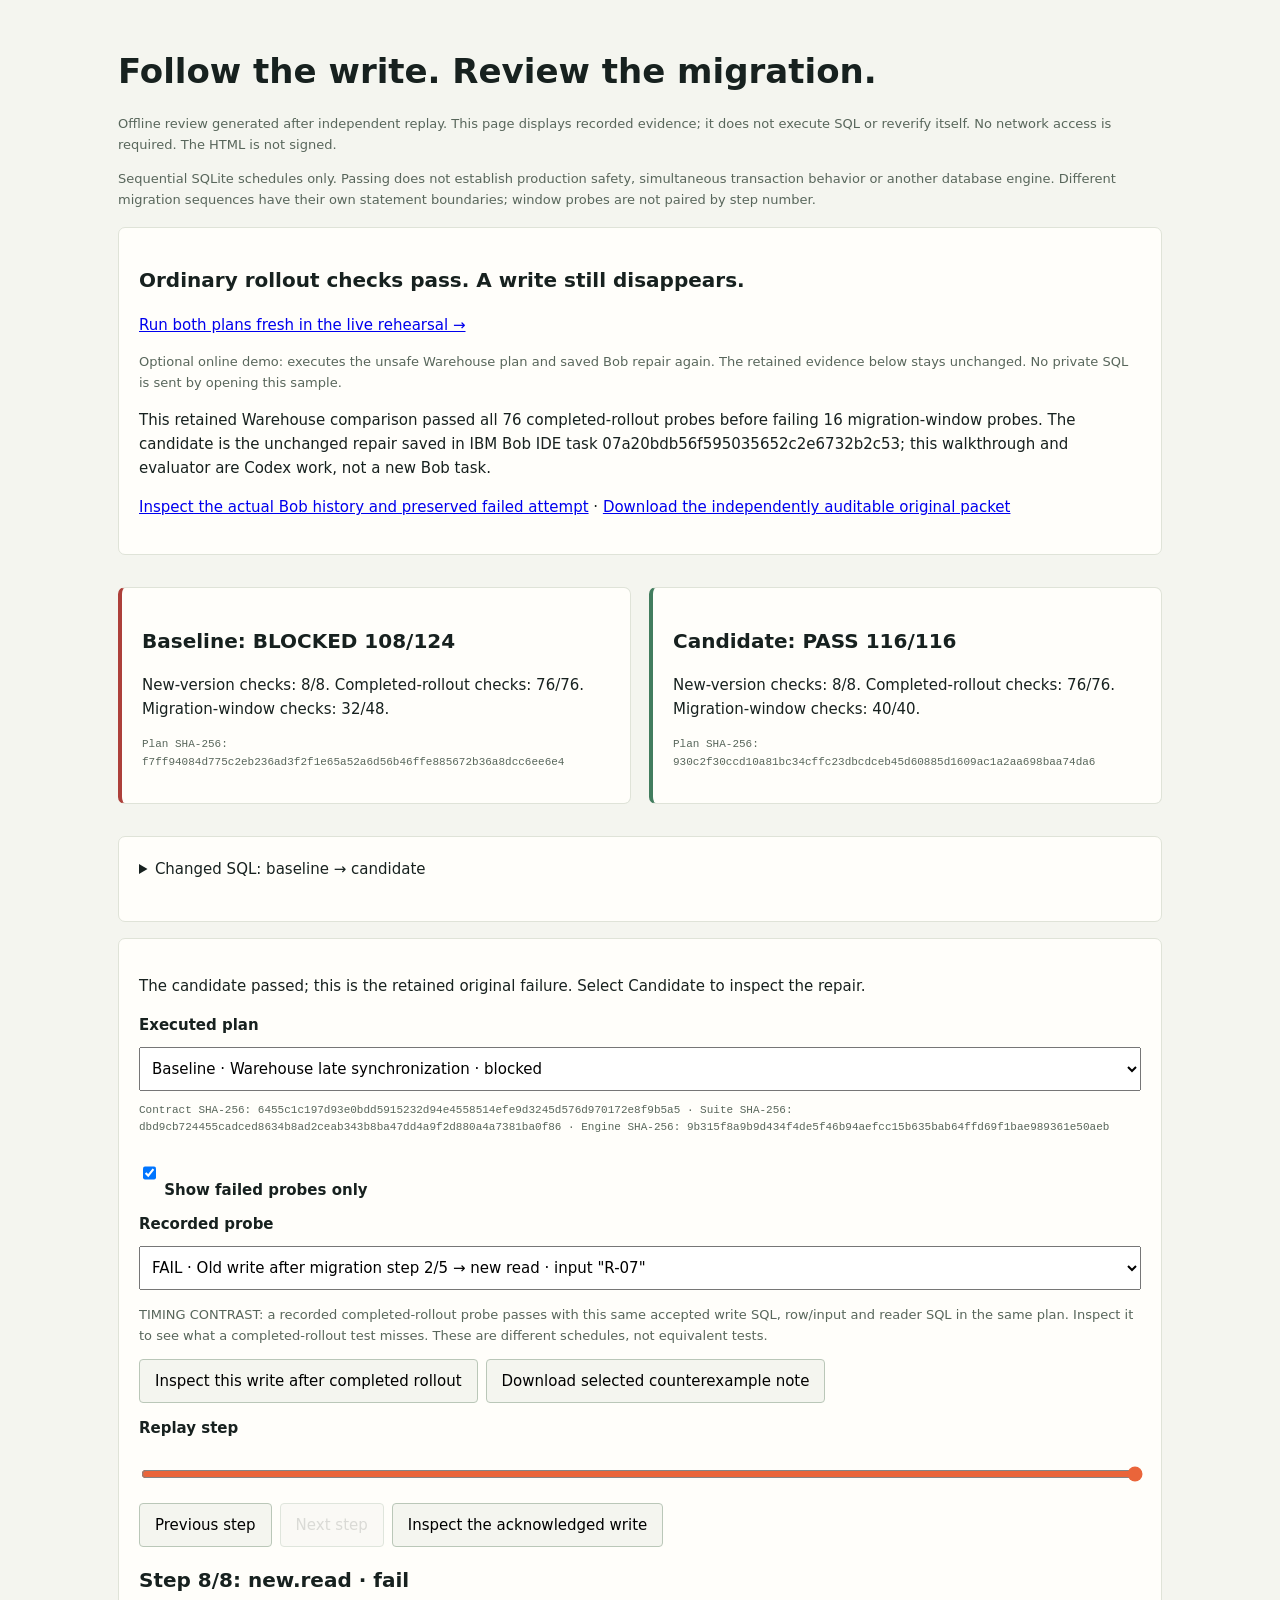
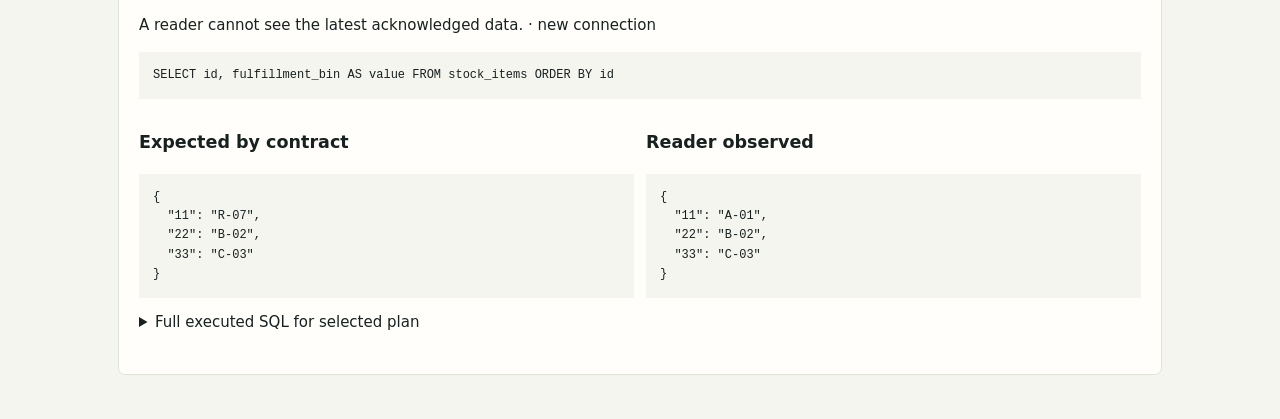
==== commit c2fe67a6: "Export selected counterexample notes from offline reviews" ====
--- a/public/bob-review-example.html
+++ b/public/bob-review-example.html
@@ -1,6 +1,6 @@
 <!doctype html>
 <html lang="en"><head><meta charset="utf-8"><meta name="viewport" content="width=device-width, initial-scale=1">
-<meta http-equiv="Content-Security-Policy" content="default-src 'none'; script-src 'sha256-SFggnCubPU+pHItxhs3gvGwEH7vzZ7WRvqWoVYFQixQ='; style-src 'sha256-OOUhCgu6rBUgqPCWRQnaaJOmiq1JMDM5YmnpzUVrilw='; base-uri 'none'; form-action 'none'"><title>Cutover recorded review</title><style>
+<meta http-equiv="Content-Security-Policy" content="default-src 'none'; script-src 'sha256-vEsRVutkGcRWx/ssoL/7ftkR6SF/CG3rQaSuqcIP5BU='; style-src 'sha256-OOUhCgu6rBUgqPCWRQnaaJOmiq1JMDM5YmnpzUVrilw='; base-uri 'none'; form-action 'none'"><title>Cutover recorded review</title><style>
 *{box-sizing:border-box}body{margin:0;background:#f4f5ef;color:#17211f;font:15px/1.6 system-ui,sans-serif}
 main{max-width:1100px;margin:auto;padding:28px}h1{font-size:34px;line-height:1.2}h2{font-size:20px}
 .scope{color:#58665b;font-size:13px}.cards,.columns{display:grid;grid-template-columns:repeat(2,minmax(0,1fr));gap:18px}
@@ -45,7 +45,7 @@
 -UPDATE stock_items SET fulfillment_bin = :value WHERE id = :id
 +UPDATE stock_items SET pick_bin = :value, fulfillment_bin = :value WHERE id = :id</pre></details></section><section><p id="review-focus" aria-live="polite"></p><label for="plan">Executed plan</label><select id="plan"></select>
 <p id="identity" class="identity"></p><label><input id="failures" type="checkbox"> Show failed probes only</label>
-<label for="probe">Recorded probe</label><select id="probe"></select><p id="probe-comparison" aria-live="polite"></p><button id="matching-probe" type="button" hidden>Inspect matching baseline probe</button><p id="timing-note" class="scope" aria-live="polite"></p><button id="timing-probe" type="button" hidden>Inspect this write after completed rollout</button><p id="empty" hidden>No failed probes in this report. Clear the filter to inspect passing executions.</p>
+<label for="probe">Recorded probe</label><select id="probe"></select><p id="probe-comparison" aria-live="polite"></p><button id="matching-probe" type="button" hidden>Inspect matching baseline probe</button><p id="timing-note" class="scope" aria-live="polite"></p><button id="timing-probe" type="button" hidden>Inspect this write after completed rollout</button><button id="selected-note" type="button" disabled>Download selected counterexample note</button><p id="note-status" class="scope" role="status"></p><p id="empty" hidden>No failed probes in this report. Clear the filter to inspect passing executions.</p>
 <div id="walk"><label for="position">Replay step</label><input id="position" type="range" min="0" value="0">
 <button id="previous" type="button">Previous step</button><button id="next" type="button">Next step</button><button id="accepted-write" type="button" hidden>Inspect the acknowledged write</button><div id="event" aria-live="polite"></div></div>
 <details><summary>Full executed SQL for selected plan</summary><div id="sql"></div></details></section>
@@ -107,6 +107,7 @@
   $('timing-note').textContent=timingPair?(afterRollout?
     'AFTER ROLLOUT: this recorded probe passes with the same accepted write SQL, row/input and reader SQL, after the full migration. Return to inspect the differing window schedule. Passing traces may omit row-value snapshots.':
     'TIMING CONTRAST: a recorded completed-rollout probe passes with this same accepted write SQL, row/input and reader SQL in the same plan. Inspect it to see what a completed-rollout test misses. These are different schedules, not equivalent tests.') :'';
+  $('selected-note').disabled=selected.passed||!selected.failure;$('note-status').textContent='';
   const paired=newFailures.has(selected.id);
   $('probe-comparison').textContent=paired?(current===1?
     'NEW FAILURE: this same probe passed in the baseline and failed in the candidate. Input and action sequence match; this does not identify a causal SQL line.':
@@ -132,7 +133,7 @@
   $('identity').textContent=`Contract SHA-256: ${r.contract_hash} · Suite SHA-256: ${r.suite_hash} · Engine SHA-256: ${r.engine_sha256}`;
   $('sql').replaceChildren();['migration','read','write','insert'].forEach(key=>{text('h3',key,$('sql'));text('pre',r.plan[key],$('sql'));});
   $('probe-comparison').textContent='';
-  if(!probes.length){selected=null;$('accepted-write').hidden=true;$('matching-probe').hidden=true;$('timing-probe').hidden=true;$('timing-note').textContent='';timingPair=null;}
+  if(!probes.length){selected=null;$('selected-note').disabled=true;$('note-status').textContent='';$('accepted-write').hidden=true;$('matching-probe').hidden=true;$('timing-probe').hidden=true;$('timing-note').textContent='';timingPair=null;}
   if(probes.length){const regression=current===1?probes.find(p=>newFailures.has(p.id)):null;
     $('probe').value=probes.some(p=>p.id===preferred)?preferred:regression?regression.id:probes.some(p=>p.id===r.witness?.id)?r.witness.id:probes[0].id;chooseProbe();}
 }
@@ -164,6 +165,35 @@
     [['Expected by contract',e.expected],['Reader observed',e.actual]].forEach(([label,values])=>{const col=document.createElement('div');pair.append(col);text('h3',label,col);text('pre',JSON.stringify(values,null,2),col);});
   }else text('p','No row values recorded at this step. Inputs are not a database snapshot.',$('event'));
 }
+function selectedFailureNote(probe,report){
+  if(probe.passed||!probe.failure)return null;
+  const partner=completedCounterpart(probe,report);
+  const counterpart=partner?report.results.find(p=>p.id===partner.other):null;
+  const evidence={
+    plan_name:report.plan.name,plan_status:report.status,plan_passed:report.passed,plan_total:report.total,
+    plan_hash:report.plan_hash,contract_hash:report.contract_hash,suite_hash:report.suite_hash,engine_sha256:report.engine_sha256,
+    selected_probe:{id:probe.id,title:probe.title,category:probe.category,payload:probe.payload,actions:probe.actions,
+      failure:probe.failure,trace:probe.trace},
+    completed_rollout_contrast:counterpart?{id:counterpart.id,passed:counterpart.passed,payload:counterpart.payload,
+      actions:counterpart.actions,trace:counterpart.trace}:null
+  };
+  const json=JSON.stringify(evidence,null,2),runs=json.match(/`+/g)||[];
+  const fence='`'.repeat(Math.max(3,...runs.map(run=>run.length+1)));
+  return '# Cutover selected counterexample\n\n'+
+    'Recorded evidence selected from an offline review. This export does not execute SQL or independently reverify the report. The HTML and this note are unsigned. Keep the original review packet for independent replay.\n\n'+
+    'Sequential SQLite schedules only; this is not proof of production safety or simultaneous transaction behavior.\n\n'+
+    (counterpart?'The completed-rollout contrast uses the same recorded accepted write SQL, row/input and reader SQL in this plan, with a different schedule. Passing traces may omit row snapshots.\n\n':'')+
+    '## Selected recorded evidence\n\n'+fence+'json\n'+json+'\n'+fence+'\n';
+}
+$('selected-note').onclick=()=>{
+  if(!selected)return;
+  const note=selectedFailureNote(selected,reports[current]);if(note===null)return;
+  const url=URL.createObjectURL(new Blob([note],{type:'text/markdown;charset=utf-8'}));
+  const link=document.createElement('a');link.href=url;
+  link.download='cutover-'+selected.id.replace(/[^a-zA-Z0-9_-]/g,'_').slice(0,96)+'-counterexample.md';
+  document.body.append(link);link.click();link.remove();setTimeout(()=>URL.revokeObjectURL(url),1000);
+  $('note-status').textContent='Downloaded the recorded counterexample for '+selected.id+'. No SQL was executed or uploaded.';
+};
 $('accepted-write').onclick=()=>{
   const accepted=selected&&acknowledgedWriteStep(selected);
   if(!accepted)return;
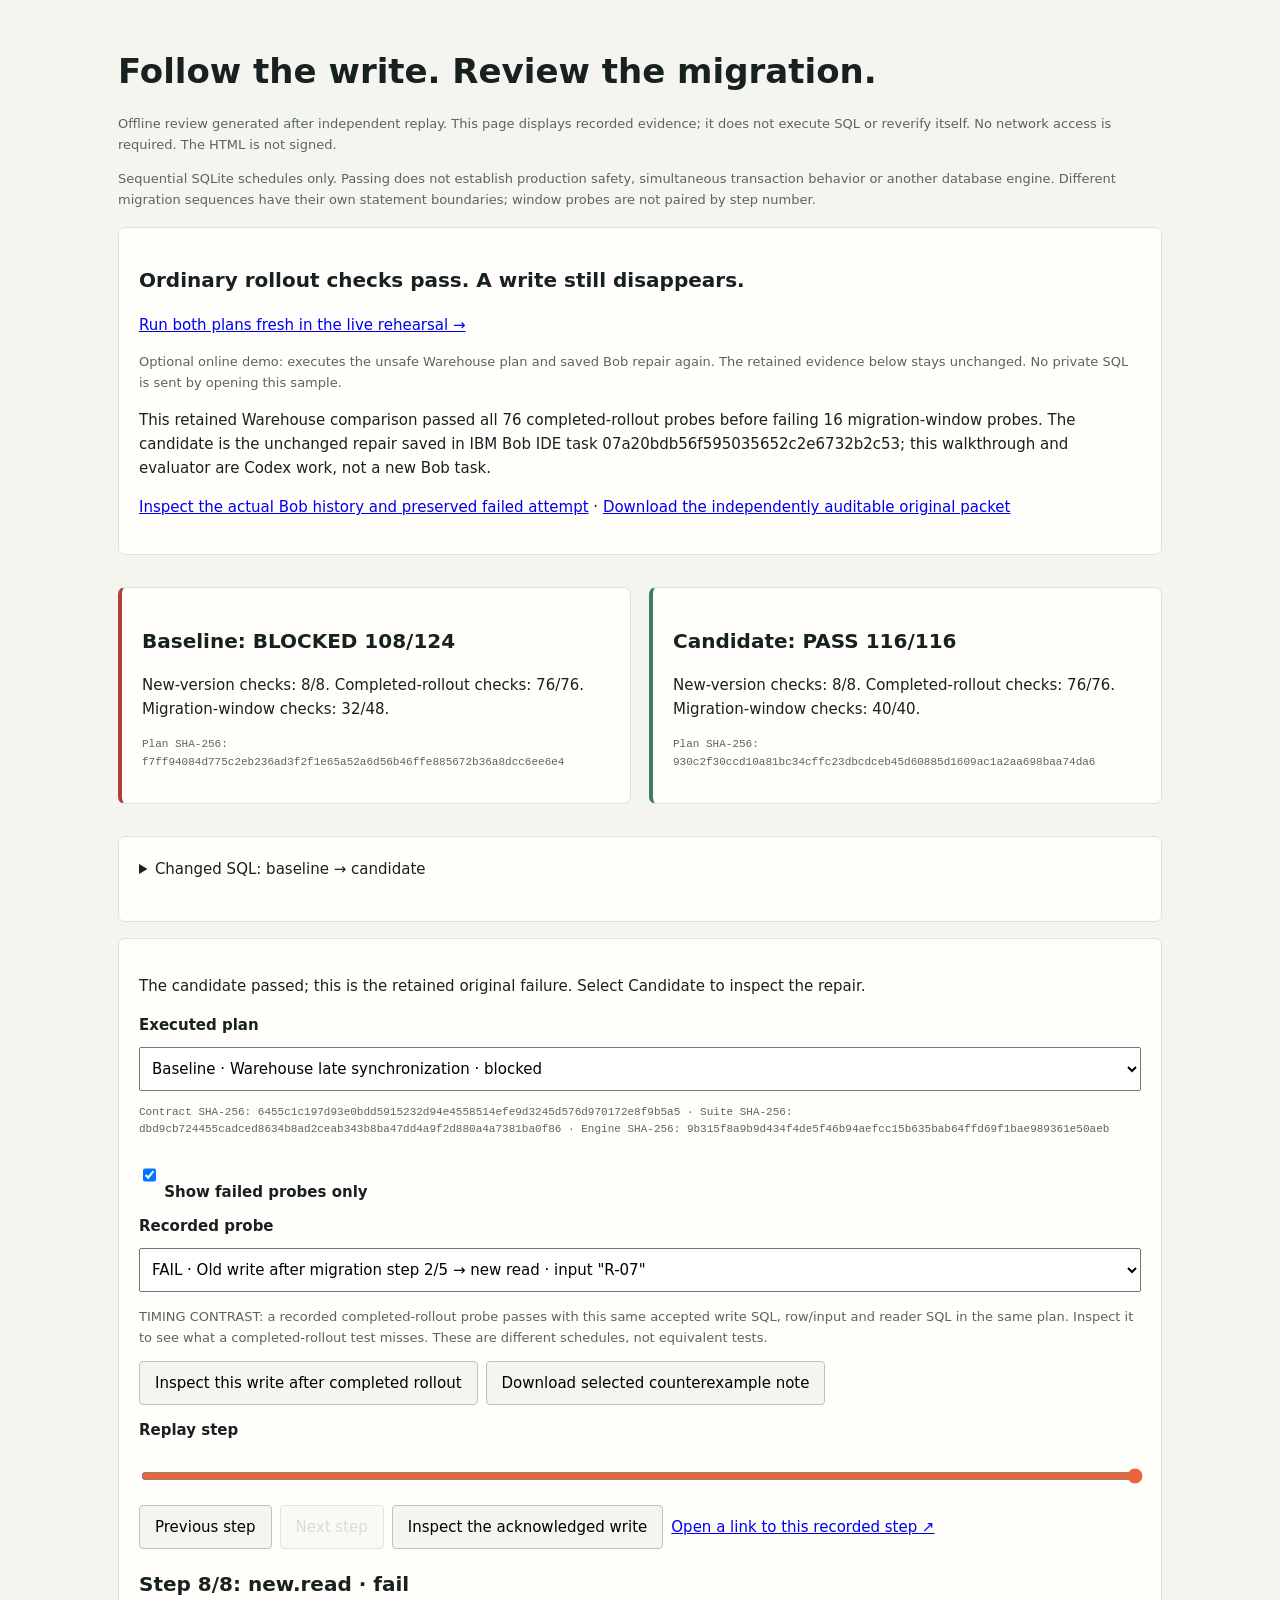
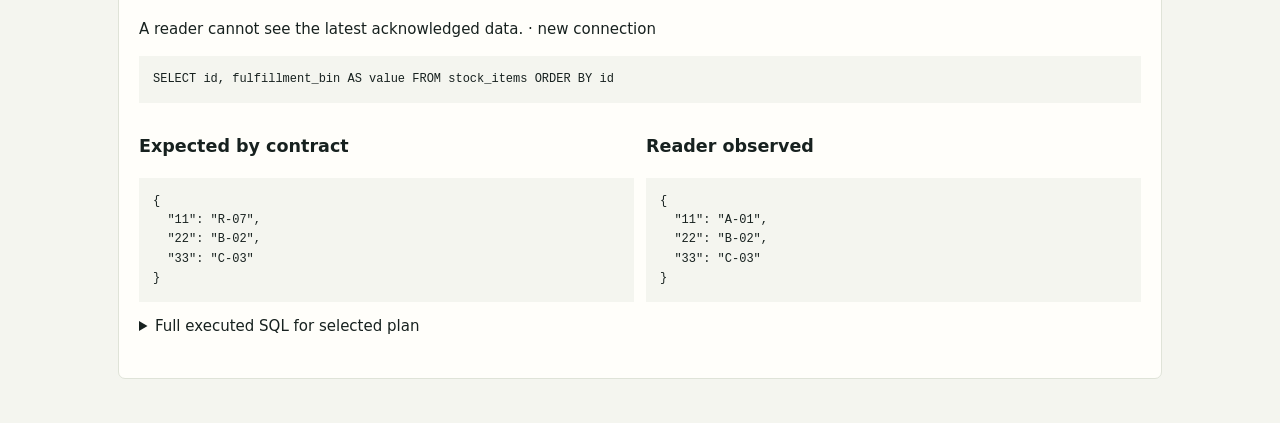
==== commit f076e278: "Link reviewers to exact recorded probe steps" ====
--- a/public/bob-review-example.html
+++ b/public/bob-review-example.html
@@ -1,6 +1,6 @@
 <!doctype html>
 <html lang="en"><head><meta charset="utf-8"><meta name="viewport" content="width=device-width, initial-scale=1">
-<meta http-equiv="Content-Security-Policy" content="default-src 'none'; script-src 'sha256-vEsRVutkGcRWx/ssoL/7ftkR6SF/CG3rQaSuqcIP5BU='; style-src 'sha256-OOUhCgu6rBUgqPCWRQnaaJOmiq1JMDM5YmnpzUVrilw='; base-uri 'none'; form-action 'none'"><title>Cutover recorded review</title><style>
+<meta http-equiv="Content-Security-Policy" content="default-src 'none'; script-src 'sha256-xB41GhE+Zg0Yfl0bPUI7KtVmwQza5y2LpQ7pVpCIgyM='; style-src 'sha256-zTrcC3b4ymBxJhpf3rU01JZzni00Qh7Kf9glAuKpHns='; base-uri 'none'; form-action 'none'"><title>Cutover recorded review</title><style>
 *{box-sizing:border-box}body{margin:0;background:#f4f5ef;color:#17211f;font:15px/1.6 system-ui,sans-serif}
 main{max-width:1100px;margin:auto;padding:28px}h1{font-size:34px;line-height:1.2}h2{font-size:20px}
 .scope{color:#58665b;font-size:13px}.cards,.columns{display:grid;grid-template-columns:repeat(2,minmax(0,1fr));gap:18px}
@@ -8,7 +8,7 @@
 .blocked{border-left:4px solid #ad403a}.pass{border-left:4px solid #427d5e}label{display:block;margin:10px 0;font-weight:600}
 select,input,button{font:inherit;max-width:100%;min-height:44px}select{width:100%;padding:8px}input[type=range]{width:100%;accent-color:#ea653a}
 button{padding:8px 15px;margin-right:8px;background:#f4f5ef;border:1px solid #bac7b8;border-radius:4px;cursor:pointer}
-button:disabled{opacity:.45;cursor:default}:focus-visible{outline:3px solid #ea653a;outline-offset:3px}
+.step-link{display:inline-block;min-height:44px;padding:8px 0;margin-right:12px}button:disabled{opacity:.45;cursor:default}:focus-visible{outline:3px solid #ea653a;outline-offset:3px}
 pre{white-space:pre-wrap;overflow-wrap:anywhere;background:#f4f5ef;padding:14px;font:12px/1.6 monospace;max-height:360px;overflow:auto}
 code,.identity{overflow-wrap:anywhere}.identity{font:11px/1.6 monospace;color:#58665b}summary{cursor:pointer;min-height:44px}
 .observations{display:grid;grid-template-columns:repeat(2,minmax(0,1fr));gap:12px}.observations>div{min-width:0}
@@ -44,15 +44,16 @@
 @@ -1 +1 @@
 -UPDATE stock_items SET fulfillment_bin = :value WHERE id = :id
 +UPDATE stock_items SET pick_bin = :value, fulfillment_bin = :value WHERE id = :id</pre></details></section><section><p id="review-focus" aria-live="polite"></p><label for="plan">Executed plan</label><select id="plan"></select>
-<p id="identity" class="identity"></p><label><input id="failures" type="checkbox"> Show failed probes only</label>
+<p id="locator-status" class="scope" role="status"></p><p id="identity" class="identity"></p><label><input id="failures" type="checkbox"> Show failed probes only</label>
 <label for="probe">Recorded probe</label><select id="probe"></select><p id="probe-comparison" aria-live="polite"></p><button id="matching-probe" type="button" hidden>Inspect matching baseline probe</button><p id="timing-note" class="scope" aria-live="polite"></p><button id="timing-probe" type="button" hidden>Inspect this write after completed rollout</button><button id="selected-note" type="button" disabled>Download selected counterexample note</button><p id="note-status" class="scope" role="status"></p><p id="empty" hidden>No failed probes in this report. Clear the filter to inspect passing executions.</p>
 <div id="walk"><label for="position">Replay step</label><input id="position" type="range" min="0" value="0">
-<button id="previous" type="button">Previous step</button><button id="next" type="button">Next step</button><button id="accepted-write" type="button" hidden>Inspect the acknowledged write</button><div id="event" aria-live="polite"></div></div>
+<button id="previous" type="button">Previous step</button><button id="next" type="button">Next step</button><button id="accepted-write" type="button" hidden>Inspect the acknowledged write</button><a id="saved-step" class="step-link" href="#" target="_blank" rel="noopener noreferrer" hidden>Open a link to this recorded step ↗</a><div id="event" aria-live="polite"></div></div>
 <details><summary>Full executed SQL for selected plan</summary><div id="sql"></div></details></section>
 <noscript><p>JavaScript is disabled. Read the companion Markdown and JSON for the complete evidence.</p></noscript></main>
 <script id="recorded-data" type="application/json">[{"schema_version":2,"engine_version":"0.3.14","sqlite_version":"3.50.4","engine_sha256":"9b315f8a9b9d434f4de5f46b94aefcc15b635bab64ffd69f1bae989361e50aeb","case":"custom","project":"Warehouse / bin relocation","created_at":"2026-09-27T04:28:52.192445+00:00","plan":{"name":"Warehouse late synchronization","read":"SELECT id, fulfillment_bin AS value FROM stock_items ORDER BY id","write":"UPDATE stock_items SET fulfillment_bin = :value WHERE id = :id","insert":"INSERT INTO stock_items (id, pick_bin, fulfillment_bin) VALUES (:id, :value, :value)","migration":"ALTER TABLE stock_items ADD COLUMN fulfillment_bin TEXT;\nUPDATE stock_items SET fulfillment_bin = pick_bin;\nCREATE TRIGGER sync_old_update AFTER UPDATE OF pick_bin ON stock_items\nWHEN NEW.pick_bin IS NOT NEW.fulfillment_bin\nBEGIN\n  UPDATE stock_items SET fulfillment_bin = NEW.pick_bin WHERE id = NEW.id;\nEND;\nCREATE TRIGGER sync_new_update AFTER UPDATE OF fulfillment_bin ON stock_items\nWHEN NEW.fulfillment_bin IS NOT NEW.pick_bin\nBEGIN\n  UPDATE stock_items SET pick_bin = NEW.fulfillment_bin WHERE id = NEW.id;\nEND;\nCREATE TRIGGER sync_old_insert AFTER INSERT ON stock_items\nWHEN NEW.fulfillment_bin IS NULL\nBEGIN\n  UPDATE stock_items SET fulfillment_bin = NEW.pick_bin WHERE id = NEW.id;\nEND;"},"plan_hash":"f7ff94084d775c2eb236ad3f2f1e65a52a6d56b46ffe885672b36a8dcc6ee6e4","contract_hash":"6455c1c197d93e0bdd5915232d94e4558514efe9d3245d576d970172e8f9b5a5","suite_hash":"dbd9cb724455cadced8634b8ad2ceab343b8ba47dd4a9f2d880a4a7381ba0f86","status":"blocked","passed":108,"failed":16,"total":124,"baseline":{"passed":8,"total":8,"results":[{"passed":true,"trace":[{"step":1,"action":"migrate","connection":"migration","status":"pass","sql":"ALTER TABLE stock_items ADD COLUMN fulfillment_bin TEXT;\nUPDATE stock_items SET fulfillment_bin = pick_bin;\nCREATE TRIGGER sync_old_update AFTER UPDATE OF pick_bin ON stock_items\nWHEN NEW.pick_bin IS NOT NEW.fulfillment_bin\nBEGIN\n  UPDATE stock_items SET fulfillment_bin = NEW.pick_bin WHERE id = NEW.id;\nEND;\nCREATE TRIGGER sync_new_update AFTER UPDATE OF fulfillment_bin ON stock_items\nWHEN NEW.fulfillment_bin IS NOT NEW.pick_bin\nBEGIN\n  UPDATE stock_items SET pick_bin = NEW.fulfillment_bin WHERE id = NEW.id;\nEND;\nCREATE TRIGGER sync_old_insert AFTER INSERT ON stock_items\nWHEN NEW.fulfillment_bin IS NULL\nBEGIN\n  UPDATE stock_items SET fulfillment_bin = NEW.pick_bin WHERE id = NEW.id;\nEND;","detail":"Migration statement executed against a fresh in-memory database."},{"step":2,"action":"new.write","connection":"new","status":"pass","sql":"UPDATE stock_items SET fulfillment_bin = :value WHERE id = :id","params":{"id":11,"value":"R-07"},"detail":"Write acknowledged; independent ledger updated."},{"step":3,"action":"new.read","connection":"new","status":"pass","sql":"SELECT id, fulfillment_bin AS value FROM stock_items ORDER BY id","detail":"All 3 records match the independent write ledger."},{"step":4,"action":"target.check","connection":"migration","status":"pass","sql":"SELECT id, \"fulfillment_bin\" AS value FROM \"stock_items\" ORDER BY id","detail":"Required target column matches the independent write ledger."}],"failure":null,"seed_id":11,"seed_ids_tested":[11,22,33]},{"passed":true,"trace":[{"step":1,"action":"migrate","connection":"migration","status":"pass","sql":"ALTER TABLE stock_items ADD COLUMN fulfillment_bin TEXT;\nUPDATE stock_items SET fulfillment_bin = pick_bin;\nCREATE TRIGGER sync_old_update AFTER UPDATE OF pick_bin ON stock_items\nWHEN NEW.pick_bin IS NOT NEW.fulfillment_bin\nBEGIN\n  UPDATE stock_items SET fulfillment_bin = NEW.pick_bin WHERE id = NEW.id;\nEND;\nCREATE TRIGGER sync_new_update AFTER UPDATE OF fulfillment_bin ON stock_items\nWHEN NEW.fulfillment_bin IS NOT NEW.pick_bin\nBEGIN\n  UPDATE stock_items SET pick_bin = NEW.fulfillment_bin WHERE id = NEW.id;\nEND;\nCREATE TRIGGER sync_old_insert AFTER INSERT ON stock_items\nWHEN NEW.fulfillment_bin IS NULL\nBEGIN\n  UPDATE stock_items SET fulfillment_bin = NEW.pick_bin WHERE id = NEW.id;\nEND;","detail":"Migration statement executed against a fresh in-memory database."},{"step":2,"action":"new.insert","connection":"new","status":"pass","sql":"INSERT INTO stock_items (id, pick_bin, fulfillment_bin) VALUES (:id, :value, :value)","params":{"id":34,"value":"R-07"},"detail":"Write acknowledged; independent ledger updated."},{"step":3,"action":"new.read","connection":"new","status":"pass","sql":"SELECT id, fulfillment_bin AS value FROM stock_items ORDER BY id","detail":"All 4 records match the independent write ledger."},{"step":4,"action":"target.check","connection":"migration","status":"pass","sql":"SELECT id, \"fulfillment_bin\" AS value FROM \"stock_items\" ORDER BY id","detail":"Required target column matches the independent write ledger."}],"failure":null,"seed_id":11,"seed_ids_tested":[11],"insert_id":34,"insert_ids_tested":[34,35]},{"passed":true,"trace":[{"step":1,"action":"migrate","connection":"migration","status":"pass","sql":"ALTER TABLE stock_items ADD COLUMN fulfillment_bin TEXT;\nUPDATE stock_items SET fulfillment_bin = pick_bin;\nCREATE TRIGGER sync_old_update AFTER UPDATE OF pick_bin ON stock_items\nWHEN NEW.pick_bin IS NOT NEW.fulfillment_bin\nBEGIN\n  UPDATE stock_items SET fulfillment_bin = NEW.pick_bin WHERE id = NEW.id;\nEND;\nCREATE TRIGGER sync_new_update AFTER UPDATE OF fulfillment_bin ON stock_items\nWHEN NEW.fulfillment_bin IS NOT NEW.pick_bin\nBEGIN\n  UPDATE stock_items SET pick_bin = NEW.fulfillment_bin WHERE id = NEW.id;\nEND;\nCREATE TRIGGER sync_old_insert AFTER INSERT ON stock_items\nWHEN NEW.fulfillment_bin IS NULL\nBEGIN\n  UPDATE stock_items SET fulfillment_bin = NEW.pick_bin WHERE id = NEW.id;\nEND;","detail":"Migration statement executed against a fresh in-memory database."},{"step":2,"action":"new.write","connection":"new","status":"pass","sql":"UPDATE stock_items SET fulfillment_bin = :value WHERE id = :id","params":{"id":11,"value":"Z'12"},"detail":"Write acknowledged; independent ledger updated."},{"step":3,"action":"new.read","connection":"new","status":"pass","sql":"SELECT id, fulfillment_bin AS value FROM stock_items ORDER BY id","detail":"All 3 records match the independent write ledger."},{"step":4,"action":"target.check","connection":"migration","status":"pass","sql":"SELECT id, \"fulfillment_bin\" AS value FROM \"stock_items\" ORDER BY id","detail":"Required target column matches the independent write ledger."}],"failure":null,"seed_id":11,"seed_ids_tested":[11,22,33]},{"passed":true,"trace":[{"step":1,"action":"migrate","connection":"migration","status":"pass","sql":"ALTER TABLE stock_items ADD COLUMN fulfillment_bin TEXT;\nUPDATE stock_items SET fulfillment_bin = pick_bin;\nCREATE TRIGGER sync_old_update AFTER UPDATE OF pick_bin ON stock_items\nWHEN NEW.pick_bin IS NOT NEW.fulfillment_bin\nBEGIN\n  UPDATE stock_items SET fulfillment_bin = NEW.pick_bin WHERE id = NEW.id;\nEND;\nCREATE TRIGGER sync_new_update AFTER UPDATE OF fulfillment_bin ON stock_items\nWHEN NEW.fulfillment_bin IS NOT NEW.pick_bin\nBEGIN\n  UPDATE stock_items SET pick_bin = NEW.fulfillment_bin WHERE id = NEW.id;\nEND;\nCREATE TRIGGER sync_old_insert AFTER INSERT ON stock_items\nWHEN NEW.fulfillment_bin IS NULL\nBEGIN\n  UPDATE stock_items SET fulfillment_bin = NEW.pick_bin WHERE id = NEW.id;\nEND;","detail":"Migration statement executed against a fresh in-memory database."},{"step":2,"action":"new.insert","connection":"new","status":"pass","sql":"INSERT INTO stock_items (id, pick_bin, fulfillment_bin) VALUES (:id, :value, :value)","params":{"id":34,"value":"Z'12"},"detail":"Write acknowledged; independent ledger updated."},{"step":3,"action":"new.read","connection":"new","status":"pass","sql":"SELECT id, fulfillment_bin AS value FROM stock_items ORDER BY id","detail":"All 4 records match the independent write ledger."},{"step":4,"action":"target.check","connection":"migration","status":"pass","sql":"SELECT id, \"fulfillment_bin\" AS value FROM \"stock_items\" ORDER BY id","detail":"Required target column matches the independent write ledger."}],"failure":null,"seed_id":11,"seed_ids_tested":[11],"insert_id":34,"insert_ids_tested":[34,35]},{"passed":true,"trace":[{"step":1,"action":"migrate","connection":"migration","status":"pass","sql":"ALTER TABLE stock_items ADD COLUMN fulfillment_bin TEXT;\nUPDATE stock_items SET fulfillment_bin = pick_bin;\nCREATE TRIGGER sync_old_update AFTER UPDATE OF pick_bin ON stock_items\nWHEN NEW.pick_bin IS NOT NEW.fulfillment_bin\nBEGIN\n  UPDATE stock_items SET fulfillment_bin = NEW.pick_bin WHERE id = NEW.id;\nEND;\nCREATE TRIGGER sync_new_update AFTER UPDATE OF fulfillment_bin ON stock_items\nWHEN NEW.fulfillment_bin IS NOT NEW.pick_bin\nBEGIN\n  UPDATE stock_items SET pick_bin = NEW.fulfillment_bin WHERE id = NEW.id;\nEND;\nCREATE TRIGGER sync_old_insert AFTER INSERT ON stock_items\nWHEN NEW.fulfillment_bin IS NULL\nBEGIN\n  UPDATE stock_items SET fulfillment_bin = NEW.pick_bin WHERE id = NEW.id;\nEND;","detail":"Migration statement executed against a fresh in-memory database."},{"step":2,"action":"new.write","connection":"new","status":"pass","sql":"UPDATE stock_items SET fulfillment_bin = :value WHERE id = :id","params":{"id":11,"value":"0"},"detail":"Write acknowledged; independent ledger updated."},{"step":3,"action":"new.read","connection":"new","status":"pass","sql":"SELECT id, fulfillment_bin AS value FROM stock_items ORDER BY id","detail":"All 3 records match the independent write ledger."},{"step":4,"action":"target.check","connection":"migration","status":"pass","sql":"SELECT id, \"fulfillment_bin\" AS value FROM \"stock_items\" ORDER BY id","detail":"Required target column matches the independent write ledger."}],"failure":null,"seed_id":11,"seed_ids_tested":[11,22,33]},{"passed":true,"trace":[{"step":1,"action":"migrate","connection":"migration","status":"pass","sql":"ALTER TABLE stock_items ADD COLUMN fulfillment_bin TEXT;\nUPDATE stock_items SET fulfillment_bin = pick_bin;\nCREATE TRIGGER sync_old_update AFTER UPDATE OF pick_bin ON stock_items\nWHEN NEW.pick_bin IS NOT NEW.fulfillment_bin\nBEGIN\n  UPDATE stock_items SET fulfillment_bin = NEW.pick_bin WHERE id = NEW.id;\nEND;\nCREATE TRIGGER sync_new_update AFTER UPDATE OF fulfillment_bin ON stock_items\nWHEN NEW.fulfillment_bin IS NOT NEW.pick_bin\nBEGIN\n  UPDATE stock_items SET pick_bin = NEW.fulfillment_bin WHERE id = NEW.id;\nEND;\nCREATE TRIGGER sync_old_insert AFTER INSERT ON stock_items\nWHEN NEW.fulfillment_bin IS NULL\nBEGIN\n  UPDATE stock_items SET fulfillment_bin = NEW.pick_bin WHERE id = NEW.id;\nEND;","detail":"Migration statement executed against a fresh in-memory database."},{"step":2,"action":"new.insert","connection":"new","status":"pass","sql":"INSERT INTO stock_items (id, pick_bin, fulfillment_bin) VALUES (:id, :value, :value)","params":{"id":34,"value":"0"},"detail":"Write acknowledged; independent ledger updated."},{"step":3,"action":"new.read","connection":"new","status":"pass","sql":"SELECT id, fulfillment_bin AS value FROM stock_items ORDER BY id","detail":"All 4 records match the independent write ledger."},{"step":4,"action":"target.check","connection":"migration","status":"pass","sql":"SELECT id, \"fulfillment_bin\" AS value FROM \"stock_items\" ORDER BY id","detail":"Required target column matches the independent write ledger."}],"failure":null,"seed_id":11,"seed_ids_tested":[11],"insert_id":34,"insert_ids_tested":[34,35]},{"passed":true,"trace":[{"step":1,"action":"migrate","connection":"migration","status":"pass","sql":"ALTER TABLE stock_items ADD COLUMN fulfillment_bin TEXT;\nUPDATE stock_items SET fulfillment_bin = pick_bin;\nCREATE TRIGGER sync_old_update AFTER UPDATE OF pick_bin ON stock_items\nWHEN NEW.pick_bin IS NOT NEW.fulfillment_bin\nBEGIN\n  UPDATE stock_items SET fulfillment_bin = NEW.pick_bin WHERE id = NEW.id;\nEND;\nCREATE TRIGGER sync_new_update AFTER UPDATE OF fulfillment_bin ON stock_items\nWHEN NEW.fulfillment_bin IS NOT NEW.pick_bin\nBEGIN\n  UPDATE stock_items SET pick_bin = NEW.fulfillment_bin WHERE id = NEW.id;\nEND;\nCREATE TRIGGER sync_old_insert AFTER INSERT ON stock_items\nWHEN NEW.fulfillment_bin IS NULL\nBEGIN\n  UPDATE stock_items SET fulfillment_bin = NEW.pick_bin WHERE id = NEW.id;\nEND;","detail":"Migration statement executed against a fresh in-memory database."},{"step":2,"action":"new.write","connection":"new","status":"pass","sql":"UPDATE stock_items SET fulfillment_bin = :value WHERE id = :id","params":{"id":11,"value":"\u6771\u4eac-\u68da"},"detail":"Write acknowledged; independent ledger updated."},{"step":3,"action":"new.read","connection":"new","status":"pass","sql":"SELECT id, fulfillment_bin AS value FROM stock_items ORDER BY id","detail":"All 3 records match the independent write ledger."},{"step":4,"action":"target.check","connection":"migration","status":"pass","sql":"SELECT id, \"fulfillment_bin\" AS value FROM \"stock_items\" ORDER BY id","detail":"Required target column matches the independent write ledger."}],"failure":null,"seed_id":11,"seed_ids_tested":[11,22,33]},{"passed":true,"trace":[{"step":1,"action":"migrate","connection":"migration","status":"pass","sql":"ALTER TABLE stock_items ADD COLUMN fulfillment_bin TEXT;\nUPDATE stock_items SET fulfillment_bin = pick_bin;\nCREATE TRIGGER sync_old_update AFTER UPDATE OF pick_bin ON stock_items\nWHEN NEW.pick_bin IS NOT NEW.fulfillment_bin\nBEGIN\n  UPDATE stock_items SET fulfillment_bin = NEW.pick_bin WHERE id = NEW.id;\nEND;\nCREATE TRIGGER sync_new_update AFTER UPDATE OF fulfillment_bin ON stock_items\nWHEN NEW.fulfillment_bin IS NOT NEW.pick_bin\nBEGIN\n  UPDATE stock_items SET pick_bin = NEW.fulfillment_bin WHERE id = NEW.id;\nEND;\nCREATE TRIGGER sync_old_insert AFTER INSERT ON stock_items\nWHEN NEW.fulfillment_bin IS NULL\nBEGIN\n  UPDATE stock_items SET fulfillment_bin = NEW.pick_bin WHERE id = NEW.id;\nEND;","detail":"Migration statement executed against a fresh in-memory database."},{"step":2,"action":"new.insert","connection":"new","status":"pass","sql":"INSERT INTO stock_items (id, pick_bin, fulfillment_bin) VALUES (:id, :value, :value)","params":{"id":34,"value":"\u6771\u4eac-\u68da"},"detail":"Write acknowledged; independent ledger updated."},{"step":3,"action":"new.read","connection":"new","status":"pass","sql":"SELECT id, fulfillment_bin AS value FROM stock_items ORDER BY id","detail":"All 4 records match the independent write ledger."},{"step":4,"action":"target.check","connection":"migration","status":"pass","sql":"SELECT id, \"fulfillment_bin\" AS value FROM \"stock_items\" ORDER BY id","detail":"Required target column matches the independent write ledger."}],"failure":null,"seed_id":11,"seed_ids_tested":[11],"insert_id":34,"insert_ids_tested":[34,35]}]},"categories":[{"id":"compatibility","passed":4,"total":4},{"id":"mixed_versions","passed":12,"total":12},{"id":"new_records","passed":16,"total":16},{"id":"rollback","passed":4,"total":4},{"id":"interleaving","passed":32,"total":32},{"id":"in_flight","passed":8,"total":8},{"id":"migration_window","passed":32,"total":48}],"witness":{"passed":false,"trace":[{"step":1,"action":"migration.statement.0","connection":"migration","status":"pass","sql":"ALTER TABLE stock_items ADD COLUMN fulfillment_bin TEXT;","detail":"Migration statement executed against a fresh in-memory database."},{"step":2,"action":"migration.statement.1","connection":"migration","status":"pass","sql":"UPDATE stock_items SET fulfillment_bin = pick_bin;","detail":"Migration statement executed against a fresh in-memory database."},{"step":3,"action":"old.write","connection":"old","status":"pass","sql":"UPDATE stock_items SET pick_bin = :value WHERE id = :id","params":{"id":11,"value":"R-07"},"detail":"Write acknowledged; independent ledger updated."},{"step":4,"action":"old.read","connection":"old","status":"pass","sql":"SELECT id, pick_bin AS value FROM stock_items ORDER BY id","expected":{"11":"R-07","22":"B-02","33":"C-03"},"actual":{"11":"R-07","22":"B-02","33":"C-03"},"detail":"All 3 records match the independent write ledger."},{"step":5,"action":"migration.statement.2","connection":"migration","status":"pass","sql":"CREATE TRIGGER sync_old_update AFTER UPDATE OF pick_bin ON stock_items\nWHEN NEW.pick_bin IS NOT NEW.fulfillment_bin\nBEGIN\n  UPDATE stock_items SET fulfillment_bin = NEW.pick_bin WHERE id = NEW.id;\nEND;","detail":"Migration statement executed against a fresh in-memory database."},{"step":6,"action":"migration.statement.3","connection":"migration","status":"pass","sql":"CREATE TRIGGER sync_new_update AFTER UPDATE OF fulfillment_bin ON stock_items\nWHEN NEW.fulfillment_bin IS NOT NEW.pick_bin\nBEGIN\n  UPDATE stock_items SET pick_bin = NEW.fulfillment_bin WHERE id = NEW.id;\nEND;","detail":"Migration statement executed against a fresh in-memory database."},{"step":7,"action":"migration.statement.4","connection":"migration","status":"pass","sql":"CREATE TRIGGER sync_old_insert AFTER INSERT ON stock_items\nWHEN NEW.fulfillment_bin IS NULL\nBEGIN\n  UPDATE stock_items SET fulfillment_bin = NEW.pick_bin WHERE id = NEW.id;\nEND;","detail":"Migration statement executed against a fresh in-memory database."},{"step":8,"action":"new.read","connection":"new","status":"fail","sql":"SELECT id, fulfillment_bin AS value FROM stock_items ORDER BY id","expected":{"11":"R-07","22":"B-02","33":"C-03"},"actual":{"11":"A-01","22":"B-02","33":"C-03"},"detail":"A reader cannot see the latest acknowledged data."}],"failure":{"kind":"data_mismatch","message":"A reader cannot see the latest acknowledged data.","expected":{"11":"R-07","22":"B-02","33":"C-03"},"actual":{"11":"A-01","22":"B-02","33":"C-03"},"action":"new.read","step":8},"seed_id":11,"seed_ids_tested":[11],"id":"window_write_after_2-0","title":"Old write after migration step 2/5 \u2192 new read","category":"migration_window","payload":"R-07","actions":["migration.statement.0","migration.statement.1","old.write","old.read","migration.statement.2","migration.statement.3","migration.statement.4","new.read"],"migration_boundary":2},"results":[{"passed":true,"trace":[{"step":1,"action":"migrate","connection":"migration","status":"pass","sql":"ALTER TABLE stock_items ADD COLUMN fulfillment_bin TEXT;\nUPDATE stock_items SET fulfillment_bin = pick_bin;\nCREATE TRIGGER sync_old_update AFTER UPDATE OF pick_bin ON stock_items\nWHEN NEW.pick_bin IS NOT NEW.fulfillment_bin\nBEGIN\n  UPDATE stock_items SET fulfillment_bin = NEW.pick_bin WHERE id = NEW.id;\nEND;\nCREATE TRIGGER sync_new_update AFTER UPDATE OF fulfillment_bin ON stock_items\nWHEN NEW.fulfillment_bin IS NOT NEW.pick_bin\nBEGIN\n  UPDATE stock_items SET pick_bin = NEW.fulfillment_bin WHERE id = NEW.id;\nEND;\nCREATE TRIGGER sync_old_insert AFTER INSERT ON stock_items\nWHEN NEW.fulfillment_bin IS NULL\nBEGIN\n  UPDATE stock_items SET fulfillment_bin = NEW.pick_bin WHERE id = NEW.id;\nEND;","detail":"Migration statement executed against a fresh in-memory database."},{"step":2,"action":"old.read","connection":"old","status":"pass","sql":"SELECT id, pick_bin AS value FROM stock_items ORDER BY id","detail":"All 3 records match the independent write ledger."},{"step":3,"action":"target.check","connection":"migration","status":"pass","sql":"SELECT id, \"fulfillment_bin\" AS value FROM \"stock_items\" ORDER BY id","detail":"Required target column matches the independent write ledger."}],"failure":null,"seed_id":11,"seed_ids_tested":[11],"id":"old_survives-0","title":"Old worker after migration","category":"compatibility","payload":"R-07","actions":["migrate","old.read"]},{"passed":true,"trace":[{"step":1,"action":"migrate","connection":"migration","status":"pass","sql":"ALTER TABLE stock_items ADD COLUMN fulfillment_bin TEXT;\nUPDATE stock_items SET fulfillment_bin = pick_bin;\nCREATE TRIGGER sync_old_update AFTER UPDATE OF pick_bin ON stock_items\nWHEN NEW.pick_bin IS NOT NEW.fulfillment_bin\nBEGIN\n  UPDATE stock_items SET fulfillment_bin = NEW.pick_bin WHERE id = NEW.id;\nEND;\nCREATE TRIGGER sync_new_update AFTER UPDATE OF fulfillment_bin ON stock_items\nWHEN NEW.fulfillment_bin IS NOT NEW.pick_bin\nBEGIN\n  UPDATE stock_items SET pick_bin = NEW.fulfillment_bin WHERE id = NEW.id;\nEND;\nCREATE TRIGGER sync_old_insert AFTER INSERT ON stock_items\nWHEN NEW.fulfillment_bin IS NULL\nBEGIN\n  UPDATE stock_items SET fulfillment_bin = NEW.pick_bin WHERE id = NEW.id;\nEND;","detail":"Migration statement executed against a fresh in-memory database."},{"step":2,"action":"old.read","connection":"old","status":"pass","sql":"SELECT id, pick_bin AS value FROM stock_items ORDER BY id","detail":"All 3 records match the independent write ledger."},{"step":3,"action":"target.check","connection":"migration","status":"pass","sql":"SELECT id, \"fulfillment_bin\" AS value FROM \"stock_items\" ORDER BY id","detail":"Required target column matches the independent write ledger."}],"failure":null,"seed_id":11,"seed_ids_tested":[11],"id":"old_survives-1","title":"Old worker after migration","category":"compatibility","payload":"Z'12","actions":["migrate","old.read"]},{"passed":true,"trace":[{"step":1,"action":"migrate","connection":"migration","status":"pass","sql":"ALTER TABLE stock_items ADD COLUMN fulfillment_bin TEXT;\nUPDATE stock_items SET fulfillment_bin = pick_bin;\nCREATE TRIGGER sync_old_update AFTER UPDATE OF pick_bin ON stock_items\nWHEN NEW.pick_bin IS NOT NEW.fulfillment_bin\nBEGIN\n  UPDATE stock_items SET fulfillment_bin = NEW.pick_bin WHERE id = NEW.id;\nEND;\nCREATE TRIGGER sync_new_update AFTER UPDATE OF fulfillment_bin ON stock_items\nWHEN NEW.fulfillment_bin IS NOT NEW.pick_bin\nBEGIN\n  UPDATE stock_items SET pick_bin = NEW.fulfillment_bin WHERE id = NEW.id;\nEND;\nCREATE TRIGGER sync_old_insert AFTER INSERT ON stock_items\nWHEN NEW.fulfillment_bin IS NULL\nBEGIN\n  UPDATE stock_items SET fulfillment_bin = NEW.pick_bin WHERE id = NEW.id;\nEND;","detail":"Migration statement executed against a fresh in-memory database."},{"step":2,"action":"old.read","connection":"old","status":"pass","sql":"SELECT id, pick_bin AS value FROM stock_items ORDER BY id","detail":"All 3 records match the independent write ledger."},{"step":3,"action":"target.check","connection":"migration","status":"pass","sql":"SELECT id, \"fulfillment_bin\" AS value FROM \"stock_items\" ORDER BY id","detail":"Required target column matches the independent write ledger."}],"failure":null,"seed_id":11,"seed_ids_tested":[11],"id":"old_survives-2","title":"Old worker after migration","category":"compatibility","payload":"0","actions":["migrate","old.read"]},{"passed":true,"trace":[{"step":1,"action":"migrate","connection":"migration","status":"pass","sql":"ALTER TABLE stock_items ADD COLUMN fulfillment_bin TEXT;\nUPDATE stock_items SET fulfillment_bin = pick_bin;\nCREATE TRIGGER sync_old_update AFTER UPDATE OF pick_bin ON stock_items\nWHEN NEW.pick_bin IS NOT NEW.fulfillment_bin\nBEGIN\n  UPDATE stock_items SET fulfillment_bin = NEW.pick_bin WHERE id = NEW.id;\nEND;\nCREATE TRIGGER sync_new_update AFTER UPDATE OF fulfillment_bin ON stock_items\nWHEN NEW.fulfillment_bin IS NOT NEW.pick_bin\nBEGIN\n  UPDATE stock_items SET pick_bin = NEW.fulfillment_bin WHERE id = NEW.id;\nEND;\nCREATE TRIGGER sync_old_insert AFTER INSERT ON stock_items\nWHEN NEW.fulfillment_bin IS NULL\nBEGIN\n  UPDATE stock_items SET fulfillment_bin = NEW.pick_bin WHERE id = NEW.id;\nEND;","detail":"Migration statement executed against a fresh in-memory database."},{"step":2,"action":"old.read","connection":"old","status":"pass","sql":"SELECT id, pick_bin AS value FROM stock_items ORDER BY id","detail":"All 3 records match the independent write ledger."},{"step":3,"action":"target.check","connection":"migration","status":"pass","sql":"SELECT id, \"fulfillment_bin\" AS value FROM \"stock_items\" ORDER BY id","detail":"Required target column matches the independent write ledger."}],"failure":null,"seed_id":11,"seed_ids_tested":[11],"id":"old_survives-3","title":"Old worker after migration","category":"compatibility","payload":"\u6771\u4eac-\u68da","actions":["migrate","old.read"]},{"passed":true,"trace":[{"step":1,"action":"migrate","connection":"migration","status":"pass","sql":"ALTER TABLE stock_items ADD COLUMN fulfillment_bin TEXT;\nUPDATE stock_items SET fulfillment_bin = pick_bin;\nCREATE TRIGGER sync_old_update AFTER UPDATE OF pick_bin ON stock_items\nWHEN NEW.pick_bin IS NOT NEW.fulfillment_bin\nBEGIN\n  UPDATE stock_items SET fulfillment_bin = NEW.pick_bin WHERE id = NEW.id;\nEND;\nCREATE TRIGGER sync_new_update AFTER UPDATE OF fulfillment_bin ON stock_items\nWHEN NEW.fulfillment_bin IS NOT NEW.pick_bin\nBEGIN\n  UPDATE stock_items SET pick_bin = NEW.fulfillment_bin WHERE id = NEW.id;\nEND;\nCREATE TRIGGER sync_old_insert AFTER INSERT ON stock_items\nWHEN NEW.fulfillment_bin IS NULL\nBEGIN\n  UPDATE stock_items SET fulfillment_bin = NEW.pick_bin WHERE id = NEW.id;\nEND;","detail":"Migration statement executed against a fresh in-memory database."},{"step":2,"action":"old.write","connection":"old","status":"pass","sql":"UPDATE stock_items SET pick_bin = :value WHERE id = :id","params":{"id":11,"value":"R-07"},"detail":"Write acknowledged; independent ledger updated."},{"step":3,"action":"old.read","connection":"old","status":"pass","sql":"SELECT id, pick_bin AS value FROM stock_items ORDER BY id","detail":"All 3 records match the independent write ledger."},{"step":4,"action":"target.check","connection":"migration","status":"pass","sql":"SELECT id, \"fulfillment_bin\" AS value FROM \"stock_items\" ORDER BY id","detail":"Required target column matches the independent write ledger."}],"failure":null,"seed_id":11,"seed_ids_tested":[11,22,33],"id":"old_to_old-0","title":"Old write \u2192 old read","category":"mixed_versions","payload":"R-07","actions":["migrate","old.write","old.read"]},{"passed":true,"trace":[{"step":1,"action":"migrate","connection":"migration","status":"pass","sql":"ALTER TABLE stock_items ADD COLUMN fulfillment_bin TEXT;\nUPDATE stock_items SET fulfillment_bin = pick_bin;\nCREATE TRIGGER sync_old_update AFTER UPDATE OF pick_bin ON stock_items\nWHEN NEW.pick_bin IS NOT NEW.fulfillment_bin\nBEGIN\n  UPDATE stock_items SET fulfillment_bin = NEW.pick_bin WHERE id = NEW.id;\nEND;\nCREATE TRIGGER sync_new_update AFTER UPDATE OF fulfillment_bin ON stock_items\nWHEN NEW.fulfillment_bin IS NOT NEW.pick_bin\nBEGIN\n  UPDATE stock_items SET pick_bin = NEW.fulfillment_bin WHERE id = NEW.id;\nEND;\nCREATE TRIGGER sync_old_insert AFTER INSERT ON stock_items\nWHEN NEW.fulfillment_bin IS NULL\nBEGIN\n  UPDATE stock_items SET fulfillment_bin = NEW.pick_bin WHERE id = NEW.id;\nEND;","detail":"Migration statement executed against a fresh in-memory database."},{"step":2,"action":"old.write","connection":"old","status":"pass","sql":"UPDATE stock_items SET pick_bin = :value WHERE id = :id","params":{"id":11,"value":"Z'12"},"detail":"Write acknowledged; independent ledger updated."},{"step":3,"action":"old.read","connection":"old","status":"pass","sql":"SELECT id, pick_bin AS value FROM stock_items ORDER BY id","detail":"All 3 records match the independent write ledger."},{"step":4,"action":"target.check","connection":"migration","status":"pass","sql":"SELECT id, \"fulfillment_bin\" AS value FROM \"stock_items\" ORDER BY id","detail":"Required target column matches the independent write ledger."}],"failure":null,"seed_id":11,"seed_ids_tested":[11,22,33],"id":"old_to_old-1","title":"Old write \u2192 old read","category":"mixed_versions","payload":"Z'12","actions":["migrate","old.write","old.read"]},{"passed":true,"trace":[{"step":1,"action":"migrate","connection":"migration","status":"pass","sql":"ALTER TABLE stock_items ADD COLUMN fulfillment_bin TEXT;\nUPDATE stock_items SET fulfillment_bin = pick_bin;\nCREATE TRIGGER sync_old_update AFTER UPDATE OF pick_bin ON stock_items\nWHEN NEW.pick_bin IS NOT NEW.fulfillment_bin\nBEGIN\n  UPDATE stock_items SET fulfillment_bin = NEW.pick_bin WHERE id = NEW.id;\nEND;\nCREATE TRIGGER sync_new_update AFTER UPDATE OF fulfillment_bin ON stock_items\nWHEN NEW.fulfillment_bin IS NOT NEW.pick_bin\nBEGIN\n  UPDATE stock_items SET pick_bin = NEW.fulfillment_bin WHERE id = NEW.id;\nEND;\nCREATE TRIGGER sync_old_insert AFTER INSERT ON stock_items\nWHEN NEW.fulfillment_bin IS NULL\nBEGIN\n  UPDATE stock_items SET fulfillment_bin = NEW.pick_bin WHERE id = NEW.id;\nEND;","detail":"Migration statement executed against a fresh in-memory database."},{"step":2,"action":"old.write","connection":"old","status":"pass","sql":"UPDATE stock_items SET pick_bin = :value WHERE id = :id","params":{"id":11,"value":"0"},"detail":"Write acknowledged; independent ledger updated."},{"step":3,"action":"old.read","connection":"old","status":"pass","sql":"SELECT id, pick_bin AS value FROM stock_items ORDER BY id","detail":"All 3 records match the independent write ledger."},{"step":4,"action":"target.check","connection":"migration","status":"pass","sql":"SELECT id, \"fulfillment_bin\" AS value FROM \"stock_items\" ORDER BY id","detail":"Required target column matches the independent write ledger."}],"failure":null,"seed_id":11,"seed_ids_tested":[11,22,33],"id":"old_to_old-2","title":"Old write \u2192 old read","category":"mixed_versions","payload":"0","actions":["migrate","old.write","old.read"]},{"passed":true,"trace":[{"step":1,"action":"migrate","connection":"migration","status":"pass","sql":"ALTER TABLE stock_items ADD COLUMN fulfillment_bin TEXT;\nUPDATE stock_items SET fulfillment_bin = pick_bin;\nCREATE TRIGGER sync_old_update AFTER UPDATE OF pick_bin ON stock_items\nWHEN NEW.pick_bin IS NOT NEW.fulfillment_bin\nBEGIN\n  UPDATE stock_items SET fulfillment_bin = NEW.pick_bin WHERE id = NEW.id;\nEND;\nCREATE TRIGGER sync_new_update AFTER UPDATE OF fulfillment_bin ON stock_items\nWHEN NEW.fulfillment_bin IS NOT NEW.pick_bin\nBEGIN\n  UPDATE stock_items SET pick_bin = NEW.fulfillment_bin WHERE id = NEW.id;\nEND;\nCREATE TRIGGER sync_old_insert AFTER INSERT ON stock_items\nWHEN NEW.fulfillment_bin IS NULL\nBEGIN\n  UPDATE stock_items SET fulfillment_bin = NEW.pick_bin WHERE id = NEW.id;\nEND;","detail":"Migration statement executed against a fresh in-memory database."},{"step":2,"action":"old.write","connection":"old","status":"pass","sql":"UPDATE stock_items SET pick_bin = :value WHERE id = :id","params":{"id":11,"value":"\u6771\u4eac-\u68da"},"detail":"Write acknowledged; independent ledger updated."},{"step":3,"action":"old.read","connection":"old","status":"pass","sql":"SELECT id, pick_bin AS value FROM stock_items ORDER BY id","detail":"All 3 records match the independent write ledger."},{"step":4,"action":"target.check","connection":"migration","status":"pass","sql":"SELECT id, \"fulfillment_bin\" AS value FROM \"stock_items\" ORDER BY id","detail":"Required target column matches the independent write ledger."}],"failure":null,"seed_id":11,"seed_ids_tested":[11,22,33],"id":"old_to_old-3","title":"Old write \u2192 old read","category":"mixed_versions","payload":"\u6771\u4eac-\u68da","actions":["migrate","old.write","old.read"]},{"passed":true,"trace":[{"step":1,"action":"migrate","connection":"migration","status":"pass","sql":"ALTER TABLE stock_items ADD COLUMN fulfillment_bin TEXT;\nUPDATE stock_items SET fulfillment_bin = pick_bin;\nCREATE TRIGGER sync_old_update AFTER UPDATE OF pick_bin ON stock_items\nWHEN NEW.pick_bin IS NOT NEW.fulfillment_bin\nBEGIN\n  UPDATE stock_items SET fulfillment_bin = NEW.pick_bin WHERE id = NEW.id;\nEND;\nCREATE TRIGGER sync_new_update AFTER UPDATE OF fulfillment_bin ON stock_items\nWHEN NEW.fulfillment_bin IS NOT NEW.pick_bin\nBEGIN\n  UPDATE stock_items SET pick_bin = NEW.fulfillment_bin WHERE id = NEW.id;\nEND;\nCREATE TRIGGER sync_old_insert AFTER INSERT ON stock_items\nWHEN NEW.fulfillment_bin IS NULL\nBEGIN\n  UPDATE stock_items SET fulfillment_bin = NEW.pick_bin WHERE id = NEW.id;\nEND;","detail":"Migration statement executed against a fresh in-memory database."},{"step":2,"action":"old.insert","connection":"old","status":"pass","sql":"INSERT INTO stock_items (id, pick_bin) VALUES (:id, :value)","params":{"id":34,"value":"R-07"},"detail":"Write acknowledged; independent ledger updated."},{"step":3,"action":"old.read","connection":"old","status":"pass","sql":"SELECT id, pick_bin AS value FROM stock_items ORDER BY id","detail":"All 4 records match the independent write ledger."},{"step":4,"action":"target.check","connection":"migration","status":"pass","sql":"SELECT id, \"fulfillment_bin\" AS value FROM \"stock_items\" ORDER BY id","detail":"Required target column matches the independent write ledger."}],"failure":null,"seed_id":11,"seed_ids_tested":[11],"insert_id":34,"insert_ids_tested":[34,35],"id":"old_insert_old-0","title":"Old insert \u2192 old read","category":"new_records","payload":"R-07","actions":["migrate","old.insert","old.read"]},{"passed":true,"trace":[{"step":1,"action":"migrate","connection":"migration","status":"pass","sql":"ALTER TABLE stock_items ADD COLUMN fulfillment_bin TEXT;\nUPDATE stock_items SET fulfillment_bin = pick_bin;\nCREATE TRIGGER sync_old_update AFTER UPDATE OF pick_bin ON stock_items\nWHEN NEW.pick_bin IS NOT NEW.fulfillment_bin\nBEGIN\n  UPDATE stock_items SET fulfillment_bin = NEW.pick_bin WHERE id = NEW.id;\nEND;\nCREATE TRIGGER sync_new_update AFTER UPDATE OF fulfillment_bin ON stock_items\nWHEN NEW.fulfillment_bin IS NOT NEW.pick_bin\nBEGIN\n  UPDATE stock_items SET pick_bin = NEW.fulfillment_bin WHERE id = NEW.id;\nEND;\nCREATE TRIGGER sync_old_insert AFTER INSERT ON stock_items\nWHEN NEW.fulfillment_bin IS NULL\nBEGIN\n  UPDATE stock_items SET fulfillment_bin = NEW.pick_bin WHERE id = NEW.id;\nEND;","detail":"Migration statement executed against a fresh in-memory database."},{"step":2,"action":"old.insert","connection":"old","status":"pass","sql":"INSERT INTO stock_items (id, pick_bin) VALUES (:id, :value)","params":{"id":34,"value":"Z'12"},"detail":"Write acknowledged; independent ledger updated."},{"step":3,"action":"old.read","connection":"old","status":"pass","sql":"SELECT id, pick_bin AS value FROM stock_items ORDER BY id","detail":"All 4 records match the independent write ledger."},{"step":4,"action":"target.check","connection":"migration","status":"pass","sql":"SELECT id, \"fulfillment_bin\" AS value FROM \"stock_items\" ORDER BY id","detail":"Required target column matches the independent write ledger."}],"failure":null,"seed_id":11,"seed_ids_tested":[11],"insert_id":34,"insert_ids_tested":[34,35],"id":"old_insert_old-1","title":"Old insert \u2192 old read","category":"new_records","payload":"Z'12","actions":["migrate","old.insert","old.read"]},{"passed":true,"trace":[{"step":1,"action":"migrate","connection":"migration","status":"pass","sql":"ALTER TABLE stock_items ADD COLUMN fulfillment_bin TEXT;\nUPDATE stock_items SET fulfillment_bin = pick_bin;\nCREATE TRIGGER sync_old_update AFTER UPDATE OF pick_bin ON stock_items\nWHEN NEW.pick_bin IS NOT NEW.fulfillment_bin\nBEGIN\n  UPDATE stock_items SET fulfillment_bin = NEW.pick_bin WHERE id = NEW.id;\nEND;\nCREATE TRIGGER sync_new_update AFTER UPDATE OF fulfillment_bin ON stock_items\nWHEN NEW.fulfillment_bin IS NOT NEW.pick_bin\nBEGIN\n  UPDATE stock_items SET pick_bin = NEW.fulfillment_bin WHERE id = NEW.id;\nEND;\nCREATE TRIGGER sync_old_insert AFTER INSERT ON stock_items\nWHEN NEW.fulfillment_bin IS NULL\nBEGIN\n  UPDATE stock_items SET fulfillment_bin = NEW.pick_bin WHERE id = NEW.id;\nEND;","detail":"Migration statement executed against a fresh in-memory database."},{"step":2,"action":"old.insert","connection":"old","status":"pass","sql":"INSERT INTO stock_items (id, pick_bin) VALUES (:id, :value)","params":{"id":34,"value":"0"},"detail":"Write acknowledged; independent ledger updated."},{"step":3,"action":"old.read","connection":"old","status":"pass","sql":"SELECT id, pick_bin AS value FROM stock_items ORDER BY id","detail":"All 4 records match the independent write ledger."},{"step":4,"action":"target.check","connection":"migration","status":"pass","sql":"SELECT id, \"fulfillment_bin\" AS value FROM \"stock_items\" ORDER BY id","detail":"Required target column matches the independent write ledger."}],"failure":null,"seed_id":11,"seed_ids_tested":[11],"insert_id":34,"insert_ids_tested":[34,35],"id":"old_insert_old-2","title":"Old insert \u2192 old read","category":"new_records","payload":"0","actions":["migrate","old.insert","old.read"]},{"passed":true,"trace":[{"step":1,"action":"migrate","connection":"migration","status":"pass","sql":"ALTER TABLE stock_items ADD COLUMN fulfillment_bin TEXT;\nUPDATE stock_items SET fulfillment_bin = pick_bin;\nCREATE TRIGGER sync_old_update AFTER UPDATE OF pick_bin ON stock_items\nWHEN NEW.pick_bin IS NOT NEW.fulfillment_bin\nBEGIN\n  UPDATE stock_items SET fulfillment_bin = NEW.pick_bin WHERE id = NEW.id;\nEND;\nCREATE TRIGGER sync_new_update AFTER UPDATE OF fulfillment_bin ON stock_items\nWHEN NEW.fulfillment_bin IS NOT NEW.pick_bin\nBEGIN\n  UPDATE stock_items SET pick_bin = NEW.fulfillment_bin WHERE id = NEW.id;\nEND;\nCREATE TRIGGER sync_old_insert AFTER INSERT ON stock_items\nWHEN NEW.fulfillment_bin IS NULL\nBEGIN\n  UPDATE stock_items SET fulfillment_bin = NEW.pick_bin WHERE id = NEW.id;\nEND;","detail":"Migration statement executed against a fresh in-memory database."},{"step":2,"action":"old.insert","connection":"old","status":"pass","sql":"INSERT INTO stock_items (id, pick_bin) VALUES (:id, :value)","params":{"id":34,"value":"\u6771\u4eac-\u68da"},"detail":"Write acknowledged; independent ledger updated."},{"step":3,"action":"old.read","connection":"old","status":"pass","sql":"SELECT id, pick_bin AS value FROM stock_items ORDER BY id","detail":"All 4 records match the independent write ledger."},{"step":4,"action":"target.check","connection":"migration","status":"pass","sql":"SELECT id, \"fulfillment_bin\" AS value FROM \"stock_items\" ORDER BY id","detail":"Required target column matches the independent write ledger."}],"failure":null,"seed_id":11,"seed_ids_tested":[11],"insert_id":34,"insert_ids_tested":[34,35],"id":"old_insert_old-3","title":"Old insert \u2192 old read","category":"new_records","payload":"\u6771\u4eac-\u68da","actions":["migrate","old.insert","old.read"]},{"passed":true,"trace":[{"step":1,"action":"migrate","connection":"migration","status":"pass","sql":"ALTER TABLE stock_items ADD COLUMN fulfillment_bin TEXT;\nUPDATE stock_items SET fulfillment_bin = pick_bin;\nCREATE TRIGGER sync_old_update AFTER UPDATE OF pick_bin ON stock_items\nWHEN NEW.pick_bin IS NOT NEW.fulfillment_bin\nBEGIN\n  UPDATE stock_items SET fulfillment_bin = NEW.pick_bin WHERE id = NEW.id;\nEND;\nCREATE TRIGGER sync_new_update AFTER UPDATE OF fulfillment_bin ON stock_items\nWHEN NEW.fulfillment_bin IS NOT NEW.pick_bin\nBEGIN\n  UPDATE stock_items SET pick_bin = NEW.fulfillment_bin WHERE id = NEW.id;\nEND;\nCREATE TRIGGER sync_old_insert AFTER INSERT ON stock_items\nWHEN NEW.fulfillment_bin IS NULL\nBEGIN\n  UPDATE stock_items SET fulfillment_bin = NEW.pick_bin WHERE id = NEW.id;\nEND;","detail":"Migration statement executed against a fresh in-memory database."},{"step":2,"action":"old.write","connection":"old","status":"pass","sql":"UPDATE stock_items SET pick_bin = :value WHERE id = :id","params":{"id":11,"value":"R-07"},"detail":"Write acknowledged; independent ledger updated."},{"step":3,"action":"new.read","connection":"new","status":"pass","sql":"SELECT id, fulfillment_bin AS value FROM stock_items ORDER BY id","detail":"All 3 records match the independent write ledger."},{"step":4,"action":"target.check","connection":"migration","status":"pass","sql":"SELECT id, \"fulfillment_bin\" AS value FROM \"stock_items\" ORDER BY id","detail":"Required target column matches the independent write ledger."}],"failure":null,"seed_id":11,"seed_ids_tested":[11,22,33],"id":"old_to_new-0","title":"Old write \u2192 new read","category":"mixed_versions","payload":"R-07","actions":["migrate","old.write","new.read"]},{"passed":true,"trace":[{"step":1,"action":"migrate","connection":"migration","status":"pass","sql":"ALTER TABLE stock_items ADD COLUMN fulfillment_bin TEXT;\nUPDATE stock_items SET fulfillment_bin = pick_bin;\nCREATE TRIGGER sync_old_update AFTER UPDATE OF pick_bin ON stock_items\nWHEN NEW.pick_bin IS NOT NEW.fulfillment_bin\nBEGIN\n  UPDATE stock_items SET fulfillment_bin = NEW.pick_bin WHERE id = NEW.id;\nEND;\nCREATE TRIGGER sync_new_update AFTER UPDATE OF fulfillment_bin ON stock_items\nWHEN NEW.fulfillment_bin IS NOT NEW.pick_bin\nBEGIN\n  UPDATE stock_items SET pick_bin = NEW.fulfillment_bin WHERE id = NEW.id;\nEND;\nCREATE TRIGGER sync_old_insert AFTER INSERT ON stock_items\nWHEN NEW.fulfillment_bin IS NULL\nBEGIN\n  UPDATE stock_items SET fulfillment_bin = NEW.pick_bin WHERE id = NEW.id;\nEND;","detail":"Migration statement executed against a fresh in-memory database."},{"step":2,"action":"old.write","connection":"old","status":"pass","sql":"UPDATE stock_items SET pick_bin = :value WHERE id = :id","params":{"id":11,"value":"Z'12"},"detail":"Write acknowledged; independent ledger updated."},{"step":3,"action":"new.read","connection":"new","status":"pass","sql":"SELECT id, fulfillment_bin AS value FROM stock_items ORDER BY id","detail":"All 3 records match the independent write ledger."},{"step":4,"action":"target.check","connection":"migration","status":"pass","sql":"SELECT id, \"fulfillment_bin\" AS value FROM \"stock_items\" ORDER BY id","detail":"Required target column matches the independent write ledger."}],"failure":null,"seed_id":11,"seed_ids_tested":[11,22,33],"id":"old_to_new-1","title":"Old write \u2192 new read","category":"mixed_versions","payload":"Z'12","actions":["migrate","old.write","new.read"]},{"passed":true,"trace":[{"step":1,"action":"migrate","connection":"migration","status":"pass","sql":"ALTER TABLE stock_items ADD COLUMN fulfillment_bin TEXT;\nUPDATE stock_items SET fulfillment_bin = pick_bin;\nCREATE TRIGGER sync_old_update AFTER UPDATE OF pick_bin ON stock_items\nWHEN NEW.pick_bin IS NOT NEW.fulfillment_bin\nBEGIN\n  UPDATE stock_items SET fulfillment_bin = NEW.pick_bin WHERE id = NEW.id;\nEND;\nCREATE TRIGGER sync_new_update AFTER UPDATE OF fulfillment_bin ON stock_items\nWHEN NEW.fulfillment_bin IS NOT NEW.pick_bin\nBEGIN\n  UPDATE stock_items SET pick_bin = NEW.fulfillment_bin WHERE id = NEW.id;\nEND;\nCREATE TRIGGER sync_old_insert AFTER INSERT ON stock_items\nWHEN NEW.fulfillment_bin IS NULL\nBEGIN\n  UPDATE stock_items SET fulfillment_bin = NEW.pick_bin WHERE id = NEW.id;\nEND;","detail":"Migration statement executed against a fresh in-memory database."},{"step":2,"action":"old.write","connection":"old","status":"pass","sql":"UPDATE stock_items SET pick_bin = :value WHERE id = :id","params":{"id":11,"value":"0"},"detail":"Write acknowledged; independent ledger updated."},{"step":3,"action":"new.read","connection":"new","status":"pass","sql":"SELECT id, fulfillment_bin AS value FROM stock_items ORDER BY id","detail":"All 3 records match the independent write ledger."},{"step":4,"action":"target.check","connection":"migration","status":"pass","sql":"SELECT id, \"fulfillment_bin\" AS value FROM \"stock_items\" ORDER BY id","detail":"Required target column matches the independent write ledger."}],"failure":null,"seed_id":11,"seed_ids_tested":[11,22,33],"id":"old_to_new-2","title":"Old write \u2192 new read","category":"mixed_versions","payload":"0","actions":["migrate","old.write","new.read"]},{"passed":true,"trace":[{"step":1,"action":"migrate","connection":"migration","status":"pass","sql":"ALTER TABLE stock_items ADD COLUMN fulfillment_bin TEXT;\nUPDATE stock_items SET fulfillment_bin = pick_bin;\nCREATE TRIGGER sync_old_update AFTER UPDATE OF pick_bin ON stock_items\nWHEN NEW.pick_bin IS NOT NEW.fulfillment_bin\nBEGIN\n  UPDATE stock_items SET fulfillment_bin = NEW.pick_bin WHERE id = NEW.id;\nEND;\nCREATE TRIGGER sync_new_update AFTER UPDATE OF fulfillment_bin ON stock_items\nWHEN NEW.fulfillment_bin IS NOT NEW.pick_bin\nBEGIN\n  UPDATE stock_items SET pick_bin = NEW.fulfillment_bin WHERE id = NEW.id;\nEND;\nCREATE TRIGGER sync_old_insert AFTER INSERT ON stock_items\nWHEN NEW.fulfillment_bin IS NULL\nBEGIN\n  UPDATE stock_items SET fulfillment_bin = NEW.pick_bin WHERE id = NEW.id;\nEND;","detail":"Migration statement executed against a fresh in-memory database."},{"step":2,"action":"old.write","connection":"old","status":"pass","sql":"UPDATE stock_items SET pick_bin = :value WHERE id = :id","params":{"id":11,"value":"\u6771\u4eac-\u68da"},"detail":"Write acknowledged; independent ledger updated."},{"step":3,"action":"new.read","connection":"new","status":"pass","sql":"SELECT id, fulfillment_bin AS value FROM stock_items ORDER BY id","detail":"All 3 records match the independent write ledger."},{"step":4,"action":"target.check","connection":"migration","status":"pass","sql":"SELECT id, \"fulfillment_bin\" AS value FROM \"stock_items\" ORDER BY id","detail":"Required target column matches the independent write ledger."}],"failure":null,"seed_id":11,"seed_ids_tested":[11,22,33],"id":"old_to_new-3","title":"Old write \u2192 new read","category":"mixed_versions","payload":"\u6771\u4eac-\u68da","actions":["migrate","old.write","new.read"]},{"passed":true,"trace":[{"step":1,"action":"migrate","connection":"migration","status":"pass","sql":"ALTER TABLE stock_items ADD COLUMN fulfillment_bin TEXT;\nUPDATE stock_items SET fulfillment_bin = pick_bin;\nCREATE TRIGGER sync_old_update AFTER UPDATE OF pick_bin ON stock_items\nWHEN NEW.pick_bin IS NOT NEW.fulfillment_bin\nBEGIN\n  UPDATE stock_items SET fulfillment_bin = NEW.pick_bin WHERE id = NEW.id;\nEND;\nCREATE TRIGGER sync_new_update AFTER UPDATE OF fulfillment_bin ON stock_items\nWHEN NEW.fulfillment_bin IS NOT NEW.pick_bin\nBEGIN\n  UPDATE stock_items SET pick_bin = NEW.fulfillment_bin WHERE id = NEW.id;\nEND;\nCREATE TRIGGER sync_old_insert AFTER INSERT ON stock_items\nWHEN NEW.fulfillment_bin IS NULL\nBEGIN\n  UPDATE stock_items SET fulfillment_bin = NEW.pick_bin WHERE id = NEW.id;\nEND;","detail":"Migration statement executed against a fresh in-memory database."},{"step":2,"action":"old.insert","connection":"old","status":"pass","sql":"INSERT INTO stock_items (id, pick_bin) VALUES (:id, :value)","params":{"id":34,"value":"R-07"},"detail":"Write acknowledged; independent ledger updated."},{"step":3,"action":"new.read","connection":"new","status":"pass","sql":"SELECT id, fulfillment_bin AS value FROM stock_items ORDER BY id","detail":"All 4 records match the independent write ledger."},{"step":4,"action":"target.check","connection":"migration","status":"pass","sql":"SELECT id, \"fulfillment_bin\" AS value FROM \"stock_items\" ORDER BY id","detail":"Required target column matches the independent write ledger."}],"failure":null,"seed_id":11,"seed_ids_tested":[11],"insert_id":34,"insert_ids_tested":[34,35],"id":"old_insert_new-0","title":"Old insert \u2192 new read","category":"new_records","payload":"R-07","actions":["migrate","old.insert","new.read"]},{"passed":true,"trace":[{"step":1,"action":"migrate","connection":"migration","status":"pass","sql":"ALTER TABLE stock_items ADD COLUMN fulfillment_bin TEXT;\nUPDATE stock_items SET fulfillment_bin = pick_bin;\nCREATE TRIGGER sync_old_update AFTER UPDATE OF pick_bin ON stock_items\nWHEN NEW.pick_bin IS NOT NEW.fulfillment_bin\nBEGIN\n  UPDATE stock_items SET fulfillment_bin = NEW.pick_bin WHERE id = NEW.id;\nEND;\nCREATE TRIGGER sync_new_update AFTER UPDATE OF fulfillment_bin ON stock_items\nWHEN NEW.fulfillment_bin IS NOT NEW.pick_bin\nBEGIN\n  UPDATE stock_items SET pick_bin = NEW.fulfillment_bin WHERE id = NEW.id;\nEND;\nCREATE TRIGGER sync_old_insert AFTER INSERT ON stock_items\nWHEN NEW.fulfillment_bin IS NULL\nBEGIN\n  UPDATE stock_items SET fulfillment_bin = NEW.pick_bin WHERE id = NEW.id;\nEND;","detail":"Migration statement executed against a fresh in-memory database."},{"step":2,"action":"old.insert","connection":"old","status":"pass","sql":"INSERT INTO stock_items (id, pick_bin) VALUES (:id, :value)","params":{"id":34,"value":"Z'12"},"detail":"Write acknowledged; independent ledger updated."},{"step":3,"action":"new.read","connection":"new","status":"pass","sql":"SELECT id, fulfillment_bin AS value FROM stock_items ORDER BY id","detail":"All 4 records match the independent write ledger."},{"step":4,"action":"target.check","connection":"migration","status":"pass","sql":"SELECT id, \"fulfillment_bin\" AS value FROM \"stock_items\" ORDER BY id","detail":"Required target column matches the independent write ledger."}],"failure":null,"seed_id":11,"seed_ids_tested":[11],"insert_id":34,"insert_ids_tested":[34,35],"id":"old_insert_new-1","title":"Old insert \u2192 new read","category":"new_records","payload":"Z'12","actions":["migrate","old.insert","new.read"]},{"passed":true,"trace":[{"step":1,"action":"migrate","connection":"migration","status":"pass","sql":"ALTER TABLE stock_items ADD COLUMN fulfillment_bin TEXT;\nUPDATE stock_items SET fulfillment_bin = pick_bin;\nCREATE TRIGGER sync_old_update AFTER UPDATE OF pick_bin ON stock_items\nWHEN NEW.pick_bin IS NOT NEW.fulfillment_bin\nBEGIN\n  UPDATE stock_items SET fulfillment_bin = NEW.pick_bin WHERE id = NEW.id;\nEND;\nCREATE TRIGGER sync_new_update AFTER UPDATE OF fulfillment_bin ON stock_items\nWHEN NEW.fulfillment_bin IS NOT NEW.pick_bin\nBEGIN\n  UPDATE stock_items SET pick_bin = NEW.fulfillment_bin WHERE id = NEW.id;\nEND;\nCREATE TRIGGER sync_old_insert AFTER INSERT ON stock_items\nWHEN NEW.fulfillment_bin IS NULL\nBEGIN\n  UPDATE stock_items SET fulfillment_bin = NEW.pick_bin WHERE id = NEW.id;\nEND;","detail":"Migration statement executed against a fresh in-memory database."},{"step":2,"action":"old.insert","connection":"old","status":"pass","sql":"INSERT INTO stock_items (id, pick_bin) VALUES (:id, :value)","params":{"id":34,"value":"0"},"detail":"Write acknowledged; independent ledger updated."},{"step":3,"action":"new.read","connection":"new","status":"pass","sql":"SELECT id, fulfillment_bin AS value FROM stock_items ORDER BY id","detail":"All 4 records match the independent write ledger."},{"step":4,"action":"target.check","connection":"migration","status":"pass","sql":"SELECT id, \"fulfillment_bin\" AS value FROM \"stock_items\" ORDER BY id","detail":"Required target column matches the independent write ledger."}],"failure":null,"seed_id":11,"seed_ids_tested":[11],"insert_id":34,"insert_ids_tested":[34,35],"id":"old_insert_new-2","title":"Old insert \u2192 new read","category":"new_records","payload":"0","actions":["migrate","old.insert","new.read"]},{"passed":true,"trace":[{"step":1,"action":"migrate","connection":"migration","status":"pass","sql":"ALTER TABLE stock_items ADD COLUMN fulfillment_bin TEXT;\nUPDATE stock_items SET fulfillment_bin = pick_bin;\nCREATE TRIGGER sync_old_update AFTER UPDATE OF pick_bin ON stock_items\nWHEN NEW.pick_bin IS NOT NEW.fulfillment_bin\nBEGIN\n  UPDATE stock_items SET fulfillment_bin = NEW.pick_bin WHERE id = NEW.id;\nEND;\nCREATE TRIGGER sync_new_update AFTER UPDATE OF fulfillment_bin ON stock_items\nWHEN NEW.fulfillment_bin IS NOT NEW.pick_bin\nBEGIN\n  UPDATE stock_items SET pick_bin = NEW.fulfillment_bin WHERE id = NEW.id;\nEND;\nCREATE TRIGGER sync_old_insert AFTER INSERT ON stock_items\nWHEN NEW.fulfillment_bin IS NULL\nBEGIN\n  UPDATE stock_items SET fulfillment_bin = NEW.pick_bin WHERE id = NEW.id;\nEND;","detail":"Migration statement executed against a fresh in-memory database."},{"step":2,"action":"old.insert","connection":"old","status":"pass","sql":"INSERT INTO stock_items (id, pick_bin) VALUES (:id, :value)","params":{"id":34,"value":"\u6771\u4eac-\u68da"},"detail":"Write acknowledged; independent ledger updated."},{"step":3,"action":"new.read","connection":"new","status":"pass","sql":"SELECT id, fulfillment_bin AS value FROM stock_items ORDER BY id","detail":"All 4 records match the independent write ledger."},{"step":4,"action":"target.check","connection":"migration","status":"pass","sql":"SELECT id, \"fulfillment_bin\" AS value FROM \"stock_items\" ORDER BY id","detail":"Required target column matches the independent write ledger."}],"failure":null,"seed_id":11,"seed_ids_tested":[11],"insert_id":34,"insert_ids_tested":[34,35],"id":"old_insert_new-3","title":"Old insert \u2192 new read","category":"new_records","payload":"\u6771\u4eac-\u68da","actions":["migrate","old.insert","new.read"]},{"passed":true,"trace":[{"step":1,"action":"migrate","connection":"migration","status":"pass","sql":"ALTER TABLE stock_items ADD COLUMN fulfillment_bin TEXT;\nUPDATE stock_items SET fulfillment_bin = pick_bin;\nCREATE TRIGGER sync_old_update AFTER UPDATE OF pick_bin ON stock_items\nWHEN NEW.pick_bin IS NOT NEW.fulfillment_bin\nBEGIN\n  UPDATE stock_items SET fulfillment_bin = NEW.pick_bin WHERE id = NEW.id;\nEND;\nCREATE TRIGGER sync_new_update AFTER UPDATE OF fulfillment_bin ON stock_items\nWHEN NEW.fulfillment_bin IS NOT NEW.pick_bin\nBEGIN\n  UPDATE stock_items SET pick_bin = NEW.fulfillment_bin WHERE id = NEW.id;\nEND;\nCREATE TRIGGER sync_old_insert AFTER INSERT ON stock_items\nWHEN NEW.fulfillment_bin IS NULL\nBEGIN\n  UPDATE stock_items SET fulfillment_bin = NEW.pick_bin WHERE id = NEW.id;\nEND;","detail":"Migration statement executed against a fresh in-memory database."},{"step":2,"action":"new.write","connection":"new","status":"pass","sql":"UPDATE stock_items SET fulfillment_bin = :value WHERE id = :id","params":{"id":11,"value":"R-07"},"detail":"Write acknowledged; independent ledger updated."},{"step":3,"action":"old.read","connection":"old","status":"pass","sql":"SELECT id, pick_bin AS value FROM stock_items ORDER BY id","detail":"All 3 records match the independent write ledger."},{"step":4,"action":"target.check","connection":"migration","status":"pass","sql":"SELECT id, \"fulfillment_bin\" AS value FROM \"stock_items\" ORDER BY id","detail":"Required target column matches the independent write ledger."}],"failure":null,"seed_id":11,"seed_ids_tested":[11,22,33],"id":"new_to_old-0","title":"New write \u2192 old read","category":"rollback","payload":"R-07","actions":["migrate","new.write","old.read"]},{"passed":true,"trace":[{"step":1,"action":"migrate","connection":"migration","status":"pass","sql":"ALTER TABLE stock_items ADD COLUMN fulfillment_bin TEXT;\nUPDATE stock_items SET fulfillment_bin = pick_bin;\nCREATE TRIGGER sync_old_update AFTER UPDATE OF pick_bin ON stock_items\nWHEN NEW.pick_bin IS NOT NEW.fulfillment_bin\nBEGIN\n  UPDATE stock_items SET fulfillment_bin = NEW.pick_bin WHERE id = NEW.id;\nEND;\nCREATE TRIGGER sync_new_update AFTER UPDATE OF fulfillment_bin ON stock_items\nWHEN NEW.fulfillment_bin IS NOT NEW.pick_bin\nBEGIN\n  UPDATE stock_items SET pick_bin = NEW.fulfillment_bin WHERE id = NEW.id;\nEND;\nCREATE TRIGGER sync_old_insert AFTER INSERT ON stock_items\nWHEN NEW.fulfillment_bin IS NULL\nBEGIN\n  UPDATE stock_items SET fulfillment_bin = NEW.pick_bin WHERE id = NEW.id;\nEND;","detail":"Migration statement executed against a fresh in-memory database."},{"step":2,"action":"new.write","connection":"new","status":"pass","sql":"UPDATE stock_items SET fulfillment_bin = :value WHERE id = :id","params":{"id":11,"value":"Z'12"},"detail":"Write acknowledged; independent ledger updated."},{"step":3,"action":"old.read","connection":"old","status":"pass","sql":"SELECT id, pick_bin AS value FROM stock_items ORDER BY id","detail":"All 3 records match the independent write ledger."},{"step":4,"action":"target.check","connection":"migration","status":"pass","sql":"SELECT id, \"fulfillment_bin\" AS value FROM \"stock_items\" ORDER BY id","detail":"Required target column matches the independent write ledger."}],"failure":null,"seed_id":11,"seed_ids_tested":[11,22,33],"id":"new_to_old-1","title":"New write \u2192 old read","category":"rollback","payload":"Z'12","actions":["migrate","new.write","old.read"]},{"passed":true,"trace":[{"step":1,"action":"migrate","connection":"migration","status":"pass","sql":"ALTER TABLE stock_items ADD COLUMN fulfillment_bin TEXT;\nUPDATE stock_items SET fulfillment_bin = pick_bin;\nCREATE TRIGGER sync_old_update AFTER UPDATE OF pick_bin ON stock_items\nWHEN NEW.pick_bin IS NOT NEW.fulfillment_bin\nBEGIN\n  UPDATE stock_items SET fulfillment_bin = NEW.pick_bin WHERE id = NEW.id;\nEND;\nCREATE TRIGGER sync_new_update AFTER UPDATE OF fulfillment_bin ON stock_items\nWHEN NEW.fulfillment_bin IS NOT NEW.pick_bin\nBEGIN\n  UPDATE stock_items SET pick_bin = NEW.fulfillment_bin WHERE id = NEW.id;\nEND;\nCREATE TRIGGER sync_old_insert AFTER INSERT ON stock_items\nWHEN NEW.fulfillment_bin IS NULL\nBEGIN\n  UPDATE stock_items SET fulfillment_bin = NEW.pick_bin WHERE id = NEW.id;\nEND;","detail":"Migration statement executed against a fresh in-memory database."},{"step":2,"action":"new.write","connection":"new","status":"pass","sql":"UPDATE stock_items SET fulfillment_bin = :value WHERE id = :id","params":{"id":11,"value":"0"},"detail":"Write acknowledged; independent ledger updated."},{"step":3,"action":"old.read","connection":"old","status":"pass","sql":"SELECT id, pick_bin AS value FROM stock_items ORDER BY id","detail":"All 3 records match the independent write ledger."},{"step":4,"action":"target.check","connection":"migration","status":"pass","sql":"SELECT id, \"fulfillment_bin\" AS value FROM \"stock_items\" ORDER BY id","detail":"Required target column matches the independent write ledger."}],"failure":null,"seed_id":11,"seed_ids_tested":[11,22,33],"id":"new_to_old-2","title":"New write \u2192 old read","category":"rollback","payload":"0","actions":["migrate","new.write","old.read"]},{"passed":true,"trace":[{"step":1,"action":"migrate","connection":"migration","status":"pass","sql":"ALTER TABLE stock_items ADD COLUMN fulfillment_bin TEXT;\nUPDATE stock_items SET fulfillment_bin = pick_bin;\nCREATE TRIGGER sync_old_update AFTER UPDATE OF pick_bin ON stock_items\nWHEN NEW.pick_bin IS NOT NEW.fulfillment_bin\nBEGIN\n  UPDATE stock_items SET fulfillment_bin = NEW.pick_bin WHERE id = NEW.id;\nEND;\nCREATE TRIGGER sync_new_update AFTER UPDATE OF fulfillment_bin ON stock_items\nWHEN NEW.fulfillment_bin IS NOT NEW.pick_bin\nBEGIN\n  UPDATE stock_items SET pick_bin = NEW.fulfillment_bin WHERE id = NEW.id;\nEND;\nCREATE TRIGGER sync_old_insert AFTER INSERT ON stock_items\nWHEN NEW.fulfillment_bin IS NULL\nBEGIN\n  UPDATE stock_items SET fulfillment_bin = NEW.pick_bin WHERE id = NEW.id;\nEND;","detail":"Migration statement executed against a fresh in-memory database."},{"step":2,"action":"new.write","connection":"new","status":"pass","sql":"UPDATE stock_items SET fulfillment_bin = :value WHERE id = :id","params":{"id":11,"value":"\u6771\u4eac-\u68da"},"detail":"Write acknowledged; independent ledger updated."},{"step":3,"action":"old.read","connection":"old","status":"pass","sql":"SELECT id, pick_bin AS value FROM stock_items ORDER BY id","detail":"All 3 records match the independent write ledger."},{"step":4,"action":"target.check","connection":"migration","status":"pass","sql":"SELECT id, \"fulfillment_bin\" AS value FROM \"stock_items\" ORDER BY id","detail":"Required target column matches the independent write ledger."}],"failure":null,"seed_id":11,"seed_ids_tested":[11,22,33],"id":"new_to_old-3","title":"New write \u2192 old read","category":"rollback","payload":"\u6771\u4eac-\u68da","actions":["migrate","new.write","old.read"]},{"passed":true,"trace":[{"step":1,"action":"migrate","connection":"migration","status":"pass","sql":"ALTER TABLE stock_items ADD COLUMN fulfillment_bin TEXT;\nUPDATE stock_items SET fulfillment_bin = pick_bin;\nCREATE TRIGGER sync_old_update AFTER UPDATE OF pick_bin ON stock_items\nWHEN NEW.pick_bin IS NOT NEW.fulfillment_bin\nBEGIN\n  UPDATE stock_items SET fulfillment_bin = NEW.pick_bin WHERE id = NEW.id;\nEND;\nCREATE TRIGGER sync_new_update AFTER UPDATE OF fulfillment_bin ON stock_items\nWHEN NEW.fulfillment_bin IS NOT NEW.pick_bin\nBEGIN\n  UPDATE stock_items SET pick_bin = NEW.fulfillment_bin WHERE id = NEW.id;\nEND;\nCREATE TRIGGER sync_old_insert AFTER INSERT ON stock_items\nWHEN NEW.fulfillment_bin IS NULL\nBEGIN\n  UPDATE stock_items SET fulfillment_bin = NEW.pick_bin WHERE id = NEW.id;\nEND;","detail":"Migration statement executed against a fresh in-memory database."},{"step":2,"action":"new.insert","connection":"new","status":"pass","sql":"INSERT INTO stock_items (id, pick_bin, fulfillment_bin) VALUES (:id, :value, :value)","params":{"id":34,"value":"R-07"},"detail":"Write acknowledged; independent ledger updated."},{"step":3,"action":"old.read","connection":"old","status":"pass","sql":"SELECT id, pick_bin AS value FROM stock_items ORDER BY id","detail":"All 4 records match the independent write ledger."},{"step":4,"action":"target.check","connection":"migration","status":"pass","sql":"SELECT id, \"fulfillment_bin\" AS value FROM \"stock_items\" ORDER BY id","detail":"Required target column matches the independent write ledger."}],"failure":null,"seed_id":11,"seed_ids_tested":[11],"insert_id":34,"insert_ids_tested":[34,35],"id":"new_insert_old-0","title":"New insert \u2192 old read","category":"new_records","payload":"R-07","actions":["migrate","new.insert","old.read"]},{"passed":true,"trace":[{"step":1,"action":"migrate","connection":"migration","status":"pass","sql":"ALTER TABLE stock_items ADD COLUMN fulfillment_bin TEXT;\nUPDATE stock_items SET fulfillment_bin = pick_bin;\nCREATE TRIGGER sync_old_update AFTER UPDATE OF pick_bin ON stock_items\nWHEN NEW.pick_bin IS NOT NEW.fulfillment_bin\nBEGIN\n  UPDATE stock_items SET fulfillment_bin = NEW.pick_bin WHERE id = NEW.id;\nEND;\nCREATE TRIGGER sync_new_update AFTER UPDATE OF fulfillment_bin ON stock_items\nWHEN NEW.fulfillment_bin IS NOT NEW.pick_bin\nBEGIN\n  UPDATE stock_items SET pick_bin = NEW.fulfillment_bin WHERE id = NEW.id;\nEND;\nCREATE TRIGGER sync_old_insert AFTER INSERT ON stock_items\nWHEN NEW.fulfillment_bin IS NULL\nBEGIN\n  UPDATE stock_items SET fulfillment_bin = NEW.pick_bin WHERE id = NEW.id;\nEND;","detail":"Migration statement executed against a fresh in-memory database."},{"step":2,"action":"new.insert","connection":"new","status":"pass","sql":"INSERT INTO stock_items (id, pick_bin, fulfillment_bin) VALUES (:id, :value, :value)","params":{"id":34,"value":"Z'12"},"detail":"Write acknowledged; independent ledger updated."},{"step":3,"action":"old.read","connection":"old","status":"pass","sql":"SELECT id, pick_bin AS value FROM stock_items ORDER BY id","detail":"All 4 records match the independent write ledger."},{"step":4,"action":"target.check","connection":"migration","status":"pass","sql":"SELECT id, \"fulfillment_bin\" AS value FROM \"stock_items\" ORDER BY id","detail":"Required target column matches the independent write ledger."}],"failure":null,"seed_id":11,"seed_ids_tested":[11],"insert_id":34,"insert_ids_tested":[34,35],"id":"new_insert_old-1","title":"New insert \u2192 old read","category":"new_records","payload":"Z'12","actions":["migrate","new.insert","old.read"]},{"passed":true,"trace":[{"step":1,"action":"migrate","connection":"migration","status":"pass","sql":"ALTER TABLE stock_items ADD COLUMN fulfillment_bin TEXT;\nUPDATE stock_items SET fulfillment_bin = pick_bin;\nCREATE TRIGGER sync_old_update AFTER UPDATE OF pick_bin ON stock_items\nWHEN NEW.pick_bin IS NOT NEW.fulfillment_bin\nBEGIN\n  UPDATE stock_items SET fulfillment_bin = NEW.pick_bin WHERE id = NEW.id;\nEND;\nCREATE TRIGGER sync_new_update AFTER UPDATE OF fulfillment_bin ON stock_items\nWHEN NEW.fulfillment_bin IS NOT NEW.pick_bin\nBEGIN\n  UPDATE stock_items SET pick_bin = NEW.fulfillment_bin WHERE id = NEW.id;\nEND;\nCREATE TRIGGER sync_old_insert AFTER INSERT ON stock_items\nWHEN NEW.fulfillment_bin IS NULL\nBEGIN\n  UPDATE stock_items SET fulfillment_bin = NEW.pick_bin WHERE id = NEW.id;\nEND;","detail":"Migration statement executed against a fresh in-memory database."},{"step":2,"action":"new.insert","connection":"new","status":"pass","sql":"INSERT INTO stock_items (id, pick_bin, fulfillment_bin) VALUES (:id, :value, :value)","params":{"id":34,"value":"0"},"detail":"Write acknowledged; independent ledger updated."},{"step":3,"action":"old.read","connection":"old","status":"pass","sql":"SELECT id, pick_bin AS value FROM stock_items ORDER BY id","detail":"All 4 records match the independent write ledger."},{"step":4,"action":"target.check","connection":"migration","status":"pass","sql":"SELECT id, \"fulfillment_bin\" AS value FROM \"stock_items\" ORDER BY id","detail":"Required target column matches the independent write ledger."}],"failure":null,"seed_id":11,"seed_ids_tested":[11],"insert_id":34,"insert_ids_tested":[34,35],"id":"new_insert_old-2","title":"New insert \u2192 old read","category":"new_records","payload":"0","actions":["migrate","new.insert","old.read"]},{"passed":true,"trace":[{"step":1,"action":"migrate","connection":"migration","status":"pass","sql":"ALTER TABLE stock_items ADD COLUMN fulfillment_bin TEXT;\nUPDATE stock_items SET fulfillment_bin = pick_bin;\nCREATE TRIGGER sync_old_update AFTER UPDATE OF pick_bin ON stock_items\nWHEN NEW.pick_bin IS NOT NEW.fulfillment_bin\nBEGIN\n  UPDATE stock_items SET fulfillment_bin = NEW.pick_bin WHERE id = NEW.id;\nEND;\nCREATE TRIGGER sync_new_update AFTER UPDATE OF fulfillment_bin ON stock_items\nWHEN NEW.fulfillment_bin IS NOT NEW.pick_bin\nBEGIN\n  UPDATE stock_items SET pick_bin = NEW.fulfillment_bin WHERE id = NEW.id;\nEND;\nCREATE TRIGGER sync_old_insert AFTER INSERT ON stock_items\nWHEN NEW.fulfillment_bin IS NULL\nBEGIN\n  UPDATE stock_items SET fulfillment_bin = NEW.pick_bin WHERE id = NEW.id;\nEND;","detail":"Migration statement executed against a fresh in-memory database."},{"step":2,"action":"new.insert","connection":"new","status":"pass","sql":"INSERT INTO stock_items (id, pick_bin, fulfillment_bin) VALUES (:id, :value, :value)","params":{"id":34,"value":"\u6771\u4eac-\u68da"},"detail":"Write acknowledged; independent ledger updated."},{"step":3,"action":"old.read","connection":"old","status":"pass","sql":"SELECT id, pick_bin AS value FROM stock_items ORDER BY id","detail":"All 4 records match the independent write ledger."},{"step":4,"action":"target.check","connection":"migration","status":"pass","sql":"SELECT id, \"fulfillment_bin\" AS value FROM \"stock_items\" ORDER BY id","detail":"Required target column matches the independent write ledger."}],"failure":null,"seed_id":11,"seed_ids_tested":[11],"insert_id":34,"insert_ids_tested":[34,35],"id":"new_insert_old-3","title":"New insert \u2192 old read","category":"new_records","payload":"\u6771\u4eac-\u68da","actions":["migrate","new.insert","old.read"]},{"passed":true,"trace":[{"step":1,"action":"migrate","connection":"migration","status":"pass","sql":"ALTER TABLE stock_items ADD COLUMN fulfillment_bin TEXT;\nUPDATE stock_items SET fulfillment_bin = pick_bin;\nCREATE TRIGGER sync_old_update AFTER UPDATE OF pick_bin ON stock_items\nWHEN NEW.pick_bin IS NOT NEW.fulfillment_bin\nBEGIN\n  UPDATE stock_items SET fulfillment_bin = NEW.pick_bin WHERE id = NEW.id;\nEND;\nCREATE TRIGGER sync_new_update AFTER UPDATE OF fulfillment_bin ON stock_items\nWHEN NEW.fulfillment_bin IS NOT NEW.pick_bin\nBEGIN\n  UPDATE stock_items SET pick_bin = NEW.fulfillment_bin WHERE id = NEW.id;\nEND;\nCREATE TRIGGER sync_old_insert AFTER INSERT ON stock_items\nWHEN NEW.fulfillment_bin IS NULL\nBEGIN\n  UPDATE stock_items SET fulfillment_bin = NEW.pick_bin WHERE id = NEW.id;\nEND;","detail":"Migration statement executed against a fresh in-memory database."},{"step":2,"action":"new.write","connection":"new","status":"pass","sql":"UPDATE stock_items SET fulfillment_bin = :value WHERE id = :id","params":{"id":11,"value":"R-07"},"detail":"Write acknowledged; independent ledger updated."},{"step":3,"action":"new.read","connection":"new","status":"pass","sql":"SELECT id, fulfillment_bin AS value FROM stock_items ORDER BY id","detail":"All 3 records match the independent write ledger."},{"step":4,"action":"target.check","connection":"migration","status":"pass","sql":"SELECT id, \"fulfillment_bin\" AS value FROM \"stock_items\" ORDER BY id","detail":"Required target column matches the independent write ledger."}],"failure":null,"seed_id":11,"seed_ids_tested":[11,22,33],"id":"new_to_new-0","title":"New write \u2192 new read","category":"mixed_versions","payload":"R-07","actions":["migrate","new.write","new.read"]},{"passed":true,"trace":[{"step":1,"action":"migrate","connection":"migration","status":"pass","sql":"ALTER TABLE stock_items ADD COLUMN fulfillment_bin TEXT;\nUPDATE stock_items SET fulfillment_bin = pick_bin;\nCREATE TRIGGER sync_old_update AFTER UPDATE OF pick_bin ON stock_items\nWHEN NEW.pick_bin IS NOT NEW.fulfillment_bin\nBEGIN\n  UPDATE stock_items SET fulfillment_bin = NEW.pick_bin WHERE id = NEW.id;\nEND;\nCREATE TRIGGER sync_new_update AFTER UPDATE OF fulfillment_bin ON stock_items\nWHEN NEW.fulfillment_bin IS NOT NEW.pick_bin\nBEGIN\n  UPDATE stock_items SET pick_bin = NEW.fulfillment_bin WHERE id = NEW.id;\nEND;\nCREATE TRIGGER sync_old_insert AFTER INSERT ON stock_items\nWHEN NEW.fulfillment_bin IS NULL\nBEGIN\n  UPDATE stock_items SET fulfillment_bin = NEW.pick_bin WHERE id = NEW.id;\nEND;","detail":"Migration statement executed against a fresh in-memory database."},{"step":2,"action":"new.write","connection":"new","status":"pass","sql":"UPDATE stock_items SET fulfillment_bin = :value WHERE id = :id","params":{"id":11,"value":"Z'12"},"detail":"Write acknowledged; independent ledger updated."},{"step":3,"action":"new.read","connection":"new","status":"pass","sql":"SELECT id, fulfillment_bin AS value FROM stock_items ORDER BY id","detail":"All 3 records match the independent write ledger."},{"step":4,"action":"target.check","connection":"migration","status":"pass","sql":"SELECT id, \"fulfillment_bin\" AS value FROM \"stock_items\" ORDER BY id","detail":"Required target column matches the independent write ledger."}],"failure":null,"seed_id":11,"seed_ids_tested":[11,22,33],"id":"new_to_new-1","title":"New write \u2192 new read","category":"mixed_versions","payload":"Z'12","actions":["migrate","new.write","new.read"]},{"passed":true,"trace":[{"step":1,"action":"migrate","connection":"migration","status":"pass","sql":"ALTER TABLE stock_items ADD COLUMN fulfillment_bin TEXT;\nUPDATE stock_items SET fulfillment_bin = pick_bin;\nCREATE TRIGGER sync_old_update AFTER UPDATE OF pick_bin ON stock_items\nWHEN NEW.pick_bin IS NOT NEW.fulfillment_bin\nBEGIN\n  UPDATE stock_items SET fulfillment_bin = NEW.pick_bin WHERE id = NEW.id;\nEND;\nCREATE TRIGGER sync_new_update AFTER UPDATE OF fulfillment_bin ON stock_items\nWHEN NEW.fulfillment_bin IS NOT NEW.pick_bin\nBEGIN\n  UPDATE stock_items SET pick_bin = NEW.fulfillment_bin WHERE id = NEW.id;\nEND;\nCREATE TRIGGER sync_old_insert AFTER INSERT ON stock_items\nWHEN NEW.fulfillment_bin IS NULL\nBEGIN\n  UPDATE stock_items SET fulfillment_bin = NEW.pick_bin WHERE id = NEW.id;\nEND;","detail":"Migration statement executed against a fresh in-memory database."},{"step":2,"action":"new.write","connection":"new","status":"pass","sql":"UPDATE stock_items SET fulfillment_bin = :value WHERE id = :id","params":{"id":11,"value":"0"},"detail":"Write acknowledged; independent ledger updated."},{"step":3,"action":"new.read","connection":"new","status":"pass","sql":"SELECT id, fulfillment_bin AS value FROM stock_items ORDER BY id","detail":"All 3 records match the independent write ledger."},{"step":4,"action":"target.check","connection":"migration","status":"pass","sql":"SELECT id, \"fulfillment_bin\" AS value FROM \"stock_items\" ORDER BY id","detail":"Required target column matches the independent write ledger."}],"failure":null,"seed_id":11,"seed_ids_tested":[11,22,33],"id":"new_to_new-2","title":"New write \u2192 new read","category":"mixed_versions","payload":"0","actions":["migrate","new.write","new.read"]},{"passed":true,"trace":[{"step":1,"action":"migrate","connection":"migration","status":"pass","sql":"ALTER TABLE stock_items ADD COLUMN fulfillment_bin TEXT;\nUPDATE stock_items SET fulfillment_bin = pick_bin;\nCREATE TRIGGER sync_old_update AFTER UPDATE OF pick_bin ON stock_items\nWHEN NEW.pick_bin IS NOT NEW.fulfillment_bin\nBEGIN\n  UPDATE stock_items SET fulfillment_bin = NEW.pick_bin WHERE id = NEW.id;\nEND;\nCREATE TRIGGER sync_new_update AFTER UPDATE OF fulfillment_bin ON stock_items\nWHEN NEW.fulfillment_bin IS NOT NEW.pick_bin\nBEGIN\n  UPDATE stock_items SET pick_bin = NEW.fulfillment_bin WHERE id = NEW.id;\nEND;\nCREATE TRIGGER sync_old_insert AFTER INSERT ON stock_items\nWHEN NEW.fulfillment_bin IS NULL\nBEGIN\n  UPDATE stock_items SET fulfillment_bin = NEW.pick_bin WHERE id = NEW.id;\nEND;","detail":"Migration statement executed against a fresh in-memory database."},{"step":2,"action":"new.write","connection":"new","status":"pass","sql":"UPDATE stock_items SET fulfillment_bin = :value WHERE id = :id","params":{"id":11,"value":"\u6771\u4eac-\u68da"},"detail":"Write acknowledged; independent ledger updated."},{"step":3,"action":"new.read","connection":"new","status":"pass","sql":"SELECT id, fulfillment_bin AS value FROM stock_items ORDER BY id","detail":"All 3 records match the independent write ledger."},{"step":4,"action":"target.check","connection":"migration","status":"pass","sql":"SELECT id, \"fulfillment_bin\" AS value FROM \"stock_items\" ORDER BY id","detail":"Required target column matches the independent write ledger."}],"failure":null,"seed_id":11,"seed_ids_tested":[11,22,33],"id":"new_to_new-3","title":"New write \u2192 new read","category":"mixed_versions","payload":"\u6771\u4eac-\u68da","actions":["migrate","new.write","new.read"]},{"passed":true,"trace":[{"step":1,"action":"migrate","connection":"migration","status":"pass","sql":"ALTER TABLE stock_items ADD COLUMN fulfillment_bin TEXT;\nUPDATE stock_items SET fulfillment_bin = pick_bin;\nCREATE TRIGGER sync_old_update AFTER UPDATE OF pick_bin ON stock_items\nWHEN NEW.pick_bin IS NOT NEW.fulfillment_bin\nBEGIN\n  UPDATE stock_items SET fulfillment_bin = NEW.pick_bin WHERE id = NEW.id;\nEND;\nCREATE TRIGGER sync_new_update AFTER UPDATE OF fulfillment_bin ON stock_items\nWHEN NEW.fulfillment_bin IS NOT NEW.pick_bin\nBEGIN\n  UPDATE stock_items SET pick_bin = NEW.fulfillment_bin WHERE id = NEW.id;\nEND;\nCREATE TRIGGER sync_old_insert AFTER INSERT ON stock_items\nWHEN NEW.fulfillment_bin IS NULL\nBEGIN\n  UPDATE stock_items SET fulfillment_bin = NEW.pick_bin WHERE id = NEW.id;\nEND;","detail":"Migration statement executed against a fresh in-memory database."},{"step":2,"action":"new.insert","connection":"new","status":"pass","sql":"INSERT INTO stock_items (id, pick_bin, fulfillment_bin) VALUES (:id, :value, :value)","params":{"id":34,"value":"R-07"},"detail":"Write acknowledged; independent ledger updated."},{"step":3,"action":"new.read","connection":"new","status":"pass","sql":"SELECT id, fulfillment_bin AS value FROM stock_items ORDER BY id","detail":"All 4 records match the independent write ledger."},{"step":4,"action":"target.check","connection":"migration","status":"pass","sql":"SELECT id, \"fulfillment_bin\" AS value FROM \"stock_items\" ORDER BY id","detail":"Required target column matches the independent write ledger."}],"failure":null,"seed_id":11,"seed_ids_tested":[11],"insert_id":34,"insert_ids_tested":[34,35],"id":"new_insert_new-0","title":"New insert \u2192 new read","category":"new_records","payload":"R-07","actions":["migrate","new.insert","new.read"]},{"passed":true,"trace":[{"step":1,"action":"migrate","connection":"migration","status":"pass","sql":"ALTER TABLE stock_items ADD COLUMN fulfillment_bin TEXT;\nUPDATE stock_items SET fulfillment_bin = pick_bin;\nCREATE TRIGGER sync_old_update AFTER UPDATE OF pick_bin ON stock_items\nWHEN NEW.pick_bin IS NOT NEW.fulfillment_bin\nBEGIN\n  UPDATE stock_items SET fulfillment_bin = NEW.pick_bin WHERE id = NEW.id;\nEND;\nCREATE TRIGGER sync_new_update AFTER UPDATE OF fulfillment_bin ON stock_items\nWHEN NEW.fulfillment_bin IS NOT NEW.pick_bin\nBEGIN\n  UPDATE stock_items SET pick_bin = NEW.fulfillment_bin WHERE id = NEW.id;\nEND;\nCREATE TRIGGER sync_old_insert AFTER INSERT ON stock_items\nWHEN NEW.fulfillment_bin IS NULL\nBEGIN\n  UPDATE stock_items SET fulfillment_bin = NEW.pick_bin WHERE id = NEW.id;\nEND;","detail":"Migration statement executed against a fresh in-memory database."},{"step":2,"action":"new.insert","connection":"new","status":"pass","sql":"INSERT INTO stock_items (id, pick_bin, fulfillment_bin) VALUES (:id, :value, :value)","params":{"id":34,"value":"Z'12"},"detail":"Write acknowledged; independent ledger updated."},{"step":3,"action":"new.read","connection":"new","status":"pass","sql":"SELECT id, fulfillment_bin AS value FROM stock_items ORDER BY id","detail":"All 4 records match the independent write ledger."},{"step":4,"action":"target.check","connection":"migration","status":"pass","sql":"SELECT id, \"fulfillment_bin\" AS value FROM \"stock_items\" ORDER BY id","detail":"Required target column matches the independent write ledger."}],"failure":null,"seed_id":11,"seed_ids_tested":[11],"insert_id":34,"insert_ids_tested":[34,35],"id":"new_insert_new-1","title":"New insert \u2192 new read","category":"new_records","payload":"Z'12","actions":["migrate","new.insert","new.read"]},{"passed":true,"trace":[{"step":1,"action":"migrate","connection":"migration","status":"pass","sql":"ALTER TABLE stock_items ADD COLUMN fulfillment_bin TEXT;\nUPDATE stock_items SET fulfillment_bin = pick_bin;\nCREATE TRIGGER sync_old_update AFTER UPDATE OF pick_bin ON stock_items\nWHEN NEW.pick_bin IS NOT NEW.fulfillment_bin\nBEGIN\n  UPDATE stock_items SET fulfillment_bin = NEW.pick_bin WHERE id = NEW.id;\nEND;\nCREATE TRIGGER sync_new_update AFTER UPDATE OF fulfillment_bin ON stock_items\nWHEN NEW.fulfillment_bin IS NOT NEW.pick_bin\nBEGIN\n  UPDATE stock_items SET pick_bin = NEW.fulfillment_bin WHERE id = NEW.id;\nEND;\nCREATE TRIGGER sync_old_insert AFTER INSERT ON stock_items\nWHEN NEW.fulfillment_bin IS NULL\nBEGIN\n  UPDATE stock_items SET fulfillment_bin = NEW.pick_bin WHERE id = NEW.id;\nEND;","detail":"Migration statement executed against a fresh in-memory database."},{"step":2,"action":"new.insert","connection":"new","status":"pass","sql":"INSERT INTO stock_items (id, pick_bin, fulfillment_bin) VALUES (:id, :value, :value)","params":{"id":34,"value":"0"},"detail":"Write acknowledged; independent ledger updated."},{"step":3,"action":"new.read","connection":"new","status":"pass","sql":"SELECT id, fulfillment_bin AS value FROM stock_items ORDER BY id","detail":"All 4 records match the independent write ledger."},{"step":4,"action":"target.check","connection":"migration","status":"pass","sql":"SELECT id, \"fulfillment_bin\" AS value FROM \"stock_items\" ORDER BY id","detail":"Required target column matches the independent write ledger."}],"failure":null,"seed_id":11,"seed_ids_tested":[11],"insert_id":34,"insert_ids_tested":[34,35],"id":"new_insert_new-2","title":"New insert \u2192 new read","category":"new_records","payload":"0","actions":["migrate","new.insert","new.read"]},{"passed":true,"trace":[{"step":1,"action":"migrate","connection":"migration","status":"pass","sql":"ALTER TABLE stock_items ADD COLUMN fulfillment_bin TEXT;\nUPDATE stock_items SET fulfillment_bin = pick_bin;\nCREATE TRIGGER sync_old_update AFTER UPDATE OF pick_bin ON stock_items\nWHEN NEW.pick_bin IS NOT NEW.fulfillment_bin\nBEGIN\n  UPDATE stock_items SET fulfillment_bin = NEW.pick_bin WHERE id = NEW.id;\nEND;\nCREATE TRIGGER sync_new_update AFTER UPDATE OF fulfillment_bin ON stock_items\nWHEN NEW.fulfillment_bin IS NOT NEW.pick_bin\nBEGIN\n  UPDATE stock_items SET pick_bin = NEW.fulfillment_bin WHERE id = NEW.id;\nEND;\nCREATE TRIGGER sync_old_insert AFTER INSERT ON stock_items\nWHEN NEW.fulfillment_bin IS NULL\nBEGIN\n  UPDATE stock_items SET fulfillment_bin = NEW.pick_bin WHERE id = NEW.id;\nEND;","detail":"Migration statement executed against a fresh in-memory database."},{"step":2,"action":"new.insert","connection":"new","status":"pass","sql":"INSERT INTO stock_items (id, pick_bin, fulfillment_bin) VALUES (:id, :value, :value)","params":{"id":34,"value":"\u6771\u4eac-\u68da"},"detail":"Write acknowledged; independent ledger updated."},{"step":3,"action":"new.read","connection":"new","status":"pass","sql":"SELECT id, fulfillment_bin AS value FROM stock_items ORDER BY id","detail":"All 4 records match the independent write ledger."},{"step":4,"action":"target.check","connection":"migration","status":"pass","sql":"SELECT id, \"fulfillment_bin\" AS value FROM \"stock_items\" ORDER BY id","detail":"Required target column matches the independent write ledger."}],"failure":null,"seed_id":11,"seed_ids_tested":[11],"insert_id":34,"insert_ids_tested":[34,35],"id":"new_insert_new-3","title":"New insert \u2192 new read","category":"new_records","payload":"\u6771\u4eac-\u68da","actions":["migrate","new.insert","new.read"]},{"passed":true,"trace":[{"step":1,"action":"migrate","connection":"migration","status":"pass","sql":"ALTER TABLE stock_items ADD COLUMN fulfillment_bin TEXT;\nUPDATE stock_items SET fulfillment_bin = pick_bin;\nCREATE TRIGGER sync_old_update AFTER UPDATE OF pick_bin ON stock_items\nWHEN NEW.pick_bin IS NOT NEW.fulfillment_bin\nBEGIN\n  UPDATE stock_items SET fulfillment_bin = NEW.pick_bin WHERE id = NEW.id;\nEND;\nCREATE TRIGGER sync_new_update AFTER UPDATE OF fulfillment_bin ON stock_items\nWHEN NEW.fulfillment_bin IS NOT NEW.pick_bin\nBEGIN\n  UPDATE stock_items SET pick_bin = NEW.fulfillment_bin WHERE id = NEW.id;\nEND;\nCREATE TRIGGER sync_old_insert AFTER INSERT ON stock_items\nWHEN NEW.fulfillment_bin IS NULL\nBEGIN\n  UPDATE stock_items SET fulfillment_bin = NEW.pick_bin WHERE id = NEW.id;\nEND;","detail":"Migration statement executed against a fresh in-memory database."},{"step":2,"action":"old.write","connection":"old","status":"pass","sql":"UPDATE stock_items SET pick_bin = :value WHERE id = :id","params":{"id":11,"value":"R-07"},"detail":"Write acknowledged; independent ledger updated."},{"step":3,"action":"old.write","connection":"old","status":"pass","sql":"UPDATE stock_items SET pick_bin = :value WHERE id = :id","params":{"id":11,"value":"R-07 [updated]"},"detail":"Write acknowledged; independent ledger updated."},{"step":4,"action":"old.read","connection":"old","status":"pass","sql":"SELECT id, pick_bin AS value FROM stock_items ORDER BY id","detail":"All 3 records match the independent write ledger."},{"step":5,"action":"target.check","connection":"migration","status":"pass","sql":"SELECT id, \"fulfillment_bin\" AS value FROM \"stock_items\" ORDER BY id","detail":"Required target column matches the independent write ledger."}],"failure":null,"seed_id":11,"seed_ids_tested":[11,22,33],"write_targets":[11,11],"cross_record_paths_tested":[[11,22],[22,33],[33,11]],"id":"old_old_old-0","title":"Old write \u2192 old write \u2192 old read","category":"interleaving","payload":"R-07","actions":["migrate","old.write","old.write","old.read"]},{"passed":true,"trace":[{"step":1,"action":"migrate","connection":"migration","status":"pass","sql":"ALTER TABLE stock_items ADD COLUMN fulfillment_bin TEXT;\nUPDATE stock_items SET fulfillment_bin = pick_bin;\nCREATE TRIGGER sync_old_update AFTER UPDATE OF pick_bin ON stock_items\nWHEN NEW.pick_bin IS NOT NEW.fulfillment_bin\nBEGIN\n  UPDATE stock_items SET fulfillment_bin = NEW.pick_bin WHERE id = NEW.id;\nEND;\nCREATE TRIGGER sync_new_update AFTER UPDATE OF fulfillment_bin ON stock_items\nWHEN NEW.fulfillment_bin IS NOT NEW.pick_bin\nBEGIN\n  UPDATE stock_items SET pick_bin = NEW.fulfillment_bin WHERE id = NEW.id;\nEND;\nCREATE TRIGGER sync_old_insert AFTER INSERT ON stock_items\nWHEN NEW.fulfillment_bin IS NULL\nBEGIN\n  UPDATE stock_items SET fulfillment_bin = NEW.pick_bin WHERE id = NEW.id;\nEND;","detail":"Migration statement executed against a fresh in-memory database."},{"step":2,"action":"old.write","connection":"old","status":"pass","sql":"UPDATE stock_items SET pick_bin = :value WHERE id = :id","params":{"id":11,"value":"Z'12"},"detail":"Write acknowledged; independent ledger updated."},{"step":3,"action":"old.write","connection":"old","status":"pass","sql":"UPDATE stock_items SET pick_bin = :value WHERE id = :id","params":{"id":11,"value":"Z'12 [updated]"},"detail":"Write acknowledged; independent ledger updated."},{"step":4,"action":"old.read","connection":"old","status":"pass","sql":"SELECT id, pick_bin AS value FROM stock_items ORDER BY id","detail":"All 3 records match the independent write ledger."},{"step":5,"action":"target.check","connection":"migration","status":"pass","sql":"SELECT id, \"fulfillment_bin\" AS value FROM \"stock_items\" ORDER BY id","detail":"Required target column matches the independent write ledger."}],"failure":null,"seed_id":11,"seed_ids_tested":[11,22,33],"write_targets":[11,11],"cross_record_paths_tested":[[11,33],[22,11],[33,22]],"id":"old_old_old-1","title":"Old write \u2192 old write \u2192 old read","category":"interleaving","payload":"Z'12","actions":["migrate","old.write","old.write","old.read"]},{"passed":true,"trace":[{"step":1,"action":"migrate","connection":"migration","status":"pass","sql":"ALTER TABLE stock_items ADD COLUMN fulfillment_bin TEXT;\nUPDATE stock_items SET fulfillment_bin = pick_bin;\nCREATE TRIGGER sync_old_update AFTER UPDATE OF pick_bin ON stock_items\nWHEN NEW.pick_bin IS NOT NEW.fulfillment_bin\nBEGIN\n  UPDATE stock_items SET fulfillment_bin = NEW.pick_bin WHERE id = NEW.id;\nEND;\nCREATE TRIGGER sync_new_update AFTER UPDATE OF fulfillment_bin ON stock_items\nWHEN NEW.fulfillment_bin IS NOT NEW.pick_bin\nBEGIN\n  UPDATE stock_items SET pick_bin = NEW.fulfillment_bin WHERE id = NEW.id;\nEND;\nCREATE TRIGGER sync_old_insert AFTER INSERT ON stock_items\nWHEN NEW.fulfillment_bin IS NULL\nBEGIN\n  UPDATE stock_items SET fulfillment_bin = NEW.pick_bin WHERE id = NEW.id;\nEND;","detail":"Migration statement executed against a fresh in-memory database."},{"step":2,"action":"old.write","connection":"old","status":"pass","sql":"UPDATE stock_items SET pick_bin = :value WHERE id = :id","params":{"id":11,"value":"0"},"detail":"Write acknowledged; independent ledger updated."},{"step":3,"action":"old.write","connection":"old","status":"pass","sql":"UPDATE stock_items SET pick_bin = :value WHERE id = :id","params":{"id":11,"value":"0 [updated]"},"detail":"Write acknowledged; independent ledger updated."},{"step":4,"action":"old.read","connection":"old","status":"pass","sql":"SELECT id, pick_bin AS value FROM stock_items ORDER BY id","detail":"All 3 records match the independent write ledger."},{"step":5,"action":"target.check","connection":"migration","status":"pass","sql":"SELECT id, \"fulfillment_bin\" AS value FROM \"stock_items\" ORDER BY id","detail":"Required target column matches the independent write ledger."}],"failure":null,"seed_id":11,"seed_ids_tested":[11,22,33],"write_targets":[11,11],"cross_record_paths_tested":[[11,22],[22,33],[33,11]],"id":"old_old_old-2","title":"Old write \u2192 old write \u2192 old read","category":"interleaving","payload":"0","actions":["migrate","old.write","old.write","old.read"]},{"passed":true,"trace":[{"step":1,"action":"migrate","connection":"migration","status":"pass","sql":"ALTER TABLE stock_items ADD COLUMN fulfillment_bin TEXT;\nUPDATE stock_items SET fulfillment_bin = pick_bin;\nCREATE TRIGGER sync_old_update AFTER UPDATE OF pick_bin ON stock_items\nWHEN NEW.pick_bin IS NOT NEW.fulfillment_bin\nBEGIN\n  UPDATE stock_items SET fulfillment_bin = NEW.pick_bin WHERE id = NEW.id;\nEND;\nCREATE TRIGGER sync_new_update AFTER UPDATE OF fulfillment_bin ON stock_items\nWHEN NEW.fulfillment_bin IS NOT NEW.pick_bin\nBEGIN\n  UPDATE stock_items SET pick_bin = NEW.fulfillment_bin WHERE id = NEW.id;\nEND;\nCREATE TRIGGER sync_old_insert AFTER INSERT ON stock_items\nWHEN NEW.fulfillment_bin IS NULL\nBEGIN\n  UPDATE stock_items SET fulfillment_bin = NEW.pick_bin WHERE id = NEW.id;\nEND;","detail":"Migration statement executed against a fresh in-memory database."},{"step":2,"action":"old.write","connection":"old","status":"pass","sql":"UPDATE stock_items SET pick_bin = :value WHERE id = :id","params":{"id":11,"value":"\u6771\u4eac-\u68da"},"detail":"Write acknowledged; independent ledger updated."},{"step":3,"action":"old.write","connection":"old","status":"pass","sql":"UPDATE stock_items SET pick_bin = :value WHERE id = :id","params":{"id":11,"value":"\u6771\u4eac-\u68da [updated]"},"detail":"Write acknowledged; independent ledger updated."},{"step":4,"action":"old.read","connection":"old","status":"pass","sql":"SELECT id, pick_bin AS value FROM stock_items ORDER BY id","detail":"All 3 records match the independent write ledger."},{"step":5,"action":"target.check","connection":"migration","status":"pass","sql":"SELECT id, \"fulfillment_bin\" AS value FROM \"stock_items\" ORDER BY id","detail":"Required target column matches the independent write ledger."}],"failure":null,"seed_id":11,"seed_ids_tested":[11,22,33],"write_targets":[11,11],"cross_record_paths_tested":[[11,33],[22,11],[33,22]],"id":"old_old_old-3","title":"Old write \u2192 old write \u2192 old read","category":"interleaving","payload":"\u6771\u4eac-\u68da","actions":["migrate","old.write","old.write","old.read"]},{"passed":true,"trace":[{"step":1,"action":"migrate","connection":"migration","status":"pass","sql":"ALTER TABLE stock_items ADD COLUMN fulfillment_bin TEXT;\nUPDATE stock_items SET fulfillment_bin = pick_bin;\nCREATE TRIGGER sync_old_update AFTER UPDATE OF pick_bin ON stock_items\nWHEN NEW.pick_bin IS NOT NEW.fulfillment_bin\nBEGIN\n  UPDATE stock_items SET fulfillment_bin = NEW.pick_bin WHERE id = NEW.id;\nEND;\nCREATE TRIGGER sync_new_update AFTER UPDATE OF fulfillment_bin ON stock_items\nWHEN NEW.fulfillment_bin IS NOT NEW.pick_bin\nBEGIN\n  UPDATE stock_items SET pick_bin = NEW.fulfillment_bin WHERE id = NEW.id;\nEND;\nCREATE TRIGGER sync_old_insert AFTER INSERT ON stock_items\nWHEN NEW.fulfillment_bin IS NULL\nBEGIN\n  UPDATE stock_items SET fulfillment_bin = NEW.pick_bin WHERE id = NEW.id;\nEND;","detail":"Migration statement executed against a fresh in-memory database."},{"step":2,"action":"old.write","connection":"old","status":"pass","sql":"UPDATE stock_items SET pick_bin = :value WHERE id = :id","params":{"id":11,"value":"R-07"},"detail":"Write acknowledged; independent ledger updated."},{"step":3,"action":"old.write","connection":"old","status":"pass","sql":"UPDATE stock_items SET pick_bin = :value WHERE id = :id","params":{"id":11,"value":"R-07 [updated]"},"detail":"Write acknowledged; independent ledger updated."},{"step":4,"action":"new.read","connection":"new","status":"pass","sql":"SELECT id, fulfillment_bin AS value FROM stock_items ORDER BY id","detail":"All 3 records match the independent write ledger."},{"step":5,"action":"target.check","connection":"migration","status":"pass","sql":"SELECT id, \"fulfillment_bin\" AS value FROM \"stock_items\" ORDER BY id","detail":"Required target column matches the independent write ledger."}],"failure":null,"seed_id":11,"seed_ids_tested":[11,22,33],"write_targets":[11,11],"cross_record_paths_tested":[[11,22],[22,33],[33,11]],"id":"old_old_new-0","title":"Old write \u2192 old write \u2192 new read","category":"interleaving","payload":"R-07","actions":["migrate","old.write","old.write","new.read"]},{"passed":true,"trace":[{"step":1,"action":"migrate","connection":"migration","status":"pass","sql":"ALTER TABLE stock_items ADD COLUMN fulfillment_bin TEXT;\nUPDATE stock_items SET fulfillment_bin = pick_bin;\nCREATE TRIGGER sync_old_update AFTER UPDATE OF pick_bin ON stock_items\nWHEN NEW.pick_bin IS NOT NEW.fulfillment_bin\nBEGIN\n  UPDATE stock_items SET fulfillment_bin = NEW.pick_bin WHERE id = NEW.id;\nEND;\nCREATE TRIGGER sync_new_update AFTER UPDATE OF fulfillment_bin ON stock_items\nWHEN NEW.fulfillment_bin IS NOT NEW.pick_bin\nBEGIN\n  UPDATE stock_items SET pick_bin = NEW.fulfillment_bin WHERE id = NEW.id;\nEND;\nCREATE TRIGGER sync_old_insert AFTER INSERT ON stock_items\nWHEN NEW.fulfillment_bin IS NULL\nBEGIN\n  UPDATE stock_items SET fulfillment_bin = NEW.pick_bin WHERE id = NEW.id;\nEND;","detail":"Migration statement executed against a fresh in-memory database."},{"step":2,"action":"old.write","connection":"old","status":"pass","sql":"UPDATE stock_items SET pick_bin = :value WHERE id = :id","params":{"id":11,"value":"Z'12"},"detail":"Write acknowledged; independent ledger updated."},{"step":3,"action":"old.write","connection":"old","status":"pass","sql":"UPDATE stock_items SET pick_bin = :value WHERE id = :id","params":{"id":11,"value":"Z'12 [updated]"},"detail":"Write acknowledged; independent ledger updated."},{"step":4,"action":"new.read","connection":"new","status":"pass","sql":"SELECT id, fulfillment_bin AS value FROM stock_items ORDER BY id","detail":"All 3 records match the independent write ledger."},{"step":5,"action":"target.check","connection":"migration","status":"pass","sql":"SELECT id, \"fulfillment_bin\" AS value FROM \"stock_items\" ORDER BY id","detail":"Required target column matches the independent write ledger."}],"failure":null,"seed_id":11,"seed_ids_tested":[11,22,33],"write_targets":[11,11],"cross_record_paths_tested":[[11,33],[22,11],[33,22]],"id":"old_old_new-1","title":"Old write \u2192 old write \u2192 new read","category":"interleaving","payload":"Z'12","actions":["migrate","old.write","old.write","new.read"]},{"passed":true,"trace":[{"step":1,"action":"migrate","connection":"migration","status":"pass","sql":"ALTER TABLE stock_items ADD COLUMN fulfillment_bin TEXT;\nUPDATE stock_items SET fulfillment_bin = pick_bin;\nCREATE TRIGGER sync_old_update AFTER UPDATE OF pick_bin ON stock_items\nWHEN NEW.pick_bin IS NOT NEW.fulfillment_bin\nBEGIN\n  UPDATE stock_items SET fulfillment_bin = NEW.pick_bin WHERE id = NEW.id;\nEND;\nCREATE TRIGGER sync_new_update AFTER UPDATE OF fulfillment_bin ON stock_items\nWHEN NEW.fulfillment_bin IS NOT NEW.pick_bin\nBEGIN\n  UPDATE stock_items SET pick_bin = NEW.fulfillment_bin WHERE id = NEW.id;\nEND;\nCREATE TRIGGER sync_old_insert AFTER INSERT ON stock_items\nWHEN NEW.fulfillment_bin IS NULL\nBEGIN\n  UPDATE stock_items SET fulfillment_bin = NEW.pick_bin WHERE id = NEW.id;\nEND;","detail":"Migration statement executed against a fresh in-memory database."},{"step":2,"action":"old.write","connection":"old","status":"pass","sql":"UPDATE stock_items SET pick_bin = :value WHERE id = :id","params":{"id":11,"value":"0"},"detail":"Write acknowledged; independent ledger updated."},{"step":3,"action":"old.write","connection":"old","status":"pass","sql":"UPDATE stock_items SET pick_bin = :value WHERE id = :id","params":{"id":11,"value":"0 [updated]"},"detail":"Write acknowledged; independent ledger updated."},{"step":4,"action":"new.read","connection":"new","status":"pass","sql":"SELECT id, fulfillment_bin AS value FROM stock_items ORDER BY id","detail":"All 3 records match the independent write ledger."},{"step":5,"action":"target.check","connection":"migration","status":"pass","sql":"SELECT id, \"fulfillment_bin\" AS value FROM \"stock_items\" ORDER BY id","detail":"Required target column matches the independent write ledger."}],"failure":null,"seed_id":11,"seed_ids_tested":[11,22,33],"write_targets":[11,11],"cross_record_paths_tested":[[11,22],[22,33],[33,11]],"id":"old_old_new-2","title":"Old write \u2192 old write \u2192 new read","category":"interleaving","payload":"0","actions":["migrate","old.write","old.write","new.read"]},{"passed":true,"trace":[{"step":1,"action":"migrate","connection":"migration","status":"pass","sql":"ALTER TABLE stock_items ADD COLUMN fulfillment_bin TEXT;\nUPDATE stock_items SET fulfillment_bin = pick_bin;\nCREATE TRIGGER sync_old_update AFTER UPDATE OF pick_bin ON stock_items\nWHEN NEW.pick_bin IS NOT NEW.fulfillment_bin\nBEGIN\n  UPDATE stock_items SET fulfillment_bin = NEW.pick_bin WHERE id = NEW.id;\nEND;\nCREATE TRIGGER sync_new_update AFTER UPDATE OF fulfillment_bin ON stock_items\nWHEN NEW.fulfillment_bin IS NOT NEW.pick_bin\nBEGIN\n  UPDATE stock_items SET pick_bin = NEW.fulfillment_bin WHERE id = NEW.id;\nEND;\nCREATE TRIGGER sync_old_insert AFTER INSERT ON stock_items\nWHEN NEW.fulfillment_bin IS NULL\nBEGIN\n  UPDATE stock_items SET fulfillment_bin = NEW.pick_bin WHERE id = NEW.id;\nEND;","detail":"Migration statement executed against a fresh in-memory database."},{"step":2,"action":"old.write","connection":"old","status":"pass","sql":"UPDATE stock_items SET pick_bin = :value WHERE id = :id","params":{"id":11,"value":"\u6771\u4eac-\u68da"},"detail":"Write acknowledged; independent ledger updated."},{"step":3,"action":"old.write","connection":"old","status":"pass","sql":"UPDATE stock_items SET pick_bin = :value WHERE id = :id","params":{"id":11,"value":"\u6771\u4eac-\u68da [updated]"},"detail":"Write acknowledged; independent ledger updated."},{"step":4,"action":"new.read","connection":"new","status":"pass","sql":"SELECT id, fulfillment_bin AS value FROM stock_items ORDER BY id","detail":"All 3 records match the independent write ledger."},{"step":5,"action":"target.check","connection":"migration","status":"pass","sql":"SELECT id, \"fulfillment_bin\" AS value FROM \"stock_items\" ORDER BY id","detail":"Required target column matches the independent write ledger."}],"failure":null,"seed_id":11,"seed_ids_tested":[11,22,33],"write_targets":[11,11],"cross_record_paths_tested":[[11,33],[22,11],[33,22]],"id":"old_old_new-3","title":"Old write \u2192 old write \u2192 new read","category":"interleaving","payload":"\u6771\u4eac-\u68da","actions":["migrate","old.write","old.write","new.read"]},{"passed":true,"trace":[{"step":1,"action":"migrate","connection":"migration","status":"pass","sql":"ALTER TABLE stock_items ADD COLUMN fulfillment_bin TEXT;\nUPDATE stock_items SET fulfillment_bin = pick_bin;\nCREATE TRIGGER sync_old_update AFTER UPDATE OF pick_bin ON stock_items\nWHEN NEW.pick_bin IS NOT NEW.fulfillment_bin\nBEGIN\n  UPDATE stock_items SET fulfillment_bin = NEW.pick_bin WHERE id = NEW.id;\nEND;\nCREATE TRIGGER sync_new_update AFTER UPDATE OF fulfillment_bin ON stock_items\nWHEN NEW.fulfillment_bin IS NOT NEW.pick_bin\nBEGIN\n  UPDATE stock_items SET pick_bin = NEW.fulfillment_bin WHERE id = NEW.id;\nEND;\nCREATE TRIGGER sync_old_insert AFTER INSERT ON stock_items\nWHEN NEW.fulfillment_bin IS NULL\nBEGIN\n  UPDATE stock_items SET fulfillment_bin = NEW.pick_bin WHERE id = NEW.id;\nEND;","detail":"Migration statement executed against a fresh in-memory database."},{"step":2,"action":"old.write","connection":"old","status":"pass","sql":"UPDATE stock_items SET pick_bin = :value WHERE id = :id","params":{"id":11,"value":"R-07"},"detail":"Write acknowledged; independent ledger updated."},{"step":3,"action":"new.write","connection":"new","status":"pass","sql":"UPDATE stock_items SET fulfillment_bin = :value WHERE id = :id","params":{"id":11,"value":"R-07 [updated]"},"detail":"Write acknowledged; independent ledger updated."},{"step":4,"action":"old.read","connection":"old","status":"pass","sql":"SELECT id, pick_bin AS value FROM stock_items ORDER BY id","detail":"All 3 records match the independent write ledger."},{"step":5,"action":"target.check","connection":"migration","status":"pass","sql":"SELECT id, \"fulfillment_bin\" AS value FROM \"stock_items\" ORDER BY id","detail":"Required target column matches the independent write ledger."}],"failure":null,"seed_id":11,"seed_ids_tested":[11,22,33],"write_targets":[11,11],"cross_record_paths_tested":[[11,22],[22,33],[33,11]],"id":"old_new_old-0","title":"Old write \u2192 new write \u2192 old read","category":"interleaving","payload":"R-07","actions":["migrate","old.write","new.write","old.read"]},{"passed":true,"trace":[{"step":1,"action":"migrate","connection":"migration","status":"pass","sql":"ALTER TABLE stock_items ADD COLUMN fulfillment_bin TEXT;\nUPDATE stock_items SET fulfillment_bin = pick_bin;\nCREATE TRIGGER sync_old_update AFTER UPDATE OF pick_bin ON stock_items\nWHEN NEW.pick_bin IS NOT NEW.fulfillment_bin\nBEGIN\n  UPDATE stock_items SET fulfillment_bin = NEW.pick_bin WHERE id = NEW.id;\nEND;\nCREATE TRIGGER sync_new_update AFTER UPDATE OF fulfillment_bin ON stock_items\nWHEN NEW.fulfillment_bin IS NOT NEW.pick_bin\nBEGIN\n  UPDATE stock_items SET pick_bin = NEW.fulfillment_bin WHERE id = NEW.id;\nEND;\nCREATE TRIGGER sync_old_insert AFTER INSERT ON stock_items\nWHEN NEW.fulfillment_bin IS NULL\nBEGIN\n  UPDATE stock_items SET fulfillment_bin = NEW.pick_bin WHERE id = NEW.id;\nEND;","detail":"Migration statement executed against a fresh in-memory database."},{"step":2,"action":"old.write","connection":"old","status":"pass","sql":"UPDATE stock_items SET pick_bin = :value WHERE id = :id","params":{"id":11,"value":"Z'12"},"detail":"Write acknowledged; independent ledger updated."},{"step":3,"action":"new.write","connection":"new","status":"pass","sql":"UPDATE stock_items SET fulfillment_bin = :value WHERE id = :id","params":{"id":11,"value":"Z'12 [updated]"},"detail":"Write acknowledged; independent ledger updated."},{"step":4,"action":"old.read","connection":"old","status":"pass","sql":"SELECT id, pick_bin AS value FROM stock_items ORDER BY id","detail":"All 3 records match the independent write ledger."},{"step":5,"action":"target.check","connection":"migration","status":"pass","sql":"SELECT id, \"fulfillment_bin\" AS value FROM \"stock_items\" ORDER BY id","detail":"Required target column matches the independent write ledger."}],"failure":null,"seed_id":11,"seed_ids_tested":[11,22,33],"write_targets":[11,11],"cross_record_paths_tested":[[11,33],[22,11],[33,22]],"id":"old_new_old-1","title":"Old write \u2192 new write \u2192 old read","category":"interleaving","payload":"Z'12","actions":["migrate","old.write","new.write","old.read"]},{"passed":true,"trace":[{"step":1,"action":"migrate","connection":"migration","status":"pass","sql":"ALTER TABLE stock_items ADD COLUMN fulfillment_bin TEXT;\nUPDATE stock_items SET fulfillment_bin = pick_bin;\nCREATE TRIGGER sync_old_update AFTER UPDATE OF pick_bin ON stock_items\nWHEN NEW.pick_bin IS NOT NEW.fulfillment_bin\nBEGIN\n  UPDATE stock_items SET fulfillment_bin = NEW.pick_bin WHERE id = NEW.id;\nEND;\nCREATE TRIGGER sync_new_update AFTER UPDATE OF fulfillment_bin ON stock_items\nWHEN NEW.fulfillment_bin IS NOT NEW.pick_bin\nBEGIN\n  UPDATE stock_items SET pick_bin = NEW.fulfillment_bin WHERE id = NEW.id;\nEND;\nCREATE TRIGGER sync_old_insert AFTER INSERT ON stock_items\nWHEN NEW.fulfillment_bin IS NULL\nBEGIN\n  UPDATE stock_items SET fulfillment_bin = NEW.pick_bin WHERE id = NEW.id;\nEND;","detail":"Migration statement executed against a fresh in-memory database."},{"step":2,"action":"old.write","connection":"old","status":"pass","sql":"UPDATE stock_items SET pick_bin = :value WHERE id = :id","params":{"id":11,"value":"0"},"detail":"Write acknowledged; independent ledger updated."},{"step":3,"action":"new.write","connection":"new","status":"pass","sql":"UPDATE stock_items SET fulfillment_bin = :value WHERE id = :id","params":{"id":11,"value":"0 [updated]"},"detail":"Write acknowledged; independent ledger updated."},{"step":4,"action":"old.read","connection":"old","status":"pass","sql":"SELECT id, pick_bin AS value FROM stock_items ORDER BY id","detail":"All 3 records match the independent write ledger."},{"step":5,"action":"target.check","connection":"migration","status":"pass","sql":"SELECT id, \"fulfillment_bin\" AS value FROM \"stock_items\" ORDER BY id","detail":"Required target column matches the independent write ledger."}],"failure":null,"seed_id":11,"seed_ids_tested":[11,22,33],"write_targets":[11,11],"cross_record_paths_tested":[[11,22],[22,33],[33,11]],"id":"old_new_old-2","title":"Old write \u2192 new write \u2192 old read","category":"interleaving","payload":"0","actions":["migrate","old.write","new.write","old.read"]},{"passed":true,"trace":[{"step":1,"action":"migrate","connection":"migration","status":"pass","sql":"ALTER TABLE stock_items ADD COLUMN fulfillment_bin TEXT;\nUPDATE stock_items SET fulfillment_bin = pick_bin;\nCREATE TRIGGER sync_old_update AFTER UPDATE OF pick_bin ON stock_items\nWHEN NEW.pick_bin IS NOT NEW.fulfillment_bin\nBEGIN\n  UPDATE stock_items SET fulfillment_bin = NEW.pick_bin WHERE id = NEW.id;\nEND;\nCREATE TRIGGER sync_new_update AFTER UPDATE OF fulfillment_bin ON stock_items\nWHEN NEW.fulfillment_bin IS NOT NEW.pick_bin\nBEGIN\n  UPDATE stock_items SET pick_bin = NEW.fulfillment_bin WHERE id = NEW.id;\nEND;\nCREATE TRIGGER sync_old_insert AFTER INSERT ON stock_items\nWHEN NEW.fulfillment_bin IS NULL\nBEGIN\n  UPDATE stock_items SET fulfillment_bin = NEW.pick_bin WHERE id = NEW.id;\nEND;","detail":"Migration statement executed against a fresh in-memory database."},{"step":2,"action":"old.write","connection":"old","status":"pass","sql":"UPDATE stock_items SET pick_bin = :value WHERE id = :id","params":{"id":11,"value":"\u6771\u4eac-\u68da"},"detail":"Write acknowledged; independent ledger updated."},{"step":3,"action":"new.write","connection":"new","status":"pass","sql":"UPDATE stock_items SET fulfillment_bin = :value WHERE id = :id","params":{"id":11,"value":"\u6771\u4eac-\u68da [updated]"},"detail":"Write acknowledged; independent ledger updated."},{"step":4,"action":"old.read","connection":"old","status":"pass","sql":"SELECT id, pick_bin AS value FROM stock_items ORDER BY id","detail":"All 3 records match the independent write ledger."},{"step":5,"action":"target.check","connection":"migration","status":"pass","sql":"SELECT id, \"fulfillment_bin\" AS value FROM \"stock_items\" ORDER BY id","detail":"Required target column matches the independent write ledger."}],"failure":null,"seed_id":11,"seed_ids_tested":[11,22,33],"write_targets":[11,11],"cross_record_paths_tested":[[11,33],[22,11],[33,22]],"id":"old_new_old-3","title":"Old write \u2192 new write \u2192 old read","category":"interleaving","payload":"\u6771\u4eac-\u68da","actions":["migrate","old.write","new.write","old.read"]},{"passed":true,"trace":[{"step":1,"action":"migrate","connection":"migration","status":"pass","sql":"ALTER TABLE stock_items ADD COLUMN fulfillment_bin TEXT;\nUPDATE stock_items SET fulfillment_bin = pick_bin;\nCREATE TRIGGER sync_old_update AFTER UPDATE OF pick_bin ON stock_items\nWHEN NEW.pick_bin IS NOT NEW.fulfillment_bin\nBEGIN\n  UPDATE stock_items SET fulfillment_bin = NEW.pick_bin WHERE id = NEW.id;\nEND;\nCREATE TRIGGER sync_new_update AFTER UPDATE OF fulfillment_bin ON stock_items\nWHEN NEW.fulfillment_bin IS NOT NEW.pick_bin\nBEGIN\n  UPDATE stock_items SET pick_bin = NEW.fulfillment_bin WHERE id = NEW.id;\nEND;\nCREATE TRIGGER sync_old_insert AFTER INSERT ON stock_items\nWHEN NEW.fulfillment_bin IS NULL\nBEGIN\n  UPDATE stock_items SET fulfillment_bin = NEW.pick_bin WHERE id = NEW.id;\nEND;","detail":"Migration statement executed against a fresh in-memory database."},{"step":2,"action":"old.write","connection":"old","status":"pass","sql":"UPDATE stock_items SET pick_bin = :value WHERE id = :id","params":{"id":11,"value":"R-07"},"detail":"Write acknowledged; independent ledger updated."},{"step":3,"action":"new.write","connection":"new","status":"pass","sql":"UPDATE stock_items SET fulfillment_bin = :value WHERE id = :id","params":{"id":11,"value":"R-07 [updated]"},"detail":"Write acknowledged; independent ledger updated."},{"step":4,"action":"new.read","connection":"new","status":"pass","sql":"SELECT id, fulfillment_bin AS value FROM stock_items ORDER BY id","detail":"All 3 records match the independent write ledger."},{"step":5,"action":"target.check","connection":"migration","status":"pass","sql":"SELECT id, \"fulfillment_bin\" AS value FROM \"stock_items\" ORDER BY id","detail":"Required target column matches the independent write ledger."}],"failure":null,"seed_id":11,"seed_ids_tested":[11,22,33],"write_targets":[11,11],"cross_record_paths_tested":[[11,22],[22,33],[33,11]],"id":"old_new_new-0","title":"Old write \u2192 new write \u2192 new read","category":"interleaving","payload":"R-07","actions":["migrate","old.write","new.write","new.read"]},{"passed":true,"trace":[{"step":1,"action":"migrate","connection":"migration","status":"pass","sql":"ALTER TABLE stock_items ADD COLUMN fulfillment_bin TEXT;\nUPDATE stock_items SET fulfillment_bin = pick_bin;\nCREATE TRIGGER sync_old_update AFTER UPDATE OF pick_bin ON stock_items\nWHEN NEW.pick_bin IS NOT NEW.fulfillment_bin\nBEGIN\n  UPDATE stock_items SET fulfillment_bin = NEW.pick_bin WHERE id = NEW.id;\nEND;\nCREATE TRIGGER sync_new_update AFTER UPDATE OF fulfillment_bin ON stock_items\nWHEN NEW.fulfillment_bin IS NOT NEW.pick_bin\nBEGIN\n  UPDATE stock_items SET pick_bin = NEW.fulfillment_bin WHERE id = NEW.id;\nEND;\nCREATE TRIGGER sync_old_insert AFTER INSERT ON stock_items\nWHEN NEW.fulfillment_bin IS NULL\nBEGIN\n  UPDATE stock_items SET fulfillment_bin = NEW.pick_bin WHERE id = NEW.id;\nEND;","detail":"Migration statement executed against a fresh in-memory database."},{"step":2,"action":"old.write","connection":"old","status":"pass","sql":"UPDATE stock_items SET pick_bin = :value WHERE id = :id","params":{"id":11,"value":"Z'12"},"detail":"Write acknowledged; independent ledger updated."},{"step":3,"action":"new.write","connection":"new","status":"pass","sql":"UPDATE stock_items SET fulfillment_bin = :value WHERE id = :id","params":{"id":11,"value":"Z'12 [updated]"},"detail":"Write acknowledged; independent ledger updated."},{"step":4,"action":"new.read","connection":"new","status":"pass","sql":"SELECT id, fulfillment_bin AS value FROM stock_items ORDER BY id","detail":"All 3 records match the independent write ledger."},{"step":5,"action":"target.check","connection":"migration","status":"pass","sql":"SELECT id, \"fulfillment_bin\" AS value FROM \"stock_items\" ORDER BY id","detail":"Required target column matches the independent write ledger."}],"failure":null,"seed_id":11,"seed_ids_tested":[11,22,33],"write_targets":[11,11],"cross_record_paths_tested":[[11,33],[22,11],[33,22]],"id":"old_new_new-1","title":"Old write \u2192 new write \u2192 new read","category":"interleaving","payload":"Z'12","actions":["migrate","old.write","new.write","new.read"]},{"passed":true,"trace":[{"step":1,"action":"migrate","connection":"migration","status":"pass","sql":"ALTER TABLE stock_items ADD COLUMN fulfillment_bin TEXT;\nUPDATE stock_items SET fulfillment_bin = pick_bin;\nCREATE TRIGGER sync_old_update AFTER UPDATE OF pick_bin ON stock_items\nWHEN NEW.pick_bin IS NOT NEW.fulfillment_bin\nBEGIN\n  UPDATE stock_items SET fulfillment_bin = NEW.pick_bin WHERE id = NEW.id;\nEND;\nCREATE TRIGGER sync_new_update AFTER UPDATE OF fulfillment_bin ON stock_items\nWHEN NEW.fulfillment_bin IS NOT NEW.pick_bin\nBEGIN\n  UPDATE stock_items SET pick_bin = NEW.fulfillment_bin WHERE id = NEW.id;\nEND;\nCREATE TRIGGER sync_old_insert AFTER INSERT ON stock_items\nWHEN NEW.fulfillment_bin IS NULL\nBEGIN\n  UPDATE stock_items SET fulfillment_bin = NEW.pick_bin WHERE id = NEW.id;\nEND;","detail":"Migration statement executed against a fresh in-memory database."},{"step":2,"action":"old.write","connection":"old","status":"pass","sql":"UPDATE stock_items SET pick_bin = :value WHERE id = :id","params":{"id":11,"value":"0"},"detail":"Write acknowledged; independent ledger updated."},{"step":3,"action":"new.write","connection":"new","status":"pass","sql":"UPDATE stock_items SET fulfillment_bin = :value WHERE id = :id","params":{"id":11,"value":"0 [updated]"},"detail":"Write acknowledged; independent ledger updated."},{"step":4,"action":"new.read","connection":"new","status":"pass","sql":"SELECT id, fulfillment_bin AS value FROM stock_items ORDER BY id","detail":"All 3 records match the independent write ledger."},{"step":5,"action":"target.check","connection":"migration","status":"pass","sql":"SELECT id, \"fulfillment_bin\" AS value FROM \"stock_items\" ORDER BY id","detail":"Required target column matches the independent write ledger."}],"failure":null,"seed_id":11,"seed_ids_tested":[11,22,33],"write_targets":[11,11],"cross_record_paths_tested":[[11,22],[22,33],[33,11]],"id":"old_new_new-2","title":"Old write \u2192 new write \u2192 new read","category":"interleaving","payload":"0","actions":["migrate","old.write","new.write","new.read"]},{"passed":true,"trace":[{"step":1,"action":"migrate","connection":"migration","status":"pass","sql":"ALTER TABLE stock_items ADD COLUMN fulfillment_bin TEXT;\nUPDATE stock_items SET fulfillment_bin = pick_bin;\nCREATE TRIGGER sync_old_update AFTER UPDATE OF pick_bin ON stock_items\nWHEN NEW.pick_bin IS NOT NEW.fulfillment_bin\nBEGIN\n  UPDATE stock_items SET fulfillment_bin = NEW.pick_bin WHERE id = NEW.id;\nEND;\nCREATE TRIGGER sync_new_update AFTER UPDATE OF fulfillment_bin ON stock_items\nWHEN NEW.fulfillment_bin IS NOT NEW.pick_bin\nBEGIN\n  UPDATE stock_items SET pick_bin = NEW.fulfillment_bin WHERE id = NEW.id;\nEND;\nCREATE TRIGGER sync_old_insert AFTER INSERT ON stock_items\nWHEN NEW.fulfillment_bin IS NULL\nBEGIN\n  UPDATE stock_items SET fulfillment_bin = NEW.pick_bin WHERE id = NEW.id;\nEND;","detail":"Migration statement executed against a fresh in-memory database."},{"step":2,"action":"old.write","connection":"old","status":"pass","sql":"UPDATE stock_items SET pick_bin = :value WHERE id = :id","params":{"id":11,"value":"\u6771\u4eac-\u68da"},"detail":"Write acknowledged; independent ledger updated."},{"step":3,"action":"new.write","connection":"new","status":"pass","sql":"UPDATE stock_items SET fulfillment_bin = :value WHERE id = :id","params":{"id":11,"value":"\u6771\u4eac-\u68da [updated]"},"detail":"Write acknowledged; independent ledger updated."},{"step":4,"action":"new.read","connection":"new","status":"pass","sql":"SELECT id, fulfillment_bin AS value FROM stock_items ORDER BY id","detail":"All 3 records match the independent write ledger."},{"step":5,"action":"target.check","connection":"migration","status":"pass","sql":"SELECT id, \"fulfillment_bin\" AS value FROM \"stock_items\" ORDER BY id","detail":"Required target column matches the independent write ledger."}],"failure":null,"seed_id":11,"seed_ids_tested":[11,22,33],"write_targets":[11,11],"cross_record_paths_tested":[[11,33],[22,11],[33,22]],"id":"old_new_new-3","title":"Old write \u2192 new write \u2192 new read","category":"interleaving","payload":"\u6771\u4eac-\u68da","actions":["migrate","old.write","new.write","new.read"]},{"passed":true,"trace":[{"step":1,"action":"migrate","connection":"migration","status":"pass","sql":"ALTER TABLE stock_items ADD COLUMN fulfillment_bin TEXT;\nUPDATE stock_items SET fulfillment_bin = pick_bin;\nCREATE TRIGGER sync_old_update AFTER UPDATE OF pick_bin ON stock_items\nWHEN NEW.pick_bin IS NOT NEW.fulfillment_bin\nBEGIN\n  UPDATE stock_items SET fulfillment_bin = NEW.pick_bin WHERE id = NEW.id;\nEND;\nCREATE TRIGGER sync_new_update AFTER UPDATE OF fulfillment_bin ON stock_items\nWHEN NEW.fulfillment_bin IS NOT NEW.pick_bin\nBEGIN\n  UPDATE stock_items SET pick_bin = NEW.fulfillment_bin WHERE id = NEW.id;\nEND;\nCREATE TRIGGER sync_old_insert AFTER INSERT ON stock_items\nWHEN NEW.fulfillment_bin IS NULL\nBEGIN\n  UPDATE stock_items SET fulfillment_bin = NEW.pick_bin WHERE id = NEW.id;\nEND;","detail":"Migration statement executed against a fresh in-memory database."},{"step":2,"action":"new.write","connection":"new","status":"pass","sql":"UPDATE stock_items SET fulfillment_bin = :value WHERE id = :id","params":{"id":11,"value":"R-07"},"detail":"Write acknowledged; independent ledger updated."},{"step":3,"action":"old.write","connection":"old","status":"pass","sql":"UPDATE stock_items SET pick_bin = :value WHERE id = :id","params":{"id":11,"value":"R-07 [updated]"},"detail":"Write acknowledged; independent ledger updated."},{"step":4,"action":"old.read","connection":"old","status":"pass","sql":"SELECT id, pick_bin AS value FROM stock_items ORDER BY id","detail":"All 3 records match the independent write ledger."},{"step":5,"action":"target.check","connection":"migration","status":"pass","sql":"SELECT id, \"fulfillment_bin\" AS value FROM \"stock_items\" ORDER BY id","detail":"Required target column matches the independent write ledger."}],"failure":null,"seed_id":11,"seed_ids_tested":[11,22,33],"write_targets":[11,11],"cross_record_paths_tested":[[11,22],[22,33],[33,11]],"id":"new_old_old-0","title":"New write \u2192 old write \u2192 old read","category":"interleaving","payload":"R-07","actions":["migrate","new.write","old.write","old.read"]},{"passed":true,"trace":[{"step":1,"action":"migrate","connection":"migration","status":"pass","sql":"ALTER TABLE stock_items ADD COLUMN fulfillment_bin TEXT;\nUPDATE stock_items SET fulfillment_bin = pick_bin;\nCREATE TRIGGER sync_old_update AFTER UPDATE OF pick_bin ON stock_items\nWHEN NEW.pick_bin IS NOT NEW.fulfillment_bin\nBEGIN\n  UPDATE stock_items SET fulfillment_bin = NEW.pick_bin WHERE id = NEW.id;\nEND;\nCREATE TRIGGER sync_new_update AFTER UPDATE OF fulfillment_bin ON stock_items\nWHEN NEW.fulfillment_bin IS NOT NEW.pick_bin\nBEGIN\n  UPDATE stock_items SET pick_bin = NEW.fulfillment_bin WHERE id = NEW.id;\nEND;\nCREATE TRIGGER sync_old_insert AFTER INSERT ON stock_items\nWHEN NEW.fulfillment_bin IS NULL\nBEGIN\n  UPDATE stock_items SET fulfillment_bin = NEW.pick_bin WHERE id = NEW.id;\nEND;","detail":"Migration statement executed against a fresh in-memory database."},{"step":2,"action":"new.write","connection":"new","status":"pass","sql":"UPDATE stock_items SET fulfillment_bin = :value WHERE id = :id","params":{"id":11,"value":"Z'12"},"detail":"Write acknowledged; independent ledger updated."},{"step":3,"action":"old.write","connection":"old","status":"pass","sql":"UPDATE stock_items SET pick_bin = :value WHERE id = :id","params":{"id":11,"value":"Z'12 [updated]"},"detail":"Write acknowledged; independent ledger updated."},{"step":4,"action":"old.read","connection":"old","status":"pass","sql":"SELECT id, pick_bin AS value FROM stock_items ORDER BY id","detail":"All 3 records match the independent write ledger."},{"step":5,"action":"target.check","connection":"migration","status":"pass","sql":"SELECT id, \"fulfillment_bin\" AS value FROM \"stock_items\" ORDER BY id","detail":"Required target column matches the independent write ledger."}],"failure":null,"seed_id":11,"seed_ids_tested":[11,22,33],"write_targets":[11,11],"cross_record_paths_tested":[[11,33],[22,11],[33,22]],"id":"new_old_old-1","title":"New write \u2192 old write \u2192 old read","category":"interleaving","payload":"Z'12","actions":["migrate","new.write","old.write","old.read"]},{"passed":true,"trace":[{"step":1,"action":"migrate","connection":"migration","status":"pass","sql":"ALTER TABLE stock_items ADD COLUMN fulfillment_bin TEXT;\nUPDATE stock_items SET fulfillment_bin = pick_bin;\nCREATE TRIGGER sync_old_update AFTER UPDATE OF pick_bin ON stock_items\nWHEN NEW.pick_bin IS NOT NEW.fulfillment_bin\nBEGIN\n  UPDATE stock_items SET fulfillment_bin = NEW.pick_bin WHERE id = NEW.id;\nEND;\nCREATE TRIGGER sync_new_update AFTER UPDATE OF fulfillment_bin ON stock_items\nWHEN NEW.fulfillment_bin IS NOT NEW.pick_bin\nBEGIN\n  UPDATE stock_items SET pick_bin = NEW.fulfillment_bin WHERE id = NEW.id;\nEND;\nCREATE TRIGGER sync_old_insert AFTER INSERT ON stock_items\nWHEN NEW.fulfillment_bin IS NULL\nBEGIN\n  UPDATE stock_items SET fulfillment_bin = NEW.pick_bin WHERE id = NEW.id;\nEND;","detail":"Migration statement executed against a fresh in-memory database."},{"step":2,"action":"new.write","connection":"new","status":"pass","sql":"UPDATE stock_items SET fulfillment_bin = :value WHERE id = :id","params":{"id":11,"value":"0"},"detail":"Write acknowledged; independent ledger updated."},{"step":3,"action":"old.write","connection":"old","status":"pass","sql":"UPDATE stock_items SET pick_bin = :value WHERE id = :id","params":{"id":11,"value":"0 [updated]"},"detail":"Write acknowledged; independent ledger updated."},{"step":4,"action":"old.read","connection":"old","status":"pass","sql":"SELECT id, pick_bin AS value FROM stock_items ORDER BY id","detail":"All 3 records match the independent write ledger."},{"step":5,"action":"target.check","connection":"migration","status":"pass","sql":"SELECT id, \"fulfillment_bin\" AS value FROM \"stock_items\" ORDER BY id","detail":"Required target column matches the independent write ledger."}],"failure":null,"seed_id":11,"seed_ids_tested":[11,22,33],"write_targets":[11,11],"cross_record_paths_tested":[[11,22],[22,33],[33,11]],"id":"new_old_old-2","title":"New write \u2192 old write \u2192 old read","category":"interleaving","payload":"0","actions":["migrate","new.write","old.write","old.read"]},{"passed":true,"trace":[{"step":1,"action":"migrate","connection":"migration","status":"pass","sql":"ALTER TABLE stock_items ADD COLUMN fulfillment_bin TEXT;\nUPDATE stock_items SET fulfillment_bin = pick_bin;\nCREATE TRIGGER sync_old_update AFTER UPDATE OF pick_bin ON stock_items\nWHEN NEW.pick_bin IS NOT NEW.fulfillment_bin\nBEGIN\n  UPDATE stock_items SET fulfillment_bin = NEW.pick_bin WHERE id = NEW.id;\nEND;\nCREATE TRIGGER sync_new_update AFTER UPDATE OF fulfillment_bin ON stock_items\nWHEN NEW.fulfillment_bin IS NOT NEW.pick_bin\nBEGIN\n  UPDATE stock_items SET pick_bin = NEW.fulfillment_bin WHERE id = NEW.id;\nEND;\nCREATE TRIGGER sync_old_insert AFTER INSERT ON stock_items\nWHEN NEW.fulfillment_bin IS NULL\nBEGIN\n  UPDATE stock_items SET fulfillment_bin = NEW.pick_bin WHERE id = NEW.id;\nEND;","detail":"Migration statement executed against a fresh in-memory database."},{"step":2,"action":"new.write","connection":"new","status":"pass","sql":"UPDATE stock_items SET fulfillment_bin = :value WHERE id = :id","params":{"id":11,"value":"\u6771\u4eac-\u68da"},"detail":"Write acknowledged; independent ledger updated."},{"step":3,"action":"old.write","connection":"old","status":"pass","sql":"UPDATE stock_items SET pick_bin = :value WHERE id = :id","params":{"id":11,"value":"\u6771\u4eac-\u68da [updated]"},"detail":"Write acknowledged; independent ledger updated."},{"step":4,"action":"old.read","connection":"old","status":"pass","sql":"SELECT id, pick_bin AS value FROM stock_items ORDER BY id","detail":"All 3 records match the independent write ledger."},{"step":5,"action":"target.check","connection":"migration","status":"pass","sql":"SELECT id, \"fulfillment_bin\" AS value FROM \"stock_items\" ORDER BY id","detail":"Required target column matches the independent write ledger."}],"failure":null,"seed_id":11,"seed_ids_tested":[11,22,33],"write_targets":[11,11],"cross_record_paths_tested":[[11,33],[22,11],[33,22]],"id":"new_old_old-3","title":"New write \u2192 old write \u2192 old read","category":"interleaving","payload":"\u6771\u4eac-\u68da","actions":["migrate","new.write","old.write","old.read"]},{"passed":true,"trace":[{"step":1,"action":"migrate","connection":"migration","status":"pass","sql":"ALTER TABLE stock_items ADD COLUMN fulfillment_bin TEXT;\nUPDATE stock_items SET fulfillment_bin = pick_bin;\nCREATE TRIGGER sync_old_update AFTER UPDATE OF pick_bin ON stock_items\nWHEN NEW.pick_bin IS NOT NEW.fulfillment_bin\nBEGIN\n  UPDATE stock_items SET fulfillment_bin = NEW.pick_bin WHERE id = NEW.id;\nEND;\nCREATE TRIGGER sync_new_update AFTER UPDATE OF fulfillment_bin ON stock_items\nWHEN NEW.fulfillment_bin IS NOT NEW.pick_bin\nBEGIN\n  UPDATE stock_items SET pick_bin = NEW.fulfillment_bin WHERE id = NEW.id;\nEND;\nCREATE TRIGGER sync_old_insert AFTER INSERT ON stock_items\nWHEN NEW.fulfillment_bin IS NULL\nBEGIN\n  UPDATE stock_items SET fulfillment_bin = NEW.pick_bin WHERE id = NEW.id;\nEND;","detail":"Migration statement executed against a fresh in-memory database."},{"step":2,"action":"new.write","connection":"new","status":"pass","sql":"UPDATE stock_items SET fulfillment_bin = :value WHERE id = :id","params":{"id":11,"value":"R-07"},"detail":"Write acknowledged; independent ledger updated."},{"step":3,"action":"old.write","connection":"old","status":"pass","sql":"UPDATE stock_items SET pick_bin = :value WHERE id = :id","params":{"id":11,"value":"R-07 [updated]"},"detail":"Write acknowledged; independent ledger updated."},{"step":4,"action":"new.read","connection":"new","status":"pass","sql":"SELECT id, fulfillment_bin AS value FROM stock_items ORDER BY id","detail":"All 3 records match the independent write ledger."},{"step":5,"action":"target.check","connection":"migration","status":"pass","sql":"SELECT id, \"fulfillment_bin\" AS value FROM \"stock_items\" ORDER BY id","detail":"Required target column matches the independent write ledger."}],"failure":null,"seed_id":11,"seed_ids_tested":[11,22,33],"write_targets":[11,11],"cross_record_paths_tested":[[11,22],[22,33],[33,11]],"id":"new_old_new-0","title":"New write \u2192 old write \u2192 new read","category":"interleaving","payload":"R-07","actions":["migrate","new.write","old.write","new.read"]},{"passed":true,"trace":[{"step":1,"action":"migrate","connection":"migration","status":"pass","sql":"ALTER TABLE stock_items ADD COLUMN fulfillment_bin TEXT;\nUPDATE stock_items SET fulfillment_bin = pick_bin;\nCREATE TRIGGER sync_old_update AFTER UPDATE OF pick_bin ON stock_items\nWHEN NEW.pick_bin IS NOT NEW.fulfillment_bin\nBEGIN\n  UPDATE stock_items SET fulfillment_bin = NEW.pick_bin WHERE id = NEW.id;\nEND;\nCREATE TRIGGER sync_new_update AFTER UPDATE OF fulfillment_bin ON stock_items\nWHEN NEW.fulfillment_bin IS NOT NEW.pick_bin\nBEGIN\n  UPDATE stock_items SET pick_bin = NEW.fulfillment_bin WHERE id = NEW.id;\nEND;\nCREATE TRIGGER sync_old_insert AFTER INSERT ON stock_items\nWHEN NEW.fulfillment_bin IS NULL\nBEGIN\n  UPDATE stock_items SET fulfillment_bin = NEW.pick_bin WHERE id = NEW.id;\nEND;","detail":"Migration statement executed against a fresh in-memory database."},{"step":2,"action":"new.write","connection":"new","status":"pass","sql":"UPDATE stock_items SET fulfillment_bin = :value WHERE id = :id","params":{"id":11,"value":"Z'12"},"detail":"Write acknowledged; independent ledger updated."},{"step":3,"action":"old.write","connection":"old","status":"pass","sql":"UPDATE stock_items SET pick_bin = :value WHERE id = :id","params":{"id":11,"value":"Z'12 [updated]"},"detail":"Write acknowledged; independent ledger updated."},{"step":4,"action":"new.read","connection":"new","status":"pass","sql":"SELECT id, fulfillment_bin AS value FROM stock_items ORDER BY id","detail":"All 3 records match the independent write ledger."},{"step":5,"action":"target.check","connection":"migration","status":"pass","sql":"SELECT id, \"fulfillment_bin\" AS value FROM \"stock_items\" ORDER BY id","detail":"Required target column matches the independent write ledger."}],"failure":null,"seed_id":11,"seed_ids_tested":[11,22,33],"write_targets":[11,11],"cross_record_paths_tested":[[11,33],[22,11],[33,22]],"id":"new_old_new-1","title":"New write \u2192 old write \u2192 new read","category":"interleaving","payload":"Z'12","actions":["migrate","new.write","old.write","new.read"]},{"passed":true,"trace":[{"step":1,"action":"migrate","connection":"migration","status":"pass","sql":"ALTER TABLE stock_items ADD COLUMN fulfillment_bin TEXT;\nUPDATE stock_items SET fulfillment_bin = pick_bin;\nCREATE TRIGGER sync_old_update AFTER UPDATE OF pick_bin ON stock_items\nWHEN NEW.pick_bin IS NOT NEW.fulfillment_bin\nBEGIN\n  UPDATE stock_items SET fulfillment_bin = NEW.pick_bin WHERE id = NEW.id;\nEND;\nCREATE TRIGGER sync_new_update AFTER UPDATE OF fulfillment_bin ON stock_items\nWHEN NEW.fulfillment_bin IS NOT NEW.pick_bin\nBEGIN\n  UPDATE stock_items SET pick_bin = NEW.fulfillment_bin WHERE id = NEW.id;\nEND;\nCREATE TRIGGER sync_old_insert AFTER INSERT ON stock_items\nWHEN NEW.fulfillment_bin IS NULL\nBEGIN\n  UPDATE stock_items SET fulfillment_bin = NEW.pick_bin WHERE id = NEW.id;\nEND;","detail":"Migration statement executed against a fresh in-memory database."},{"step":2,"action":"new.write","connection":"new","status":"pass","sql":"UPDATE stock_items SET fulfillment_bin = :value WHERE id = :id","params":{"id":11,"value":"0"},"detail":"Write acknowledged; independent ledger updated."},{"step":3,"action":"old.write","connection":"old","status":"pass","sql":"UPDATE stock_items SET pick_bin = :value WHERE id = :id","params":{"id":11,"value":"0 [updated]"},"detail":"Write acknowledged; independent ledger updated."},{"step":4,"action":"new.read","connection":"new","status":"pass","sql":"SELECT id, fulfillment_bin AS value FROM stock_items ORDER BY id","detail":"All 3 records match the independent write ledger."},{"step":5,"action":"target.check","connection":"migration","status":"pass","sql":"SELECT id, \"fulfillment_bin\" AS value FROM \"stock_items\" ORDER BY id","detail":"Required target column matches the independent write ledger."}],"failure":null,"seed_id":11,"seed_ids_tested":[11,22,33],"write_targets":[11,11],"cross_record_paths_tested":[[11,22],[22,33],[33,11]],"id":"new_old_new-2","title":"New write \u2192 old write \u2192 new read","category":"interleaving","payload":"0","actions":["migrate","new.write","old.write","new.read"]},{"passed":true,"trace":[{"step":1,"action":"migrate","connection":"migration","status":"pass","sql":"ALTER TABLE stock_items ADD COLUMN fulfillment_bin TEXT;\nUPDATE stock_items SET fulfillment_bin = pick_bin;\nCREATE TRIGGER sync_old_update AFTER UPDATE OF pick_bin ON stock_items\nWHEN NEW.pick_bin IS NOT NEW.fulfillment_bin\nBEGIN\n  UPDATE stock_items SET fulfillment_bin = NEW.pick_bin WHERE id = NEW.id;\nEND;\nCREATE TRIGGER sync_new_update AFTER UPDATE OF fulfillment_bin ON stock_items\nWHEN NEW.fulfillment_bin IS NOT NEW.pick_bin\nBEGIN\n  UPDATE stock_items SET pick_bin = NEW.fulfillment_bin WHERE id = NEW.id;\nEND;\nCREATE TRIGGER sync_old_insert AFTER INSERT ON stock_items\nWHEN NEW.fulfillment_bin IS NULL\nBEGIN\n  UPDATE stock_items SET fulfillment_bin = NEW.pick_bin WHERE id = NEW.id;\nEND;","detail":"Migration statement executed against a fresh in-memory database."},{"step":2,"action":"new.write","connection":"new","status":"pass","sql":"UPDATE stock_items SET fulfillment_bin = :value WHERE id = :id","params":{"id":11,"value":"\u6771\u4eac-\u68da"},"detail":"Write acknowledged; independent ledger updated."},{"step":3,"action":"old.write","connection":"old","status":"pass","sql":"UPDATE stock_items SET pick_bin = :value WHERE id = :id","params":{"id":11,"value":"\u6771\u4eac-\u68da [updated]"},"detail":"Write acknowledged; independent ledger updated."},{"step":4,"action":"new.read","connection":"new","status":"pass","sql":"SELECT id, fulfillment_bin AS value FROM stock_items ORDER BY id","detail":"All 3 records match the independent write ledger."},{"step":5,"action":"target.check","connection":"migration","status":"pass","sql":"SELECT id, \"fulfillment_bin\" AS value FROM \"stock_items\" ORDER BY id","detail":"Required target column matches the independent write ledger."}],"failure":null,"seed_id":11,"seed_ids_tested":[11,22,33],"write_targets":[11,11],"cross_record_paths_tested":[[11,33],[22,11],[33,22]],"id":"new_old_new-3","title":"New write \u2192 old write \u2192 new read","category":"interleaving","payload":"\u6771\u4eac-\u68da","actions":["migrate","new.write","old.write","new.read"]},{"passed":true,"trace":[{"step":1,"action":"migrate","connection":"migration","status":"pass","sql":"ALTER TABLE stock_items ADD COLUMN fulfillment_bin TEXT;\nUPDATE stock_items SET fulfillment_bin = pick_bin;\nCREATE TRIGGER sync_old_update AFTER UPDATE OF pick_bin ON stock_items\nWHEN NEW.pick_bin IS NOT NEW.fulfillment_bin\nBEGIN\n  UPDATE stock_items SET fulfillment_bin = NEW.pick_bin WHERE id = NEW.id;\nEND;\nCREATE TRIGGER sync_new_update AFTER UPDATE OF fulfillment_bin ON stock_items\nWHEN NEW.fulfillment_bin IS NOT NEW.pick_bin\nBEGIN\n  UPDATE stock_items SET pick_bin = NEW.fulfillment_bin WHERE id = NEW.id;\nEND;\nCREATE TRIGGER sync_old_insert AFTER INSERT ON stock_items\nWHEN NEW.fulfillment_bin IS NULL\nBEGIN\n  UPDATE stock_items SET fulfillment_bin = NEW.pick_bin WHERE id = NEW.id;\nEND;","detail":"Migration statement executed against a fresh in-memory database."},{"step":2,"action":"new.write","connection":"new","status":"pass","sql":"UPDATE stock_items SET fulfillment_bin = :value WHERE id = :id","params":{"id":11,"value":"R-07"},"detail":"Write acknowledged; independent ledger updated."},{"step":3,"action":"new.write","connection":"new","status":"pass","sql":"UPDATE stock_items SET fulfillment_bin = :value WHERE id = :id","params":{"id":11,"value":"R-07 [updated]"},"detail":"Write acknowledged; independent ledger updated."},{"step":4,"action":"old.read","connection":"old","status":"pass","sql":"SELECT id, pick_bin AS value FROM stock_items ORDER BY id","detail":"All 3 records match the independent write ledger."},{"step":5,"action":"target.check","connection":"migration","status":"pass","sql":"SELECT id, \"fulfillment_bin\" AS value FROM \"stock_items\" ORDER BY id","detail":"Required target column matches the independent write ledger."}],"failure":null,"seed_id":11,"seed_ids_tested":[11,22,33],"write_targets":[11,11],"cross_record_paths_tested":[[11,22],[22,33],[33,11]],"id":"new_new_old-0","title":"New write \u2192 new write \u2192 old read","category":"interleaving","payload":"R-07","actions":["migrate","new.write","new.write","old.read"]},{"passed":true,"trace":[{"step":1,"action":"migrate","connection":"migration","status":"pass","sql":"ALTER TABLE stock_items ADD COLUMN fulfillment_bin TEXT;\nUPDATE stock_items SET fulfillment_bin = pick_bin;\nCREATE TRIGGER sync_old_update AFTER UPDATE OF pick_bin ON stock_items\nWHEN NEW.pick_bin IS NOT NEW.fulfillment_bin\nBEGIN\n  UPDATE stock_items SET fulfillment_bin = NEW.pick_bin WHERE id = NEW.id;\nEND;\nCREATE TRIGGER sync_new_update AFTER UPDATE OF fulfillment_bin ON stock_items\nWHEN NEW.fulfillment_bin IS NOT NEW.pick_bin\nBEGIN\n  UPDATE stock_items SET pick_bin = NEW.fulfillment_bin WHERE id = NEW.id;\nEND;\nCREATE TRIGGER sync_old_insert AFTER INSERT ON stock_items\nWHEN NEW.fulfillment_bin IS NULL\nBEGIN\n  UPDATE stock_items SET fulfillment_bin = NEW.pick_bin WHERE id = NEW.id;\nEND;","detail":"Migration statement executed against a fresh in-memory database."},{"step":2,"action":"new.write","connection":"new","status":"pass","sql":"UPDATE stock_items SET fulfillment_bin = :value WHERE id = :id","params":{"id":11,"value":"Z'12"},"detail":"Write acknowledged; independent ledger updated."},{"step":3,"action":"new.write","connection":"new","status":"pass","sql":"UPDATE stock_items SET fulfillment_bin = :value WHERE id = :id","params":{"id":11,"value":"Z'12 [updated]"},"detail":"Write acknowledged; independent ledger updated."},{"step":4,"action":"old.read","connection":"old","status":"pass","sql":"SELECT id, pick_bin AS value FROM stock_items ORDER BY id","detail":"All 3 records match the independent write ledger."},{"step":5,"action":"target.check","connection":"migration","status":"pass","sql":"SELECT id, \"fulfillment_bin\" AS value FROM \"stock_items\" ORDER BY id","detail":"Required target column matches the independent write ledger."}],"failure":null,"seed_id":11,"seed_ids_tested":[11,22,33],"write_targets":[11,11],"cross_record_paths_tested":[[11,33],[22,11],[33,22]],"id":"new_new_old-1","title":"New write \u2192 new write \u2192 old read","category":"interleaving","payload":"Z'12","actions":["migrate","new.write","new.write","old.read"]},{"passed":true,"trace":[{"step":1,"action":"migrate","connection":"migration","status":"pass","sql":"ALTER TABLE stock_items ADD COLUMN fulfillment_bin TEXT;\nUPDATE stock_items SET fulfillment_bin = pick_bin;\nCREATE TRIGGER sync_old_update AFTER UPDATE OF pick_bin ON stock_items\nWHEN NEW.pick_bin IS NOT NEW.fulfillment_bin\nBEGIN\n  UPDATE stock_items SET fulfillment_bin = NEW.pick_bin WHERE id = NEW.id;\nEND;\nCREATE TRIGGER sync_new_update AFTER UPDATE OF fulfillment_bin ON stock_items\nWHEN NEW.fulfillment_bin IS NOT NEW.pick_bin\nBEGIN\n  UPDATE stock_items SET pick_bin = NEW.fulfillment_bin WHERE id = NEW.id;\nEND;\nCREATE TRIGGER sync_old_insert AFTER INSERT ON stock_items\nWHEN NEW.fulfillment_bin IS NULL\nBEGIN\n  UPDATE stock_items SET fulfillment_bin = NEW.pick_bin WHERE id = NEW.id;\nEND;","detail":"Migration statement executed against a fresh in-memory database."},{"step":2,"action":"new.write","connection":"new","status":"pass","sql":"UPDATE stock_items SET fulfillment_bin = :value WHERE id = :id","params":{"id":11,"value":"0"},"detail":"Write acknowledged; independent ledger updated."},{"step":3,"action":"new.write","connection":"new","status":"pass","sql":"UPDATE stock_items SET fulfillment_bin = :value WHERE id = :id","params":{"id":11,"value":"0 [updated]"},"detail":"Write acknowledged; independent ledger updated."},{"step":4,"action":"old.read","connection":"old","status":"pass","sql":"SELECT id, pick_bin AS value FROM stock_items ORDER BY id","detail":"All 3 records match the independent write ledger."},{"step":5,"action":"target.check","connection":"migration","status":"pass","sql":"SELECT id, \"fulfillment_bin\" AS value FROM \"stock_items\" ORDER BY id","detail":"Required target column matches the independent write ledger."}],"failure":null,"seed_id":11,"seed_ids_tested":[11,22,33],"write_targets":[11,11],"cross_record_paths_tested":[[11,22],[22,33],[33,11]],"id":"new_new_old-2","title":"New write \u2192 new write \u2192 old read","category":"interleaving","payload":"0","actions":["migrate","new.write","new.write","old.read"]},{"passed":true,"trace":[{"step":1,"action":"migrate","connection":"migration","status":"pass","sql":"ALTER TABLE stock_items ADD COLUMN fulfillment_bin TEXT;\nUPDATE stock_items SET fulfillment_bin = pick_bin;\nCREATE TRIGGER sync_old_update AFTER UPDATE OF pick_bin ON stock_items\nWHEN NEW.pick_bin IS NOT NEW.fulfillment_bin\nBEGIN\n  UPDATE stock_items SET fulfillment_bin = NEW.pick_bin WHERE id = NEW.id;\nEND;\nCREATE TRIGGER sync_new_update AFTER UPDATE OF fulfillment_bin ON stock_items\nWHEN NEW.fulfillment_bin IS NOT NEW.pick_bin\nBEGIN\n  UPDATE stock_items SET pick_bin = NEW.fulfillment_bin WHERE id = NEW.id;\nEND;\nCREATE TRIGGER sync_old_insert AFTER INSERT ON stock_items\nWHEN NEW.fulfillment_bin IS NULL\nBEGIN\n  UPDATE stock_items SET fulfillment_bin = NEW.pick_bin WHERE id = NEW.id;\nEND;","detail":"Migration statement executed against a fresh in-memory database."},{"step":2,"action":"new.write","connection":"new","status":"pass","sql":"UPDATE stock_items SET fulfillment_bin = :value WHERE id = :id","params":{"id":11,"value":"\u6771\u4eac-\u68da"},"detail":"Write acknowledged; independent ledger updated."},{"step":3,"action":"new.write","connection":"new","status":"pass","sql":"UPDATE stock_items SET fulfillment_bin = :value WHERE id = :id","params":{"id":11,"value":"\u6771\u4eac-\u68da [updated]"},"detail":"Write acknowledged; independent ledger updated."},{"step":4,"action":"old.read","connection":"old","status":"pass","sql":"SELECT id, pick_bin AS value FROM stock_items ORDER BY id","detail":"All 3 records match the independent write ledger."},{"step":5,"action":"target.check","connection":"migration","status":"pass","sql":"SELECT id, \"fulfillment_bin\" AS value FROM \"stock_items\" ORDER BY id","detail":"Required target column matches the independent write ledger."}],"failure":null,"seed_id":11,"seed_ids_tested":[11,22,33],"write_targets":[11,11],"cross_record_paths_tested":[[11,33],[22,11],[33,22]],"id":"new_new_old-3","title":"New write \u2192 new write \u2192 old read","category":"interleaving","payload":"\u6771\u4eac-\u68da","actions":["migrate","new.write","new.write","old.read"]},{"passed":true,"trace":[{"step":1,"action":"migrate","connection":"migration","status":"pass","sql":"ALTER TABLE stock_items ADD COLUMN fulfillment_bin TEXT;\nUPDATE stock_items SET fulfillment_bin = pick_bin;\nCREATE TRIGGER sync_old_update AFTER UPDATE OF pick_bin ON stock_items\nWHEN NEW.pick_bin IS NOT NEW.fulfillment_bin\nBEGIN\n  UPDATE stock_items SET fulfillment_bin = NEW.pick_bin WHERE id = NEW.id;\nEND;\nCREATE TRIGGER sync_new_update AFTER UPDATE OF fulfillment_bin ON stock_items\nWHEN NEW.fulfillment_bin IS NOT NEW.pick_bin\nBEGIN\n  UPDATE stock_items SET pick_bin = NEW.fulfillment_bin WHERE id = NEW.id;\nEND;\nCREATE TRIGGER sync_old_insert AFTER INSERT ON stock_items\nWHEN NEW.fulfillment_bin IS NULL\nBEGIN\n  UPDATE stock_items SET fulfillment_bin = NEW.pick_bin WHERE id = NEW.id;\nEND;","detail":"Migration statement executed against a fresh in-memory database."},{"step":2,"action":"new.write","connection":"new","status":"pass","sql":"UPDATE stock_items SET fulfillment_bin = :value WHERE id = :id","params":{"id":11,"value":"R-07"},"detail":"Write acknowledged; independent ledger updated."},{"step":3,"action":"new.write","connection":"new","status":"pass","sql":"UPDATE stock_items SET fulfillment_bin = :value WHERE id = :id","params":{"id":11,"value":"R-07 [updated]"},"detail":"Write acknowledged; independent ledger updated."},{"step":4,"action":"new.read","connection":"new","status":"pass","sql":"SELECT id, fulfillment_bin AS value FROM stock_items ORDER BY id","detail":"All 3 records match the independent write ledger."},{"step":5,"action":"target.check","connection":"migration","status":"pass","sql":"SELECT id, \"fulfillment_bin\" AS value FROM \"stock_items\" ORDER BY id","detail":"Required target column matches the independent write ledger."}],"failure":null,"seed_id":11,"seed_ids_tested":[11,22,33],"write_targets":[11,11],"cross_record_paths_tested":[[11,22],[22,33],[33,11]],"id":"new_new_new-0","title":"New write \u2192 new write \u2192 new read","category":"interleaving","payload":"R-07","actions":["migrate","new.write","new.write","new.read"]},{"passed":true,"trace":[{"step":1,"action":"migrate","connection":"migration","status":"pass","sql":"ALTER TABLE stock_items ADD COLUMN fulfillment_bin TEXT;\nUPDATE stock_items SET fulfillment_bin = pick_bin;\nCREATE TRIGGER sync_old_update AFTER UPDATE OF pick_bin ON stock_items\nWHEN NEW.pick_bin IS NOT NEW.fulfillment_bin\nBEGIN\n  UPDATE stock_items SET fulfillment_bin = NEW.pick_bin WHERE id = NEW.id;\nEND;\nCREATE TRIGGER sync_new_update AFTER UPDATE OF fulfillment_bin ON stock_items\nWHEN NEW.fulfillment_bin IS NOT NEW.pick_bin\nBEGIN\n  UPDATE stock_items SET pick_bin = NEW.fulfillment_bin WHERE id = NEW.id;\nEND;\nCREATE TRIGGER sync_old_insert AFTER INSERT ON stock_items\nWHEN NEW.fulfillment_bin IS NULL\nBEGIN\n  UPDATE stock_items SET fulfillment_bin = NEW.pick_bin WHERE id = NEW.id;\nEND;","detail":"Migration statement executed against a fresh in-memory database."},{"step":2,"action":"new.write","connection":"new","status":"pass","sql":"UPDATE stock_items SET fulfillment_bin = :value WHERE id = :id","params":{"id":11,"value":"Z'12"},"detail":"Write acknowledged; independent ledger updated."},{"step":3,"action":"new.write","connection":"new","status":"pass","sql":"UPDATE stock_items SET fulfillment_bin = :value WHERE id = :id","params":{"id":11,"value":"Z'12 [updated]"},"detail":"Write acknowledged; independent ledger updated."},{"step":4,"action":"new.read","connection":"new","status":"pass","sql":"SELECT id, fulfillment_bin AS value FROM stock_items ORDER BY id","detail":"All 3 records match the independent write ledger."},{"step":5,"action":"target.check","connection":"migration","status":"pass","sql":"SELECT id, \"fulfillment_bin\" AS value FROM \"stock_items\" ORDER BY id","detail":"Required target column matches the independent write ledger."}],"failure":null,"seed_id":11,"seed_ids_tested":[11,22,33],"write_targets":[11,11],"cross_record_paths_tested":[[11,33],[22,11],[33,22]],"id":"new_new_new-1","title":"New write \u2192 new write \u2192 new read","category":"interleaving","payload":"Z'12","actions":["migrate","new.write","new.write","new.read"]},{"passed":true,"trace":[{"step":1,"action":"migrate","connection":"migration","status":"pass","sql":"ALTER TABLE stock_items ADD COLUMN fulfillment_bin TEXT;\nUPDATE stock_items SET fulfillment_bin = pick_bin;\nCREATE TRIGGER sync_old_update AFTER UPDATE OF pick_bin ON stock_items\nWHEN NEW.pick_bin IS NOT NEW.fulfillment_bin\nBEGIN\n  UPDATE stock_items SET fulfillment_bin = NEW.pick_bin WHERE id = NEW.id;\nEND;\nCREATE TRIGGER sync_new_update AFTER UPDATE OF fulfillment_bin ON stock_items\nWHEN NEW.fulfillment_bin IS NOT NEW.pick_bin\nBEGIN\n  UPDATE stock_items SET pick_bin = NEW.fulfillment_bin WHERE id = NEW.id;\nEND;\nCREATE TRIGGER sync_old_insert AFTER INSERT ON stock_items\nWHEN NEW.fulfillment_bin IS NULL\nBEGIN\n  UPDATE stock_items SET fulfillment_bin = NEW.pick_bin WHERE id = NEW.id;\nEND;","detail":"Migration statement executed against a fresh in-memory database."},{"step":2,"action":"new.write","connection":"new","status":"pass","sql":"UPDATE stock_items SET fulfillment_bin = :value WHERE id = :id","params":{"id":11,"value":"0"},"detail":"Write acknowledged; independent ledger updated."},{"step":3,"action":"new.write","connection":"new","status":"pass","sql":"UPDATE stock_items SET fulfillment_bin = :value WHERE id = :id","params":{"id":11,"value":"0 [updated]"},"detail":"Write acknowledged; independent ledger updated."},{"step":4,"action":"new.read","connection":"new","status":"pass","sql":"SELECT id, fulfillment_bin AS value FROM stock_items ORDER BY id","detail":"All 3 records match the independent write ledger."},{"step":5,"action":"target.check","connection":"migration","status":"pass","sql":"SELECT id, \"fulfillment_bin\" AS value FROM \"stock_items\" ORDER BY id","detail":"Required target column matches the independent write ledger."}],"failure":null,"seed_id":11,"seed_ids_tested":[11,22,33],"write_targets":[11,11],"cross_record_paths_tested":[[11,22],[22,33],[33,11]],"id":"new_new_new-2","title":"New write \u2192 new write \u2192 new read","category":"interleaving","payload":"0","actions":["migrate","new.write","new.write","new.read"]},{"passed":true,"trace":[{"step":1,"action":"migrate","connection":"migration","status":"pass","sql":"ALTER TABLE stock_items ADD COLUMN fulfillment_bin TEXT;\nUPDATE stock_items SET fulfillment_bin = pick_bin;\nCREATE TRIGGER sync_old_update AFTER UPDATE OF pick_bin ON stock_items\nWHEN NEW.pick_bin IS NOT NEW.fulfillment_bin\nBEGIN\n  UPDATE stock_items SET fulfillment_bin = NEW.pick_bin WHERE id = NEW.id;\nEND;\nCREATE TRIGGER sync_new_update AFTER UPDATE OF fulfillment_bin ON stock_items\nWHEN NEW.fulfillment_bin IS NOT NEW.pick_bin\nBEGIN\n  UPDATE stock_items SET pick_bin = NEW.fulfillment_bin WHERE id = NEW.id;\nEND;\nCREATE TRIGGER sync_old_insert AFTER INSERT ON stock_items\nWHEN NEW.fulfillment_bin IS NULL\nBEGIN\n  UPDATE stock_items SET fulfillment_bin = NEW.pick_bin WHERE id = NEW.id;\nEND;","detail":"Migration statement executed against a fresh in-memory database."},{"step":2,"action":"new.write","connection":"new","status":"pass","sql":"UPDATE stock_items SET fulfillment_bin = :value WHERE id = :id","params":{"id":11,"value":"\u6771\u4eac-\u68da"},"detail":"Write acknowledged; independent ledger updated."},{"step":3,"action":"new.write","connection":"new","status":"pass","sql":"UPDATE stock_items SET fulfillment_bin = :value WHERE id = :id","params":{"id":11,"value":"\u6771\u4eac-\u68da [updated]"},"detail":"Write acknowledged; independent ledger updated."},{"step":4,"action":"new.read","connection":"new","status":"pass","sql":"SELECT id, fulfillment_bin AS value FROM stock_items ORDER BY id","detail":"All 3 records match the independent write ledger."},{"step":5,"action":"target.check","connection":"migration","status":"pass","sql":"SELECT id, \"fulfillment_bin\" AS value FROM \"stock_items\" ORDER BY id","detail":"Required target column matches the independent write ledger."}],"failure":null,"seed_id":11,"seed_ids_tested":[11,22,33],"write_targets":[11,11],"cross_record_paths_tested":[[11,33],[22,11],[33,22]],"id":"new_new_new-3","title":"New write \u2192 new write \u2192 new read","category":"interleaving","payload":"\u6771\u4eac-\u68da","actions":["migrate","new.write","new.write","new.read"]},{"passed":true,"trace":[{"step":1,"action":"old.write","connection":"old","status":"pass","sql":"UPDATE stock_items SET pick_bin = :value WHERE id = :id","params":{"id":11,"value":"R-07"},"detail":"Write acknowledged; independent ledger updated."},{"step":2,"action":"migrate","connection":"migration","status":"pass","sql":"ALTER TABLE stock_items ADD COLUMN fulfillment_bin TEXT;\nUPDATE stock_items SET fulfillment_bin = pick_bin;\nCREATE TRIGGER sync_old_update AFTER UPDATE OF pick_bin ON stock_items\nWHEN NEW.pick_bin IS NOT NEW.fulfillment_bin\nBEGIN\n  UPDATE stock_items SET fulfillment_bin = NEW.pick_bin WHERE id = NEW.id;\nEND;\nCREATE TRIGGER sync_new_update AFTER UPDATE OF fulfillment_bin ON stock_items\nWHEN NEW.fulfillment_bin IS NOT NEW.pick_bin\nBEGIN\n  UPDATE stock_items SET pick_bin = NEW.fulfillment_bin WHERE id = NEW.id;\nEND;\nCREATE TRIGGER sync_old_insert AFTER INSERT ON stock_items\nWHEN NEW.fulfillment_bin IS NULL\nBEGIN\n  UPDATE stock_items SET fulfillment_bin = NEW.pick_bin WHERE id = NEW.id;\nEND;","detail":"Migration statement executed against a fresh in-memory database."},{"step":3,"action":"old.read","connection":"old","status":"pass","sql":"SELECT id, pick_bin AS value FROM stock_items ORDER BY id","detail":"All 3 records match the independent write ledger."},{"step":4,"action":"target.check","connection":"migration","status":"pass","sql":"SELECT id, \"fulfillment_bin\" AS value FROM \"stock_items\" ORDER BY id","detail":"Required target column matches the independent write ledger."}],"failure":null,"seed_id":11,"seed_ids_tested":[11,22,33],"id":"before_old-0","title":"Old write before migration \u2192 old read","category":"in_flight","payload":"R-07","actions":["old.write","migrate","old.read"]},{"passed":true,"trace":[{"step":1,"action":"old.write","connection":"old","status":"pass","sql":"UPDATE stock_items SET pick_bin = :value WHERE id = :id","params":{"id":11,"value":"Z'12"},"detail":"Write acknowledged; independent ledger updated."},{"step":2,"action":"migrate","connection":"migration","status":"pass","sql":"ALTER TABLE stock_items ADD COLUMN fulfillment_bin TEXT;\nUPDATE stock_items SET fulfillment_bin = pick_bin;\nCREATE TRIGGER sync_old_update AFTER UPDATE OF pick_bin ON stock_items\nWHEN NEW.pick_bin IS NOT NEW.fulfillment_bin\nBEGIN\n  UPDATE stock_items SET fulfillment_bin = NEW.pick_bin WHERE id = NEW.id;\nEND;\nCREATE TRIGGER sync_new_update AFTER UPDATE OF fulfillment_bin ON stock_items\nWHEN NEW.fulfillment_bin IS NOT NEW.pick_bin\nBEGIN\n  UPDATE stock_items SET pick_bin = NEW.fulfillment_bin WHERE id = NEW.id;\nEND;\nCREATE TRIGGER sync_old_insert AFTER INSERT ON stock_items\nWHEN NEW.fulfillment_bin IS NULL\nBEGIN\n  UPDATE stock_items SET fulfillment_bin = NEW.pick_bin WHERE id = NEW.id;\nEND;","detail":"Migration statement executed against a fresh in-memory database."},{"step":3,"action":"old.read","connection":"old","status":"pass","sql":"SELECT id, pick_bin AS value FROM stock_items ORDER BY id","detail":"All 3 records match the independent write ledger."},{"step":4,"action":"target.check","connection":"migration","status":"pass","sql":"SELECT id, \"fulfillment_bin\" AS value FROM \"stock_items\" ORDER BY id","detail":"Required target column matches the independent write ledger."}],"failure":null,"seed_id":11,"seed_ids_tested":[11,22,33],"id":"before_old-1","title":"Old write before migration \u2192 old read","category":"in_flight","payload":"Z'12","actions":["old.write","migrate","old.read"]},{"passed":true,"trace":[{"step":1,"action":"old.write","connection":"old","status":"pass","sql":"UPDATE stock_items SET pick_bin = :value WHERE id = :id","params":{"id":11,"value":"0"},"detail":"Write acknowledged; independent ledger updated."},{"step":2,"action":"migrate","connection":"migration","status":"pass","sql":"ALTER TABLE stock_items ADD COLUMN fulfillment_bin TEXT;\nUPDATE stock_items SET fulfillment_bin = pick_bin;\nCREATE TRIGGER sync_old_update AFTER UPDATE OF pick_bin ON stock_items\nWHEN NEW.pick_bin IS NOT NEW.fulfillment_bin\nBEGIN\n  UPDATE stock_items SET fulfillment_bin = NEW.pick_bin WHERE id = NEW.id;\nEND;\nCREATE TRIGGER sync_new_update AFTER UPDATE OF fulfillment_bin ON stock_items\nWHEN NEW.fulfillment_bin IS NOT NEW.pick_bin\nBEGIN\n  UPDATE stock_items SET pick_bin = NEW.fulfillment_bin WHERE id = NEW.id;\nEND;\nCREATE TRIGGER sync_old_insert AFTER INSERT ON stock_items\nWHEN NEW.fulfillment_bin IS NULL\nBEGIN\n  UPDATE stock_items SET fulfillment_bin = NEW.pick_bin WHERE id = NEW.id;\nEND;","detail":"Migration statement executed against a fresh in-memory database."},{"step":3,"action":"old.read","connection":"old","status":"pass","sql":"SELECT id, pick_bin AS value FROM stock_items ORDER BY id","detail":"All 3 records match the independent write ledger."},{"step":4,"action":"target.check","connection":"migration","status":"pass","sql":"SELECT id, \"fulfillment_bin\" AS value FROM \"stock_items\" ORDER BY id","detail":"Required target column matches the independent write ledger."}],"failure":null,"seed_id":11,"seed_ids_tested":[11,22,33],"id":"before_old-2","title":"Old write before migration \u2192 old read","category":"in_flight","payload":"0","actions":["old.write","migrate","old.read"]},{"passed":true,"trace":[{"step":1,"action":"old.write","connection":"old","status":"pass","sql":"UPDATE stock_items SET pick_bin = :value WHERE id = :id","params":{"id":11,"value":"\u6771\u4eac-\u68da"},"detail":"Write acknowledged; independent ledger updated."},{"step":2,"action":"migrate","connection":"migration","status":"pass","sql":"ALTER TABLE stock_items ADD COLUMN fulfillment_bin TEXT;\nUPDATE stock_items SET fulfillment_bin = pick_bin;\nCREATE TRIGGER sync_old_update AFTER UPDATE OF pick_bin ON stock_items\nWHEN NEW.pick_bin IS NOT NEW.fulfillment_bin\nBEGIN\n  UPDATE stock_items SET fulfillment_bin = NEW.pick_bin WHERE id = NEW.id;\nEND;\nCREATE TRIGGER sync_new_update AFTER UPDATE OF fulfillment_bin ON stock_items\nWHEN NEW.fulfillment_bin IS NOT NEW.pick_bin\nBEGIN\n  UPDATE stock_items SET pick_bin = NEW.fulfillment_bin WHERE id = NEW.id;\nEND;\nCREATE TRIGGER sync_old_insert AFTER INSERT ON stock_items\nWHEN NEW.fulfillment_bin IS NULL\nBEGIN\n  UPDATE stock_items SET fulfillment_bin = NEW.pick_bin WHERE id = NEW.id;\nEND;","detail":"Migration statement executed against a fresh in-memory database."},{"step":3,"action":"old.read","connection":"old","status":"pass","sql":"SELECT id, pick_bin AS value FROM stock_items ORDER BY id","detail":"All 3 records match the independent write ledger."},{"step":4,"action":"target.check","connection":"migration","status":"pass","sql":"SELECT id, \"fulfillment_bin\" AS value FROM \"stock_items\" ORDER BY id","detail":"Required target column matches the independent write ledger."}],"failure":null,"seed_id":11,"seed_ids_tested":[11,22,33],"id":"before_old-3","title":"Old write before migration \u2192 old read","category":"in_flight","payload":"\u6771\u4eac-\u68da","actions":["old.write","migrate","old.read"]},{"passed":true,"trace":[{"step":1,"action":"old.write","connection":"old","status":"pass","sql":"UPDATE stock_items SET pick_bin = :value WHERE id = :id","params":{"id":11,"value":"R-07"},"detail":"Write acknowledged; independent ledger updated."},{"step":2,"action":"migrate","connection":"migration","status":"pass","sql":"ALTER TABLE stock_items ADD COLUMN fulfillment_bin TEXT;\nUPDATE stock_items SET fulfillment_bin = pick_bin;\nCREATE TRIGGER sync_old_update AFTER UPDATE OF pick_bin ON stock_items\nWHEN NEW.pick_bin IS NOT NEW.fulfillment_bin\nBEGIN\n  UPDATE stock_items SET fulfillment_bin = NEW.pick_bin WHERE id = NEW.id;\nEND;\nCREATE TRIGGER sync_new_update AFTER UPDATE OF fulfillment_bin ON stock_items\nWHEN NEW.fulfillment_bin IS NOT NEW.pick_bin\nBEGIN\n  UPDATE stock_items SET pick_bin = NEW.fulfillment_bin WHERE id = NEW.id;\nEND;\nCREATE TRIGGER sync_old_insert AFTER INSERT ON stock_items\nWHEN NEW.fulfillment_bin IS NULL\nBEGIN\n  UPDATE stock_items SET fulfillment_bin = NEW.pick_bin WHERE id = NEW.id;\nEND;","detail":"Migration statement executed against a fresh in-memory database."},{"step":3,"action":"new.read","connection":"new","status":"pass","sql":"SELECT id, fulfillment_bin AS value FROM stock_items ORDER BY id","detail":"All 3 records match the independent write ledger."},{"step":4,"action":"target.check","connection":"migration","status":"pass","sql":"SELECT id, \"fulfillment_bin\" AS value FROM \"stock_items\" ORDER BY id","detail":"Required target column matches the independent write ledger."}],"failure":null,"seed_id":11,"seed_ids_tested":[11,22,33],"id":"before_new-0","title":"Old write before migration \u2192 new read","category":"in_flight","payload":"R-07","actions":["old.write","migrate","new.read"]},{"passed":true,"trace":[{"step":1,"action":"old.write","connection":"old","status":"pass","sql":"UPDATE stock_items SET pick_bin = :value WHERE id = :id","params":{"id":11,"value":"Z'12"},"detail":"Write acknowledged; independent ledger updated."},{"step":2,"action":"migrate","connection":"migration","status":"pass","sql":"ALTER TABLE stock_items ADD COLUMN fulfillment_bin TEXT;\nUPDATE stock_items SET fulfillment_bin = pick_bin;\nCREATE TRIGGER sync_old_update AFTER UPDATE OF pick_bin ON stock_items\nWHEN NEW.pick_bin IS NOT NEW.fulfillment_bin\nBEGIN\n  UPDATE stock_items SET fulfillment_bin = NEW.pick_bin WHERE id = NEW.id;\nEND;\nCREATE TRIGGER sync_new_update AFTER UPDATE OF fulfillment_bin ON stock_items\nWHEN NEW.fulfillment_bin IS NOT NEW.pick_bin\nBEGIN\n  UPDATE stock_items SET pick_bin = NEW.fulfillment_bin WHERE id = NEW.id;\nEND;\nCREATE TRIGGER sync_old_insert AFTER INSERT ON stock_items\nWHEN NEW.fulfillment_bin IS NULL\nBEGIN\n  UPDATE stock_items SET fulfillment_bin = NEW.pick_bin WHERE id = NEW.id;\nEND;","detail":"Migration statement executed against a fresh in-memory database."},{"step":3,"action":"new.read","connection":"new","status":"pass","sql":"SELECT id, fulfillment_bin AS value FROM stock_items ORDER BY id","detail":"All 3 records match the independent write ledger."},{"step":4,"action":"target.check","connection":"migration","status":"pass","sql":"SELECT id, \"fulfillment_bin\" AS value FROM \"stock_items\" ORDER BY id","detail":"Required target column matches the independent write ledger."}],"failure":null,"seed_id":11,"seed_ids_tested":[11,22,33],"id":"before_new-1","title":"Old write before migration \u2192 new read","category":"in_flight","payload":"Z'12","actions":["old.write","migrate","new.read"]},{"passed":true,"trace":[{"step":1,"action":"old.write","connection":"old","status":"pass","sql":"UPDATE stock_items SET pick_bin = :value WHERE id = :id","params":{"id":11,"value":"0"},"detail":"Write acknowledged; independent ledger updated."},{"step":2,"action":"migrate","connection":"migration","status":"pass","sql":"ALTER TABLE stock_items ADD COLUMN fulfillment_bin TEXT;\nUPDATE stock_items SET fulfillment_bin = pick_bin;\nCREATE TRIGGER sync_old_update AFTER UPDATE OF pick_bin ON stock_items\nWHEN NEW.pick_bin IS NOT NEW.fulfillment_bin\nBEGIN\n  UPDATE stock_items SET fulfillment_bin = NEW.pick_bin WHERE id = NEW.id;\nEND;\nCREATE TRIGGER sync_new_update AFTER UPDATE OF fulfillment_bin ON stock_items\nWHEN NEW.fulfillment_bin IS NOT NEW.pick_bin\nBEGIN\n  UPDATE stock_items SET pick_bin = NEW.fulfillment_bin WHERE id = NEW.id;\nEND;\nCREATE TRIGGER sync_old_insert AFTER INSERT ON stock_items\nWHEN NEW.fulfillment_bin IS NULL\nBEGIN\n  UPDATE stock_items SET fulfillment_bin = NEW.pick_bin WHERE id = NEW.id;\nEND;","detail":"Migration statement executed against a fresh in-memory database."},{"step":3,"action":"new.read","connection":"new","status":"pass","sql":"SELECT id, fulfillment_bin AS value FROM stock_items ORDER BY id","detail":"All 3 records match the independent write ledger."},{"step":4,"action":"target.check","connection":"migration","status":"pass","sql":"SELECT id, \"fulfillment_bin\" AS value FROM \"stock_items\" ORDER BY id","detail":"Required target column matches the independent write ledger."}],"failure":null,"seed_id":11,"seed_ids_tested":[11,22,33],"id":"before_new-2","title":"Old write before migration \u2192 new read","category":"in_flight","payload":"0","actions":["old.write","migrate","new.read"]},{"passed":true,"trace":[{"step":1,"action":"old.write","connection":"old","status":"pass","sql":"UPDATE stock_items SET pick_bin = :value WHERE id = :id","params":{"id":11,"value":"\u6771\u4eac-\u68da"},"detail":"Write acknowledged; independent ledger updated."},{"step":2,"action":"migrate","connection":"migration","status":"pass","sql":"ALTER TABLE stock_items ADD COLUMN fulfillment_bin TEXT;\nUPDATE stock_items SET fulfillment_bin = pick_bin;\nCREATE TRIGGER sync_old_update AFTER UPDATE OF pick_bin ON stock_items\nWHEN NEW.pick_bin IS NOT NEW.fulfillment_bin\nBEGIN\n  UPDATE stock_items SET fulfillment_bin = NEW.pick_bin WHERE id = NEW.id;\nEND;\nCREATE TRIGGER sync_new_update AFTER UPDATE OF fulfillment_bin ON stock_items\nWHEN NEW.fulfillment_bin IS NOT NEW.pick_bin\nBEGIN\n  UPDATE stock_items SET pick_bin = NEW.fulfillment_bin WHERE id = NEW.id;\nEND;\nCREATE TRIGGER sync_old_insert AFTER INSERT ON stock_items\nWHEN NEW.fulfillment_bin IS NULL\nBEGIN\n  UPDATE stock_items SET fulfillment_bin = NEW.pick_bin WHERE id = NEW.id;\nEND;","detail":"Migration statement executed against a fresh in-memory database."},{"step":3,"action":"new.read","connection":"new","status":"pass","sql":"SELECT id, fulfillment_bin AS value FROM stock_items ORDER BY id","detail":"All 3 records match the independent write ledger."},{"step":4,"action":"target.check","connection":"migration","status":"pass","sql":"SELECT id, \"fulfillment_bin\" AS value FROM \"stock_items\" ORDER BY id","detail":"Required target column matches the independent write ledger."}],"failure":null,"seed_id":11,"seed_ids_tested":[11,22,33],"id":"before_new-3","title":"Old write before migration \u2192 new read","category":"in_flight","payload":"\u6771\u4eac-\u68da","actions":["old.write","migrate","new.read"]},{"passed":true,"trace":[{"step":1,"action":"old.write","connection":"old","status":"pass","sql":"UPDATE stock_items SET pick_bin = :value WHERE id = :id","params":{"id":11,"value":"R-07"},"detail":"Write acknowledged; independent ledger updated."},{"step":2,"action":"old.read","connection":"old","status":"pass","sql":"SELECT id, pick_bin AS value FROM stock_items ORDER BY id","expected":{"11":"R-07","22":"B-02","33":"C-03"},"actual":{"11":"R-07","22":"B-02","33":"C-03"},"detail":"All 3 records match the independent write ledger."},{"step":3,"action":"migration.statement.0","connection":"migration","status":"pass","sql":"ALTER TABLE stock_items ADD COLUMN fulfillment_bin TEXT;","detail":"Migration statement executed against a fresh in-memory database."},{"step":4,"action":"migration.statement.1","connection":"migration","status":"pass","sql":"UPDATE stock_items SET fulfillment_bin = pick_bin;","detail":"Migration statement executed against a fresh in-memory database."},{"step":5,"action":"migration.statement.2","connection":"migration","status":"pass","sql":"CREATE TRIGGER sync_old_update AFTER UPDATE OF pick_bin ON stock_items\nWHEN NEW.pick_bin IS NOT NEW.fulfillment_bin\nBEGIN\n  UPDATE stock_items SET fulfillment_bin = NEW.pick_bin WHERE id = NEW.id;\nEND;","detail":"Migration statement executed against a fresh in-memory database."},{"step":6,"action":"migration.statement.3","connection":"migration","status":"pass","sql":"CREATE TRIGGER sync_new_update AFTER UPDATE OF fulfillment_bin ON stock_items\nWHEN NEW.fulfillment_bin IS NOT NEW.pick_bin\nBEGIN\n  UPDATE stock_items SET pick_bin = NEW.fulfillment_bin WHERE id = NEW.id;\nEND;","detail":"Migration statement executed against a fresh in-memory database."},{"step":7,"action":"migration.statement.4","connection":"migration","status":"pass","sql":"CREATE TRIGGER sync_old_insert AFTER INSERT ON stock_items\nWHEN NEW.fulfillment_bin IS NULL\nBEGIN\n  UPDATE stock_items SET fulfillment_bin = NEW.pick_bin WHERE id = NEW.id;\nEND;","detail":"Migration statement executed against a fresh in-memory database."},{"step":8,"action":"new.read","connection":"new","status":"pass","sql":"SELECT id, fulfillment_bin AS value FROM stock_items ORDER BY id","expected":{"11":"R-07","22":"B-02","33":"C-03"},"actual":{"11":"R-07","22":"B-02","33":"C-03"},"detail":"All 3 records match the independent write ledger."},{"step":9,"action":"target.check","connection":"migration","status":"pass","sql":"SELECT id, \"fulfillment_bin\" AS value FROM \"stock_items\" ORDER BY id","expected":{"11":"R-07","22":"B-02","33":"C-03"},"actual":{"11":"R-07","22":"B-02","33":"C-03"},"detail":"Required target column matches the independent write ledger."}],"failure":null,"seed_id":11,"seed_ids_tested":[11,22,33],"id":"window_write_after_0-0","title":"Old write after migration step 0/5 \u2192 new read","category":"migration_window","payload":"R-07","actions":["old.write","old.read","migration.statement.0","migration.statement.1","migration.statement.2","migration.statement.3","migration.statement.4","new.read"],"migration_boundary":0},{"passed":true,"trace":[{"step":1,"action":"old.write","connection":"old","status":"pass","sql":"UPDATE stock_items SET pick_bin = :value WHERE id = :id","params":{"id":11,"value":"Z'12"},"detail":"Write acknowledged; independent ledger updated."},{"step":2,"action":"old.read","connection":"old","status":"pass","sql":"SELECT id, pick_bin AS value FROM stock_items ORDER BY id","detail":"All 3 records match the independent write ledger."},{"step":3,"action":"migration.statement.0","connection":"migration","status":"pass","sql":"ALTER TABLE stock_items ADD COLUMN fulfillment_bin TEXT;","detail":"Migration statement executed against a fresh in-memory database."},{"step":4,"action":"migration.statement.1","connection":"migration","status":"pass","sql":"UPDATE stock_items SET fulfillment_bin = pick_bin;","detail":"Migration statement executed against a fresh in-memory database."},{"step":5,"action":"migration.statement.2","connection":"migration","status":"pass","sql":"CREATE TRIGGER sync_old_update AFTER UPDATE OF pick_bin ON stock_items\nWHEN NEW.pick_bin IS NOT NEW.fulfillment_bin\nBEGIN\n  UPDATE stock_items SET fulfillment_bin = NEW.pick_bin WHERE id = NEW.id;\nEND;","detail":"Migration statement executed against a fresh in-memory database."},{"step":6,"action":"migration.statement.3","connection":"migration","status":"pass","sql":"CREATE TRIGGER sync_new_update AFTER UPDATE OF fulfillment_bin ON stock_items\nWHEN NEW.fulfillment_bin IS NOT NEW.pick_bin\nBEGIN\n  UPDATE stock_items SET pick_bin = NEW.fulfillment_bin WHERE id = NEW.id;\nEND;","detail":"Migration statement executed against a fresh in-memory database."},{"step":7,"action":"migration.statement.4","connection":"migration","status":"pass","sql":"CREATE TRIGGER sync_old_insert AFTER INSERT ON stock_items\nWHEN NEW.fulfillment_bin IS NULL\nBEGIN\n  UPDATE stock_items SET fulfillment_bin = NEW.pick_bin WHERE id = NEW.id;\nEND;","detail":"Migration statement executed against a fresh in-memory database."},{"step":8,"action":"new.read","connection":"new","status":"pass","sql":"SELECT id, fulfillment_bin AS value FROM stock_items ORDER BY id","detail":"All 3 records match the independent write ledger."},{"step":9,"action":"target.check","connection":"migration","status":"pass","sql":"SELECT id, \"fulfillment_bin\" AS value FROM \"stock_items\" ORDER BY id","detail":"Required target column matches the independent write ledger."}],"failure":null,"seed_id":11,"seed_ids_tested":[11,22,33],"id":"window_write_after_0-1","title":"Old write after migration step 0/5 \u2192 new read","category":"migration_window","payload":"Z'12","actions":["old.write","old.read","migration.statement.0","migration.statement.1","migration.statement.2","migration.statement.3","migration.statement.4","new.read"],"migration_boundary":0},{"passed":true,"trace":[{"step":1,"action":"old.write","connection":"old","status":"pass","sql":"UPDATE stock_items SET pick_bin = :value WHERE id = :id","params":{"id":11,"value":"0"},"detail":"Write acknowledged; independent ledger updated."},{"step":2,"action":"old.read","connection":"old","status":"pass","sql":"SELECT id, pick_bin AS value FROM stock_items ORDER BY id","detail":"All 3 records match the independent write ledger."},{"step":3,"action":"migration.statement.0","connection":"migration","status":"pass","sql":"ALTER TABLE stock_items ADD COLUMN fulfillment_bin TEXT;","detail":"Migration statement executed against a fresh in-memory database."},{"step":4,"action":"migration.statement.1","connection":"migration","status":"pass","sql":"UPDATE stock_items SET fulfillment_bin = pick_bin;","detail":"Migration statement executed against a fresh in-memory database."},{"step":5,"action":"migration.statement.2","connection":"migration","status":"pass","sql":"CREATE TRIGGER sync_old_update AFTER UPDATE OF pick_bin ON stock_items\nWHEN NEW.pick_bin IS NOT NEW.fulfillment_bin\nBEGIN\n  UPDATE stock_items SET fulfillment_bin = NEW.pick_bin WHERE id = NEW.id;\nEND;","detail":"Migration statement executed against a fresh in-memory database."},{"step":6,"action":"migration.statement.3","connection":"migration","status":"pass","sql":"CREATE TRIGGER sync_new_update AFTER UPDATE OF fulfillment_bin ON stock_items\nWHEN NEW.fulfillment_bin IS NOT NEW.pick_bin\nBEGIN\n  UPDATE stock_items SET pick_bin = NEW.fulfillment_bin WHERE id = NEW.id;\nEND;","detail":"Migration statement executed against a fresh in-memory database."},{"step":7,"action":"migration.statement.4","connection":"migration","status":"pass","sql":"CREATE TRIGGER sync_old_insert AFTER INSERT ON stock_items\nWHEN NEW.fulfillment_bin IS NULL\nBEGIN\n  UPDATE stock_items SET fulfillment_bin = NEW.pick_bin WHERE id = NEW.id;\nEND;","detail":"Migration statement executed against a fresh in-memory database."},{"step":8,"action":"new.read","connection":"new","status":"pass","sql":"SELECT id, fulfillment_bin AS value FROM stock_items ORDER BY id","detail":"All 3 records match the independent write ledger."},{"step":9,"action":"target.check","connection":"migration","status":"pass","sql":"SELECT id, \"fulfillment_bin\" AS value FROM \"stock_items\" ORDER BY id","detail":"Required target column matches the independent write ledger."}],"failure":null,"seed_id":11,"seed_ids_tested":[11,22,33],"id":"window_write_after_0-2","title":"Old write after migration step 0/5 \u2192 new read","category":"migration_window","payload":"0","actions":["old.write","old.read","migration.statement.0","migration.statement.1","migration.statement.2","migration.statement.3","migration.statement.4","new.read"],"migration_boundary":0},{"passed":true,"trace":[{"step":1,"action":"old.write","connection":"old","status":"pass","sql":"UPDATE stock_items SET pick_bin = :value WHERE id = :id","params":{"id":11,"value":"\u6771\u4eac-\u68da"},"detail":"Write acknowledged; independent ledger updated."},{"step":2,"action":"old.read","connection":"old","status":"pass","sql":"SELECT id, pick_bin AS value FROM stock_items ORDER BY id","detail":"All 3 records match the independent write ledger."},{"step":3,"action":"migration.statement.0","connection":"migration","status":"pass","sql":"ALTER TABLE stock_items ADD COLUMN fulfillment_bin TEXT;","detail":"Migration statement executed against a fresh in-memory database."},{"step":4,"action":"migration.statement.1","connection":"migration","status":"pass","sql":"UPDATE stock_items SET fulfillment_bin = pick_bin;","detail":"Migration statement executed against a fresh in-memory database."},{"step":5,"action":"migration.statement.2","connection":"migration","status":"pass","sql":"CREATE TRIGGER sync_old_update AFTER UPDATE OF pick_bin ON stock_items\nWHEN NEW.pick_bin IS NOT NEW.fulfillment_bin\nBEGIN\n  UPDATE stock_items SET fulfillment_bin = NEW.pick_bin WHERE id = NEW.id;\nEND;","detail":"Migration statement executed against a fresh in-memory database."},{"step":6,"action":"migration.statement.3","connection":"migration","status":"pass","sql":"CREATE TRIGGER sync_new_update AFTER UPDATE OF fulfillment_bin ON stock_items\nWHEN NEW.fulfillment_bin IS NOT NEW.pick_bin\nBEGIN\n  UPDATE stock_items SET pick_bin = NEW.fulfillment_bin WHERE id = NEW.id;\nEND;","detail":"Migration statement executed against a fresh in-memory database."},{"step":7,"action":"migration.statement.4","connection":"migration","status":"pass","sql":"CREATE TRIGGER sync_old_insert AFTER INSERT ON stock_items\nWHEN NEW.fulfillment_bin IS NULL\nBEGIN\n  UPDATE stock_items SET fulfillment_bin = NEW.pick_bin WHERE id = NEW.id;\nEND;","detail":"Migration statement executed against a fresh in-memory database."},{"step":8,"action":"new.read","connection":"new","status":"pass","sql":"SELECT id, fulfillment_bin AS value FROM stock_items ORDER BY id","detail":"All 3 records match the independent write ledger."},{"step":9,"action":"target.check","connection":"migration","status":"pass","sql":"SELECT id, \"fulfillment_bin\" AS value FROM \"stock_items\" ORDER BY id","detail":"Required target column matches the independent write ledger."}],"failure":null,"seed_id":11,"seed_ids_tested":[11,22,33],"id":"window_write_after_0-3","title":"Old write after migration step 0/5 \u2192 new read","category":"migration_window","payload":"\u6771\u4eac-\u68da","actions":["old.write","old.read","migration.statement.0","migration.statement.1","migration.statement.2","migration.statement.3","migration.statement.4","new.read"],"migration_boundary":0},{"passed":true,"trace":[{"step":1,"action":"old.insert","connection":"old","status":"pass","sql":"INSERT INTO stock_items (id, pick_bin) VALUES (:id, :value)","params":{"id":34,"value":"R-07"},"detail":"Write acknowledged; independent ledger updated."},{"step":2,"action":"old.read","connection":"old","status":"pass","sql":"SELECT id, pick_bin AS value FROM stock_items ORDER BY id","detail":"All 4 records match the independent write ledger."},{"step":3,"action":"migration.statement.0","connection":"migration","status":"pass","sql":"ALTER TABLE stock_items ADD COLUMN fulfillment_bin TEXT;","detail":"Migration statement executed against a fresh in-memory database."},{"step":4,"action":"migration.statement.1","connection":"migration","status":"pass","sql":"UPDATE stock_items SET fulfillment_bin = pick_bin;","detail":"Migration statement executed against a fresh in-memory database."},{"step":5,"action":"migration.statement.2","connection":"migration","status":"pass","sql":"CREATE TRIGGER sync_old_update AFTER UPDATE OF pick_bin ON stock_items\nWHEN NEW.pick_bin IS NOT NEW.fulfillment_bin\nBEGIN\n  UPDATE stock_items SET fulfillment_bin = NEW.pick_bin WHERE id = NEW.id;\nEND;","detail":"Migration statement executed against a fresh in-memory database."},{"step":6,"action":"migration.statement.3","connection":"migration","status":"pass","sql":"CREATE TRIGGER sync_new_update AFTER UPDATE OF fulfillment_bin ON stock_items\nWHEN NEW.fulfillment_bin IS NOT NEW.pick_bin\nBEGIN\n  UPDATE stock_items SET pick_bin = NEW.fulfillment_bin WHERE id = NEW.id;\nEND;","detail":"Migration statement executed against a fresh in-memory database."},{"step":7,"action":"migration.statement.4","connection":"migration","status":"pass","sql":"CREATE TRIGGER sync_old_insert AFTER INSERT ON stock_items\nWHEN NEW.fulfillment_bin IS NULL\nBEGIN\n  UPDATE stock_items SET fulfillment_bin = NEW.pick_bin WHERE id = NEW.id;\nEND;","detail":"Migration statement executed against a fresh in-memory database."},{"step":8,"action":"new.read","connection":"new","status":"pass","sql":"SELECT id, fulfillment_bin AS value FROM stock_items ORDER BY id","detail":"All 4 records match the independent write ledger."},{"step":9,"action":"target.check","connection":"migration","status":"pass","sql":"SELECT id, \"fulfillment_bin\" AS value FROM \"stock_items\" ORDER BY id","detail":"Required target column matches the independent write ledger."}],"failure":null,"seed_id":11,"seed_ids_tested":[11],"insert_id":34,"insert_ids_tested":[34,35],"id":"window_insert_after_0-0","title":"Old insert after migration step 0/5 \u2192 new read","category":"migration_window","payload":"R-07","actions":["old.insert","old.read","migration.statement.0","migration.statement.1","migration.statement.2","migration.statement.3","migration.statement.4","new.read"],"migration_boundary":0},{"passed":true,"trace":[{"step":1,"action":"old.insert","connection":"old","status":"pass","sql":"INSERT INTO stock_items (id, pick_bin) VALUES (:id, :value)","params":{"id":34,"value":"Z'12"},"detail":"Write acknowledged; independent ledger updated."},{"step":2,"action":"old.read","connection":"old","status":"pass","sql":"SELECT id, pick_bin AS value FROM stock_items ORDER BY id","detail":"All 4 records match the independent write ledger."},{"step":3,"action":"migration.statement.0","connection":"migration","status":"pass","sql":"ALTER TABLE stock_items ADD COLUMN fulfillment_bin TEXT;","detail":"Migration statement executed against a fresh in-memory database."},{"step":4,"action":"migration.statement.1","connection":"migration","status":"pass","sql":"UPDATE stock_items SET fulfillment_bin = pick_bin;","detail":"Migration statement executed against a fresh in-memory database."},{"step":5,"action":"migration.statement.2","connection":"migration","status":"pass","sql":"CREATE TRIGGER sync_old_update AFTER UPDATE OF pick_bin ON stock_items\nWHEN NEW.pick_bin IS NOT NEW.fulfillment_bin\nBEGIN\n  UPDATE stock_items SET fulfillment_bin = NEW.pick_bin WHERE id = NEW.id;\nEND;","detail":"Migration statement executed against a fresh in-memory database."},{"step":6,"action":"migration.statement.3","connection":"migration","status":"pass","sql":"CREATE TRIGGER sync_new_update AFTER UPDATE OF fulfillment_bin ON stock_items\nWHEN NEW.fulfillment_bin IS NOT NEW.pick_bin\nBEGIN\n  UPDATE stock_items SET pick_bin = NEW.fulfillment_bin WHERE id = NEW.id;\nEND;","detail":"Migration statement executed against a fresh in-memory database."},{"step":7,"action":"migration.statement.4","connection":"migration","status":"pass","sql":"CREATE TRIGGER sync_old_insert AFTER INSERT ON stock_items\nWHEN NEW.fulfillment_bin IS NULL\nBEGIN\n  UPDATE stock_items SET fulfillment_bin = NEW.pick_bin WHERE id = NEW.id;\nEND;","detail":"Migration statement executed against a fresh in-memory database."},{"step":8,"action":"new.read","connection":"new","status":"pass","sql":"SELECT id, fulfillment_bin AS value FROM stock_items ORDER BY id","detail":"All 4 records match the independent write ledger."},{"step":9,"action":"target.check","connection":"migration","status":"pass","sql":"SELECT id, \"fulfillment_bin\" AS value FROM \"stock_items\" ORDER BY id","detail":"Required target column matches the independent write ledger."}],"failure":null,"seed_id":11,"seed_ids_tested":[11],"insert_id":34,"insert_ids_tested":[34,35],"id":"window_insert_after_0-1","title":"Old insert after migration step 0/5 \u2192 new read","category":"migration_window","payload":"Z'12","actions":["old.insert","old.read","migration.statement.0","migration.statement.1","migration.statement.2","migration.statement.3","migration.statement.4","new.read"],"migration_boundary":0},{"passed":true,"trace":[{"step":1,"action":"old.insert","connection":"old","status":"pass","sql":"INSERT INTO stock_items (id, pick_bin) VALUES (:id, :value)","params":{"id":34,"value":"0"},"detail":"Write acknowledged; independent ledger updated."},{"step":2,"action":"old.read","connection":"old","status":"pass","sql":"SELECT id, pick_bin AS value FROM stock_items ORDER BY id","detail":"All 4 records match the independent write ledger."},{"step":3,"action":"migration.statement.0","connection":"migration","status":"pass","sql":"ALTER TABLE stock_items ADD COLUMN fulfillment_bin TEXT;","detail":"Migration statement executed against a fresh in-memory database."},{"step":4,"action":"migration.statement.1","connection":"migration","status":"pass","sql":"UPDATE stock_items SET fulfillment_bin = pick_bin;","detail":"Migration statement executed against a fresh in-memory database."},{"step":5,"action":"migration.statement.2","connection":"migration","status":"pass","sql":"CREATE TRIGGER sync_old_update AFTER UPDATE OF pick_bin ON stock_items\nWHEN NEW.pick_bin IS NOT NEW.fulfillment_bin\nBEGIN\n  UPDATE stock_items SET fulfillment_bin = NEW.pick_bin WHERE id = NEW.id;\nEND;","detail":"Migration statement executed against a fresh in-memory database."},{"step":6,"action":"migration.statement.3","connection":"migration","status":"pass","sql":"CREATE TRIGGER sync_new_update AFTER UPDATE OF fulfillment_bin ON stock_items\nWHEN NEW.fulfillment_bin IS NOT NEW.pick_bin\nBEGIN\n  UPDATE stock_items SET pick_bin = NEW.fulfillment_bin WHERE id = NEW.id;\nEND;","detail":"Migration statement executed against a fresh in-memory database."},{"step":7,"action":"migration.statement.4","connection":"migration","status":"pass","sql":"CREATE TRIGGER sync_old_insert AFTER INSERT ON stock_items\nWHEN NEW.fulfillment_bin IS NULL\nBEGIN\n  UPDATE stock_items SET fulfillment_bin = NEW.pick_bin WHERE id = NEW.id;\nEND;","detail":"Migration statement executed against a fresh in-memory database."},{"step":8,"action":"new.read","connection":"new","status":"pass","sql":"SELECT id, fulfillment_bin AS value FROM stock_items ORDER BY id","detail":"All 4 records match the independent write ledger."},{"step":9,"action":"target.check","connection":"migration","status":"pass","sql":"SELECT id, \"fulfillment_bin\" AS value FROM \"stock_items\" ORDER BY id","detail":"Required target column matches the independent write ledger."}],"failure":null,"seed_id":11,"seed_ids_tested":[11],"insert_id":34,"insert_ids_tested":[34,35],"id":"window_insert_after_0-2","title":"Old insert after migration step 0/5 \u2192 new read","category":"migration_window","payload":"0","actions":["old.insert","old.read","migration.statement.0","migration.statement.1","migration.statement.2","migration.statement.3","migration.statement.4","new.read"],"migration_boundary":0},{"passed":true,"trace":[{"step":1,"action":"old.insert","connection":"old","status":"pass","sql":"INSERT INTO stock_items (id, pick_bin) VALUES (:id, :value)","params":{"id":34,"value":"\u6771\u4eac-\u68da"},"detail":"Write acknowledged; independent ledger updated."},{"step":2,"action":"old.read","connection":"old","status":"pass","sql":"SELECT id, pick_bin AS value FROM stock_items ORDER BY id","detail":"All 4 records match the independent write ledger."},{"step":3,"action":"migration.statement.0","connection":"migration","status":"pass","sql":"ALTER TABLE stock_items ADD COLUMN fulfillment_bin TEXT;","detail":"Migration statement executed against a fresh in-memory database."},{"step":4,"action":"migration.statement.1","connection":"migration","status":"pass","sql":"UPDATE stock_items SET fulfillment_bin = pick_bin;","detail":"Migration statement executed against a fresh in-memory database."},{"step":5,"action":"migration.statement.2","connection":"migration","status":"pass","sql":"CREATE TRIGGER sync_old_update AFTER UPDATE OF pick_bin ON stock_items\nWHEN NEW.pick_bin IS NOT NEW.fulfillment_bin\nBEGIN\n  UPDATE stock_items SET fulfillment_bin = NEW.pick_bin WHERE id = NEW.id;\nEND;","detail":"Migration statement executed against a fresh in-memory database."},{"step":6,"action":"migration.statement.3","connection":"migration","status":"pass","sql":"CREATE TRIGGER sync_new_update AFTER UPDATE OF fulfillment_bin ON stock_items\nWHEN NEW.fulfillment_bin IS NOT NEW.pick_bin\nBEGIN\n  UPDATE stock_items SET pick_bin = NEW.fulfillment_bin WHERE id = NEW.id;\nEND;","detail":"Migration statement executed against a fresh in-memory database."},{"step":7,"action":"migration.statement.4","connection":"migration","status":"pass","sql":"CREATE TRIGGER sync_old_insert AFTER INSERT ON stock_items\nWHEN NEW.fulfillment_bin IS NULL\nBEGIN\n  UPDATE stock_items SET fulfillment_bin = NEW.pick_bin WHERE id = NEW.id;\nEND;","detail":"Migration statement executed against a fresh in-memory database."},{"step":8,"action":"new.read","connection":"new","status":"pass","sql":"SELECT id, fulfillment_bin AS value FROM stock_items ORDER BY id","detail":"All 4 records match the independent write ledger."},{"step":9,"action":"target.check","connection":"migration","status":"pass","sql":"SELECT id, \"fulfillment_bin\" AS value FROM \"stock_items\" ORDER BY id","detail":"Required target column matches the independent write ledger."}],"failure":null,"seed_id":11,"seed_ids_tested":[11],"insert_id":34,"insert_ids_tested":[34,35],"id":"window_insert_after_0-3","title":"Old insert after migration step 0/5 \u2192 new read","category":"migration_window","payload":"\u6771\u4eac-\u68da","actions":["old.insert","old.read","migration.statement.0","migration.statement.1","migration.statement.2","migration.statement.3","migration.statement.4","new.read"],"migration_boundary":0},{"passed":true,"trace":[{"step":1,"action":"migration.statement.0","connection":"migration","status":"pass","sql":"ALTER TABLE stock_items ADD COLUMN fulfillment_bin TEXT;","detail":"Migration statement executed against a fresh in-memory database."},{"step":2,"action":"old.write","connection":"old","status":"pass","sql":"UPDATE stock_items SET pick_bin = :value WHERE id = :id","params":{"id":11,"value":"R-07"},"detail":"Write acknowledged; independent ledger updated."},{"step":3,"action":"old.read","connection":"old","status":"pass","sql":"SELECT id, pick_bin AS value FROM stock_items ORDER BY id","detail":"All 3 records match the independent write ledger."},{"step":4,"action":"migration.statement.1","connection":"migration","status":"pass","sql":"UPDATE stock_items SET fulfillment_bin = pick_bin;","detail":"Migration statement executed against a fresh in-memory database."},{"step":5,"action":"migration.statement.2","connection":"migration","status":"pass","sql":"CREATE TRIGGER sync_old_update AFTER UPDATE OF pick_bin ON stock_items\nWHEN NEW.pick_bin IS NOT NEW.fulfillment_bin\nBEGIN\n  UPDATE stock_items SET fulfillment_bin = NEW.pick_bin WHERE id = NEW.id;\nEND;","detail":"Migration statement executed against a fresh in-memory database."},{"step":6,"action":"migration.statement.3","connection":"migration","status":"pass","sql":"CREATE TRIGGER sync_new_update AFTER UPDATE OF fulfillment_bin ON stock_items\nWHEN NEW.fulfillment_bin IS NOT NEW.pick_bin\nBEGIN\n  UPDATE stock_items SET pick_bin = NEW.fulfillment_bin WHERE id = NEW.id;\nEND;","detail":"Migration statement executed against a fresh in-memory database."},{"step":7,"action":"migration.statement.4","connection":"migration","status":"pass","sql":"CREATE TRIGGER sync_old_insert AFTER INSERT ON stock_items\nWHEN NEW.fulfillment_bin IS NULL\nBEGIN\n  UPDATE stock_items SET fulfillment_bin = NEW.pick_bin WHERE id = NEW.id;\nEND;","detail":"Migration statement executed against a fresh in-memory database."},{"step":8,"action":"new.read","connection":"new","status":"pass","sql":"SELECT id, fulfillment_bin AS value FROM stock_items ORDER BY id","detail":"All 3 records match the independent write ledger."},{"step":9,"action":"target.check","connection":"migration","status":"pass","sql":"SELECT id, \"fulfillment_bin\" AS value FROM \"stock_items\" ORDER BY id","detail":"Required target column matches the independent write ledger."}],"failure":null,"seed_id":11,"seed_ids_tested":[11,22,33],"id":"window_write_after_1-0","title":"Old write after migration step 1/5 \u2192 new read","category":"migration_window","payload":"R-07","actions":["migration.statement.0","old.write","old.read","migration.statement.1","migration.statement.2","migration.statement.3","migration.statement.4","new.read"],"migration_boundary":1},{"passed":true,"trace":[{"step":1,"action":"migration.statement.0","connection":"migration","status":"pass","sql":"ALTER TABLE stock_items ADD COLUMN fulfillment_bin TEXT;","detail":"Migration statement executed against a fresh in-memory database."},{"step":2,"action":"old.write","connection":"old","status":"pass","sql":"UPDATE stock_items SET pick_bin = :value WHERE id = :id","params":{"id":11,"value":"Z'12"},"detail":"Write acknowledged; independent ledger updated."},{"step":3,"action":"old.read","connection":"old","status":"pass","sql":"SELECT id, pick_bin AS value FROM stock_items ORDER BY id","detail":"All 3 records match the independent write ledger."},{"step":4,"action":"migration.statement.1","connection":"migration","status":"pass","sql":"UPDATE stock_items SET fulfillment_bin = pick_bin;","detail":"Migration statement executed against a fresh in-memory database."},{"step":5,"action":"migration.statement.2","connection":"migration","status":"pass","sql":"CREATE TRIGGER sync_old_update AFTER UPDATE OF pick_bin ON stock_items\nWHEN NEW.pick_bin IS NOT NEW.fulfillment_bin\nBEGIN\n  UPDATE stock_items SET fulfillment_bin = NEW.pick_bin WHERE id = NEW.id;\nEND;","detail":"Migration statement executed against a fresh in-memory database."},{"step":6,"action":"migration.statement.3","connection":"migration","status":"pass","sql":"CREATE TRIGGER sync_new_update AFTER UPDATE OF fulfillment_bin ON stock_items\nWHEN NEW.fulfillment_bin IS NOT NEW.pick_bin\nBEGIN\n  UPDATE stock_items SET pick_bin = NEW.fulfillment_bin WHERE id = NEW.id;\nEND;","detail":"Migration statement executed against a fresh in-memory database."},{"step":7,"action":"migration.statement.4","connection":"migration","status":"pass","sql":"CREATE TRIGGER sync_old_insert AFTER INSERT ON stock_items\nWHEN NEW.fulfillment_bin IS NULL\nBEGIN\n  UPDATE stock_items SET fulfillment_bin = NEW.pick_bin WHERE id = NEW.id;\nEND;","detail":"Migration statement executed against a fresh in-memory database."},{"step":8,"action":"new.read","connection":"new","status":"pass","sql":"SELECT id, fulfillment_bin AS value FROM stock_items ORDER BY id","detail":"All 3 records match the independent write ledger."},{"step":9,"action":"target.check","connection":"migration","status":"pass","sql":"SELECT id, \"fulfillment_bin\" AS value FROM \"stock_items\" ORDER BY id","detail":"Required target column matches the independent write ledger."}],"failure":null,"seed_id":11,"seed_ids_tested":[11,22,33],"id":"window_write_after_1-1","title":"Old write after migration step 1/5 \u2192 new read","category":"migration_window","payload":"Z'12","actions":["migration.statement.0","old.write","old.read","migration.statement.1","migration.statement.2","migration.statement.3","migration.statement.4","new.read"],"migration_boundary":1},{"passed":true,"trace":[{"step":1,"action":"migration.statement.0","connection":"migration","status":"pass","sql":"ALTER TABLE stock_items ADD COLUMN fulfillment_bin TEXT;","detail":"Migration statement executed against a fresh in-memory database."},{"step":2,"action":"old.write","connection":"old","status":"pass","sql":"UPDATE stock_items SET pick_bin = :value WHERE id = :id","params":{"id":11,"value":"0"},"detail":"Write acknowledged; independent ledger updated."},{"step":3,"action":"old.read","connection":"old","status":"pass","sql":"SELECT id, pick_bin AS value FROM stock_items ORDER BY id","detail":"All 3 records match the independent write ledger."},{"step":4,"action":"migration.statement.1","connection":"migration","status":"pass","sql":"UPDATE stock_items SET fulfillment_bin = pick_bin;","detail":"Migration statement executed against a fresh in-memory database."},{"step":5,"action":"migration.statement.2","connection":"migration","status":"pass","sql":"CREATE TRIGGER sync_old_update AFTER UPDATE OF pick_bin ON stock_items\nWHEN NEW.pick_bin IS NOT NEW.fulfillment_bin\nBEGIN\n  UPDATE stock_items SET fulfillment_bin = NEW.pick_bin WHERE id = NEW.id;\nEND;","detail":"Migration statement executed against a fresh in-memory database."},{"step":6,"action":"migration.statement.3","connection":"migration","status":"pass","sql":"CREATE TRIGGER sync_new_update AFTER UPDATE OF fulfillment_bin ON stock_items\nWHEN NEW.fulfillment_bin IS NOT NEW.pick_bin\nBEGIN\n  UPDATE stock_items SET pick_bin = NEW.fulfillment_bin WHERE id = NEW.id;\nEND;","detail":"Migration statement executed against a fresh in-memory database."},{"step":7,"action":"migration.statement.4","connection":"migration","status":"pass","sql":"CREATE TRIGGER sync_old_insert AFTER INSERT ON stock_items\nWHEN NEW.fulfillment_bin IS NULL\nBEGIN\n  UPDATE stock_items SET fulfillment_bin = NEW.pick_bin WHERE id = NEW.id;\nEND;","detail":"Migration statement executed against a fresh in-memory database."},{"step":8,"action":"new.read","connection":"new","status":"pass","sql":"SELECT id, fulfillment_bin AS value FROM stock_items ORDER BY id","detail":"All 3 records match the independent write ledger."},{"step":9,"action":"target.check","connection":"migration","status":"pass","sql":"SELECT id, \"fulfillment_bin\" AS value FROM \"stock_items\" ORDER BY id","detail":"Required target column matches the independent write ledger."}],"failure":null,"seed_id":11,"seed_ids_tested":[11,22,33],"id":"window_write_after_1-2","title":"Old write after migration step 1/5 \u2192 new read","category":"migration_window","payload":"0","actions":["migration.statement.0","old.write","old.read","migration.statement.1","migration.statement.2","migration.statement.3","migration.statement.4","new.read"],"migration_boundary":1},{"passed":true,"trace":[{"step":1,"action":"migration.statement.0","connection":"migration","status":"pass","sql":"ALTER TABLE stock_items ADD COLUMN fulfillment_bin TEXT;","detail":"Migration statement executed against a fresh in-memory database."},{"step":2,"action":"old.write","connection":"old","status":"pass","sql":"UPDATE stock_items SET pick_bin = :value WHERE id = :id","params":{"id":11,"value":"\u6771\u4eac-\u68da"},"detail":"Write acknowledged; independent ledger updated."},{"step":3,"action":"old.read","connection":"old","status":"pass","sql":"SELECT id, pick_bin AS value FROM stock_items ORDER BY id","detail":"All 3 records match the independent write ledger."},{"step":4,"action":"migration.statement.1","connection":"migration","status":"pass","sql":"UPDATE stock_items SET fulfillment_bin = pick_bin;","detail":"Migration statement executed against a fresh in-memory database."},{"step":5,"action":"migration.statement.2","connection":"migration","status":"pass","sql":"CREATE TRIGGER sync_old_update AFTER UPDATE OF pick_bin ON stock_items\nWHEN NEW.pick_bin IS NOT NEW.fulfillment_bin\nBEGIN\n  UPDATE stock_items SET fulfillment_bin = NEW.pick_bin WHERE id = NEW.id;\nEND;","detail":"Migration statement executed against a fresh in-memory database."},{"step":6,"action":"migration.statement.3","connection":"migration","status":"pass","sql":"CREATE TRIGGER sync_new_update AFTER UPDATE OF fulfillment_bin ON stock_items\nWHEN NEW.fulfillment_bin IS NOT NEW.pick_bin\nBEGIN\n  UPDATE stock_items SET pick_bin = NEW.fulfillment_bin WHERE id = NEW.id;\nEND;","detail":"Migration statement executed against a fresh in-memory database."},{"step":7,"action":"migration.statement.4","connection":"migration","status":"pass","sql":"CREATE TRIGGER sync_old_insert AFTER INSERT ON stock_items\nWHEN NEW.fulfillment_bin IS NULL\nBEGIN\n  UPDATE stock_items SET fulfillment_bin = NEW.pick_bin WHERE id = NEW.id;\nEND;","detail":"Migration statement executed against a fresh in-memory database."},{"step":8,"action":"new.read","connection":"new","status":"pass","sql":"SELECT id, fulfillment_bin AS value FROM stock_items ORDER BY id","detail":"All 3 records match the independent write ledger."},{"step":9,"action":"target.check","connection":"migration","status":"pass","sql":"SELECT id, \"fulfillment_bin\" AS value FROM \"stock_items\" ORDER BY id","detail":"Required target column matches the independent write ledger."}],"failure":null,"seed_id":11,"seed_ids_tested":[11,22,33],"id":"window_write_after_1-3","title":"Old write after migration step 1/5 \u2192 new read","category":"migration_window","payload":"\u6771\u4eac-\u68da","actions":["migration.statement.0","old.write","old.read","migration.statement.1","migration.statement.2","migration.statement.3","migration.statement.4","new.read"],"migration_boundary":1},{"passed":true,"trace":[{"step":1,"action":"migration.statement.0","connection":"migration","status":"pass","sql":"ALTER TABLE stock_items ADD COLUMN fulfillment_bin TEXT;","detail":"Migration statement executed against a fresh in-memory database."},{"step":2,"action":"old.insert","connection":"old","status":"pass","sql":"INSERT INTO stock_items (id, pick_bin) VALUES (:id, :value)","params":{"id":34,"value":"R-07"},"detail":"Write acknowledged; independent ledger updated."},{"step":3,"action":"old.read","connection":"old","status":"pass","sql":"SELECT id, pick_bin AS value FROM stock_items ORDER BY id","detail":"All 4 records match the independent write ledger."},{"step":4,"action":"migration.statement.1","connection":"migration","status":"pass","sql":"UPDATE stock_items SET fulfillment_bin = pick_bin;","detail":"Migration statement executed against a fresh in-memory database."},{"step":5,"action":"migration.statement.2","connection":"migration","status":"pass","sql":"CREATE TRIGGER sync_old_update AFTER UPDATE OF pick_bin ON stock_items\nWHEN NEW.pick_bin IS NOT NEW.fulfillment_bin\nBEGIN\n  UPDATE stock_items SET fulfillment_bin = NEW.pick_bin WHERE id = NEW.id;\nEND;","detail":"Migration statement executed against a fresh in-memory database."},{"step":6,"action":"migration.statement.3","connection":"migration","status":"pass","sql":"CREATE TRIGGER sync_new_update AFTER UPDATE OF fulfillment_bin ON stock_items\nWHEN NEW.fulfillment_bin IS NOT NEW.pick_bin\nBEGIN\n  UPDATE stock_items SET pick_bin = NEW.fulfillment_bin WHERE id = NEW.id;\nEND;","detail":"Migration statement executed against a fresh in-memory database."},{"step":7,"action":"migration.statement.4","connection":"migration","status":"pass","sql":"CREATE TRIGGER sync_old_insert AFTER INSERT ON stock_items\nWHEN NEW.fulfillment_bin IS NULL\nBEGIN\n  UPDATE stock_items SET fulfillment_bin = NEW.pick_bin WHERE id = NEW.id;\nEND;","detail":"Migration statement executed against a fresh in-memory database."},{"step":8,"action":"new.read","connection":"new","status":"pass","sql":"SELECT id, fulfillment_bin AS value FROM stock_items ORDER BY id","detail":"All 4 records match the independent write ledger."},{"step":9,"action":"target.check","connection":"migration","status":"pass","sql":"SELECT id, \"fulfillment_bin\" AS value FROM \"stock_items\" ORDER BY id","detail":"Required target column matches the independent write ledger."}],"failure":null,"seed_id":11,"seed_ids_tested":[11],"insert_id":34,"insert_ids_tested":[34,35],"id":"window_insert_after_1-0","title":"Old insert after migration step 1/5 \u2192 new read","category":"migration_window","payload":"R-07","actions":["migration.statement.0","old.insert","old.read","migration.statement.1","migration.statement.2","migration.statement.3","migration.statement.4","new.read"],"migration_boundary":1},{"passed":true,"trace":[{"step":1,"action":"migration.statement.0","connection":"migration","status":"pass","sql":"ALTER TABLE stock_items ADD COLUMN fulfillment_bin TEXT;","detail":"Migration statement executed against a fresh in-memory database."},{"step":2,"action":"old.insert","connection":"old","status":"pass","sql":"INSERT INTO stock_items (id, pick_bin) VALUES (:id, :value)","params":{"id":34,"value":"Z'12"},"detail":"Write acknowledged; independent ledger updated."},{"step":3,"action":"old.read","connection":"old","status":"pass","sql":"SELECT id, pick_bin AS value FROM stock_items ORDER BY id","detail":"All 4 records match the independent write ledger."},{"step":4,"action":"migration.statement.1","connection":"migration","status":"pass","sql":"UPDATE stock_items SET fulfillment_bin = pick_bin;","detail":"Migration statement executed against a fresh in-memory database."},{"step":5,"action":"migration.statement.2","connection":"migration","status":"pass","sql":"CREATE TRIGGER sync_old_update AFTER UPDATE OF pick_bin ON stock_items\nWHEN NEW.pick_bin IS NOT NEW.fulfillment_bin\nBEGIN\n  UPDATE stock_items SET fulfillment_bin = NEW.pick_bin WHERE id = NEW.id;\nEND;","detail":"Migration statement executed against a fresh in-memory database."},{"step":6,"action":"migration.statement.3","connection":"migration","status":"pass","sql":"CREATE TRIGGER sync_new_update AFTER UPDATE OF fulfillment_bin ON stock_items\nWHEN NEW.fulfillment_bin IS NOT NEW.pick_bin\nBEGIN\n  UPDATE stock_items SET pick_bin = NEW.fulfillment_bin WHERE id = NEW.id;\nEND;","detail":"Migration statement executed against a fresh in-memory database."},{"step":7,"action":"migration.statement.4","connection":"migration","status":"pass","sql":"CREATE TRIGGER sync_old_insert AFTER INSERT ON stock_items\nWHEN NEW.fulfillment_bin IS NULL\nBEGIN\n  UPDATE stock_items SET fulfillment_bin = NEW.pick_bin WHERE id = NEW.id;\nEND;","detail":"Migration statement executed against a fresh in-memory database."},{"step":8,"action":"new.read","connection":"new","status":"pass","sql":"SELECT id, fulfillment_bin AS value FROM stock_items ORDER BY id","detail":"All 4 records match the independent write ledger."},{"step":9,"action":"target.check","connection":"migration","status":"pass","sql":"SELECT id, \"fulfillment_bin\" AS value FROM \"stock_items\" ORDER BY id","detail":"Required target column matches the independent write ledger."}],"failure":null,"seed_id":11,"seed_ids_tested":[11],"insert_id":34,"insert_ids_tested":[34,35],"id":"window_insert_after_1-1","title":"Old insert after migration step 1/5 \u2192 new read","category":"migration_window","payload":"Z'12","actions":["migration.statement.0","old.insert","old.read","migration.statement.1","migration.statement.2","migration.statement.3","migration.statement.4","new.read"],"migration_boundary":1},{"passed":true,"trace":[{"step":1,"action":"migration.statement.0","connection":"migration","status":"pass","sql":"ALTER TABLE stock_items ADD COLUMN fulfillment_bin TEXT;","detail":"Migration statement executed against a fresh in-memory database."},{"step":2,"action":"old.insert","connection":"old","status":"pass","sql":"INSERT INTO stock_items (id, pick_bin) VALUES (:id, :value)","params":{"id":34,"value":"0"},"detail":"Write acknowledged; independent ledger updated."},{"step":3,"action":"old.read","connection":"old","status":"pass","sql":"SELECT id, pick_bin AS value FROM stock_items ORDER BY id","detail":"All 4 records match the independent write ledger."},{"step":4,"action":"migration.statement.1","connection":"migration","status":"pass","sql":"UPDATE stock_items SET fulfillment_bin = pick_bin;","detail":"Migration statement executed against a fresh in-memory database."},{"step":5,"action":"migration.statement.2","connection":"migration","status":"pass","sql":"CREATE TRIGGER sync_old_update AFTER UPDATE OF pick_bin ON stock_items\nWHEN NEW.pick_bin IS NOT NEW.fulfillment_bin\nBEGIN\n  UPDATE stock_items SET fulfillment_bin = NEW.pick_bin WHERE id = NEW.id;\nEND;","detail":"Migration statement executed against a fresh in-memory database."},{"step":6,"action":"migration.statement.3","connection":"migration","status":"pass","sql":"CREATE TRIGGER sync_new_update AFTER UPDATE OF fulfillment_bin ON stock_items\nWHEN NEW.fulfillment_bin IS NOT NEW.pick_bin\nBEGIN\n  UPDATE stock_items SET pick_bin = NEW.fulfillment_bin WHERE id = NEW.id;\nEND;","detail":"Migration statement executed against a fresh in-memory database."},{"step":7,"action":"migration.statement.4","connection":"migration","status":"pass","sql":"CREATE TRIGGER sync_old_insert AFTER INSERT ON stock_items\nWHEN NEW.fulfillment_bin IS NULL\nBEGIN\n  UPDATE stock_items SET fulfillment_bin = NEW.pick_bin WHERE id = NEW.id;\nEND;","detail":"Migration statement executed against a fresh in-memory database."},{"step":8,"action":"new.read","connection":"new","status":"pass","sql":"SELECT id, fulfillment_bin AS value FROM stock_items ORDER BY id","detail":"All 4 records match the independent write ledger."},{"step":9,"action":"target.check","connection":"migration","status":"pass","sql":"SELECT id, \"fulfillment_bin\" AS value FROM \"stock_items\" ORDER BY id","detail":"Required target column matches the independent write ledger."}],"failure":null,"seed_id":11,"seed_ids_tested":[11],"insert_id":34,"insert_ids_tested":[34,35],"id":"window_insert_after_1-2","title":"Old insert after migration step 1/5 \u2192 new read","category":"migration_window","payload":"0","actions":["migration.statement.0","old.insert","old.read","migration.statement.1","migration.statement.2","migration.statement.3","migration.statement.4","new.read"],"migration_boundary":1},{"passed":true,"trace":[{"step":1,"action":"migration.statement.0","connection":"migration","status":"pass","sql":"ALTER TABLE stock_items ADD COLUMN fulfillment_bin TEXT;","detail":"Migration statement executed against a fresh in-memory database."},{"step":2,"action":"old.insert","connection":"old","status":"pass","sql":"INSERT INTO stock_items (id, pick_bin) VALUES (:id, :value)","params":{"id":34,"value":"\u6771\u4eac-\u68da"},"detail":"Write acknowledged; independent ledger updated."},{"step":3,"action":"old.read","connection":"old","status":"pass","sql":"SELECT id, pick_bin AS value FROM stock_items ORDER BY id","detail":"All 4 records match the independent write ledger."},{"step":4,"action":"migration.statement.1","connection":"migration","status":"pass","sql":"UPDATE stock_items SET fulfillment_bin = pick_bin;","detail":"Migration statement executed against a fresh in-memory database."},{"step":5,"action":"migration.statement.2","connection":"migration","status":"pass","sql":"CREATE TRIGGER sync_old_update AFTER UPDATE OF pick_bin ON stock_items\nWHEN NEW.pick_bin IS NOT NEW.fulfillment_bin\nBEGIN\n  UPDATE stock_items SET fulfillment_bin = NEW.pick_bin WHERE id = NEW.id;\nEND;","detail":"Migration statement executed against a fresh in-memory database."},{"step":6,"action":"migration.statement.3","connection":"migration","status":"pass","sql":"CREATE TRIGGER sync_new_update AFTER UPDATE OF fulfillment_bin ON stock_items\nWHEN NEW.fulfillment_bin IS NOT NEW.pick_bin\nBEGIN\n  UPDATE stock_items SET pick_bin = NEW.fulfillment_bin WHERE id = NEW.id;\nEND;","detail":"Migration statement executed against a fresh in-memory database."},{"step":7,"action":"migration.statement.4","connection":"migration","status":"pass","sql":"CREATE TRIGGER sync_old_insert AFTER INSERT ON stock_items\nWHEN NEW.fulfillment_bin IS NULL\nBEGIN\n  UPDATE stock_items SET fulfillment_bin = NEW.pick_bin WHERE id = NEW.id;\nEND;","detail":"Migration statement executed against a fresh in-memory database."},{"step":8,"action":"new.read","connection":"new","status":"pass","sql":"SELECT id, fulfillment_bin AS value FROM stock_items ORDER BY id","detail":"All 4 records match the independent write ledger."},{"step":9,"action":"target.check","connection":"migration","status":"pass","sql":"SELECT id, \"fulfillment_bin\" AS value FROM \"stock_items\" ORDER BY id","detail":"Required target column matches the independent write ledger."}],"failure":null,"seed_id":11,"seed_ids_tested":[11],"insert_id":34,"insert_ids_tested":[34,35],"id":"window_insert_after_1-3","title":"Old insert after migration step 1/5 \u2192 new read","category":"migration_window","payload":"\u6771\u4eac-\u68da","actions":["migration.statement.0","old.insert","old.read","migration.statement.1","migration.statement.2","migration.statement.3","migration.statement.4","new.read"],"migration_boundary":1},{"passed":false,"trace":[{"step":1,"action":"migration.statement.0","connection":"migration","status":"pass","sql":"ALTER TABLE stock_items ADD COLUMN fulfillment_bin TEXT;","detail":"Migration statement executed against a fresh in-memory database."},{"step":2,"action":"migration.statement.1","connection":"migration","status":"pass","sql":"UPDATE stock_items SET fulfillment_bin = pick_bin;","detail":"Migration statement executed against a fresh in-memory database."},{"step":3,"action":"old.write","connection":"old","status":"pass","sql":"UPDATE stock_items SET pick_bin = :value WHERE id = :id","params":{"id":11,"value":"R-07"},"detail":"Write acknowledged; independent ledger updated."},{"step":4,"action":"old.read","connection":"old","status":"pass","sql":"SELECT id, pick_bin AS value FROM stock_items ORDER BY id","detail":"All 3 records match the independent write ledger."},{"step":5,"action":"migration.statement.2","connection":"migration","status":"pass","sql":"CREATE TRIGGER sync_old_update AFTER UPDATE OF pick_bin ON stock_items\nWHEN NEW.pick_bin IS NOT NEW.fulfillment_bin\nBEGIN\n  UPDATE stock_items SET fulfillment_bin = NEW.pick_bin WHERE id = NEW.id;\nEND;","detail":"Migration statement executed against a fresh in-memory database."},{"step":6,"action":"migration.statement.3","connection":"migration","status":"pass","sql":"CREATE TRIGGER sync_new_update AFTER UPDATE OF fulfillment_bin ON stock_items\nWHEN NEW.fulfillment_bin IS NOT NEW.pick_bin\nBEGIN\n  UPDATE stock_items SET pick_bin = NEW.fulfillment_bin WHERE id = NEW.id;\nEND;","detail":"Migration statement executed against a fresh in-memory database."},{"step":7,"action":"migration.statement.4","connection":"migration","status":"pass","sql":"CREATE TRIGGER sync_old_insert AFTER INSERT ON stock_items\nWHEN NEW.fulfillment_bin IS NULL\nBEGIN\n  UPDATE stock_items SET fulfillment_bin = NEW.pick_bin WHERE id = NEW.id;\nEND;","detail":"Migration statement executed against a fresh in-memory database."},{"step":8,"action":"new.read","connection":"new","status":"fail","sql":"SELECT id, fulfillment_bin AS value FROM stock_items ORDER BY id","expected":{"11":"R-07","22":"B-02","33":"C-03"},"actual":{"11":"A-01","22":"B-02","33":"C-03"},"detail":"A reader cannot see the latest acknowledged data."}],"failure":{"kind":"data_mismatch","message":"A reader cannot see the latest acknowledged data.","expected":{"11":"R-07","22":"B-02","33":"C-03"},"actual":{"11":"A-01","22":"B-02","33":"C-03"},"action":"new.read","step":8},"seed_id":11,"seed_ids_tested":[11],"id":"window_write_after_2-0","title":"Old write after migration step 2/5 \u2192 new read","category":"migration_window","payload":"R-07","actions":["migration.statement.0","migration.statement.1","old.write","old.read","migration.statement.2","migration.statement.3","migration.statement.4","new.read"],"migration_boundary":2},{"passed":false,"trace":[{"step":1,"action":"migration.statement.0","connection":"migration","status":"pass","sql":"ALTER TABLE stock_items ADD COLUMN fulfillment_bin TEXT;","detail":"Migration statement executed against a fresh in-memory database."},{"step":2,"action":"migration.statement.1","connection":"migration","status":"pass","sql":"UPDATE stock_items SET fulfillment_bin = pick_bin;","detail":"Migration statement executed against a fresh in-memory database."},{"step":3,"action":"old.write","connection":"old","status":"pass","sql":"UPDATE stock_items SET pick_bin = :value WHERE id = :id","params":{"id":11,"value":"Z'12"},"detail":"Write acknowledged; independent ledger updated."},{"step":4,"action":"old.read","connection":"old","status":"pass","sql":"SELECT id, pick_bin AS value FROM stock_items ORDER BY id","detail":"All 3 records match the independent write ledger."},{"step":5,"action":"migration.statement.2","connection":"migration","status":"pass","sql":"CREATE TRIGGER sync_old_update AFTER UPDATE OF pick_bin ON stock_items\nWHEN NEW.pick_bin IS NOT NEW.fulfillment_bin\nBEGIN\n  UPDATE stock_items SET fulfillment_bin = NEW.pick_bin WHERE id = NEW.id;\nEND;","detail":"Migration statement executed against a fresh in-memory database."},{"step":6,"action":"migration.statement.3","connection":"migration","status":"pass","sql":"CREATE TRIGGER sync_new_update AFTER UPDATE OF fulfillment_bin ON stock_items\nWHEN NEW.fulfillment_bin IS NOT NEW.pick_bin\nBEGIN\n  UPDATE stock_items SET pick_bin = NEW.fulfillment_bin WHERE id = NEW.id;\nEND;","detail":"Migration statement executed against a fresh in-memory database."},{"step":7,"action":"migration.statement.4","connection":"migration","status":"pass","sql":"CREATE TRIGGER sync_old_insert AFTER INSERT ON stock_items\nWHEN NEW.fulfillment_bin IS NULL\nBEGIN\n  UPDATE stock_items SET fulfillment_bin = NEW.pick_bin WHERE id = NEW.id;\nEND;","detail":"Migration statement executed against a fresh in-memory database."},{"step":8,"action":"new.read","connection":"new","status":"fail","sql":"SELECT id, fulfillment_bin AS value FROM stock_items ORDER BY id","expected":{"11":"Z'12","22":"B-02","33":"C-03"},"actual":{"11":"A-01","22":"B-02","33":"C-03"},"detail":"A reader cannot see the latest acknowledged data."}],"failure":{"kind":"data_mismatch","message":"A reader cannot see the latest acknowledged data.","expected":{"11":"Z'12","22":"B-02","33":"C-03"},"actual":{"11":"A-01","22":"B-02","33":"C-03"},"action":"new.read","step":8},"seed_id":11,"seed_ids_tested":[11],"id":"window_write_after_2-1","title":"Old write after migration step 2/5 \u2192 new read","category":"migration_window","payload":"Z'12","actions":["migration.statement.0","migration.statement.1","old.write","old.read","migration.statement.2","migration.statement.3","migration.statement.4","new.read"],"migration_boundary":2},{"passed":false,"trace":[{"step":1,"action":"migration.statement.0","connection":"migration","status":"pass","sql":"ALTER TABLE stock_items ADD COLUMN fulfillment_bin TEXT;","detail":"Migration statement executed against a fresh in-memory database."},{"step":2,"action":"migration.statement.1","connection":"migration","status":"pass","sql":"UPDATE stock_items SET fulfillment_bin = pick_bin;","detail":"Migration statement executed against a fresh in-memory database."},{"step":3,"action":"old.write","connection":"old","status":"pass","sql":"UPDATE stock_items SET pick_bin = :value WHERE id = :id","params":{"id":11,"value":"0"},"detail":"Write acknowledged; independent ledger updated."},{"step":4,"action":"old.read","connection":"old","status":"pass","sql":"SELECT id, pick_bin AS value FROM stock_items ORDER BY id","detail":"All 3 records match the independent write ledger."},{"step":5,"action":"migration.statement.2","connection":"migration","status":"pass","sql":"CREATE TRIGGER sync_old_update AFTER UPDATE OF pick_bin ON stock_items\nWHEN NEW.pick_bin IS NOT NEW.fulfillment_bin\nBEGIN\n  UPDATE stock_items SET fulfillment_bin = NEW.pick_bin WHERE id = NEW.id;\nEND;","detail":"Migration statement executed against a fresh in-memory database."},{"step":6,"action":"migration.statement.3","connection":"migration","status":"pass","sql":"CREATE TRIGGER sync_new_update AFTER UPDATE OF fulfillment_bin ON stock_items\nWHEN NEW.fulfillment_bin IS NOT NEW.pick_bin\nBEGIN\n  UPDATE stock_items SET pick_bin = NEW.fulfillment_bin WHERE id = NEW.id;\nEND;","detail":"Migration statement executed against a fresh in-memory database."},{"step":7,"action":"migration.statement.4","connection":"migration","status":"pass","sql":"CREATE TRIGGER sync_old_insert AFTER INSERT ON stock_items\nWHEN NEW.fulfillment_bin IS NULL\nBEGIN\n  UPDATE stock_items SET fulfillment_bin = NEW.pick_bin WHERE id = NEW.id;\nEND;","detail":"Migration statement executed against a fresh in-memory database."},{"step":8,"action":"new.read","connection":"new","status":"fail","sql":"SELECT id, fulfillment_bin AS value FROM stock_items ORDER BY id","expected":{"11":"0","22":"B-02","33":"C-03"},"actual":{"11":"A-01","22":"B-02","33":"C-03"},"detail":"A reader cannot see the latest acknowledged data."}],"failure":{"kind":"data_mismatch","message":"A reader cannot see the latest acknowledged data.","expected":{"11":"0","22":"B-02","33":"C-03"},"actual":{"11":"A-01","22":"B-02","33":"C-03"},"action":"new.read","step":8},"seed_id":11,"seed_ids_tested":[11],"id":"window_write_after_2-2","title":"Old write after migration step 2/5 \u2192 new read","category":"migration_window","payload":"0","actions":["migration.statement.0","migration.statement.1","old.write","old.read","migration.statement.2","migration.statement.3","migration.statement.4","new.read"],"migration_boundary":2},{"passed":false,"trace":[{"step":1,"action":"migration.statement.0","connection":"migration","status":"pass","sql":"ALTER TABLE stock_items ADD COLUMN fulfillment_bin TEXT;","detail":"Migration statement executed against a fresh in-memory database."},{"step":2,"action":"migration.statement.1","connection":"migration","status":"pass","sql":"UPDATE stock_items SET fulfillment_bin = pick_bin;","detail":"Migration statement executed against a fresh in-memory database."},{"step":3,"action":"old.write","connection":"old","status":"pass","sql":"UPDATE stock_items SET pick_bin = :value WHERE id = :id","params":{"id":11,"value":"\u6771\u4eac-\u68da"},"detail":"Write acknowledged; independent ledger updated."},{"step":4,"action":"old.read","connection":"old","status":"pass","sql":"SELECT id, pick_bin AS value FROM stock_items ORDER BY id","detail":"All 3 records match the independent write ledger."},{"step":5,"action":"migration.statement.2","connection":"migration","status":"pass","sql":"CREATE TRIGGER sync_old_update AFTER UPDATE OF pick_bin ON stock_items\nWHEN NEW.pick_bin IS NOT NEW.fulfillment_bin\nBEGIN\n  UPDATE stock_items SET fulfillment_bin = NEW.pick_bin WHERE id = NEW.id;\nEND;","detail":"Migration statement executed against a fresh in-memory database."},{"step":6,"action":"migration.statement.3","connection":"migration","status":"pass","sql":"CREATE TRIGGER sync_new_update AFTER UPDATE OF fulfillment_bin ON stock_items\nWHEN NEW.fulfillment_bin IS NOT NEW.pick_bin\nBEGIN\n  UPDATE stock_items SET pick_bin = NEW.fulfillment_bin WHERE id = NEW.id;\nEND;","detail":"Migration statement executed against a fresh in-memory database."},{"step":7,"action":"migration.statement.4","connection":"migration","status":"pass","sql":"CREATE TRIGGER sync_old_insert AFTER INSERT ON stock_items\nWHEN NEW.fulfillment_bin IS NULL\nBEGIN\n  UPDATE stock_items SET fulfillment_bin = NEW.pick_bin WHERE id = NEW.id;\nEND;","detail":"Migration statement executed against a fresh in-memory database."},{"step":8,"action":"new.read","connection":"new","status":"fail","sql":"SELECT id, fulfillment_bin AS value FROM stock_items ORDER BY id","expected":{"11":"\u6771\u4eac-\u68da","22":"B-02","33":"C-03"},"actual":{"11":"A-01","22":"B-02","33":"C-03"},"detail":"A reader cannot see the latest acknowledged data."}],"failure":{"kind":"data_mismatch","message":"A reader cannot see the latest acknowledged data.","expected":{"11":"\u6771\u4eac-\u68da","22":"B-02","33":"C-03"},"actual":{"11":"A-01","22":"B-02","33":"C-03"},"action":"new.read","step":8},"seed_id":11,"seed_ids_tested":[11],"id":"window_write_after_2-3","title":"Old write after migration step 2/5 \u2192 new read","category":"migration_window","payload":"\u6771\u4eac-\u68da","actions":["migration.statement.0","migration.statement.1","old.write","old.read","migration.statement.2","migration.statement.3","migration.statement.4","new.read"],"migration_boundary":2},{"passed":false,"trace":[{"step":1,"action":"migration.statement.0","connection":"migration","status":"pass","sql":"ALTER TABLE stock_items ADD COLUMN fulfillment_bin TEXT;","detail":"Migration statement executed against a fresh in-memory database."},{"step":2,"action":"migration.statement.1","connection":"migration","status":"pass","sql":"UPDATE stock_items SET fulfillment_bin = pick_bin;","detail":"Migration statement executed against a fresh in-memory database."},{"step":3,"action":"old.insert","connection":"old","status":"pass","sql":"INSERT INTO stock_items (id, pick_bin) VALUES (:id, :value)","params":{"id":34,"value":"R-07"},"detail":"Write acknowledged; independent ledger updated."},{"step":4,"action":"old.read","connection":"old","status":"pass","sql":"SELECT id, pick_bin AS value FROM stock_items ORDER BY id","detail":"All 4 records match the independent write ledger."},{"step":5,"action":"migration.statement.2","connection":"migration","status":"pass","sql":"CREATE TRIGGER sync_old_update AFTER UPDATE OF pick_bin ON stock_items\nWHEN NEW.pick_bin IS NOT NEW.fulfillment_bin\nBEGIN\n  UPDATE stock_items SET fulfillment_bin = NEW.pick_bin WHERE id = NEW.id;\nEND;","detail":"Migration statement executed against a fresh in-memory database."},{"step":6,"action":"migration.statement.3","connection":"migration","status":"pass","sql":"CREATE TRIGGER sync_new_update AFTER UPDATE OF fulfillment_bin ON stock_items\nWHEN NEW.fulfillment_bin IS NOT NEW.pick_bin\nBEGIN\n  UPDATE stock_items SET pick_bin = NEW.fulfillment_bin WHERE id = NEW.id;\nEND;","detail":"Migration statement executed against a fresh in-memory database."},{"step":7,"action":"migration.statement.4","connection":"migration","status":"pass","sql":"CREATE TRIGGER sync_old_insert AFTER INSERT ON stock_items\nWHEN NEW.fulfillment_bin IS NULL\nBEGIN\n  UPDATE stock_items SET fulfillment_bin = NEW.pick_bin WHERE id = NEW.id;\nEND;","detail":"Migration statement executed against a fresh in-memory database."},{"step":8,"action":"new.read","connection":"new","status":"fail","sql":"SELECT id, fulfillment_bin AS value FROM stock_items ORDER BY id","expected":{"11":"A-01","22":"B-02","33":"C-03","34":"R-07"},"actual":{"11":"A-01","22":"B-02","33":"C-03","34":null},"detail":"A reader cannot see the latest acknowledged data."}],"failure":{"kind":"data_mismatch","message":"A reader cannot see the latest acknowledged data.","expected":{"11":"A-01","22":"B-02","33":"C-03","34":"R-07"},"actual":{"11":"A-01","22":"B-02","33":"C-03","34":null},"action":"new.read","step":8},"seed_id":11,"seed_ids_tested":[11],"insert_id":34,"insert_ids_tested":[34],"id":"window_insert_after_2-0","title":"Old insert after migration step 2/5 \u2192 new read","category":"migration_window","payload":"R-07","actions":["migration.statement.0","migration.statement.1","old.insert","old.read","migration.statement.2","migration.statement.3","migration.statement.4","new.read"],"migration_boundary":2},{"passed":false,"trace":[{"step":1,"action":"migration.statement.0","connection":"migration","status":"pass","sql":"ALTER TABLE stock_items ADD COLUMN fulfillment_bin TEXT;","detail":"Migration statement executed against a fresh in-memory database."},{"step":2,"action":"migration.statement.1","connection":"migration","status":"pass","sql":"UPDATE stock_items SET fulfillment_bin = pick_bin;","detail":"Migration statement executed against a fresh in-memory database."},{"step":3,"action":"old.insert","connection":"old","status":"pass","sql":"INSERT INTO stock_items (id, pick_bin) VALUES (:id, :value)","params":{"id":34,"value":"Z'12"},"detail":"Write acknowledged; independent ledger updated."},{"step":4,"action":"old.read","connection":"old","status":"pass","sql":"SELECT id, pick_bin AS value FROM stock_items ORDER BY id","detail":"All 4 records match the independent write ledger."},{"step":5,"action":"migration.statement.2","connection":"migration","status":"pass","sql":"CREATE TRIGGER sync_old_update AFTER UPDATE OF pick_bin ON stock_items\nWHEN NEW.pick_bin IS NOT NEW.fulfillment_bin\nBEGIN\n  UPDATE stock_items SET fulfillment_bin = NEW.pick_bin WHERE id = NEW.id;\nEND;","detail":"Migration statement executed against a fresh in-memory database."},{"step":6,"action":"migration.statement.3","connection":"migration","status":"pass","sql":"CREATE TRIGGER sync_new_update AFTER UPDATE OF fulfillment_bin ON stock_items\nWHEN NEW.fulfillment_bin IS NOT NEW.pick_bin\nBEGIN\n  UPDATE stock_items SET pick_bin = NEW.fulfillment_bin WHERE id = NEW.id;\nEND;","detail":"Migration statement executed against a fresh in-memory database."},{"step":7,"action":"migration.statement.4","connection":"migration","status":"pass","sql":"CREATE TRIGGER sync_old_insert AFTER INSERT ON stock_items\nWHEN NEW.fulfillment_bin IS NULL\nBEGIN\n  UPDATE stock_items SET fulfillment_bin = NEW.pick_bin WHERE id = NEW.id;\nEND;","detail":"Migration statement executed against a fresh in-memory database."},{"step":8,"action":"new.read","connection":"new","status":"fail","sql":"SELECT id, fulfillment_bin AS value FROM stock_items ORDER BY id","expected":{"11":"A-01","22":"B-02","33":"C-03","34":"Z'12"},"actual":{"11":"A-01","22":"B-02","33":"C-03","34":null},"detail":"A reader cannot see the latest acknowledged data."}],"failure":{"kind":"data_mismatch","message":"A reader cannot see the latest acknowledged data.","expected":{"11":"A-01","22":"B-02","33":"C-03","34":"Z'12"},"actual":{"11":"A-01","22":"B-02","33":"C-03","34":null},"action":"new.read","step":8},"seed_id":11,"seed_ids_tested":[11],"insert_id":34,"insert_ids_tested":[34],"id":"window_insert_after_2-1","title":"Old insert after migration step 2/5 \u2192 new read","category":"migration_window","payload":"Z'12","actions":["migration.statement.0","migration.statement.1","old.insert","old.read","migration.statement.2","migration.statement.3","migration.statement.4","new.read"],"migration_boundary":2},{"passed":false,"trace":[{"step":1,"action":"migration.statement.0","connection":"migration","status":"pass","sql":"ALTER TABLE stock_items ADD COLUMN fulfillment_bin TEXT;","detail":"Migration statement executed against a fresh in-memory database."},{"step":2,"action":"migration.statement.1","connection":"migration","status":"pass","sql":"UPDATE stock_items SET fulfillment_bin = pick_bin;","detail":"Migration statement executed against a fresh in-memory database."},{"step":3,"action":"old.insert","connection":"old","status":"pass","sql":"INSERT INTO stock_items (id, pick_bin) VALUES (:id, :value)","params":{"id":34,"value":"0"},"detail":"Write acknowledged; independent ledger updated."},{"step":4,"action":"old.read","connection":"old","status":"pass","sql":"SELECT id, pick_bin AS value FROM stock_items ORDER BY id","detail":"All 4 records match the independent write ledger."},{"step":5,"action":"migration.statement.2","connection":"migration","status":"pass","sql":"CREATE TRIGGER sync_old_update AFTER UPDATE OF pick_bin ON stock_items\nWHEN NEW.pick_bin IS NOT NEW.fulfillment_bin\nBEGIN\n  UPDATE stock_items SET fulfillment_bin = NEW.pick_bin WHERE id = NEW.id;\nEND;","detail":"Migration statement executed against a fresh in-memory database."},{"step":6,"action":"migration.statement.3","connection":"migration","status":"pass","sql":"CREATE TRIGGER sync_new_update AFTER UPDATE OF fulfillment_bin ON stock_items\nWHEN NEW.fulfillment_bin IS NOT NEW.pick_bin\nBEGIN\n  UPDATE stock_items SET pick_bin = NEW.fulfillment_bin WHERE id = NEW.id;\nEND;","detail":"Migration statement executed against a fresh in-memory database."},{"step":7,"action":"migration.statement.4","connection":"migration","status":"pass","sql":"CREATE TRIGGER sync_old_insert AFTER INSERT ON stock_items\nWHEN NEW.fulfillment_bin IS NULL\nBEGIN\n  UPDATE stock_items SET fulfillment_bin = NEW.pick_bin WHERE id = NEW.id;\nEND;","detail":"Migration statement executed against a fresh in-memory database."},{"step":8,"action":"new.read","connection":"new","status":"fail","sql":"SELECT id, fulfillment_bin AS value FROM stock_items ORDER BY id","expected":{"11":"A-01","22":"B-02","33":"C-03","34":"0"},"actual":{"11":"A-01","22":"B-02","33":"C-03","34":null},"detail":"A reader cannot see the latest acknowledged data."}],"failure":{"kind":"data_mismatch","message":"A reader cannot see the latest acknowledged data.","expected":{"11":"A-01","22":"B-02","33":"C-03","34":"0"},"actual":{"11":"A-01","22":"B-02","33":"C-03","34":null},"action":"new.read","step":8},"seed_id":11,"seed_ids_tested":[11],"insert_id":34,"insert_ids_tested":[34],"id":"window_insert_after_2-2","title":"Old insert after migration step 2/5 \u2192 new read","category":"migration_window","payload":"0","actions":["migration.statement.0","migration.statement.1","old.insert","old.read","migration.statement.2","migration.statement.3","migration.statement.4","new.read"],"migration_boundary":2},{"passed":false,"trace":[{"step":1,"action":"migration.statement.0","connection":"migration","status":"pass","sql":"ALTER TABLE stock_items ADD COLUMN fulfillment_bin TEXT;","detail":"Migration statement executed against a fresh in-memory database."},{"step":2,"action":"migration.statement.1","connection":"migration","status":"pass","sql":"UPDATE stock_items SET fulfillment_bin = pick_bin;","detail":"Migration statement executed against a fresh in-memory database."},{"step":3,"action":"old.insert","connection":"old","status":"pass","sql":"INSERT INTO stock_items (id, pick_bin) VALUES (:id, :value)","params":{"id":34,"value":"\u6771\u4eac-\u68da"},"detail":"Write acknowledged; independent ledger updated."},{"step":4,"action":"old.read","connection":"old","status":"pass","sql":"SELECT id, pick_bin AS value FROM stock_items ORDER BY id","detail":"All 4 records match the independent write ledger."},{"step":5,"action":"migration.statement.2","connection":"migration","status":"pass","sql":"CREATE TRIGGER sync_old_update AFTER UPDATE OF pick_bin ON stock_items\nWHEN NEW.pick_bin IS NOT NEW.fulfillment_bin\nBEGIN\n  UPDATE stock_items SET fulfillment_bin = NEW.pick_bin WHERE id = NEW.id;\nEND;","detail":"Migration statement executed against a fresh in-memory database."},{"step":6,"action":"migration.statement.3","connection":"migration","status":"pass","sql":"CREATE TRIGGER sync_new_update AFTER UPDATE OF fulfillment_bin ON stock_items\nWHEN NEW.fulfillment_bin IS NOT NEW.pick_bin\nBEGIN\n  UPDATE stock_items SET pick_bin = NEW.fulfillment_bin WHERE id = NEW.id;\nEND;","detail":"Migration statement executed against a fresh in-memory database."},{"step":7,"action":"migration.statement.4","connection":"migration","status":"pass","sql":"CREATE TRIGGER sync_old_insert AFTER INSERT ON stock_items\nWHEN NEW.fulfillment_bin IS NULL\nBEGIN\n  UPDATE stock_items SET fulfillment_bin = NEW.pick_bin WHERE id = NEW.id;\nEND;","detail":"Migration statement executed against a fresh in-memory database."},{"step":8,"action":"new.read","connection":"new","status":"fail","sql":"SELECT id, fulfillment_bin AS value FROM stock_items ORDER BY id","expected":{"11":"A-01","22":"B-02","33":"C-03","34":"\u6771\u4eac-\u68da"},"actual":{"11":"A-01","22":"B-02","33":"C-03","34":null},"detail":"A reader cannot see the latest acknowledged data."}],"failure":{"kind":"data_mismatch","message":"A reader cannot see the latest acknowledged data.","expected":{"11":"A-01","22":"B-02","33":"C-03","34":"\u6771\u4eac-\u68da"},"actual":{"11":"A-01","22":"B-02","33":"C-03","34":null},"action":"new.read","step":8},"seed_id":11,"seed_ids_tested":[11],"insert_id":34,"insert_ids_tested":[34],"id":"window_insert_after_2-3","title":"Old insert after migration step 2/5 \u2192 new read","category":"migration_window","payload":"\u6771\u4eac-\u68da","actions":["migration.statement.0","migration.statement.1","old.insert","old.read","migration.statement.2","migration.statement.3","migration.statement.4","new.read"],"migration_boundary":2},{"passed":true,"trace":[{"step":1,"action":"migration.statement.0","connection":"migration","status":"pass","sql":"ALTER TABLE stock_items ADD COLUMN fulfillment_bin TEXT;","detail":"Migration statement executed against a fresh in-memory database."},{"step":2,"action":"migration.statement.1","connection":"migration","status":"pass","sql":"UPDATE stock_items SET fulfillment_bin = pick_bin;","detail":"Migration statement executed against a fresh in-memory database."},{"step":3,"action":"migration.statement.2","connection":"migration","status":"pass","sql":"CREATE TRIGGER sync_old_update AFTER UPDATE OF pick_bin ON stock_items\nWHEN NEW.pick_bin IS NOT NEW.fulfillment_bin\nBEGIN\n  UPDATE stock_items SET fulfillment_bin = NEW.pick_bin WHERE id = NEW.id;\nEND;","detail":"Migration statement executed against a fresh in-memory database."},{"step":4,"action":"old.write","connection":"old","status":"pass","sql":"UPDATE stock_items SET pick_bin = :value WHERE id = :id","params":{"id":11,"value":"R-07"},"detail":"Write acknowledged; independent ledger updated."},{"step":5,"action":"old.read","connection":"old","status":"pass","sql":"SELECT id, pick_bin AS value FROM stock_items ORDER BY id","detail":"All 3 records match the independent write ledger."},{"step":6,"action":"migration.statement.3","connection":"migration","status":"pass","sql":"CREATE TRIGGER sync_new_update AFTER UPDATE OF fulfillment_bin ON stock_items\nWHEN NEW.fulfillment_bin IS NOT NEW.pick_bin\nBEGIN\n  UPDATE stock_items SET pick_bin = NEW.fulfillment_bin WHERE id = NEW.id;\nEND;","detail":"Migration statement executed against a fresh in-memory database."},{"step":7,"action":"migration.statement.4","connection":"migration","status":"pass","sql":"CREATE TRIGGER sync_old_insert AFTER INSERT ON stock_items\nWHEN NEW.fulfillment_bin IS NULL\nBEGIN\n  UPDATE stock_items SET fulfillment_bin = NEW.pick_bin WHERE id = NEW.id;\nEND;","detail":"Migration statement executed against a fresh in-memory database."},{"step":8,"action":"new.read","connection":"new","status":"pass","sql":"SELECT id, fulfillment_bin AS value FROM stock_items ORDER BY id","detail":"All 3 records match the independent write ledger."},{"step":9,"action":"target.check","connection":"migration","status":"pass","sql":"SELECT id, \"fulfillment_bin\" AS value FROM \"stock_items\" ORDER BY id","detail":"Required target column matches the independent write ledger."}],"failure":null,"seed_id":11,"seed_ids_tested":[11,22,33],"id":"window_write_after_3-0","title":"Old write after migration step 3/5 \u2192 new read","category":"migration_window","payload":"R-07","actions":["migration.statement.0","migration.statement.1","migration.statement.2","old.write","old.read","migration.statement.3","migration.statement.4","new.read"],"migration_boundary":3},{"passed":true,"trace":[{"step":1,"action":"migration.statement.0","connection":"migration","status":"pass","sql":"ALTER TABLE stock_items ADD COLUMN fulfillment_bin TEXT;","detail":"Migration statement executed against a fresh in-memory database."},{"step":2,"action":"migration.statement.1","connection":"migration","status":"pass","sql":"UPDATE stock_items SET fulfillment_bin = pick_bin;","detail":"Migration statement executed against a fresh in-memory database."},{"step":3,"action":"migration.statement.2","connection":"migration","status":"pass","sql":"CREATE TRIGGER sync_old_update AFTER UPDATE OF pick_bin ON stock_items\nWHEN NEW.pick_bin IS NOT NEW.fulfillment_bin\nBEGIN\n  UPDATE stock_items SET fulfillment_bin = NEW.pick_bin WHERE id = NEW.id;\nEND;","detail":"Migration statement executed against a fresh in-memory database."},{"step":4,"action":"old.write","connection":"old","status":"pass","sql":"UPDATE stock_items SET pick_bin = :value WHERE id = :id","params":{"id":11,"value":"Z'12"},"detail":"Write acknowledged; independent ledger updated."},{"step":5,"action":"old.read","connection":"old","status":"pass","sql":"SELECT id, pick_bin AS value FROM stock_items ORDER BY id","detail":"All 3 records match the independent write ledger."},{"step":6,"action":"migration.statement.3","connection":"migration","status":"pass","sql":"CREATE TRIGGER sync_new_update AFTER UPDATE OF fulfillment_bin ON stock_items\nWHEN NEW.fulfillment_bin IS NOT NEW.pick_bin\nBEGIN\n  UPDATE stock_items SET pick_bin = NEW.fulfillment_bin WHERE id = NEW.id;\nEND;","detail":"Migration statement executed against a fresh in-memory database."},{"step":7,"action":"migration.statement.4","connection":"migration","status":"pass","sql":"CREATE TRIGGER sync_old_insert AFTER INSERT ON stock_items\nWHEN NEW.fulfillment_bin IS NULL\nBEGIN\n  UPDATE stock_items SET fulfillment_bin = NEW.pick_bin WHERE id = NEW.id;\nEND;","detail":"Migration statement executed against a fresh in-memory database."},{"step":8,"action":"new.read","connection":"new","status":"pass","sql":"SELECT id, fulfillment_bin AS value FROM stock_items ORDER BY id","detail":"All 3 records match the independent write ledger."},{"step":9,"action":"target.check","connection":"migration","status":"pass","sql":"SELECT id, \"fulfillment_bin\" AS value FROM \"stock_items\" ORDER BY id","detail":"Required target column matches the independent write ledger."}],"failure":null,"seed_id":11,"seed_ids_tested":[11,22,33],"id":"window_write_after_3-1","title":"Old write after migration step 3/5 \u2192 new read","category":"migration_window","payload":"Z'12","actions":["migration.statement.0","migration.statement.1","migration.statement.2","old.write","old.read","migration.statement.3","migration.statement.4","new.read"],"migration_boundary":3},{"passed":true,"trace":[{"step":1,"action":"migration.statement.0","connection":"migration","status":"pass","sql":"ALTER TABLE stock_items ADD COLUMN fulfillment_bin TEXT;","detail":"Migration statement executed against a fresh in-memory database."},{"step":2,"action":"migration.statement.1","connection":"migration","status":"pass","sql":"UPDATE stock_items SET fulfillment_bin = pick_bin;","detail":"Migration statement executed against a fresh in-memory database."},{"step":3,"action":"migration.statement.2","connection":"migration","status":"pass","sql":"CREATE TRIGGER sync_old_update AFTER UPDATE OF pick_bin ON stock_items\nWHEN NEW.pick_bin IS NOT NEW.fulfillment_bin\nBEGIN\n  UPDATE stock_items SET fulfillment_bin = NEW.pick_bin WHERE id = NEW.id;\nEND;","detail":"Migration statement executed against a fresh in-memory database."},{"step":4,"action":"old.write","connection":"old","status":"pass","sql":"UPDATE stock_items SET pick_bin = :value WHERE id = :id","params":{"id":11,"value":"0"},"detail":"Write acknowledged; independent ledger updated."},{"step":5,"action":"old.read","connection":"old","status":"pass","sql":"SELECT id, pick_bin AS value FROM stock_items ORDER BY id","detail":"All 3 records match the independent write ledger."},{"step":6,"action":"migration.statement.3","connection":"migration","status":"pass","sql":"CREATE TRIGGER sync_new_update AFTER UPDATE OF fulfillment_bin ON stock_items\nWHEN NEW.fulfillment_bin IS NOT NEW.pick_bin\nBEGIN\n  UPDATE stock_items SET pick_bin = NEW.fulfillment_bin WHERE id = NEW.id;\nEND;","detail":"Migration statement executed against a fresh in-memory database."},{"step":7,"action":"migration.statement.4","connection":"migration","status":"pass","sql":"CREATE TRIGGER sync_old_insert AFTER INSERT ON stock_items\nWHEN NEW.fulfillment_bin IS NULL\nBEGIN\n  UPDATE stock_items SET fulfillment_bin = NEW.pick_bin WHERE id = NEW.id;\nEND;","detail":"Migration statement executed against a fresh in-memory database."},{"step":8,"action":"new.read","connection":"new","status":"pass","sql":"SELECT id, fulfillment_bin AS value FROM stock_items ORDER BY id","detail":"All 3 records match the independent write ledger."},{"step":9,"action":"target.check","connection":"migration","status":"pass","sql":"SELECT id, \"fulfillment_bin\" AS value FROM \"stock_items\" ORDER BY id","detail":"Required target column matches the independent write ledger."}],"failure":null,"seed_id":11,"seed_ids_tested":[11,22,33],"id":"window_write_after_3-2","title":"Old write after migration step 3/5 \u2192 new read","category":"migration_window","payload":"0","actions":["migration.statement.0","migration.statement.1","migration.statement.2","old.write","old.read","migration.statement.3","migration.statement.4","new.read"],"migration_boundary":3},{"passed":true,"trace":[{"step":1,"action":"migration.statement.0","connection":"migration","status":"pass","sql":"ALTER TABLE stock_items ADD COLUMN fulfillment_bin TEXT;","detail":"Migration statement executed against a fresh in-memory database."},{"step":2,"action":"migration.statement.1","connection":"migration","status":"pass","sql":"UPDATE stock_items SET fulfillment_bin = pick_bin;","detail":"Migration statement executed against a fresh in-memory database."},{"step":3,"action":"migration.statement.2","connection":"migration","status":"pass","sql":"CREATE TRIGGER sync_old_update AFTER UPDATE OF pick_bin ON stock_items\nWHEN NEW.pick_bin IS NOT NEW.fulfillment_bin\nBEGIN\n  UPDATE stock_items SET fulfillment_bin = NEW.pick_bin WHERE id = NEW.id;\nEND;","detail":"Migration statement executed against a fresh in-memory database."},{"step":4,"action":"old.write","connection":"old","status":"pass","sql":"UPDATE stock_items SET pick_bin = :value WHERE id = :id","params":{"id":11,"value":"\u6771\u4eac-\u68da"},"detail":"Write acknowledged; independent ledger updated."},{"step":5,"action":"old.read","connection":"old","status":"pass","sql":"SELECT id, pick_bin AS value FROM stock_items ORDER BY id","detail":"All 3 records match the independent write ledger."},{"step":6,"action":"migration.statement.3","connection":"migration","status":"pass","sql":"CREATE TRIGGER sync_new_update AFTER UPDATE OF fulfillment_bin ON stock_items\nWHEN NEW.fulfillment_bin IS NOT NEW.pick_bin\nBEGIN\n  UPDATE stock_items SET pick_bin = NEW.fulfillment_bin WHERE id = NEW.id;\nEND;","detail":"Migration statement executed against a fresh in-memory database."},{"step":7,"action":"migration.statement.4","connection":"migration","status":"pass","sql":"CREATE TRIGGER sync_old_insert AFTER INSERT ON stock_items\nWHEN NEW.fulfillment_bin IS NULL\nBEGIN\n  UPDATE stock_items SET fulfillment_bin = NEW.pick_bin WHERE id = NEW.id;\nEND;","detail":"Migration statement executed against a fresh in-memory database."},{"step":8,"action":"new.read","connection":"new","status":"pass","sql":"SELECT id, fulfillment_bin AS value FROM stock_items ORDER BY id","detail":"All 3 records match the independent write ledger."},{"step":9,"action":"target.check","connection":"migration","status":"pass","sql":"SELECT id, \"fulfillment_bin\" AS value FROM \"stock_items\" ORDER BY id","detail":"Required target column matches the independent write ledger."}],"failure":null,"seed_id":11,"seed_ids_tested":[11,22,33],"id":"window_write_after_3-3","title":"Old write after migration step 3/5 \u2192 new read","category":"migration_window","payload":"\u6771\u4eac-\u68da","actions":["migration.statement.0","migration.statement.1","migration.statement.2","old.write","old.read","migration.statement.3","migration.statement.4","new.read"],"migration_boundary":3},{"passed":false,"trace":[{"step":1,"action":"migration.statement.0","connection":"migration","status":"pass","sql":"ALTER TABLE stock_items ADD COLUMN fulfillment_bin TEXT;","detail":"Migration statement executed against a fresh in-memory database."},{"step":2,"action":"migration.statement.1","connection":"migration","status":"pass","sql":"UPDATE stock_items SET fulfillment_bin = pick_bin;","detail":"Migration statement executed against a fresh in-memory database."},{"step":3,"action":"migration.statement.2","connection":"migration","status":"pass","sql":"CREATE TRIGGER sync_old_update AFTER UPDATE OF pick_bin ON stock_items\nWHEN NEW.pick_bin IS NOT NEW.fulfillment_bin\nBEGIN\n  UPDATE stock_items SET fulfillment_bin = NEW.pick_bin WHERE id = NEW.id;\nEND;","detail":"Migration statement executed against a fresh in-memory database."},{"step":4,"action":"old.insert","connection":"old","status":"pass","sql":"INSERT INTO stock_items (id, pick_bin) VALUES (:id, :value)","params":{"id":34,"value":"R-07"},"detail":"Write acknowledged; independent ledger updated."},{"step":5,"action":"old.read","connection":"old","status":"pass","sql":"SELECT id, pick_bin AS value FROM stock_items ORDER BY id","detail":"All 4 records match the independent write ledger."},{"step":6,"action":"migration.statement.3","connection":"migration","status":"pass","sql":"CREATE TRIGGER sync_new_update AFTER UPDATE OF fulfillment_bin ON stock_items\nWHEN NEW.fulfillment_bin IS NOT NEW.pick_bin\nBEGIN\n  UPDATE stock_items SET pick_bin = NEW.fulfillment_bin WHERE id = NEW.id;\nEND;","detail":"Migration statement executed against a fresh in-memory database."},{"step":7,"action":"migration.statement.4","connection":"migration","status":"pass","sql":"CREATE TRIGGER sync_old_insert AFTER INSERT ON stock_items\nWHEN NEW.fulfillment_bin IS NULL\nBEGIN\n  UPDATE stock_items SET fulfillment_bin = NEW.pick_bin WHERE id = NEW.id;\nEND;","detail":"Migration statement executed against a fresh in-memory database."},{"step":8,"action":"new.read","connection":"new","status":"fail","sql":"SELECT id, fulfillment_bin AS value FROM stock_items ORDER BY id","expected":{"11":"A-01","22":"B-02","33":"C-03","34":"R-07"},"actual":{"11":"A-01","22":"B-02","33":"C-03","34":null},"detail":"A reader cannot see the latest acknowledged data."}],"failure":{"kind":"data_mismatch","message":"A reader cannot see the latest acknowledged data.","expected":{"11":"A-01","22":"B-02","33":"C-03","34":"R-07"},"actual":{"11":"A-01","22":"B-02","33":"C-03","34":null},"action":"new.read","step":8},"seed_id":11,"seed_ids_tested":[11],"insert_id":34,"insert_ids_tested":[34],"id":"window_insert_after_3-0","title":"Old insert after migration step 3/5 \u2192 new read","category":"migration_window","payload":"R-07","actions":["migration.statement.0","migration.statement.1","migration.statement.2","old.insert","old.read","migration.statement.3","migration.statement.4","new.read"],"migration_boundary":3},{"passed":false,"trace":[{"step":1,"action":"migration.statement.0","connection":"migration","status":"pass","sql":"ALTER TABLE stock_items ADD COLUMN fulfillment_bin TEXT;","detail":"Migration statement executed against a fresh in-memory database."},{"step":2,"action":"migration.statement.1","connection":"migration","status":"pass","sql":"UPDATE stock_items SET fulfillment_bin = pick_bin;","detail":"Migration statement executed against a fresh in-memory database."},{"step":3,"action":"migration.statement.2","connection":"migration","status":"pass","sql":"CREATE TRIGGER sync_old_update AFTER UPDATE OF pick_bin ON stock_items\nWHEN NEW.pick_bin IS NOT NEW.fulfillment_bin\nBEGIN\n  UPDATE stock_items SET fulfillment_bin = NEW.pick_bin WHERE id = NEW.id;\nEND;","detail":"Migration statement executed against a fresh in-memory database."},{"step":4,"action":"old.insert","connection":"old","status":"pass","sql":"INSERT INTO stock_items (id, pick_bin) VALUES (:id, :value)","params":{"id":34,"value":"Z'12"},"detail":"Write acknowledged; independent ledger updated."},{"step":5,"action":"old.read","connection":"old","status":"pass","sql":"SELECT id, pick_bin AS value FROM stock_items ORDER BY id","detail":"All 4 records match the independent write ledger."},{"step":6,"action":"migration.statement.3","connection":"migration","status":"pass","sql":"CREATE TRIGGER sync_new_update AFTER UPDATE OF fulfillment_bin ON stock_items\nWHEN NEW.fulfillment_bin IS NOT NEW.pick_bin\nBEGIN\n  UPDATE stock_items SET pick_bin = NEW.fulfillment_bin WHERE id = NEW.id;\nEND;","detail":"Migration statement executed against a fresh in-memory database."},{"step":7,"action":"migration.statement.4","connection":"migration","status":"pass","sql":"CREATE TRIGGER sync_old_insert AFTER INSERT ON stock_items\nWHEN NEW.fulfillment_bin IS NULL\nBEGIN\n  UPDATE stock_items SET fulfillment_bin = NEW.pick_bin WHERE id = NEW.id;\nEND;","detail":"Migration statement executed against a fresh in-memory database."},{"step":8,"action":"new.read","connection":"new","status":"fail","sql":"SELECT id, fulfillment_bin AS value FROM stock_items ORDER BY id","expected":{"11":"A-01","22":"B-02","33":"C-03","34":"Z'12"},"actual":{"11":"A-01","22":"B-02","33":"C-03","34":null},"detail":"A reader cannot see the latest acknowledged data."}],"failure":{"kind":"data_mismatch","message":"A reader cannot see the latest acknowledged data.","expected":{"11":"A-01","22":"B-02","33":"C-03","34":"Z'12"},"actual":{"11":"A-01","22":"B-02","33":"C-03","34":null},"action":"new.read","step":8},"seed_id":11,"seed_ids_tested":[11],"insert_id":34,"insert_ids_tested":[34],"id":"window_insert_after_3-1","title":"Old insert after migration step 3/5 \u2192 new read","category":"migration_window","payload":"Z'12","actions":["migration.statement.0","migration.statement.1","migration.statement.2","old.insert","old.read","migration.statement.3","migration.statement.4","new.read"],"migration_boundary":3},{"passed":false,"trace":[{"step":1,"action":"migration.statement.0","connection":"migration","status":"pass","sql":"ALTER TABLE stock_items ADD COLUMN fulfillment_bin TEXT;","detail":"Migration statement executed against a fresh in-memory database."},{"step":2,"action":"migration.statement.1","connection":"migration","status":"pass","sql":"UPDATE stock_items SET fulfillment_bin = pick_bin;","detail":"Migration statement executed against a fresh in-memory database."},{"step":3,"action":"migration.statement.2","connection":"migration","status":"pass","sql":"CREATE TRIGGER sync_old_update AFTER UPDATE OF pick_bin ON stock_items\nWHEN NEW.pick_bin IS NOT NEW.fulfillment_bin\nBEGIN\n  UPDATE stock_items SET fulfillment_bin = NEW.pick_bin WHERE id = NEW.id;\nEND;","detail":"Migration statement executed against a fresh in-memory database."},{"step":4,"action":"old.insert","connection":"old","status":"pass","sql":"INSERT INTO stock_items (id, pick_bin) VALUES (:id, :value)","params":{"id":34,"value":"0"},"detail":"Write acknowledged; independent ledger updated."},{"step":5,"action":"old.read","connection":"old","status":"pass","sql":"SELECT id, pick_bin AS value FROM stock_items ORDER BY id","detail":"All 4 records match the independent write ledger."},{"step":6,"action":"migration.statement.3","connection":"migration","status":"pass","sql":"CREATE TRIGGER sync_new_update AFTER UPDATE OF fulfillment_bin ON stock_items\nWHEN NEW.fulfillment_bin IS NOT NEW.pick_bin\nBEGIN\n  UPDATE stock_items SET pick_bin = NEW.fulfillment_bin WHERE id = NEW.id;\nEND;","detail":"Migration statement executed against a fresh in-memory database."},{"step":7,"action":"migration.statement.4","connection":"migration","status":"pass","sql":"CREATE TRIGGER sync_old_insert AFTER INSERT ON stock_items\nWHEN NEW.fulfillment_bin IS NULL\nBEGIN\n  UPDATE stock_items SET fulfillment_bin = NEW.pick_bin WHERE id = NEW.id;\nEND;","detail":"Migration statement executed against a fresh in-memory database."},{"step":8,"action":"new.read","connection":"new","status":"fail","sql":"SELECT id, fulfillment_bin AS value FROM stock_items ORDER BY id","expected":{"11":"A-01","22":"B-02","33":"C-03","34":"0"},"actual":{"11":"A-01","22":"B-02","33":"C-03","34":null},"detail":"A reader cannot see the latest acknowledged data."}],"failure":{"kind":"data_mismatch","message":"A reader cannot see the latest acknowledged data.","expected":{"11":"A-01","22":"B-02","33":"C-03","34":"0"},"actual":{"11":"A-01","22":"B-02","33":"C-03","34":null},"action":"new.read","step":8},"seed_id":11,"seed_ids_tested":[11],"insert_id":34,"insert_ids_tested":[34],"id":"window_insert_after_3-2","title":"Old insert after migration step 3/5 \u2192 new read","category":"migration_window","payload":"0","actions":["migration.statement.0","migration.statement.1","migration.statement.2","old.insert","old.read","migration.statement.3","migration.statement.4","new.read"],"migration_boundary":3},{"passed":false,"trace":[{"step":1,"action":"migration.statement.0","connection":"migration","status":"pass","sql":"ALTER TABLE stock_items ADD COLUMN fulfillment_bin TEXT;","detail":"Migration statement executed against a fresh in-memory database."},{"step":2,"action":"migration.statement.1","connection":"migration","status":"pass","sql":"UPDATE stock_items SET fulfillment_bin = pick_bin;","detail":"Migration statement executed against a fresh in-memory database."},{"step":3,"action":"migration.statement.2","connection":"migration","status":"pass","sql":"CREATE TRIGGER sync_old_update AFTER UPDATE OF pick_bin ON stock_items\nWHEN NEW.pick_bin IS NOT NEW.fulfillment_bin\nBEGIN\n  UPDATE stock_items SET fulfillment_bin = NEW.pick_bin WHERE id = NEW.id;\nEND;","detail":"Migration statement executed against a fresh in-memory database."},{"step":4,"action":"old.insert","connection":"old","status":"pass","sql":"INSERT INTO stock_items (id, pick_bin) VALUES (:id, :value)","params":{"id":34,"value":"\u6771\u4eac-\u68da"},"detail":"Write acknowledged; independent ledger updated."},{"step":5,"action":"old.read","connection":"old","status":"pass","sql":"SELECT id, pick_bin AS value FROM stock_items ORDER BY id","detail":"All 4 records match the independent write ledger."},{"step":6,"action":"migration.statement.3","connection":"migration","status":"pass","sql":"CREATE TRIGGER sync_new_update AFTER UPDATE OF fulfillment_bin ON stock_items\nWHEN NEW.fulfillment_bin IS NOT NEW.pick_bin\nBEGIN\n  UPDATE stock_items SET pick_bin = NEW.fulfillment_bin WHERE id = NEW.id;\nEND;","detail":"Migration statement executed against a fresh in-memory database."},{"step":7,"action":"migration.statement.4","connection":"migration","status":"pass","sql":"CREATE TRIGGER sync_old_insert AFTER INSERT ON stock_items\nWHEN NEW.fulfillment_bin IS NULL\nBEGIN\n  UPDATE stock_items SET fulfillment_bin = NEW.pick_bin WHERE id = NEW.id;\nEND;","detail":"Migration statement executed against a fresh in-memory database."},{"step":8,"action":"new.read","connection":"new","status":"fail","sql":"SELECT id, fulfillment_bin AS value FROM stock_items ORDER BY id","expected":{"11":"A-01","22":"B-02","33":"C-03","34":"\u6771\u4eac-\u68da"},"actual":{"11":"A-01","22":"B-02","33":"C-03","34":null},"detail":"A reader cannot see the latest acknowledged data."}],"failure":{"kind":"data_mismatch","message":"A reader cannot see the latest acknowledged data.","expected":{"11":"A-01","22":"B-02","33":"C-03","34":"\u6771\u4eac-\u68da"},"actual":{"11":"A-01","22":"B-02","33":"C-03","34":null},"action":"new.read","step":8},"seed_id":11,"seed_ids_tested":[11],"insert_id":34,"insert_ids_tested":[34],"id":"window_insert_after_3-3","title":"Old insert after migration step 3/5 \u2192 new read","category":"migration_window","payload":"\u6771\u4eac-\u68da","actions":["migration.statement.0","migration.statement.1","migration.statement.2","old.insert","old.read","migration.statement.3","migration.statement.4","new.read"],"migration_boundary":3},{"passed":true,"trace":[{"step":1,"action":"migration.statement.0","connection":"migration","status":"pass","sql":"ALTER TABLE stock_items ADD COLUMN fulfillment_bin TEXT;","detail":"Migration statement executed against a fresh in-memory database."},{"step":2,"action":"migration.statement.1","connection":"migration","status":"pass","sql":"UPDATE stock_items SET fulfillment_bin = pick_bin;","detail":"Migration statement executed against a fresh in-memory database."},{"step":3,"action":"migration.statement.2","connection":"migration","status":"pass","sql":"CREATE TRIGGER sync_old_update AFTER UPDATE OF pick_bin ON stock_items\nWHEN NEW.pick_bin IS NOT NEW.fulfillment_bin\nBEGIN\n  UPDATE stock_items SET fulfillment_bin = NEW.pick_bin WHERE id = NEW.id;\nEND;","detail":"Migration statement executed against a fresh in-memory database."},{"step":4,"action":"migration.statement.3","connection":"migration","status":"pass","sql":"CREATE TRIGGER sync_new_update AFTER UPDATE OF fulfillment_bin ON stock_items\nWHEN NEW.fulfillment_bin IS NOT NEW.pick_bin\nBEGIN\n  UPDATE stock_items SET pick_bin = NEW.fulfillment_bin WHERE id = NEW.id;\nEND;","detail":"Migration statement executed against a fresh in-memory database."},{"step":5,"action":"old.write","connection":"old","status":"pass","sql":"UPDATE stock_items SET pick_bin = :value WHERE id = :id","params":{"id":11,"value":"R-07"},"detail":"Write acknowledged; independent ledger updated."},{"step":6,"action":"old.read","connection":"old","status":"pass","sql":"SELECT id, pick_bin AS value FROM stock_items ORDER BY id","detail":"All 3 records match the independent write ledger."},{"step":7,"action":"migration.statement.4","connection":"migration","status":"pass","sql":"CREATE TRIGGER sync_old_insert AFTER INSERT ON stock_items\nWHEN NEW.fulfillment_bin IS NULL\nBEGIN\n  UPDATE stock_items SET fulfillment_bin = NEW.pick_bin WHERE id = NEW.id;\nEND;","detail":"Migration statement executed against a fresh in-memory database."},{"step":8,"action":"new.read","connection":"new","status":"pass","sql":"SELECT id, fulfillment_bin AS value FROM stock_items ORDER BY id","detail":"All 3 records match the independent write ledger."},{"step":9,"action":"target.check","connection":"migration","status":"pass","sql":"SELECT id, \"fulfillment_bin\" AS value FROM \"stock_items\" ORDER BY id","detail":"Required target column matches the independent write ledger."}],"failure":null,"seed_id":11,"seed_ids_tested":[11,22,33],"id":"window_write_after_4-0","title":"Old write after migration step 4/5 \u2192 new read","category":"migration_window","payload":"R-07","actions":["migration.statement.0","migration.statement.1","migration.statement.2","migration.statement.3","old.write","old.read","migration.statement.4","new.read"],"migration_boundary":4},{"passed":true,"trace":[{"step":1,"action":"migration.statement.0","connection":"migration","status":"pass","sql":"ALTER TABLE stock_items ADD COLUMN fulfillment_bin TEXT;","detail":"Migration statement executed against a fresh in-memory database."},{"step":2,"action":"migration.statement.1","connection":"migration","status":"pass","sql":"UPDATE stock_items SET fulfillment_bin = pick_bin;","detail":"Migration statement executed against a fresh in-memory database."},{"step":3,"action":"migration.statement.2","connection":"migration","status":"pass","sql":"CREATE TRIGGER sync_old_update AFTER UPDATE OF pick_bin ON stock_items\nWHEN NEW.pick_bin IS NOT NEW.fulfillment_bin\nBEGIN\n  UPDATE stock_items SET fulfillment_bin = NEW.pick_bin WHERE id = NEW.id;\nEND;","detail":"Migration statement executed against a fresh in-memory database."},{"step":4,"action":"migration.statement.3","connection":"migration","status":"pass","sql":"CREATE TRIGGER sync_new_update AFTER UPDATE OF fulfillment_bin ON stock_items\nWHEN NEW.fulfillment_bin IS NOT NEW.pick_bin\nBEGIN\n  UPDATE stock_items SET pick_bin = NEW.fulfillment_bin WHERE id = NEW.id;\nEND;","detail":"Migration statement executed against a fresh in-memory database."},{"step":5,"action":"old.write","connection":"old","status":"pass","sql":"UPDATE stock_items SET pick_bin = :value WHERE id = :id","params":{"id":11,"value":"Z'12"},"detail":"Write acknowledged; independent ledger updated."},{"step":6,"action":"old.read","connection":"old","status":"pass","sql":"SELECT id, pick_bin AS value FROM stock_items ORDER BY id","detail":"All 3 records match the independent write ledger."},{"step":7,"action":"migration.statement.4","connection":"migration","status":"pass","sql":"CREATE TRIGGER sync_old_insert AFTER INSERT ON stock_items\nWHEN NEW.fulfillment_bin IS NULL\nBEGIN\n  UPDATE stock_items SET fulfillment_bin = NEW.pick_bin WHERE id = NEW.id;\nEND;","detail":"Migration statement executed against a fresh in-memory database."},{"step":8,"action":"new.read","connection":"new","status":"pass","sql":"SELECT id, fulfillment_bin AS value FROM stock_items ORDER BY id","detail":"All 3 records match the independent write ledger."},{"step":9,"action":"target.check","connection":"migration","status":"pass","sql":"SELECT id, \"fulfillment_bin\" AS value FROM \"stock_items\" ORDER BY id","detail":"Required target column matches the independent write ledger."}],"failure":null,"seed_id":11,"seed_ids_tested":[11,22,33],"id":"window_write_after_4-1","title":"Old write after migration step 4/5 \u2192 new read","category":"migration_window","payload":"Z'12","actions":["migration.statement.0","migration.statement.1","migration.statement.2","migration.statement.3","old.write","old.read","migration.statement.4","new.read"],"migration_boundary":4},{"passed":true,"trace":[{"step":1,"action":"migration.statement.0","connection":"migration","status":"pass","sql":"ALTER TABLE stock_items ADD COLUMN fulfillment_bin TEXT;","detail":"Migration statement executed against a fresh in-memory database."},{"step":2,"action":"migration.statement.1","connection":"migration","status":"pass","sql":"UPDATE stock_items SET fulfillment_bin = pick_bin;","detail":"Migration statement executed against a fresh in-memory database."},{"step":3,"action":"migration.statement.2","connection":"migration","status":"pass","sql":"CREATE TRIGGER sync_old_update AFTER UPDATE OF pick_bin ON stock_items\nWHEN NEW.pick_bin IS NOT NEW.fulfillment_bin\nBEGIN\n  UPDATE stock_items SET fulfillment_bin = NEW.pick_bin WHERE id = NEW.id;\nEND;","detail":"Migration statement executed against a fresh in-memory database."},{"step":4,"action":"migration.statement.3","connection":"migration","status":"pass","sql":"CREATE TRIGGER sync_new_update AFTER UPDATE OF fulfillment_bin ON stock_items\nWHEN NEW.fulfillment_bin IS NOT NEW.pick_bin\nBEGIN\n  UPDATE stock_items SET pick_bin = NEW.fulfillment_bin WHERE id = NEW.id;\nEND;","detail":"Migration statement executed against a fresh in-memory database."},{"step":5,"action":"old.write","connection":"old","status":"pass","sql":"UPDATE stock_items SET pick_bin = :value WHERE id = :id","params":{"id":11,"value":"0"},"detail":"Write acknowledged; independent ledger updated."},{"step":6,"action":"old.read","connection":"old","status":"pass","sql":"SELECT id, pick_bin AS value FROM stock_items ORDER BY id","detail":"All 3 records match the independent write ledger."},{"step":7,"action":"migration.statement.4","connection":"migration","status":"pass","sql":"CREATE TRIGGER sync_old_insert AFTER INSERT ON stock_items\nWHEN NEW.fulfillment_bin IS NULL\nBEGIN\n  UPDATE stock_items SET fulfillment_bin = NEW.pick_bin WHERE id = NEW.id;\nEND;","detail":"Migration statement executed against a fresh in-memory database."},{"step":8,"action":"new.read","connection":"new","status":"pass","sql":"SELECT id, fulfillment_bin AS value FROM stock_items ORDER BY id","detail":"All 3 records match the independent write ledger."},{"step":9,"action":"target.check","connection":"migration","status":"pass","sql":"SELECT id, \"fulfillment_bin\" AS value FROM \"stock_items\" ORDER BY id","detail":"Required target column matches the independent write ledger."}],"failure":null,"seed_id":11,"seed_ids_tested":[11,22,33],"id":"window_write_after_4-2","title":"Old write after migration step 4/5 \u2192 new read","category":"migration_window","payload":"0","actions":["migration.statement.0","migration.statement.1","migration.statement.2","migration.statement.3","old.write","old.read","migration.statement.4","new.read"],"migration_boundary":4},{"passed":true,"trace":[{"step":1,"action":"migration.statement.0","connection":"migration","status":"pass","sql":"ALTER TABLE stock_items ADD COLUMN fulfillment_bin TEXT;","detail":"Migration statement executed against a fresh in-memory database."},{"step":2,"action":"migration.statement.1","connection":"migration","status":"pass","sql":"UPDATE stock_items SET fulfillment_bin = pick_bin;","detail":"Migration statement executed against a fresh in-memory database."},{"step":3,"action":"migration.statement.2","connection":"migration","status":"pass","sql":"CREATE TRIGGER sync_old_update AFTER UPDATE OF pick_bin ON stock_items\nWHEN NEW.pick_bin IS NOT NEW.fulfillment_bin\nBEGIN\n  UPDATE stock_items SET fulfillment_bin = NEW.pick_bin WHERE id = NEW.id;\nEND;","detail":"Migration statement executed against a fresh in-memory database."},{"step":4,"action":"migration.statement.3","connection":"migration","status":"pass","sql":"CREATE TRIGGER sync_new_update AFTER UPDATE OF fulfillment_bin ON stock_items\nWHEN NEW.fulfillment_bin IS NOT NEW.pick_bin\nBEGIN\n  UPDATE stock_items SET pick_bin = NEW.fulfillment_bin WHERE id = NEW.id;\nEND;","detail":"Migration statement executed against a fresh in-memory database."},{"step":5,"action":"old.write","connection":"old","status":"pass","sql":"UPDATE stock_items SET pick_bin = :value WHERE id = :id","params":{"id":11,"value":"\u6771\u4eac-\u68da"},"detail":"Write acknowledged; independent ledger updated."},{"step":6,"action":"old.read","connection":"old","status":"pass","sql":"SELECT id, pick_bin AS value FROM stock_items ORDER BY id","detail":"All 3 records match the independent write ledger."},{"step":7,"action":"migration.statement.4","connection":"migration","status":"pass","sql":"CREATE TRIGGER sync_old_insert AFTER INSERT ON stock_items\nWHEN NEW.fulfillment_bin IS NULL\nBEGIN\n  UPDATE stock_items SET fulfillment_bin = NEW.pick_bin WHERE id = NEW.id;\nEND;","detail":"Migration statement executed against a fresh in-memory database."},{"step":8,"action":"new.read","connection":"new","status":"pass","sql":"SELECT id, fulfillment_bin AS value FROM stock_items ORDER BY id","detail":"All 3 records match the independent write ledger."},{"step":9,"action":"target.check","connection":"migration","status":"pass","sql":"SELECT id, \"fulfillment_bin\" AS value FROM \"stock_items\" ORDER BY id","detail":"Required target column matches the independent write ledger."}],"failure":null,"seed_id":11,"seed_ids_tested":[11,22,33],"id":"window_write_after_4-3","title":"Old write after migration step 4/5 \u2192 new read","category":"migration_window","payload":"\u6771\u4eac-\u68da","actions":["migration.statement.0","migration.statement.1","migration.statement.2","migration.statement.3","old.write","old.read","migration.statement.4","new.read"],"migration_boundary":4},{"passed":false,"trace":[{"step":1,"action":"migration.statement.0","connection":"migration","status":"pass","sql":"ALTER TABLE stock_items ADD COLUMN fulfillment_bin TEXT;","detail":"Migration statement executed against a fresh in-memory database."},{"step":2,"action":"migration.statement.1","connection":"migration","status":"pass","sql":"UPDATE stock_items SET fulfillment_bin = pick_bin;","detail":"Migration statement executed against a fresh in-memory database."},{"step":3,"action":"migration.statement.2","connection":"migration","status":"pass","sql":"CREATE TRIGGER sync_old_update AFTER UPDATE OF pick_bin ON stock_items\nWHEN NEW.pick_bin IS NOT NEW.fulfillment_bin\nBEGIN\n  UPDATE stock_items SET fulfillment_bin = NEW.pick_bin WHERE id = NEW.id;\nEND;","detail":"Migration statement executed against a fresh in-memory database."},{"step":4,"action":"migration.statement.3","connection":"migration","status":"pass","sql":"CREATE TRIGGER sync_new_update AFTER UPDATE OF fulfillment_bin ON stock_items\nWHEN NEW.fulfillment_bin IS NOT NEW.pick_bin\nBEGIN\n  UPDATE stock_items SET pick_bin = NEW.fulfillment_bin WHERE id = NEW.id;\nEND;","detail":"Migration statement executed against a fresh in-memory database."},{"step":5,"action":"old.insert","connection":"old","status":"pass","sql":"INSERT INTO stock_items (id, pick_bin) VALUES (:id, :value)","params":{"id":34,"value":"R-07"},"detail":"Write acknowledged; independent ledger updated."},{"step":6,"action":"old.read","connection":"old","status":"pass","sql":"SELECT id, pick_bin AS value FROM stock_items ORDER BY id","detail":"All 4 records match the independent write ledger."},{"step":7,"action":"migration.statement.4","connection":"migration","status":"pass","sql":"CREATE TRIGGER sync_old_insert AFTER INSERT ON stock_items\nWHEN NEW.fulfillment_bin IS NULL\nBEGIN\n  UPDATE stock_items SET fulfillment_bin = NEW.pick_bin WHERE id = NEW.id;\nEND;","detail":"Migration statement executed against a fresh in-memory database."},{"step":8,"action":"new.read","connection":"new","status":"fail","sql":"SELECT id, fulfillment_bin AS value FROM stock_items ORDER BY id","expected":{"11":"A-01","22":"B-02","33":"C-03","34":"R-07"},"actual":{"11":"A-01","22":"B-02","33":"C-03","34":null},"detail":"A reader cannot see the latest acknowledged data."}],"failure":{"kind":"data_mismatch","message":"A reader cannot see the latest acknowledged data.","expected":{"11":"A-01","22":"B-02","33":"C-03","34":"R-07"},"actual":{"11":"A-01","22":"B-02","33":"C-03","34":null},"action":"new.read","step":8},"seed_id":11,"seed_ids_tested":[11],"insert_id":34,"insert_ids_tested":[34],"id":"window_insert_after_4-0","title":"Old insert after migration step 4/5 \u2192 new read","category":"migration_window","payload":"R-07","actions":["migration.statement.0","migration.statement.1","migration.statement.2","migration.statement.3","old.insert","old.read","migration.statement.4","new.read"],"migration_boundary":4},{"passed":false,"trace":[{"step":1,"action":"migration.statement.0","connection":"migration","status":"pass","sql":"ALTER TABLE stock_items ADD COLUMN fulfillment_bin TEXT;","detail":"Migration statement executed against a fresh in-memory database."},{"step":2,"action":"migration.statement.1","connection":"migration","status":"pass","sql":"UPDATE stock_items SET fulfillment_bin = pick_bin;","detail":"Migration statement executed against a fresh in-memory database."},{"step":3,"action":"migration.statement.2","connection":"migration","status":"pass","sql":"CREATE TRIGGER sync_old_update AFTER UPDATE OF pick_bin ON stock_items\nWHEN NEW.pick_bin IS NOT NEW.fulfillment_bin\nBEGIN\n  UPDATE stock_items SET fulfillment_bin = NEW.pick_bin WHERE id = NEW.id;\nEND;","detail":"Migration statement executed against a fresh in-memory database."},{"step":4,"action":"migration.statement.3","connection":"migration","status":"pass","sql":"CREATE TRIGGER sync_new_update AFTER UPDATE OF fulfillment_bin ON stock_items\nWHEN NEW.fulfillment_bin IS NOT NEW.pick_bin\nBEGIN\n  UPDATE stock_items SET pick_bin = NEW.fulfillment_bin WHERE id = NEW.id;\nEND;","detail":"Migration statement executed against a fresh in-memory database."},{"step":5,"action":"old.insert","connection":"old","status":"pass","sql":"INSERT INTO stock_items (id, pick_bin) VALUES (:id, :value)","params":{"id":34,"value":"Z'12"},"detail":"Write acknowledged; independent ledger updated."},{"step":6,"action":"old.read","connection":"old","status":"pass","sql":"SELECT id, pick_bin AS value FROM stock_items ORDER BY id","detail":"All 4 records match the independent write ledger."},{"step":7,"action":"migration.statement.4","connection":"migration","status":"pass","sql":"CREATE TRIGGER sync_old_insert AFTER INSERT ON stock_items\nWHEN NEW.fulfillment_bin IS NULL\nBEGIN\n  UPDATE stock_items SET fulfillment_bin = NEW.pick_bin WHERE id = NEW.id;\nEND;","detail":"Migration statement executed against a fresh in-memory database."},{"step":8,"action":"new.read","connection":"new","status":"fail","sql":"SELECT id, fulfillment_bin AS value FROM stock_items ORDER BY id","expected":{"11":"A-01","22":"B-02","33":"C-03","34":"Z'12"},"actual":{"11":"A-01","22":"B-02","33":"C-03","34":null},"detail":"A reader cannot see the latest acknowledged data."}],"failure":{"kind":"data_mismatch","message":"A reader cannot see the latest acknowledged data.","expected":{"11":"A-01","22":"B-02","33":"C-03","34":"Z'12"},"actual":{"11":"A-01","22":"B-02","33":"C-03","34":null},"action":"new.read","step":8},"seed_id":11,"seed_ids_tested":[11],"insert_id":34,"insert_ids_tested":[34],"id":"window_insert_after_4-1","title":"Old insert after migration step 4/5 \u2192 new read","category":"migration_window","payload":"Z'12","actions":["migration.statement.0","migration.statement.1","migration.statement.2","migration.statement.3","old.insert","old.read","migration.statement.4","new.read"],"migration_boundary":4},{"passed":false,"trace":[{"step":1,"action":"migration.statement.0","connection":"migration","status":"pass","sql":"ALTER TABLE stock_items ADD COLUMN fulfillment_bin TEXT;","detail":"Migration statement executed against a fresh in-memory database."},{"step":2,"action":"migration.statement.1","connection":"migration","status":"pass","sql":"UPDATE stock_items SET fulfillment_bin = pick_bin;","detail":"Migration statement executed against a fresh in-memory database."},{"step":3,"action":"migration.statement.2","connection":"migration","status":"pass","sql":"CREATE TRIGGER sync_old_update AFTER UPDATE OF pick_bin ON stock_items\nWHEN NEW.pick_bin IS NOT NEW.fulfillment_bin\nBEGIN\n  UPDATE stock_items SET fulfillment_bin = NEW.pick_bin WHERE id = NEW.id;\nEND;","detail":"Migration statement executed against a fresh in-memory database."},{"step":4,"action":"migration.statement.3","connection":"migration","status":"pass","sql":"CREATE TRIGGER sync_new_update AFTER UPDATE OF fulfillment_bin ON stock_items\nWHEN NEW.fulfillment_bin IS NOT NEW.pick_bin\nBEGIN\n  UPDATE stock_items SET pick_bin = NEW.fulfillment_bin WHERE id = NEW.id;\nEND;","detail":"Migration statement executed against a fresh in-memory database."},{"step":5,"action":"old.insert","connection":"old","status":"pass","sql":"INSERT INTO stock_items (id, pick_bin) VALUES (:id, :value)","params":{"id":34,"value":"0"},"detail":"Write acknowledged; independent ledger updated."},{"step":6,"action":"old.read","connection":"old","status":"pass","sql":"SELECT id, pick_bin AS value FROM stock_items ORDER BY id","detail":"All 4 records match the independent write ledger."},{"step":7,"action":"migration.statement.4","connection":"migration","status":"pass","sql":"CREATE TRIGGER sync_old_insert AFTER INSERT ON stock_items\nWHEN NEW.fulfillment_bin IS NULL\nBEGIN\n  UPDATE stock_items SET fulfillment_bin = NEW.pick_bin WHERE id = NEW.id;\nEND;","detail":"Migration statement executed against a fresh in-memory database."},{"step":8,"action":"new.read","connection":"new","status":"fail","sql":"SELECT id, fulfillment_bin AS value FROM stock_items ORDER BY id","expected":{"11":"A-01","22":"B-02","33":"C-03","34":"0"},"actual":{"11":"A-01","22":"B-02","33":"C-03","34":null},"detail":"A reader cannot see the latest acknowledged data."}],"failure":{"kind":"data_mismatch","message":"A reader cannot see the latest acknowledged data.","expected":{"11":"A-01","22":"B-02","33":"C-03","34":"0"},"actual":{"11":"A-01","22":"B-02","33":"C-03","34":null},"action":"new.read","step":8},"seed_id":11,"seed_ids_tested":[11],"insert_id":34,"insert_ids_tested":[34],"id":"window_insert_after_4-2","title":"Old insert after migration step 4/5 \u2192 new read","category":"migration_window","payload":"0","actions":["migration.statement.0","migration.statement.1","migration.statement.2","migration.statement.3","old.insert","old.read","migration.statement.4","new.read"],"migration_boundary":4},{"passed":false,"trace":[{"step":1,"action":"migration.statement.0","connection":"migration","status":"pass","sql":"ALTER TABLE stock_items ADD COLUMN fulfillment_bin TEXT;","detail":"Migration statement executed against a fresh in-memory database."},{"step":2,"action":"migration.statement.1","connection":"migration","status":"pass","sql":"UPDATE stock_items SET fulfillment_bin = pick_bin;","detail":"Migration statement executed against a fresh in-memory database."},{"step":3,"action":"migration.statement.2","connection":"migration","status":"pass","sql":"CREATE TRIGGER sync_old_update AFTER UPDATE OF pick_bin ON stock_items\nWHEN NEW.pick_bin IS NOT NEW.fulfillment_bin\nBEGIN\n  UPDATE stock_items SET fulfillment_bin = NEW.pick_bin WHERE id = NEW.id;\nEND;","detail":"Migration statement executed against a fresh in-memory database."},{"step":4,"action":"migration.statement.3","connection":"migration","status":"pass","sql":"CREATE TRIGGER sync_new_update AFTER UPDATE OF fulfillment_bin ON stock_items\nWHEN NEW.fulfillment_bin IS NOT NEW.pick_bin\nBEGIN\n  UPDATE stock_items SET pick_bin = NEW.fulfillment_bin WHERE id = NEW.id;\nEND;","detail":"Migration statement executed against a fresh in-memory database."},{"step":5,"action":"old.insert","connection":"old","status":"pass","sql":"INSERT INTO stock_items (id, pick_bin) VALUES (:id, :value)","params":{"id":34,"value":"\u6771\u4eac-\u68da"},"detail":"Write acknowledged; independent ledger updated."},{"step":6,"action":"old.read","connection":"old","status":"pass","sql":"SELECT id, pick_bin AS value FROM stock_items ORDER BY id","detail":"All 4 records match the independent write ledger."},{"step":7,"action":"migration.statement.4","connection":"migration","status":"pass","sql":"CREATE TRIGGER sync_old_insert AFTER INSERT ON stock_items\nWHEN NEW.fulfillment_bin IS NULL\nBEGIN\n  UPDATE stock_items SET fulfillment_bin = NEW.pick_bin WHERE id = NEW.id;\nEND;","detail":"Migration statement executed against a fresh in-memory database."},{"step":8,"action":"new.read","connection":"new","status":"fail","sql":"SELECT id, fulfillment_bin AS value FROM stock_items ORDER BY id","expected":{"11":"A-01","22":"B-02","33":"C-03","34":"\u6771\u4eac-\u68da"},"actual":{"11":"A-01","22":"B-02","33":"C-03","34":null},"detail":"A reader cannot see the latest acknowledged data."}],"failure":{"kind":"data_mismatch","message":"A reader cannot see the latest acknowledged data.","expected":{"11":"A-01","22":"B-02","33":"C-03","34":"\u6771\u4eac-\u68da"},"actual":{"11":"A-01","22":"B-02","33":"C-03","34":null},"action":"new.read","step":8},"seed_id":11,"seed_ids_tested":[11],"insert_id":34,"insert_ids_tested":[34],"id":"window_insert_after_4-3","title":"Old insert after migration step 4/5 \u2192 new read","category":"migration_window","payload":"\u6771\u4eac-\u68da","actions":["migration.statement.0","migration.statement.1","migration.statement.2","migration.statement.3","old.insert","old.read","migration.statement.4","new.read"],"migration_boundary":4},{"passed":true,"trace":[{"step":1,"action":"migration.statement.0","connection":"migration","status":"pass","sql":"ALTER TABLE stock_items ADD COLUMN fulfillment_bin TEXT;","detail":"Migration statement executed against a fresh in-memory database."},{"step":2,"action":"migration.statement.1","connection":"migration","status":"pass","sql":"UPDATE stock_items SET fulfillment_bin = pick_bin;","detail":"Migration statement executed against a fresh in-memory database."},{"step":3,"action":"migration.statement.2","connection":"migration","status":"pass","sql":"CREATE TRIGGER sync_old_update AFTER UPDATE OF pick_bin ON stock_items\nWHEN NEW.pick_bin IS NOT NEW.fulfillment_bin\nBEGIN\n  UPDATE stock_items SET fulfillment_bin = NEW.pick_bin WHERE id = NEW.id;\nEND;","detail":"Migration statement executed against a fresh in-memory database."},{"step":4,"action":"migration.statement.3","connection":"migration","status":"pass","sql":"CREATE TRIGGER sync_new_update AFTER UPDATE OF fulfillment_bin ON stock_items\nWHEN NEW.fulfillment_bin IS NOT NEW.pick_bin\nBEGIN\n  UPDATE stock_items SET pick_bin = NEW.fulfillment_bin WHERE id = NEW.id;\nEND;","detail":"Migration statement executed against a fresh in-memory database."},{"step":5,"action":"migration.statement.4","connection":"migration","status":"pass","sql":"CREATE TRIGGER sync_old_insert AFTER INSERT ON stock_items\nWHEN NEW.fulfillment_bin IS NULL\nBEGIN\n  UPDATE stock_items SET fulfillment_bin = NEW.pick_bin WHERE id = NEW.id;\nEND;","detail":"Migration statement executed against a fresh in-memory database."},{"step":6,"action":"old.write","connection":"old","status":"pass","sql":"UPDATE stock_items SET pick_bin = :value WHERE id = :id","params":{"id":11,"value":"R-07"},"detail":"Write acknowledged; independent ledger updated."},{"step":7,"action":"old.read","connection":"old","status":"pass","sql":"SELECT id, pick_bin AS value FROM stock_items ORDER BY id","detail":"All 3 records match the independent write ledger."},{"step":8,"action":"new.read","connection":"new","status":"pass","sql":"SELECT id, fulfillment_bin AS value FROM stock_items ORDER BY id","detail":"All 3 records match the independent write ledger."},{"step":9,"action":"target.check","connection":"migration","status":"pass","sql":"SELECT id, \"fulfillment_bin\" AS value FROM \"stock_items\" ORDER BY id","detail":"Required target column matches the independent write ledger."}],"failure":null,"seed_id":11,"seed_ids_tested":[11,22,33],"id":"window_write_after_5-0","title":"Old write after migration step 5/5 \u2192 new read","category":"migration_window","payload":"R-07","actions":["migration.statement.0","migration.statement.1","migration.statement.2","migration.statement.3","migration.statement.4","old.write","old.read","new.read"],"migration_boundary":5},{"passed":true,"trace":[{"step":1,"action":"migration.statement.0","connection":"migration","status":"pass","sql":"ALTER TABLE stock_items ADD COLUMN fulfillment_bin TEXT;","detail":"Migration statement executed against a fresh in-memory database."},{"step":2,"action":"migration.statement.1","connection":"migration","status":"pass","sql":"UPDATE stock_items SET fulfillment_bin = pick_bin;","detail":"Migration statement executed against a fresh in-memory database."},{"step":3,"action":"migration.statement.2","connection":"migration","status":"pass","sql":"CREATE TRIGGER sync_old_update AFTER UPDATE OF pick_bin ON stock_items\nWHEN NEW.pick_bin IS NOT NEW.fulfillment_bin\nBEGIN\n  UPDATE stock_items SET fulfillment_bin = NEW.pick_bin WHERE id = NEW.id;\nEND;","detail":"Migration statement executed against a fresh in-memory database."},{"step":4,"action":"migration.statement.3","connection":"migration","status":"pass","sql":"CREATE TRIGGER sync_new_update AFTER UPDATE OF fulfillment_bin ON stock_items\nWHEN NEW.fulfillment_bin IS NOT NEW.pick_bin\nBEGIN\n  UPDATE stock_items SET pick_bin = NEW.fulfillment_bin WHERE id = NEW.id;\nEND;","detail":"Migration statement executed against a fresh in-memory database."},{"step":5,"action":"migration.statement.4","connection":"migration","status":"pass","sql":"CREATE TRIGGER sync_old_insert AFTER INSERT ON stock_items\nWHEN NEW.fulfillment_bin IS NULL\nBEGIN\n  UPDATE stock_items SET fulfillment_bin = NEW.pick_bin WHERE id = NEW.id;\nEND;","detail":"Migration statement executed against a fresh in-memory database."},{"step":6,"action":"old.write","connection":"old","status":"pass","sql":"UPDATE stock_items SET pick_bin = :value WHERE id = :id","params":{"id":11,"value":"Z'12"},"detail":"Write acknowledged; independent ledger updated."},{"step":7,"action":"old.read","connection":"old","status":"pass","sql":"SELECT id, pick_bin AS value FROM stock_items ORDER BY id","detail":"All 3 records match the independent write ledger."},{"step":8,"action":"new.read","connection":"new","status":"pass","sql":"SELECT id, fulfillment_bin AS value FROM stock_items ORDER BY id","detail":"All 3 records match the independent write ledger."},{"step":9,"action":"target.check","connection":"migration","status":"pass","sql":"SELECT id, \"fulfillment_bin\" AS value FROM \"stock_items\" ORDER BY id","detail":"Required target column matches the independent write ledger."}],"failure":null,"seed_id":11,"seed_ids_tested":[11,22,33],"id":"window_write_after_5-1","title":"Old write after migration step 5/5 \u2192 new read","category":"migration_window","payload":"Z'12","actions":["migration.statement.0","migration.statement.1","migration.statement.2","migration.statement.3","migration.statement.4","old.write","old.read","new.read"],"migration_boundary":5},{"passed":true,"trace":[{"step":1,"action":"migration.statement.0","connection":"migration","status":"pass","sql":"ALTER TABLE stock_items ADD COLUMN fulfillment_bin TEXT;","detail":"Migration statement executed against a fresh in-memory database."},{"step":2,"action":"migration.statement.1","connection":"migration","status":"pass","sql":"UPDATE stock_items SET fulfillment_bin = pick_bin;","detail":"Migration statement executed against a fresh in-memory database."},{"step":3,"action":"migration.statement.2","connection":"migration","status":"pass","sql":"CREATE TRIGGER sync_old_update AFTER UPDATE OF pick_bin ON stock_items\nWHEN NEW.pick_bin IS NOT NEW.fulfillment_bin\nBEGIN\n  UPDATE stock_items SET fulfillment_bin = NEW.pick_bin WHERE id = NEW.id;\nEND;","detail":"Migration statement executed against a fresh in-memory database."},{"step":4,"action":"migration.statement.3","connection":"migration","status":"pass","sql":"CREATE TRIGGER sync_new_update AFTER UPDATE OF fulfillment_bin ON stock_items\nWHEN NEW.fulfillment_bin IS NOT NEW.pick_bin\nBEGIN\n  UPDATE stock_items SET pick_bin = NEW.fulfillment_bin WHERE id = NEW.id;\nEND;","detail":"Migration statement executed against a fresh in-memory database."},{"step":5,"action":"migration.statement.4","connection":"migration","status":"pass","sql":"CREATE TRIGGER sync_old_insert AFTER INSERT ON stock_items\nWHEN NEW.fulfillment_bin IS NULL\nBEGIN\n  UPDATE stock_items SET fulfillment_bin = NEW.pick_bin WHERE id = NEW.id;\nEND;","detail":"Migration statement executed against a fresh in-memory database."},{"step":6,"action":"old.write","connection":"old","status":"pass","sql":"UPDATE stock_items SET pick_bin = :value WHERE id = :id","params":{"id":11,"value":"0"},"detail":"Write acknowledged; independent ledger updated."},{"step":7,"action":"old.read","connection":"old","status":"pass","sql":"SELECT id, pick_bin AS value FROM stock_items ORDER BY id","detail":"All 3 records match the independent write ledger."},{"step":8,"action":"new.read","connection":"new","status":"pass","sql":"SELECT id, fulfillment_bin AS value FROM stock_items ORDER BY id","detail":"All 3 records match the independent write ledger."},{"step":9,"action":"target.check","connection":"migration","status":"pass","sql":"SELECT id, \"fulfillment_bin\" AS value FROM \"stock_items\" ORDER BY id","detail":"Required target column matches the independent write ledger."}],"failure":null,"seed_id":11,"seed_ids_tested":[11,22,33],"id":"window_write_after_5-2","title":"Old write after migration step 5/5 \u2192 new read","category":"migration_window","payload":"0","actions":["migration.statement.0","migration.statement.1","migration.statement.2","migration.statement.3","migration.statement.4","old.write","old.read","new.read"],"migration_boundary":5},{"passed":true,"trace":[{"step":1,"action":"migration.statement.0","connection":"migration","status":"pass","sql":"ALTER TABLE stock_items ADD COLUMN fulfillment_bin TEXT;","detail":"Migration statement executed against a fresh in-memory database."},{"step":2,"action":"migration.statement.1","connection":"migration","status":"pass","sql":"UPDATE stock_items SET fulfillment_bin = pick_bin;","detail":"Migration statement executed against a fresh in-memory database."},{"step":3,"action":"migration.statement.2","connection":"migration","status":"pass","sql":"CREATE TRIGGER sync_old_update AFTER UPDATE OF pick_bin ON stock_items\nWHEN NEW.pick_bin IS NOT NEW.fulfillment_bin\nBEGIN\n  UPDATE stock_items SET fulfillment_bin = NEW.pick_bin WHERE id = NEW.id;\nEND;","detail":"Migration statement executed against a fresh in-memory database."},{"step":4,"action":"migration.statement.3","connection":"migration","status":"pass","sql":"CREATE TRIGGER sync_new_update AFTER UPDATE OF fulfillment_bin ON stock_items\nWHEN NEW.fulfillment_bin IS NOT NEW.pick_bin\nBEGIN\n  UPDATE stock_items SET pick_bin = NEW.fulfillment_bin WHERE id = NEW.id;\nEND;","detail":"Migration statement executed against a fresh in-memory database."},{"step":5,"action":"migration.statement.4","connection":"migration","status":"pass","sql":"CREATE TRIGGER sync_old_insert AFTER INSERT ON stock_items\nWHEN NEW.fulfillment_bin IS NULL\nBEGIN\n  UPDATE stock_items SET fulfillment_bin = NEW.pick_bin WHERE id = NEW.id;\nEND;","detail":"Migration statement executed against a fresh in-memory database."},{"step":6,"action":"old.write","connection":"old","status":"pass","sql":"UPDATE stock_items SET pick_bin = :value WHERE id = :id","params":{"id":11,"value":"\u6771\u4eac-\u68da"},"detail":"Write acknowledged; independent ledger updated."},{"step":7,"action":"old.read","connection":"old","status":"pass","sql":"SELECT id, pick_bin AS value FROM stock_items ORDER BY id","detail":"All 3 records match the independent write ledger."},{"step":8,"action":"new.read","connection":"new","status":"pass","sql":"SELECT id, fulfillment_bin AS value FROM stock_items ORDER BY id","detail":"All 3 records match the independent write ledger."},{"step":9,"action":"target.check","connection":"migration","status":"pass","sql":"SELECT id, \"fulfillment_bin\" AS value FROM \"stock_items\" ORDER BY id","detail":"Required target column matches the independent write ledger."}],"failure":null,"seed_id":11,"seed_ids_tested":[11,22,33],"id":"window_write_after_5-3","title":"Old write after migration step 5/5 \u2192 new read","category":"migration_window","payload":"\u6771\u4eac-\u68da","actions":["migration.statement.0","migration.statement.1","migration.statement.2","migration.statement.3","migration.statement.4","old.write","old.read","new.read"],"migration_boundary":5},{"passed":true,"trace":[{"step":1,"action":"migration.statement.0","connection":"migration","status":"pass","sql":"ALTER TABLE stock_items ADD COLUMN fulfillment_bin TEXT;","detail":"Migration statement executed against a fresh in-memory database."},{"step":2,"action":"migration.statement.1","connection":"migration","status":"pass","sql":"UPDATE stock_items SET fulfillment_bin = pick_bin;","detail":"Migration statement executed against a fresh in-memory database."},{"step":3,"action":"migration.statement.2","connection":"migration","status":"pass","sql":"CREATE TRIGGER sync_old_update AFTER UPDATE OF pick_bin ON stock_items\nWHEN NEW.pick_bin IS NOT NEW.fulfillment_bin\nBEGIN\n  UPDATE stock_items SET fulfillment_bin = NEW.pick_bin WHERE id = NEW.id;\nEND;","detail":"Migration statement executed against a fresh in-memory database."},{"step":4,"action":"migration.statement.3","connection":"migration","status":"pass","sql":"CREATE TRIGGER sync_new_update AFTER UPDATE OF fulfillment_bin ON stock_items\nWHEN NEW.fulfillment_bin IS NOT NEW.pick_bin\nBEGIN\n  UPDATE stock_items SET pick_bin = NEW.fulfillment_bin WHERE id = NEW.id;\nEND;","detail":"Migration statement executed against a fresh in-memory database."},{"step":5,"action":"migration.statement.4","connection":"migration","status":"pass","sql":"CREATE TRIGGER sync_old_insert AFTER INSERT ON stock_items\nWHEN NEW.fulfillment_bin IS NULL\nBEGIN\n  UPDATE stock_items SET fulfillment_bin = NEW.pick_bin WHERE id = NEW.id;\nEND;","detail":"Migration statement executed against a fresh in-memory database."},{"step":6,"action":"old.insert","connection":"old","status":"pass","sql":"INSERT INTO stock_items (id, pick_bin) VALUES (:id, :value)","params":{"id":34,"value":"R-07"},"detail":"Write acknowledged; independent ledger updated."},{"step":7,"action":"old.read","connection":"old","status":"pass","sql":"SELECT id, pick_bin AS value FROM stock_items ORDER BY id","detail":"All 4 records match the independent write ledger."},{"step":8,"action":"new.read","connection":"new","status":"pass","sql":"SELECT id, fulfillment_bin AS value FROM stock_items ORDER BY id","detail":"All 4 records match the independent write ledger."},{"step":9,"action":"target.check","connection":"migration","status":"pass","sql":"SELECT id, \"fulfillment_bin\" AS value FROM \"stock_items\" ORDER BY id","detail":"Required target column matches the independent write ledger."}],"failure":null,"seed_id":11,"seed_ids_tested":[11],"insert_id":34,"insert_ids_tested":[34,35],"id":"window_insert_after_5-0","title":"Old insert after migration step 5/5 \u2192 new read","category":"migration_window","payload":"R-07","actions":["migration.statement.0","migration.statement.1","migration.statement.2","migration.statement.3","migration.statement.4","old.insert","old.read","new.read"],"migration_boundary":5},{"passed":true,"trace":[{"step":1,"action":"migration.statement.0","connection":"migration","status":"pass","sql":"ALTER TABLE stock_items ADD COLUMN fulfillment_bin TEXT;","detail":"Migration statement executed against a fresh in-memory database."},{"step":2,"action":"migration.statement.1","connection":"migration","status":"pass","sql":"UPDATE stock_items SET fulfillment_bin = pick_bin;","detail":"Migration statement executed against a fresh in-memory database."},{"step":3,"action":"migration.statement.2","connection":"migration","status":"pass","sql":"CREATE TRIGGER sync_old_update AFTER UPDATE OF pick_bin ON stock_items\nWHEN NEW.pick_bin IS NOT NEW.fulfillment_bin\nBEGIN\n  UPDATE stock_items SET fulfillment_bin = NEW.pick_bin WHERE id = NEW.id;\nEND;","detail":"Migration statement executed against a fresh in-memory database."},{"step":4,"action":"migration.statement.3","connection":"migration","status":"pass","sql":"CREATE TRIGGER sync_new_update AFTER UPDATE OF fulfillment_bin ON stock_items\nWHEN NEW.fulfillment_bin IS NOT NEW.pick_bin\nBEGIN\n  UPDATE stock_items SET pick_bin = NEW.fulfillment_bin WHERE id = NEW.id;\nEND;","detail":"Migration statement executed against a fresh in-memory database."},{"step":5,"action":"migration.statement.4","connection":"migration","status":"pass","sql":"CREATE TRIGGER sync_old_insert AFTER INSERT ON stock_items\nWHEN NEW.fulfillment_bin IS NULL\nBEGIN\n  UPDATE stock_items SET fulfillment_bin = NEW.pick_bin WHERE id = NEW.id;\nEND;","detail":"Migration statement executed against a fresh in-memory database."},{"step":6,"action":"old.insert","connection":"old","status":"pass","sql":"INSERT INTO stock_items (id, pick_bin) VALUES (:id, :value)","params":{"id":34,"value":"Z'12"},"detail":"Write acknowledged; independent ledger updated."},{"step":7,"action":"old.read","connection":"old","status":"pass","sql":"SELECT id, pick_bin AS value FROM stock_items ORDER BY id","detail":"All 4 records match the independent write ledger."},{"step":8,"action":"new.read","connection":"new","status":"pass","sql":"SELECT id, fulfillment_bin AS value FROM stock_items ORDER BY id","detail":"All 4 records match the independent write ledger."},{"step":9,"action":"target.check","connection":"migration","status":"pass","sql":"SELECT id, \"fulfillment_bin\" AS value FROM \"stock_items\" ORDER BY id","detail":"Required target column matches the independent write ledger."}],"failure":null,"seed_id":11,"seed_ids_tested":[11],"insert_id":34,"insert_ids_tested":[34,35],"id":"window_insert_after_5-1","title":"Old insert after migration step 5/5 \u2192 new read","category":"migration_window","payload":"Z'12","actions":["migration.statement.0","migration.statement.1","migration.statement.2","migration.statement.3","migration.statement.4","old.insert","old.read","new.read"],"migration_boundary":5},{"passed":true,"trace":[{"step":1,"action":"migration.statement.0","connection":"migration","status":"pass","sql":"ALTER TABLE stock_items ADD COLUMN fulfillment_bin TEXT;","detail":"Migration statement executed against a fresh in-memory database."},{"step":2,"action":"migration.statement.1","connection":"migration","status":"pass","sql":"UPDATE stock_items SET fulfillment_bin = pick_bin;","detail":"Migration statement executed against a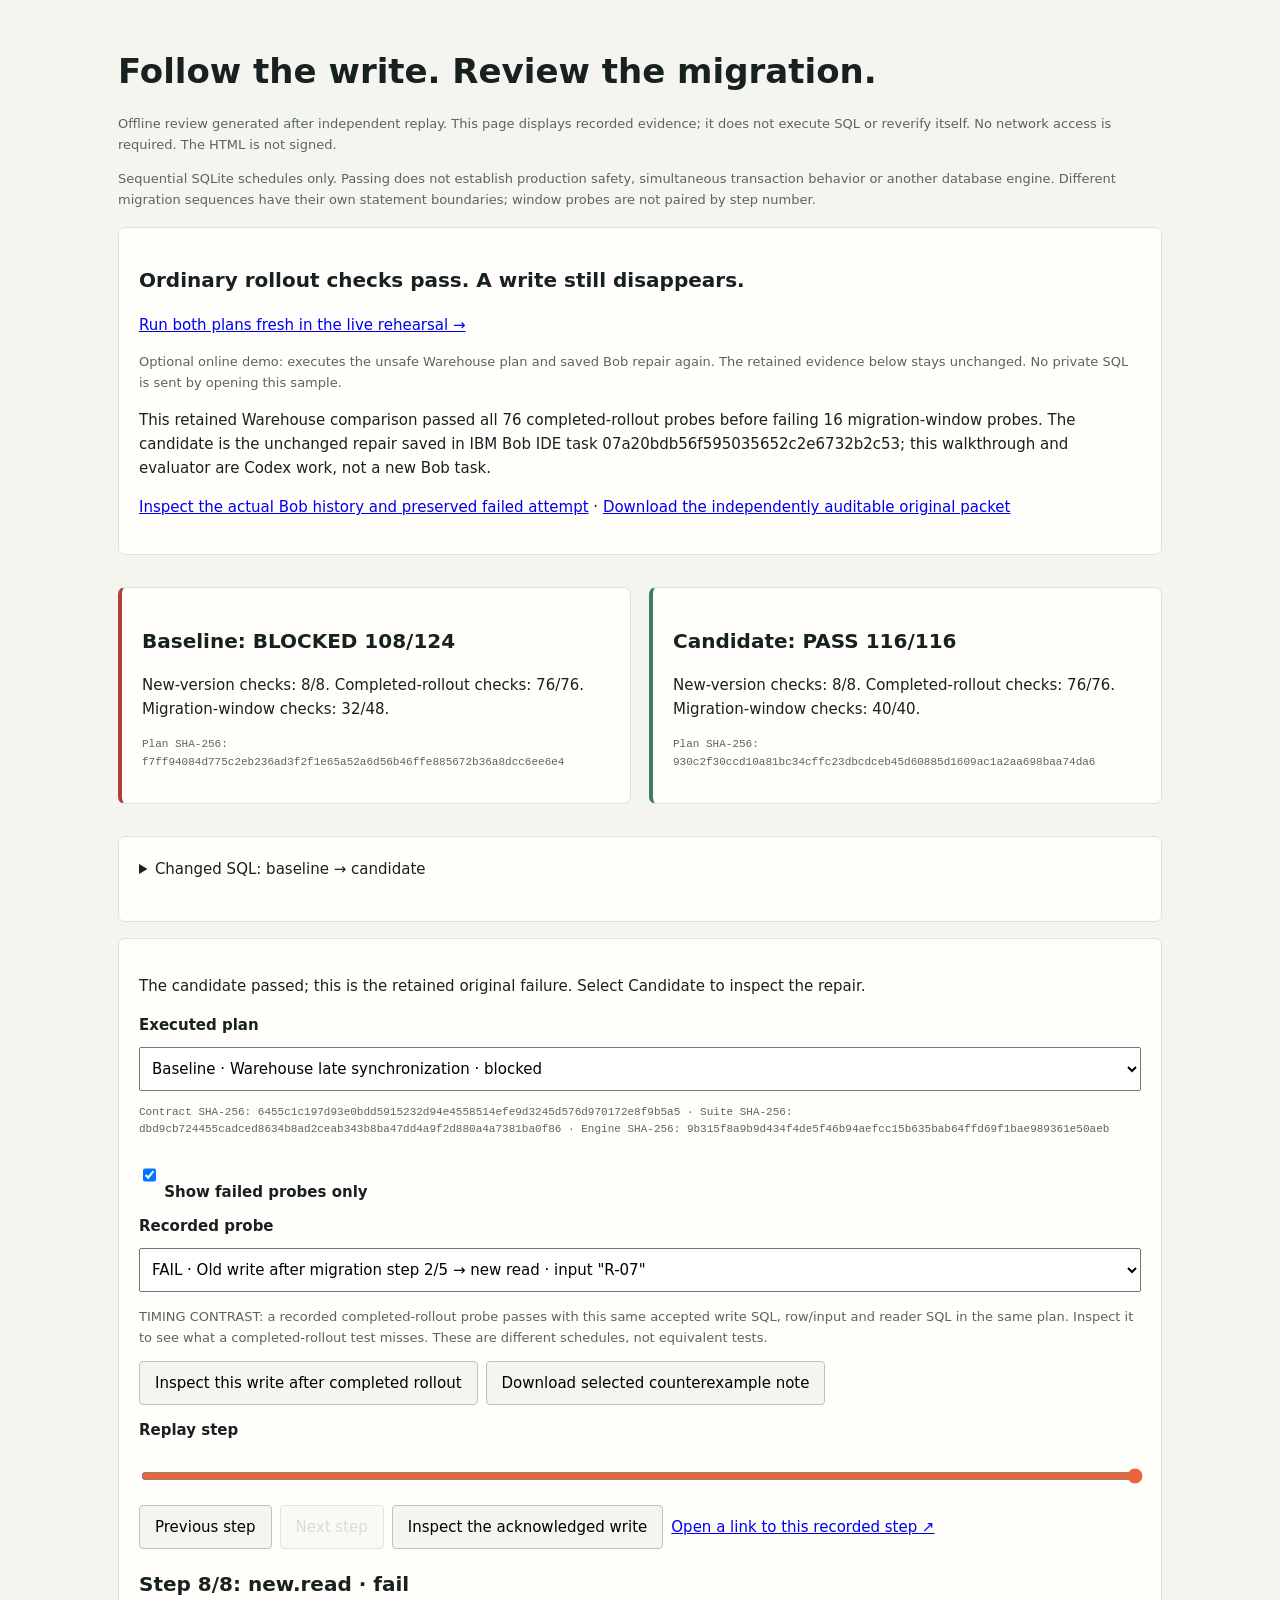
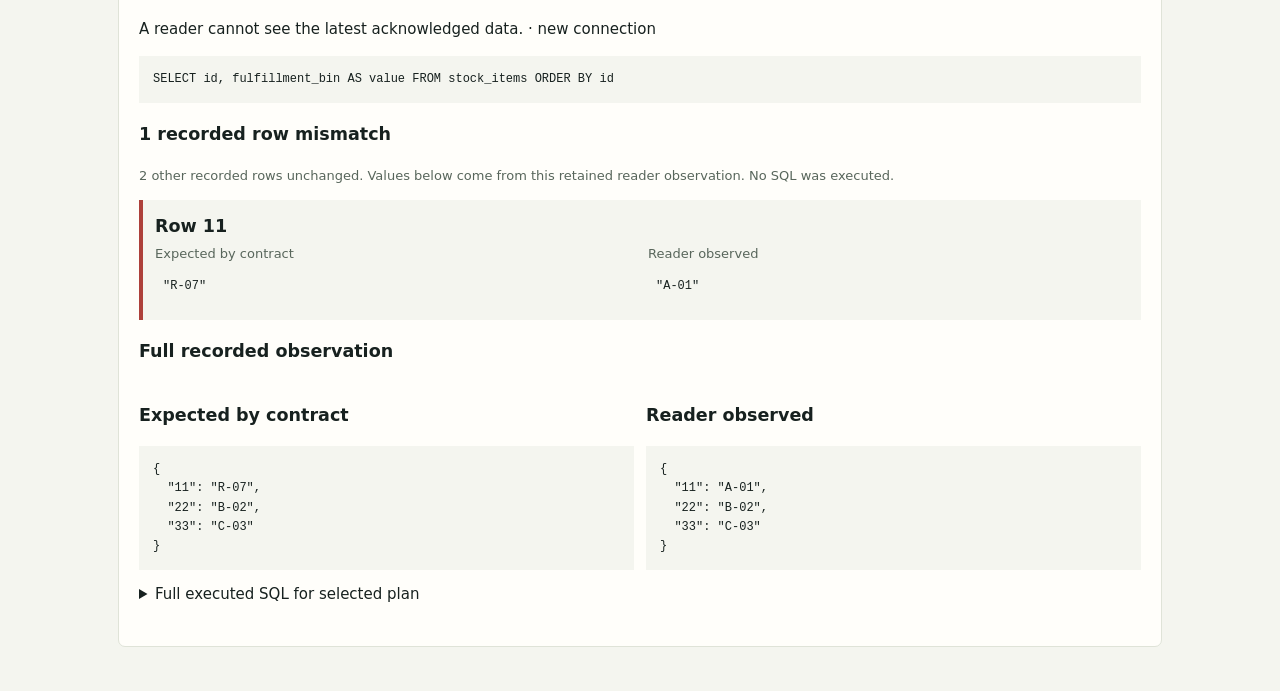
==== commit cfcaf172: "Show exact recorded row mismatches in offline reviews" ====
--- a/public/bob-review-example.html
+++ b/public/bob-review-example.html
@@ -1,6 +1,6 @@
 <!doctype html>
 <html lang="en"><head><meta charset="utf-8"><meta name="viewport" content="width=device-width, initial-scale=1">
-<meta http-equiv="Content-Security-Policy" content="default-src 'none'; script-src 'sha256-xB41GhE+Zg0Yfl0bPUI7KtVmwQza5y2LpQ7pVpCIgyM='; style-src 'sha256-zTrcC3b4ymBxJhpf3rU01JZzni00Qh7Kf9glAuKpHns='; base-uri 'none'; form-action 'none'"><title>Cutover recorded review</title><style>
+<meta http-equiv="Content-Security-Policy" content="default-src 'none'; script-src 'sha256-TwnNkVfbYop1UYP1W4YnEpNNKosLRiq6NHdwvF3ejhQ='; style-src 'sha256-YM9azWDViLPOKuy89b52JKW12wyw2IFzre+BS73uYQs='; base-uri 'none'; form-action 'none'"><title>Cutover recorded review</title><style>
 *{box-sizing:border-box}body{margin:0;background:#f4f5ef;color:#17211f;font:15px/1.6 system-ui,sans-serif}
 main{max-width:1100px;margin:auto;padding:28px}h1{font-size:34px;line-height:1.2}h2{font-size:20px}
 .scope{color:#58665b;font-size:13px}.cards,.columns{display:grid;grid-template-columns:repeat(2,minmax(0,1fr));gap:18px}
@@ -11,6 +11,7 @@
 .step-link{display:inline-block;min-height:44px;padding:8px 0;margin-right:12px}button:disabled{opacity:.45;cursor:default}:focus-visible{outline:3px solid #ea653a;outline-offset:3px}
 pre{white-space:pre-wrap;overflow-wrap:anywhere;background:#f4f5ef;padding:14px;font:12px/1.6 monospace;max-height:360px;overflow:auto}
 code,.identity{overflow-wrap:anywhere}.identity{font:11px/1.6 monospace;color:#58665b}summary{cursor:pointer;min-height:44px}
+.row-differences{display:grid;gap:12px}.row-difference{border-left:4px solid #ad403a;padding:12px;background:#f4f5ef}.row-difference h3{margin:0}.row-difference pre{margin:4px 0;padding:8px;max-height:180px}.row-difference .scope{margin:4px 0}
 .observations{display:grid;grid-template-columns:repeat(2,minmax(0,1fr));gap:12px}.observations>div{min-width:0}
 @media(max-width:650px){main{padding:16px}.cards,.columns,.observations{grid-template-columns:minmax(0,1fr)}h1{font-size:28px}}
 </style></head>
@@ -169,6 +170,16 @@
     ['old.write','new.write','old.insert','new.insert'].includes(e.action)&&e.status==='pass');
   return writes.length===1?{writeStep:writes[0].i,readStep}:null;
 }
+function recordedRowChanges(event){
+  const expected=event.expected,actual=event.actual;
+  if(event.status!=='fail'||!expected||!actual||typeof expected!=='object'||typeof actual!=='object'||Array.isArray(expected)||Array.isArray(actual))return null;
+  const keys=[...new Set([...Object.keys(expected),...Object.keys(actual)])];
+  const changes=keys.filter(key=>Object.hasOwn(expected,key)!==Object.hasOwn(actual,key)||JSON.stringify(expected[key])!==JSON.stringify(actual[key]));
+  return {changes:changes.map(key=>({key,expectedPresent:Object.hasOwn(expected,key),actualPresent:Object.hasOwn(actual,key),expected:expected[key],actual:actual[key]})),unchanged:keys.length-changes.length};
+}
+function recordedValue(value,present){
+  return !present?'Row not returned':value===null?'SQL null':value===''?'"" (empty string)':JSON.stringify(value);
+}
 function renderStep(){
   const accepted=acknowledgedWriteStep(selected);
   $('accepted-write').hidden=!accepted;
@@ -186,6 +197,20 @@
   text('pre',e.sql||'No SQL recorded for this event.',$('event'));
   if(e.params){text('h3','Executed inputs',$('event'));text('pre',JSON.stringify(e.params,null,2),$('event'));}
   if(Object.hasOwn(e,'expected')&&Object.hasOwn(e,'actual')){
+    const differences=recordedRowChanges(e);
+    if(differences?.changes.length){
+      text('h3',`${differences.changes.length} recorded row mismatch${differences.changes.length===1?'':'es'}`,$('event'));
+      text('p',`${differences.unchanged} other recorded row${differences.unchanged===1?'':'s'} unchanged. Values below come from this retained reader observation. No SQL was executed.`, $('event')).className='scope';
+      const rows=document.createElement('div');rows.className='row-differences';$('event').append(rows);
+      differences.changes.forEach(row=>{
+        const card=document.createElement('div');card.className='row-difference';rows.append(card);text('h3','Row '+row.key,card);
+        const cells=document.createElement('div');cells.className='observations';card.append(cells);
+        [['Expected by contract',row.expected,row.expectedPresent],['Reader observed',row.actual,row.actualPresent]].forEach(([label,value,present])=>{
+          const col=document.createElement('div');cells.append(col);text('p',label,col).className='scope';text('pre',recordedValue(value,present),col);
+        });
+      });
+      text('h3','Full recorded observation',$('event'));
+    }
     const pair=document.createElement('div');pair.className='observations';$('event').append(pair);
     [['Expected by contract',e.expected],['Reader observed',e.actual]].forEach(([label,values])=>{const col=document.createElement('div');pair.append(col);text('h3',label,col);text('pre',JSON.stringify(values,null,2),col);});
   }else text('p','No row values recorded at this step. Inputs are not a database snapshot.',$('event'));
